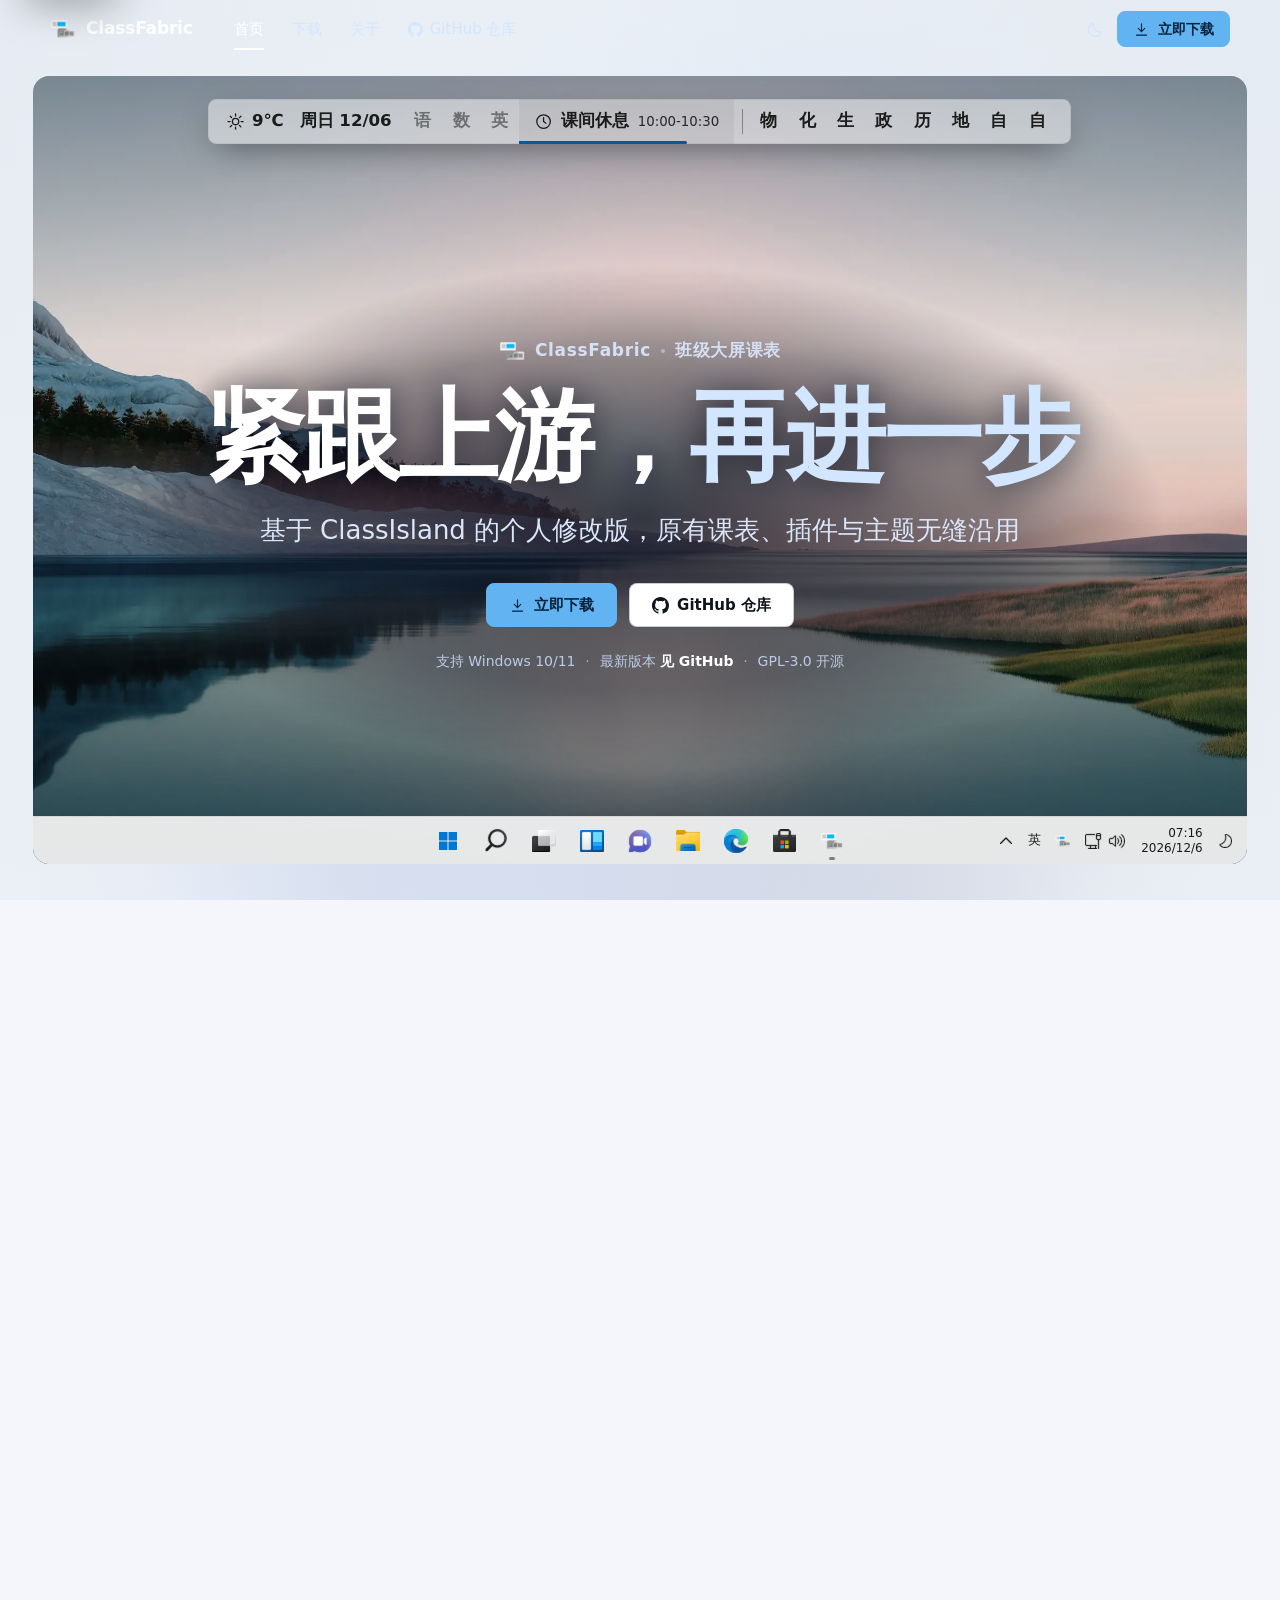
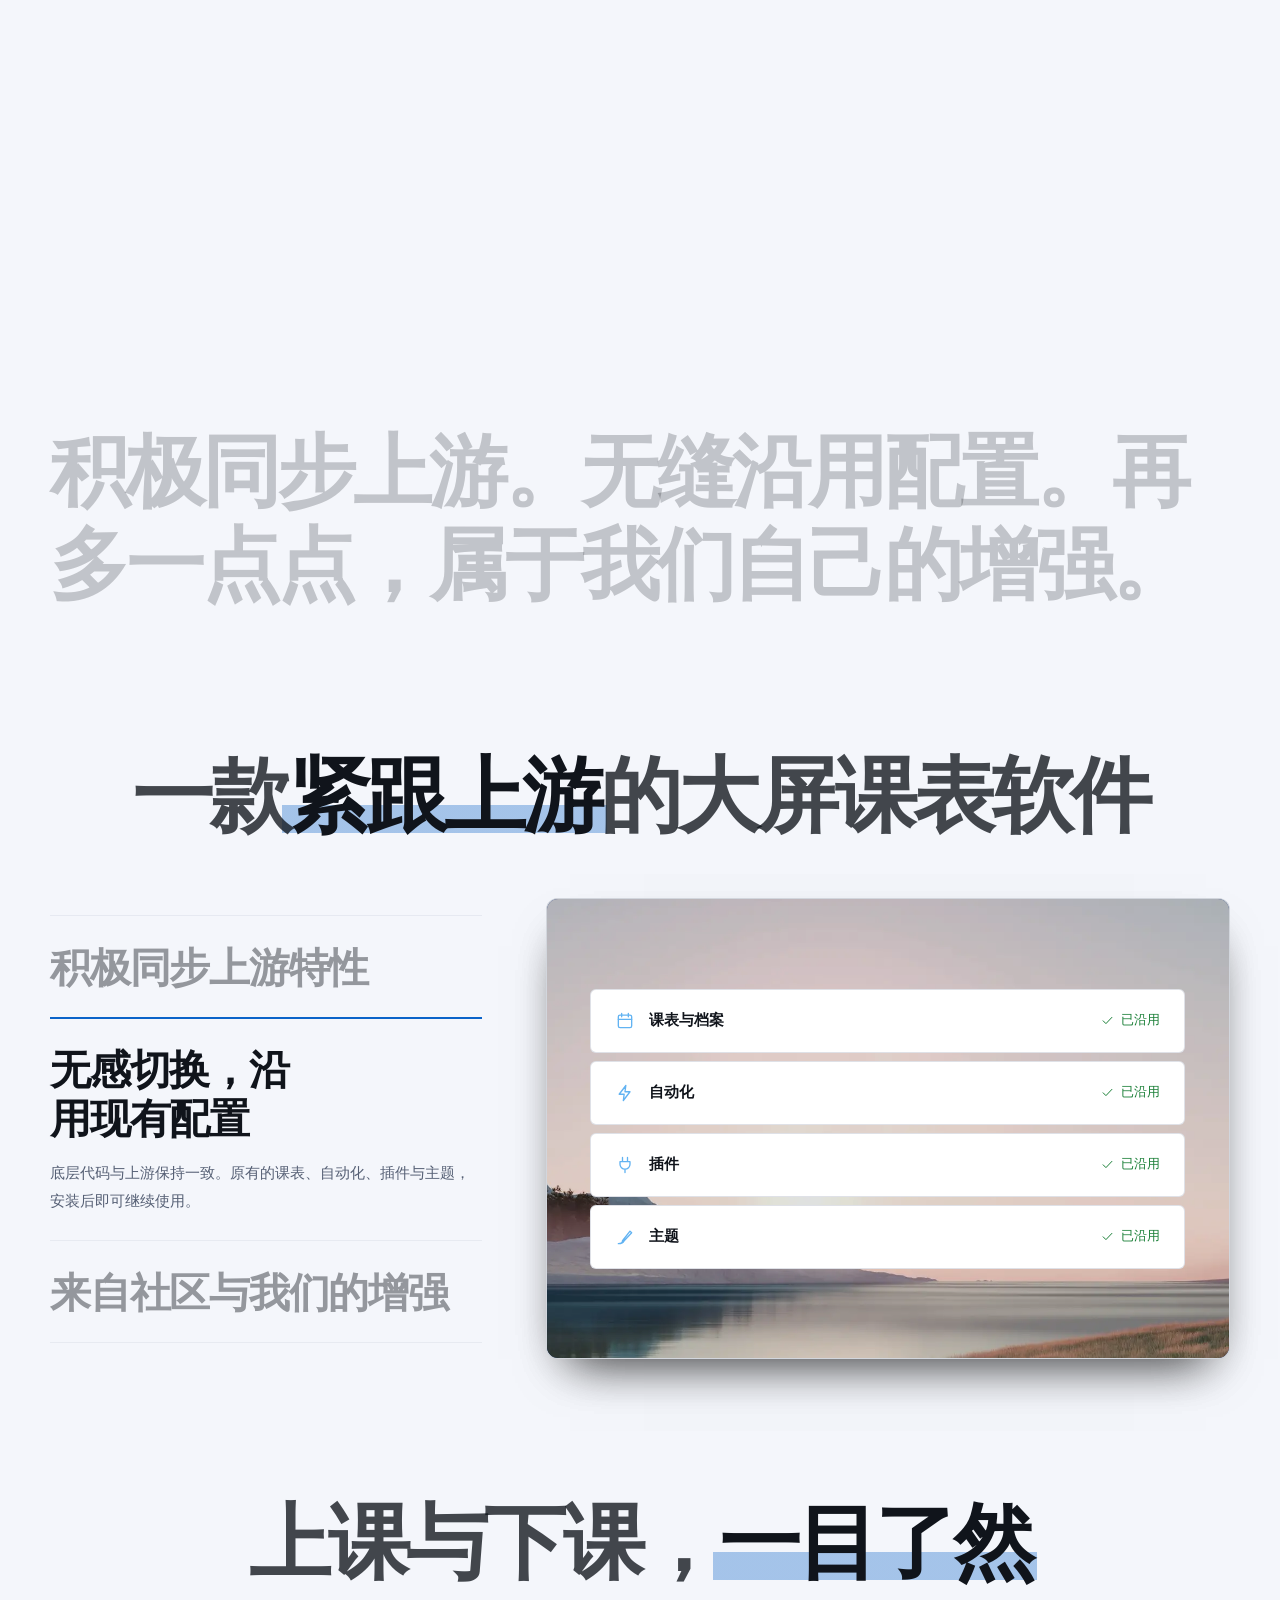
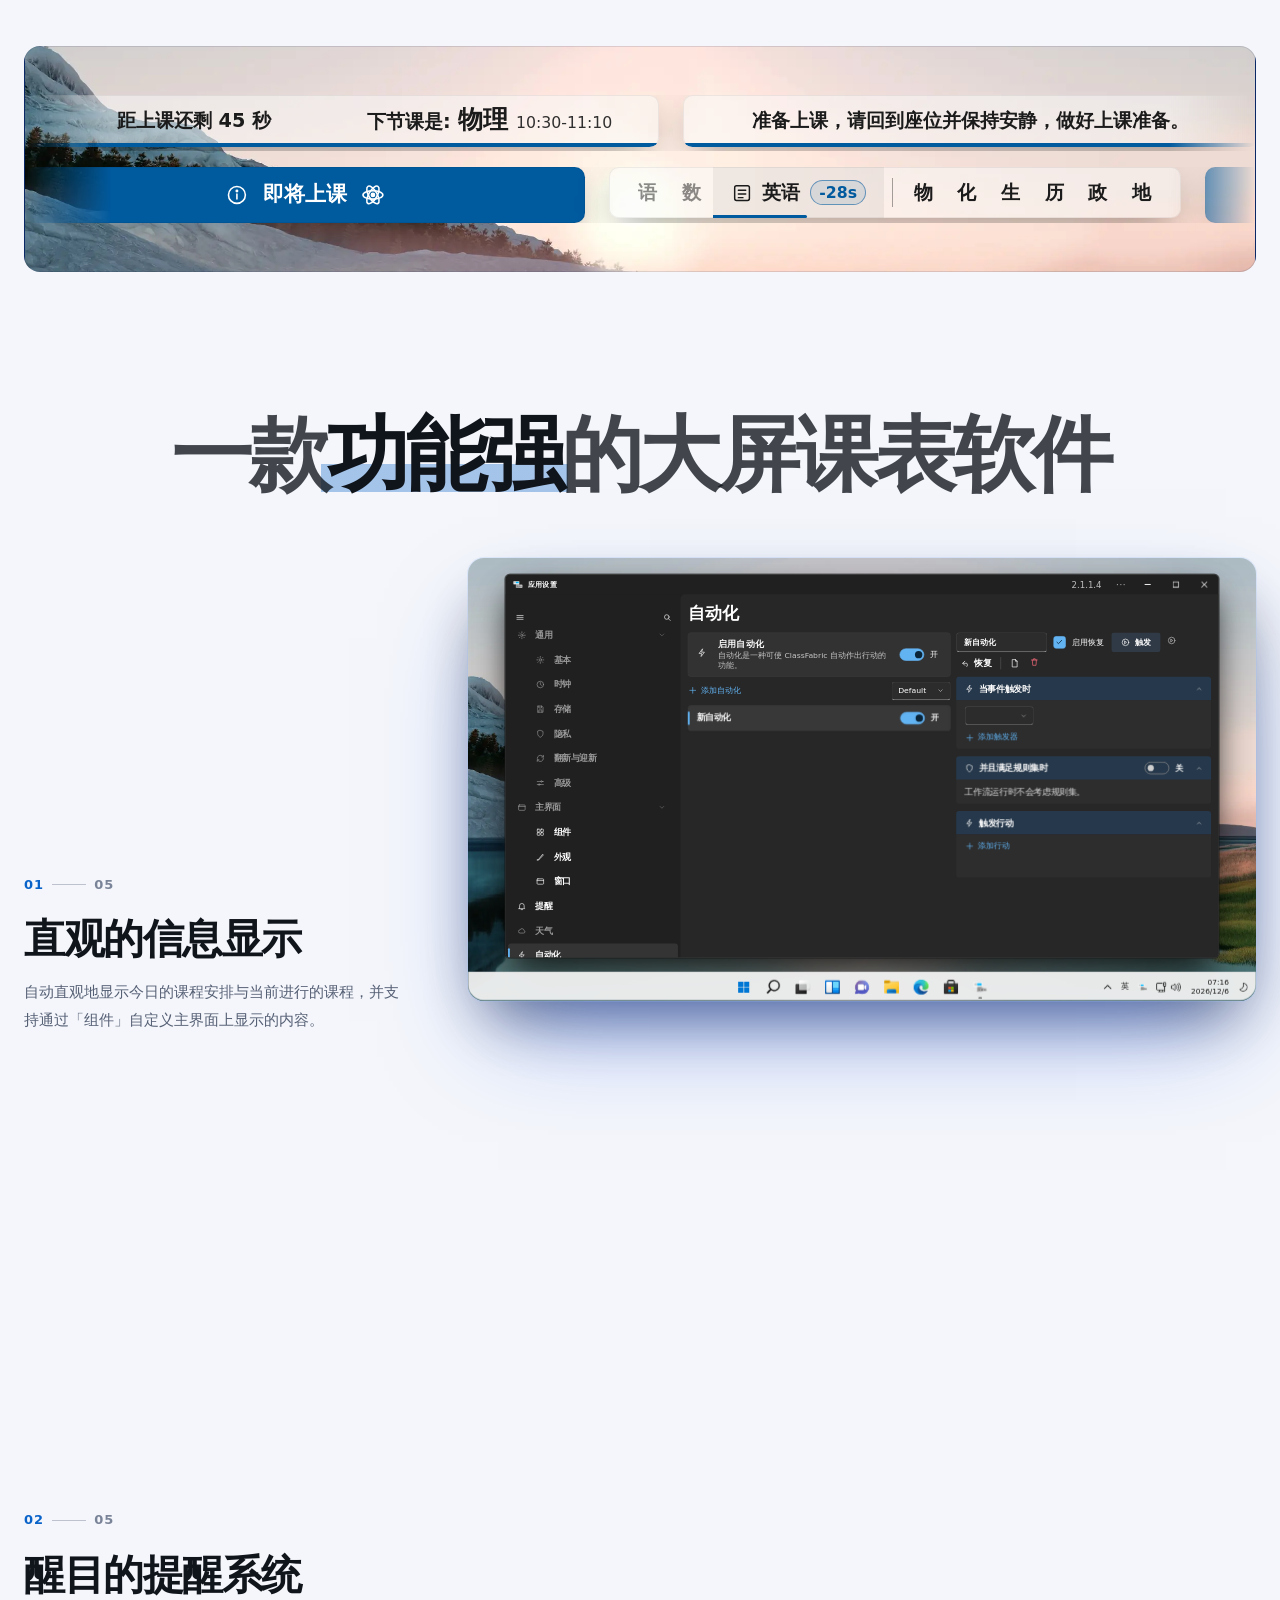
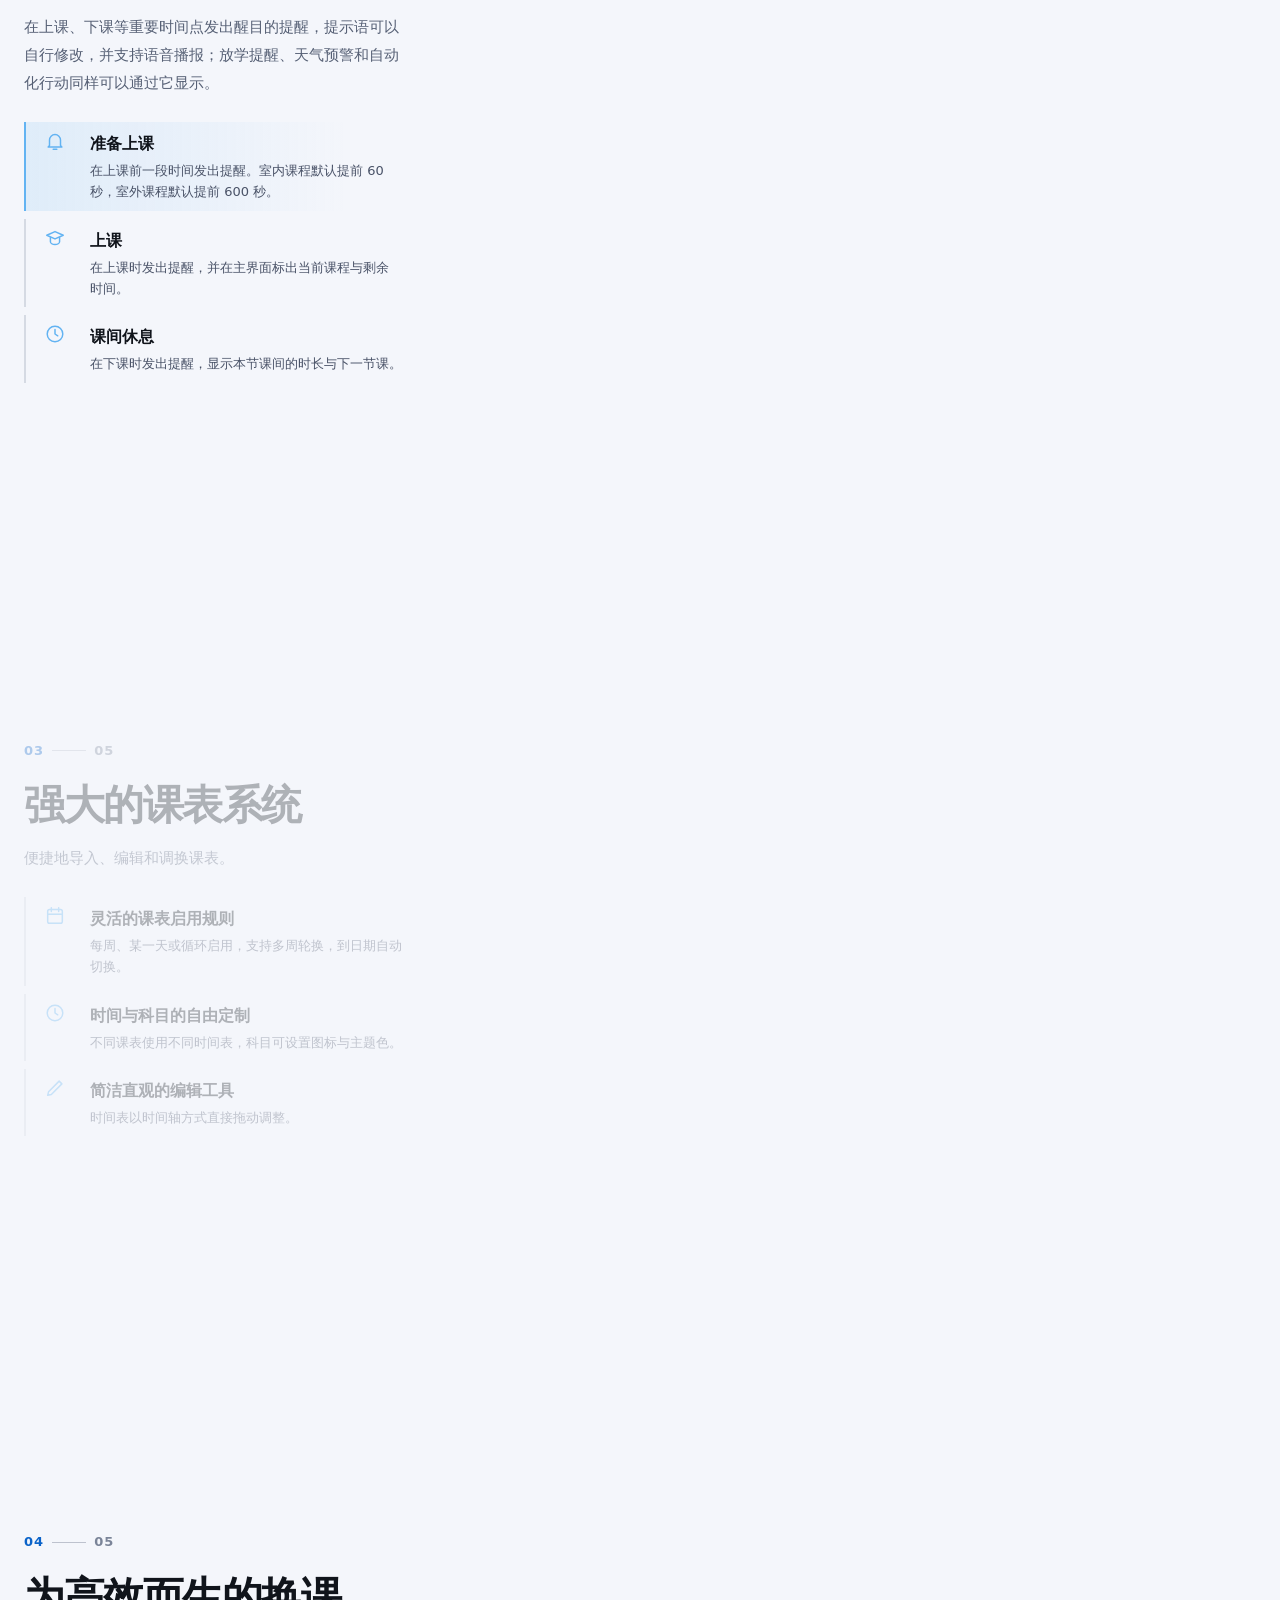
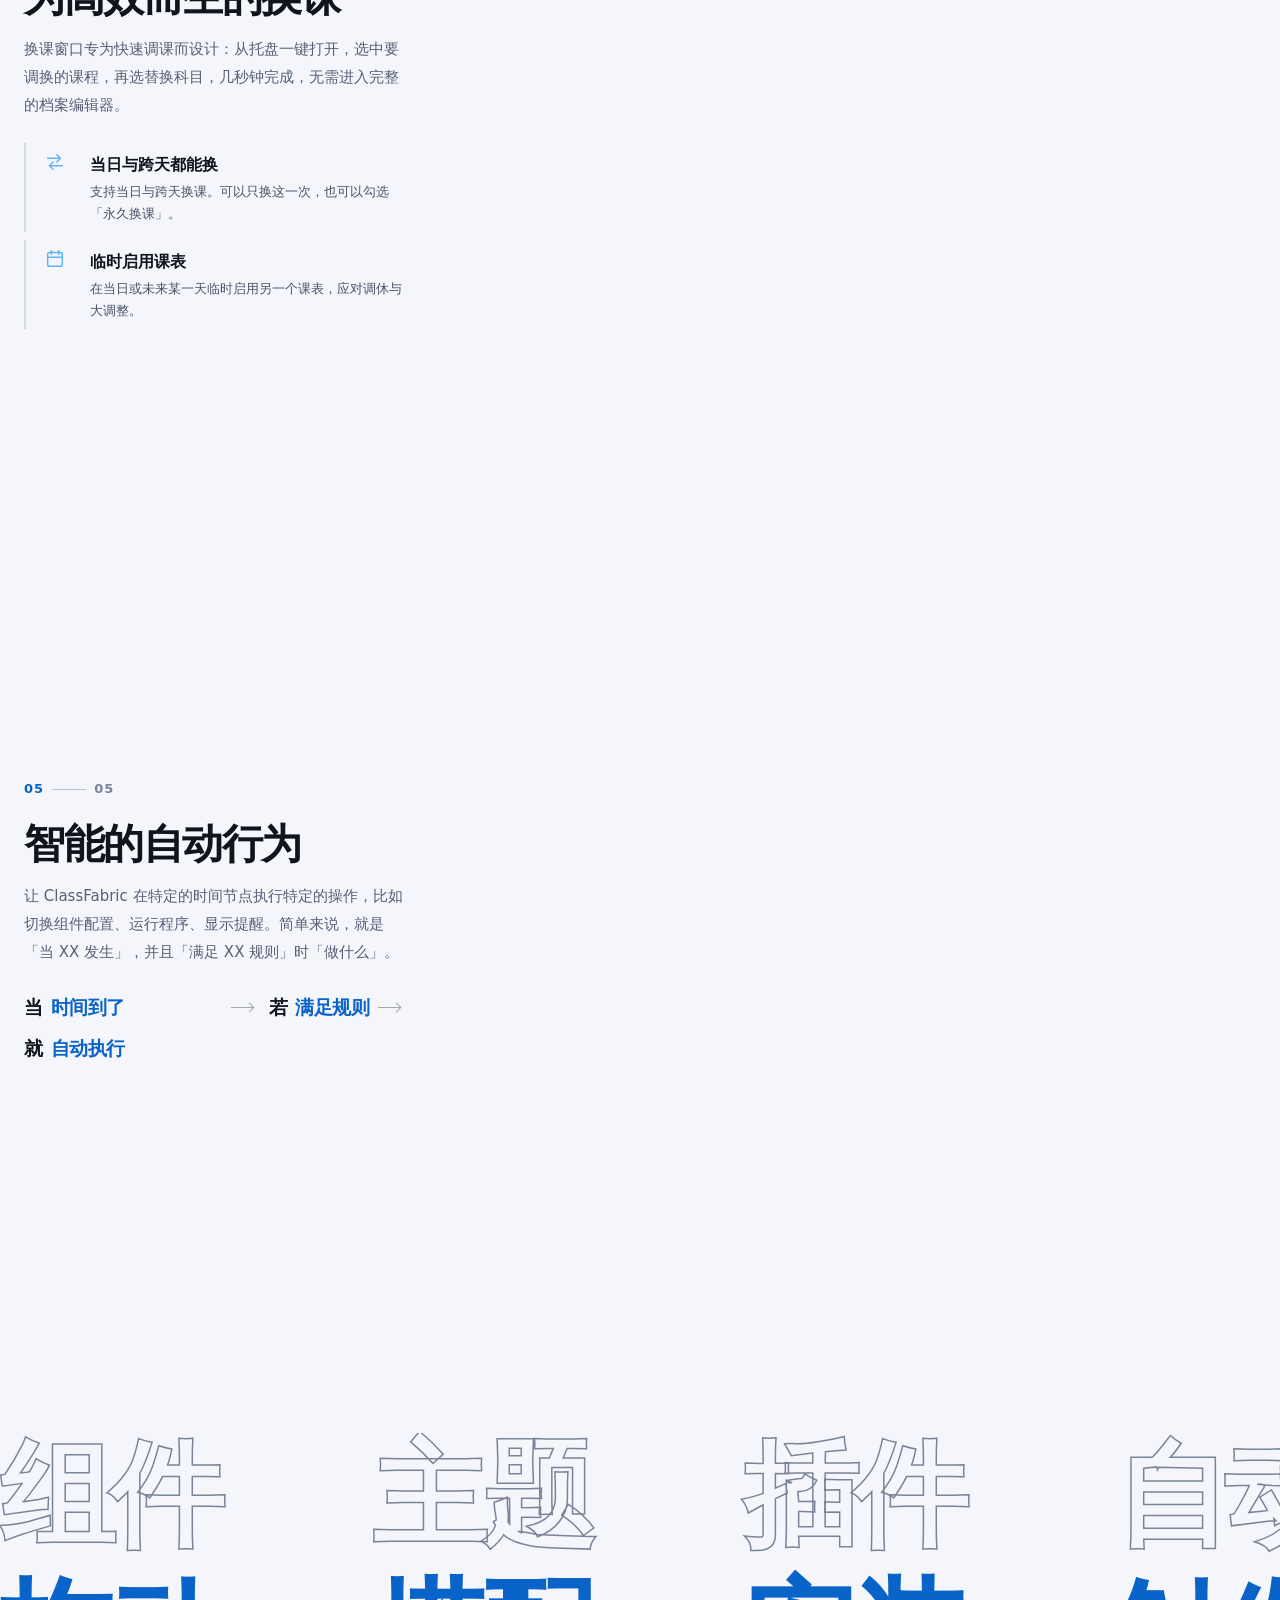
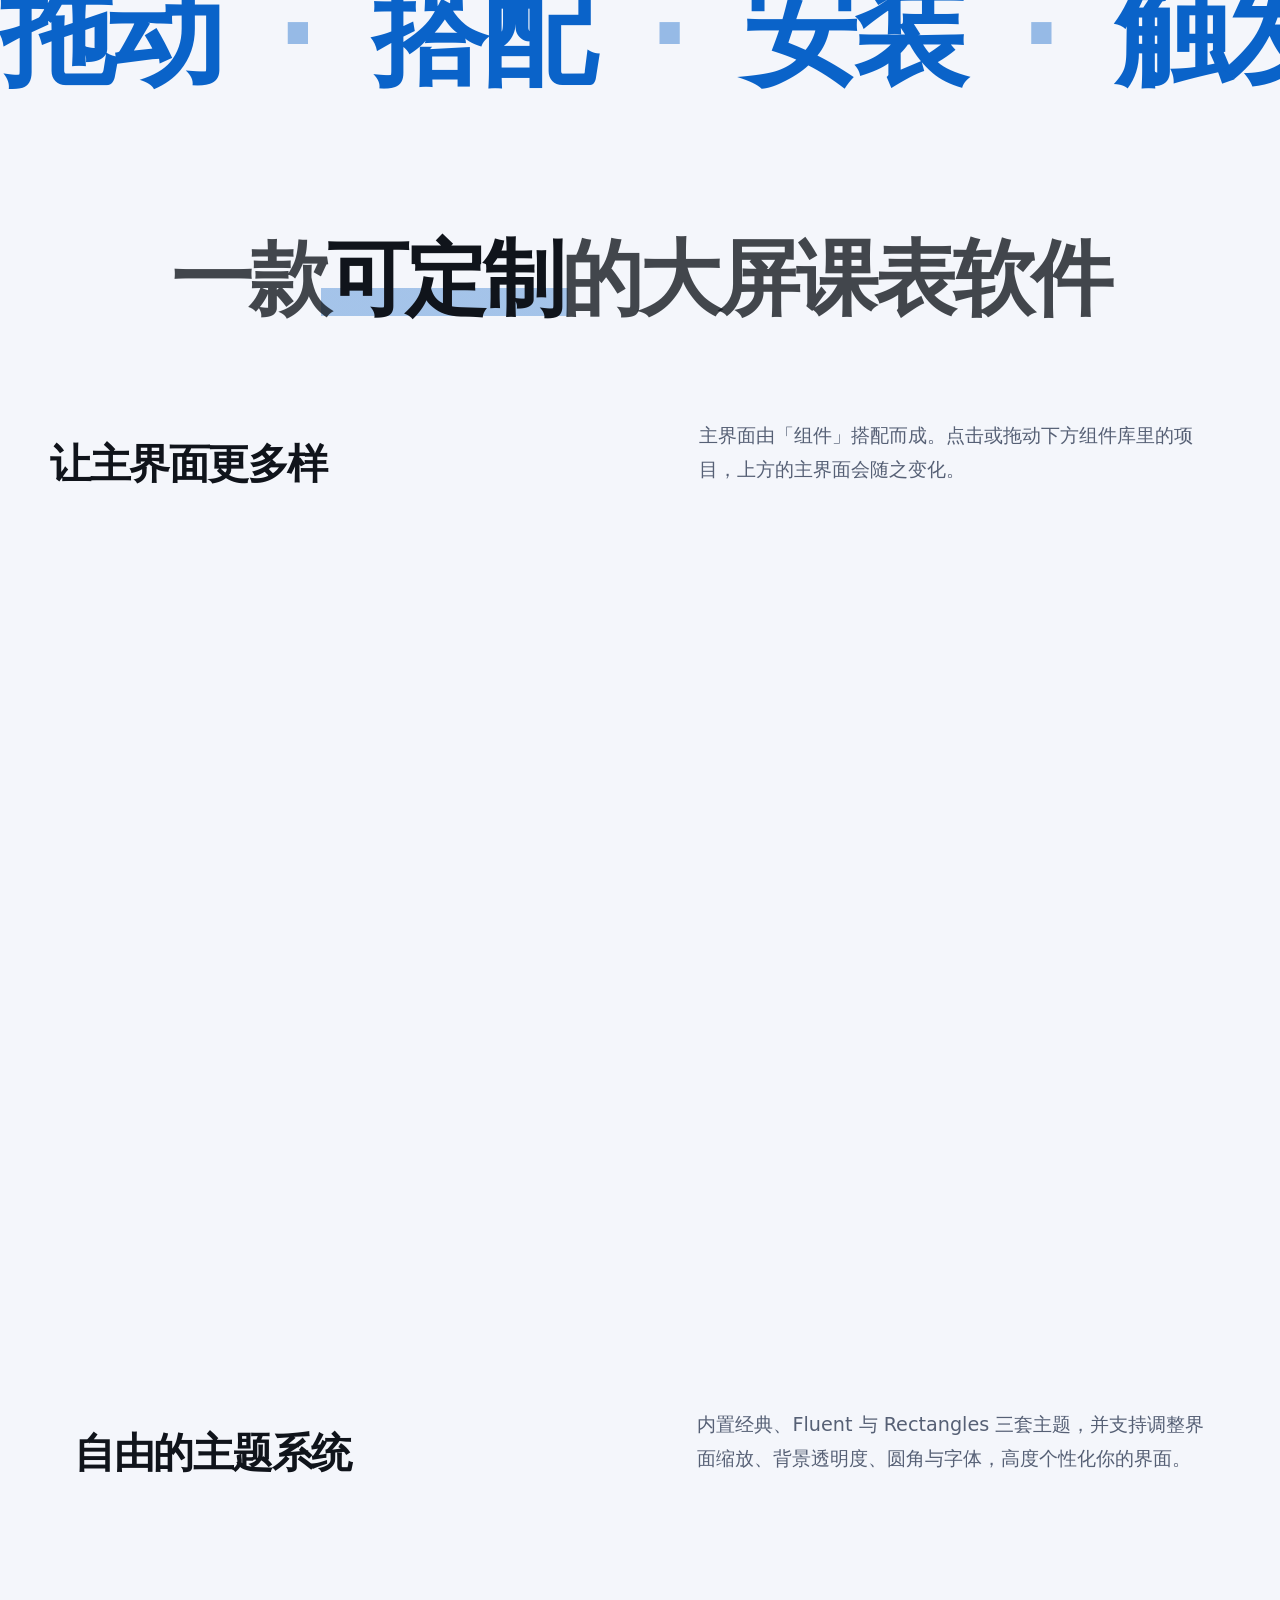
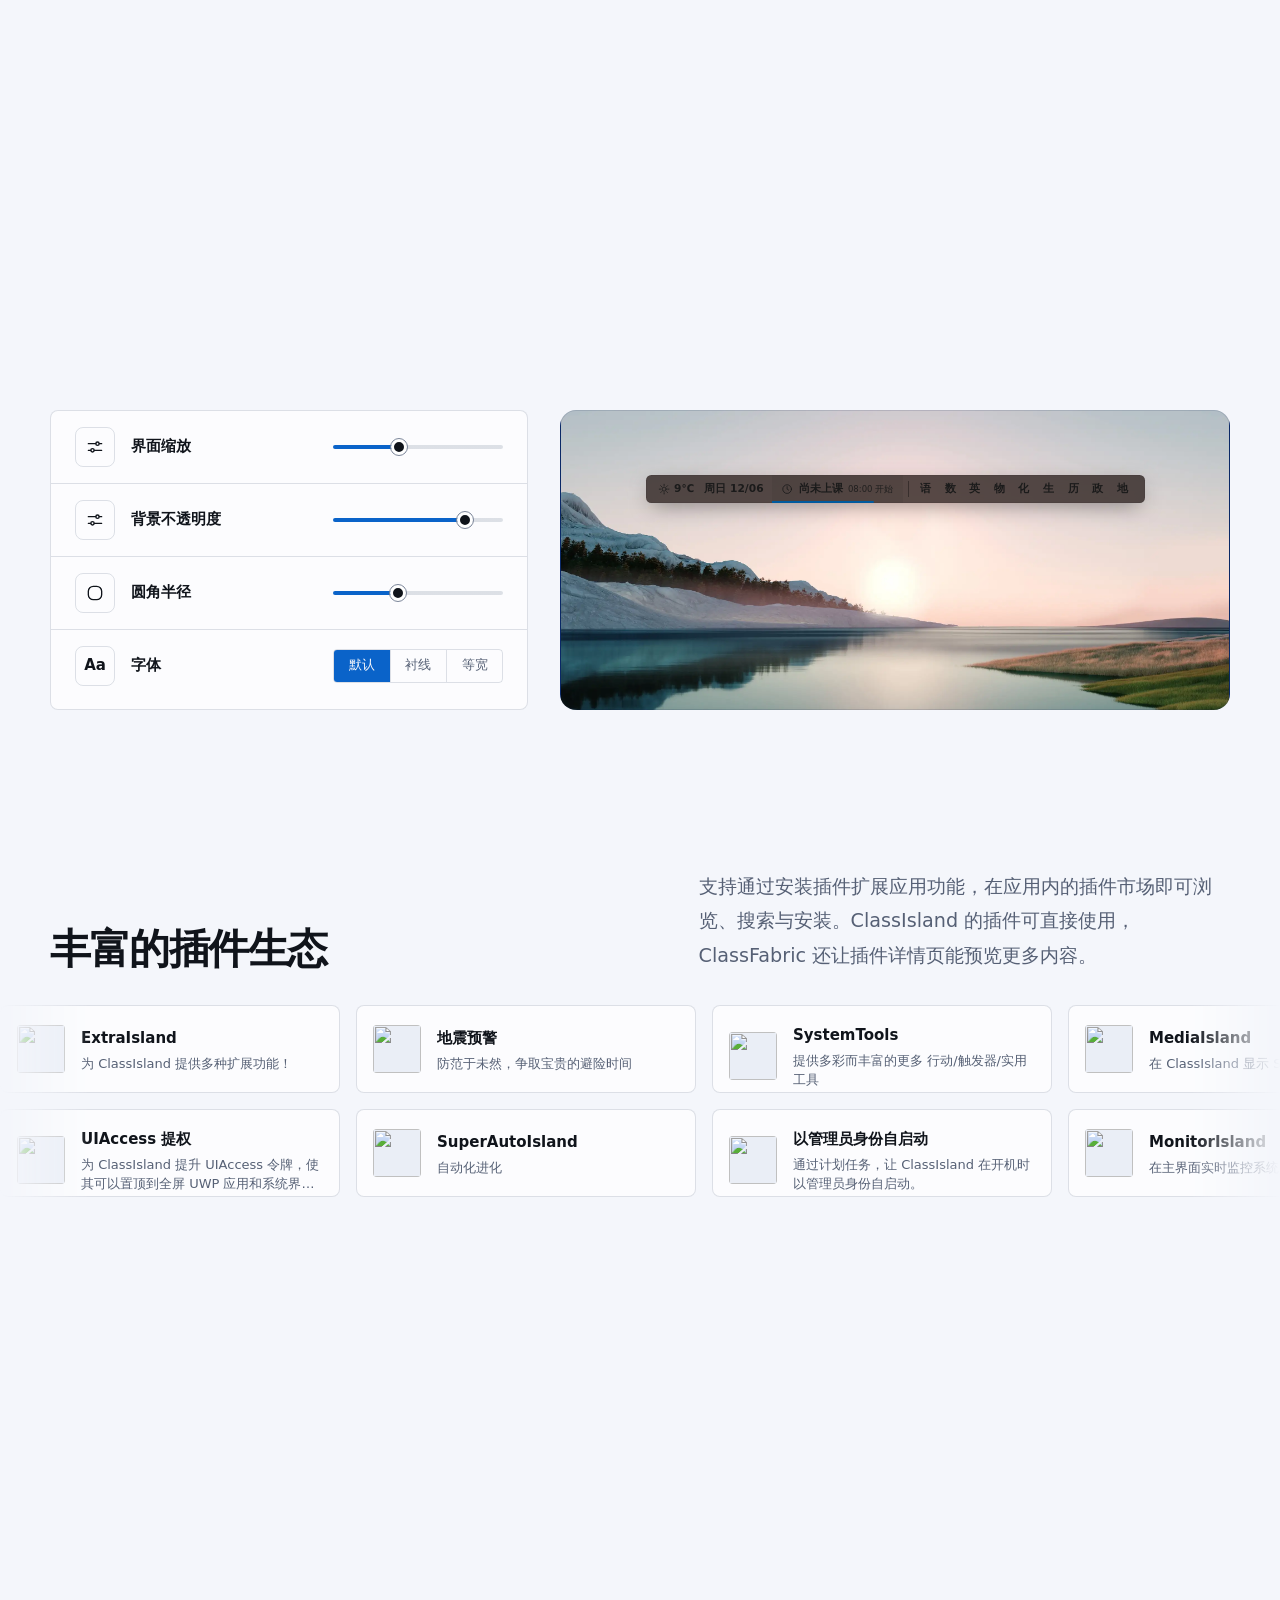
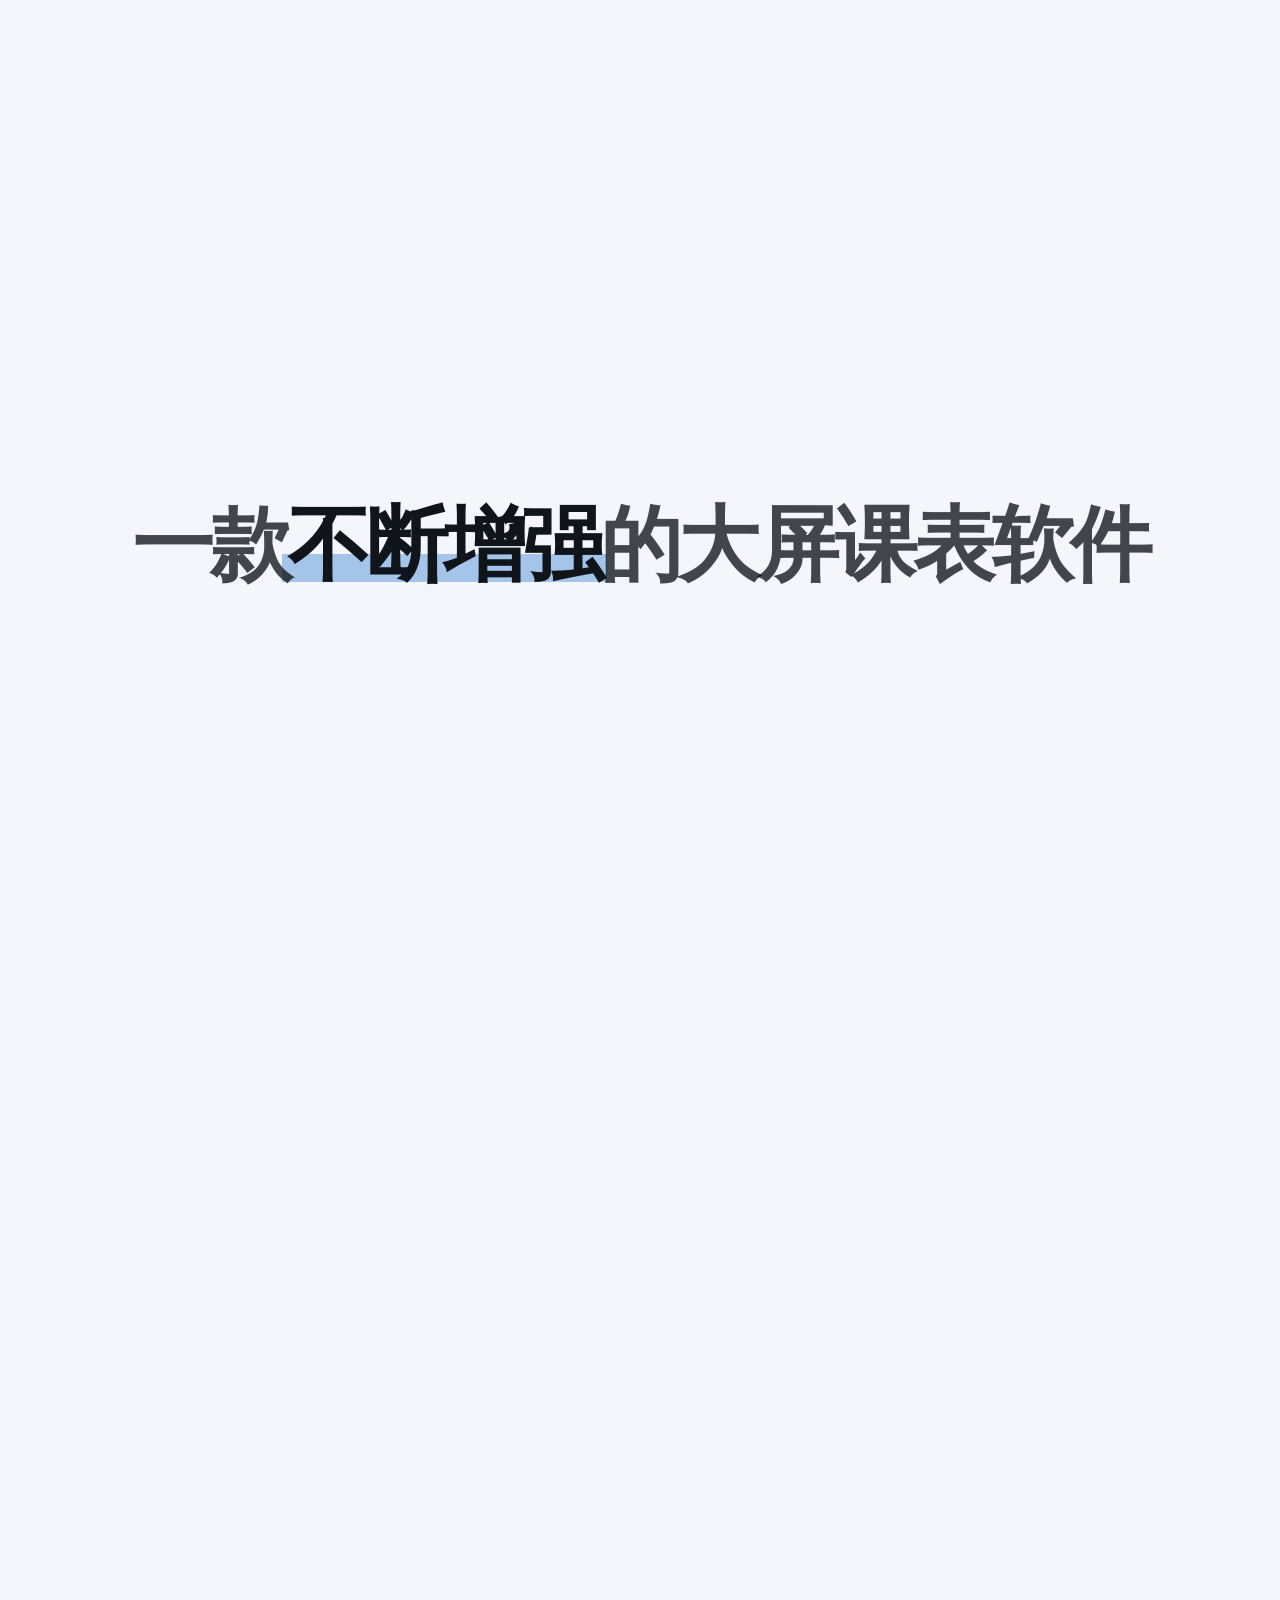
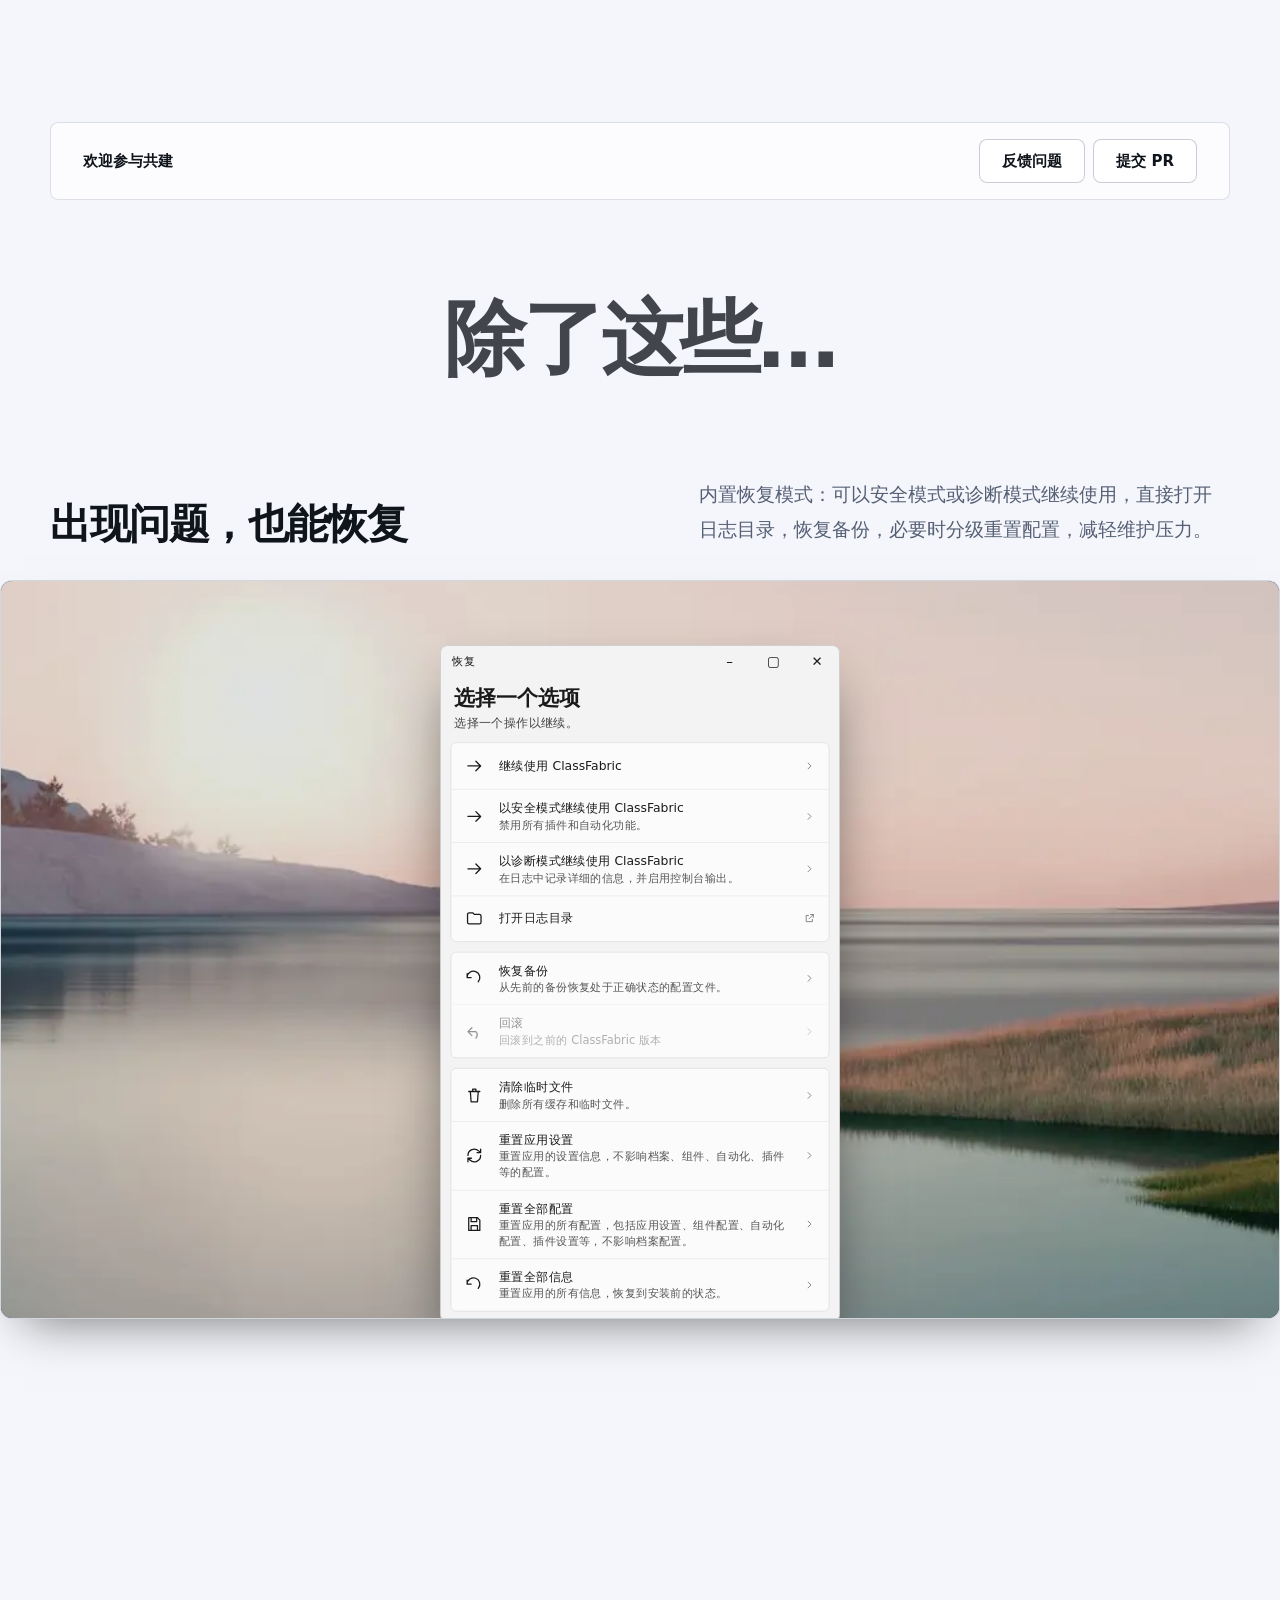
==== m/index.html @ 5f7679f7 "PC 端滚动专项：首屏收缩改合成器 transform、取消桌面逐卡淡入与视差、滚动监听改 IO，新增滚动规范与回归测试 首屏 clip-path 动画（主线程整屏重绘）改为 transform 擦洗" ====
<!doctype html>
<html lang="zh-CN">
<head>
<meta charset="utf-8">
<script>(function(){try{var u=navigator.userAgent,s=location.search,k="cf_view";if(/[?&]view=pc\b/.test(s))localStorage.setItem(k,"pc");else if(/[?&]view=m\b/.test(s))localStorage.setItem(k,"m");var v=localStorage.getItem(k),ph=/iPhone|iPod|Android.+Mobile|Windows Phone|IEMobile|BlackBerry|Opera Mini|Mobile.+Firefox/i.test(u);if(v==="pc"||(!ph&&v!=="m"&&Math.min(screen.width,innerWidth)>820)){location.replace("/"+location.hash)}}catch(e){}})()</script>
<meta name="viewport" content="width=device-width,initial-scale=1,viewport-fit=cover">
<title>ClassFabric — 紧跟上游的 ClassIsland 班级大屏课表</title>
<meta name="description" content="ClassFabric 是基于 ClassIsland 的个人修改版班级大屏课表：积极同步上游特性，原有课表、自动化、插件与主题无缝沿用，并加入更多天气源、多语言等改进。">
<meta name="robots" content="index,follow,max-image-preview:large,max-snippet:-1,max-video-preview:-1">
<link rel="canonical" href="https://cf.ansoukin.top/">
<link rel="alternate" hreflang="zh-CN" href="https://cf.ansoukin.top/">
<link rel="alternate" hreflang="x-default" href="https://cf.ansoukin.top/">
<meta name="application-name" content="ClassFabric">
<meta name="theme-color" content="#f4f6fb" media="(prefers-color-scheme: light)">
<meta name="theme-color" content="#141312" media="(prefers-color-scheme: dark)">
<link rel="icon" href="/favicon.ico" sizes="any">
<link rel="icon" type="image/png" sizes="192x192" href="/assets/img/icon-192.png">
<link rel="apple-touch-icon" href="/assets/img/icon-180.png">
<meta property="og:type" content="website">
<meta property="og:locale" content="zh_CN">
<meta property="og:site_name" content="ClassFabric">
<meta property="og:title" content="ClassFabric — 紧跟上游的 ClassIsland 班级大屏课表">
<meta property="og:description" content="ClassFabric 是基于 ClassIsland 的个人修改版班级大屏课表：积极同步上游特性，原有课表、自动化、插件与主题无缝沿用，并加入更多天气源、多语言等改进。">
<meta property="og:url" content="https://cf.ansoukin.top/">
<meta property="og:image" content="https://cf.ansoukin.top/assets/img/og.jpg">
<meta property="og:image:width" content="1200">
<meta property="og:image:height" content="630">
<meta property="og:image:alt" content="ClassFabric 班级大屏课表">
<meta name="twitter:card" content="summary_large_image">
<meta name="twitter:title" content="ClassFabric — 紧跟上游的 ClassIsland 班级大屏课表">
<meta name="twitter:description" content="ClassFabric 是基于 ClassIsland 的个人修改版班级大屏课表：积极同步上游特性，原有课表、自动化、插件与主题无缝沿用，并加入更多天气源、多语言等改进。">
<meta name="twitter:image" content="https://cf.ansoukin.top/assets/img/og.jpg">
<meta name="color-scheme" content="dark light">
<script>document.documentElement.classList.add("js");try{var t=localStorage.getItem("cf_theme");if(t!=="light"&&t!=="dark")t=matchMedia("(prefers-color-scheme: light)").matches?"light":"dark";document.documentElement.dataset.theme=t}catch(e){}</script>
<script>window.cfWpS=1;window.cfWpPre=1;(function () { var W = { lake: 'd', pine: 'dt', dune: 'd', dawn: 't', ember: 'tn', bloom: 'n' }; var L = { lake: 1, pine: 1, dawn: 1, dune: 1 }; var d = document.documentElement, h = new Date().getHours(); var ph = h >= 7 && h < 17 ? 'd' : (h >= 5 && h < 7) || (h >= 17 && h < 19) ? 't' : 'n'; var last = ''; try { last = localStorage.getItem('cf_wp') || ''; } catch (e) { } var mode = Math.random() < .5 ? 'time' : 'random'; var pool = Object.keys(W).filter(function (x) { return mode === 'random' || W[x].indexOf(ph) > -1; }); var q = pool.filter(function (x) { return x !== last; }); if (!q.length) q = pool; var k = q[Math.floor(Math.random() * q.length)]; try { localStorage.setItem('cf_wp', k); } catch (e) { } var big = '/assets/img/wp/' + k + (window.cfWpS ? '' : '-l') + '.webp'; d.style.setProperty('--wp', 'url(/assets/img/wp/' + k + '.webp)'); d.style.setProperty('--wpl', 'url(' + big + ')'); d.dataset.wp = k; d.dataset.wpi = L[k] ? 'light' : 'dark'; d.dataset.wpm = mode; d.dataset.wpt = ph; window.cfWp = { key: k, mode: mode, phase: ph }; if (window.cfWpPre) { var l = document.createElement('link'); l.rel = 'preload'; l.as = 'image'; l.type = 'image/webp'; l.href = window.cfWpPre === 2 ? '/assets/img/wp/' + k + '.webp' : big; l.setAttribute('fetchpriority', 'high'); document.head.appendChild(l); } })();</script>
<link rel="stylesheet" href="/assets/css/site.css?v=76b7afa">
<link rel="stylesheet" href="/assets/css/m.css?v=76b7afa">
<link rel="stylesheet" href="/assets/css/tokens.css?v=76b7afa">
<link rel="stylesheet" href="/assets/css/materials.css?v=76b7afa">
<link rel="stylesheet" href="/assets/css/nav.css?v=76b7afa">
<script type="application/ld+json">{"@context":"https://schema.org","@graph":[{"@type":"Organization","@id":"https://cf.ansoukin.top/#org","name":"ClassFabric","url":"https://cf.ansoukin.top/","logo":{"@type":"ImageObject","url":"https://cf.ansoukin.top/assets/img/icon-192.png","width":192,"height":192},"sameAs":["https://github.com/Ansoukin/ClassFabric"]},{"@type":"WebSite","@id":"https://cf.ansoukin.top/#website","url":"https://cf.ansoukin.top/","name":"ClassFabric","alternateName":["ClassFabric 官网","ClassIsland 个人修改版"],"inLanguage":"zh-CN","publisher":{"@id":"https://cf.ansoukin.top/#org"}},{"@type":"SoftwareApplication","@id":"https://cf.ansoukin.top/#app","name":"ClassFabric","alternateName":"ClassIsland 个人修改版","applicationCategory":"EducationalApplication","operatingSystem":"Windows 10, Windows 11","description":"ClassIsland 的个人修改版班级大屏课表，紧跟上游更新，原有课表、插件与主题可直接沿用。","url":"https://cf.ansoukin.top/","downloadUrl":"https://cf.ansoukin.top/download.html","installUrl":"https://cf.ansoukin.top/download.html","license":"https://www.gnu.org/licenses/gpl-3.0.html","isBasedOn":{"@type":"SoftwareApplication","name":"ClassIsland","url":"https://classisland.tech"},"image":"https://cf.ansoukin.top/assets/img/og.jpg","featureList":["课表编辑与调课","自动化行为","插件生态","主题与主界面自定义","更多天气源","多语言（实验中）"],"offers":{"@type":"Offer","price":"0","priceCurrency":"CNY"},"publisher":{"@id":"https://cf.ansoukin.top/#org"}},{"@type":"SiteNavigationElement","@id":"https://cf.ansoukin.top/#nav-0","name":"首页","description":"ClassFabric 首页：紧跟上游的 ClassIsland 班级大屏课表","url":"https://cf.ansoukin.top/"},{"@type":"SiteNavigationElement","@id":"https://cf.ansoukin.top/#nav-1","name":"下载","description":"下载 ClassFabric Windows 版","url":"https://cf.ansoukin.top/download.html"},{"@type":"SiteNavigationElement","@id":"https://cf.ansoukin.top/#nav-2","name":"关于","description":"了解 ClassFabric 与 ClassIsland 的关系、已完成与计划中的功能","url":"https://cf.ansoukin.top/about.html"},{"@type":"WebPage","@id":"https://cf.ansoukin.top/#page","url":"https://cf.ansoukin.top/","name":"ClassFabric — 紧跟上游的 ClassIsland 班级大屏课表","description":"ClassFabric 是基于 ClassIsland 的个人修改版班级大屏课表：积极同步上游特性，原有课表、自动化、插件与主题无缝沿用，并加入更多天气源、多语言等改进。","inLanguage":"zh-CN","isPartOf":{"@id":"https://cf.ansoukin.top/#website"},"primaryImageOfPage":{"@type":"ImageObject","url":"https://cf.ansoukin.top/assets/img/og.jpg","width":1200,"height":630},"about":{"@id":"https://cf.ansoukin.top/#app"}}]}</script>
<link rel="preconnect" href="https://api.github.com" crossorigin>
<link rel="stylesheet" href="/assets/css/bento.css?v=76b7afa">
<link rel="stylesheet" href="/assets/css/display.css?v=76b7afa">
</head>
<body>
<a class="skip" href="#main">跳到正文</a>
<header class="nav" id="nav"><div class="wrap"><a class="brand" href="/"><img src="/assets/img/icon-64.png" width="26" height="26" alt="">ClassFabric</a><nav class="links" id="links" aria-label="主导航"><a href="/" aria-current="page">首页</a><a href="/download.html">下载</a><a href="/about.html">关于</a><a class="ghl" href="https://github.com/Ansoukin/ClassFabric" rel="noopener"><svg class="ghi" viewBox="0 0 16 16" fill="currentColor" stroke="none"><path d="M8 0C3.58 0 0 3.58 0 8c0 3.54 2.29 6.53 5.47 7.59.4.07.55-.17.55-.38 0-.19-.01-.82-.01-1.49-2.01.37-2.53-.49-2.69-.94-.09-.23-.48-.94-.82-1.13-.28-.15-.68-.52-.01-.53.63-.01 1.08.58 1.23.82.72 1.21 1.87.87 2.33.66.07-.52.28-.87.51-1.07-1.78-.2-3.64-.89-3.64-3.95 0-.87.31-1.59.82-2.15-.08-.2-.36-1.02.08-2.12 0 0 .67-.21 2.2.82.64-.18 1.32-.27 2-.27.68 0 1.36.09 2 .27 1.53-1.04 2.2-.82 2.2-.82.44 1.1.16 1.92.08 2.12.51.56.82 1.27.82 2.15 0 3.07-1.87 3.75-3.65 3.95.29.25.54.73.54 1.48 0 1.07-.01 1.93-.01 2.2 0 .21.15.46.55.38A8.013 8.013 0 0016 8c0-4.42-3.58-8-8-8z"/></svg>GitHub 仓库</a><a class="btn blue nav-cta" href="/download.html"><svg viewBox="0 0 24 24" aria-hidden="true"><path d="M12 4v11m0 0l-4.5-4.5M12 15l4.5-4.5M5 20h14"/></svg>立即下载</a></nav><nav class="slinks" aria-label="页面章节"><a href="#features">功能</a><a href="#custom">定制</a><a href="#grow">增强</a><a href="#start">开始使用</a><a href="#faqs">常见问题</a></nav><div class="tools"><button type="button" class="ibtn" id="theme" aria-label="切换主题"><svg class="i-moon" viewBox="0 0 24 24" aria-hidden="true"><path d="M20 14.5A8.5 8.5 0 019.5 4 8.5 8.5 0 1020 14.5z"/></svg><svg class="i-sun" viewBox="0 0 24 24" aria-hidden="true"><circle cx="12" cy="12" r="4"/><path d="M12 2v2M12 20v2M2 12h2M20 12h2M4.9 4.9l1.4 1.4M17.7 17.7l1.4 1.4M4.9 19.1l1.4-1.4M17.7 6.3l1.4-1.4"/></svg></button><a class="btn blue sm" href="/download.html"><svg viewBox="0 0 24 24" aria-hidden="true"><path d="M12 4v11m0 0l-4.5-4.5M12 15l4.5-4.5M5 20h14"/></svg>立即下载</a><button type="button" class="ibtn menu-btn" id="menu" aria-label="打开菜单" aria-expanded="false" aria-controls="links"><svg class="i-open" viewBox="0 0 24 24" aria-hidden="true"><path d="M4 7h16M4 12h16M4 17h16"/></svg><svg class="i-close" viewBox="0 0 24 24" aria-hidden="true"><path d="M6 6l12 12M18 6L6 18"/></svg></button></div></div></header>
<main id="main" tabindex="-1">
<section class="hero hz" id="top"><div class="hz-pin"><div class="hz-isl" aria-hidden="true"><div class="isl-stack"><div class="isl static on" data-ms="3000" style="--dur:3.0s;--p0:56%;--p1:78%;--r0:0.7179"><span class="wx"><svg viewBox="0 0 24 24" aria-hidden="true"><circle cx="12" cy="12" r="4"/><path d="M12 2.5v2.5M12 19v2.5M2.5 12H5M19 12h2.5M5.3 5.3l1.8 1.8M16.9 16.9l1.8 1.8M5.3 18.7l1.8-1.8M16.9 7.1l1.8-1.8"/></svg>9℃</span><span class="idt">周四 10/29</span><span class="s p">语</span><span class="s p">数</span><span class="s p">英</span><span class="cur"><svg viewBox="0 0 24 24" aria-hidden="true"><circle cx="12" cy="12" r="8.5"/><path d="M12 7v5l3 2"/></svg><span>课间休息</span><small>10:00-10:30</small></span><span class="sep"></span><span class="s">物</span><span class="s">化</span><span class="s">生</span><span class="s">政</span><span class="s">历</span><span class="s">地</span><span class="s">自</span><span class="s">自</span></div></div></div><div class="hz-txt wrap"><p class="eyebrow rv d1"><img src="/assets/img/logo.png" width="26" height="26" alt="">ClassFabric<i></i>班级大屏课表</p><h1 class="rv d1"><span class="seo-only">ClassFabric：</span><span class="nw">紧跟上游，</span><span class="g nw">再进一步</span></h1><p class="sub rv d2">基于 ClassIsland 的个人修改版，原有课表、插件与主题无缝沿用</p><div class="cta rv d2"><a class="btn blue" href="https://github.com/Ansoukin/ClassFabric/releases/latest" data-dl data-releaselink rel="noopener"><svg viewBox="0 0 24 24" aria-hidden="true"><path d="M12 4v11m0 0l-4.5-4.5M12 15l4.5-4.5M5 20h14"/></svg>立即下载</a><a class="btn glass" href="https://github.com/Ansoukin/ClassFabric" rel="noopener"><svg viewBox="0 0 16 16" fill="currentColor" stroke="none"><path d="M8 0C3.58 0 0 3.58 0 8c0 3.54 2.29 6.53 5.47 7.59.4.07.55-.17.55-.38 0-.19-.01-.82-.01-1.49-2.01.37-2.53-.49-2.69-.94-.09-.23-.48-.94-.82-1.13-.28-.15-.68-.52-.01-.53.63-.01 1.08.58 1.23.82.72 1.21 1.87.87 2.33.66.07-.52.28-.87.51-1.07-1.78-.2-3.64-.89-3.64-3.95 0-.87.31-1.59.82-2.15-.08-.2-.36-1.02.08-2.12 0 0 .67-.21 2.2.82.64-.18 1.32-.27 2-.27.68 0 1.36.09 2 .27 1.53-1.04 2.2-.82 2.2-.82.44 1.1.16 1.92.08 2.12.51.56.82 1.27.82 2.15 0 3.07-1.87 3.75-3.65 3.95.29.25.54.73.54 1.48 0 1.07-.01 1.93-.01 2.2 0 .21.15.46.55.38A8.013 8.013 0 0016 8c0-4.42-3.58-8-8-8z"/></svg>GitHub 仓库</a></div><p class="note rv d3"><span>支持 Windows 10/11</span><span>最新版本 <b data-ver class="sk"></b></span><span>GPL-3.0 开源</span></p></div></div></section>
<section class="axstrip"><div class="wrap"><div class="axgrid four"><div class="axc rv d0"><div><b>紧跟上游</b></div></div><div class="axc rv d1"><div><b>无缝沿用</b></div></div><div class="axc rv d2"><div><b>社区增强</b></div></div><div class="axc rv d3"><div><b>开源免费</b></div></div></div></div></section>
<section class="mani"><div class="wrap"><p class="mtxt" id="mtxt"><span class="mw">积</span><span class="mw">极</span><span class="mw">同</span><span class="mw">步</span><span class="mw">上</span><span class="mw">游</span><span class="mw">。</span><span class="mw">无</span><span class="mw">缝</span><span class="mw">沿</span><span class="mw">用</span><span class="mw">配</span><span class="mw">置</span><span class="mw">。</span><span class="mw">再</span><span class="mw">多</span><span class="mw">一</span><span class="mw">点</span><span class="mw">点</span><span class="mw">，</span><span class="mw">属</span><span class="mw">于</span><span class="mw">我</span><span class="mw">们</span><span class="mw">自</span><span class="mw">己</span><span class="mw">的</span><span class="mw">增</span><span class="mw">强</span><span class="mw">。</span></p></div></section>
<section class="sec" id="features"><div class="wrap"><h2 class="claim rv">一款<span class="g">紧跟上游</span>的大屏课表软件</h2><div class="grid3"><div class="copy rv"><h3>积极同步上游特性</h3><p>ClassIsland 的新功能与修复，会尽快同步到 ClassFabric。</p><div class="fstack"><div class="fcard"><svg viewBox="0 0 24 24" aria-hidden="true"><path d="M4 12a8 8 0 0113.5-5.8L20 8.5M20 4v4.5h-4.5M20 12a8 8 0 01-13.5 5.8L4 15.5M4 20v-4.5h4.5"/></svg><div class="tx"><b>新功能</b></div><span class="ok"><svg viewBox="0 0 24 24" aria-hidden="true"><path d="M5 12.5l4.5 4.5L19 7"/></svg>已同步</span></div><div class="fcard"><svg viewBox="0 0 24 24" aria-hidden="true"><path d="M13 3L5 13.5h6L10 21l8-10.5h-6z"/></svg><div class="tx"><b>问题修复</b></div><span class="ok"><svg viewBox="0 0 24 24" aria-hidden="true"><path d="M5 12.5l4.5 4.5L19 7"/></svg>已同步</span></div><div class="fcard"><svg viewBox="0 0 24 24" aria-hidden="true"><circle cx="12" cy="12" r="8.5"/><path d="M12 11v5"/><circle cx="12" cy="8" r=".7" fill="currentColor"/></svg><div class="tx"><b>上游版本</b></div><span class="ok"><svg viewBox="0 0 24 24" aria-hidden="true"><path d="M5 12.5l4.5 4.5L19 7"/></svg>已同步</span></div></div></div><div class="copy rv d1"><h3>无感切换，沿用现有配置</h3><p>底层代码与上游保持一致。原有的课表、自动化、插件与主题，安装后即可继续使用。</p><div class="fstack"><div class="fcard"><svg viewBox="0 0 24 24" aria-hidden="true"><rect x="4" y="5" width="16" height="15" rx="2"/><path d="M4 10h16M8 3v4M16 3v4"/></svg><div class="tx"><b>课表与档案</b></div><span class="ok"><svg viewBox="0 0 24 24" aria-hidden="true"><path d="M5 12.5l4.5 4.5L19 7"/></svg>已沿用</span></div><div class="fcard"><svg viewBox="0 0 24 24" aria-hidden="true"><path d="M13 3L5 13.5h6L10 21l8-10.5h-6z"/></svg><div class="tx"><b>自动化</b></div><span class="ok"><svg viewBox="0 0 24 24" aria-hidden="true"><path d="M5 12.5l4.5 4.5L19 7"/></svg>已沿用</span></div><div class="fcard"><svg viewBox="0 0 24 24" aria-hidden="true"><path d="M9 3v5M15 3v5M6 8h12v3a6 6 0 01-12 0zM12 17v4"/></svg><div class="tx"><b>插件</b></div><span class="ok"><svg viewBox="0 0 24 24" aria-hidden="true"><path d="M5 12.5l4.5 4.5L19 7"/></svg>已沿用</span></div><div class="fcard"><svg viewBox="0 0 24 24" aria-hidden="true"><path d="M4 20c3 0 5-1 5-3.5L18 5l2 2-9 9.5C10 19 8 20 4 20z"/></svg><div class="tx"><b>主题</b></div><span class="ok"><svg viewBox="0 0 24 24" aria-hidden="true"><path d="M5 12.5l4.5 4.5L19 7"/></svg>已沿用</span></div></div></div><div class="copy rv d2"><h3>来自社区与我们的增强</h3><p>在上游之上加入更多天气源、多语言支持（实验中）与更好的插件预览，并将持续扩充。</p><div class="fstack"><div class="fcard"><svg viewBox="0 0 24 24" aria-hidden="true"><path d="M7 18a4 4 0 010-8 5.5 5.5 0 0110.6 1.5A3.3 3.3 0 0117 18z"/></svg><div class="tx"><b>更多天气源</b><span>小米天气 · OpenWeather · 和风天气</span></div><span class="tg on"><i></i></span></div><div class="fcard"><svg viewBox="0 0 24 24" aria-hidden="true"><rect x="4" y="4" width="16" height="16" rx="2"/><path d="M8 9h8M8 13h8M8 17h5"/></svg><div class="tx"><b>多语言</b><span>实验中</span></div><span class="tg on"><i></i></span></div><div class="fcard"><svg viewBox="0 0 24 24" aria-hidden="true"><path d="M9 3v5M15 3v5M6 8h12v3a6 6 0 01-12 0zM12 17v4"/></svg><div class="tx"><b>更好的插件预览</b></div><span class="tg on"><i></i></span></div><div class="fcard"><svg viewBox="0 0 24 24" aria-hidden="true"><path d="M4 12a8 8 0 0113.5-5.8L20 8.5M20 4v4.5h-4.5M20 12a8 8 0 01-13.5 5.8L4 15.5M4 20v-4.5h4.5"/></svg><div class="tx"><b>持续同步上游</b></div><span class="tg on"><i></i></span></div></div></div></div></div></section>
<section class="sec show"><div class="wrap"><h2 class="claim rv">上课与下课，<span class="g">一目了然</span></h2></div><div class="marq rv" aria-label="灵动岛的各种状态"><div class="row"><div class="trk"><div class="mq-i"><div class="isl-stack"><div class="isl static on bar two"><span>距上课还剩 <b data-cd2="48">48</b> 秒</span><span class="nx">下节课是: <em>物理</em><small>10:30-11:10</small></span></div></div></div><div class="mq-i"><div class="isl-stack"><div class="isl static on bar">准备上课，请回到座位并保持安静，做好上课准备。</div></div></div><div class="mq-i"><div class="isl-stack"><div class="isl static on mask"><svg viewBox="0 0 24 24" aria-hidden="true"><circle cx="12" cy="12" r="8.5"/><path d="M12 11v5"/><circle cx="12" cy="8" r=".7" fill="currentColor"/></svg><span>上课</span><svg viewBox="0 0 24 24" aria-hidden="true"><circle cx="12" cy="12" r="1.6" fill="currentColor"/><ellipse cx="12" cy="12" rx="10" ry="4.2"/><ellipse cx="12" cy="12" rx="10" ry="4.2" transform="rotate(60 12 12)"/><ellipse cx="12" cy="12" rx="10" ry="4.2" transform="rotate(120 12 12)"/></svg></div></div></div><div class="mq-i"><div class="isl-stack"><div class="isl static on"><span class="pa"><span class="s p">语</span><span class="s p">数</span><span class="s p">英</span></span><span class="cur"><svg viewBox="0 0 24 24" aria-hidden="true"><circle cx="12" cy="12" r="8.5"/><path d="M12 7v5l3 2"/></svg><span>课间休息</span><small>10:20-10:30</small></span><span class="sep"></span><span class="fu"><span class="s">物</span><span class="s">化</span><span class="s">生</span><span class="s">历</span><span class="s">政</span><span class="s">地</span></span></div></div></div><div class="mq-i"><div class="isl-stack"><div class="isl static on bar two"><span>距上课还剩 <b data-cd2="48">48</b> 秒</span><span class="nx">下节课是: <em>物理</em><small>10:30-11:10</small></span></div></div></div><div class="mq-i"><div class="isl-stack"><div class="isl static on bar">准备上课，请回到座位并保持安静，做好上课准备。</div></div></div><div class="mq-i"><div class="isl-stack"><div class="isl static on mask"><svg viewBox="0 0 24 24" aria-hidden="true"><circle cx="12" cy="12" r="8.5"/><path d="M12 11v5"/><circle cx="12" cy="8" r=".7" fill="currentColor"/></svg><span>上课</span><svg viewBox="0 0 24 24" aria-hidden="true"><circle cx="12" cy="12" r="1.6" fill="currentColor"/><ellipse cx="12" cy="12" rx="10" ry="4.2"/><ellipse cx="12" cy="12" rx="10" ry="4.2" transform="rotate(60 12 12)"/><ellipse cx="12" cy="12" rx="10" ry="4.2" transform="rotate(120 12 12)"/></svg></div></div></div><div class="mq-i"><div class="isl-stack"><div class="isl static on"><span class="pa"><span class="s p">语</span><span class="s p">数</span><span class="s p">英</span></span><span class="cur"><svg viewBox="0 0 24 24" aria-hidden="true"><circle cx="12" cy="12" r="8.5"/><path d="M12 7v5l3 2"/></svg><span>课间休息</span><small>10:20-10:30</small></span><span class="sep"></span><span class="fu"><span class="s">物</span><span class="s">化</span><span class="s">生</span><span class="s">历</span><span class="s">政</span><span class="s">地</span></span></div></div></div></div></div><div class="row rev"><div class="trk"><div class="mq-i"><div class="isl-stack"><div class="isl static on mask"><svg viewBox="0 0 24 24" aria-hidden="true"><circle cx="12" cy="12" r="8.5"/><path d="M12 11v5"/><circle cx="12" cy="8" r=".7" fill="currentColor"/></svg><span>即将上课</span><svg viewBox="0 0 24 24" aria-hidden="true"><circle cx="12" cy="12" r="1.6" fill="currentColor"/><ellipse cx="12" cy="12" rx="10" ry="4.2"/><ellipse cx="12" cy="12" rx="10" ry="4.2" transform="rotate(60 12 12)"/><ellipse cx="12" cy="12" rx="10" ry="4.2" transform="rotate(120 12 12)"/></svg></div></div></div><div class="mq-i"><div class="isl-stack"><div class="isl static on"><span class="pa"><span class="s p">语</span><span class="s p">数</span></span><span class="cur"><svg viewBox="0 0 24 24" aria-hidden="true"><rect x="4" y="4" width="16" height="16" rx="2"/><path d="M8 9h8M8 13h8M8 17h5"/></svg><span>英语</span><span class="pill" data-cd2="31" data-fmt="-{n}s">-31s</span></span><span class="sep"></span><span class="fu"><span class="s">物</span><span class="s">化</span><span class="s">生</span><span class="s">历</span><span class="s">政</span><span class="s">地</span></span></div></div></div><div class="mq-i"><div class="isl-stack"><div class="isl static on mask"><svg viewBox="0 0 24 24" aria-hidden="true"><circle cx="12" cy="12" r="8.5"/><path d="M12 11v5"/><circle cx="12" cy="8" r=".7" fill="currentColor"/></svg><span>课间休息</span><svg viewBox="0 0 24 24" aria-hidden="true"><circle cx="12" cy="12" r="8.5"/><path d="M12 7v5l3 2"/></svg></div></div></div><div class="mq-i"><div class="isl-stack"><div class="isl static on bar two"><span>本节课间休息长 <b>10</b> 分钟</span><span class="nx">下节课是: <em>物理</em><small>10:30-11:10</small></span></div></div></div><div class="mq-i"><div class="isl-stack"><div class="isl static on mask"><svg viewBox="0 0 24 24" aria-hidden="true"><circle cx="12" cy="12" r="8.5"/><path d="M12 11v5"/><circle cx="12" cy="8" r=".7" fill="currentColor"/></svg><span>即将上课</span><svg viewBox="0 0 24 24" aria-hidden="true"><circle cx="12" cy="12" r="1.6" fill="currentColor"/><ellipse cx="12" cy="12" rx="10" ry="4.2"/><ellipse cx="12" cy="12" rx="10" ry="4.2" transform="rotate(60 12 12)"/><ellipse cx="12" cy="12" rx="10" ry="4.2" transform="rotate(120 12 12)"/></svg></div></div></div><div class="mq-i"><div class="isl-stack"><div class="isl static on"><span class="pa"><span class="s p">语</span><span class="s p">数</span></span><span class="cur"><svg viewBox="0 0 24 24" aria-hidden="true"><rect x="4" y="4" width="16" height="16" rx="2"/><path d="M8 9h8M8 13h8M8 17h5"/></svg><span>英语</span><span class="pill" data-cd2="31" data-fmt="-{n}s">-31s</span></span><span class="sep"></span><span class="fu"><span class="s">物</span><span class="s">化</span><span class="s">生</span><span class="s">历</span><span class="s">政</span><span class="s">地</span></span></div></div></div><div class="mq-i"><div class="isl-stack"><div class="isl static on mask"><svg viewBox="0 0 24 24" aria-hidden="true"><circle cx="12" cy="12" r="8.5"/><path d="M12 11v5"/><circle cx="12" cy="8" r=".7" fill="currentColor"/></svg><span>课间休息</span><svg viewBox="0 0 24 24" aria-hidden="true"><circle cx="12" cy="12" r="8.5"/><path d="M12 7v5l3 2"/></svg></div></div></div><div class="mq-i"><div class="isl-stack"><div class="isl static on bar two"><span>本节课间休息长 <b>10</b> 分钟</span><span class="nx">下节课是: <em>物理</em><small>10:30-11:10</small></span></div></div></div></div></div></div></section>
<section class="sec light"><div class="wrap"><h2 class="claim rv">一款<span class="g">功能强</span>的大屏课表软件</h2><div class="blk full rv"><div class="copy"><h3>直观的信息显示</h3><p>自动直观地显示今日的课程安排与当前进行的课程，并支持通过「组件」自定义主界面上显示的内容。</p></div><figure class="shotf wide" data-zoom data-zw="720" tabindex="0" role="button" aria-label="放大查看：主界面：灵动岛显示今日课程与当前进度，下方为时钟、天气与倒计时组件"><img class="sk-i" src="/assets/img/m/main.webp" width="342" height="191" alt="主界面：灵动岛显示今日课程与当前进度，下方为时钟、天气与倒计时组件" loading="lazy" decoding="async"><b class="zi" aria-hidden="true"><svg viewBox="0 0 24 24" aria-hidden="true"><circle cx="11" cy="11" r="6"/><path d="M20 20l-4.5-4.5"/></svg>点按放大</b></figure></div><div class="blk full ctr rv"><div class="copy"><h3>醒目的提醒系统</h3><p>在上课、下课等重要时间点发出醒目的提醒，提示语可以自行修改，并支持语音播报；放学提醒、天气预警和自动化行动同样可以通过它显示。</p><div class="subs" id="remTabs"><button class="sub-i on" data-g="0" style="text-align:left;cursor:pointer;color:inherit"><svg viewBox="0 0 24 24" aria-hidden="true"><path d="M6 17v-6a6 6 0 1112 0v6l1.5 1.5h-15z"/><path d="M10 21h4"/></svg><div><h4>准备上课</h4><p>在上课前一段时间发出提醒，提示做好上课准备。室内课程默认提前 60 秒，室外课程默认提前 600 秒。</p></div></button><button class="sub-i" data-g="1" style="text-align:left;cursor:pointer;color:inherit"><svg viewBox="0 0 24 24" aria-hidden="true"><path d="M3 9l9-4 9 4-9 4zM7 11.5V16c0 1.5 2.2 3 5 3s5-1.5 5-3v-4.5"/></svg><div><h4>上课</h4><p>在上课时发出提醒，提示已经上课，并在主界面标出当前课程与剩余时间。</p></div></button><button class="sub-i" data-g="2" style="text-align:left;cursor:pointer;color:inherit"><svg viewBox="0 0 24 24" aria-hidden="true"><circle cx="12" cy="12" r="8.5"/><path d="M12 7v5l3 2"/></svg><div><h4>课间休息</h4><p>在下课时发出提醒，并显示本节课间的时长与下一节课。</p></div></button></div></div><div class="mrem"><div class="mrf on" data-g="0"><figure class="shotf wide" data-zoom data-zw="720" tabindex="0" role="button" aria-label="放大查看：准备上课阶段的提醒样式"><img class="sk-i" src="/assets/img/m/rem-g0.webp" width="358" height="181" alt="准备上课阶段的提醒样式" loading="lazy" decoding="async"></figure></div><div class="mrf" data-g="1"><figure class="shotf wide" data-zoom data-zw="720" tabindex="0" role="button" aria-label="放大查看：上课阶段的提醒样式"><img class="sk-i" src="/assets/img/m/rem-g1.webp" width="358" height="155" alt="上课阶段的提醒样式" loading="lazy" decoding="async"></figure></div><div class="mrf" data-g="2"><figure class="shotf wide" data-zoom data-zw="720" tabindex="0" role="button" aria-label="放大查看：课间休息阶段的提醒样式"><img class="sk-i" src="/assets/img/m/rem-g2.webp" width="358" height="178" alt="课间休息阶段的提醒样式" loading="lazy" decoding="async"></figure></div></div></div><div class="blk full rv"><div class="copy"><h3>强大的课表系统</h3><p>便捷地导入、编辑和调换课表。点击窗口上方的标签页，试试看。</p><div class="subs"><div class="sub-i"><svg viewBox="0 0 24 24" aria-hidden="true"><rect x="4" y="5" width="16" height="15" rx="2"/><path d="M4 10h16M8 3v4M16 3v4"/></svg><div><h4>灵活的课表启用规则</h4><p>可为课表设置每周、某一天或循环启用的规则，支持多周轮换，到日期自动切换。</p></div></div><div class="sub-i"><svg viewBox="0 0 24 24" aria-hidden="true"><circle cx="12" cy="12" r="8.5"/><path d="M12 7v5l3 2"/></svg><div><h4>时间与科目的自由定制</h4><p>不同课表可使用不同的时间表，并支持自定义科目，设置科目图标与主题色。</p></div></div><div class="sub-i"><svg viewBox="0 0 24 24" aria-hidden="true"><path d="M4 20l1-4L16.5 4.5l3 3L8 19z"/></svg><div><h4>简洁直观的编辑工具</h4><p>课表、时间表、科目分页编辑，时间表以时间轴方式直接拖动调整。</p></div></div></div></div><figure class="shotf win" data-zoom data-zw="760" tabindex="0" role="button" aria-label="放大查看：档案编辑窗口：一周课表与科目面板"><img class="sk-i" src="/assets/img/m/editor.webp" width="342" height="729" alt="档案编辑窗口：一周课表与科目面板" loading="lazy" decoding="async"><b class="zi" aria-hidden="true"><svg viewBox="0 0 24 24" aria-hidden="true"><circle cx="11" cy="11" r="6"/><path d="M20 20l-4.5-4.5"/></svg>点按放大</b></figure></div><div class="blk full rv"><div class="copy"><h3>为高效而生的换课</h3><p>换课窗口专为快速调课而设计：从托盘一键打开，选中要调换的课程，再选替换科目，几秒钟完成。</p><div class="subs"><div class="sub-i"><svg viewBox="0 0 24 24" aria-hidden="true"><path d="M4 8h14M14 4l4 4-4 4M20 16H6M10 12l-4 4 4 4"/></svg><div><h4>当日与跨天都能换</h4><p>可以只换这一次，也可以勾选「永久换课」。</p></div></div><div class="sub-i"><svg viewBox="0 0 24 24" aria-hidden="true"><rect x="4" y="5" width="16" height="15" rx="2"/><path d="M4 10h16M8 3v4M16 3v4"/></svg><div><h4>临时启用课表</h4><p>在当日或未来某一天临时启用另一个课表，应对调休。</p></div></div></div></div><figure class="shotf win" data-zoom data-zw="760" tabindex="0" role="button" aria-label="放大查看：换课窗口：选择要调换的课程与替换科目"><img class="sk-i" src="/assets/img/m/swap.webp" width="340" height="338" alt="换课窗口：选择要调换的课程与替换科目" loading="lazy" decoding="async"><b class="zi" aria-hidden="true"><svg viewBox="0 0 24 24" aria-hidden="true"><circle cx="11" cy="11" r="6"/><path d="M20 20l-4.5-4.5"/></svg>点按放大</b></figure></div><div class="flow rv"><span>当 <b class="f1" data-tw>时间到了</b></span><i>→</i><span>若 <b class="f2">满足规则</b></span><i>→</i><span>就 <b class="f3">自动执行</b></span></div>
<div class="blk full rv"><div class="copy"><h3>智能的自动行为</h3><p>让 ClassFabric 在特定的时间节点执行特定的操作，比如切换组件配置、运行程序、显示提醒。简单来说，就是「当 XX 发生」，并且「满足 XX 规则」时「做什么」。</p></div><figure class="shotf win" data-zoom data-zw="1100" tabindex="0" role="button" aria-label="放大查看：自动化设置页面"><img class="sk-i" src="/assets/img/m/auto.webp" width="1100" height="691" alt="自动化设置页面" loading="lazy" decoding="async"><b class="zi" aria-hidden="true"><svg viewBox="0 0 24 24" aria-hidden="true"><circle cx="11" cy="11" r="6"/><path d="M20 20l-4.5-4.5"/></svg>点按放大</b></figure></div></div></section>
<div class="bigmq" aria-hidden="true"><div class="r1"><div class="t"><span>组件</span><i>·</i><span>主题</span><i>·</i><span>插件</span><i>·</i><span>自动化</span><i>·</i><span>外观</span><i>·</i><span>组件</span><i>·</i><span>主题</span><i>·</i><span>插件</span><i>·</i><span>自动化</span><i>·</i><span>外观</span><i>·</i><span>组件</span><i>·</i><span>主题</span><i>·</i><span>插件</span><i>·</i><span>自动化</span><i>·</i><span>外观</span><i>·</i></div></div><div class="r2"><div class="t"><span>拖动</span><i>·</i><span>搭配</span><i>·</i><span>安装</span><i>·</i><span>触发</span><i>·</i><span>个性化</span><i>·</i><span>拖动</span><i>·</i><span>搭配</span><i>·</i><span>安装</span><i>·</i><span>触发</span><i>·</i><span>个性化</span><i>·</i><span>拖动</span><i>·</i><span>搭配</span><i>·</i><span>安装</span><i>·</i><span>触发</span><i>·</i><span>个性化</span><i>·</i></div></div></div>
<section class="sec" id="custom"><div class="wrap"><h2 class="claim rv">一款<span class="g">可定制</span>的大屏课表软件</h2><div class="blk full crop rv"><div class="copy"><h3>使用组件搭配你的主界面</h3><p>通过「组件」自由定制主界面上显示的内容，并支持轮播、滚动、分组与堆叠容器。除了课表，还可以显示日期、时钟、天气与倒计时。</p><p>进入「编辑模式」，可以直接在主界面上拖动调整组件。</p></div><figure class="shotf win" data-zoom data-zw="1000" tabindex="0" role="button" aria-label="放大查看：组件设置页面"><img class="sk-i" src="/assets/img/m/widgets.webp" width="1092" height="551" alt="组件设置页面" loading="lazy" decoding="async"><b class="zi" aria-hidden="true"><svg viewBox="0 0 24 24" aria-hidden="true"><circle cx="11" cy="11" r="6"/><path d="M20 20l-4.5-4.5"/></svg>点按放大</b></figure></div><div class="thx"><div class="thx-head rv"><div class="copy"><h3>自由的主题系统</h3><p>内置经典、Fluent 与 Rectangles 三套主题，并支持调整界面缩放、背景透明度、圆角与字体，高度个性化你的界面。</p></div></div><div class="thx-reel rv" role="img" aria-label="三套主题的岛条效果"><div class="rw"><div class="trk"><img class="sk-i" src="/assets/img/theme-classic-bar.webp" alt="" width="656" height="119" loading="lazy" decoding="async"><img class="sk-i" src="/assets/img/theme-fluent-bar.webp" alt="" width="656" height="119" loading="lazy" decoding="async"><img class="sk-i" src="/assets/img/theme-rect-bar.webp" alt="" width="656" height="119" loading="lazy" decoding="async"><img class="sk-i" src="/assets/img/theme-classic-bar.webp" alt="" width="656" height="119" loading="lazy" decoding="async"><img class="sk-i" src="/assets/img/theme-fluent-bar.webp" alt="" width="656" height="119" loading="lazy" decoding="async"><img class="sk-i" src="/assets/img/theme-rect-bar.webp" alt="" width="656" height="119" loading="lazy" decoding="async"></div></div><div class="rw rev"><div class="trk"><img class="sk-i" src="/assets/img/theme-rect-bar.webp" alt="" width="656" height="119" loading="lazy" decoding="async"><img class="sk-i" src="/assets/img/theme-classic-bar.webp" alt="" width="656" height="119" loading="lazy" decoding="async"><img class="sk-i" src="/assets/img/theme-fluent-bar.webp" alt="" width="656" height="119" loading="lazy" decoding="async"><img class="sk-i" src="/assets/img/theme-rect-bar.webp" alt="" width="656" height="119" loading="lazy" decoding="async"><img class="sk-i" src="/assets/img/theme-classic-bar.webp" alt="" width="656" height="119" loading="lazy" decoding="async"><img class="sk-i" src="/assets/img/theme-fluent-bar.webp" alt="" width="656" height="119" loading="lazy" decoding="async"></div></div></div><div class="thx-grid"><article class="thx-t rv d0" style="--ac:#d9ab6e"><div class="thx-pic"><img class="sk-i" src="/assets/img/theme-classic.webp" alt="经典 主题预览" width="322" height="144" loading="lazy" decoding="async"></div><div class="thx-tx"><div class="thx-n"><h4>经典</h4><span class="bdg blue sm"><i class="dot"></i>内置</span></div><p>单行岛条，天气、日期、课程与倒计时同排显示。</p></div></article><article class="thx-t rv d1" style="--ac:#4aa3ff"><div class="thx-pic"><img class="sk-i" src="/assets/img/theme-fluent.webp" alt="Fluent 主题预览" width="322" height="144" loading="lazy" decoding="async"></div><div class="thx-tx"><div class="thx-n"><h4>Fluent</h4><span class="bdg blue sm"><i class="dot"></i>内置</span></div><p>分体主界面，日期、时间与倒计时另起一行。</p></div></article><article class="thx-t rv d2" style="--ac:#e0489f"><div class="thx-pic"><img class="sk-i" src="/assets/img/theme-rect.webp" alt="Rectangles 主题预览" width="322" height="144" loading="lazy" decoding="async"></div><div class="thx-tx"><div class="thx-n"><h4>Rectangles</h4><span class="bdg blue sm"><i class="dot"></i>内置</span></div><p>方块背景之上的醒目岛条。</p></div></article></div><ul class="thx-tune"><li class="tu rv d0"><span class="tv tv-s"><i></i></span><div><b>界面缩放</b><small>主界面的缩放大小</small></div></li><li class="tu rv d1"><span class="tv tv-o"><i></i></span><div><b>背景不透明度</b><small>主界面背景的不透明度</small></div></li><li class="tu rv d2"><span class="tv tv-r"><i></i></span><div><b>圆角半径</b><small>调至最大时，左右边缘为半圆</small></div></li><li class="tu rv d3"><span class="tv tv-f">Aa</span><div><b>字体</b><small>更换主界面使用的字体</small></div></li></ul></div><div class="pmq rv" aria-label="社区插件"><div class="t"><a class="pc" href="https://github.com/LiPolymer/ExtraIsland" target="_blank" rel="noopener"><img src="https://cdn.jsdelivr.net/gh/LiPolymer/ExtraIsland@master/ExtraIsland/icon.png" alt="" loading="lazy" width="48" height="48"><div><b>ExtraIsland</b><small>为 ClassIsland 提供多种扩展功能！</small></div></a><a class="pc" href="https://github.com/denglihong2007/EarthquakeWarningForClassIsLand" target="_blank" rel="noopener"><img src="https://cdn.jsdelivr.net/gh/denglihong2007/EarthquakeWarningForClassIsLand@master/EarthquakeWarning/icon.png" alt="" loading="lazy" width="48" height="48"><div><b>地震预警</b><small>防范于未然，争取宝贵的避险时间</small></div></a><a class="pc" href="https://github.com/Programmer-MrWang/SystemTools" target="_blank" rel="noopener"><img src="https://cdn.jsdelivr.net/gh/Programmer-MrWang/SystemTools@main/icon.png" alt="" loading="lazy" width="48" height="48"><div><b>SystemTools</b><small>提供多彩而丰富的更多 行动/触发器/实用工具</small></div></a><a class="pc" href="https://github.com/bywhite0/MediaIsland" target="_blank" rel="noopener"><img src="https://cdn.jsdelivr.net/gh/bywhite0/MediaIsland@master/MediaIsland/icon.png" alt="" loading="lazy" width="48" height="48"><div><b>MediaIsland</b><small>在 ClassIsland 显示 SMTC 媒体信息。</small></div></a><a class="pc" href="https://github.com/lrsgzs/DutyIsland" target="_blank" rel="noopener"><img src="https://cdn.jsdelivr.net/gh/lrsgzs/DutyIsland@master/DutyIsland/icon.png" alt="" loading="lazy" width="48" height="48"><div><b>DutyIsland</b><small>给 ClassIsland 加上值日表。</small></div></a><a class="pc" href="https://github.com/LiuYan-xwx/MonitorIsland" target="_blank" rel="noopener"><img src="https://cdn.jsdelivr.net/gh/LiuYan-xwx/MonitorIsland@master/MonitorIsland/icon.png" alt="" loading="lazy" width="48" height="48"><div><b>MonitorIsland</b><small>在主界面实时监控系统硬件资源使用状态</small></div></a><a class="pc" href="https://github.com/ClassIsland/StartUpAsAdmin" target="_blank" rel="noopener"><img src="https://cdn.jsdelivr.net/gh/ClassIsland/StartUpAsAdmin@master/icon.ico" alt="" loading="lazy" width="48" height="48"><div><b>以管理员身份自启动</b><small>通过计划任务，让 ClassIsland 在开机时以管理员身份自启动。</small></div></a><a class="pc" href="https://github.com/lrsgzs/SuperAutoIsland" target="_blank" rel="noopener"><img src="https://cdn.jsdelivr.net/gh/lrsgzs/SuperAutoIsland@master/SuperAutoIsland/icon.png" alt="" loading="lazy" width="48" height="48"><div><b>SuperAutoIsland</b><small>自动化进化</small></div></a><a class="pc" href="https://github.com/HelloWRC/GrantUiAccess" target="_blank" rel="noopener"><img src="https://cdn.jsdelivr.net/gh/HelloWRC/GrantUiAccess@master/GrantUiAccess/icon.png" alt="" loading="lazy" width="48" height="48"><div><b>UIAccess 提权</b><small>为 ClassIsland 提升 UIAccess 令牌，使其可以置顶到全屏 UWP 应用和系统界面上。</small></div></a><a class="pc" href="https://github.com/LiPolymer/ExtraIsland" target="_blank" rel="noopener"><img src="https://cdn.jsdelivr.net/gh/LiPolymer/ExtraIsland@master/ExtraIsland/icon.png" alt="" loading="lazy" width="48" height="48"><div><b>ExtraIsland</b><small>为 ClassIsland 提供多种扩展功能！</small></div></a><a class="pc" href="https://github.com/denglihong2007/EarthquakeWarningForClassIsLand" target="_blank" rel="noopener"><img src="https://cdn.jsdelivr.net/gh/denglihong2007/EarthquakeWarningForClassIsLand@master/EarthquakeWarning/icon.png" alt="" loading="lazy" width="48" height="48"><div><b>地震预警</b><small>防范于未然，争取宝贵的避险时间</small></div></a><a class="pc" href="https://github.com/Programmer-MrWang/SystemTools" target="_blank" rel="noopener"><img src="https://cdn.jsdelivr.net/gh/Programmer-MrWang/SystemTools@main/icon.png" alt="" loading="lazy" width="48" height="48"><div><b>SystemTools</b><small>提供多彩而丰富的更多 行动/触发器/实用工具</small></div></a><a class="pc" href="https://github.com/bywhite0/MediaIsland" target="_blank" rel="noopener"><img src="https://cdn.jsdelivr.net/gh/bywhite0/MediaIsland@master/MediaIsland/icon.png" alt="" loading="lazy" width="48" height="48"><div><b>MediaIsland</b><small>在 ClassIsland 显示 SMTC 媒体信息。</small></div></a><a class="pc" href="https://github.com/lrsgzs/DutyIsland" target="_blank" rel="noopener"><img src="https://cdn.jsdelivr.net/gh/lrsgzs/DutyIsland@master/DutyIsland/icon.png" alt="" loading="lazy" width="48" height="48"><div><b>DutyIsland</b><small>给 ClassIsland 加上值日表。</small></div></a><a class="pc" href="https://github.com/LiuYan-xwx/MonitorIsland" target="_blank" rel="noopener"><img src="https://cdn.jsdelivr.net/gh/LiuYan-xwx/MonitorIsland@master/MonitorIsland/icon.png" alt="" loading="lazy" width="48" height="48"><div><b>MonitorIsland</b><small>在主界面实时监控系统硬件资源使用状态</small></div></a><a class="pc" href="https://github.com/ClassIsland/StartUpAsAdmin" target="_blank" rel="noopener"><img src="https://cdn.jsdelivr.net/gh/ClassIsland/StartUpAsAdmin@master/icon.ico" alt="" loading="lazy" width="48" height="48"><div><b>以管理员身份自启动</b><small>通过计划任务，让 ClassIsland 在开机时以管理员身份自启动。</small></div></a><a class="pc" href="https://github.com/lrsgzs/SuperAutoIsland" target="_blank" rel="noopener"><img src="https://cdn.jsdelivr.net/gh/lrsgzs/SuperAutoIsland@master/SuperAutoIsland/icon.png" alt="" loading="lazy" width="48" height="48"><div><b>SuperAutoIsland</b><small>自动化进化</small></div></a><a class="pc" href="https://github.com/HelloWRC/GrantUiAccess" target="_blank" rel="noopener"><img src="https://cdn.jsdelivr.net/gh/HelloWRC/GrantUiAccess@master/GrantUiAccess/icon.png" alt="" loading="lazy" width="48" height="48"><div><b>UIAccess 提权</b><small>为 ClassIsland 提升 UIAccess 令牌，使其可以置顶到全屏 UWP 应用和系统界面上。</small></div></a></div></div>
<div class="blk full crop rv"><div class="copy"><h3>丰富的插件生态</h3><p>支持通过安装插件扩展应用功能，在应用内的插件市场即可浏览、搜索与安装。ClassIsland 的插件可直接使用，ClassFabric 还让插件详情页能预览更多内容。</p></div><figure class="shotf win" data-zoom data-zw="1000" tabindex="0" role="button" aria-label="放大查看：插件市场页面"><img class="sk-i" src="/assets/img/m/plugins.webp" width="1092" height="511" alt="插件市场页面" loading="lazy" decoding="async"><b class="zi" aria-hidden="true"><svg viewBox="0 0 24 24" aria-hidden="true"><circle cx="11" cy="11" r="6"/><path d="M20 20l-4.5-4.5"/></svg>点按放大</b></figure></div></div></section>
<div class="bigmq" aria-hidden="true"><div class="r1"><div class="t"><span>更多天气源</span><i>·</i><span>托盘菜单</span><i>·</i><span>恢复模式</span><i>·</i><span>持续同步</span><i>·</i><span>更多天气源</span><i>·</i><span>托盘菜单</span><i>·</i><span>恢复模式</span><i>·</i><span>持续同步</span><i>·</i><span>更多天气源</span><i>·</i><span>托盘菜单</span><i>·</i><span>恢复模式</span><i>·</i><span>持续同步</span><i>·</i></div></div><div class="r2"><div class="t"><span>OpenWeather</span><i>·</i><span>和风天气</span><i>·</i><span>SFTP 备份</span><i>·</i><span>云端同步</span><i>·</i><span>OpenWeather</span><i>·</i><span>和风天气</span><i>·</i><span>SFTP 备份</span><i>·</i><span>云端同步</span><i>·</i><span>OpenWeather</span><i>·</i><span>和风天气</span><i>·</i><span>SFTP 备份</span><i>·</i><span>云端同步</span><i>·</i></div></div></div>
<section class="sec n5-grow" id="grow"><div class="wrap"><h2 class="claim rv">一款<span class="g">不断增强</span>的大屏课表软件</h2><div class="n5-bento"><article class="n5-t w5 rv"><h4 role="heading" aria-level="3">让界面说你的语言</h4><p>界面文字正在由写死改为可翻译的形式，目前支持简体中文、繁體中文与 English。翻译由 Crowdin 协作完成。</p><div class="n5-tv"><div class="chips-row"><span class="chip on">简体中文</span><span class="chip">繁體中文</span><span class="chip">English</span></div><a class="n5-ln" href="https://zh.crowdin.com/project/classfabric" rel="noopener">在 Crowdin 参与翻译<svg viewBox="0 0 24 24" aria-hidden="true"><path d="M7 17L17 7M9 7h8v8"/></svg></a></div></article><article class="n5-t w7 rv d1"><h4 role="heading" aria-level="3">三个天气源，自己选</h4><p>除内置的小米天气外，新增 OpenWeather 与和风天气（QWeather）。所选来源不可用时，可自动回退到小米天气，并可限制 API 用量。</p><div class="n5-tv"><div class="n5-shot"><img src="/assets/img/grow-weather.webp" alt="设置页中的天气数据源：选择和风天气后出现 API Key 等选项" width="1020" height="235" loading="lazy"></div></div></article><article class="n5-t w7 rv"><h4 role="heading" aria-level="3">插件说明，清爽统一</h4><p>用 Markdig 清洗各插件各不相同的 README，以统一、美观的方式展示，并单独处理图片与 SVG。</p><div class="n5-tv"><div class="n5-cmp" style="--p:50%"><img src="/assets/img/grow-cmp-ours.webp" alt="ClassFabric 中的 SystemTools 插件详情" width="808" height="374" loading="lazy"><img class="o" src="/assets/img/grow-cmp-orig.webp" alt="原版中的同一插件详情" width="808" height="374" loading="lazy"><span class="n5-cmpl a">原版</span><span class="n5-cmpl b">ClassFabric</span><i class="n5-cmph" aria-hidden="true"></i><input type="range" min="0" max="100" value="50" aria-label="对比原版与 ClassFabric 的插件详情"></div></div></article><article class="n5-t n5-stmt w5 rv d1"><h4 role="heading" aria-level="3">更多行动与触发器</h4><p>实现参考了 SystemTools 插件的能力。</p><div class="n5-tv"><div class="n5-stat"><div class="n5-big" role="img" aria-label="75+ 项"><span class="n5-n" data-count="75" aria-hidden="true">75</span><em aria-hidden="true">+</em><small aria-hidden="true">项</small></div><ul class="n5-eq" aria-label="触发器、规则集与动作合计"><li>触发器</li><li>规则集</li><li>动作</li></ul></div><a class="n5-ln" href="https://github.com/Programmer-MrWang/SystemTools" rel="noopener">查看 SystemTools<svg viewBox="0 0 24 24" aria-hidden="true"><path d="M7 17L17 7M9 7h8v8"/></svg></a></div></article><article class="n5-t w5 rv"><h4 role="heading" aria-level="3">多通道下载与更新</h4><p>除官方 PDCC 外，可从 GitHub 与 Gitee 下载更新。保留 PDCC 是为方便恢复原版，之后将提供自建 PDCC。</p><div class="n5-tv"><div class="n5-src"><span><svg viewBox="0 0 24 24" aria-hidden="true"><path d="M7 18a4 4 0 010-8 5.5 5.5 0 0110.6 1.5A3.3 3.3 0 0117 18z"/></svg>PDCC<small>官方 · 恢复原版</small></span><span><svg viewBox="0 0 16 16" fill="currentColor" stroke="none"><path d="M8 0C3.58 0 0 3.58 0 8c0 3.54 2.29 6.53 5.47 7.59.4.07.55-.17.55-.38 0-.19-.01-.82-.01-1.49-2.01.37-2.53-.49-2.69-.94-.09-.23-.48-.94-.82-1.13-.28-.15-.68-.52-.01-.53.63-.01 1.08.58 1.23.82.72 1.21 1.87.87 2.33.66.07-.52.28-.87.51-1.07-1.78-.2-3.64-.89-3.64-3.95 0-.87.31-1.59.82-2.15-.08-.2-.36-1.02.08-2.12 0 0 .67-.21 2.2.82.64-.18 1.32-.27 2-.27.68 0 1.36.09 2 .27 1.53-1.04 2.2-.82 2.2-.82.44 1.1.16 1.92.08 2.12.51.56.82 1.27.82 2.15 0 3.07-1.87 3.75-3.65 3.95.29.25.54.73.54 1.48 0 1.07-.01 1.93-.01 2.2 0 .21.15.46.55.38A8.013 8.013 0 0016 8c0-4.42-3.58-8-8-8z"/></svg>GitHub</span><span><svg viewBox="0 0 1024 1024" aria-hidden="true"><path fill="#C71D23" d="M512 1024C229.222 1024 0 794.778 0 512S229.222 0 512 0s512 229.222 512 512-229.222 512-512 512zm259.149-568.883h-290.74a25.293 25.293 0 0 0-25.292 25.293l-.026 63.206c0 13.952 11.315 25.293 25.267 25.293h177.024c13.978 0 25.293 11.315 25.293 25.267v12.646a75.853 75.853 0 0 1-75.853 75.853h-240.23a25.293 25.293 0 0 1-25.267-25.293V417.203a75.853 75.853 0 0 1 75.827-75.853h353.946a25.293 25.293 0 0 0 25.267-25.292l.077-63.207a25.293 25.293 0 0 0-25.268-25.293H417.152a189.62 189.62 0 0 0-189.62 189.645V771.15c0 13.977 11.316 25.293 25.294 25.293h372.94a170.65 170.65 0 0 0 170.65-170.65V480.384a25.293 25.293 0 0 0-25.293-25.267z"/></svg>Gitee</span></div></div></article><article class="n5-t w7 rv d1 n5-fix"><h4 role="heading" aria-level="3">大量修复与优化</h4><p>听从社区意见，修复并优化了许多问题。</p><ol class="n5-fflow"><li style="--i:0"><i class="n5-fnd"><svg viewBox="0 0 24 24" aria-hidden="true"><circle cx="12" cy="12" r="8.5"/><path d="M12 11v5"/><circle cx="12" cy="8" r=".7" fill="currentColor"/></svg></i><div><b>社区反馈</b><ul class="n5-iss"><li><a href="https://github.com/ClassIsland/ClassIsland/issues/2032" rel="noopener"><code>#2032</code><span>系统切换为深色模式后，天气简报的温度置空</span><svg viewBox="0 0 24 24" aria-hidden="true"><path d="M5 12.5l4.5 4.5L19 7"/></svg></a></li><li><a href="https://github.com/ClassIsland/ClassIsland/issues/2039" rel="noopener"><code>#2039</code><span>更改时间偏移后，以 cron 为触发器的自动化会执行两次</span><svg viewBox="0 0 24 24" aria-hidden="true"><path d="M5 12.5l4.5 4.5L19 7"/></svg></a></li></ul></div></li><li style="--i:1"><i class="n5-fnd"><svg viewBox="0 0 24 24" aria-hidden="true"><path d="M13 3L5 13.5h6L10 21l8-10.5h-6z"/></svg></i><div><b>修复与优化</b></div></li><li style="--i:2"><i class="n5-fnd"><svg viewBox="0 0 24 24" aria-hidden="true"><path d="M4 12a8 8 0 0113.5-5.8L20 8.5M20 4v4.5h-4.5M20 12a8 8 0 01-13.5 5.8L4 15.5M4 20v-4.5h4.5"/></svg></i><div><b>随更新送达</b></div></li></ol><a class="n5-ln" href="https://github.com/Ansoukin/ClassFabric/releases" rel="noopener">查看全部更新日志<svg viewBox="0 0 24 24" aria-hidden="true"><path d="M7 17L17 7M9 7h8v8"/></svg></a></article></div><div class="n5-join rv"><div><b>欢迎参与共建</b></div><div class="n5-btns"><a class="btn glass" href="https://github.com/Ansoukin/ClassFabric/issues" rel="noopener">反馈问题</a><a class="btn glass" href="https://github.com/Ansoukin/ClassFabric/pulls" rel="noopener">提交 PR</a></div></div></div></section>
<section class="sec"><div class="wrap"><h2 class="claim rv">除了这些…</h2><div class="blk rv"><div class="copy"><h3>出现问题，也能恢复</h3><p>内置恢复模式：可以安全模式或诊断模式继续使用，直接打开日志目录，恢复备份，必要时分级重置配置，减轻维护压力。</p></div><div class="panel " style="--wx:70%;--wy:70%;--ws:240%"><div class="wp"></div><div style="position:relative"><div style="padding:22px 14px 0"><div class="fitbox " data-dw="420" style="position:relative;width:100%;margin-bottom:-4px"><div class="fit" style="width:420px"><div class="rcv" style="--dw:420px"><div class="t">恢复<span class="ctl"><i>–</i><i>▢</i><i>✕</i></span></div><h5 role="presentation">选择一个选项</h5><p class="s">选择一个操作以继续。</p><div class="g1"><div class="o"><svg viewBox="0 0 24 24" aria-hidden="true"><path d="M4 12h16M14 6l6 6-6 6"/></svg><div><b>继续使用 ClassFabric</b></div><svg viewBox="0 0 24 24" class="go" aria-hidden="true"><path d="M9 6l6 6-6 6"/></svg></div><div class="o"><svg viewBox="0 0 24 24" aria-hidden="true"><path d="M4 12h16M14 6l6 6-6 6"/></svg><div><b>以安全模式继续使用 ClassFabric</b><small>禁用所有插件和自动化功能。</small></div><svg viewBox="0 0 24 24" class="go" aria-hidden="true"><path d="M9 6l6 6-6 6"/></svg></div><div class="o"><svg viewBox="0 0 24 24" aria-hidden="true"><path d="M4 12h16M14 6l6 6-6 6"/></svg><div><b>以诊断模式继续使用 ClassFabric</b><small>在日志中记录详细的信息，并启用控制台输出。</small></div><svg viewBox="0 0 24 24" class="go" aria-hidden="true"><path d="M9 6l6 6-6 6"/></svg></div><div class="o"><svg viewBox="0 0 24 24" aria-hidden="true"><path d="M3.5 7a2 2 0 012-2H10l2 2h6.5a2 2 0 012 2v8a2 2 0 01-2 2h-13a2 2 0 01-2-2z"/></svg><div><b>打开日志目录</b></div><svg viewBox="0 0 24 24" class="go" aria-hidden="true"><path d="M14 4h6v6M20 4l-9 9M18 14v5H5V6h5"/></svg></div></div><div class="g1"><div class="o"><svg viewBox="0 0 24 24" aria-hidden="true"><path d="M3 11a8 8 0 1114 5.3M3 6v5h5"/></svg><div><b>恢复备份</b><small>从先前的备份恢复处于正确状态的配置文件。</small></div><svg viewBox="0 0 24 24" class="go" aria-hidden="true"><path d="M9 6l6 6-6 6"/></svg></div><div class="o dis"><svg viewBox="0 0 24 24" aria-hidden="true"><path d="M9 7L4 12l5 5M4 12h10a6 6 0 010 8"/></svg><div><b>回滚</b><small>回滚到之前的 ClassFabric 版本</small></div><svg viewBox="0 0 24 24" class="go" aria-hidden="true"><path d="M9 6l6 6-6 6"/></svg></div></div><div class="g1"><div class="o"><svg viewBox="0 0 24 24" aria-hidden="true"><path d="M5 7h14M10 7V4h4v3M7 7l1 13h8l1-13"/></svg><div><b>清除临时文件</b><small>删除所有缓存和临时文件。</small></div><svg viewBox="0 0 24 24" class="go" aria-hidden="true"><path d="M9 6l6 6-6 6"/></svg></div><div class="o"><svg viewBox="0 0 24 24" aria-hidden="true"><path d="M4 12a8 8 0 0113.5-5.8L20 8.5M20 4v4.5h-4.5M20 12a8 8 0 01-13.5 5.8L4 15.5M4 20v-4.5h4.5"/></svg><div><b>重置应用设置</b><small>重置应用的设置信息，不影响档案、组件、自动化、插件等的配置。</small></div><svg viewBox="0 0 24 24" class="go" aria-hidden="true"><path d="M9 6l6 6-6 6"/></svg></div><div class="o"><svg viewBox="0 0 24 24" aria-hidden="true"><path d="M5 4h11l3 3v13H5z"/><path d="M8 4v5h7V4M8 20v-6h8v6"/></svg><div><b>重置全部配置</b><small>重置应用的所有配置，包括应用设置、组件配置、自动化配置、插件设置等，不影响档案配置。</small></div><svg viewBox="0 0 24 24" class="go" aria-hidden="true"><path d="M9 6l6 6-6 6"/></svg></div><div class="o"><svg viewBox="0 0 24 24" aria-hidden="true"><path d="M3 11a8 8 0 1114 5.3M3 6v5h5"/></svg><div><b>重置全部信息</b><small>重置应用的所有信息，恢复到安装前的状态。</small></div><svg viewBox="0 0 24 24" class="go" aria-hidden="true"><path d="M9 6l6 6-6 6"/></svg></div></div></div></div></div></div></div></div></div></div></section>
<section class="sec" id="start"><div class="wrap"><h2 class="claim rv">三步，<span class="g">开始使用</span></h2><ol class="stp4"><li class="rv d0"><div class="top"><span class="no">01</span></div><h4 role="heading" aria-level="3">下载</h4><p>前往下载页，获取适用于 Windows 的最新版本。</p><span class="ch">安装程序 · 免安装压缩包</span></li><li class="rv d1"><div class="top"><span class="no">02</span></div><h4 role="heading" aria-level="3">运行</h4><p>按文件类型安装或解压后启动，主界面会出现在屏幕上方。</p><span class="ch">右键托盘图标，打开设置</span></li><li class="rv d2"><div class="top"><span class="no">03</span></div><h4 role="heading" aria-level="3">接着用</h4><p>如果之前使用过 ClassIsland，原有的课表、自动化、插件与主题可直接沿用。</p></li></ol></div></section>
<section class="sec"><div class="wrap"><h2 class="claim rv">与 ClassIsland 的关系</h2><div class="axmap rv"><div class="axn up"><small>上游</small><b>ClassIsland</b><span>作者 HelloWRC</span></div><div class="axl"><div class="axa to"><span>同步新功能与修复</span><i></i></div><div class="axa back"><i></i><span>择期回馈有价值的改动</span></div></div><div class="axn me"><small>本站</small><b>ClassFabric</b><span>个人修改版</span></div></div><div class="axkeep rv"><span>你的配置</span><b>课表</b><b>自动化</b><b>插件</b><b>主题</b></div><div class="rel"><div class="copy rv"><p>ClassFabric 是在 ClassIsland 基础上二次开发的个人修改版。我们在保持同步上游最新特性的同时，融入来自个人与社区的修改。</p><p>名字里的 Fabric，取自 Minecraft 社区知名的模组加载器 Fabric，寓意将社区与个人的功能连接起来；正如 ClassIsland 的 Island，来自 iOS 的灵动岛。</p><a class="btn glass" href="/about.html">了解更多</a></div><div class="fit2 rv d1"><div><h4 role="heading" aria-level="3">适合你，如果……</h4><p>你想在 ClassIsland 生态上保持现有内容，又希望及时体验上游的新功能；或者想要开箱即用，装完就能用上上游、社区与我们开发的各类新功能。</p></div><div class="no"><h4 role="heading" aria-level="3">可能不适合，如果……</h4><p>你希望环境长期保持不变，或所在场合对稳定性有极高要求。ClassFabric 会积极同步上游的更改。</p></div></div></div></div></section>
<section class="sec" id="faqs"><div class="wrap"><h2 class="claim rv">常见问题</h2><div class="faq faqhome rv"><div class="acc" data-acc><div class="acc-i"><h3><button type="button" id="fqb0" aria-expanded="false" aria-controls="fqp0"><span>原来的课表、插件和主题还能用吗？</span><svg viewBox="0 0 24 24" aria-hidden="true"><path d="M6 9l6 6 6-6"/></svg></button></h3><div class="acc-p" id="fqp0" role="region" aria-labelledby="fqb0"><div><p>可以。ClassFabric 的底层代码与上游保持一致，安装后原有的课表、自动化、插件与主题可直接沿用。</p></div></div></div><div class="acc-i"><h3><button type="button" id="fqb1" aria-expanded="false" aria-controls="fqp1"><span>支持 Linux 和 macOS 吗？</span><svg viewBox="0 0 24 24" aria-hidden="true"><path d="M6 9l6 6 6-6"/></svg></button></h3><div class="acc-p" id="fqp1" role="region" aria-labelledby="fqb1"><div><p>目前仅提供 Windows 版本。代码中保留了相关支持，但我们暂无测试环境与精力维护，因此暂不提供官方构建。</p></div></div></div><div class="acc-i"><h3><button type="button" id="fqb2" aria-expanded="false" aria-controls="fqp2"><span>有交流群吗？</span><svg viewBox="0 0 24 24" aria-hidden="true"><path d="M6 9l6 6 6-6"/></svg></button></h3><div class="acc-p" id="fqp2" role="region" aria-labelledby="fqb2"><div><p>暂时没有。ClassIsland 现有的 QQ 频道与群属于上游项目，ClassFabric 的问题请直接在 GitHub 提交 Issue。</p></div></div></div><div class="acc-i"><h3><button type="button" id="fqb3" aria-expanded="false" aria-controls="fqp3"><span>软件出现问题怎么办？</span><svg viewBox="0 0 24 24" aria-hidden="true"><path d="M6 9l6 6 6-6"/></svg></button></h3><div class="acc-p" id="fqp3" role="region" aria-labelledby="fqb3"><div><p>可以先尝试内置的恢复模式：以安全模式启动、查看日志、恢复备份，必要时重置配置。仍无法解决，请在 GitHub 提交 Issue 并附上诊断信息。</p></div></div></div><div class="acc-i"><h3><button type="button" id="fqb4" aria-expanded="false" aria-controls="fqp4"><span>和 ClassIsland 是什么关系？</span><svg viewBox="0 0 24 24" aria-hidden="true"><path d="M6 9l6 6 6-6"/></svg></button></h3><div class="acc-p" id="fqp4" role="region" aria-labelledby="fqb4"><div><p>ClassFabric 建立在 ClassIsland 之上，并持续同步上游，没有上游就没有它。可以把它看作一个「更早体验新功能，并带有额外改进」的选择。</p></div></div></div><div class="acc-i"><h3><button type="button" id="fqb5" aria-expanded="false" aria-controls="fqp5"><span>开源协议是什么？</span><svg viewBox="0 0 24 24" aria-hidden="true"><path d="M6 9l6 6 6-6"/></svg></button></h3><div class="acc-p" id="fqp5" role="region" aria-labelledby="fqb5"><div><p>GPL-3.0，与上游一致。ClassIsland 的版权归 HelloWRC，ClassFabric 的改动版权归各自贡献者。</p></div></div></div></div></div></div></section>
<section class="final3"><div class="wrap"><h2 class="rv">立即体验<br><span class="g">ClassFabric</span></h2><p class="rv d1">更多功能留给您自行探索！</p><div class="cta rv d2"><a class="btn blue" href="/download.html"><svg viewBox="0 0 24 24" aria-hidden="true"><path d="M12 4v11m0 0l-4.5-4.5M12 15l4.5-4.5M5 20h14"/></svg>立即下载</a><a class="btn glass" href="/about.html">了解更多</a></div></div></section>
</main>
<footer class="foot"><div class="wrap"><div class="cols"><div><a class="brand" href="/"><img src="/assets/img/icon-64.png" width="26" height="26" alt="">ClassFabric</a><p class="about">ClassIsland 的个人修改版班级大屏课表。紧跟上游，并加入来自社区与我们的改进。</p></div><div><h2 class="fh">产品</h2><ul><li><a href="/download.html">下载</a></li><li><a href="https://github.com/Ansoukin/ClassFabric/releases" rel="noopener">版本发布</a></li><li><a href="/about.html#planned">计划中的功能</a></li></ul></div><div><h2 class="fh">项目</h2><ul><li><a href="https://github.com/Ansoukin/ClassFabric" rel="noopener">GitHub 仓库</a></li><li><a href="https://github.com/Ansoukin/ClassFabric/issues" rel="noopener">反馈问题</a></li><li><a href="/about.html#join">参与贡献</a></li></ul></div><div><h2 class="fh">了解更多</h2><ul><li><a href="/about.html">关于 ClassFabric</a></li><li><a href="/about.html#faq">常见问题</a></li><li><a href="https://classisland.tech" rel="noopener">ClassIsland 官网</a></li></ul></div></div><div class="legal">© 2026 ClassFabric　基于 HelloWRC 的 ClassIsland（© 2023–2026 HelloWRC）二次开发，以 GPL-3.0 协议开源。<br>ClassFabric 是个人修改版，并非 ClassIsland 官方项目；ClassIsland 的名称与原有功能归其原作者所有。</div><p class="pcl"><a href="/?view=pc">查看电脑版网页</a></p><div class="bld" title="V1.0.8 发布于 2026-11-16"><span class="dot"></span><span>站点版本 v1.0.8</span><i></i><span>Build 20261116</span><i></i><code>76b7afa</code></div></div><div class="foot-mark" aria-hidden="true">ClassFabric</div></footer>
<script src="/assets/js/site.js?v=76b7afa" defer></script>
<script src="/assets/js/m.js?v=76b7afa" defer></script>
<script src="/assets/js/dl.js?v=76b7afa" defer></script>
<script src="/assets/js/fx.js?v=76b7afa" defer></script>
<script src="/assets/js/bento.js?v=76b7afa" defer></script>
</body>
</html>
---- assets/css/site.css ----
svg[viewBox="0 0 24 24"]:not([fill="currentColor"]){fill:none;stroke:currentColor;stroke-width:1.6;stroke-linecap:round;stroke-linejoin:round}

:root{
  --bg:#141312;--bg2:#1b1a18;--bg3:#232120;--fg:#f4f0e9;--muted:#aaa49a;--faint:#7d786f;
  --line:rgba(255,255,255,.1);--line2:rgba(255,255,255,.06);
  --g1:#9bd6ff;--g2:#62b3f2;--g3:#3b82f6;
  --grad:linear-gradient(95deg,var(--g1),var(--g2) 55%,var(--g3));
  --blue:#62b3f2;
  --font:"HarmonyOS Sans SC","MiSans","PingFang SC","Noto Sans SC","Noto Sans CJK SC","Source Han Sans SC","Microsoft YaHei UI","Microsoft YaHei",system-ui,-apple-system,"Segoe UI",sans-serif;
  --ui:"Segoe UI Variable Text","Segoe UI","HarmonyOS Sans SC","Microsoft YaHei UI","Noto Sans CJK SC","Noto Sans SC",system-ui,sans-serif;
  --mono:ui-monospace,"Cascadia Code","SF Mono",Consolas,monospace;
  color-scheme:dark;
}
*{box-sizing:border-box}
html{scroll-behavior:smooth;-webkit-text-size-adjust:100%}
body{margin:0;background:var(--bg);color:var(--fg);font:400 16px/1.75 var(--font);-webkit-font-smoothing:antialiased;overflow-x:hidden}
img{max-width:100%;height:auto;display:block}
a{color:inherit;text-decoration:none}
button{font:inherit;color:inherit}
:focus-visible{outline:2px solid var(--g1);outline-offset:3px;border-radius:6px}
.wrap{width:min(1180px,100% - 48px);margin-inline:auto}
.g{color:var(--accent)}







.btn{display:inline-flex;align-items:center;gap:8px;height:44px;padding:0 22px;border-radius:9px;font-weight:600;font-size:15px;border:1px solid transparent;cursor:pointer;transition:transform .15s,background .15s,opacity .15s;white-space:nowrap}
.btn svg{width:17px;height:17px}
.btn.blue{background:var(--blue);color:#06233b}
.btn.blue:hover{background:#7cc2f8}


.btn.glass{background:rgba(255,255,255,.08);border-color:rgba(255,255,255,.18);color:#fff}
.btn.glass:hover{background:rgba(255,255,255,.14)}
.btn.sm{height:36px;padding:0 15px;font-size:14px;border-radius:8px}
.btn:active{transform:scale(.98)}

.hero{position:relative;padding:clamp(104px,13vw,150px) 0 0;overflow:hidden;background:
  radial-gradient(900px 480px at 50% 108%,rgba(255,111,80,.34),transparent 70%),
  radial-gradient(700px 400px at 12% 0%,rgba(180,140,255,.18),transparent 70%),
  radial-gradient(700px 400px at 90% 6%,rgba(255,177,92,.16),transparent 70%),var(--bg)}
.hero::before{content:"";position:absolute;inset:0;background:
  repeating-linear-gradient(45deg,rgba(255,255,255,.028) 0 1px,transparent 1px 11px),
  repeating-linear-gradient(-45deg,rgba(255,255,255,.028) 0 1px,transparent 1px 11px);
  -webkit-mask-image:radial-gradient(70% 70% at 50% 30%,#000,transparent);mask-image:radial-gradient(70% 70% at 50% 30%,#000,transparent);pointer-events:none}
.hero .wrap{position:relative;text-align:center}



h1{font-size:clamp(42px,8vw,96px);line-height:1.06;letter-spacing:-.035em;margin:0 0 20px;font-weight:800}
.sub{font-size:clamp(18px,2.2vw,26px);color:#d9d3c9;margin:0 0 30px;font-weight:500}
.cta{display:flex;flex-wrap:wrap;gap:12px;justify-content:center;align-items:center}
.note{font-size:13.5px;color:var(--faint);margin:18px 0 0}
.note b{color:var(--muted);font-weight:500}

.desk{position:relative;border-radius:18px 18px 0 0;overflow:hidden;aspect-ratio:1200/640;background:#b4542a var(--wpl,url(../img/wall.webp)) 50% 38%/cover no-repeat;box-shadow:0 -2px 0 rgba(255,255,255,.1) inset,0 60px 120px -30px rgba(255,100,50,.4),0 40px 80px -20px rgba(0,0,0,.6);margin-top:clamp(36px,5vw,60px);isolation:isolate;text-align:left}
.desk::after{content:"";position:absolute;inset:0;background:linear-gradient(180deg,rgba(0,0,0,.14),transparent 25%);pointer-events:none;z-index:0}
.desk>*{z-index:1}









.fit{position:absolute;transform-origin:0 0;left:0;top:0}
.fitbox{position:absolute}
.cursor{position:absolute;left:0;top:0;width:24px;height:24px;z-index:30;pointer-events:none;transition:transform .9s cubic-bezier(.45,.05,.25,1),opacity .3s;filter:drop-shadow(0 2px 3px rgba(0,0,0,.5));opacity:0;will-change:transform}
.cursor.on{opacity:1}
.cursor::after{content:"";position:absolute;left:-10px;top:-10px;width:20px;height:20px;border-radius:50%;border:2px solid rgba(255,255,255,.9);opacity:0;transform:scale(.3)}
.cursor.click::after{animation:ripple .5s ease-out}
@keyframes ripple{0%{opacity:.95;transform:scale(.3)}100%{opacity:0;transform:scale(1.5)}}


.isl-stack{position:relative;display:grid;justify-items:center;font-size:18px}
.isl-stack>.isl{grid-area:1/1;opacity:0;transform:translateY(-8px) scale(.97);transition:opacity .45s,transform .45s;pointer-events:none}
.isl-stack>.isl.on{opacity:1;transform:none}
.isl{position:relative;display:flex;align-items:center;height:2.7em;padding:0 .9em;border-radius:.5em;background:var(--rep-isl-bg);-webkit-backdrop-filter:blur(14px) saturate(1.3);backdrop-filter:blur(14px) saturate(1.3);color:var(--rep-isl-fg);font-weight:600;white-space:nowrap;box-shadow:0 .6em 2em -.6em rgba(0,0,0,.5),inset 0 0 0 1px var(--rep-isl-edge);overflow:hidden;line-height:1}
.isl svg{width:1.15em;height:1.15em;flex:none}
.isl .sep{width:1px;height:1.5em;background:var(--rep-isl-sep);margin:0 .45em}
.isl .wx{display:flex;align-items:center;gap:.4em;padding:0 .75em 0 .2em}
.isl .dt{padding:0 .75em 0 .2em}
.isl .s{padding:0 .62em;letter-spacing:.04em}
.isl .s.p{color:var(--rep-isl-dim)}
.isl .cur{position:relative;display:flex;align-items:center;gap:.5em;height:100%;padding:0 .9em;background:var(--rep-isl-cur)}
.isl .cur small{font-size:.8em;font-weight:500;opacity:.92}
.isl .cur::after{content:"";position:absolute;left:0;bottom:0;height:.2em;width:var(--p1,40%);transform-origin:0 50%;background:var(--rep-isl-line);border-radius:0 .1em .1em 0}
.isl.on .cur::after{animation:cur var(--dur,4s) linear forwards}
@keyframes cur{from{transform:scaleX(var(--r0,.75))}to{transform:scaleX(1)}}
.isl .pill{font-weight:600;font-size:.82em;padding:.28em .6em;border-radius:999px;background:var(--rep-pill-bg);box-shadow:inset 0 0 0 1px var(--rep-pill-ring);color:var(--rep-pill-fg)}
.isl.mask{background:var(--rep-mask-bg);color:var(--rep-mask-fg);justify-content:center;gap:.7em;min-width:27em;font-size:1.08em}
.isl.bar{justify-content:center;min-width:30em;padding:0 1.6em}
.isl.bar.two{display:grid;grid-template-columns:1fr 1fr;justify-items:center;gap:1em;min-width:33em}
.isl.bar .nx{display:flex;align-items:baseline;gap:.4em}
.isl.bar .nx em{font-style:normal;font-size:1.3em;font-weight:700}
.isl.bar .nx small{font-size:.82em;font-weight:500;opacity:.9}
.isl.bar::after{content:"";position:absolute;left:0;bottom:0;height:.2em;width:var(--w,0%);background:var(--rep-isl-line);border-radius:0 .1em .1em 0}
.isl.bar.on::after{width:100%;transform-origin:0 50%;animation:fill var(--dur,3s) linear forwards}
@keyframes fill{from{transform:scaleX(0)}to{transform:scaleX(1)}}
.isl.static{opacity:1;transform:none}
.isl.drop{animation:drop .7s cubic-bezier(.2,.9,.2,1) both}
@keyframes drop{from{opacity:0;transform:translateY(-30px)}to{opacity:1;transform:none}}

.sec{padding:var(--s-8) 0 0}

.blk{display:grid;grid-template-columns:minmax(0,1fr) minmax(0,1.5fr);gap:clamp(28px,4vw,64px);align-items:center;margin-bottom:clamp(70px,9vw,130px)}
.blk.rev{grid-template-columns:minmax(0,1.5fr) minmax(0,1fr)}
.blk.rev .copy{order:2}
.blk.full{grid-template-columns:1fr}
.copy h3{font-size:clamp(26px,3vw,38px);line-height:1.2;letter-spacing:-.02em;margin:0 0 14px;font-weight:750}
.copy p{margin:0 0 18px;color:#bdb7ad;font-size:16.5px;line-height:1.85}
.subs{display:grid;gap:10px;margin-top:20px}
.sub-i{display:grid;grid-template-columns:36px 1fr;gap:14px;padding:16px 18px;border:1px solid var(--line);border-radius:12px;background:rgba(255,255,255,.03)}
.sub-i svg{width:26px;height:26px;color:var(--blue)}
.sub-i h4{margin:0 0 2px;font-size:16px}
.sub-i p{margin:0;font-size:14.5px;color:var(--muted);line-height:1.7}
.grid3{display:grid;grid-template-columns:repeat(3,1fr);gap:clamp(24px,3vw,44px)}
.grid3 .copy h3{font-size:clamp(22px,2.2vw,28px)}
.grid3 .copy p{font-size:15.5px}
.panel{position:relative;border-radius:16px;border:1px solid var(--line);background:var(--bg2);overflow:hidden}
.panel.pad{padding:clamp(14px,2vw,28px)}
.panel .wp{position:absolute;inset:0;background:#b4542a var(--wpl,url(../img/wall.webp)) var(--wx,50%) var(--wy,50%)/var(--ws,180%) no-repeat}
.panel .wp::after{content:"";position:absolute;inset:0;background:rgba(10,6,4,.18)}



.w{width:var(--dw,960px);background:#202020;color:#fff;border:1px solid #3b3b3b;border-radius:8px;font:400 14px/1.35 var(--ui);overflow:hidden;position:relative;box-shadow:0 30px 70px -14px rgba(0,0,0,.65),0 0 0 1px rgba(0,0,0,.4);user-select:none;-webkit-user-select:none;text-align:left}
.w *{box-sizing:border-box}
.w svg{width:16px;height:16px;flex:none;fill:none;stroke:currentColor;stroke-width:1.5;stroke-linecap:round;stroke-linejoin:round}
.wt{height:32px;display:flex;align-items:center;padding:0 0 0 12px;font-size:12px;font-weight:600;color:#fff;position:relative;z-index:2}
.wt .ico{width:16px;height:16px;margin-right:8px}
.wt .ver{margin-left:auto;margin-right:20px;color:#bdbdbd;font-weight:400}
.wt .ctl{display:flex;height:100%}
.wt .ctl i{width:46px;display:grid;place-items:center;color:#fff;font-style:normal}
.wt .ctl i svg{width:10px;height:10px}
.wt .ctl i.x:hover{background:#c42b1c}

.wb{display:flex;height:calc(var(--dh,540px) - 32px)}


.nv{width:284px;flex:none;padding:0 4px 8px;overflow:hidden;background:#202020;display:flex;flex-direction:column;gap:2px}
.nvtop{height:42px;display:flex;align-items:center;justify-content:space-between;padding:0 10px 0 12px}
.nvtop svg{width:15px;height:15px}
.nv .it{height:38px;display:flex;align-items:center;gap:14px;padding:0 14px 0 14px;border-radius:5px;color:#fff;font-size:14px;font-weight:500;position:relative}
.nv .it.sb{padding-left:44px;font-weight:600}
.nv .it svg{width:15px;height:15px}
.nv .it.on{background:rgba(255,255,255,.09)}
.nv .it.on::before{content:"";position:absolute;left:0;top:8px;bottom:8px;width:3px;border-radius:2px;background:var(--blue)}
.nv .it .chev{margin-left:auto;width:12px;height:12px;opacity:.8;margin-right:6px}
.nv hr{border:0;border-top:1px solid #383838;margin:3px 0}
.pg{flex:1;min-width:0;background:#272727;border-top-left-radius:8px;padding:14px 12px;overflow:hidden;position:relative}
.pg h2{margin:0 0 14px;font-size:28px;font-weight:600;line-height:1.2;color:#fff}
.sc{display:flex;align-items:center;gap:14px;min-height:50px;padding:8px 14px;background:#323232;border:1px solid #3a3a3a;border-radius:5px;margin-bottom:3px}
.sc .tx{flex:1;min-width:0}
.sc .tx b{display:block;font-weight:600;font-size:13.5px}
.sc .tx span{display:block;font-size:12px;color:#c6c6c6;margin-top:1px}
.sc.flat{background:transparent;border-color:transparent}
.tg{display:flex;align-items:center;gap:10px;font-size:12.5px}
.tg i{width:40px;height:20px;border-radius:10px;border:1px solid #9a9a9a;position:relative;flex:none}
.tg i::after{content:"";position:absolute;left:4px;top:4px;width:10px;height:10px;border-radius:50%;background:#cfcfcf;transition:.15s}
.tg.on i{background:var(--blue);border-color:var(--blue)}
.tg.on i::after{left:24px;background:#0a2438;width:12px;height:12px;top:3px}
.tg span{min-width:1.4em}
.num{display:flex;align-items:center;height:32px;min-width:110px;border:1px solid #4a4a4a;border-bottom-color:#9a9a9a;background:#2c2c2c;border-radius:5px;padding-left:12px;font-size:13px}
.num em{font-style:normal;margin-left:auto;display:flex;gap:2px;padding-right:6px;color:#ccc}
.num em svg{width:12px;height:12px}
.inp{height:32px;display:flex;align-items:center;padding:0 12px;border:1px solid #4a4a4a;border-bottom-color:#9a9a9a;background:#2c2c2c;border-radius:5px;font-size:13px;white-space:nowrap;overflow:hidden;text-overflow:ellipsis;width:100%}
.fld{margin:8px 0 2px}
.fld label{display:block;font-size:12.5px;margin-bottom:6px;color:#fff}
.tabs{display:flex;gap:18px;font-size:13px;color:#bdbdbd;margin:6px 0 10px;border-bottom:0}
.tabs span{padding-bottom:3px;position:relative}
.tabs span.on{color:#fff;border-bottom:2px solid var(--blue)}
.cb{display:flex;align-items:center;gap:10px;font-size:13px}
.cb i{width:20px;height:20px;border-radius:4px;border:1px solid #9a9a9a;display:grid;place-items:center;flex:none}
.cb.on i{background:var(--blue);border-color:var(--blue);color:#0a2438}
.cb.on i svg{width:13px;height:13px;stroke-width:2.4}
.btnw{display:inline-flex;align-items:center;gap:8px;height:32px;padding:0 14px;border-radius:5px;background:#343434;border:1px solid #444;font-size:13px;white-space:nowrap}
.btnw.acc{background:var(--blue);border-color:var(--blue);color:#06233b;font-weight:600}
.btnw.ghost{background:transparent;border-color:transparent;color:var(--blue)}
.ibar{display:flex;align-items:center;gap:10px;background:#2f2f2f;border:1px solid #3a3a3a;border-radius:5px;padding:9px 12px;font-size:12.5px;margin-top:10px}
.ibar .dot{width:16px;height:16px;border-radius:50%;background:var(--blue);display:grid;place-items:center;color:#06233b;font-size:11px;font-weight:700;flex:none}

.fly{position:absolute;background:#2c2c2c;border:1px solid #454545;border-radius:7px;padding:4px;box-shadow:0 12px 32px rgba(0,0,0,.55);font-size:13px;z-index:8;min-width:150px;opacity:0;transform:translateY(-4px);pointer-events:none;transition:opacity .15s,transform .15s}
.fly.open{opacity:1;transform:none;pointer-events:auto}
.fly .mi{height:32px;display:flex;align-items:center;gap:10px;padding:0 10px;border-radius:4px;white-space:nowrap}
.fly .mi:hover,.fly .mi.mon{background:rgba(255,255,255,.1)}
.fly .mi svg{width:14px;height:14px;opacity:.85}
.fly .mi .chev{margin-left:auto;width:9px;height:9px;opacity:.7}
.fly hr{border:0;border-top:1px solid #444;margin:3px 2px}

.lib{display:grid;grid-template-columns:repeat(4,1fr);gap:4px 12px;margin-top:6px}
.lib div{display:flex;gap:12px;padding:10px;border-radius:5px;align-items:flex-start}
.lib div:hover{background:rgba(255,255,255,.06)}
.lib svg{width:26px;height:26px;margin-top:2px;stroke-width:1.3}
.lib b{display:block;font-weight:600;font-size:13px}
.lib span{display:block;font-size:12px;color:#c6c6c6;line-height:1.4;margin-top:1px}
.placed{display:flex;align-items:center;gap:6px;margin:6px 0 10px;border-bottom:1px solid #3a3a3a;padding-bottom:10px}
.placed .pc{display:flex;align-items:center;gap:8px;padding:4px 10px;background:#323232;border-left:3px solid var(--blue);border-radius:4px;font-size:12.5px}

.mk{display:flex;flex:1;gap:16px;min-height:0}
.mk .ls{width:48%;display:flex;flex-direction:column;gap:2px;min-width:0}
.mk .row{display:flex;gap:12px;padding:10px 10px;border-radius:5px;align-items:flex-start}
.mk .row.on{background:rgba(255,255,255,.08)}
.mk .ic{width:38px;height:38px;border-radius:8px;flex:none;display:grid;place-items:center;font-weight:800;font-size:16px;color:#fff}
.mk .row b{font-size:13.5px;font-weight:600;display:flex;justify-content:space-between;gap:8px}
.mk .row b small{font-weight:400;font-size:11px;color:#c6c6c6;white-space:nowrap}
.mk .row span{display:block;font-size:12px;color:#c0c0c0;line-height:1.45;margin-top:2px;display:-webkit-box;-webkit-line-clamp:2;-webkit-box-orient:vertical;overflow:hidden}
.mk .dt{flex:1;min-width:0;border-left:1px solid #383838;padding-left:16px}
.mk .dt h3{margin:0;font-size:19px;font-weight:600;display:flex;align-items:center;gap:12px}
.mk .dt .meta{font-size:12px;color:#c6c6c6;margin:6px 0 10px}
.mk .dt p{font-size:12.5px;color:#e3e3e3;line-height:1.6;margin:10px 0 0}
.mk .dt .shot{margin-top:10px;height:62px;border-radius:5px;background:linear-gradient(90deg,#0d1b2e,#14304f 40%,#0e2038);border:1px solid #333;position:relative;overflow:hidden}
.mk .dt .shot::after{content:"";position:absolute;left:12%;right:12%;top:46%;height:6px;border-radius:3px;background:rgba(98,179,242,.6)}

.thm{display:flex;gap:10px;margin-top:6px}
.thm .tc{width:208px;border-radius:6px;overflow:hidden;position:relative;border:1px solid #3a3a3a;background:#111}
.thm .tc img{width:100%;height:auto;aspect-ratio:322/144;object-fit:cover}
.thm .tc .nm{position:absolute;left:8px;bottom:6px;font-size:12.5px;font-weight:600;line-height:1.2;text-shadow:0 1px 3px #000}
.thm .tc .nm small{display:block;font-weight:400;font-size:10.5px;color:#ddd}
.thm .tc .tg{position:absolute;right:8px;bottom:8px}
.thm .tc .tg i{width:34px;height:17px}
.thm .tc .tg i::after{width:8px;height:8px;top:3.5px;left:4px}
.thm .tc .tg.on i::after{left:20px;width:10px;height:10px;top:2.5px}

.auto{display:flex;flex:1;gap:14px;min-width:0}
.auto .lft{width:40%}
.auto .rgt{flex:1;min-width:0}
.hdr{display:flex;align-items:center;gap:8px;height:38px;padding:0 14px;background:#2a3846;border-radius:5px 5px 0 0;font-size:13px;font-weight:600}
.hdr svg{width:14px;height:14px}
.hdr .chev{margin-left:auto;width:11px;height:11px}
.hdr .tg{margin-left:auto}
.hdr .tg+.chev{margin-left:8px}
.bd{background:#2e2e2e;padding:10px 14px;margin-bottom:8px;border-radius:0 0 5px 5px;font-size:12.5px;color:#ddd}
.sel{display:inline-flex;align-items:center;height:30px;min-width:100px;padding:0 10px;border:1px solid #4a4a4a;border-bottom-color:#9a9a9a;background:#2c2c2c;border-radius:5px;justify-content:space-between;gap:12px;font-size:12.5px}
.sel svg{width:11px;height:11px}
.arow{display:flex;align-items:center;gap:8px;padding:6px 10px;border-radius:5px;font-size:13px}
.arow.on{background:#383838;border-left:3px solid var(--blue)}

.ed{flex:1;display:flex;flex-direction:column;min-width:0;background:#272727}
.ed .tabs2{display:flex;align-items:flex-end;gap:22px;padding:2px 14px 0;height:44px;font-size:21px;font-weight:600;color:#7e7e7e}
.ed .tabs2 span{padding-bottom:4px;cursor:pointer;position:relative}
.ed .tabs2 span.on{color:#fff}
.ed .tabs2 span.on::after{content:"";position:absolute;left:0;right:0;bottom:-1px;height:2px;border-radius:2px;background:var(--blue)}
.ed .tabs2 span:hover{color:#fff}
.ed .tabs2 .r{margin-left:auto;display:flex;gap:16px;font-size:11px;font-weight:400;color:#ddd;align-items:center;padding-bottom:8px}
.ed .tabs2 .r span{display:flex;gap:6px;align-items:center;color:#ddd;cursor:default;padding:0}
.ed .tabs2 .r span::after{display:none}
.ed .tool{display:flex;align-items:center;gap:6px;height:38px;padding:0 10px;font-size:11px;color:#eee;border-bottom:1px solid #353535;background:#232323}
.ed .tool span{display:flex;gap:6px;align-items:center;padding:4px 7px;border-radius:4px}
.ed .tool span.dim{color:#7d7d7d}
.ed .tool b{width:1px;height:18px;background:#3e3e3e;margin:0 4px}
.view{display:none;flex:1;min-height:0}
.view.on{display:flex}
.grid{flex:1;min-width:0;display:flex;flex-direction:column}
.gh{display:flex;align-items:center;gap:10px;padding:8px 10px;font-size:12px}
.gh .dp{border:1px solid #444;background:#2c2c2c;border-radius:4px;padding:5px 10px;display:flex;gap:18px;align-items:center}
table.tt{border-collapse:collapse;width:100%;font-size:12px;table-layout:fixed}
.tt th,.tt td{border:1px solid #363636;height:26px;padding:0 6px;text-align:left;font-weight:400;overflow:hidden;white-space:nowrap}
.tt th{background:#2f2f2f;height:50px;vertical-align:top;padding:6px}
.tt th small{float:right;color:#bbb}
.tt th .nb{display:block;margin-top:6px;text-align:center;background:#3a3a3a;border-radius:4px;padding:4px 0;font-size:11px}
.tt td.t{width:92px;font-weight:600;background:#232323}
.tt td.c{font-weight:600;font-size:12px;transition:background .2s}
.tt td.c.sel{background:#4c7396}
.tt td.c.pop{animation:pop .35s ease-out}
@keyframes pop{0%{background:#6aa0cf}100%{background:transparent}}
.side{width:268px;flex:none;border-left:1px solid #353535;padding:12px 14px;font-size:12px}
.side .tb{display:flex;gap:16px;color:#bbb;font-size:13px;margin-bottom:12px}
.side .tb .on{color:#fff;border-bottom:2px solid var(--blue);padding-bottom:3px}
.chips{display:grid;grid-template-columns:repeat(7,1fr);gap:4px;font-size:15px;font-weight:600;text-align:center}
.chips span{padding:6px 0;border-radius:5px;cursor:default}
.chips span.on{background:#3e3e3e}

.tl{flex:1;display:flex;min-width:0}
.tl .lst{width:150px;border-right:1px solid #353535;padding:8px;font-size:12px}
.tl .lst div{padding:8px 10px;border-radius:4px;background:rgba(255,255,255,.07);position:relative}
.tl .lst div::before{content:"";position:absolute;left:0;top:8px;bottom:8px;width:3px;border-radius:2px;background:var(--blue)}
.tl .cv{flex:1;position:relative;overflow:hidden;background:#242424}
.tl .hr{position:absolute;left:0;right:0;border-top:1px solid #444;font-size:10.5px;color:#cfcfcf}
.tl .hr span{position:absolute;left:6px;top:-7px;background:#242424;padding:0 3px}
.tl .blk2{position:absolute;left:62px;right:12px;border-radius:2px;font-size:11px;padding:2px 6px;display:flex;gap:6px;align-items:flex-start}
.tl .blk2.k{background:#446a8a;border:1px solid #6ea0cc;color:#e8f3ff}
.tl .blk2.b{background:#8a8a8a;color:#fff;align-items:center;padding:0 6px}
.tl .side{width:220px}

.sj{flex:1;overflow:hidden;font-size:12px}
.sj .r{display:grid;grid-template-columns:34px 52px 1fr 80px 70px;align-items:center;height:30px;border-bottom:1px solid #333;padding:0 8px}
.sj .r.h{color:#bbb;height:28px;background:#2a2a2a}
.sj .r.on{background:#4c7396}
.sj .sw{width:22px;height:16px;border-radius:3px}
.sj .cbx{width:16px;height:16px;border:1px solid #888;border-radius:3px;display:grid;place-items:center}
.sj .cbx.on{background:#3a3a3a}

.swp{width:var(--dw,640px)}
.swp .wb{display:block;height:auto}
.swp .top{padding:10px 18px 0}
.swp h4{margin:0;display:flex;align-items:baseline;gap:14px;font-size:24px;font-weight:700}
.swp h4 span{font-size:12px;font-weight:600;display:flex;gap:6px;align-items:center}
.swp h4 em{font-style:normal;font-size:12px;font-weight:400;color:#ddd}
.swp .mid{height:86px;display:flex;align-items:center;justify-content:center;gap:6px;padding:0 18px;font-size:18px;font-weight:700}
.swp .mid .pick{padding:6px 12px;border-radius:5px;cursor:pointer;transition:background .15s}
.swp .mid .pick:hover{background:rgba(255,255,255,.12)}
.swp .mid .sl{display:flex;align-items:baseline;gap:8px;border-bottom:1px solid #777;padding:0 6px 6px;font-size:16px}
.swp .mid .sl small{font-size:11px;font-weight:400}

.swp .bot{height:50px;background:#2a2a2a;border-top:1px solid #1a1a1a;display:flex;align-items:center;gap:10px;padding:0 12px;font-size:12px}
.swp .bot .sp{flex:1}
.swp .done{height:136px;display:none;align-items:center;justify-content:center;font-size:17px;font-weight:600;gap:10px;color:#bfe6ff}

.tmenu{width:180px;box-sizing:border-box;background:var(--rep-menu-bg);border:1px solid var(--rep-menu-bd);border-radius:8px;padding:3px 0 0;font:400 14px/1 var(--ui);color:var(--rep-menu-fg);box-shadow:0 12px 34px var(--rep-menu-sh)}
.tmenu *{box-sizing:border-box}
.tmenu svg{width:16px;height:16px;fill:none;stroke:currentColor;stroke-width:1.5;stroke-linecap:round;stroke-linejoin:round;flex:none}
.tmenu .mi{display:flex;align-items:center;gap:10px;height:32px;margin:0 4px 1px;padding:0 12px;border-radius:4px}
.tmenu .mi.hl{background:var(--rep-menu-hl)}
.tmenu hr{border:0;border-top:1px solid var(--rep-menu-bd);margin:2px 0 1px}

.rcv{width:var(--dw,420px);background:#f3f3f3;color:#1a1a1a;border:1px solid #cfcfcf;border-radius:8px;font:400 13px/1.35 var(--ui);overflow:hidden;box-shadow:0 30px 60px -16px rgba(0,0,0,.6)}
.rcv *{box-sizing:border-box}
.rcv svg{width:20px;height:20px;fill:none;stroke:currentColor;stroke-width:1.4;stroke-linecap:round;stroke-linejoin:round;flex:none}
.rcv .t{display:flex;align-items:center;height:32px;padding:0 0 0 12px;font-size:12px}
.rcv .t .ctl{margin-left:auto;display:flex}.rcv .t .ctl i{width:46px;text-align:center;font-style:normal;font-size:14px}
.rcv h5{margin:8px 14px 2px;font-size:22px;font-weight:700}
.rcv p.s{margin:0 14px 12px;color:#444;font-size:13px}
.rcv .g1{margin:0 10px 10px;background:#fbfbfb;border:1px solid #e3e3e3;border-radius:6px;overflow:hidden}
.rcv .o{display:flex;align-items:center;gap:16px;padding:10px 14px;border-top:1px solid #ececec;min-height:48px}
.rcv .o:first-child{border-top:0}
.rcv .o b{display:block;font-weight:500;font-size:13px}
.rcv .o small{display:block;color:#555;font-size:12px;margin-top:1px}
.rcv .o .go{margin-left:auto;color:#666;width:12px;height:12px}
.rcv .o.dis{opacity:.45}


.cd{border:1px solid var(--line);background:var(--bg2);border-radius:18px;padding:26px 26px 0;overflow:hidden;display:flex;flex-direction:column;min-height:340px}
.cd.s2{grid-column:span 2}.cd.s3{grid-column:span 3}
.cd h4{margin:0 0 8px;font-size:21px;font-weight:700;letter-spacing:-.01em}
.cd p{margin:0;color:var(--muted);font-size:15px;line-height:1.8}
.cd .vis{margin-top:auto;padding:24px 0 26px}
.chip{display:inline-flex;align-items:center;gap:8px;padding:8px 14px;border-radius:999px;border:1px solid var(--line);font-size:14px;background:rgba(255,255,255,.04)}
.chip.on{background:rgba(98,179,242,.16);border-color:rgba(98,179,242,.55);color:#cfe8fb}
.chips-row{display:flex;flex-wrap:wrap;gap:8px}
.bar40{height:8px;border-radius:5px;background:rgba(255,255,255,.1);overflow:hidden;margin-top:14px}
.bar40 i{display:block;height:100%;width:0;border-radius:5px;background:var(--grad);transition:width 1.4s cubic-bezier(.2,.8,.2,1)}
.in .bar40 i,.bar40.in i{width:40%}


@keyframes dash{to{stroke-dashoffset:-26}}
.mig{display:grid;gap:8px}
.mig div{display:flex;align-items:center;gap:12px;padding:10px 14px;border:1px solid var(--line);border-radius:10px;font-size:14px;background:rgba(255,255,255,.03)}
.mig div em{margin-left:auto;font-style:normal;font-size:12.5px;color:#7be0a8;opacity:0;transform:translateX(-6px);transition:.5s}
.mig.in div em{opacity:1;transform:none}
.mig.in div:nth-child(2) em{transition-delay:.25s}.mig.in div:nth-child(3) em{transition-delay:.5s}.mig.in div:nth-child(4) em{transition-delay:.75s}
.mig svg{width:18px;height:18px;color:var(--blue)}

.rel{display:grid;grid-template-columns:minmax(0,1fr) minmax(0,1fr);gap:clamp(30px,5vw,80px);align-items:start}
.rel .copy p{font-size:17px}
.fit2{display:grid;gap:14px}
.fit2 div{padding:24px 26px;border:1px solid var(--line);border-radius:16px;background:rgba(255,255,255,.03)}
.fit2 h4{margin:0 0 8px;font-size:17px}
.fit2 p{margin:0;font-size:15px;color:var(--muted);line-height:1.85}
.fit2 .no{background:transparent}

.final{position:relative;margin-top:clamp(80px,11vw,150px);padding:clamp(90px,13vw,190px) 0;text-align:center;overflow:hidden;background:#b4542a var(--wpl,url(../img/wall.webp)) 50% 30%/cover no-repeat}
.final::before{content:"";position:absolute;inset:0;background:linear-gradient(180deg,var(--bg),rgba(20,19,18,.55) 22%,rgba(20,19,18,.72) 70%,var(--bg))}
.final .wrap{position:relative}
.final h2{font-size:clamp(38px,7vw,88px);letter-spacing:-.035em;line-height:1.08;margin:0 0 14px;font-weight:800}
.final p{margin:0 0 34px;font-size:clamp(16px,2vw,21px);color:#e6dfd4}

.foot{border-top:1px solid var(--line);padding:52px 0 34px;font-size:14px;color:var(--muted)}
.foot .cols{display:grid;grid-template-columns:2fr 1fr 1fr 1fr;gap:32px;margin-bottom:40px}
.foot .fh{margin:0 0 12px;font-size:13px;line-height:inherit;letter-spacing:normal;color:var(--fg);font-weight:650}
.foot ul{list-style:none;margin:0;padding:0;display:grid;gap:8px}
.foot a:hover{color:#fff}
@media(pointer:coarse){.foot li a{display:flex;align-items:center;min-height:44px}.foot ul{gap:0}}
.foot .brand{margin-bottom:12px;color:var(--fg)}
.foot .about{max-width:22em;line-height:1.8;margin:0}
.foot .legal{border-top:1px solid var(--line);padding-top:22px;font-size:12.5px;color:var(--faint);line-height:1.9}










.ver2{display:flex;flex-wrap:wrap;gap:8px 20px;margin:0 0 22px;font-size:14px;color:var(--muted)}
.ver2 code{font-family:var(--mono);background:rgba(255,255,255,.08);padding:2px 8px;border-radius:6px;color:var(--fg);font-size:13.5px}
.assets{margin-top:24px;border-top:1px solid var(--line)}
.assets a{display:flex;justify-content:space-between;gap:12px;padding:12px 2px;border-bottom:1px solid var(--line);font-size:14.5px;color:var(--muted)}
.assets a:hover{color:#fff}
.assets a span:last-child{font-family:var(--mono);font-size:12.5px;color:var(--faint)}
.assets .none{padding:12px 2px;color:var(--faint);font-size:14px}



.steps{counter-reset:s;list-style:none;margin:26px 0 0;padding:0;border-top:1px solid var(--line)}
.steps li{counter-increment:s;display:grid;grid-template-columns:34px 1fr;gap:12px;padding:15px 0;border-bottom:1px solid var(--line);color:var(--muted);font-size:15px}
.steps li::before{content:counter(s);width:26px;height:26px;border-radius:50%;background:var(--blue);color:#06233b;display:grid;place-items:center;font-size:13px;font-weight:700}
.steps b{color:var(--fg)}
.ab{display:grid;grid-template-columns:200px minmax(0,1fr);gap:clamp(30px,6vw,90px);padding-block:clamp(36px,5vw,64px) clamp(70px,9vw,120px)}
.toc{position:sticky;top:90px;align-self:start;display:grid;gap:2px;font-size:14px}
.toc a{padding:6px 0 6px 14px;border-left:2px solid var(--line);color:var(--muted)}
.toc a:hover,.toc a.on{color:#fff;border-left-color:var(--g1)}
.prose{max-width:46em}
.prose section{padding-block:6px 40px;scroll-margin-top:84px}
.prose h2{font-size:clamp(24px,2.6vw,32px);letter-spacing:-.02em;margin:0 0 14px;line-height:1.3}
.prose p,.prose ul{color:#bdb7ad;margin:0 0 14px;font-size:16.5px;line-height:1.95}
.prose ul{padding-left:1.2em}
.prose strong{color:var(--fg)}
.prose a:not(.btn){color:var(--g1);font-weight:600}
.prose a:not(.btn):hover{text-decoration:underline;text-underline-offset:3px}

.faq details{border-bottom:1px solid var(--line);padding:16px 0}
.faq summary{cursor:pointer;font-weight:600;font-size:16.5px;list-style:none;display:flex;justify-content:space-between;gap:16px;color:var(--fg)}
.faq summary::-webkit-details-marker{display:none}
.faq summary::after{content:"+";color:var(--faint);font-size:20px;line-height:1;transition:transform .2s}
.faq details[open] summary::after{transform:rotate(45deg)}
.faq details p{margin:12px 0 0}





.js .rv{opacity:0;transform:translateY(24px);transition:opacity .8s cubic-bezier(.2,.7,.2,1),transform .8s cubic-bezier(.2,.7,.2,1)}
.js .rv.in{opacity:1;transform:none}
.js .rv.d1{transition-delay:.1s}.js .rv.d2{transition-delay:.2s}

@media (max-width:980px){
  .blk,.blk.rev,.rel,.grid3{grid-template-columns:1fr}
  .blk.rev .copy{order:0}
  
  .cd.s2,.cd.s3{grid-column:span 2}
  .ab{grid-template-columns:1fr}
  .toc{position:static;display:flex;flex-wrap:wrap;gap:6px 14px}
  .toc a{border-left:0;padding:10px 2px}
  .foot .cols{grid-template-columns:1fr 1fr}
}
@media (max-width:760px){
  .desk{aspect-ratio:4/3.5;border-radius:14px 14px 0 0}
  
  .cd.s2,.cd.s3{grid-column:auto}
  .cd{min-height:0}
  .foot .cols{grid-template-columns:1fr}
}
@media (prefers-reduced-motion:reduce){
  html{scroll-behavior:auto}
  .js .rv{opacity:1;transform:none;transition:none}
  .isl.on .cur::after,.isl.bar.on::after{animation:none}
  .isl.on .cur::after{transform:none}
  .isl.bar.on::after{width:var(--w,0%);transform:none}
}

.blk.full{display:block}
.blk.full>.copy{max-width:none;margin-bottom:30px}
.blk.full>.copy>h3,.blk.full>.copy>p{max-width:760px}
.blk.full .subs{display:grid;grid-template-columns:repeat(3,1fr);gap:14px;margin-top:22px}
.blk.full>.panel{width:100%}
@media(max-width:760px){.blk.full .subs{grid-template-columns:1fr}}

:root{--bg:#070a12;--bg2:#0e1422;--bg3:#151c2e;--fg:#f5f7fb;--muted:#98a4ba;--faint:#6f7b92;--line:rgba(160,190,255,.14);--line2:rgba(160,190,255,.07);
  --g1:#9bd6ff;--g2:#62b3f2;--g3:#3b82f6;--grad:linear-gradient(96deg,var(--g1),var(--g2) 50%,var(--g3));--blue:#62b3f2}
body{background:var(--bg)}

.hero{background:radial-gradient(900px 520px at 50% -8%,rgba(58,120,255,.38),transparent 70%),radial-gradient(700px 420px at 88% 30%,rgba(130,90,255,.22),transparent 70%),var(--bg)}
.hero::before{background:radial-gradient(60% 40% at 50% 100%,rgba(40,100,255,.25),transparent 70%);opacity:1}
h1{font-size:clamp(46px,9.4vw,118px);letter-spacing:-.045em;line-height:1.02;font-weight:800}
.hero .sub{font-size:clamp(18px,2.3vw,26px);color:#c6d2ea}

.desk{background:#0a2a6b var(--wpl,url(../img/wall.webp)) 50% 40%/cover no-repeat;box-shadow:0 0 0 1px rgba(150,190,255,.22),0 70px 140px -30px rgba(40,100,255,.55),0 40px 80px -20px rgba(0,0,0,.7);transform-origin:50% 0;will-change:transform}
.panel .wp{background:#0a2a6b var(--wpl,url(../img/wall.webp)) var(--wx,50%) var(--wy,50%)/var(--ws,180%) no-repeat}
.panel .wp::after{background:rgba(2,8,24,.12)}
.panel{border-color:rgba(150,190,255,.18);box-shadow:0 40px 80px -30px rgba(0,0,0,.6)}
.sec{padding-top:var(--s-8)}

.copy h3{font-size:clamp(28px,3.6vw,48px);letter-spacing:-.035em;line-height:1.12}
.copy p{color:#b4c0d8;font-size:clamp(16px,1.5vw,18.5px)}
.sub-i{background:rgba(150,190,255,.05);border-color:var(--line)}
.sub-i.on{background:rgba(98,179,242,.14);border-color:rgba(98,179,242,.5)}
.final{background:#0a2a6b var(--wpl,url(../img/wall.webp)) 50% 40%/cover no-repeat}
.final::before{background:linear-gradient(180deg,var(--bg),rgba(7,10,18,.35) 24%,rgba(7,10,18,.55) 70%,var(--bg))}
.final h2{font-size:clamp(42px,8.6vw,108px)}
.final p{color:#d5e0f5}
.btn.blue{background:linear-gradient(180deg,#74c0ff,#4a9cf0);color:#04223d;box-shadow:0 8px 28px -8px rgba(74,156,240,.8),inset 0 1px 0 rgba(255,255,255,.45)}
.btn{transition:transform .2s,box-shadow .2s,background .2s}.btn:hover{transform:translateY(-2px)}
.btn.glass{background:rgba(160,190,255,.1);border:1px solid var(--line);backdrop-filter:blur(10px)}

.sec.light{--accent:#0a63c9;background:#f5f6fa;color:#14181f;--fg:#14181f;--muted:#586178;--faint:#7b8499;--line:rgba(10,30,70,.12);--bg2:#fff;--g1:#0a84ff;--g2:#0a63c9;--g3:#0a4fc4;margin-top:clamp(80px,10vw,150px);padding-bottom:clamp(40px,6vw,90px);position:relative}
.sec.light .copy p,.sec.light .sub-i p{color:#4a5368}
.sec.light .sub-i{background:#fff;border-color:rgba(10,30,70,.1);box-shadow:0 1px 2px rgba(10,30,70,.04)}
.sec.light .sub-i.on{background:#eaf3ff;border-color:#4a9cf0}
.sec.light .sub-i h4{color:#10151f}
.sec.light .panel{border-color:rgba(10,30,70,.14);box-shadow:0 40px 80px -30px rgba(20,50,120,.45)}

.sec.light .blk:last-child{margin-bottom:0}

.sec.show{overflow:hidden}
.marq{margin-top:10px;display:grid;gap:18px;-webkit-mask-image:linear-gradient(90deg,transparent,#000 12%,#000 88%,transparent);mask-image:linear-gradient(90deg,transparent,#000 12%,#000 88%,transparent)}
.marq .row{overflow:hidden}
.marq .trk{display:flex;gap:22px;width:max-content;animation:mq 70s linear infinite}
.marq .rev .trk{animation-direction:reverse;animation-duration:85s}
.marq:hover .trk{animation-play-state:paused}
.marq img{height:68px;width:auto;border-radius:14px;box-shadow:0 14px 34px -10px rgba(0,0,0,.7);flex:none}
@keyframes mq{to{transform:translateX(-50%)}}
.vid{margin:clamp(44px,6vw,80px) auto 0;max-width:980px;border-radius:22px;overflow:hidden;border:1px solid var(--line);background:#0a0f1c}
.vid video{display:block;width:100%;height:auto;background:#050a14;min-height:200px}
.vid figcaption{padding:14px 20px;font-size:14px;color:var(--muted);border-top:1px solid var(--line)}
.vid figcaption b{color:var(--g1)}

.gal{max-width:1080px;margin:0 auto}
.gtabs{display:flex;gap:6px;justify-content:center;flex-wrap:wrap;margin-bottom:22px}
.gtabs button{border:1px solid var(--line);background:rgba(150,190,255,.06);padding:9px 20px;border-radius:999px;cursor:pointer;font-size:15px;color:var(--muted);transition:.2s}
.gtabs button:hover{color:#fff}
.gtabs button.on{background:#fff;color:#0a1a33;border-color:#fff;font-weight:600}
.gframe{position:relative;aspect-ratio:1920/1040;border-radius:18px;overflow:hidden;border:1px solid var(--line);box-shadow:0 60px 120px -30px rgba(40,100,255,.45),0 0 0 1px rgba(0,0,0,.5);cursor:zoom-in;background:#202020}


.gcap{text-align:center;color:var(--muted);margin:18px 0 0;font-size:15.5px}
.lb{position:fixed;inset:0;z-index:100;background:rgba(3,6,14,.92);display:grid;place-items:center;padding:24px;cursor:zoom-out;opacity:0;pointer-events:none;transition:opacity .25s}
.lb.on{opacity:1;pointer-events:auto}
.lb img{max-width:96vw;max-height:92vh;border-radius:10px;box-shadow:0 40px 120px rgba(0,0,0,.7)}

.cd{background:linear-gradient(160deg,rgba(150,190,255,.09),rgba(150,190,255,.02) 60%),var(--bg2);border-radius:26px;border-color:var(--line);transition:transform .35s,border-color .35s}
.cd:hover{transform:translateY(-5px);border-color:rgba(150,190,255,.34)}
.cd h4{font-size:clamp(20px,2vw,26px);letter-spacing:-.02em}


@media(max-width:900px){.cd.s2,.cd.s3{grid-column:span 1}}
@media(max-width:640px){.marq img{height:52px}}
@media(prefers-reduced-motion:reduce){.marq .trk{animation:none}}

.marq img{height:46px;max-width:none;border-radius:12px}
.marq .trk{gap:26px}
@media(max-width:640px){.marq img{height:36px}}
h1 .g{white-space:nowrap}
.hwin{opacity:0}



.btn{border-radius:8px;box-shadow:none;font-weight:600}
.btn:hover{transform:none}
.btn.blue{background:#62b3f2;color:#06233b;box-shadow:none;border:1px solid #62b3f2}
.btn.blue:hover{background:#7cc0f5;border-color:#7cc0f5}
.btn.glass{background:#161d2e;border:1px solid rgba(160,190,255,.22);backdrop-filter:none;color:#f5f7fb}
.btn.glass:hover{background:#1d2740}

.sec.light .btn.glass{background:#fff;border-color:rgba(10,30,70,.2);color:#14181f}
.cd{background:var(--bg2);border-radius:14px}
.cd:hover{transform:none;border-color:rgba(160,190,255,.4)}
.panel{border-radius:12px;box-shadow:0 24px 48px -24px rgba(0,0,0,.55)}
.sec.light .panel{box-shadow:0 24px 48px -24px rgba(20,50,120,.35)}
.desk{border-radius:14px 14px 0 0;box-shadow:0 0 0 1px rgba(160,190,255,.22),0 40px 80px -30px rgba(0,0,0,.7)}
.vid{border-radius:14px;box-shadow:0 30px 60px -30px rgba(0,0,0,.7)}
.gframe{border-radius:12px;box-shadow:0 30px 60px -30px rgba(0,0,0,.7)}
.gtabs button{background:#101728;border-radius:8px;padding:9px 20px}
.gtabs button.on{background:#62b3f2;border-color:#62b3f2;color:#06233b}
.marq img{border-radius:10px;box-shadow:none}
.hero{background:radial-gradient(900px 480px at 50% -10%,rgba(40,100,255,.22),transparent 70%),var(--bg)}
.hero::before{display:none}
.sub-i{background:var(--bg2);border-radius:10px}
.sub-i.on{background:#10213a}
.chip{border-radius:8px}
.final::before{background:linear-gradient(180deg,var(--bg),rgba(7,10,18,.45) 24%,rgba(7,10,18,.6) 70%,var(--bg))}




.steps3{display:grid;grid-template-columns:repeat(3,1fr);gap:16px}
.st{background:var(--bg2);border:1px solid var(--line);border-radius:14px;padding:30px 28px 34px}
.st i{display:grid;place-items:center;width:44px;height:44px;border-radius:10px;background:#62b3f2;color:#06233b;font:800 22px/1 var(--font);font-style:normal;margin-bottom:22px}
.st h4{margin:0 0 8px;font-size:24px;letter-spacing:-.02em}
.st p{margin:0;color:var(--muted);font-size:15.5px;line-height:1.8}
@media(max-width:760px){.steps3{grid-template-columns:1fr}}

.final2{position:relative;margin-top:clamp(80px,10vw,140px);padding:clamp(40px,5vw,64px) 0 0;background:#9fbfe0 var(--wpl,url(../img/wall.webp)) 50% 42%/cover no-repeat;display:flex;flex-direction:column;align-items:center;overflow:hidden}

.dlg{width:min(680px,100% - 32px);margin:clamp(40px,6vw,76px) auto 0;background:#202020;border:1px solid #3d3d3d;border-radius:8px;box-shadow:0 24px 64px rgba(8,24,60,.45),0 4px 12px rgba(8,24,60,.3);text-align:left;overflow:hidden}
.dt{height:34px;display:flex;align-items:center;gap:9px;padding-left:12px;font-size:12px;font-weight:600;background:#202020;color:#fff}
.dt .ctl{margin-left:auto;display:flex;height:100%}
.dt .ctl i{width:46px;display:grid;place-items:center;font-style:normal;font-size:12px;color:#fff}














.final3{margin-top:clamp(90px,12vw,170px);padding:clamp(100px,14vw,200px) 0;text-align:center;border-top:1px solid var(--line)}
.final3 h2{margin:0 0 18px}
.final3 p{margin:0 0 40px;font-size:clamp(17px,2vw,22px);color:var(--muted)}
.final3 .btn{padding:14px 28px;font-size:16px}
.final3{padding-bottom:clamp(80px,10vw,130px)}

.w{font-weight:500}
.w b{font-weight:700}
.lib b{font-size:14px;font-weight:700}
.lib span{font-size:12.5px;font-weight:500}
.lib div{padding:10px 12px;gap:10px}
.lib svg{width:28px;height:28px}
.sc .tx b{font-size:14.5px}
.sc .tx span{font-size:12.5px}
.nv .it{font-weight:600}

.pl-pg{display:flex;flex-direction:column}
.plw{display:flex;gap:12px;flex:1;min-height:0}
.pll{width:466px;flex:none;display:flex;flex-direction:column;min-width:0}
.srch{height:36px;background:#323232;border:1px solid #3f3f3f;border-bottom-color:#8a8a8a;gap:8px;font-size:14px;color:#ddd;margin-bottom:8px}
.ptabs{display:flex;gap:18px;font-size:14px;color:#c8c8c8;align-items:center;height:30px;padding:0 8px}
.ptabs .on{color:#fff;border-bottom:2px solid var(--blue);padding-bottom:3px}
.ptabs .rf{margin-left:auto;display:flex;gap:6px;align-items:center}
.ptabs.sm{height:34px;margin-top:6px}
.lst{flex:1;overflow:hidden}
.lst .row{display:flex;gap:12px;align-items:center;padding:8px 10px;border-radius:5px;height:84px;position:relative}
.lst .row.on{background:#323232}
.lst .row.on::before{content:"";position:absolute;left:0;top:26px;bottom:26px;width:3px;border-radius:2px;background:var(--blue)}
.pi{width:48px;height:48px;flex:none;position:relative;display:block}
.pi i{position:absolute;border-radius:2px;display:block}
.pi.big{width:60px;height:60px;border-radius:12px}.pi.big svg{width:38px;height:38px;margin:11px}
.rt{flex:1;min-width:0}
.rt b{display:flex;justify-content:space-between;font-size:16px;font-weight:600}
.rt b small{font-size:13px;font-weight:500;display:flex;gap:4px;align-items:center;color:#fff}
.rt b small svg{width:13px;height:13px}
.rt span{display:-webkit-box;-webkit-line-clamp:3;-webkit-box-orient:vertical;overflow:hidden;font-size:12.5px;line-height:1.35;color:#e3e3e3;margin-top:1px}
.plr{flex:1;min-width:0;min-height:0;display:flex;flex-direction:column;border-left:1px solid #343434;padding-left:12px;overflow:hidden}
.plr>.ph,.plr>.ptabs{flex:none}
.plr>.md,.plr>.deps:not([hidden]){flex:1 1 0;min-height:0;overflow-y:auto;overflow-x:hidden;padding-right:8px;scrollbar-width:thin;scrollbar-color:#6a6a6a transparent;overscroll-behavior:auto;-webkit-overflow-scrolling:touch}
.ph{display:flex;gap:14px;align-items:flex-start}
.ph h3{margin:0;font-size:24px;font-weight:600}
.pm{font-size:14px;margin:6px 0 8px;display:flex;gap:7px;align-items:center;flex-wrap:wrap}.pm u{text-decoration:none;opacity:.7}.pm a{color:#62b3f2;text-decoration:underline}.pm svg{width:14px;height:14px}
.inst{display:inline-flex;align-items:center;gap:8px;height:30px;padding:0 20px;background:#62b3f2;color:#06233b;border-radius:5px;font-size:14px;font-weight:600}
.md{font-size:16px;line-height:1.35}
.md h1{font-size:28px;margin:10px 0 8px;font-weight:600}
.md blockquote{margin:0 0 14px;padding-left:10px;border-left:3px solid #5a5a5a;font-size:17px}
.md p{margin:0 0 12px;font-size:16px}


.nv .it{flex:none}
.auto{gap:9px}
.auto .lft{width:50.2%;flex:none}
.auto .sc{min-height:66px}
.auto .sc .tx b{font-size:14.5px}
.auto .arow{height:42px;font-size:14px;font-weight:600;padding:0 14px}
.auto .arow.on{border-left:0;position:relative}
.auto .arow.on::before{content:"";position:absolute;left:0;top:10px;bottom:10px;width:3px;border-radius:2px;background:var(--blue)}
.hdr{height:38px;font-size:14px;background:#26384b}
.hdr svg{width:15px;height:15px}
.bd{background:#2d2d2d;font-size:14px;font-weight:500;margin-bottom:12px}
.fly{background:#2b2b2b;border-color:#3c3c3c;padding:6px}
.fly .mi{height:32px;font-size:14px;font-weight:600;gap:10px}
.fly .mi svg{width:15px;height:15px;opacity:1}
.nvtop{height:56px;padding-top:30px;align-items:center}
.hdr .chev{transform:rotate(180deg)}


.wt .ver{font-size:14px;margin-right:12px;font-weight:500}
.wt .ver::after{content:"  ···";margin-left:18px;letter-spacing:1px}
.blk.full>.panel{width:min(1520px,100vw - 32px);position:relative;left:50%;transform:translateX(-50%)}

.fstack{display:grid;gap:6px;margin-top:24px}
.fcard{display:flex;align-items:center;gap:14px;min-height:58px;padding:10px 16px;background:#2b2b2b;border:1px solid #3a3a3a;border-radius:6px;color:#fff;font-family:var(--ui)}
.fcard>svg{width:20px;height:20px;color:var(--blue);flex:none}
.fcard .tx{flex:1;min-width:0}
.fcard b{display:block;font-size:14.5px;font-weight:600;line-height:1.35}
.fcard .tx span{display:block;font-size:12.5px;color:var(--muted);line-height:1.4}
.fcard .ok{display:flex;align-items:center;gap:6px;font-size:13px;color:#6ccb5f;flex:none}
.fcard .ok svg{width:15px;height:15px}
.fcard .tg{flex:none}

.marq .mq-i{flex:none}
.marq .isl-stack{font-size:16px}
.marq .isl.mask{min-width:23em}
.marq .isl.bar{min-width:27em}
.marq .isl.bar.two{min-width:30em}
.marq .isl .cur::after{animation:none;width:55%}
:root[data-theme=light]{--bg:#f4f6fb;--bg2:#fff;--bg3:#eaeef6;--fg:#10141b;--muted:#566075;--faint:#7a8498;--line:rgba(10,30,70,.13);--line2:rgba(10,30,70,.07);--g1:#0a84ff;--g2:#0a63c9;--g3:#0a4fc4;color-scheme:light}
:root[data-theme=light] 
:root[data-theme=light] .hero{background:radial-gradient(900px 480px at 50% -10%,rgba(0,110,255,.14),transparent 70%),var(--bg)}
:root[data-theme=light] .hero .sub{color:#3a4458}

:root[data-theme=light] .copy p,:root[data-theme=light] .sub-i p,:root[data-theme=light] .st p{color:#4a5368}
:root[data-theme=light] .btn.glass{background:#fff;border-color:rgba(10,30,70,.22);color:#10141b}
:root[data-theme=light] .btn.glass:hover{background:#eaeef6}
:root[data-theme=light] .sec.light{background:#e7ecf6;--bg2:#fff}
:root[data-theme=light] .cd,:root[data-theme=light] .st,:root[data-theme=light] .sub-i{background:#fff}
:root[data-theme=light] .sub-i.on{background:#eaf3ff}
:root[data-theme=light] .fcard{background:#fff;border-color:var(--line);color:#10141b}
:root[data-theme=light] .gtabs button{background:#fff;color:#4a5368}
:root[data-theme=light] .gtabs button.on{background:#62b3f2;color:#06233b}

:root[data-theme=light] .vid{background:#fff}
:root[data-theme=light] .foot{background:var(--bg3)}
:root[data-theme=light] .panel{border-color:rgba(10,30,70,.18)}
:root[data-theme=light] .sec.light .copy p,:root[data-theme=light] .sec.light .sub-i p{color:#4a5368}
@media(prefers-color-scheme:light){
:root:not([data-theme=dark]){--bg:#f4f6fb;--bg2:#fff;--bg3:#eaeef6;--fg:#10141b;--muted:#566075;--faint:#7a8498;--line:rgba(10,30,70,.13);--line2:rgba(10,30,70,.07);--g1:#0a84ff;--g2:#0a63c9;--g3:#0a4fc4;color-scheme:light}
:root:not([data-theme=dark]) 
:root:not([data-theme=dark]) .hero{background:radial-gradient(900px 480px at 50% -10%,rgba(0,110,255,.14),transparent 70%),var(--bg)}
:root:not([data-theme=dark]) .hero .sub{color:#3a4458}

:root:not([data-theme=dark]) .copy p,:root:not([data-theme=dark]) .sub-i p,:root:not([data-theme=dark]) .st p{color:#4a5368}
:root:not([data-theme=dark]) .btn.glass{background:#fff;border-color:rgba(10,30,70,.22);color:#10141b}
:root:not([data-theme=dark]) .btn.glass:hover{background:#eaeef6}
:root:not([data-theme=dark]) .sec.light{background:#e7ecf6;--bg2:#fff}
:root:not([data-theme=dark]) .cd,:root:not([data-theme=dark]) .st,:root:not([data-theme=dark]) .sub-i{background:#fff}
:root:not([data-theme=dark]) .sub-i.on{background:#eaf3ff}
:root:not([data-theme=dark]) .fcard{background:#fff;border-color:var(--line);color:#10141b}
:root:not([data-theme=dark]) .gtabs button{background:#fff;color:#4a5368}
:root:not([data-theme=dark]) .gtabs button.on{background:#62b3f2;color:#06233b}

:root:not([data-theme=dark]) .vid{background:#fff}
:root:not([data-theme=dark]) .foot{background:var(--bg3)}
:root:not([data-theme=dark]) .panel{border-color:rgba(10,30,70,.18)}
:root:not([data-theme=dark]) .sec.light .copy p,:root:not([data-theme=dark]) .sec.light .sub-i p{color:#4a5368}
}
:root[data-theme=light] .fcard .ok{color:#1a7f37}@media(prefers-color-scheme:light){:root:not([data-theme=dark]) .fcard .ok{color:#1a7f37}}
.marq .trk{animation-duration:60s}


.sw2{width:100%;max-width:760px;background:#1f1f1f;border:1px solid #3b3b3b;border-radius:8px;box-shadow:0 24px 60px rgba(0,0,0,.5);color:#fff;font:500 14px/1.35 var(--ui);overflow:visible;position:relative;user-select:none;-webkit-user-select:none;text-align:left}
.sw2 *{box-sizing:border-box}
.sw2 svg{width:16px;height:16px;fill:none;stroke:currentColor;stroke-width:1.5;stroke-linecap:round;stroke-linejoin:round;flex:none}
.sw2 .wt{height:32px;display:flex;align-items:center;padding:0 0 0 12px;font-size:12px;font-weight:600}
.sw2 .wt .ctl{margin-left:auto;display:flex;height:100%}
.sw2 .wt .ctl i{width:44px;display:grid;place-items:center;font-style:normal}
.sw2 .wt .ctl svg{width:10px;height:10px}
.sbody{padding:2px 18px 0;min-height:128px}
.sw2 .top{display:flex;align-items:center;gap:14px;flex-wrap:wrap}
.sw2 h2{margin:0;font-size:28px;font-weight:700;letter-spacing:0}
.sw2 .day{display:flex;align-items:center;gap:6px;font-size:13px}
.sw2 .day svg{color:#f5c04a}
.sw2 .hint{display:flex;align-items:center;gap:6px;font-size:13.5px;font-weight:600}
.sw2 .mid{display:flex;align-items:center;justify-content:center;min-height:86px;padding:8px 0 12px;flex-wrap:wrap;gap:2px}
.sw2 .ls{display:inline-flex;align-items:center;justify-content:center;min-width:40px;height:44px;padding:0 12px;border-radius:5px;font-size:18px;font-weight:700;cursor:pointer;transition:background .12s;letter-spacing:.02em}
.sw2 .ls:hover{background:rgba(255,255,255,.09)}
.sw2 .ls.gone{opacity:.45}
.sw2 .ls.sel2{flex-direction:row;align-items:baseline;gap:8px;background:#303030;min-width:0;padding:0 14px}
.sw2 .ls.sel2 b{font-size:17px}
.sw2 .ls.sel2 small{font-size:13px;font-weight:500}
.sw2 .mid.two{justify-content:flex-start;align-items:flex-start;gap:12px;flex-wrap:nowrap;position:relative;padding-top:12px}
.sw2 .first{border-bottom:1px solid #8a8a8a;padding:2px 24px 8px 6px;display:flex;align-items:baseline;gap:8px;flex:none}
.sw2 .first b{font-size:20px;font-weight:700}
.sw2 .first small{font-size:13px;font-weight:500}
.sw2 .seg{display:flex;align-items:stretch;height:34px;background:#2b2b2b;border:1px solid #3d3d3d;border-radius:5px;margin-top:2px;flex:none}
.sw2 .seg span{display:flex;align-items:center;gap:6px;padding:0 11px;cursor:pointer;position:relative;font-weight:700;font-size:13px}
.sw2 .seg span.on{background:#333}
.sw2 .seg span.on::after{content:"";position:absolute;left:30%;right:30%;bottom:3px;height:2px;border-radius:2px;background:#62b3f2}
.sw2 .seg em{font-style:normal}
.sw2 .chs{display:flex;flex-wrap:wrap;align-items:center;flex:1;min-width:0;gap:2px}
.sw2 .to{display:grid;gap:4px}
.sw2 .to label{font-size:13px;font-weight:600}
.sw2 .combo{display:flex;align-items:center;justify-content:space-between;gap:14px;min-width:100px;height:34px;padding:0 10px;background:#2b2b2b;border:1px solid #3d3d3d;border-radius:5px;cursor:pointer;font-weight:600}
.sw2 .combo svg{width:11px;height:11px}
.sw2 .to{position:relative}.sw2 .fly.sl{left:0;top:62px;position:absolute;min-width:130px;max-height:290px;overflow:auto;z-index:20;opacity:1;transform:none;pointer-events:auto}.sw2 .fly .mi.on{background:rgba(255,255,255,.1)}
.sw2 .bar{height:52px;display:flex;align-items:center;gap:10px;padding:0 12px;background:#292929;border-top:1px solid #171717;border-radius:0 0 8px 8px}
.sw2 .btn2{display:inline-flex;align-items:center;gap:8px;height:32px;padding:0 14px;border-radius:5px;background:#323232;border:1px solid #444;font-size:13px;font-weight:600;cursor:pointer}
.sw2 .btn2:hover{background:#3a3a3a}
.sw2 .btn2.acc{background:#62b3f2;border-color:#62b3f2;color:#06233b}
.sw2 .btn2.acc:hover{background:#7cc0f5}
.sw2 .lnk{color:#62b3f2;text-decoration:underline;font-size:13px;font-weight:600;padding:0 6px}
.sw2 .sp{flex:1}
.sw2 .cbx{display:flex;align-items:center;gap:10px;font-size:13px;font-weight:600;cursor:pointer;margin-right:6px}
.sw2 .cbx input{position:absolute;opacity:0}
.sw2 .cbx i{width:20px;height:20px;border-radius:4px;border:1px solid #9a9a9a;display:grid;place-items:center;color:transparent}
.sw2 .cbx input:checked+i{background:#62b3f2;border-color:#62b3f2;color:#06233b}
.sw2 .cbx i svg{width:13px;height:13px;stroke-width:2.4}
.sw2 .mid.done{gap:10px;font-size:18px;font-weight:700;color:#bfe6ff}
@media(max-width:560px){.sw2 h2{font-size:22px}.sw2 .ls{min-width:32px;padding:0 8px;font-size:16px}.sw2 .mid.two{flex-wrap:wrap}}

.app{container-type:inline-size;width:100%;margin-inline:auto}
.w.sapp{width:100%;--dh:640px}
.sapp .wb{height:var(--h,660px)}
.sapp .nv{width:284px;transition:width .2s}
.sapp .nv .it{cursor:default;gap:14px}
.sapp .nv .it[data-go]{cursor:pointer}
.sapp .nv .it[data-go]:hover{background:rgba(255,255,255,.06)}
.sapp .nv .it.on{background:rgba(255,255,255,.09)}
.sapp .nv .it .ni{display:grid;place-items:center;width:16px}
.sapp .nv .it.off{opacity:.55}
.sapp .pgs{flex:1;min-width:0;display:flex;background:#272727;border-top-left-radius:8px;overflow:hidden}
.sapp .pgx{display:none;flex:1;min-width:0}
.sapp .pgx.on{display:flex}
.sapp .pg{overflow:auto;scrollbar-width:thin;scrollbar-color:#555 transparent;border-radius:0}
.sapp .pgs .pg{background:transparent}
.sapp .pg.pgc{padding:14px max(14px,calc((100% - 960px)/2))}
.sapp h2{font-size:28px}
.sapp .tg{cursor:pointer}.sapp .cb{cursor:pointer}.sapp .sel{cursor:pointer}
.sapp .sel .v{flex:1}
.sapp .sel:hover,.sapp .num:hover{background:#323232}
.sapp .sel:focus-within,.sapp .num:focus-within{border-bottom-color:var(--blue)}
.sapp .num span[data-edit]{outline:0;min-width:2ch;flex:1;user-select:text;-webkit-user-select:text}
.sapp .num em i{display:grid;place-items:center;width:22px;height:22px;border-radius:4px;cursor:pointer;font-style:normal}
.sapp .num em i:hover{background:rgba(255,255,255,.1)}
.sapp .inp{outline:0;user-select:text;-webkit-user-select:text;cursor:text;white-space:nowrap}
.sapp .inp:focus{border-bottom:2px solid var(--blue)}
.sapp .fld2{margin:8px 0}.sapp .fld2 label{display:block;font-size:12.5px;margin-bottom:6px;font-weight:500}
.sapp .sc svg{width:16px;height:16px}

.sapp .two{display:flex;flex:1;min-width:0;height:100%;padding:14px 0 0 12px}
.sapp .two h2{margin:0 0 12px}
.sapp .rcol{width:46%;flex:none;min-width:0;overflow:auto;padding-right:12px;scrollbar-width:thin;scrollbar-color:#555 transparent}
.sapp .rcol.rr{flex:1;width:auto;border-left:1px solid #383838;padding:0 14px}
.sapp .rcol.rr h3{font-size:20px;font-weight:600;margin:2px 0 6px}
.sapp .scr{overflow:auto;max-height:calc(var(--h,660px) - 140px);scrollbar-width:thin}
.sapp .tabs2x{display:flex;gap:22px;font-size:14px;color:#bdbdbd;margin:10px 0 12px;font-weight:500}
.sapp .tabs2x span{padding:2px 0 5px;position:relative;cursor:pointer;display:flex;align-items:center;gap:6px}
.sapp .tabs2x span:hover{color:#fff}
.sapp .tabs2x span.on{color:#fff}
.sapp .tabs2x span.on::after{content:"";position:absolute;left:0;right:0;bottom:0;height:2px;border-radius:2px;background:var(--blue)}
.sapp .tabs2x .pill svg{width:13px;height:13px;color:#e8c56a}
.sapp .tabs2x .ring{width:12px;height:12px;border-radius:50%;border:2px solid #e8c56a}
.sapp .prov{display:flex;align-items:center;gap:14px;min-height:52px;padding:6px 14px;border-radius:5px;cursor:pointer;position:relative}
.sapp .prov:hover{background:rgba(255,255,255,.05)}
.sapp .prov.on{background:rgba(255,255,255,.09)}
.sapp .prov.on::before{content:"";position:absolute;left:0;top:14px;bottom:14px;width:3px;border-radius:2px;background:var(--blue)}
.sapp .prov .tx b{display:block;font-weight:600;font-size:14px}.sapp .prov .tx span{display:block;font-size:12.5px;color:#c6c6c6;margin-top:1px}
.sapp .prov svg{width:16px;height:16px}
.sapp .chan{margin:2px 0 4px 0}
.sapp .ch-h{display:flex;align-items:center;justify-content:space-between;height:34px;padding:0 14px;background:#323232;border:1px solid #3a3a3a;border-radius:5px;font-size:13px;cursor:pointer}
.sapp .car svg{width:12px;height:12px;transition:transform .2s}
.sapp .chan.shut .ch-h .car svg,.sapp .exp:not(.open) .car svg{transform:rotate(-90deg)}
.sapp .chan.shut .ch-b{display:none}
.sapp .ci{display:flex;align-items:center;gap:10px;min-height:46px;padding:4px 14px 4px 28px;border-radius:5px;cursor:pointer;position:relative}
.sapp .ci:hover{background:rgba(255,255,255,.05)}
.sapp .ci.on{background:rgba(255,255,255,.09)}
.sapp .ci.on::before{content:"";position:absolute;left:12px;top:12px;bottom:12px;width:3px;border-radius:2px;background:var(--blue)}
.sapp .ci svg{display:none}
.sapp .ci .tx b{display:block;font-weight:600;font-size:13.5px}.sapp .ci .tx span{display:block;font-size:12px;color:#c6c6c6}
.sapp .info{display:flex;align-items:center;gap:10px;background:#2f2f2f;border:1px solid #3a3a3a;border-radius:5px;padding:8px 12px;font-size:12.5px;margin-bottom:8px}
.sapp .info svg{color:var(--blue)}.sapp .info .btnw{margin-left:auto;height:28px}
.sapp .exp{background:#323232;border:1px solid #3a3a3a;border-radius:5px;margin-bottom:4px}
.sapp .eh{display:flex;align-items:center;gap:14px;min-height:56px;padding:8px 14px;cursor:pointer}
.sapp .eh .tx{flex:1;min-width:0}.sapp .eh .tx b{display:block;font-weight:600;font-size:14px}.sapp .eh .tx span{display:block;font-size:12.5px;color:#c6c6c6;margin-top:1px}
.sapp .eb{display:none;border-top:1px solid #3a3a3a;padding:8px 14px 12px;background:#2c2c2c}
.sapp .exp.open .eb{display:block}
.sapp .eb .sc{background:transparent;border:0;padding-left:0;padding-right:0}
.sapp .row1{padding:6px 0}
.sapp .row2{display:flex;align-items:center;gap:14px;min-height:56px}
.sapp .row2 .tx{flex:1;min-width:0}.sapp .row2 .tx b{display:block;font-weight:600;font-size:13.5px}.sapp .row2 .tx span{display:block;font-size:12px;color:#c6c6c6}
.sapp .row2 .u{font-style:normal;font-size:12.5px;width:1.5em}
.sapp .dis{opacity:.45;pointer-events:none;margin-top:4px}
.sapp .dis.live{opacity:1;pointer-events:auto}
.sapp .empty{display:flex;flex-direction:column;align-items:center;justify-content:center;gap:14px;height:100%;min-height:220px;color:#c6c6c6}
.sapp .empty svg{width:56px;height:56px;stroke-width:1.2;color:#8a8a8a}
.sapp .empty b{font-size:14px;font-weight:500;color:#cfcfcf}
.sapp .rempty{height:100%}

.sapp .wtop{display:flex;align-items:flex-start;justify-content:space-between;gap:16px;flex-wrap:wrap}
.sapp .wtop h2{margin:0 0 4px}.sapp .sub2{margin:0 0 12px;font-size:13px;color:#c6c6c6}
.sapp .cfg label{display:block;font-size:12.5px;margin-bottom:4px}
.sapp .cfgr{display:flex;gap:6px;align-items:center}
.sapp .ib{width:32px;height:32px;display:grid;place-items:center;border-radius:5px;background:#343434;border:1px solid #444;flex:none;cursor:pointer}
.sapp .ib:hover{background:#3d3d3d}.sapp .ib.acc{color:var(--blue)}.sapp .ib.red{color:#ff99a4}

.sapp .chips2{display:flex;gap:8px;flex:1;flex-wrap:wrap;align-items:center;min-height:40px}




.sapp .grp{font-size:13px;color:#c6c6c6;margin:8px 0 6px;font-weight:600}
.sapp .lib2{display:grid;grid-template-columns:repeat(auto-fill,minmax(240px,1fr));gap:6px}
.sapp .li{display:flex;align-items:center;gap:14px;padding:10px 14px;min-height:60px;background:#323232;border:1px solid #3a3a3a;border-radius:5px;cursor:pointer;user-select:none;-webkit-user-select:none;-webkit-touch-callout:none}
.sapp .li:hover{background:#3a3a3a}
.sapp .li .tx b{display:block;font-size:13.5px;font-weight:600}.sapp .li .tx span{display:block;font-size:12px;color:#c6c6c6;margin-top:1px}
.sapp .li svg{width:18px;height:18px}
.sapp .pgc .ibar{position:sticky;bottom:0;background:#303030}
.sapp .ibar .x{margin-left:auto;width:24px;height:24px;display:grid;place-items:center;cursor:pointer}
.sapp .ibar .x svg{width:12px;height:12px}

.sapp .sech{display:flex;align-items:center;gap:10px;margin:14px 0 8px;font-size:14px;font-weight:600}
.sapp .sech:first-of-type{margin-top:6px}
.sapp .sld{position:relative;width:min(240px,34cqw);height:20px;flex:none;cursor:pointer;touch-action:none}
.sapp .sld::before{content:"";position:absolute;left:0;right:0;top:8px;height:4px;border-radius:2px;background:#8a8a8a}
.sapp .sld i{position:absolute;left:0;top:8px;height:4px;border-radius:2px;background:var(--blue)}
.sapp .sld b{position:absolute;top:0;width:20px;height:20px;margin-left:-10px;border-radius:50%;background:#323232;border:1px solid #666;box-shadow:inset 0 0 0 5px var(--blue)}
.sapp .car2 svg{width:12px;height:12px;transform:rotate(-90deg)}
.sapp .dockrow{display:flex;gap:22px;flex-wrap:wrap;margin:6px 0 10px}
.sapp .scr2{position:relative;width:260px;height:150px;border:1px solid #555;border-radius:6px;background:#1c1c1c;flex:none;overflow:hidden}
.sapp .scr2 .tb{position:absolute;left:0;right:0;bottom:0;height:12px;background:#2d2d2d;border-top:1px solid #444}
.sapp .dock{position:absolute;width:20px;height:20px;border-radius:50%;border:2px solid #9a9a9a;cursor:pointer;background:#272727}
.sapp .dock:hover{border-color:#fff}
.sapp .dock.on{border-color:var(--blue);background:var(--blue);box-shadow:inset 0 0 0 4px #272727}
.sapp .dockf{flex:1;min-width:220px;max-width:420px}
.sapp .dockf label{display:block;font-size:12.5px;margin:8px 0 4px}
.sapp .two2{display:flex;gap:10px}.sapp .two2>div{flex:1}
.sapp .sel.wide{display:flex;width:100%}
.sapp .rf{display:flex;align-items:center;gap:8px;color:var(--blue);font-size:12.5px;margin:8px 0;cursor:pointer}
.sapp .ds{font-size:12px;color:#c6c6c6;margin:6px 0}
.sapp .eh .up{display:flex;align-items:center;gap:10px;font-size:12.5px}

@container (max-width:900px){
 .sapp .nv{width:52px;padding:0 4px 8px}
 .sapp .nv .nt,.sapp .nv .chev,.sapp .nvtop svg:last-child{display:none}
 .sapp .nv .it,.sapp .nv .it.sb{padding:0;justify-content:center;gap:0}
 .sapp .nvtop{padding:30px 0 0;justify-content:center;height:56px}
 .sapp .nv .it .ni svg{width:16px;height:16px}
 .sapp .wt .ver{display:none}
}
@container (max-width:720px){
 .sapp .two{flex-direction:column;overflow:auto;padding:12px}
 .sapp .rcol,.sapp .rcol.rr{width:100%;border:0;padding:0;overflow:visible}
 .sapp .rcol.rr{margin-top:10px;padding-top:10px;border-top:1px solid #383838}
 .sapp .scr{max-height:none}
 
}
:root[data-theme=light] .app,html:not([data-theme=dark]) .app{--keep:1}

.ed2{width:100%;display:flex;flex-direction:column;height:calc(var(--h,620px) + 32px)}
.ed2 svg{width:16px;height:16px}
.e2tabs{display:flex;align-items:flex-end;gap:26px;padding:6px 20px 0;height:52px;font-size:24px;font-weight:600;color:#8a8a8a;background:#272727;flex:none}
.e2tabs>span{padding-bottom:6px;cursor:pointer;position:relative;white-space:nowrap}
.e2tabs>span:hover{color:#fff}.e2tabs>span.on{color:#fff}
.e2tabs>span.on::after{content:"";position:absolute;left:0;right:0;bottom:-1px;height:3px;border-radius:2px;background:var(--blue)}
.e2act{margin-left:auto;display:flex;gap:18px;font-size:13px;font-weight:500;color:#e0e0e0;padding-bottom:10px;align-items:center}
.e2act span{display:flex;align-items:center;gap:8px;white-space:nowrap}.e2act em{font-style:normal}
.e2body{flex:1;min-height:0;display:flex;flex-direction:column;background:#272727;position:relative}
.e2tool{display:flex;align-items:center;gap:4px;height:44px;padding:0 12px;background:#232323;border-bottom:1px solid #353535;font-size:13px;flex:none;overflow-x:auto;scrollbar-width:none}
.e2tool span{display:flex;align-items:center;gap:8px;padding:6px 10px;border-radius:5px;cursor:pointer;white-space:nowrap}
.e2tool span:hover{background:rgba(255,255,255,.08)}.e2tool span.dim{color:#7d7d7d;cursor:default}
.e2tool em{font-style:normal}.e2tool b{width:1px;height:20px;background:#3e3e3e;margin:0 6px;flex:none}
.e2v{flex:1;min-height:0;display:flex}
.side2{width:290px;flex:none;border-left:1px solid #353535;padding:14px 16px;font-size:13px;overflow:auto;background:#262626}
.side2 h5{margin:0 0 10px;font-size:20px;font-weight:600}
.side2 label{display:block;margin:12px 0 5px;color:#ddd;font-size:12.5px}
.in2{width:100%;height:34px;padding:0 10px;border:1px solid #4a4a4a;border-bottom-color:#9a9a9a;background:#2c2c2c;color:#fff;border-radius:5px;font:inherit;font-size:13.5px;outline:0;color-scheme:dark}
.in2:focus{border-bottom:2px solid var(--blue)}
select.in2{appearance:auto}
.seg2{display:flex;gap:4px}.seg2 span{padding:6px 14px;border-radius:5px;background:#323232;border:1px solid #444;cursor:pointer;font-size:13px}
.seg2 span.on{background:var(--blue);border-color:var(--blue);color:#06233b;font-weight:600}
.cbx2{display:flex;align-items:center;gap:10px;margin-top:14px;font-size:13px;cursor:pointer}
.cbx2 i{width:20px;height:20px;border:1px solid #9a9a9a;border-radius:4px;display:grid;place-items:center;flex:none}
.cbx2 i svg{width:13px;height:13px;stroke-width:2.4;opacity:0}
.cbx2.on i{background:var(--blue);border-color:var(--blue);color:#06233b}.cbx2.on i svg{opacity:1}
.mo{display:flex;align-items:center;justify-content:space-between;min-height:40px;padding:4px 12px;background:#323232;border:1px solid #3a3a3a;border-radius:5px;margin-bottom:3px;font-size:13px}
.b2{display:inline-flex;align-items:center;height:32px;padding:0 16px;border-radius:5px;background:#3a3a3a;border:1px solid #484848;cursor:pointer;font-size:13px;white-space:nowrap}
.b2:hover{background:#444}.b2.acc{background:var(--blue);border-color:var(--blue);color:#06233b;font-weight:600}

.grid .gmain,.e2v .gmain{flex:1;min-width:0;display:flex;flex-direction:column}
.gh2{display:flex;align-items:center;gap:10px;padding:10px 12px;font-size:13px;flex:none}
.gh2 .dp{display:flex;gap:26px;align-items:center;border:1px solid #444;background:#2c2c2c;border-radius:5px;padding:7px 12px}
.gh2 .ar{width:32px;height:32px;display:grid;place-items:center;border-radius:5px;background:#323232;border:1px solid #444}
.gscroll{flex:1;overflow:auto;padding:0 12px 12px;scrollbar-width:thin}
.tt2{border-collapse:collapse;width:100%;min-width:640px;table-layout:fixed;font-size:13.5px}
.tt2 th,.tt2 td{border:1px solid #3a3a3a;height:42px;padding:0 10px;text-align:left;font-weight:500;white-space:nowrap;overflow:hidden}
.tt2 th{background:#2f2f2f;height:66px;vertical-align:top;padding:8px 10px;font-weight:600}
.tt2 th.today{background:#363636}.tt2 th.t0{width:118px;color:#cfcfcf;font-weight:500}
.tt2 th small{float:right;color:#bbb;font-weight:400}
.tt2 .nb{display:block;margin-top:8px;text-align:center;background:#3a3a3a;border-radius:5px;padding:5px 0;font-size:12px;cursor:pointer;font-weight:500}
.tt2 .nb:hover{background:#464646}
.tt2 td.t{background:#232323;font-weight:600;font-size:13px}
.tt2 td.c{font-weight:600;cursor:pointer}.tt2 td.c.no{color:#777;font-weight:400}
.tt2 td.c:hover{background:#303030}.tt2 td.c.sel{background:#4c7396;color:#fff}
.tb2{display:flex;gap:18px;color:#bbb;font-size:14px;margin-bottom:12px}.tb2 .on{color:#fff;border-bottom:2px solid var(--blue);padding-bottom:3px}
.chips3{display:grid;grid-template-columns:repeat(auto-fill,minmax(52px,1fr));gap:6px}
.chips3 span{padding:9px 0;border-radius:5px;background:#323232;border:1px solid #3a3a3a;text-align:center;font-size:16px;font-weight:600;cursor:pointer}
.chips3 span:hover{background:#444}
.mask2{position:absolute;inset:0;background:rgba(0,0,0,.45);display:grid;place-items:center;z-index:5;padding:12px}
.pop2{width:min(420px,100%);background:#2d2d2d;border:1px solid #444;border-radius:8px;padding:18px 20px;box-shadow:0 20px 50px rgba(0,0,0,.6);max-height:100%;overflow:auto}
.pop2 h4{margin:0 0 4px;font-size:20px}.pop2 label{display:block;margin:12px 0 5px;font-size:12.5px;color:#ddd}
.sel2{display:flex;justify-content:space-between;align-items:center;height:34px;padding:0 10px;border:1px solid #4a4a4a;border-bottom-color:#9a9a9a;background:#2c2c2c;border-radius:5px;font-size:13.5px}
.pills{display:flex;gap:6px}.pills span{width:36px;height:32px;display:grid;place-items:center;border-radius:5px;background:#323232;border:1px solid #444;cursor:pointer}
.pills span.on{background:var(--blue);border-color:var(--blue);color:#06233b;font-weight:700}


.llist{width:170px;flex:none;border-right:1px solid #353535;padding:10px;font-size:13px}
.li2{padding:9px 12px;border-radius:5px;background:rgba(255,255,255,.07);position:relative}
.li2.on::before{content:"";position:absolute;left:0;top:9px;bottom:9px;width:3px;border-radius:2px;background:var(--blue)}
.cvs{flex:1;min-width:0;position:relative;overflow:auto;background:#242424;scrollbar-width:thin}
.cvin{position:relative;margin:10px 0}
.hl{position:absolute;left:0;right:0;border-top:1px solid #444;font-size:12px;color:#cfcfcf}
.hl span{position:absolute;left:8px;top:-8px;background:#242424;padding:0 4px}
.tb3{position:absolute;left:78px;right:24px;border-radius:3px;font-size:12.5px;padding:3px 10px;display:flex;justify-content:space-between;align-items:flex-start;cursor:pointer;user-select:none;-webkit-user-select:none}
.tb3.k{background:#446a8a;border:1px solid #6ea0cc;color:#e8f3ff}
.tb3.b{background:#7c7c7c;color:#fff;align-items:center;justify-content:flex-start;gap:8px;padding:0 10px}
.tb3.b svg{width:13px;height:13px}
.tb3.sel{outline:2px solid #fff;outline-offset:1px;z-index:3}
.tb3 .hd{position:absolute;left:50%;width:44px;height:8px;margin-left:-22px;border-radius:4px;background:#fff;cursor:ns-resize;touch-action:none;box-shadow:0 0 0 1px rgba(0,0,0,.5)}
.tb3 .hd::after{content:"";position:absolute;left:-12px;right:-12px;top:-10px;bottom:-10px}
.tb3 .hd.t{top:-5px}.tb3 .hd.b{bottom:-5px}
.addbar{position:sticky;bottom:14px;left:0;width:max-content;margin:0 auto;display:flex;align-items:center;gap:8px;padding:6px 8px 6px 14px;background:#323232;border:1px solid #484848;border-radius:8px;box-shadow:0 8px 24px rgba(0,0,0,.5);font-size:13px;z-index:4}

.sjl{flex:1;min-width:0;overflow:auto;font-size:13.5px}
.sr{display:grid;grid-template-columns:44px 64px 1fr 90px 100px;align-items:center;min-height:42px;border-bottom:1px solid #333;padding:0 12px;cursor:pointer}
.sr.h{background:#2a2a2a;color:#bbb;min-height:36px;cursor:default;position:sticky;top:0}
.sr.on{background:#4c7396}.sr:not(.h):not(.on):hover{background:#303030}
.sw3{width:28px;height:18px;border-radius:4px}
.cb3{width:20px;height:20px;border:1px solid #888;border-radius:4px;display:grid;place-items:center}.cb3.on{background:var(--blue);border-color:var(--blue);color:#06233b}.cb3 svg{width:13px;height:13px;stroke-width:2.4}

.swv{align-items:center;justify-content:center;padding:18px;overflow:auto}

@container (max-width:900px){
 .e2act em{display:none}.e2act{gap:12px}.e2tabs{font-size:20px;gap:18px}
 .side2{width:230px}.llist{width:120px}
}
@container (max-width:680px){
 .e2v{flex-direction:column;overflow:auto}
 .side2{width:auto;border-left:0;border-top:1px solid #353535}
 .llist{width:auto;border:0;border-bottom:1px solid #353535}
 .cvs{min-height:360px;flex:none}
 .e2act{display:none}
 
}

.e2act b{width:1px;height:22px;background:#3e3e3e}
.e2act span{gap:10px}
.e2tool{height:48px;gap:2px;padding:0 14px;background:#272727;border-bottom:0;font-weight:500}
.e2tool span{padding:7px 12px;border-radius:5px;gap:10px}
.e2tool span.dim{opacity:.4}
.e2tool b{background:#3c3c3c;height:24px;margin:0 8px}
.e2tool svg{width:16px;height:16px}
.e2tool span:last-child{margin-left:0}
.tlv{background:#272727}
.tlv .llist{width:250px;padding:0;border-right:0;display:flex;flex-direction:column}
.tlv .ltool{display:flex;gap:6px;height:48px;align-items:center;padding:0 8px;font-weight:500;font-size:13px}
.tlv .ltool span{display:flex;gap:10px;align-items:center;padding:7px 10px;border-radius:5px;cursor:pointer}
.tlv .ltool span:hover{background:rgba(255,255,255,.07)}.tlv .ltool em{font-style:normal}
.tlv .li2{margin:2px 4px;padding:11px 14px;border-radius:5px;background:rgba(255,255,255,.08);font-weight:500;font-size:13.5px}
.tlv .li2.on::before{left:0;top:10px;bottom:10px;width:3px}
.tlv .lbot{margin:auto 4px 4px;display:flex;justify-content:space-between;align-items:center;height:48px;padding:0 16px;background:#323232;border:1px solid #3a3a3a;border-radius:5px;font-weight:600;font-size:13.5px}
.cvw{flex:1;min-width:0;display:flex;flex-direction:column;position:relative;background:#272727}
.cvw .cvs{background:#272727;flex:1}
.cvs::-webkit-scrollbar{width:8px}.cvs::-webkit-scrollbar-thumb{background:#6a6a6a;border-radius:4px}
.cvin{margin:0;padding:0}
.hl{left:46px;right:14px;border-top:2px solid #666}
.hl.mn{border-top:1px solid #3d3d3d}
.hl span{left:-46px;top:-9px;background:transparent;padding:0;font-weight:700;font-size:13px;color:#fff;width:40px;text-align:center}
.tb3{left:50px;right:14px;padding:0;border-radius:0;display:block;border:0}
.tb3.k{background:#476680;color:#8cc8ff;border:0}
.tb3.b{background:#8a8a8a;color:#fff;display:flex;align-items:center}
.tb3.k::before{content:"";position:absolute;left:0;top:0;bottom:0;width:3px;background:#6cb2ee}
.tb3 .l1{display:flex;align-items:center;gap:6px;font-size:15px;padding:2px 6px;font-weight:500;line-height:1.2}
.tb3 .l2{display:flex;align-items:center;gap:8px;font-size:15px;padding:2px 6px 0 22px;font-weight:500}
.tb3 svg{width:14px;height:14px;stroke-width:1.6}
.tb3.b .l1{color:#fff}
.tb3.sel{outline:0;box-shadow:0 0 0 1px #000,0 0 0 2px #fff;z-index:3}
.tb3 .del{position:absolute;right:8px;top:50%;margin-top:-16px;width:40px;height:32px;display:grid;place-items:center;background:#1f1f1f;border-radius:5px;color:#ff6a6a;cursor:pointer}
.tb3.b .del{width:36px;height:26px;margin-top:-13px}
.tb3 .hd{left:50%;width:16px;height:16px;margin-left:-8px;border-radius:50%;background:#fff;border:3px solid #6cb2ee;box-shadow:none;cursor:ns-resize}
.tb3 .hd::after{left:-14px;right:-14px;top:-14px;bottom:-14px}
.tb3 .hd.t{top:-8px}.tb3 .hd.b{bottom:-8px}
.addbar{position:absolute;bottom:auto;margin:0;left:calc(50% + 24px);transform:translateX(-50%);width:max-content;display:flex;align-items:center;gap:2px;padding:4px;background:rgba(36,36,36,.92);border:0;border-radius:6px;box-shadow:none;z-index:4;font-size:13.5px;font-weight:500}
.addbar>span{display:flex;align-items:center;gap:8px;padding:8px 12px;border-radius:5px;cursor:pointer}
.addbar .ab0{color:#cfcfcf;cursor:default;gap:6px}.addbar .ab0 svg{width:12px;height:12px}
.addbar .ab:hover{background:rgba(98,179,242,.14)}
.addbar svg{width:15px;height:15px}
.zbar{height:44px;display:flex;align-items:center;gap:6px;padding:0 14px;flex:none;background:#272727;font-size:13px;font-weight:500}
.zbar .sp{flex:1}.zbar em{font-style:normal;min-width:44px;text-align:center}
.zbar .zi{width:30px;height:30px;display:grid;place-items:center;border-radius:5px;cursor:pointer}
.zbar .zi:hover{background:rgba(255,255,255,.08)}
.zbar .zb{width:38px;height:30px;display:grid;place-items:center;background:var(--blue);color:#06233b;border-radius:5px}
.sd3{width:380px;background:#272727;border-left:0;padding:8px 14px 16px 16px}
.sd3 h5{font-size:22px;margin:6px 0 6px}
.sd3 label{font-weight:500;margin:10px 0 4px}
.tri{display:grid;grid-template-columns:repeat(3,1fr);gap:1px;background:#454545;border-radius:5px;overflow:hidden;border-bottom:1px solid #9a9a9a}
.tri input{height:30px;text-align:center;border:0;background:#323232;color:#fff;font:inherit;font-size:13.5px;outline:0;min-width:0}
.tri input:focus{background:#3a3a3a;box-shadow:inset 0 -2px var(--blue)}
.pl2{display:flex;gap:6px}
.pl2 span{display:flex;align-items:center;gap:8px;height:30px;padding:0 14px;border-radius:999px;background:#2f2f2f;border:1px solid #444;cursor:pointer;font-size:13px;font-weight:500}
.pl2 span.on{background:#62b3f2;border-color:#62b3f2;color:#06233b}
.pl2 svg{width:14px;height:14px}
.sd3 .hint{margin:8px 0 10px;font-size:12.5px;color:#cfcfcf;line-height:1.5}
.sd3 hr{border:0;border-top:1px solid #3a3a3a;margin:12px 0}
.sd3 .sh{display:flex;align-items:center;gap:10px;font-weight:600;font-size:13.5px;margin:4px 0 8px}
.sd3 .selw .in2{height:34px}
.sd3 .ov{display:flex;align-items:center;gap:10px;padding:10px 14px;margin-top:6px;font-weight:500;cursor:pointer;border-radius:5px}
.sd3 .ov:hover{background:rgba(255,255,255,.06)}
.mo2{display:flex;align-items:center;gap:12px;min-height:48px;padding:4px 14px;background:#323232;border:1px solid #3a3a3a;border-radius:5px;margin-bottom:3px;font-weight:600;font-size:13.5px}
.mo2>span:first-of-type{flex:1}.mo2 .lay{opacity:.8}.mo2 .tg{cursor:pointer}.mo2 em{display:grid;place-items:center;font-style:normal}
.mo2 em svg{width:12px;height:12px}
@container (max-width:900px){.tlv .llist{width:150px}.sd3{width:300px}}
@container (max-width:680px){.tlv .llist{width:auto}.sd3{width:auto}.e2act{display:none}}

.chips3{grid-template-columns:repeat(7,1fr);gap:2px 0}
.chips3 span{background:transparent;border:0;padding:8px 0;border-radius:4px;font-size:16px;font-weight:600}
.chips3 span:hover{background:rgba(255,255,255,.1)}
.chips3 span:active{background:rgba(255,255,255,.16)}
.tb2 span{padding-bottom:3px}

html,body{overflow-x:clip}

.blk.scene-over{display:block;position:relative}
.scene-over .panel{min-height:clamp(420px,46vw,620px);border-radius:24px}
.scene-over .panel::after{content:"";position:absolute;inset:0;background:linear-gradient(180deg,transparent 35%,rgba(4,10,24,.82));pointer-events:none;z-index:1}
.scene-over .copy{position:absolute;z-index:3;left:clamp(20px,4vw,56px);bottom:clamp(20px,4vw,52px);max-width:min(560px,calc(100% - 40px))}
.scene-over .copy h3{font-size:clamp(30px,4.6vw,64px);color:#fff!important;letter-spacing:-.04em}
.scene-over .copy p{color:rgba(255,255,255,.86)!important}

.blk.ctr>.copy{text-align:center;margin-inline:auto}
.blk.ctr>.copy>h3,.blk.ctr>.copy>p{margin-inline:auto;max-width:720px}
.blk.ctr>.copy h3{font-size:clamp(34px,5vw,68px)}
.blk.ctr .subs{display:flex!important;justify-content:center;gap:10px;flex-wrap:wrap;margin-top:26px}
.blk.ctr .sub-i{display:flex;align-items:center;gap:10px;padding:10px 20px;border-radius:999px;width:auto}
.blk.ctr .sub-i p{display:none}
.blk.ctr .sub-i h4{margin:0;font-size:15px}












.flow{display:flex;gap:clamp(10px,2.4vw,34px);align-items:center;justify-content:center;flex-wrap:wrap;font-size:clamp(26px,5vw,72px);font-weight:800;letter-spacing:-.05em;line-height:1.1;margin:0 0 clamp(40px,6vw,90px);text-align:center}
.flow i{font-style:normal;opacity:.35;font-weight:300}
.flow b{color:var(--accent)}


.blk.crop>.panel{max-height:clamp(400px,48vw,560px)}
.blk.crop>.panel>div:last-child{padding-bottom:0}

.themes3{display:grid;grid-template-columns:repeat(3,1fr);gap:clamp(12px,2vw,28px);margin:0 0 clamp(40px,5vw,70px)}
.themes3 figure{margin:0;border-radius:20px;overflow:hidden;border:1px solid var(--line);background:var(--bg2);transition:transform .4s cubic-bezier(.2,.8,.2,1)}
.themes3 figure:hover{transform:translateY(-6px) scale(1.01)}
.themes3 img{display:block;width:100%;aspect-ratio:16/9;object-fit:cover}
.themes3 figcaption{padding:14px 18px;font-weight:700;font-size:17px}
@media(max-width:720px){
 .themes3{grid-template-columns:1fr;gap:12px}
 .flow i{display:none}
 .scene-over .panel{min-height:480px}
 
 
 
 
}


.mani{padding:var(--s-8) 0 0}
.mtxt{margin:0;font-size:clamp(30px,6.2vw,82px);line-height:1.18;font-weight:800;letter-spacing:-.04em;max-width:15em;text-wrap:balance}
.mtxt .mw{opacity:.22;transition:opacity .35s,color .35s}
.mtxt .mw.on{opacity:1}
.mtxt .mw.on.mhl{color:var(--accent)}

.bigmq{overflow:hidden;margin:clamp(60px,9vw,130px) 0 0;display:grid;gap:clamp(4px,1vw,14px);user-select:none}
.bigmq .t{display:flex;width:max-content;gap:.5em;align-items:center;font-size:clamp(44px,9vw,128px);font-weight:800;letter-spacing:-.05em;line-height:1.08;white-space:nowrap}
.bigmq .r1 .t{animation:bmq 60s linear infinite;color:transparent;-webkit-text-stroke:1.5px var(--faint,#7b8499)}
.bigmq .r2 .t{animation:bmq 70s linear infinite reverse;color:var(--accent)}
.bigmq i{font-style:normal;opacity:.4;-webkit-text-stroke:0}
@keyframes bmq{to{transform:translateX(-33.3333%)}}

.pmq{overflow:hidden;width:100vw;margin-left:calc(50% - 50vw);margin-bottom:clamp(40px,6vw,80px);-webkit-mask:linear-gradient(90deg,transparent,#000 8%,#000 92%,transparent);mask:linear-gradient(90deg,transparent,#000 8%,#000 92%,transparent)}
.pmq .t{display:flex;gap:14px;width:max-content;animation:bmq 50s linear infinite}
.pmq:hover .t{animation-play-state:paused}
.pc{display:flex;align-items:center;gap:14px;padding:14px 22px 14px 14px;border:1px solid var(--line);background:var(--bg2);border-radius:14px;min-width:260px}
.pc .av{width:46px;height:46px;border-radius:10px;display:grid;place-items:center;color:#fff;font-weight:800;font-size:19px;flex:none}
.pc b{display:block;font-size:16px}.pc small{color:var(--muted);font-size:13px}

.cd,.sub-i,.themes3 figure,.step,.pc{position:relative;--mx:50%;--my:50%}
.cd::before,.sub-i::before,.themes3 figure::before,.pc::before{content:"";position:absolute;inset:0;border-radius:inherit;pointer-events:none;opacity:0;transition:opacity .3s;background:radial-gradient(360px circle at var(--mx) var(--my),rgba(120,170,255,.16),transparent 60%);z-index:1}
.cd:hover::before,.sub-i:hover::before,.themes3 figure:hover::before,.pc:hover::before{opacity:1}
@media(hover:none){.cd::before,.sub-i::before{display:none}}
@media(prefers-reduced-motion:reduce){.bigmq .t,.pmq .t{animation:none}.mtxt .mw{opacity:1}}

@media(max-width:720px){
 body{font-size:16.5px}
 .copy p{font-size:16.5px;line-height:1.75}
 .sub-i p,.cd p{font-size:15px;line-height:1.7}
 .fcard b{font-size:16px}.fcard .tx span{font-size:13.5px}
 
 .blk .subs:not(.ctr .subs){display:flex!important;overflow-x:auto;scroll-snap-type:x mandatory;gap:12px;margin-inline:-24px;padding:4px 24px 12px;scrollbar-width:none}
 .blk .subs:not(.ctr .subs)::-webkit-scrollbar{display:none}
 .blk .subs:not(.ctr .subs) .sub-i{flex:0 0 82%;scroll-snap-align:center}
 .steps3,.themes3{display:flex!important;overflow-x:auto;scroll-snap-type:x mandatory;gap:12px;margin-inline:-24px;padding:4px 24px 12px;scrollbar-width:none}
 .steps3>*,.themes3>*{flex:0 0 80%;scroll-snap-align:center}
 .mtxt{font-size:clamp(30px,9vw,44px)}
 .bigmq .t{font-size:clamp(40px,13vw,64px)}
 .e2tabs{padding-inline:12px}
}

.ed2 [hidden]{display:none!important}
.emp2{display:flex;flex-direction:column;align-items:center;justify-content:center;gap:14px;text-align:center;color:#9b9b9b;padding:56px 24px;font-size:14px;line-height:1.6}
.emp2 svg{width:44px;height:44px;fill:none;stroke:#6b6b6b;stroke-width:2;stroke-linecap:round}
.emp2 p{margin:0;max-width:30em}
.emp2.big{min-height:100%;height:100%;font-size:15px}
.gscroll .emp2{min-height:240px}
.e2v.grid{flex-direction:row}
@container (max-width:720px){.e2v.grid{flex-direction:column}}
.tt2 th{position:relative}
@container (max-width:720px){.tt2 th .nb{font-size:11px;padding:4px 0}.tt2 th small{position:static;display:block;margin:0}}
@container (max-width:720px){.tt2 th small{position:static!important;display:block!important;margin:2px 0 6px!important;float:none!important}.tt2{min-width:600px}.tt2 th .nb{white-space:nowrap}.gscroll{overflow-x:auto}}

.nfly{position:absolute;z-index:6;top:176px;width:0}
.nfly .pop2{width:288px;max-width:calc(100vw - 32px);padding:14px 16px 14px;border-radius:8px;background:#2b2b2b;border:1px solid #3d3d3d;box-shadow:0 12px 32px rgba(0,0,0,.55);max-height:none;overflow:visible;font-size:13px}
.nfly .pop2 h4{font-size:13.5px;font-weight:600;margin:0 0 10px}
.nfly .pop2 label{margin:10px 0 5px;font-weight:600;font-size:13px;color:#eee}
.nfly .pop2 hr{border:0;border-top:1px solid #3a3a3a;margin:12px 0}
.nfly .sh2{display:flex;align-items:center;gap:7px;font-weight:600;font-size:13px}
.nfly .sh2 svg,.seg3 svg{width:13px;height:13px;fill:none;stroke:currentColor;stroke-width:1.3;stroke-linecap:round;stroke-linejoin:round}
.nfly .hint2{margin:4px 0 8px;color:#cfcfcf;font-size:12.5px}
.seg3{display:flex;background:#222;border:1px solid #3a3a3a;border-radius:6px;padding:2px}
.seg3 span{flex:1;display:flex;gap:6px;align-items:center;justify-content:center;height:30px;border-radius:5px;cursor:pointer;position:relative}
.seg3 span.on{background:#343434}.seg3 span.on::after{content:"";position:absolute;bottom:2px;left:50%;width:14px;height:3px;margin-left:-7px;border-radius:2px;background:var(--blue)}
.evr{display:flex;align-items:center;gap:8px;margin:12px 0 4px;color:#cfcfcf}
.evr .sel2.sm{height:30px;flex:1;padding:0 8px;font-size:12.5px;background:#323232;border-color:#3c3c3c}
.nfly .sel2{background:#323232;border-color:#3d3d3d;height:32px}
.nfly .sel2 svg{width:10px;height:10px;opacity:.8}
.nfly .pills{gap:4px}.nfly .pills span{width:34px;height:30px;border-radius:15px;background:#303030;border-color:#3b3b3b}
.nfly .pills span.on{border-radius:15px}
.nfly .cr{width:70px;gap:6px;justify-content:center;height:30px;padding:0}.nfly .cr svg{width:12px;height:12px}
.nfly .pop2{max-height:calc(100% - 12px);overflow:auto}
.nfly{bottom:6px}.nfly .pop2{max-height:100%}
.nfly .pop2 label{margin:8px 0 4px}.nfly .pop2 hr{margin:9px 0}.nfly .evr{margin:9px 0 2px}.nfly .pop2 h4{margin-bottom:6px}
.nfly .pills span.on{background:var(--blue);border-color:var(--blue);color:#06233b}
.nfly .pop2::-webkit-scrollbar{width:6px}.nfly .pop2::-webkit-scrollbar-thumb{background:#555;border-radius:3px}
.rcv{text-align:left}.rcv .o>div{flex:1;min-width:0;text-align:left}.rcv .o .go{flex:none}
.rcv .o:has(.go[viewBox]) .go{margin-left:auto}


.sapp .chips2{flex:none;justify-content:center;min-height:44px;gap:4px}



.dt{flex:1;min-width:140px}.dt h2{margin:0;font-size:22px}.dt span{color:var(--muted);font-size:14px}


.vd{color:var(--muted);font-size:14px}


.stp3{display:grid;grid-template-columns:repeat(3,1fr);gap:12px;margin-top:16px}
.stp3>div{background:var(--bg2);border:1px solid var(--line);border-radius:8px;padding:18px 20px;display:grid;gap:4px}
.stp3 i{width:24px;height:24px;border-radius:50%;background:var(--blue);color:#06233b;font-style:normal;font-weight:700;font-size:13px;display:grid;place-items:center;margin-bottom:6px}
.stp3 p{margin:0;color:var(--muted);font-size:14px;line-height:1.65}
@media(max-width:900px){.stp3{grid-template-columns:1fr}}
.stp3>div{align-content:start}

.sjv .sjl{flex:1;min-width:0;overflow:auto;font-size:13px}
.sjr{display:grid;grid-template-columns:34px 56px 72px 90px 70px 100px minmax(110px,1fr) minmax(110px,1fr);align-items:center;min-height:33px;border-bottom:1px solid #333;padding:0;cursor:pointer;min-width:640px}
.sjr>span{padding:0 10px;display:flex;align-items:center;min-height:33px;border-right:1px solid #333;overflow:hidden;white-space:nowrap}
.sjr>span:first-child{border-right:0;padding:0 6px}
.sjr.h{background:#2b2b2b;color:#bbb;min-height:32px;cursor:default;position:sticky;top:0;z-index:2;font-size:12px}
.sjr.on{background:#4f7da3}.sjr:not(.h):not(.on):hover{background:#2f2f2f}
.sjr .grip{width:16px;height:16px;fill:none;stroke:#9a9a9a;stroke-linecap:round}
.sjr .ico{justify-content:center}.sjr .ico svg{width:18px;height:18px;fill:none;stroke:currentColor;stroke-width:1.5;stroke-linecap:round;stroke-linejoin:round}
.sjr .sw3{width:24px;height:22px;border-radius:4px;display:block}
.sjr .cb3{width:20px;height:20px}
.sd4{width:340px;overflow:auto;background:#262626}.sd4 h5{font-size:20px;font-weight:600;margin:0 0 10px}
.r4{display:grid;grid-template-columns:52px 1fr 1fr 56px;gap:6px}.r4 label{margin:0 0 4px}
.cbo.ic{height:34px;padding:0 8px;gap:4px;justify-content:space-between}.cbo.ic svg:first-child{width:18px;height:18px;fill:none;stroke:currentColor;stroke-width:1.5}
.cbo.clr{height:34px;padding:0 8px}.cbo.clr i{width:26px;height:22px;border-radius:4px;display:block}
.exq{margin-bottom:6px;border-radius:6px;background:#2d2d2d;border:1px solid #363636}
.exh{display:flex;align-items:center;gap:8px;min-height:36px;padding:0 10px;cursor:pointer;font-size:13px}
.exh>svg{width:15px;height:15px;fill:none;stroke:currentColor;stroke-width:1.6}.exh b{flex:1;font-weight:600}
.exh .lay{opacity:.7}.exh .lay svg{width:13px;height:13px;fill:none;stroke:currentColor;stroke-width:1.6}
.exh em{display:grid;place-items:center;font-style:normal}.exh em svg{width:12px;height:12px;fill:none;stroke:currentColor;stroke-width:2}
.exq:not(.open) .exh em{transform:rotate(180deg)}
.exb{padding:4px 12px 12px;opacity:.85}.exb label{font-weight:600;margin:10px 0 4px}
.mini{display:flex;gap:18px;color:#8a8a8a;margin:4px 0 8px;font-size:12.5px;padding-left:4px}.mini .on{color:#fff;border-bottom:2px solid var(--blue);padding-bottom:3px}
.numq{display:flex;justify-content:space-between;align-items:center;height:34px;padding:0 10px;border:1px solid #3c3c3c;border-radius:5px;background:#2a2a2a;color:#9a9a9a}.numq svg{width:12px;height:12px;fill:none;stroke:currentColor;stroke-width:2}
.dimc{opacity:.7;margin:8px 0}

.sapp .auto-head *{white-space:nowrap}

.ab p,.ab li{color:#3c4659;font-size:17px;line-height:1.95}
:root[data-theme=dark] .ab p,:root[data-theme=dark] .ab li{color:#b6c0d4}
@media(prefers-color-scheme:dark){:root:not([data-theme=light]) .ab p,:root:not([data-theme=light]) .ab li{color:#b6c0d4}}
.ab strong{color:var(--fg)}
.ab section{padding-top:clamp(28px,4vw,48px);margin-top:clamp(20px,3vw,36px);border-top:1px solid var(--line)}
.ab section:first-of-type{border-top:0;margin-top:0}
.ab h2{font-size:clamp(28px,3.2vw,40px);letter-spacing:-.02em;margin:0 0 16px}
.toc a{font-size:14.5px}

.isl .idt{padding:0 .75em 0 .2em}
.eyebrow{display:inline-flex;align-items:center;gap:10px;margin:0 0 18px;font-size:clamp(15px,1.5vw,17px);font-weight:600;letter-spacing:.04em;color:var(--muted)}
.eyebrow img{width:26px;height:auto}
.eyebrow i{width:4px;height:4px;border-radius:50%;background:currentColor;opacity:.5}

.toc a:hover,.toc a.on{color:var(--fg)}

:root[data-theme=light] .chip.on{color:#0a5ca8;background:#e3f0fd;border-color:#9cc9f3}
:root[data-theme=light] .eyebrow{color:#4a5368}
:root[data-theme=light] .toc a.on,:root[data-theme=light] .toc a:hover{color:#0a6fd1}
:root[data-theme=light] .faq .acc button{color:#10141b}
@media(prefers-color-scheme:light){
:root:not([data-theme=dark]) .chip.on{color:#0a5ca8;background:#e3f0fd;border-color:#9cc9f3}
:root:not([data-theme=dark]) .eyebrow{color:#4a5368}
:root:not([data-theme=dark]) .toc a.on,:root:not([data-theme=dark]) .toc a:hover{color:#0a6fd1}
:root:not([data-theme=dark]) .faq .acc button{color:#10141b}
}

.foot .bld{display:flex;align-items:center;flex-wrap:wrap;gap:10px;margin-top:22px;padding-top:18px;border-top:1px solid var(--line);font-size:12.5px;color:var(--faint);font-variant-numeric:tabular-nums}
.foot .bld .dot{width:7px;height:7px;border-radius:50%;background:#3fb97a;box-shadow:0 0 0 3px rgba(63,185,122,.18)}
.foot .bld i{width:3px;height:3px;border-radius:50%;background:currentColor;opacity:.5}
.foot .bld code{font:inherit;font-family:ui-monospace,SFMono-Regular,Consolas,monospace;padding:2px 7px;border-radius:5px;background:rgba(127,127,127,.14);color:var(--muted)}

.foot .bld{border-top:0;margin-top:8px;padding-top:0}
.sapp{position:relative}
.sapp .pg.wxpg{display:flex;flex-direction:column;padding:14px 0 0;overflow:hidden}
.wxpg .wtop{padding-inline:max(14px,calc((100% - 960px)/2))}
.wxrows{display:grid;gap:4px;margin-top:2px}
.wxrow{position:relative;min-height:40px;background:#343434;display:flex;align-items:center}
.wxrow.drop{box-shadow:inset 0 0 0 2px var(--blue)}
.wxbar{position:absolute;left:2px;top:12px;width:3px;height:16px;border-radius:2px;background:var(--blue);display:none}
.wxrow.act .wxbar{display:block}
.wxgrip{display:flex;gap:3px;margin-left:16px;flex:none}
.wxgrip i{width:2px;height:16px;border-radius:1px;background:#9a9a9a}
.wxgrip i+i{background:#b085e0}
.wxchips{flex:1;min-width:0;display:flex;justify-content:center;flex-wrap:wrap;gap:4px;padding:2px 14px}
.wxrow.act .wxchips{padding-right:150px;padding-left:36px}
.wxc{position:relative;display:flex;align-items:center;gap:6px;height:36px;padding:0 12px;border-radius:5px;font-weight:600;font-size:14px;cursor:pointer;white-space:nowrap}
.wxc:hover,.wxc.hv{background:#404040}
.wxc.on{background:#3d3d3d}
.wxc.on::before{content:"";position:absolute;left:0;top:10px;width:3px;height:16px;border-radius:2px;background:var(--blue)}
.wxc svg{width:14px;height:14px;fill:none;stroke:currentColor;stroke-width:1.7;stroke-linecap:round;stroke-linejoin:round}
.wxci{display:grid;place-items:center}
.wxk{font-weight:400;color:#bdbdbd;font-size:12.5px;padding-left:4px;border-left:1px solid #555;margin-left:2px}
.wxm,.wxd{display:grid;place-items:center;width:0;height:26px;margin:0 0 0 -6px;overflow:hidden;opacity:0;pointer-events:none;border-radius:4px;transition:width .16s var(--ease-out),margin .16s var(--ease-out),opacity .12s}
.wxm:hover,.wxd:hover,.wxd.hv{background:#4a4a4a}
.wxd{color:#ff99a4}
.wxc.on:hover .wxm,.wxc.on:hover .wxd,.wxc.on.hv .wxm,.wxc.on.hv .wxd,.wxc.mo .wxm,.wxc.mo .wxd{width:26px;margin:0 -6px 0 0;opacity:1;pointer-events:auto}
@media(hover:none){.wxc.on .wxm,.wxc.on .wxd{width:26px;margin:0 -6px 0 0;opacity:1;pointer-events:auto}}
@media(prefers-reduced-motion:reduce){.wxm,.wxd{transition:none}}
.wxtools{position:absolute;right:6px;top:50%;transform:translateY(-50%);display:flex;gap:2px;padding:3px;background:#1c1c1c;border-radius:6px;box-shadow:0 2px 10px rgba(0,0,0,.5);z-index:2}
.wxtools span{width:30px;height:30px;display:grid;place-items:center;border-radius:5px;cursor:pointer}
.wxtools span:hover{background:#333}
.wxtools .acc{background:var(--blue);color:#06233b}
.wxtools .red{color:#ff99a4}
.wxtools svg{width:15px;height:15px;fill:none;stroke:currentColor;stroke-width:1.7;stroke-linecap:round;stroke-linejoin:round}
.wxsplit{height:3px;background:#3d3d3d;margin:22px 0 0;flex:none}
.wxlow{flex:1;min-height:0;display:flex;flex-direction:column;padding-inline:max(14px,calc((100% - 960px)/2))}
.wxtabs{display:flex;justify-content:space-between;align-items:center;gap:12px;padding-top:8px;flex:none;flex-wrap:wrap}
.wxtl{display:flex;gap:22px;font-size:14px;color:#bdbdbd;font-weight:500}
.wxtl span{padding:6px 0 7px;position:relative;cursor:pointer}
.wxtl span:hover,.wxtl span.on{color:#fff}
.wxtl span.on::after{content:"";position:absolute;left:0;right:0;bottom:0;height:2px;border-radius:2px;background:var(--blue)}
.wxhide{display:flex;align-items:center;gap:10px;font-size:13.5px;font-weight:600}
.wxhide>svg{width:16px;height:16px;fill:none;stroke:#bdbdbd;stroke-width:1.6;stroke-linejoin:round}
.wxcb i svg{display:none}
.wxcb.on i svg{display:block}
.wxpane{flex:1;min-height:0;overflow:auto;padding:8px 8px 14px 0;scrollbar-width:thin;scrollbar-color:#555 transparent}
.wxpane .lib2{display:grid;grid-template-columns:repeat(auto-fill,minmax(228px,1fr));gap:6px 4px}
.wxpane .li{position:relative;display:flex;align-items:center;gap:14px;min-height:62px;padding:8px 12px;background:transparent;border:0;border-radius:4px;cursor:grab}
.wxpane .li:hover{background:#333}
.wxpane .li:hover::before{content:"";position:absolute;left:0;top:20px;width:3px;height:20px;border-radius:2px;background:var(--blue)}
.wxpane .li svg{width:28px;height:28px;flex:none;fill:none;stroke:currentColor;stroke-width:1.4;stroke-linecap:round;stroke-linejoin:round}
.wxpane .li .tx b{display:block;font-size:14px;font-weight:600}
.wxpane .li .tx span{display:block;font-size:12.5px;color:#c6c6c6;margin-top:1px;line-height:1.4}
.wxpane .li.wxsrc{opacity:.4}
.wxghost{position:fixed;z-index:9999;pointer-events:none;opacity:.8;display:flex;align-items:center;gap:14px;padding:8px 12px;background:#383838;border:1px solid #4d4d4d;border-radius:6px;box-shadow:0 10px 30px rgba(0,0,0,.5);color:#fff;font-size:13.5px;font-family:inherit}
.wxghost svg{width:28px;height:28px;flex:none;fill:none;stroke:currentColor;stroke-width:1.4;stroke-linecap:round;stroke-linejoin:round}
.wxghost .tx b{display:block;font-size:14px}
.wxghost .tx span{display:block;font-size:12.5px;color:#c6c6c6}
.wxs{min-height:60px}
.wxi{width:40px;display:grid;place-items:center;flex:none}
.wxi svg{width:18px;height:18px;fill:none;stroke:currentColor;stroke-width:1.5;stroke-linecap:round;stroke-linejoin:round}
.wxh{display:flex;align-items:center;gap:8px;padding:14px 4px 8px;margin-top:8px;border-top:1px solid #333;font-weight:600;font-size:14px}
.wxh svg{width:16px;height:16px;fill:none;stroke:currentColor;stroke-width:1.6}
.wxclr{display:flex;align-items:center;gap:8px;height:34px;padding:3px 8px 3px 3px;border:1px solid #4a4a4a;border-radius:5px;background:#333;margin-right:12px}
.wxclr i{width:30px;height:26px;border-radius:3px;background:#fff}
.wxclr svg{width:11px;height:11px;fill:none;stroke:currentColor;stroke-width:2}
.wxin{display:block;min-width:min(220px,40cqw);height:32px;line-height:20px;padding:5px 10px;background:#2c2c2c;border:1px solid #4a4a4a;border-bottom-color:#8a8a8a;border-radius:5px;white-space:nowrap;overflow:hidden}
.wxal{display:flex;gap:4px}
.wxal span{position:relative;width:46px;height:34px;display:grid;place-items:center;border-radius:5px;cursor:pointer}
.wxal span:hover{background:#363636}
.wxal span.on{background:#3a3a3a}
.wxal span.on::before{content:"";position:absolute;left:0;top:9px;width:3px;height:16px;border-radius:2px;background:var(--blue)}
.wxal svg{width:17px;height:17px;fill:none;stroke:currentColor;stroke-width:1.6;stroke-linecap:round;stroke-linejoin:round}
.wxsub2{display:flex;align-items:center;gap:14px;padding:9px 14px 9px 54px;border-top:1px solid #333;font-weight:600;font-size:14px}
.wxid{display:flex;align-items:center;gap:8px;padding:12px 4px 4px;color:#bdbdbd;font-size:13px;font-family:ui-monospace,Consolas,monospace}
.wxid svg{width:14px;height:14px;fill:none;stroke:currentColor;stroke-width:1.6}
.wxnone{padding:16px 14px;color:#a8a8a8;font-size:13.5px}
.wxe .eh .tx{flex:1;min-width:0}
.wxmenu{position:absolute;z-index:8;min-width:232px;padding:4px;background:#2b2b2b;border:1px solid #454545;border-radius:8px;box-shadow:0 12px 32px rgba(0,0,0,.55)}
.wxsub{min-width:136px}
.wxmi{display:flex;align-items:center;gap:12px;height:34px;padding:0 12px;border-radius:5px;font-size:14px;cursor:pointer;white-space:nowrap}
.wxmi svg{width:16px;height:16px;flex:none;fill:none;stroke:currentColor;stroke-width:1.6;stroke-linecap:round;stroke-linejoin:round}
.wxmi em{margin-left:auto;display:grid;font-style:normal}
.wxmi em svg{width:12px;height:12px}
.wxmi:hover,.wxmi.wxon{background:#3a3a3a}
.wxmi.dis{opacity:.4;pointer-events:none}
.wxmi.dis+.wxmi{margin-top:5px;position:relative}
.wxmi.dis+.wxmi::before{content:"";position:absolute;left:0;right:0;top:-3px;border-top:1px solid #444}
.wxtoast{position:absolute;right:14px;bottom:14px;z-index:20;display:none;align-items:center;gap:12px;padding:12px 14px;background:#2d2d2d;border:1px solid #454545;border-radius:8px;box-shadow:0 10px 30px rgba(0,0,0,.5);font-size:14px}
.wxtoast.on{display:flex}
.wxtoast .ti{color:var(--blue);display:grid}
.wxtoast svg{width:16px;height:16px;fill:none;stroke:currentColor;stroke-width:1.7;stroke-linecap:round}
.wxtoast .tx{cursor:pointer;display:grid;margin-left:6px;opacity:.8}
.wxtoast .tx svg{width:12px;height:12px}
@container (max-width:720px){.wxrow.act .wxchips{padding-right:140px;padding-left:34px;justify-content:flex-start}.wxpane .lib2{grid-template-columns:1fr 1fr}.wxpane .li .tx span{font-size:12px}}
@container (max-width:520px){.wxpane .lib2{grid-template-columns:1fr}}
.wxs .tx{flex:1;min-width:0}
.wxin{flex:none;width:min(210px,42cqw);min-width:0}
.sapp .act-row{display:flex;align-items:center;gap:10px;padding:8px 12px;margin:0 0 8px;background:#303030;border-radius:5px;font-size:13px}
.sapp .act-row svg{width:15px;height:15px;fill:none;stroke:currentColor;stroke-width:1.6}


.tmenu .mi{cursor:pointer}
.tmenu .mi:hover{background:var(--rep-menu-hl)}
.pmq .t{gap:14px}
.pc{width:360px;min-width:0;color:inherit;text-decoration:none;align-items:center}
.pc img{width:48px;height:48px;border-radius:10px;object-fit:contain;flex:none;background:rgba(127,127,127,.12)}
.pc .av{width:48px;height:48px;border-radius:10px;display:grid;place-items:center;flex:none;background:rgba(127,127,127,.2);color:var(--fg);font-weight:700;font-size:20px}
.pc>div{min-width:0}
.pc small{display:-webkit-box;-webkit-line-clamp:2;-webkit-box-orient:vertical;overflow:hidden;line-height:1.5;margin-top:2px}
.thm4{display:grid;gap:22px;max-width:880px;margin:0 auto clamp(40px,6vw,80px)}
.thm4 figure{margin:0}
.thm4 img{display:block;width:100%;height:auto;border-radius:10px;border:1px solid var(--line);box-shadow:0 18px 40px -22px rgba(0,0,0,.55)}
.thm4 figcaption{display:flex;align-items:baseline;gap:14px;flex-wrap:wrap;padding:12px 4px 0}
.thm4 figcaption b{font-size:16px}
.thm4 figcaption span{color:var(--muted);font-size:14.5px}
.blk.full>.copy{text-align:center;margin-inline:auto;max-width:820px}
.blk.full>.copy h3,.blk.full>.copy p{text-align:center;margin-inline:auto}
.flow{display:grid;grid-template-columns:auto auto auto auto auto;justify-content:center;align-items:center;gap:clamp(12px,2.6vw,40px);font-size:clamp(26px,4.3vw,62px);white-space:nowrap}
.flow i{display:block;width:clamp(28px,4vw,56px);height:2px;position:relative;background:currentColor;opacity:.35}
.flow i::after{content:"";position:absolute;right:0;top:-5px;width:11px;height:11px;border:solid currentColor;border-width:2px 2px 0 0;transform:rotate(45deg)}
.flow i{font-size:0}
@media(max-width:860px){.flow{grid-template-columns:auto;gap:12px}.flow i{display:block;width:2px;height:28px;margin:0 auto}.flow i::after{right:-5px;top:auto;bottom:0;transform:rotate(135deg)}}
.acc{display:grid;gap:8px}
.acc-i{border:1px solid var(--line);border-radius:8px;background:var(--bg2);overflow:hidden;transition:border-color .2s,box-shadow .2s}
.acc-i h3{margin:0;font-size:inherit}
.acc-i button{display:flex;align-items:center;justify-content:space-between;gap:16px;width:100%;padding:16px 18px;border:0;background:none;color:var(--fg);font:inherit;font-weight:600;font-size:16.5px;text-align:left;cursor:pointer}
.acc-i button:hover{background:rgba(127,127,127,.07)}
.acc-i button:focus-visible{outline:2px solid var(--blue);outline-offset:-2px}
.acc-i button svg{width:18px;height:18px;flex:none;fill:none;stroke:currentColor;stroke-width:2;stroke-linecap:round;stroke-linejoin:round;color:var(--muted);transition:transform .25s}
.acc-i.open{box-shadow:inset 3px 0 0 var(--blue)}
.acc-i.open button svg{transform:rotate(180deg)}
.acc-p{display:grid;grid-template-rows:0fr;transition:grid-template-rows .28s ease}
.acc-i.open .acc-p{grid-template-rows:1fr}
.acc-p>div{overflow:hidden}
.acc-p p{margin:0;padding:0 18px 18px}
@media(prefers-reduced-motion:reduce){.acc-p,.acc-i button svg{transition:none}}

.dctl{display:flex;align-items:center;justify-content:center;gap:14px;flex-wrap:wrap;margin:30px auto 18px;min-height:40px}







.dreplay{display:inline-flex;align-items:center;gap:7px;height:36px;padding:0 16px;border-radius:999px;border:1px solid var(--line);background:rgba(255,255,255,.07);color:var(--text);font:600 13.5px var(--ui);cursor:pointer;transition:background .2s}
.dreplay:hover{background:rgba(255,255,255,.14)}
.dreplay[hidden]{display:none}
.dreplay svg{width:15px;height:15px;fill:none;stroke:currentColor;stroke-width:1.8;stroke-linecap:round;stroke-linejoin:round}
.desk .hwin{opacity:0;will-change:opacity,transform}
.desk .hwin{z-index:3;filter:drop-shadow(0 24px 40px rgba(0,0,0,.45))}


.desk{touch-action:manipulation}









:root[data-theme=light] .dreplay{background:#fff;color:#1b2333}
:root[data-theme=light] .dreplay:hover{background:#eef2f9}
@media(prefers-color-scheme:light){:root:not([data-theme=dark]) .dreplay{background:#fff;color:#1b2333}:root:not([data-theme=dark]) .dreplay:hover{background:#eef2f9}}
@media(max-width:760px){
  .dctl{margin:22px auto 14px}
  
  .desk{aspect-ratio:1/.95}
  
}

.tmenu .mi.mon{background:var(--rep-menu-hl)}



.none a{color:#0b63b5;text-decoration:underline;text-underline-offset:3px}
:root:not([data-theme=light]) .none a{color:#8fcbff}
@media(prefers-color-scheme:light){:root:not([data-theme=dark]) .none a{color:#0b63b5}}

.app,.w,.sapp,.sw2,.tmenu{color-scheme:dark;scrollbar-width:thin;scrollbar-color:rgba(255,255,255,.28) transparent}
.app *,.w *,.sapp *,.sw2 *{scrollbar-width:thin;scrollbar-color:rgba(255,255,255,.28) transparent}
.app ::-webkit-scrollbar,.w ::-webkit-scrollbar,.sapp ::-webkit-scrollbar{width:8px;height:8px;background:transparent}
.app ::-webkit-scrollbar-thumb,.w ::-webkit-scrollbar-thumb,.sapp ::-webkit-scrollbar-thumb{background:rgba(255,255,255,.28);border-radius:4px;border:2px solid transparent;background-clip:padding-box}
.app ::-webkit-scrollbar-thumb:hover,.w ::-webkit-scrollbar-thumb:hover,.sapp ::-webkit-scrollbar-thumb:hover{background:rgba(255,255,255,.46);background-clip:padding-box;border:2px solid transparent}
.app ::-webkit-scrollbar-corner,.w ::-webkit-scrollbar-corner,.sapp ::-webkit-scrollbar-corner{background:transparent}
.tmenu img.ti{width:16px;height:16px;flex:none;border-radius:3px}
.tmenu img.ic{width:16px;height:16px;flex:none;filter:var(--rep-menu-icf)}

.vdk{position:relative;width:100%;overflow:hidden;border-radius:14px;background:#0b3a8a var(--wpl,url(../img/wall.webp)) 50% 40%/cover no-repeat;box-shadow:0 0 0 1px rgba(150,190,255,.22),0 50px 100px -30px rgba(30,90,240,.5),0 30px 60px -20px rgba(0,0,0,.6);isolation:isolate;touch-action:manipulation}
.vdks{position:absolute;left:0;top:0;width:calc(var(--dw,1280)*1px);height:calc(var(--dh,720)*1px);transform-origin:0 0}
.vdks>*{position:absolute}
.vwin{z-index:3;filter:drop-shadow(0 22px 36px rgba(0,0,0,.45))}
.vwin>.app,.vwin>.app>.w.ed2{height:100%}
.vwin>.app>.w.ed2{border-radius:8px}
.vdk .ed2{height:100%}
.visl{left:50%;top:16px;width:1180px;margin-left:-590px;z-index:2;display:flex;justify-content:center;font-size:19px}
.vtray-menu{z-index:6;width:190px;right:18px;bottom:58px}
.vdk .vwin,.vdk .vtray-menu,.vdk .visl{will-change:opacity,transform}
.vtask{left:0;right:0;bottom:0;height:48px;z-index:7;background:rgba(30,30,32,.8);backdrop-filter:blur(26px);-webkit-backdrop-filter:blur(26px);border-top:1px solid rgba(255,255,255,.09);display:flex;align-items:center;justify-content:center;gap:4px}
.vtask .tb{position:relative;width:40px;height:40px;border-radius:6px;display:grid;place-items:center;flex:none}
.vtask .tb:hover{background:rgba(255,255,255,.08)}
.vtask .tb svg{width:24px;height:24px}
.vtask .tb img{width:26px;height:26px}
.vtask .tb.on::after{content:"";position:absolute;bottom:2px;left:50%;width:14px;height:3px;margin-left:-7px;border-radius:2px;background:#76c4ff}
.vtask .tb.run::after{content:"";position:absolute;bottom:2px;left:50%;width:5px;height:3px;margin-left:-2.5px;border-radius:2px;background:rgba(255,255,255,.5)}
.vtray{position:absolute;right:8px;top:0;bottom:0;display:flex;align-items:center;gap:2px;color:#fff;font:12px/1.3 var(--ui)}
.vtray .tg2{height:32px;min-width:26px;padding:0 6px;border-radius:5px;display:grid;place-items:center}
.vtray .tg2:hover{background:rgba(255,255,255,.09)}
.vtray .tg2 svg{width:15px;height:15px;fill:none;stroke:#fff;stroke-width:1.6;stroke-linecap:round;stroke-linejoin:round}
.vtray .tg2 img{width:16px;height:16px}
.vtray .ctray{cursor:pointer}
.vtray .sys{display:flex;gap:10px;padding:0 8px;height:32px;align-items:center;border-radius:5px}
.vtray .sys:hover{background:rgba(255,255,255,.09)}
.vtray .clk{text-align:right;padding:0 8px;height:34px;display:flex;align-items:center;white-space:nowrap;font-size:12px;line-height:1.3}
.vdk.m .visl{transform:scale(.5);transform-origin:50% 0}
.vdk.m .vtask{height:42px}.vdk.m .vtask .tb{width:34px;height:34px}.vdk.m .vtask .tb svg{width:20px;height:20px}
.vdk.m .vtray .sys,.vdk.m .vtray .tg2.hide{display:none}



.vdk-bare .vwin{left:36px;top:30px;width:1208px;height:660px}
.vdk-bare.m .vwin{left:10px;top:24px;width:660px;height:680px}
.vdk-swap .vwin{left:50%;top:104px;width:640px;margin-left:-320px}
.vdk-swap .vwin .sw2{max-width:none;width:100%}
.vdk-swap .vtray-menu{bottom:56px}
.vdk-swap.m .vwin{left:50%;top:70px}

.vdk-bare .e2tabs{height:54px;padding:6px 22px 0}
.ed2 .e2tool{height:48px}
.tt2{min-width:0;table-layout:fixed}
.tt2 th,.tt2 td{height:33px;padding:0 9px;font-size:13px}
.tt2 th{height:auto;padding:0;vertical-align:top;background:#2e2e2e}
.tt2 th.today{background:#383838}
.tt2 th .h1{display:flex;justify-content:space-between;align-items:baseline;padding:8px 9px 0;font-size:12.5px;font-weight:600;color:#a9c9e6}
.tt2 th .h1 small{float:none;color:#cfcfcf;font-weight:500;font-size:12.5px}
.tt2 th .h2{display:flex;justify-content:space-between;align-items:center;padding:3px 9px 8px;color:#fff}
.tt2 th .h2 b{font-size:14px}.tt2 th .h2 i{display:grid;place-items:center;color:#9aa}
.tt2 th .h2 svg{width:13px;height:13px}
.tt2 th .nb{display:flex;align-items:center;justify-content:center;gap:7px;margin:6px 8px 8px;height:30px;padding:0;background:#3c3c3c;border-radius:5px;font-size:12.5px;white-space:nowrap}
.tt2 th .nb svg{width:14px;height:14px}
.tt2 th.t0{width:98px;vertical-align:middle;padding:0 10px;color:#cfcfcf}
.tt2 td.t{white-space:nowrap;padding:0 9px}
.tt2 td.c.no{font-style:italic;color:#777}
.gscroll{padding:0 14px 6px}
.gh2{padding:8px 14px 10px}
.gh2 .dp{padding:6px 12px;gap:34px}.gh2 .wk{margin-left:2px;font-size:13px}
.e2v.grid .gmain,.e2v.swv .gmain{position:relative}
.vsw{display:flex;gap:2px;padding:4px 14px 8px;flex:none}
.vsw span{width:34px;height:28px;display:grid;place-items:center;border-radius:5px;position:relative;color:#bbb;cursor:pointer}
.vsw span:hover{background:rgba(255,255,255,.08)}
.vsw span.on{color:#fff}
.vsw span.on::after{content:"";position:absolute;left:9px;right:9px;bottom:0;height:2px;border-radius:2px;background:var(--blue)}
.vsw svg{width:15px;height:15px}
.side2{display:flex;flex-direction:column;width:300px}
.side2 .tb2{display:flex;gap:16px;margin-bottom:12px;font-size:13px;font-weight:600;color:#9a9a9a}
.side2 .tb2 .on{color:#fff;position:relative}
.side2 .tb2 .on::after{content:"";position:absolute;left:0;right:0;bottom:-5px;height:2px;border-radius:2px;background:var(--blue)}
.side2 .cbx2{margin-top:auto}
.swv .swl{width:250px;flex:none;background:#1e1e1e}
.swv .swsp{width:6px;flex:none;background:#3a3a3a}
@container (max-width:720px){.swv .swl{width:0}.swv .swsp{display:none}}
.gmain.cal{display:flex;flex-direction:column;min-width:0}
.chd{display:flex;align-items:center;gap:6px;padding:14px 16px 10px;font-size:14px}
.chd b{font-weight:600}.chd .sp{flex:1}
.chd .mv{width:30px;height:24px;display:grid;place-items:center;color:#c8c8c8;border-radius:4px;cursor:pointer}
.chd .mv:hover{background:rgba(255,255,255,.1)}.chd .mv svg{width:10px;height:10px}
.wkh{display:grid;grid-template-columns:repeat(7,1fr);border-top:1px solid #3a3a3a;border-bottom:1px solid #3a3a3a;background:#2a2a2a;font-size:12.5px;font-weight:600;flex:none}
.wkh span{padding:9px 10px;border-left:1px solid #3a3a3a}.wkh span:first-child{border-left:0}
.cgrid{flex:1;min-height:0;display:grid;grid-template-columns:repeat(7,1fr);grid-template-rows:repeat(6,minmax(64px,1fr));overflow:auto}
.cc{position:relative;border-left:1px solid #343434;border-bottom:1px solid #343434;padding:8px 10px;min-width:0}
.cc:nth-child(7n+1){border-left:0}
.cc .cl{position:absolute;left:10px;top:9px;font-size:12.5px;font-weight:600}
.cc .cn{position:absolute;right:10px;top:7px;font-size:13px;font-weight:500}
.cc .cn i{font-style:normal;display:grid;place-items:center;min-width:28px;height:28px;border-radius:50%}
.cc.today .cn i{background:#6cb2ea;color:#0a1f33;font-weight:700;box-shadow:0 0 0 2px #272727,0 0 0 3px #8cc3f0}
.cc .ci{position:absolute;left:8px;bottom:8px;width:32px;height:28px;display:grid;place-items:center;border-radius:5px;color:#e8e8e8;cursor:pointer}
.cc .ci:hover{background:rgba(255,255,255,.1)}
.cc .ci.on{color:var(--blue)}
.cc .ci svg{width:15px;height:15px}
.cc .ct{position:absolute;left:44px;bottom:12px;right:8px;font-size:12px;color:var(--blue);white-space:nowrap;overflow:hidden;text-overflow:ellipsis}
[data-tip]{position:relative}
[data-tip]::after{content:attr(data-tip);position:absolute;left:0;top:calc(100% + 4px);z-index:20;padding:6px 10px;border-radius:6px;background:#2c2c2c;border:1px solid #444;color:#fff;font-size:12px;font-weight:500;white-space:nowrap;box-shadow:0 6px 18px rgba(0,0,0,.5);opacity:0;pointer-events:none;transform:translateY(-3px);transition:opacity .15s .25s,transform .15s .25s}
[data-tip]:hover::after{opacity:1;transform:none}
.tpop{position:absolute;z-index:10;width:332px;padding:14px 16px 12px;background:#2b2b2b;border:1px solid #444;border-radius:10px;box-shadow:0 14px 40px rgba(0,0,0,.6);font-size:13px}
.tpop .th1{display:flex;align-items:center;justify-content:space-between;margin-bottom:10px}
.tpop .th1 b{font-size:13.5px}.tpop .th1 span{width:26px;height:26px;display:grid;place-items:center;border-radius:5px;cursor:pointer}
.tpop .th1 span:hover{background:rgba(255,255,255,.1)}
.tpop .tr1{display:flex;align-items:center;gap:12px;height:38px;padding:0 10px;border-radius:6px;cursor:pointer;position:relative}
.tpop .tr1:hover{background:rgba(255,255,255,.06)}
.tpop .tr1.on{background:rgba(255,255,255,.09)}
.tpop .tr1.on::before{content:"";position:absolute;left:-4px;top:9px;bottom:9px;width:3px;border-radius:2px;background:var(--blue)}
.tpop .cb3{width:20px;height:20px;border:1px solid #8a8a8a;border-radius:4px;display:grid;place-items:center;flex:none}
.tpop .cb3.on{background:var(--blue);border-color:var(--blue);color:#06233b}
.tpop .cb3 svg{width:13px;height:13px;stroke-width:2.4}
.tpop .tact{display:flex;gap:22px;margin-top:8px;padding:4px 4px 0}
.tpop .tact span{display:flex;align-items:center;gap:7px;height:32px;padding:0 8px;border-radius:5px;cursor:pointer}
.tpop .tact span:hover{background:rgba(255,255,255,.08)}
.swov{position:absolute;inset:0;z-index:12;background:rgba(0,0,0,.5);display:grid;place-items:center;padding:20px;backdrop-filter:blur(2px)}
.swov .sw2{max-width:620px;width:100%}

.hero .dctl{margin:26px auto 22px}
.hero .vdk{margin-top:0}

.vdk .hwin{opacity:0}
.vdk .hwin{pointer-events:none}
.vtray-menu{opacity:0;pointer-events:none;transform:translateY(8px);transition:opacity .2s,transform .2s}
.vtray-menu.open{opacity:1;pointer-events:auto;transform:none}

.vwin.shut{opacity:0;pointer-events:none;transform:translateY(10px) scale(.98)}
.vwin{transition:opacity .3s,transform .3s}
.vdks .tmenu{box-shadow:0 14px 40px rgba(0,0,0,.6)}
.edpanel{width:100%;min-width:0}
.vcap{margin:12px 4px 0;font-size:14px;color:var(--muted);text-align:center}
.gal .gtabs{display:flex;gap:8px;justify-content:center;flex-wrap:wrap;margin:0 0 22px}
.gal .gtabs button{height:40px;padding:0 22px;border-radius:999px;border:1px solid var(--line);background:rgba(127,127,127,.1);font-weight:600;font-size:15px;cursor:pointer;color:var(--fg)}
.gal .gtabs button.on{background:var(--blue);border-color:var(--blue);color:#06233b}


.vtask[hidden]{display:none}

.acc-p{display:block;height:0;overflow:hidden;transition:none}
.acc-i.open .acc-p{height:auto}
.acc-p>div{padding:0 18px 18px}
.acc-p p{margin:0}
.acc-i{transition:border-color .25s,box-shadow .25s,background .25s,transform .45s cubic-bezier(.34,1.56,.64,1)}
.acc-i:hover{border-color:rgba(98,179,242,.55)}
.acc-i.open{transform:scale(1.008)}
.acc-i button svg{transition:transform .55s cubic-bezier(.34,1.56,.64,1)}
.acc-i.open button svg{color:var(--blue)}

.stp4{list-style:none;margin:0;padding:0;display:grid;grid-template-columns:repeat(3,1fr);gap:18px;position:relative}
.stp4::before{content:"";position:absolute;left:calc(16.66% + 6px);right:calc(16.66% + 6px);top:38px;height:0;border-top:2px dashed var(--line);z-index:0}
.stp4 li{position:relative;z-index:1;display:flex;flex-direction:column;align-items:flex-start;gap:0;padding:26px 26px 26px;background:var(--bg2);border:1px solid var(--line);border-radius:18px}
.stp4 .top{display:flex;align-items:center;justify-content:space-between;width:100%;margin-bottom:22px}


.stp4 .no{font:800 44px/1 var(--font);letter-spacing:-.04em;color:rgba(127,127,127,.22)}
.stp4 h4{margin:0 0 8px;font-size:23px;letter-spacing:-.02em}
.stp4 p{margin:0 0 18px;color:var(--muted);font-size:15.5px;line-height:1.8;flex:1}
.stp4 .ch{display:inline-flex;align-items:center;height:30px;padding:0 14px;border-radius:999px;font-size:13px;font-weight:600;background:rgba(98,179,242,.14);color:var(--blue);border:1px solid rgba(98,179,242,.3)}
:root[data-theme=light] .stp4 li{background:#fff}
:root[data-theme=light] .stp4 .ch{color:#0b63b5}
@media(prefers-color-scheme:light){:root:not([data-theme=dark]) .stp4 li{background:#fff}:root:not([data-theme=dark]) .stp4 .ch{color:#0b63b5}}
@media(max-width:860px){.stp4{grid-template-columns:1fr}.stp4::before{display:none}}


.pvh{display:flex;align-items:center;gap:14px;padding:16px 16px 12px}
.pvh>div{flex:1;min-width:0}
.pvh b{display:block;font-size:16px}.pvh small{display:block;color:var(--muted);font-size:12.5px;margin-top:2px}
.pva{width:46px;height:46px;border-radius:11px;background:#303030;display:grid;place-items:center;overflow:hidden;flex:none;font-weight:800;font-size:20px;color:#fff}
.pva img{width:100%;height:100%;object-fit:cover}
.pva .av{display:grid;place-items:center;width:100%;height:100%}











.vdk-bare .e2v.swv .swsp{background:#3d3d3d}
.vdk-bare .e2v.swv .swl{background:#202020}


















.vdk-swap.m .vwin{top:90px}

.axgrid{display:grid;grid-template-columns:repeat(auto-fit,minmax(230px,1fr));gap:14px;margin:22px 0 4px}
.axgrid.two{grid-template-columns:repeat(2,minmax(0,1fr))}
.axgrid.four{grid-template-columns:repeat(4,minmax(0,1fr))}
.axc{display:flex;gap:14px;align-items:flex-start;padding:18px 20px;border:1px solid var(--line);border-radius:16px;background:var(--bg2);transition:transform .3s,border-color .3s,box-shadow .3s}
.axc:hover{transform:translateY(-3px);border-color:rgba(98,179,242,.5);box-shadow:0 14px 34px -18px rgba(10,132,255,.45)}
.axc b{display:block;font-size:16px;color:var(--fg);line-height:1.4}
.ab .axc p,.axc p{margin:4px 0 0;font-size:14px;line-height:1.7;color:var(--muted)}


.axstrip{padding:clamp(34px,5vw,64px) 0 0}


.axmap{display:grid;grid-template-columns:minmax(0,1fr) minmax(120px,.8fr) minmax(0,1fr);gap:clamp(14px,3vw,34px);align-items:center;margin:26px 0 0}
.axn{padding:24px 18px;border:1px solid var(--line);border-radius:20px;background:var(--bg2);text-align:center}
.axn small{display:block;font-size:12px;letter-spacing:.14em;color:var(--faint);margin-bottom:6px}
.axn b{display:block;font-size:clamp(20px,3.4vw,30px);font-weight:800;letter-spacing:-.02em;color:var(--fg)}
.axn span{display:block;margin-top:6px;font-size:14px;color:var(--muted)}
.axn.me{border-color:color-mix(in srgb,var(--accent) 72%,transparent)}
.axl{display:grid;gap:18px}
.axa{display:flex;flex-direction:column;align-items:center;gap:7px;font-size:13px;color:var(--muted);text-align:center}
.axa i{display:block;position:relative;width:100%;height:2px;background:linear-gradient(90deg,var(--g1),var(--g3));border-radius:2px}
.axa i::after{content:"";position:absolute;top:-4px;width:9px;height:9px;border:solid var(--g3);border-width:2px 2px 0 0}
.axa.to i::after{right:0;transform:rotate(45deg)}
.axa.back{flex-direction:column-reverse}
.axa.back i{background:linear-gradient(270deg,var(--g1),var(--g3))}
.axa.back i::after{left:0;transform:rotate(-135deg)}
.axkeep{display:flex;flex-wrap:wrap;justify-content:center;align-items:center;gap:8px;margin-top:18px;padding:14px 18px;border:1px dashed var(--line);border-radius:16px;color:var(--muted);font-size:14px}
.axkeep>span{font-weight:700;color:var(--fg);margin-right:4px}
.axkeep b{padding:4px 12px;border-radius:99px;background:var(--bg3);color:var(--fg);font-size:13px;font-weight:600}
.axkeep em{font-style:normal;flex-basis:100%;text-align:center;font-size:13px;color:var(--faint)}









































.faqhome{max-width:860px;margin:30px auto 0}
.final3{position:relative;overflow:hidden}
.final3::before{content:"";position:absolute;left:50%;top:50%;width:min(1000px,120vw);height:min(560px,80vw);transform:translate(-50%,-50%);background:radial-gradient(closest-side,rgba(180,140,255,.26),rgba(255,111,125,.12) 55%,transparent);filter:blur(30px);pointer-events:none}
.final3 .wrap{position:relative}
@media(max-width:900px){.axgrid.four{grid-template-columns:repeat(2,minmax(0,1fr))}}
@media(max-width:700px){
.axgrid.two{grid-template-columns:1fr}
.axmap{grid-template-columns:1fr}
.axl{grid-template-columns:1fr 1fr;justify-items:center}
.axa{flex-direction:column}
.axa i{width:2px;height:34px;background:linear-gradient(180deg,var(--g1),var(--g3))}
.axa.back{flex-direction:column-reverse}
.axa.back i{background:linear-gradient(0deg,var(--g1),var(--g3))}
.axa.to i::after{right:auto;left:-4px;top:auto;bottom:0;transform:rotate(135deg)}
.axa.back i::after{left:-4px;top:0;transform:rotate(-45deg)}



}
@media(max-width:480px){.axgrid.four{grid-template-columns:1fr}}
.axkeep+.rel{margin-top:clamp(36px,5vw,64px)}



.axgrid{gap:0 clamp(22px,3vw,44px)}
.axgrid.two{row-gap:6px}
.axgrid.four{column-gap:clamp(20px,2.6vw,40px)}
.axc{position:relative;display:block;padding:20px 0 18px;border:0;border-top:1px solid var(--line);border-radius:0;background:none;box-shadow:none;transition:border-color .35s}
.axc::before{content:"";position:absolute;left:0;top:-1px;width:28px;height:1px;background:var(--grad);transition:width .45s cubic-bezier(.2,.8,.2,1)}
.axc:hover{transform:none;box-shadow:none;border-color:var(--line)}
.axc:hover::before{width:100%}
.axc>div{display:block}
.axc b{font-size:16px;letter-spacing:.01em}

.axstrip .axc{padding-top:22px}
.axn{background:transparent;border-radius:var(--r-l)}
.axn.me{background:var(--card);box-shadow:var(--sh-edge),var(--sh-lift)}
.axkeep{border-style:solid;border-color:var(--line2);background:transparent}
.axkeep b{background:transparent;border:1px solid var(--line);font-weight:500}














@media(max-width:900px){.axgrid.four{grid-template-columns:repeat(2,minmax(0,1fr))}}
@media(max-width:700px){.axgrid.two,.axgrid.four{grid-template-columns:1fr}}

.sub-i,:root[data-theme] .sub-i,:root:not([data-theme=dark]) .sub-i,.sec.light .sub-i{background:none;border:0;border-left:2px solid var(--line);border-radius:0;box-shadow:none;padding:8px 0 8px 18px;transition:border-color .3s,background .3s}
.sub-i:hover{border-left-color:var(--blue)}
.sub-i.on,:root[data-theme] .sub-i.on,:root:not([data-theme=dark]) .sub-i.on,.sec.light .sub-i.on{background:linear-gradient(90deg,rgba(98,179,242,.14),transparent 85%);border-left-color:var(--blue)}
.sec.light .sub-i.on,:root[data-theme] .sec.light .sub-i.on{background:linear-gradient(90deg,rgba(10,132,255,.12),transparent 85%);border-left-color:#0a84ff}
.blk.ctr .sub-i,:root[data-theme] .blk.ctr .sub-i,:root:not([data-theme=dark]) .blk.ctr .sub-i{border:1px solid var(--line);border-radius:999px;padding:10px 20px;background:none}
.blk.ctr .sub-i.on,:root[data-theme] .blk.ctr .sub-i.on,:root:not([data-theme=dark]) .blk.ctr .sub-i.on{border-color:var(--blue);background:rgba(98,179,242,.12)}
.blk .subs:not(.ctr .subs) .sub-i{border-left-width:2px}
.cd,:root[data-theme] .cd,:root:not([data-theme=dark]) .cd{background:none;border:0;border-top:1px solid var(--line);border-radius:0;padding:28px 0 0;min-height:0;overflow:visible}
.cd::after{content:"";position:absolute;left:0;top:-1px;width:34px;height:1px;background:var(--grad);transition:width .5s cubic-bezier(.2,.8,.2,1)}
.cd:hover::after{width:100%}
.cd::before{display:none}
.cd .vis{padding:22px 0 8px}
.cd h4{font-size:clamp(19px,1.8vw,23px)}
.stp4::before{display:none}
.stp4 li,:root[data-theme=light] .stp4 li,:root:not([data-theme=dark]) .stp4 li{background:none;border:0;border-top:1px solid var(--line);border-radius:0;padding:24px 0 0;position:relative}
.stp4 li::before{content:"";position:absolute;left:0;top:-1px;width:34px;height:1px;background:var(--grad)}

.stp4 .no{color:var(--accent);opacity:.55;font-weight:700}
.stp4 .ch{background:none}
.fit2{gap:22px}
.fit2 div,.fit2 .no{padding:2px 0 2px 22px;border:0;border-left:1px solid var(--line);border-radius:0;background:none}
.fit2 div:first-child{border-image:linear-gradient(#34c759,transparent) 1}
.fit2 .no{border-image:linear-gradient(#ff9f0a,transparent) 1}



.seo-only{position:absolute;width:1px;height:1px;margin:-1px;padding:0;overflow:hidden;clip:rect(0 0 0 0);white-space:nowrap;border:0}

.nfly .pop2{overflow-y:auto;overflow-x:hidden;scrollbar-width:thin;scrollbar-color:#555 transparent;padding:12px 14px}
.nfly .pop2 label{margin:8px 0 4px}
.nfly .pop2 hr{margin:9px 0}
.nfly .sel2{height:30px}
.nfly .hint2{margin:3px 0 6px}
.evr{margin:9px 0 2px}
.vdk-swap .vwin{top:66px}
.vdk-swap.m .vwin{top:60px}

:root{--sk1:#1d2027;--sk2:#2b303a;--hx1:#62b3f2;--hx2:#3b82f6}
:root[data-theme=light]{--sk1:#e2e7f0;--sk2:#f1f4fa;--hx1:#1f7ae0;--hx2:#0a4fc4}
@media(prefers-color-scheme:light){:root:not([data-theme=dark]){--sk1:#e2e7f0;--sk2:#f1f4fa;--hx1:#1f7ae0;--hx2:#0a4fc4}}
@view-transition{navigation:auto}
::view-transition-old(root){animation:vtout .2s ease both}
::view-transition-new(root){animation:vtin .42s cubic-bezier(.2,.7,.2,1) both}
@keyframes vtout{to{opacity:0;transform:translateY(-6px)}}
@keyframes vtin{from{opacity:0;transform:translateY(10px)}}
@keyframes skm{from{background-position:100% 0}to{background-position:-100% 0}}
.sk,.sk-i:not(.ok){background:linear-gradient(100deg,var(--sk1) 35%,var(--sk2) 50%,var(--sk1) 65%) 100% 0/300% 100%;animation:skm 1.5s linear infinite}
html.tt *,html.tt *::before,html.tt *::after{transition:background-color .4s,color .4s,border-color .4s,fill .4s,stroke .4s!important}

#topbar{position:fixed;left:0;top:0;right:0;height:2px;z-index:120;pointer-events:none;opacity:0;background:linear-gradient(90deg,var(--hx1),var(--hx2));transform-origin:0 50%;transform:scaleX(0)}
#topbar.run{opacity:1;animation:tbr 1.6s cubic-bezier(.3,.1,.2,1) forwards}
#topbar.done{opacity:1;transform:scaleX(1);transition:transform .25s ease-out,opacity .45s .25s}
#topbar.done{opacity:0}
@keyframes tbr{0%{transform:scaleX(0)}60%{transform:scaleX(.7)}100%{transform:scaleX(.92)}}

.rvl{position:relative}
.rfx{position:absolute;inset:0;border-radius:inherit;pointer-events:none;opacity:0;transition:opacity .3s;background:radial-gradient(220px circle at var(--mx,50%) var(--my,50%),rgba(110,180,255,.07),transparent 70%)}
.rfx::before{content:"";position:absolute;inset:0;border-radius:inherit;padding:1px;background:radial-gradient(150px circle at var(--mx,50%) var(--my,50%),rgba(130,195,255,.85),transparent 65%);-webkit-mask:linear-gradient(#000 0 0) content-box,linear-gradient(#000 0 0);-webkit-mask-composite:xor;mask:linear-gradient(#000 0 0) content-box exclude,linear-gradient(#000 0 0)}
.rvl:hover>.rfx{opacity:1}
:root[data-theme=light] .rfx{background:radial-gradient(220px circle at var(--mx,50%) var(--my,50%),rgba(20,110,230,.06),transparent 70%)}
:root[data-theme=light] .rfx::before{background:radial-gradient(150px circle at var(--mx,50%) var(--my,50%),rgba(20,110,230,.7),transparent 65%)}
@media(prefers-color-scheme:light){:root:not([data-theme=dark]) .rfx{background:radial-gradient(220px circle at var(--mx,50%) var(--my,50%),rgba(20,110,230,.06),transparent 70%)}:root:not([data-theme=dark]) .rfx::before{background:radial-gradient(150px circle at var(--mx,50%) var(--my,50%),rgba(20,110,230,.7),transparent 65%)}}
.btn:active{transform:scale(.97)}
.btn svg{transition:transform .25s cubic-bezier(.2,.7,.2,1)}
.btn:hover svg{transform:translateY(1px)}



.bdg{display:inline-flex;align-items:center;gap:6px;height:26px;padding:0 11px;border-radius:99px;border:1px solid var(--bc,var(--line));background:var(--bb,transparent);color:var(--bt,var(--muted));font:600 12.5px/1 var(--ui);font-style:normal;letter-spacing:0;white-space:nowrap}
.bdg svg{width:13px;height:13px;flex:none}
.bdg .dot{width:6px;height:6px;border-radius:50%;background:currentColor;flex:none}
.bdg b{font-weight:inherit}
.bdg.sm{height:20px;padding:0 8px;font-size:var(--fs-1);gap:5px}
.bdg.blue{--bc:rgba(98,179,242,.4);--bb:rgba(98,179,242,.1);--bt:#7cc0f5}



:root[data-theme=light] .bdg{--bt:#4a5368}
:root[data-theme=light] .bdg.blue{--bt:#0b63b5;--bc:rgba(11,99,181,.35);--bb:rgba(11,99,181,.08)}



@media(prefers-color-scheme:light){:root:not([data-theme=dark]) .bdg{--bt:#4a5368}:root:not([data-theme=dark]) .bdg.blue{--bt:#0b63b5;--bc:rgba(11,99,181,.35);--bb:rgba(11,99,181,.08)}}
.fcard .tx b{display:flex;align-items:center;gap:8px;flex-wrap:wrap}


.thx{display:grid;gap:clamp(30px,4.4vw,52px);padding-top:clamp(40px,6vw,80px)}
.thx-head{display:grid;grid-template-columns:minmax(0,1.5fr) auto;gap:clamp(24px,5vw,72px);align-items:end}
.thx-head h3{font-size:clamp(32px,4.6vw,56px);margin:2px 0 14px;letter-spacing:-.025em;line-height:1.15}
.thx-head p{margin:0;color:var(--muted);font-size:clamp(16px,1.5vw,18px);line-height:1.85;max-width:34em}



.thx-reel{display:grid;gap:14px;margin-inline:calc(50% - 50vw);overflow:hidden;-webkit-mask-image:linear-gradient(90deg,transparent,#000 9%,#000 91%,transparent);mask-image:linear-gradient(90deg,transparent,#000 9%,#000 91%,transparent)}
.thx-reel .rw{overflow:hidden}
.thx-reel .trk{display:flex;gap:16px;width:max-content;animation:thxm 70s linear infinite}
.thx-reel .rev .trk{animation-direction:reverse;animation-duration:84s}
.thx-reel img{flex:none;width:auto;height:clamp(56px,8vw,112px);border-radius:12px;border:1px solid var(--line)}
@keyframes thxm{to{transform:translateX(-50%)}}
.thx-grid{display:grid;grid-template-columns:repeat(3,1fr);gap:clamp(14px,1.8vw,22px)}
.thx-t{position:relative;display:flex;flex-direction:column;border:1px solid var(--line);border-radius:16px;overflow:hidden;background:var(--bg2);transition:transform .4s cubic-bezier(.2,.7,.2,1),border-color .25s}
.thx-t::before{content:"";position:absolute;left:0;top:0;height:2px;width:44px;background:var(--ac);z-index:3;transition:width .5s cubic-bezier(.2,.7,.2,1)}
.thx-t:hover{transform:translateY(-4px);border-color:color-mix(in srgb,var(--ac) 50%,var(--line))}
.thx-t:hover::before{width:100%}
.thx-pic{aspect-ratio:322/144;overflow:hidden;background:#101216}
.thx-pic img{width:100%;height:100%;object-fit:cover;transition:transform .7s cubic-bezier(.2,.7,.2,1)}
.thx-t:hover .thx-pic img{transform:scale(1.05)}
.thx-tx{padding:18px 22px 24px}
.thx-n{display:flex;align-items:center;gap:10px}
.thx-n h4{margin:0;font-size:22px;letter-spacing:-.01em}
.thx-tx p{margin:8px 0 0;color:var(--muted);font-size:14.5px;line-height:1.75}
.thx-tune{list-style:none;margin:0;padding:0;display:grid;grid-template-columns:repeat(4,1fr);border-top:1px solid var(--line);border-bottom:1px solid var(--line)}
.tu{position:relative;display:grid;grid-template-columns:auto 1fr;gap:16px;align-items:center;padding:22px 22px}
.tu+.tu{border-left:1px solid var(--line)}
.tu::before{content:"";position:absolute;left:22px;top:-1px;width:26px;height:2px;background:linear-gradient(90deg,var(--hx1),var(--hx2));transition:width .5s cubic-bezier(.2,.7,.2,1)}
.tu:hover::before{width:calc(100% - 44px)}
.tu b{display:block;font-size:16px}
.tu small{display:block;margin-top:2px;font-size:13px;color:var(--muted);line-height:1.6}
.tv{position:relative;width:58px;height:58px;border-radius:12px;border:1px solid var(--line);background:var(--bg2);display:grid;place-items:center;overflow:hidden;color:var(--blue)}
.tv-s i,.tv-o i{position:absolute;left:10px;right:10px;top:50%;height:3px;margin-top:-1.5px;border-radius:2px;background:var(--line)}
.tv-s i::before,.tv-o i::before{content:"";position:absolute;left:0;top:0;bottom:0;width:100%;transform-origin:0 50%;border-radius:2px;background:var(--blue);animation:tvf 3.6s ease-in-out infinite alternate}
.tv-s i::after,.tv-o i::after{content:"";position:absolute;left:0;top:50%;width:12px;height:12px;margin:-6px 0 0 -6px;border-radius:50%;background:var(--bg);border:2px solid var(--blue);animation:tvt 3.6s ease-in-out infinite alternate}
.tv-o i,.tv-o i::before,.tv-o i::after{animation-delay:-1.6s}
.tv-o i{background:repeating-linear-gradient(90deg,var(--line) 0 4px,transparent 4px 8px)}
.tv-r i{width:28px;height:28px;border:2px solid var(--blue);animation:tvr 3.2s ease-in-out infinite alternate}
.tv-f{font:700 24px/1 var(--font);color:var(--fg);animation:tvfn 7s steps(1) infinite}
@keyframes tvf{from{transform:scaleX(.22)}to{transform:scaleX(.86)}}
@keyframes tvt{from{transform:translateX(8.4px)}to{transform:translateX(32.7px)}}
@keyframes tvr{from{border-radius:3px}to{border-radius:50%}}
@keyframes tvfn{0%{font-family:var(--font)}34%{font-family:Georgia,"Noto Serif SC","Songti SC",serif}67%{font-family:var(--mono)}}
.thx-app{margin-top:8px}









@media(max-width:900px){
  .thx-head{grid-template-columns:1fr;gap:20px}
  
  .thx-grid{grid-template-columns:1fr}
  .thx-tune{grid-template-columns:1fr 1fr}
  .tu:nth-child(3){border-left:0}
  .tu:nth-child(n+3){border-top:1px solid var(--line)}
}
@media(max-width:720px){
  .thx-tune{grid-template-columns:1fr}
  .tu+.tu{border-left:0;border-top:1px solid var(--line)}
  .tu:nth-child(3){border-top:1px solid var(--line)}
  .thx-reel{gap:10px}
  .thx-reel .trk{gap:10px}
  .thx-reel img{height:54px;border-radius:9px}
}
@media(prefers-reduced-motion:reduce){
  .g,.thx-reel .trk,.tv i,.tv i::before,.tv i::after,.tv-f,.sk,.sk-i{animation:none!important}
}
.bdg[hidden],[hidden].bdg{display:none!important}

.hz{position:relative;min-height:min(94svh,880px);display:flex;align-items:center;padding:clamp(118px,13vw,160px) 0 clamp(70px,9vw,120px);overflow:hidden;color:#fff;background:linear-gradient(180deg,rgba(7,10,18,.38),rgba(7,10,18,.76) 55%,rgba(7,10,18,.8)),#0a2a6b var(--wpl,url(../img/wall.webp)) 50% 28%/cover no-repeat!important}
.hz .wrap{position:relative;text-align:center}
.hz-isl{display:flex;justify-content:center;margin-bottom:clamp(26px,4vw,46px)}
.hz-isl .isl-stack{font-size:clamp(10.5px,1.45vw,18px)}
.hz .eyebrow{color:#d5e0f5}
.hz h1{font-size:clamp(44px,8.4vw,100px);line-height:1.06;letter-spacing:-.03em;margin:0 0 18px;font-weight:800;text-shadow:0 2px 24px rgba(0,0,0,.45)}
.hz .sub{color:#dbe6fa;margin:0 auto 30px;max-width:30em}
.hz .note{display:flex;flex-wrap:wrap;justify-content:center;gap:4px 0;margin:22px 0 0;font-size:14px;color:#bccbe8}
.hz .note>span{white-space:nowrap}
.hz .note>span+span::before{content:"·";margin:0 .7em;opacity:.7}
.hz h1 .nw{white-space:nowrap}
@media(max-width:560px){.hz .note{column-gap:1.2em}.hz .note>span+span::before{display:none}}
.hz .note b{font-weight:700;color:#fff}
.hz .note b.sk{display:inline-block;width:4.4em;height:1em;vertical-align:-2px;border-radius:4px}
.hz .btn.glass{background:#161d2e;border-color:rgba(160,190,255,.26);color:#f5f7fb}

@media(max-width:720px){.hz-isl .isl .wx,.hz-isl .isl .idt{display:none}.hz-isl .isl .sep~.s:nth-last-child(-n+5){display:none}.hz-isl .isl-stack{font-size:13px}.hz{min-height:0;display:block;padding:104px 0 56px}.hz h1{font-size:clamp(42px,13vw,64px)}}
.hero.hz .eyebrow{color:#d5e0f5!important}
.hero.hz h1{color:#fff!important}
.hero.hz h1 .g{color:var(--on-wall-soft)!important}
.hero.hz .sub{color:#dbe6fa!important}
.hero.hz .note{color:#bccbe8!important}
.hero.hz .note b{color:#fff!important}
.hero.hz .eyebrow img{filter:none!important}

:root{--ease-out:cubic-bezier(.16,1,.3,1);--ease-in:cubic-bezier(.7,0,.84,0);--ease-io:cubic-bezier(.65,0,.35,1);--t-fast:.12s;--t-base:.22s;--t-slow:.45s}
h1,h2,h3,h4,.claim,.mtxt{text-wrap:balance}
/* 正文段落避免末行只剩一两个字；只作用于站点文案，软件界面复刻（.fitbox）里的排版保持原样 */
:where(.copy,.n5-t,.n5-tx,.sub-i,.thx-tx,.ab-in,.ab-copy,.dl-copy,.acc-p,.fcard) p:not(.fitbox *){text-wrap:pretty}
p,li{text-wrap:pretty}
::selection{background:color-mix(in srgb,var(--accent) 34%,transparent);color:inherit}
:focus-visible{outline:2px solid var(--g1,#0a84ff);outline-offset:2px;box-shadow:0 0 0 5px color-mix(in srgb,var(--g1,#0a84ff) 24%,transparent)}
.btn,.ibtn,.links a{transition:transform var(--t-fast) var(--ease-out),background var(--t-base) var(--ease-out),border-color var(--t-base) var(--ease-out),color var(--t-base) var(--ease-out),opacity var(--t-base) var(--ease-out)}
.btn:active{transform:scale(.97)}
.sub-i,.cd,.thx-t,.pc,.acc-i,.axc,.fcard{transition-timing-function:var(--ease-out)}
.js .rv{transition-timing-function:var(--ease-out);transition-duration:.7s}
/* 桌面端滚动时不再让卡片逐个淡入上移：滚动只推动少数“主角时刻”（首屏收缩、粘性面板、宣言逐字），其余内容始终在位；.in 仍照常添加，供区块内的演示动画触发 */
@media(min-width:900px){.js .rv{opacity:1;transform:none;transition:none}}
[id]{scroll-margin-top:112px}





.vtask{background:rgba(243,243,243,.94);border-top:1px solid rgba(0,0,0,.08)}
.vtask .tb{width:44px;height:40px;border-radius:5px}
.vtask .tb:hover{background:rgba(0,0,0,.05)}
.vtask .tb svg,.vtask .tb img{transition:transform .12s var(--ease-out)}
.vtask .tb:active svg,.vtask .tb:active img{transform:scale(.88)}
.vtask .tb.run::after{width:6px;height:3px;margin-left:-3px;bottom:1px;background:rgba(0,0,0,.45)}
.vtask .tb.on::after{width:16px;margin-left:-8px;bottom:1px;background:#0067c0}
.vtask .vtray{color:#1b1b1b}
.vtask .vtray .tg2 svg,.vtask .vtray .sys svg{width:16px;height:16px;fill:none;stroke:#1b1b1b;stroke-width:1.5;stroke-linecap:round;stroke-linejoin:round}
.vtask .vtray .tg2:hover,.vtask .vtray .sys:hover{background:rgba(0,0,0,.05)}
.vtray .ime{font-size:12.5px}
.vtray .clk{font-size:12px;line-height:1.25;font-family:"Segoe UI Variable","Segoe UI",var(--ui),sans-serif}

.vtask .tb img{height:auto;max-width:none}
.vtask .vtray .tg2 img{height:auto;width:auto}
.vtask .vtray .tg2.ctray img{width:16px;height:16px}
.vtask .vtray .sys{padding:0 6px}

/* ===== 导航：单条顶栏；首页滚过首屏后切换为章节导航（Acrylic 材质） ===== */
@media(max-width:640px){.sec{padding-top:var(--s-7)}}

/* 任务栏：图标组居中，空间不足时让位给托盘（与 Win11 行为一致） */
.vtask{display:grid;grid-template-columns:minmax(0,1fr) auto minmax(max-content,1fr);justify-content:normal;gap:0}
.vtask .vtb{grid-column:2;display:flex;align-items:center;gap:4px;justify-self:center}
.vtask .vtray{position:static;grid-column:3;justify-self:end;padding-right:8px;height:100%}

/* 组件页自动演示光标与高级设置控件行 */
.n5-mix{position:relative}
.wxcur{position:absolute;left:0;top:0;z-index:30;will-change:transform;width:20px;height:24px;margin:-2px 0 0 -3px;pointer-events:none;opacity:0;transition:transform .7s cubic-bezier(.22,.8,.3,1),opacity .3s}
.wxcur.on{opacity:1}
.wxcur svg{display:block;fill:#fff;stroke:#111;stroke-width:1.2;stroke-linejoin:round;filter:drop-shadow(0 2px 3px rgba(0,0,0,.45));transition:transform .12s}
.wxcur.dn svg{transform:scale(.86)}
.wxcur.dn::after{content:"";position:absolute;left:-7px;top:-8px;width:28px;height:28px;border-radius:50%;background:rgba(255,255,255,.35);animation:wxp .35s ease-out}
@keyframes wxp{from{transform:scale(.3);opacity:1}to{transform:scale(1.2);opacity:0}}
.wxctl{padding-left:14px}
.wxctl b{flex:1}
.wxctl .sld{flex:none}

/* 插件详情：Markdown 渲染（Alert 块、二级标题、列表）与依赖项表格 */
.md h2{font-size:21px;margin:18px 0 8px;font-weight:600}
.md ul,.md ol{margin:0 0 12px;padding-left:24px;font-size:16px}
.md li{margin:2px 0}
.md .al{margin:0 0 14px;padding:8px 14px;border-left:3px solid #e5576b;background:#2b2b2b;border-radius:0 5px 5px 0}
.md .al b{display:block;font-size:14px;color:#e5576b}
.md .al p{margin:2px 0 4px}
.md .al ul{margin:0 0 4px}
.md .al.sm{margin:6px 0;border-left-color:#62b3f2}
.md .al.sm b{color:#62b3f2}
.deps .dh{display:grid;grid-template-columns:minmax(0,1fr) 96px;margin-top:6px;background:#2b2b2b;border:1px solid #343434;color:#e0e0e0;font-weight:600;font-size:14px}
.deps .dh span{padding:9px 12px}
.deps .dh span+span{border-left:1px solid #343434}

.av0,.av0 *,.av0::before,.av0::after,.av0 *::before,.av0 *::after{animation-play-state:paused!important}

/* ===== 页脚字标：超大 ClassFabric，底部被裁切，仅作收尾的版式元素 ===== */
.foot{position:relative;overflow:hidden}
.foot-mark{margin:var(--s-6) 0 -.17em;text-align:center;white-space:nowrap;user-select:none;pointer-events:none;font-weight:var(--fw-display);font-size:clamp(56px,15.7vw,260px);line-height:.8;letter-spacing:var(--tr-display-key);color:color-mix(in srgb,var(--fg) 7%,transparent)}
---- assets/css/m.css ----
.shotf{position:relative;margin:0;border:1px solid var(--line);border-radius:var(--r-m);overflow:hidden;background:var(--bg2);cursor:zoom-in;-webkit-tap-highlight-color:transparent;transition:border-color .25s,transform .25s}
.shotf:active{transform:scale(.99)}
.shotf:not(.ok){background:linear-gradient(100deg,var(--sk1) 35%,var(--sk2) 50%,var(--sk1) 65%) 100% 0/300% 100%;animation:skm 1.5s linear infinite}
.shotf img{width:100%;height:auto;display:block}
.shotf .sk-i:not(.ok){animation:none;background:none}
.shotf.win{box-shadow:var(--sh-win)}
.shotf:has(.zi){display:flex;flex-direction:column}
.zi{align-self:flex-end;display:inline-flex;align-items:center;gap:5px;margin:0 var(--s-3);height:30px;font:500 12px/1 var(--ui);color:var(--muted)}
.zi svg{width:13px;height:13px}
.mrem{display:grid;margin-top:20px}
.mrf{grid-area:1/1;opacity:0;visibility:hidden;transform:translateY(10px);transition:opacity .4s,transform .4s,visibility 0s .4s}
.mrf.on{opacity:1;visibility:visible;transform:none;transition:opacity .4s,transform .4s}
.mcap{margin:12px 2px 0;text-align:left}
.pcl{margin:10px 0 0;font-size:var(--fs-1)}
.pcl a{color:var(--accent);font-weight:600}
.lb{position:fixed;inset:0;z-index:200;display:flex;flex-direction:column;background:var(--scrim);opacity:0;transition:opacity .28s}
.lb.on{opacity:1}
.lbs{flex:1;display:flex;overflow:auto;padding:64px 16px 56px;-webkit-overflow-scrolling:touch}
.lbs img{flex:none;margin:auto;max-width:none;height:auto;border-radius:var(--r-m);border:1px solid var(--on-wall-line)}
.lbx{position:absolute;right:12px;top:12px;z-index:2;width:44px;height:44px;border-radius:50%;border:1px solid var(--on-wall-line);background:var(--on-wall-bg);color:var(--on-wall);display:grid;place-items:center;cursor:pointer}
.lbx svg{width:20px;height:20px}
.lbh{position:absolute;left:0;right:0;bottom:16px;margin:0;text-align:center;font-size:var(--fs-1);color:var(--on-wall-soft);pointer-events:none}
html.lbo{overflow:hidden}
.dots{display:flex;justify-content:center;gap:var(--s-2);margin-top:var(--s-1)}
.dots i{width:6px;height:6px;border-radius:var(--r-s);background:var(--faint);opacity:.5;transition:width var(--t-base,.25s) var(--ease-out,ease),opacity var(--t-base,.25s),background var(--t-base,.25s)}
.dots i.on{width:18px;opacity:1;background:var(--accent)}
.axstrip .axgrid.four{grid-template-columns:repeat(2,minmax(0,1fr));gap:0 var(--s-5)}
/* 页脚：品牌占满一行，三组链接并排，省掉约 350px 的纵向空滚 */
.foot .cols{grid-template-columns:repeat(3,auto);justify-content:space-between;gap:var(--s-5) var(--s-3)}
.foot .cols>div:first-child{grid-column:1/-1}
.foot ul{gap:0}
.foot li a{display:block;padding:var(--s-3) 0;line-height:1.4}
.foot-mark{font-size:16.8vw}

/* 手机首页很长（≈17000px）：首屏之后的区块离屏时跳过样式/布局/绘制，滚到附近才渲染。
   auto 会记住渲染后的真实高度；初值取窄屏实测，避免滚动跳动。 */
main>.sec~.sec{content-visibility:auto;contain-intrinsic-size:auto none auto 1300px}
#custom{contain-intrinsic-size:auto none auto 2950px}
.n5-grow+.sec{contain-intrinsic-size:auto none auto 930px}
#start{contain-intrinsic-size:auto none auto 850px}
#faqs{contain-intrinsic-size:auto none auto 1290px}
#faqs+.sec{contain-intrinsic-size:auto none auto 680px}
main>.sec.show{contain-intrinsic-size:auto none auto 290px}
main>.sec.light{contain-intrinsic-size:auto none auto 3800px}
main>.sec.n5-grow{contain-intrinsic-size:auto none auto 2500px}
main>.sec~.bigmq{content-visibility:auto;contain-intrinsic-size:auto none auto 120px}
/* content-visibility 会让区块成为独立格式化上下文，末尾 70px 的外边距不再与下一块的 60px 合并（原为取较大者 70px）；这里抵消，保证与原版间距一致 */
main>.sec:not(.light)+.bigmq{margin-top:0}
main>.final3{content-visibility:auto;contain-intrinsic-size:auto none auto 410px}
.pcl a{display:inline-flex;align-items:center;min-height:44px}
---- assets/css/tokens.css ----
/* ClassFabric 站点设计 token：唯一来源，规则见仓库根目录 AGENTS.md */
:root{
  --accent:var(--blue);
  --cta-bg:#165aa8;--cta-fg:#fff;
  --on-accent:#06233b;                      /* 强调色按钮上的文字：暗色下强调色是浅蓝，用深蓝字；浅色下强调色较深，用白字 */          /* 终章 CTA 色块：深一档的强调蓝 + 白字（暗色下不刺眼） */

  --r-s:4px;
  --r-m:8px;
  --r-l:16px;

  --s-1:4px;
  --s-2:8px;
  --s-3:16px;
  --s-4:24px;
  --s-5:32px;
  --s-6:48px;
  --s-7:64px;
  --s-8:96px;

  --fs-brand:17px;
  --fs-1:13px;
  --fs-2:15px;
  --fs-3:clamp(17px,1.5vw,21px);
  --fs-4:clamp(26px,3.2vw,44px);
  --fs-5:clamp(40px,7vw,96px);
  --fs-isl:clamp(11px,1.3vw,18px);

  /* 大字排版：章节主张句的字号、字重、字距与章节节奏，统一在此调节 */
  --fs-claim:clamp(34px,6.4vw,84px);
  --marker-mix:34%;                      /* 关键词荧光笔底纹的不透明度 */
  --fs-final:clamp(40px,5.4vw,76px);
  --lh-display:1.06;
  --tr-display:-.045em;
  --tr-display-key:-.05em;
  --fw-display:800;
  --fw-display-soft:600;
  --sec-y:clamp(72px,11vw,152px);
  --claim-gap:clamp(32px,4.6vw,64px);

  --ok:#34c759;                        /* 成功/最新：深色底用亮绿，浅色底换深绿以保证对比度 */
  --fs-stat:clamp(72px,8.4vw,120px);
  --fs-step:clamp(56px,6vw,88px);                            /* 步骤序号 */
  --sh-1:0 1px 2px rgba(0,0,0,.18);
  --sh-edge:inset 0 1px 0 rgba(255,255,255,.07);          /* 卡片顶沿高光：Win11 卡片的细微立体感 */
  --sh-lift:0 18px 36px -18px rgba(0,0,0,.55);              /* 悬停抬升的投影 */
  --sh-win:0 24px 44px -10px rgba(0,0,0,.55);

  --wall-base:#0a2a6b;
  --scrim:#04091a;
  --on-wall:#fff;
  --on-wall-soft:#d2e6ff;
  --on-wall-bg:rgba(8,12,24,.72);
  --on-wall-line:rgba(255,255,255,.22);
  --ring-wall:0 0 0 4px rgba(255,255,255,.22);


  /* —— Win11 材质 token（数值取自 WinUI 主题资源 / Microsoft Learn） ——
     Mica：不透明基底层，全站只用一次（materials.css 的 html::before）；其上叠 Layer / Card。
     Acrylic：只用于瞬时浮层与叠在滚动内容上的导航，不得叠放、不得铺大面积。
     Smoke：模态之下的压暗层。 */
  --layer:rgba(58,58,58,.3);            /* LayerFillColorDefault */
  --card:rgba(255,255,255,.051);        /* CardBackgroundFillColorDefault */
  --card-2:rgba(255,255,255,.031);      /* CardBackgroundFillColorSecondary */
  --stroke:rgba(255,255,255,.07);       /* ControlStrokeColorDefault */
  --stroke-flyout:rgba(0,0,0,.2);       /* SurfaceStrokeColorFlyout */
  --divider:rgba(255,255,255,.082);     /* DividerStrokeColorDefault */
  --smoke:rgba(0,0,0,.3);               /* SmokeFillColorDefault */
  --mica-base:#202020;                  /* SolidBackgroundFillColorBase（Mica 回退色） */
  --mica-tint:.9;                       /* Mica 之上本站底色的覆盖度，越大壁纸色越淡 */
  --acrylic:rgba(44,44,44,.86);         /* Acrylic：TintColor #2C2C2C */
  --acrylic-blur:blur(30px) saturate(1.25);
  --acrylic-solid:#2c2c2c;              /* Acrylic 回退色（关闭透明效果时） */
  --noise:url("data:image/svg+xml,%3Csvg xmlns='http://www.w3.org/2000/svg' width='96' height='96'%3E%3Cfilter id='n'%3E%3CfeTurbulence type='fractalNoise' baseFrequency='.85' numOctaves='2' stitchTiles='stitch'/%3E%3CfeColorMatrix values='0 0 0 0 1 0 0 0 0 1 0 0 0 0 1 .035 0 0 0 0'/%3E%3C/filter%3E%3Crect width='96' height='96' filter='url(%23n)'/%3E%3C/svg%3E");
  --rep-isl:#2e2220;
  --tick:2s;
}
:root[data-theme=light]{--accent:#0a63c9;--on-accent:#fff;--cta-bg:#0a63c9;--sh-edge:inset 0 1px 0 rgba(255,255,255,.9);--ok:#1a7f37;--sh-lift:0 18px 36px -20px rgba(20,40,90,.28);--layer:rgba(255,255,255,.5);--card:rgba(255,255,255,.7);--card-2:rgba(246,246,246,.5);--stroke:rgba(0,0,0,.06);--stroke-flyout:rgba(0,0,0,.06);--divider:rgba(0,0,0,.06);--mica-base:#f3f3f3;--mica-tint:.86;--acrylic:rgba(252,252,252,.86);--acrylic-solid:#fcfcfc;--acrylic-solid:#f9f9f9}
@media(prefers-color-scheme:light){:root:not([data-theme=dark]){--accent:#0a63c9;--on-accent:#fff;--cta-bg:#0a63c9;--sh-edge:inset 0 1px 0 rgba(255,255,255,.9);--ok:#1a7f37;--sh-lift:0 18px 36px -20px rgba(20,40,90,.28);--layer:rgba(255,255,255,.5);--card:rgba(255,255,255,.7);--card-2:rgba(246,246,246,.5);--stroke:rgba(0,0,0,.06);--stroke-flyout:rgba(0,0,0,.06);--divider:rgba(0,0,0,.06);--mica-base:#f3f3f3;--mica-tint:.86;--acrylic:rgba(252,252,252,.86);--acrylic-solid:#fcfcfc;--acrylic-solid:#f9f9f9}}
@media(max-width:640px){:root{--fs-claim:clamp(30px,9.4vw,46px);--sec-y:var(--s-7);--claim-gap:var(--s-5)}}

/* —— 软件界面复刻色（仅用于 .isl / .tmenu 这类对真实软件的复刻；站点自身 UI 不得使用）——
   默认深色；窗口内的岛保持深色。壁纸偏亮时由 wp.js 写入 data-wpi=light，切到真实软件的浅色皮肤（取自实机截图）。 */
:root,.app,.w,.sapp,.sw2{
  --rep-isl-bg:rgba(46,34,32,.8);--rep-isl-fg:#fff;--rep-isl-dim:rgba(255,255,255,.5);--rep-isl-sep:rgba(255,255,255,.5);
  --rep-isl-cur:rgba(255,255,255,.07);--rep-isl-edge:rgba(255,255,255,.07);--rep-isl-line:#80b6ef;
  --rep-pill-bg:rgba(255,255,255,.12);--rep-pill-ring:rgba(125,180,238,.7);--rep-pill-fg:#d6e8fb;
  --rep-mask-bg:#78bbf0;--rep-mask-fg:#0b1e30;
}
:root{--rep-menu-bg:rgba(44,44,46,.96);--rep-menu-bd:rgba(255,255,255,.12);--rep-menu-fg:#fff;--rep-menu-hl:rgba(255,255,255,.13);--rep-menu-sh:rgba(0,0,0,.55);--rep-menu-icf:invert(1)}
:root[data-wpi=light]{
  --rep-isl-bg:rgba(249,249,249,.5);--rep-isl-fg:#1b1b1b;--rep-isl-dim:rgba(0,0,0,.45);--rep-isl-sep:rgba(0,0,0,.35);
  --rep-isl-cur:rgba(0,0,0,.05);--rep-isl-edge:rgba(0,0,0,.06);--rep-isl-line:#005a9e;
  --rep-pill-bg:rgba(0,90,158,.1);--rep-pill-ring:rgba(0,90,158,.55);--rep-pill-fg:#005a9e;
  --rep-mask-bg:#005a9e;--rep-mask-fg:#fff;
  --rep-menu-bg:#f9f9f9;--rep-menu-bd:rgba(0,0,0,.06);--rep-menu-fg:#1b1b1b;--rep-menu-hl:rgba(0,0,0,.06);--rep-menu-sh:rgba(0,0,0,.22);--rep-menu-icf:none
}
---- assets/css/materials.css ----
/* Win11 材质层。规则见 AGENTS.md「材质」。只使用 tokens.css 中的 token。 */

/* Mica：基底层。壁纸只采样一次（mica.webp 为预先重度模糊的壁纸），不对页面内容做实时模糊；全站仅此一处。 */
html::before{content:"";position:fixed;inset:0;z-index:-1;pointer-events:none;background:linear-gradient(color-mix(in srgb,var(--bg) calc(var(--mica-tint) * 100%),transparent),color-mix(in srgb,var(--bg) calc(var(--mica-tint) * 100%),transparent)),url(../img/mica.webp) 50% 0/cover no-repeat,var(--mica-base)}

/* Acrylic（应用内）：叠在滚动内容之上的导航。仅在已滚动、真正与内容重叠时启用。 */
.nav.solid{background:var(--noise),var(--acrylic);-webkit-backdrop-filter:var(--acrylic-blur);backdrop-filter:var(--acrylic-blur);border-bottom:1px solid var(--stroke-flyout)}
/* 关于页吸顶目录条：吸顶后才与内容重叠，同样使用应用内 Acrylic（见 about.css） */

/* Acrylic（瞬时浮层）：语言菜单、标注提示。手机端展开的菜单是纯色面板（见 nav.css）。 */
.langmenu{background:var(--noise),var(--acrylic);-webkit-backdrop-filter:var(--acrylic-blur);backdrop-filter:var(--acrylic-blur);border:1px solid var(--stroke-flyout)}

/* 与系统一致：关闭透明效果 / 不支持模糊时，Acrylic 退回纯色，Mica 退回基底色 */
@media(prefers-reduced-transparency:reduce){
  html::before{background:var(--mica-base)}
  .nav.solid,.langmenu,.ab-bar.stuck{background:var(--acrylic-solid);-webkit-backdrop-filter:none;backdrop-filter:none}
}
@supports not ((backdrop-filter:blur(1px)) or (-webkit-backdrop-filter:blur(1px))){
  .nav.solid,.langmenu,.ab-bar.stuck{background:var(--acrylic-solid)}
}

/* ===== 页面质感：细滚动条 ===== */
html{scrollbar-width:thin;scrollbar-color:color-mix(in srgb,var(--fg) 30%,transparent) transparent}
---- assets/css/nav.css ----
/* 顶部导航：单一组件。颜色只来自 tokens.css，状态只有三种——
   默认（透明，叠在壁纸 hero 上，用 on-wall 色）→ .solid（滚动后，Acrylic）→ .open（手机端展开，纯色面板）。
   明暗主题由 html[data-theme] 决定（页面头部脚本保证它一定被设置），这里不再为主题写第二套规则。 */
.nav{--nav-fg:var(--muted);--nav-fg-hi:var(--fg);--nav-hover:var(--card);--nav-mark:var(--accent);
  position:fixed;inset:0 0 auto 0;z-index:60;border-bottom:1px solid transparent;
  transition:background var(--t-base) var(--ease-out),border-color var(--t-base) var(--ease-out)}
body:has(.hz,.nf) .nav:not(.solid):not(.open){--nav-fg:var(--on-wall-soft);--nav-fg-hi:var(--on-wall);--nav-hover:color-mix(in srgb,var(--on-wall) 14%,transparent);--nav-mark:var(--on-wall)}
.nav.open{background:var(--acrylic-solid);border-bottom-color:var(--stroke-flyout)}
.nav .wrap{display:flex;align-items:center;height:58px;gap:var(--s-1)}

.brand{display:flex;align-items:center;gap:10px;margin-right:var(--s-4);font-size:var(--fs-brand);font-weight:700;letter-spacing:-.01em;color:var(--nav-fg-hi)}
.brand img{width:26px;height:26px}
:root[data-theme=light] .nav.solid .brand img,:root[data-theme=light] .nav.open .brand img{filter:drop-shadow(0 0 .6px color-mix(in srgb,var(--scrim) 75%,transparent)) drop-shadow(0 1px 1.5px color-mix(in srgb,var(--scrim) 28%,transparent))}

/* 链接（桌面横排） */
.links{display:flex;gap:2px;flex:1}
.links a{position:relative;display:inline-flex;align-items:center;gap:7px;padding:6px 13px;border-radius:var(--r-m);font-size:var(--fs-2);color:var(--nav-fg);transition:color var(--t-base) var(--ease-out),background var(--t-base) var(--ease-out)}
.links a:hover{color:var(--nav-fg-hi);background:var(--nav-hover)}
.links a[aria-current="page"]{color:var(--nav-fg-hi)}
.links a[aria-current="page"]::after{content:"";position:absolute;left:13px;right:13px;bottom:-2px;height:2px;border-radius:var(--r-s);background:var(--nav-mark)}
.links .ghi{width:15px;height:15px;flex:none;fill:currentColor;stroke:none}
.links .nav-cta{display:none}

/* 首页：滚过首屏后，页内章节导航替换站点链接 */
.nav .slinks{display:none;flex:1;gap:var(--s-1);align-items:center}
.nav .slinks a{position:relative;padding:6px 12px;border-radius:var(--r-s);font-size:var(--fs-1);color:var(--nav-fg);transition:color var(--t-base) var(--ease-out)}
.nav .slinks a:hover,.nav .slinks a.on{color:var(--nav-fg-hi)}
.nav .slinks a.on::after{content:"";position:absolute;left:12px;right:12px;bottom:-2px;height:2px;border-radius:999px;background:var(--accent)}

/* 右侧工具：主题、下载、菜单 */
.tools{display:flex;align-items:center;gap:var(--s-1)}
.ibtn{width:36px;height:36px;display:grid;place-items:center;border:0;border-radius:var(--r-m);background:transparent;color:var(--nav-fg);cursor:pointer;transition:color var(--t-base) var(--ease-out),background var(--t-base) var(--ease-out)}
.ibtn:hover{color:var(--nav-fg-hi);background:var(--nav-hover)}
.ibtn svg{width:19px;height:19px}
:root[data-theme=dark] .i-moon,:root[data-theme=light] .i-sun,.menu-btn[aria-expanded=true] .i-open,.menu-btn[aria-expanded=false] .i-close{display:none}
.menu-btn{display:none}
/* 触屏：品牌与图标按钮的点击区 ≥44px（视觉尺寸不变） */
@media(pointer:coarse){.brand{min-height:44px}.ibtn{width:44px;height:44px}}

@media(min-width:901px){.nav.past .links{display:none}.nav.past .slinks{display:flex}}

/* 手机/窄屏：链接收进下拉面板，面板与导航条同为纯色（Acrylic 不能嵌套），含下载按钮 */
@media(max-width:900px){
  .menu-btn{display:grid;width:44px;height:44px}
  .tools{margin-left:auto}
  .tools>.btn{display:none}
  .links{position:absolute;top:100%;left:0;right:0;flex:none;flex-direction:column;gap:0;padding:var(--s-1) var(--s-4) var(--s-4);background:var(--acrylic-solid);border-bottom:1px solid var(--stroke-flyout);
    visibility:hidden;opacity:0;transform:translateY(calc(var(--s-2) * -1));pointer-events:none;transition:opacity var(--t-base) var(--ease-out),transform var(--t-base) var(--ease-out),visibility 0s var(--t-base)}
  .nav.open .links{visibility:visible;opacity:1;transform:none;pointer-events:auto;transition:opacity var(--t-base) var(--ease-out),transform var(--t-base) var(--ease-out)}
  .links a{min-height:48px;padding:0 var(--s-1);border-radius:0;border-bottom:1px solid var(--divider);font-size:var(--fs-3);color:var(--fg)}
  .links a:hover{background:none}
  .links a[aria-current="page"]{color:var(--accent)}
  .links a[aria-current="page"]::after{display:none}
  .links .nav-cta{display:flex;justify-content:center;margin-top:var(--s-3);border:0;color:var(--on-wall)}
  .nav .slinks{display:none!important}
}
@media(prefers-reduced-motion:reduce){.links{transition:none!important}}

/* ===== 页面切换：原生 View Transitions（跨文档）=====
   导航栏单独成层且不做形变，内容区交叉淡入；与 speculationrules 预取配合几乎无等待。 */
@view-transition{navigation:auto}
.nav{view-transition-name:cf-nav}
::view-transition-group(cf-nav){animation:none}
::view-transition-old(root),::view-transition-new(root){animation-duration:var(--t-slow);animation-timing-function:var(--ease-out)}
@media(prefers-reduced-motion:reduce){@view-transition{navigation:none}}

/* 跳到正文：键盘用户的第一个 Tab 停靠点，聚焦时才出现（WCAG 2.4.1 绕过块） */
.skip{position:fixed;left:var(--s-3);top:var(--s-3);z-index:70;display:inline-flex;align-items:center;min-height:44px;padding:0 var(--s-4);border-radius:var(--r-m);border:1px solid var(--stroke);background:var(--card);color:var(--fg);font-size:var(--fs-2);font-weight:600;box-shadow:var(--sh-win);transform:translateY(calc(-100% - var(--s-5)))}
.skip:focus-visible{transform:none}
main:focus{outline:none}
---- assets/css/bento.css ----
/* 「不断增强」区块：桌面页与手机页共用。只使用 tokens.css 中的 token，见 AGENTS.md */
.n5-bento{display:grid;grid-template-columns:repeat(12,minmax(0,1fr));gap:var(--s-3);margin-top:var(--s-6)}
.n5-t{grid-column:span 4;display:flex;flex-direction:column;min-height:0;padding:var(--s-4) var(--s-5);border:1px solid var(--line);border-radius:var(--r-m);background:var(--card);box-shadow:var(--sh-edge);overflow:hidden;transition:border-color var(--t-base) var(--ease-out),box-shadow var(--t-base) var(--ease-out),transform var(--t-base) var(--ease-out)}
.n5-t:hover{border-color:var(--faint);box-shadow:var(--sh-edge),var(--sh-lift);transform:translateY(calc(var(--s-1) * -.5))}
.n5-t.w7{grid-column:span 7}
.n5-t.w5{grid-column:span 5}
.n5-t.w6{grid-column:span 6}
.n5-t h4{margin:0 0 var(--s-2);font-size:var(--fs-3);font-weight:760;letter-spacing:-.015em;line-height:1.3}
.n5-t>p{margin:0;color:var(--muted);font-size:var(--fs-2);line-height:1.75}
.n5-tv{margin-top:auto;padding-top:var(--s-3)}
.n5-cap{margin-top:var(--s-1);font-size:var(--fs-1);color:var(--faint)}
.n5-t .chip{border-radius:var(--r-s);font-size:var(--fs-1)}
.n5-ln{display:inline-flex;align-items:center;gap:var(--s-1);margin-top:var(--s-3);font-size:var(--fs-1);font-weight:600;color:var(--accent)}
.n5-ln svg{width:14px;height:14px;fill:none;stroke:currentColor;stroke-width:2;stroke-linecap:round;stroke-linejoin:round;transition:transform var(--t-base) var(--ease-out)}
.n5-ln:hover svg{transform:translate(2px,-2px)}
@media(pointer:coarse){.n5-ln{min-height:44px;margin-top:var(--s-1)}}
.n5-shot{max-height:96px;overflow:hidden;border:1px solid var(--line);border-radius:var(--r-m)}
.n5-shot img{display:block;width:100%;height:auto}
.n5-big{font-size:var(--fs-4);font-weight:800;line-height:1.1;letter-spacing:-.04em}
/* 声明卡：强调色淡染的表面 + 超大数字，在整齐的网格里留一处不同，但不抢眼 */
.n5-stmt{background:color-mix(in srgb,var(--accent) 11%,var(--card));border-color:color-mix(in srgb,var(--accent) 26%,var(--line))}
.n5-stmt:hover{border-color:color-mix(in srgb,var(--accent) 45%,var(--line))}
.n5-stmt .n5-tv{display:flex;flex-direction:column;flex:1;padding-top:var(--s-4)}
.n5-stat{margin-top:auto;padding-bottom:var(--s-3)}
.n5-stmt .n5-big{display:flex;align-items:baseline;margin:0 0 var(--s-3) -.06em;font-size:var(--fs-stat);font-weight:800;letter-spacing:-.05em;line-height:.95}
.n5-big small{margin-left:var(--s-2);font-size:var(--fs-3);font-weight:600;letter-spacing:0;color:var(--muted)}
/* 构成：三项以“+”相连，读作 75+ = 触发器 + 规则集 + 动作；顶部一条细线与数字分隔 */
.n5-eq{display:flex;flex-wrap:wrap;gap:var(--s-1) var(--s-3);margin:0;padding:var(--s-3) 0 0;list-style:none;border-top:1px solid color-mix(in srgb,var(--accent) 26%,var(--line));font-size:var(--fs-2);font-weight:600}
.n5-eq li+li::before{content:"+";margin-right:var(--s-3);color:var(--accent);font-weight:700}
.n5-stmt .n5-ln{margin-top:0}
.n5-big em{font-style:normal;color:var(--accent);display:inline-block;transform-origin:50% 70%}
/* 计数：数字右对齐并按最终位数预留宽度、等宽数字，计数过程中“+”不位移、整块不抖动 */
.n5-n{display:inline-block;min-width:2ch;text-align:right;font-variant-numeric:tabular-nums}
.n5-big.counting em{opacity:.35}
.n5-big.counted em{animation:n5-pop var(--t-slow) var(--ease-out)}
@keyframes n5-pop{from{opacity:.35;transform:scale(.7)}60%{transform:scale(1.18)}to{opacity:1;transform:none}}
.n5-cmp{position:relative;height:220px;overflow:hidden;border:1px solid var(--line);border-radius:var(--r-m);background:var(--bg3);touch-action:pan-y;user-select:none}
.n5-cmp img{position:absolute;left:0;top:0;width:100%;height:100%;object-fit:cover;object-position:left top;pointer-events:none}
.n5-cmp img.o{clip-path:inset(0 calc(100% - var(--p)) 0 0)}
.n5-cmph{position:absolute;top:0;bottom:0;left:var(--p);width:2px;margin-left:-1px;background:var(--on-wall);box-shadow:var(--sh-1);pointer-events:none}
.n5-cmph::after,.n5-cmph::before{content:"";position:absolute;left:50%;top:50%;width:var(--s-5);height:var(--s-5);margin:calc(var(--s-5) * -.5) 0 0 calc(var(--s-5) * -.5);border-radius:50%}
.n5-cmph::after{background:var(--on-wall);box-shadow:var(--ring-wall),var(--sh-win);transition:transform var(--t-base) var(--ease-out)}
.n5-cmph::before{z-index:1;background:var(--scrim);-webkit-mask:url("data:image/svg+xml,%3Csvg xmlns='http://www.w3.org/2000/svg' viewBox='0 0 32 32'%3E%3Cpath d='M13 11l-5 5 5 5M19 11l5 5-5 5' fill='none' stroke='black' stroke-width='2.4' stroke-linecap='round' stroke-linejoin='round'/%3E%3C/svg%3E") center/100% no-repeat;mask:url("data:image/svg+xml,%3Csvg xmlns='http://www.w3.org/2000/svg' viewBox='0 0 32 32'%3E%3Cpath d='M13 11l-5 5 5 5M19 11l5 5-5 5' fill='none' stroke='black' stroke-width='2.4' stroke-linecap='round' stroke-linejoin='round'/%3E%3C/svg%3E") center/100% no-repeat}
.n5-cmp.drag .n5-cmph::after{transform:scale(1.12)}
.n5-cmp:has(input:focus-visible){outline:2px solid var(--accent);outline-offset:2px}
.n5-cmpl{position:absolute;top:var(--s-2);padding:var(--s-1) var(--s-2);border:1px solid var(--on-wall-line);border-radius:var(--r-s);background:var(--acrylic-solid);color:var(--fg);font-size:var(--fs-1);font-weight:600;pointer-events:none;transition:opacity var(--t-base) var(--ease-out)}
.n5-cmpl.gone{opacity:0}
.n5-cmpl.a{left:var(--s-2)}
.n5-cmpl.b{right:var(--s-2)}
.n5-cmp input{position:absolute;inset:0;width:100%;height:100%;margin:0;opacity:0;cursor:ew-resize}
.n5-src{display:grid;grid-template-columns:1fr;gap:var(--s-2)}
.n5-src span{display:flex;align-items:center;gap:var(--s-3);padding:var(--s-2) var(--s-3);border:1px solid var(--line);border-radius:var(--r-m);background:var(--bg3);font-size:var(--fs-2);font-weight:600}
.n5-src svg{flex:none;width:22px;height:22px;fill:currentColor}
.n5-src small{margin-left:auto;font-size:var(--fs-1);font-weight:400;color:var(--muted)}
.n5-iss{list-style:none;margin:0;padding:0;display:grid;gap:var(--s-2)}
.n5-iss a{display:flex;align-items:center;gap:var(--s-3);padding:var(--s-2) var(--s-3);border:1px solid var(--line);border-radius:var(--r-m);background:var(--bg3);font-size:var(--fs-1);line-height:1.5}
.n5-iss code{flex:none;color:var(--accent);font-weight:600}
.n5-iss span{flex:1;min-width:0}
.n5-iss svg{flex:none;width:16px;height:16px;fill:none;stroke:var(--accent);stroke-width:2.2;stroke-linecap:round;stroke-linejoin:round}
.n5-iss a:hover{border-color:var(--faint)}
.n5-join{display:flex;align-items:center;justify-content:space-between;gap:var(--s-4);margin-top:var(--s-3);padding:var(--s-3) var(--s-5);border:1px solid var(--line);border-radius:var(--r-m);background:var(--card)}
.n5-join b{display:block;font-size:var(--fs-2)}
.n5-join span{font-size:var(--fs-1);color:var(--muted)}
.n5-btns{display:flex;flex-wrap:wrap;gap:var(--s-2)}
@media(max-width:1000px){.n5-bento{grid-template-columns:repeat(2,minmax(0,1fr))}.n5-t,.n5-t.w7,.n5-t.w5,.n5-t.w6{grid-column:auto}.n5-join{flex-direction:column;align-items:flex-start}}
@media(max-width:640px){.n5-bento{grid-template-columns:1fr}}
.n5-t .chips-row .chip{transition:background .35s,color .35s,border-color .35s}
.n5-bento{content-visibility:auto;contain-intrinsic-size:auto 1065px}
@media(max-width:640px){.n5-bento{contain-intrinsic-size:auto 2157px}}

/* ===== 大量修复与优化：反馈 → 修复 → 送达 ===== */
.n5-fflow{list-style:none;margin:var(--s-4) 0 0;padding:0;display:grid;gap:var(--s-4)}
.n5-fflow>li{position:relative;display:grid;grid-template-columns:32px minmax(0,1fr);gap:var(--s-3)}
.n5-fflow>li:not(:last-child)::after{content:"";position:absolute;left:15px;top:36px;bottom:calc(var(--s-4) * -1 + 4px);width:2px;border-radius:var(--r-s);background:var(--accent);opacity:.5;transform-origin:top}
.n5-fnd{display:grid;place-items:center;width:32px;height:32px;border:1px solid var(--accent);border-radius:50%;background:var(--bg3);color:var(--accent)}
.n5-fnd svg{width:16px;height:16px;fill:none;stroke:currentColor;stroke-width:1.8;stroke-linecap:round;stroke-linejoin:round}
.n5-fflow b{display:block;font-size:var(--fs-2);line-height:32px}
.n5-fflow p{margin:0;font-size:var(--fs-1);line-height:1.7;color:var(--muted)}
.n5-fflow .n5-iss{margin-top:var(--s-2)}
.n5-fix.arm .n5-fflow>li{opacity:0;transform:translateY(var(--s-2))}
.n5-fix.arm .n5-fflow>li::after{transform:scaleY(0)}
.n5-fix.arm.on .n5-fflow>li{opacity:1;transform:none;transition:opacity var(--t-slow) var(--ease-out),transform var(--t-slow) var(--ease-out);transition-delay:calc(var(--i) * 300ms)}
.n5-fix.arm.on .n5-fflow>li::after{transform:scaleY(1);transition:transform var(--t-slow) var(--ease-out);transition-delay:calc(var(--i) * 300ms + 160ms)}
@media(prefers-reduced-motion:reduce){.n5-fix.arm .n5-fflow>li,.n5-fix.arm .n5-fflow>li::after{opacity:1;transform:none;transition:none}}

/* ===== 打字机：自动化「当 ___」循环改写为各类触发器 ===== */
[data-tw]{display:inline-block;white-space:nowrap;max-width:100%;text-align:left}
[data-tw].tw-on::after{content:"";display:inline-block;width:2px;height:1em;margin-left:2px;vertical-align:-.12em;background:currentColor;animation:n5-caret 1s steps(1) infinite}
@keyframes n5-caret{50%{opacity:0}}
@media(prefers-reduced-motion:reduce){[data-tw].tw-on::after{animation:none}}
---- assets/css/display.css ----
/* 大字排版系统：章节主张句（.claim）与章节节奏。数值全部来自 tokens.css。
   主张句里的关键词放大、加重并带渐变，其余字退为中等字重与次级明度，形成字号与字重的对比张力。 */
.n4-sw,.n5-show,.n5-stg,.n5-cus,.n5-grow{padding-top:var(--sec-y)}
.claim{margin:0 0 var(--claim-gap);text-align:center;font-size:var(--fs-claim);font-weight:var(--fw-display-soft);line-height:var(--lh-display);letter-spacing:var(--tr-display);color:color-mix(in srgb,var(--fg) 78%,transparent)}
.final3 h2{font-size:var(--fs-final);font-weight:var(--fw-display-soft);line-height:var(--lh-display);letter-spacing:var(--tr-display)}
/* 关键词：保持正文色，仅加粗并垫一道荧光笔式底纹——不用渐变文字 */
.claim .g,.n5-fl h2 .g,.final3 h2 .g{color:var(--fg);font-weight:var(--fw-display);letter-spacing:var(--tr-display-key);padding-inline:.08em;margin-inline:-.08em;background:linear-gradient(transparent 60%,color-mix(in srgb,var(--accent) var(--marker-mix),transparent) 60% 90%,transparent 90%);-webkit-box-decoration-break:clone;box-decoration-break:clone}

/* ===== 逐字入场（fx.js 拆字后生效）=====
   .cx 是裁切窗口（clip-path 不改变基线，上/左/右放宽以免裁到字形），内层 span 从窗口下沿升起。
   整句不再整体淡入，运动只发生在字上。 */
.js .cxd.rv{opacity:1;transform:none;transition:none}
.js .cx{display:inline-block;clip-path:inset(-.2em -.1em 0 -.1em)}
.js .cx>span{display:inline-block;transform:translateY(108%);transition:transform .95s var(--ease-out) calc(min(var(--i),24) * 32ms)}
.js .in .cx>span{transform:none}
/* 首屏入场用纯 CSS 关键帧：不等 JS、不影响 LCP，首帧即开始（不再走 IO 触发的 .rv）。
   顺序：眉标 → 标题 → 副标 → 按钮 → 元信息 */
@keyframes hzin{from{opacity:0;transform:translateY(.4em)}}
.js .hz .rv{opacity:1;transform:none;transition:none;animation:hzin .9s var(--ease-out) both}
.js .hz h1.rv{animation-duration:1.1s}.js .hz .rv.d1{animation-delay:.04s}.js .hz .rv.d2{animation-delay:.3s}.js .hz .rv.d3{animation-delay:.42s}.js .hz .rv.d4{animation-delay:.54s}
@media(prefers-reduced-motion:reduce){.js .hz .rv{animation:none}}
/* 关键词底纹：文字升起之后再从左向右划出 */
.js .cxd .g{background-repeat:no-repeat;background-position:left center;background-size:0 100%;transition:background-size .9s var(--ease-out) .4s}
.js .in .cxd .g,.js .cxd.in .g{background-size:100% 100%}

/* 终章色块（手机首页、关于页）：整幅强调蓝，与桌面终章卡片同一组 --cta-* 令牌；去掉旧的紫色光晕 */
section.final3{margin-top:var(--sec-y);padding:var(--s-8) 0;border-top:0;background:var(--cta-bg);color:var(--cta-fg)}
section.final3::before{content:none}
section.final3 h2,section.final3 h2 .g{color:var(--cta-fg)}
section.final3 h2 .g{background-image:linear-gradient(transparent 62%,color-mix(in srgb,var(--cta-fg) 22%,transparent) 62%,color-mix(in srgb,var(--cta-fg) 22%,transparent) 92%,transparent 92%)}
section.final3 p{color:color-mix(in srgb,var(--cta-fg) 88%,transparent)}
:root section.final3 .btn.blue{background:var(--cta-fg);color:var(--cta-bg);border-color:transparent}
:root section.final3 .btn.glass{background:transparent;color:var(--cta-fg);border-color:color-mix(in srgb,var(--cta-fg) 45%,transparent)}
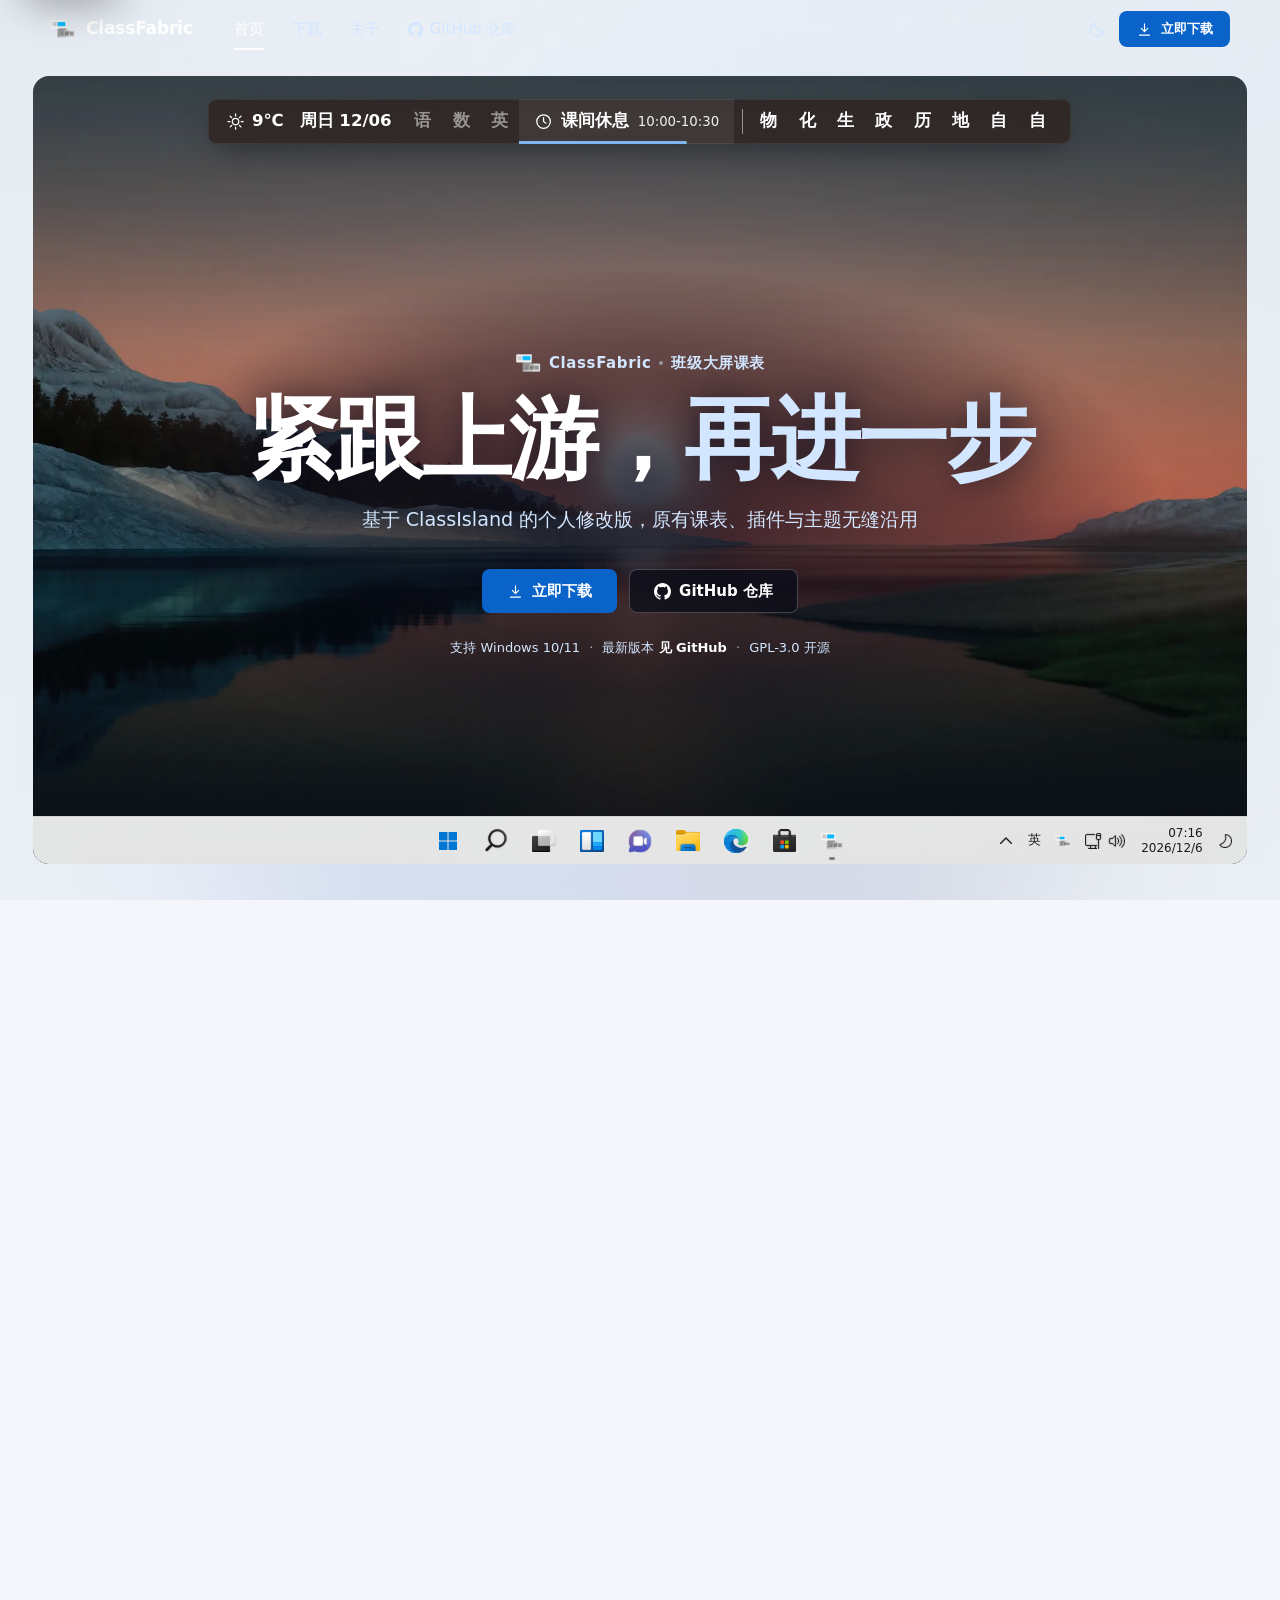
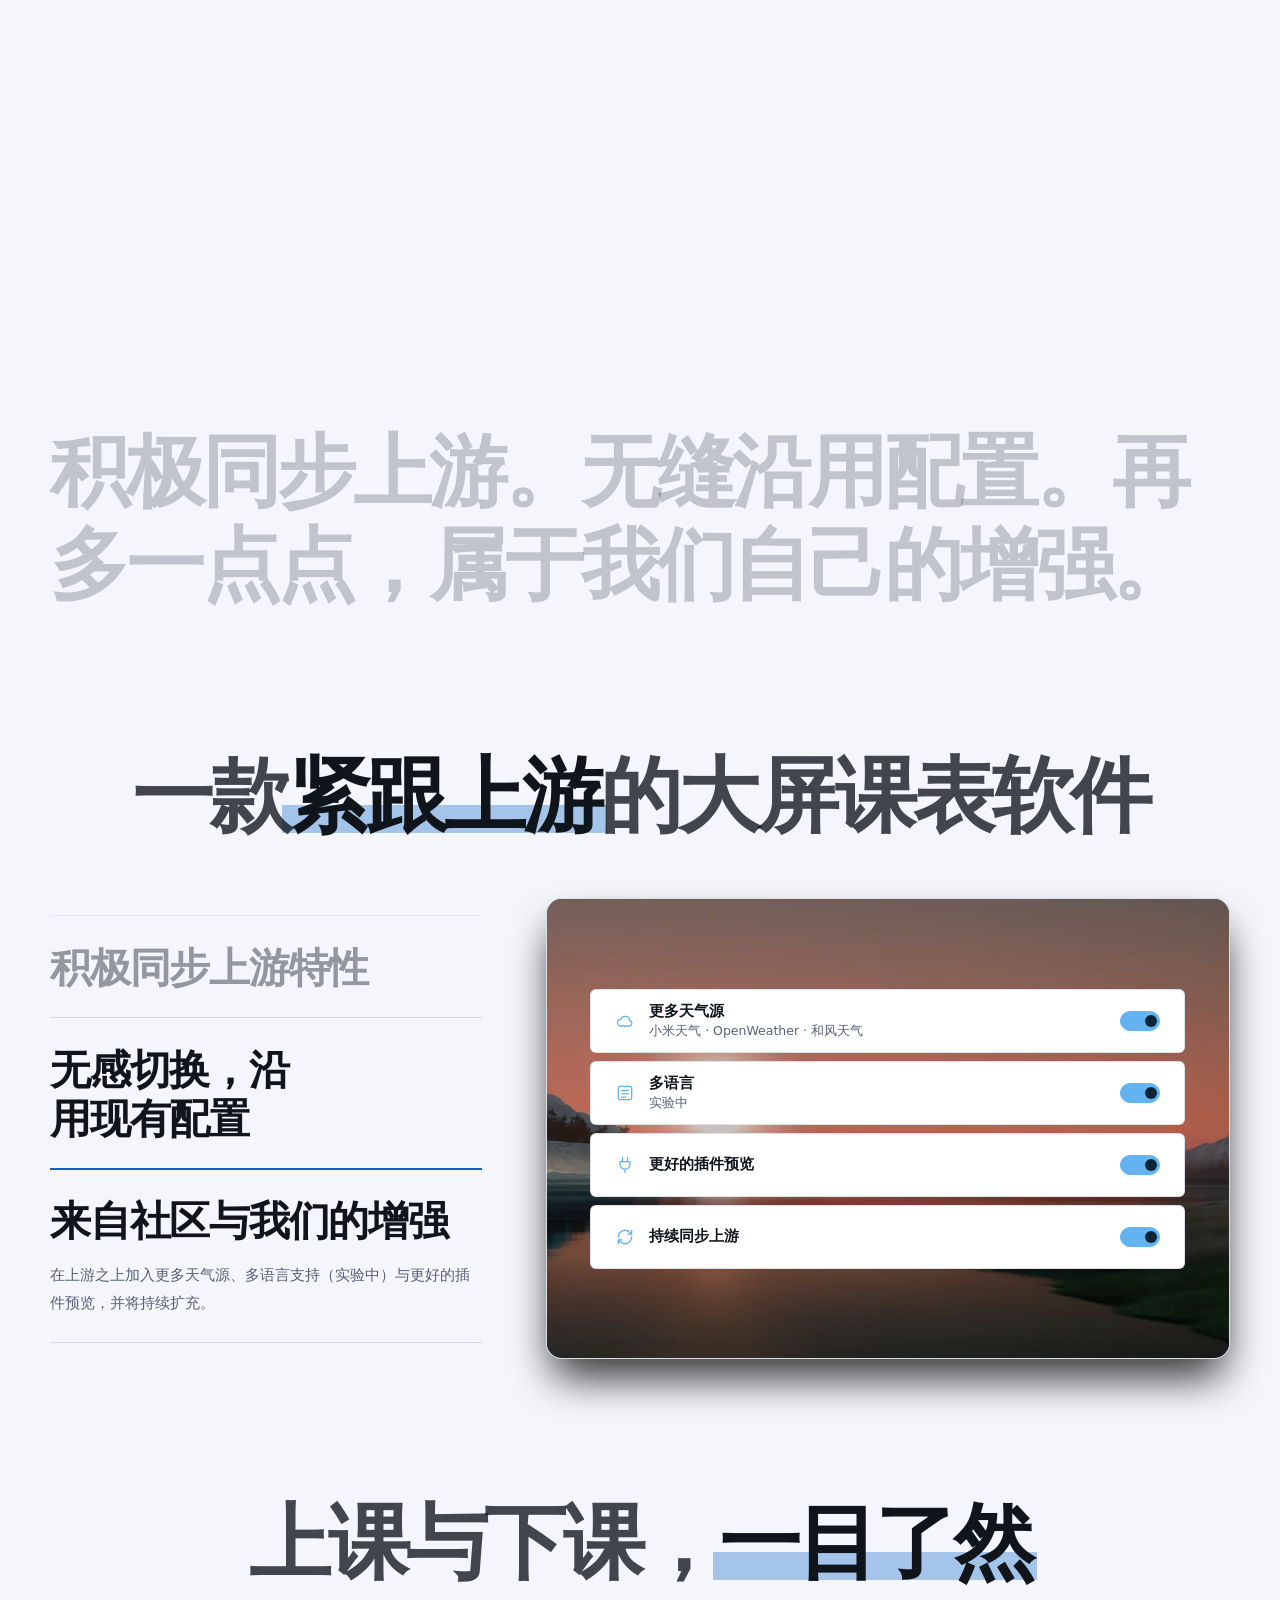
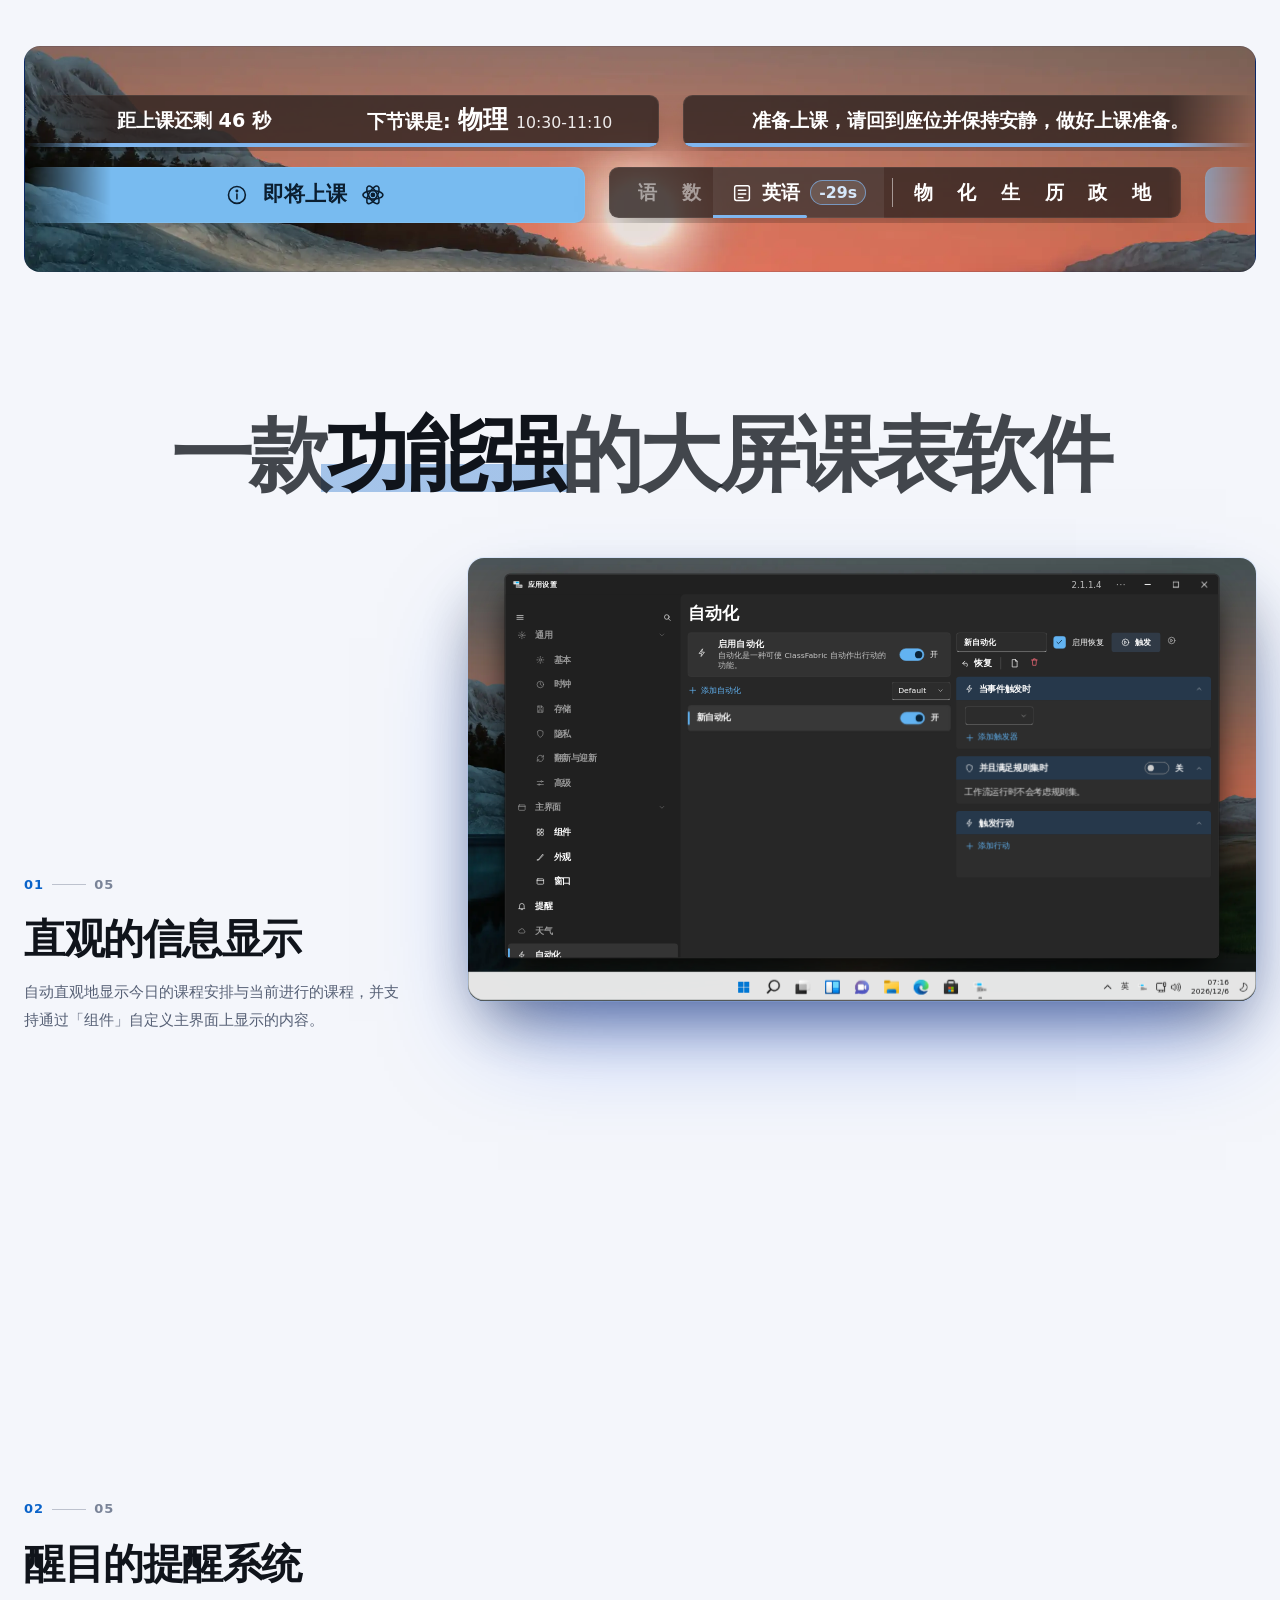
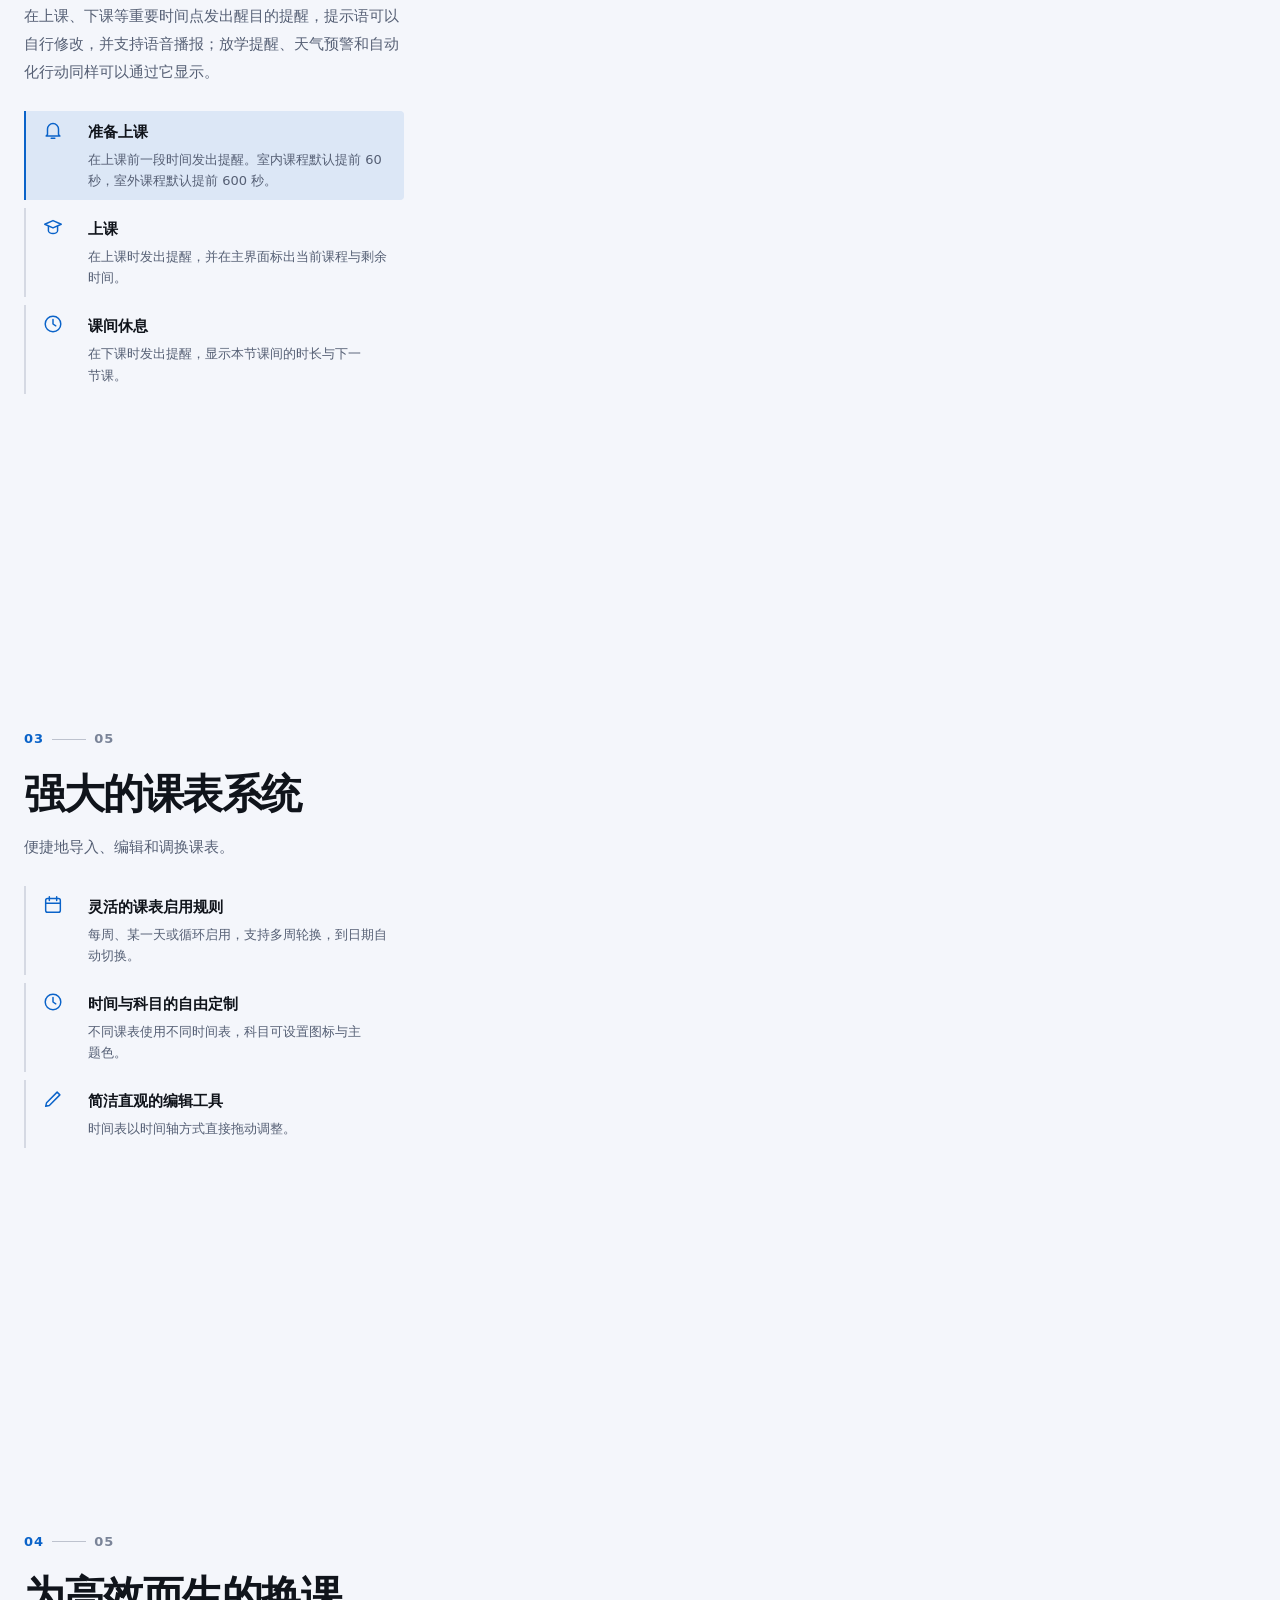
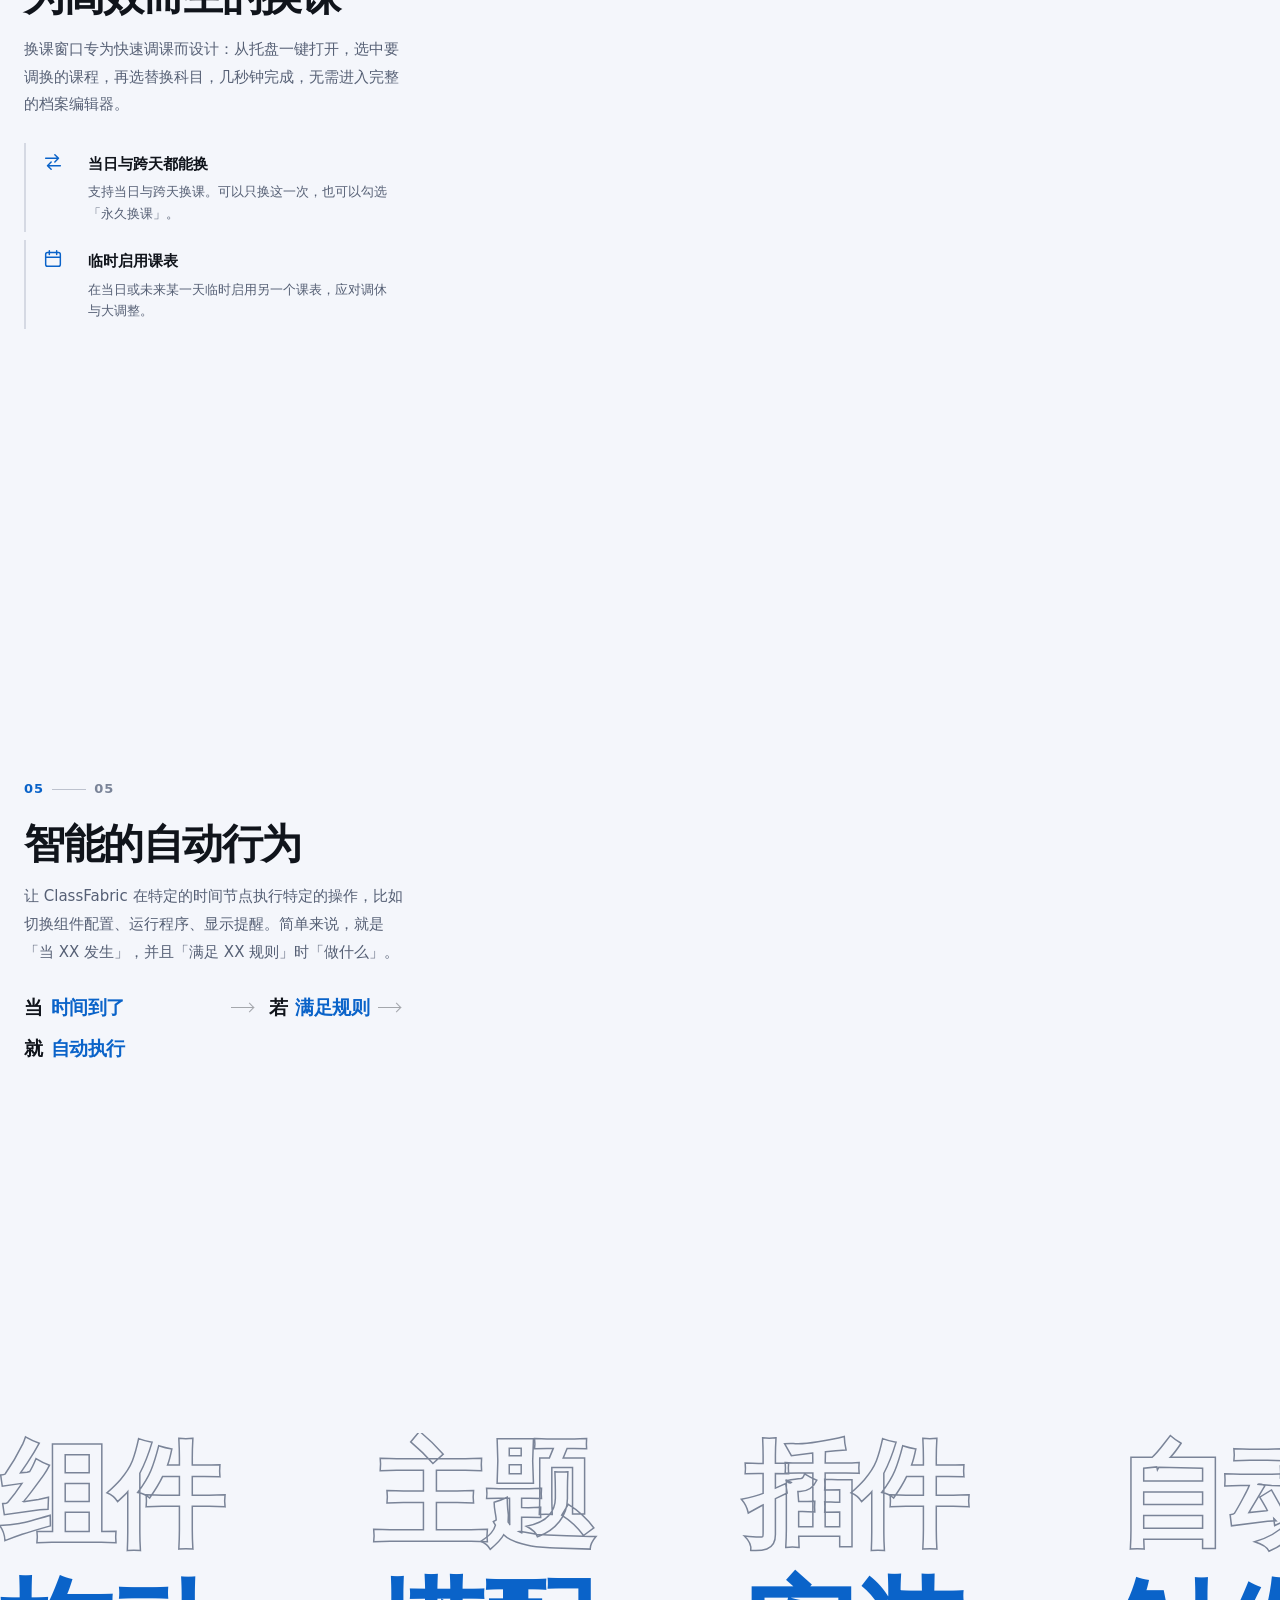
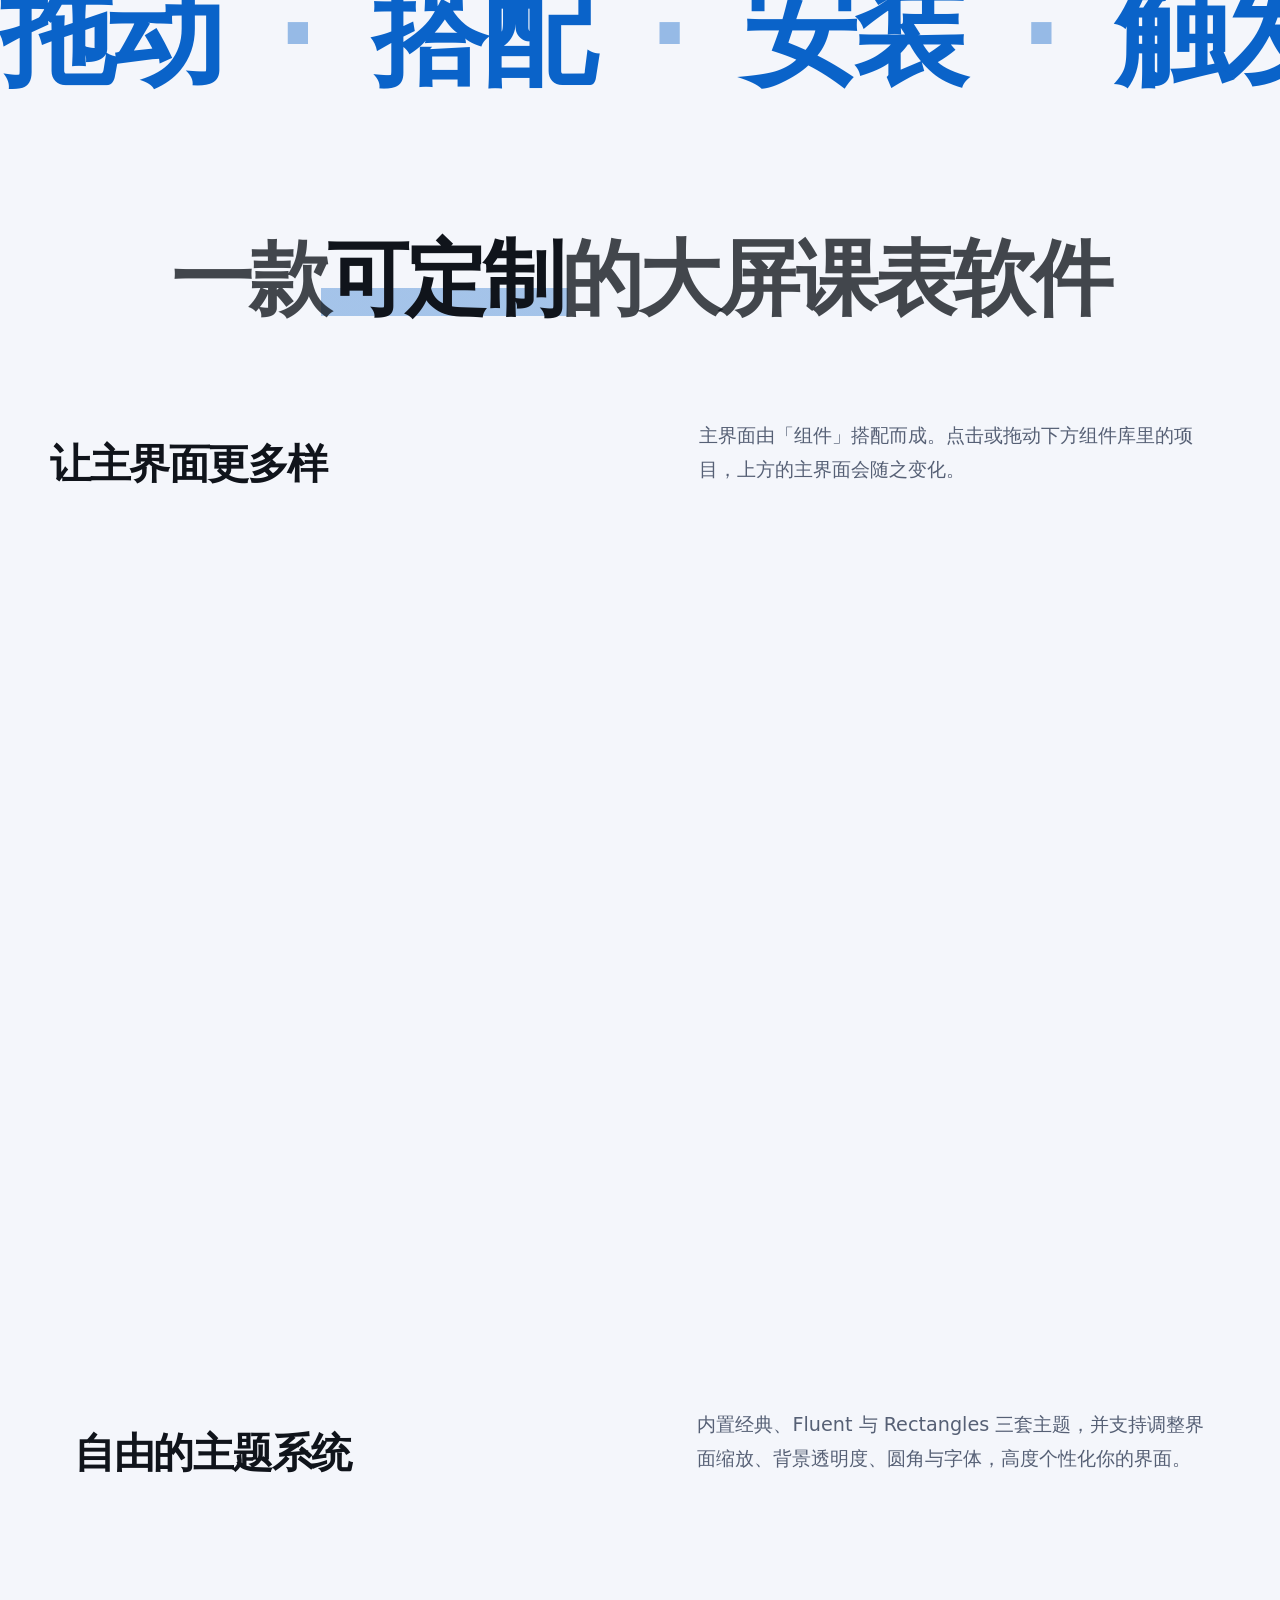
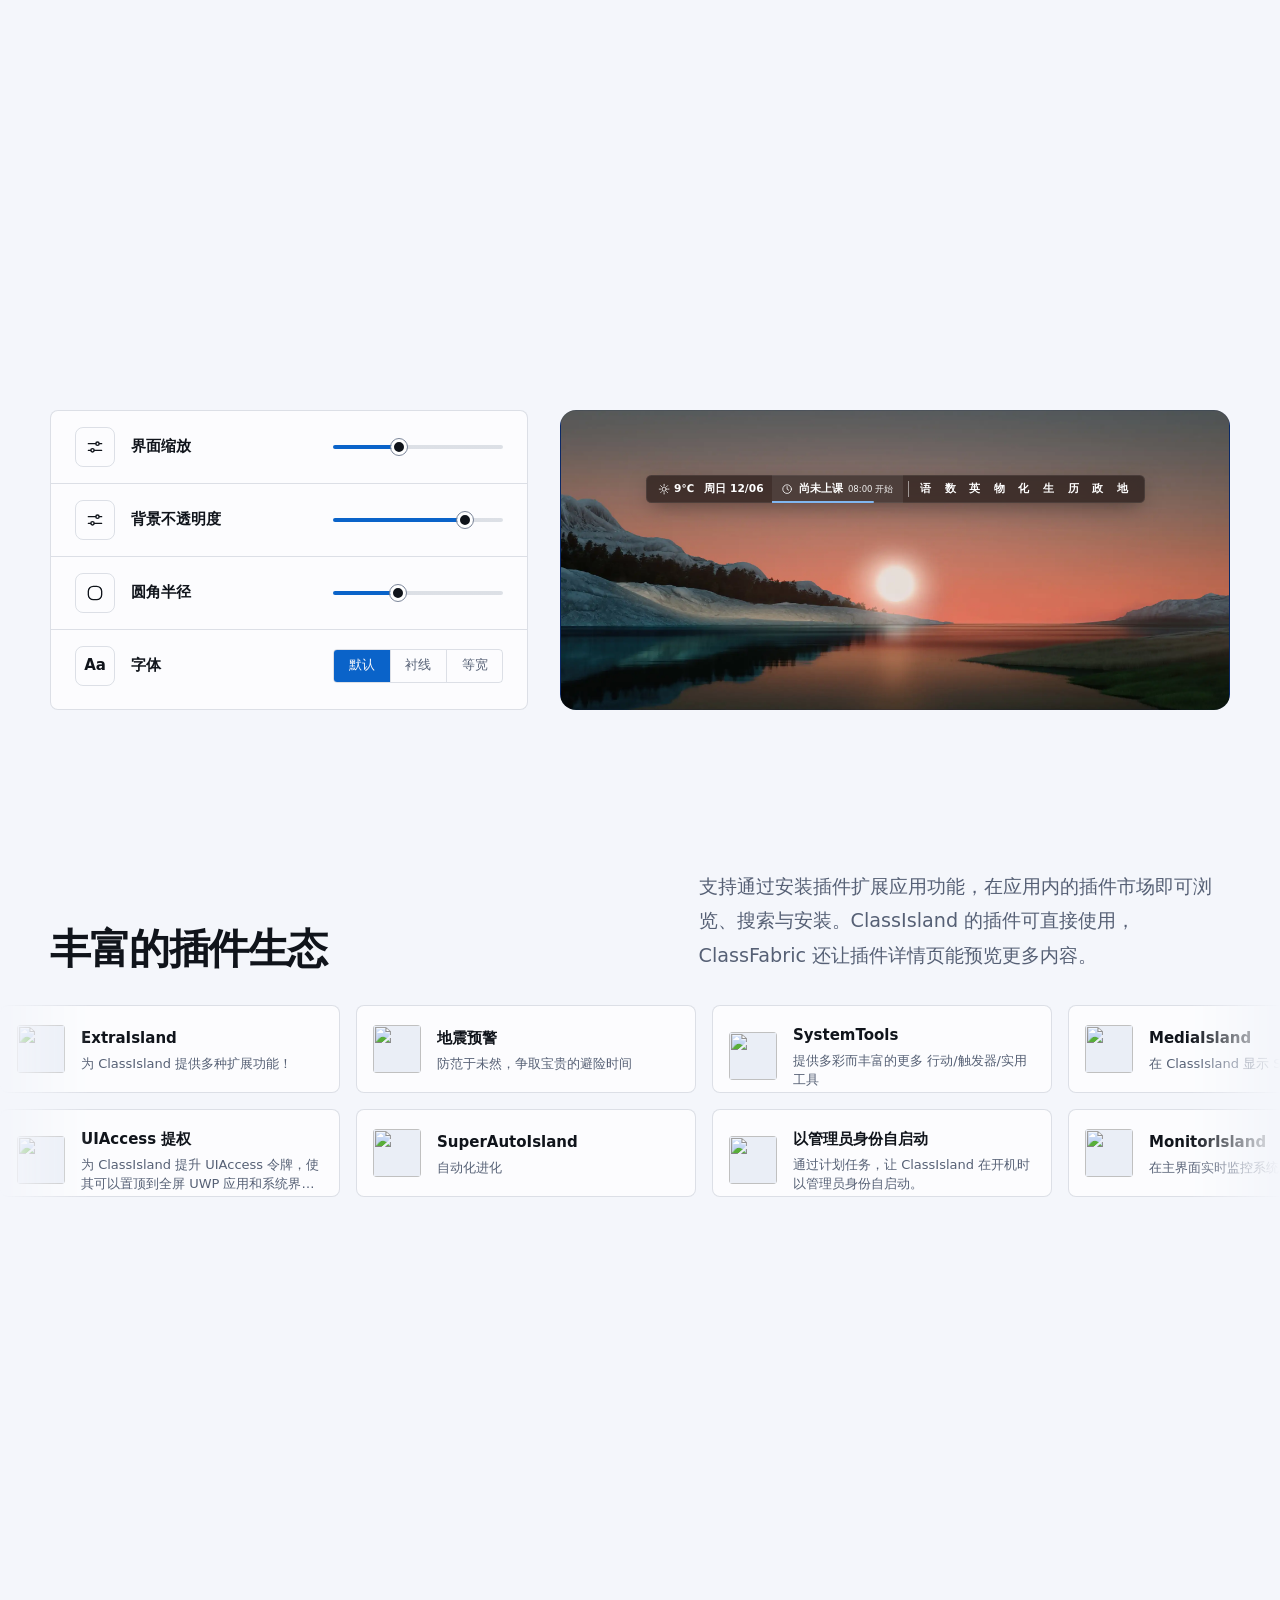
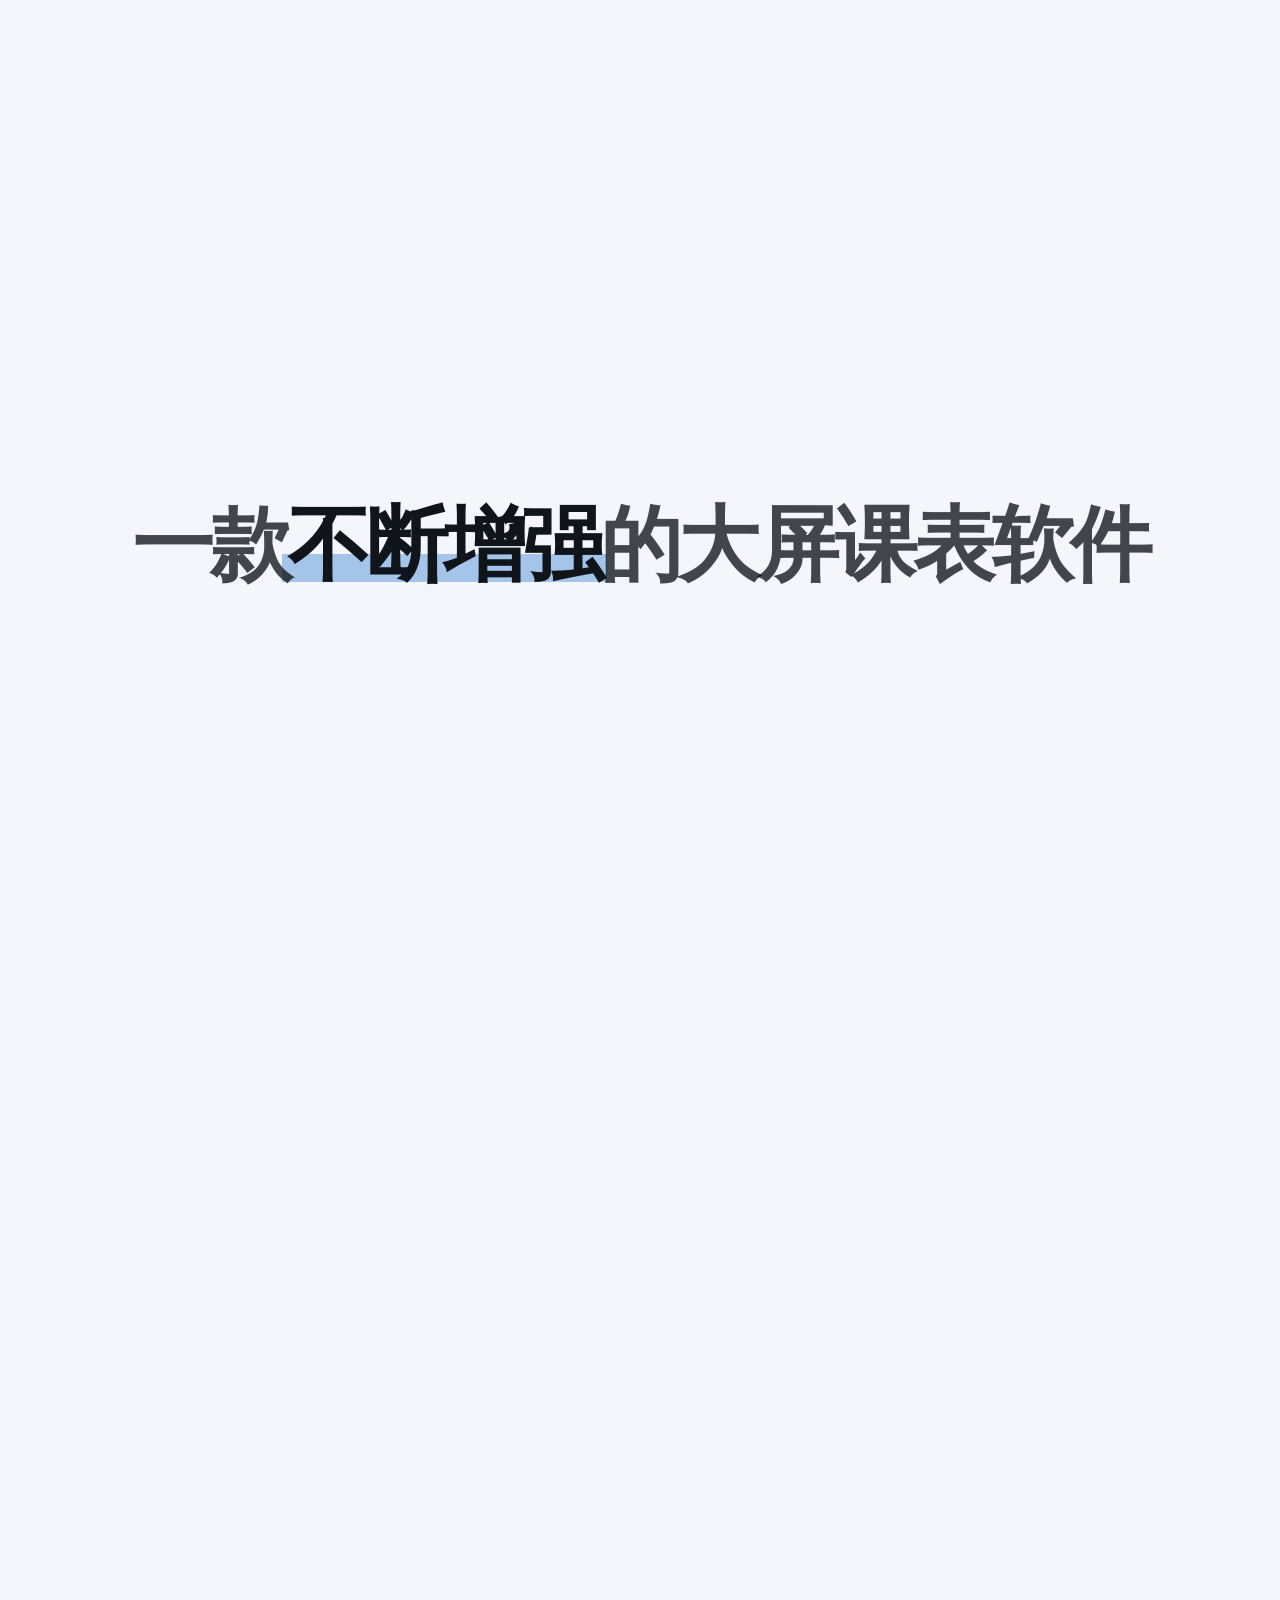
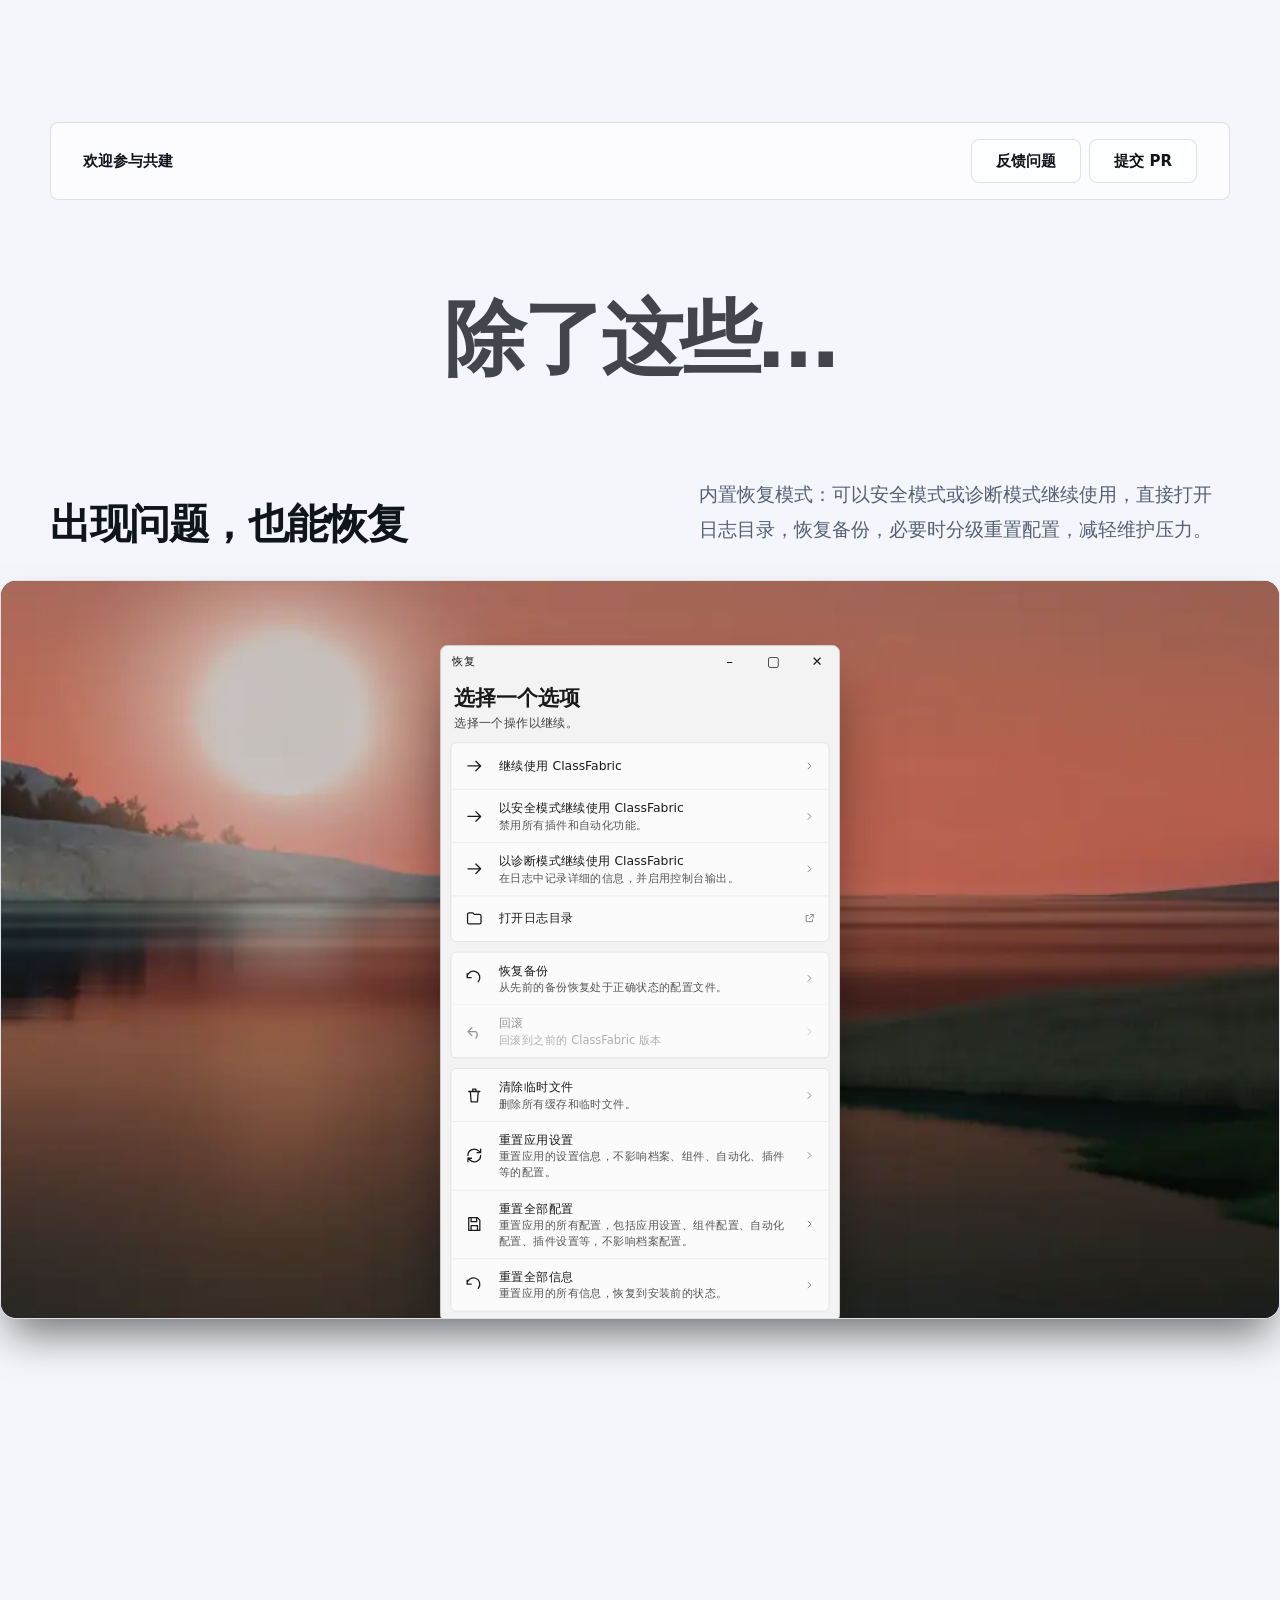
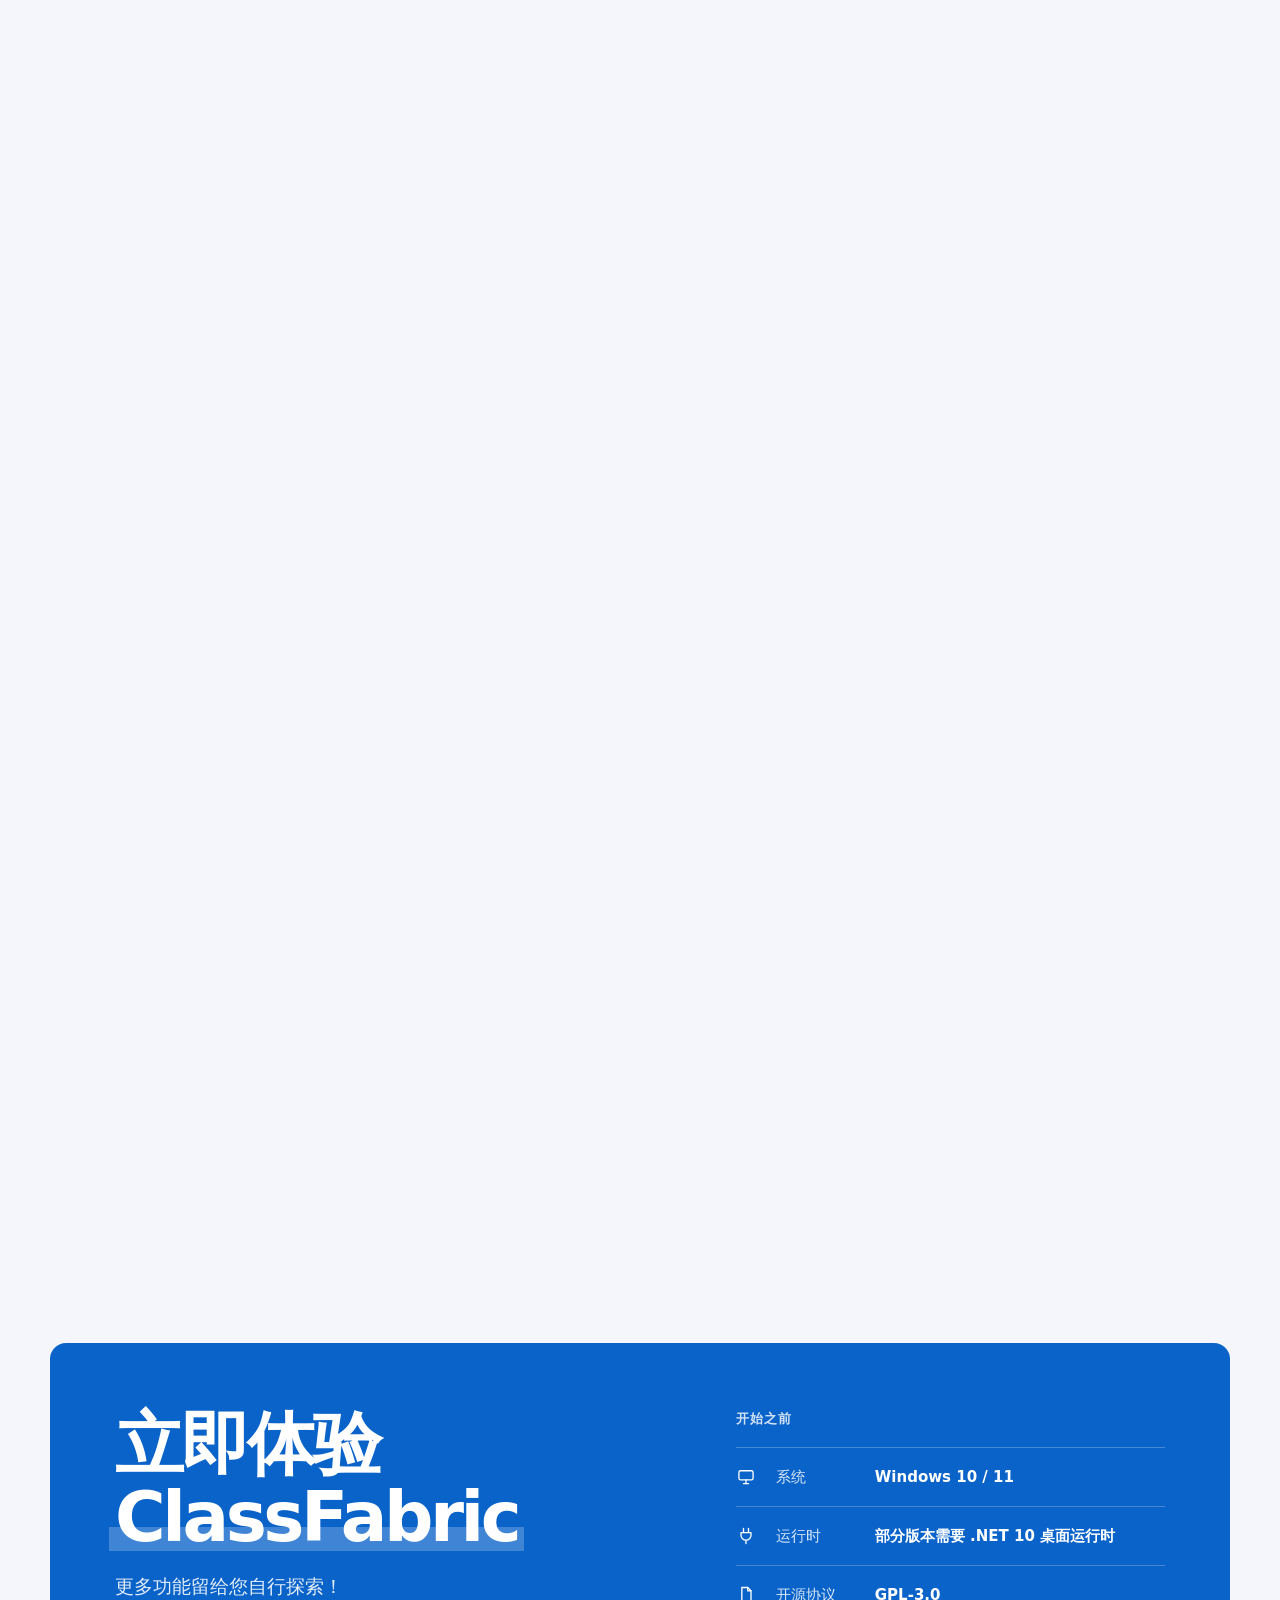
==== commit d409a2b7: "旧 site.css 设计迁移：桌面按钮/徽标/折叠面板/页脚/首屏/标签页/chip 全部改为 token 版 base.css，删除被取代的旧规则与光标光斑、悬停自动展开，首页后段步骤与关系区重写" ====
--- a/m/index.html
+++ b/m/index.html
@@ -33,15 +33,16 @@
 <meta name="color-scheme" content="dark light">
 <script>document.documentElement.classList.add("js");try{var t=localStorage.getItem("cf_theme");if(t!=="light"&&t!=="dark")t=matchMedia("(prefers-color-scheme: light)").matches?"light":"dark";document.documentElement.dataset.theme=t}catch(e){}</script>
 <script>window.cfWpS=1;window.cfWpPre=1;(function () { var W = { lake: 'd', pine: 'dt', dune: 'd', dawn: 't', ember: 'tn', bloom: 'n' }; var L = { lake: 1, pine: 1, dawn: 1, dune: 1 }; var d = document.documentElement, h = new Date().getHours(); var ph = h >= 7 && h < 17 ? 'd' : (h >= 5 && h < 7) || (h >= 17 && h < 19) ? 't' : 'n'; var last = ''; try { last = localStorage.getItem('cf_wp') || ''; } catch (e) { } var mode = Math.random() < .5 ? 'time' : 'random'; var pool = Object.keys(W).filter(function (x) { return mode === 'random' || W[x].indexOf(ph) > -1; }); var q = pool.filter(function (x) { return x !== last; }); if (!q.length) q = pool; var k = q[Math.floor(Math.random() * q.length)]; try { localStorage.setItem('cf_wp', k); } catch (e) { } var big = '/assets/img/wp/' + k + (window.cfWpS ? '' : '-l') + '.webp'; d.style.setProperty('--wp', 'url(/assets/img/wp/' + k + '.webp)'); d.style.setProperty('--wpl', 'url(' + big + ')'); d.dataset.wp = k; d.dataset.wpi = L[k] ? 'light' : 'dark'; d.dataset.wpm = mode; d.dataset.wpt = ph; window.cfWp = { key: k, mode: mode, phase: ph }; if (window.cfWpPre) { var l = document.createElement('link'); l.rel = 'preload'; l.as = 'image'; l.type = 'image/webp'; l.href = window.cfWpPre === 2 ? '/assets/img/wp/' + k + '.webp' : big; l.setAttribute('fetchpriority', 'high'); document.head.appendChild(l); } })();</script>
-<link rel="stylesheet" href="/assets/css/site.css?v=76b7afa">
-<link rel="stylesheet" href="/assets/css/m.css?v=76b7afa">
-<link rel="stylesheet" href="/assets/css/tokens.css?v=76b7afa">
-<link rel="stylesheet" href="/assets/css/materials.css?v=76b7afa">
-<link rel="stylesheet" href="/assets/css/nav.css?v=76b7afa">
+<link rel="stylesheet" href="/assets/css/site.css?v=9c0062e">
+<link rel="stylesheet" href="/assets/css/tokens.css?v=9c0062e">
+<link rel="stylesheet" href="/assets/css/materials.css?v=9c0062e">
+<link rel="stylesheet" href="/assets/css/nav.css?v=9c0062e">
+<link rel="stylesheet" href="/assets/css/base.css?v=9c0062e">
+<link rel="stylesheet" href="/assets/css/m.css?v=9c0062e">
 <script type="application/ld+json">{"@context":"https://schema.org","@graph":[{"@type":"Organization","@id":"https://cf.ansoukin.top/#org","name":"ClassFabric","url":"https://cf.ansoukin.top/","logo":{"@type":"ImageObject","url":"https://cf.ansoukin.top/assets/img/icon-192.png","width":192,"height":192},"sameAs":["https://github.com/Ansoukin/ClassFabric"]},{"@type":"WebSite","@id":"https://cf.ansoukin.top/#website","url":"https://cf.ansoukin.top/","name":"ClassFabric","alternateName":["ClassFabric 官网","ClassIsland 个人修改版"],"inLanguage":"zh-CN","publisher":{"@id":"https://cf.ansoukin.top/#org"}},{"@type":"SoftwareApplication","@id":"https://cf.ansoukin.top/#app","name":"ClassFabric","alternateName":"ClassIsland 个人修改版","applicationCategory":"EducationalApplication","operatingSystem":"Windows 10, Windows 11","description":"ClassIsland 的个人修改版班级大屏课表，紧跟上游更新，原有课表、插件与主题可直接沿用。","url":"https://cf.ansoukin.top/","downloadUrl":"https://cf.ansoukin.top/download.html","installUrl":"https://cf.ansoukin.top/download.html","license":"https://www.gnu.org/licenses/gpl-3.0.html","isBasedOn":{"@type":"SoftwareApplication","name":"ClassIsland","url":"https://classisland.tech"},"image":"https://cf.ansoukin.top/assets/img/og.jpg","featureList":["课表编辑与调课","自动化行为","插件生态","主题与主界面自定义","更多天气源","多语言（实验中）"],"offers":{"@type":"Offer","price":"0","priceCurrency":"CNY"},"publisher":{"@id":"https://cf.ansoukin.top/#org"}},{"@type":"SiteNavigationElement","@id":"https://cf.ansoukin.top/#nav-0","name":"首页","description":"ClassFabric 首页：紧跟上游的 ClassIsland 班级大屏课表","url":"https://cf.ansoukin.top/"},{"@type":"SiteNavigationElement","@id":"https://cf.ansoukin.top/#nav-1","name":"下载","description":"下载 ClassFabric Windows 版","url":"https://cf.ansoukin.top/download.html"},{"@type":"SiteNavigationElement","@id":"https://cf.ansoukin.top/#nav-2","name":"关于","description":"了解 ClassFabric 与 ClassIsland 的关系、已完成与计划中的功能","url":"https://cf.ansoukin.top/about.html"},{"@type":"WebPage","@id":"https://cf.ansoukin.top/#page","url":"https://cf.ansoukin.top/","name":"ClassFabric — 紧跟上游的 ClassIsland 班级大屏课表","description":"ClassFabric 是基于 ClassIsland 的个人修改版班级大屏课表：积极同步上游特性，原有课表、自动化、插件与主题无缝沿用，并加入更多天气源、多语言等改进。","inLanguage":"zh-CN","isPartOf":{"@id":"https://cf.ansoukin.top/#website"},"primaryImageOfPage":{"@type":"ImageObject","url":"https://cf.ansoukin.top/assets/img/og.jpg","width":1200,"height":630},"about":{"@id":"https://cf.ansoukin.top/#app"}}]}</script>
 <link rel="preconnect" href="https://api.github.com" crossorigin>
-<link rel="stylesheet" href="/assets/css/bento.css?v=76b7afa">
-<link rel="stylesheet" href="/assets/css/display.css?v=76b7afa">
+<link rel="stylesheet" href="/assets/css/bento.css?v=9c0062e">
+<link rel="stylesheet" href="/assets/css/display.css?v=9c0062e">
 </head>
 <body>
 <a class="skip" href="#main">跳到正文</a>
@@ -65,11 +66,11 @@
 <section class="sec" id="faqs"><div class="wrap"><h2 class="claim rv">常见问题</h2><div class="faq faqhome rv"><div class="acc" data-acc><div class="acc-i"><h3><button type="button" id="fqb0" aria-expanded="false" aria-controls="fqp0"><span>原来的课表、插件和主题还能用吗？</span><svg viewBox="0 0 24 24" aria-hidden="true"><path d="M6 9l6 6 6-6"/></svg></button></h3><div class="acc-p" id="fqp0" role="region" aria-labelledby="fqb0"><div><p>可以。ClassFabric 的底层代码与上游保持一致，安装后原有的课表、自动化、插件与主题可直接沿用。</p></div></div></div><div class="acc-i"><h3><button type="button" id="fqb1" aria-expanded="false" aria-controls="fqp1"><span>支持 Linux 和 macOS 吗？</span><svg viewBox="0 0 24 24" aria-hidden="true"><path d="M6 9l6 6 6-6"/></svg></button></h3><div class="acc-p" id="fqp1" role="region" aria-labelledby="fqb1"><div><p>目前仅提供 Windows 版本。代码中保留了相关支持，但我们暂无测试环境与精力维护，因此暂不提供官方构建。</p></div></div></div><div class="acc-i"><h3><button type="button" id="fqb2" aria-expanded="false" aria-controls="fqp2"><span>有交流群吗？</span><svg viewBox="0 0 24 24" aria-hidden="true"><path d="M6 9l6 6 6-6"/></svg></button></h3><div class="acc-p" id="fqp2" role="region" aria-labelledby="fqb2"><div><p>暂时没有。ClassIsland 现有的 QQ 频道与群属于上游项目，ClassFabric 的问题请直接在 GitHub 提交 Issue。</p></div></div></div><div class="acc-i"><h3><button type="button" id="fqb3" aria-expanded="false" aria-controls="fqp3"><span>软件出现问题怎么办？</span><svg viewBox="0 0 24 24" aria-hidden="true"><path d="M6 9l6 6 6-6"/></svg></button></h3><div class="acc-p" id="fqp3" role="region" aria-labelledby="fqb3"><div><p>可以先尝试内置的恢复模式：以安全模式启动、查看日志、恢复备份，必要时重置配置。仍无法解决，请在 GitHub 提交 Issue 并附上诊断信息。</p></div></div></div><div class="acc-i"><h3><button type="button" id="fqb4" aria-expanded="false" aria-controls="fqp4"><span>和 ClassIsland 是什么关系？</span><svg viewBox="0 0 24 24" aria-hidden="true"><path d="M6 9l6 6 6-6"/></svg></button></h3><div class="acc-p" id="fqp4" role="region" aria-labelledby="fqb4"><div><p>ClassFabric 建立在 ClassIsland 之上，并持续同步上游，没有上游就没有它。可以把它看作一个「更早体验新功能，并带有额外改进」的选择。</p></div></div></div><div class="acc-i"><h3><button type="button" id="fqb5" aria-expanded="false" aria-controls="fqp5"><span>开源协议是什么？</span><svg viewBox="0 0 24 24" aria-hidden="true"><path d="M6 9l6 6 6-6"/></svg></button></h3><div class="acc-p" id="fqp5" role="region" aria-labelledby="fqb5"><div><p>GPL-3.0，与上游一致。ClassIsland 的版权归 HelloWRC，ClassFabric 的改动版权归各自贡献者。</p></div></div></div></div></div></div></section>
 <section class="final3"><div class="wrap"><h2 class="rv">立即体验<br><span class="g">ClassFabric</span></h2><p class="rv d1">更多功能留给您自行探索！</p><div class="cta rv d2"><a class="btn blue" href="/download.html"><svg viewBox="0 0 24 24" aria-hidden="true"><path d="M12 4v11m0 0l-4.5-4.5M12 15l4.5-4.5M5 20h14"/></svg>立即下载</a><a class="btn glass" href="/about.html">了解更多</a></div></div></section>
 </main>
-<footer class="foot"><div class="wrap"><div class="cols"><div><a class="brand" href="/"><img src="/assets/img/icon-64.png" width="26" height="26" alt="">ClassFabric</a><p class="about">ClassIsland 的个人修改版班级大屏课表。紧跟上游，并加入来自社区与我们的改进。</p></div><div><h2 class="fh">产品</h2><ul><li><a href="/download.html">下载</a></li><li><a href="https://github.com/Ansoukin/ClassFabric/releases" rel="noopener">版本发布</a></li><li><a href="/about.html#planned">计划中的功能</a></li></ul></div><div><h2 class="fh">项目</h2><ul><li><a href="https://github.com/Ansoukin/ClassFabric" rel="noopener">GitHub 仓库</a></li><li><a href="https://github.com/Ansoukin/ClassFabric/issues" rel="noopener">反馈问题</a></li><li><a href="/about.html#join">参与贡献</a></li></ul></div><div><h2 class="fh">了解更多</h2><ul><li><a href="/about.html">关于 ClassFabric</a></li><li><a href="/about.html#faq">常见问题</a></li><li><a href="https://classisland.tech" rel="noopener">ClassIsland 官网</a></li></ul></div></div><div class="legal">© 2026 ClassFabric　基于 HelloWRC 的 ClassIsland（© 2023–2026 HelloWRC）二次开发，以 GPL-3.0 协议开源。<br>ClassFabric 是个人修改版，并非 ClassIsland 官方项目；ClassIsland 的名称与原有功能归其原作者所有。</div><p class="pcl"><a href="/?view=pc">查看电脑版网页</a></p><div class="bld" title="V1.0.8 发布于 2026-11-16"><span class="dot"></span><span>站点版本 v1.0.8</span><i></i><span>Build 20261116</span><i></i><code>76b7afa</code></div></div><div class="foot-mark" aria-hidden="true">ClassFabric</div></footer>
-<script src="/assets/js/site.js?v=76b7afa" defer></script>
-<script src="/assets/js/m.js?v=76b7afa" defer></script>
-<script src="/assets/js/dl.js?v=76b7afa" defer></script>
-<script src="/assets/js/fx.js?v=76b7afa" defer></script>
-<script src="/assets/js/bento.js?v=76b7afa" defer></script>
+<footer class="foot"><div class="wrap"><div class="cols"><div><a class="brand" href="/"><img src="/assets/img/icon-64.png" width="26" height="26" alt="">ClassFabric</a><p class="about">ClassIsland 的个人修改版班级大屏课表。紧跟上游，并加入来自社区与我们的改进。</p></div><div><h2 class="fh">产品</h2><ul><li><a href="/download.html">下载</a></li><li><a href="https://github.com/Ansoukin/ClassFabric/releases" rel="noopener">版本发布</a></li><li><a href="/about.html#planned">计划中的功能</a></li></ul></div><div><h2 class="fh">项目</h2><ul><li><a href="https://github.com/Ansoukin/ClassFabric" rel="noopener">GitHub 仓库</a></li><li><a href="https://github.com/Ansoukin/ClassFabric/issues" rel="noopener">反馈问题</a></li><li><a href="/about.html#join">参与贡献</a></li></ul></div><div><h2 class="fh">了解更多</h2><ul><li><a href="/about.html">关于 ClassFabric</a></li><li><a href="/about.html#faq">常见问题</a></li><li><a href="https://classisland.tech" rel="noopener">ClassIsland 官网</a></li></ul></div></div><div class="legal">© 2026 ClassFabric　基于 HelloWRC 的 ClassIsland（© 2023–2026 HelloWRC）二次开发，以 GPL-3.0 协议开源。<br>ClassFabric 是个人修改版，并非 ClassIsland 官方项目；ClassIsland 的名称与原有功能归其原作者所有。</div><p class="pcl"><a href="/?view=pc">查看电脑版网页</a></p><div class="bld" title="V1.0.8 发布于 2026-11-16"><span class="dot"></span><span>站点版本 v1.0.8</span><i></i><span>Build 20261116</span><i></i><code>9c0062e</code></div></div><div class="foot-mark" aria-hidden="true">ClassFabric</div></footer>
+<script src="/assets/js/site.js?v=9c0062e" defer></script>
+<script src="/assets/js/m.js?v=9c0062e" defer></script>
+<script src="/assets/js/dl.js?v=9c0062e" defer></script>
+<script src="/assets/js/fx.js?v=9c0062e" defer></script>
+<script src="/assets/js/bento.js?v=9c0062e" defer></script>
 </body>
 </html>
--- a/assets/css/site.css
+++ b/assets/css/site.css
@@ -1,16 +1,5 @@
 svg[viewBox="0 0 24 24"]:not([fill="currentColor"]){fill:none;stroke:currentColor;stroke-width:1.6;stroke-linecap:round;stroke-linejoin:round}
 
-:root{
-  --bg:#141312;--bg2:#1b1a18;--bg3:#232120;--fg:#f4f0e9;--muted:#aaa49a;--faint:#7d786f;
-  --line:rgba(255,255,255,.1);--line2:rgba(255,255,255,.06);
-  --g1:#9bd6ff;--g2:#62b3f2;--g3:#3b82f6;
-  --grad:linear-gradient(95deg,var(--g1),var(--g2) 55%,var(--g3));
-  --blue:#62b3f2;
-  --font:"HarmonyOS Sans SC","MiSans","PingFang SC","Noto Sans SC","Noto Sans CJK SC","Source Han Sans SC","Microsoft YaHei UI","Microsoft YaHei",system-ui,-apple-system,"Segoe UI",sans-serif;
-  --ui:"Segoe UI Variable Text","Segoe UI","HarmonyOS Sans SC","Microsoft YaHei UI","Noto Sans CJK SC","Noto Sans SC",system-ui,sans-serif;
-  --mono:ui-monospace,"Cascadia Code","SF Mono",Consolas,monospace;
-  color-scheme:dark;
-}
 *{box-sizing:border-box}
 html{scroll-behavior:smooth;-webkit-text-size-adjust:100%}
 body{margin:0;background:var(--bg);color:var(--fg);font:400 16px/1.75 var(--font);-webkit-font-smoothing:antialiased;overflow-x:hidden}
@@ -27,26 +16,17 @@
 
 
 
-.btn{display:inline-flex;align-items:center;gap:8px;height:44px;padding:0 22px;border-radius:9px;font-weight:600;font-size:15px;border:1px solid transparent;cursor:pointer;transition:transform .15s,background .15s,opacity .15s;white-space:nowrap}
-.btn svg{width:17px;height:17px}
-.btn.blue{background:var(--blue);color:#06233b}
-.btn.blue:hover{background:#7cc2f8}
-
-
-.btn.glass{background:rgba(255,255,255,.08);border-color:rgba(255,255,255,.18);color:#fff}
-.btn.glass:hover{background:rgba(255,255,255,.14)}
-.btn.sm{height:36px;padding:0 15px;font-size:14px;border-radius:8px}
-.btn:active{transform:scale(.98)}
-
-.hero{position:relative;padding:clamp(104px,13vw,150px) 0 0;overflow:hidden;background:
-  radial-gradient(900px 480px at 50% 108%,rgba(255,111,80,.34),transparent 70%),
-  radial-gradient(700px 400px at 12% 0%,rgba(180,140,255,.18),transparent 70%),
-  radial-gradient(700px 400px at 90% 6%,rgba(255,177,92,.16),transparent 70%),var(--bg)}
-.hero::before{content:"";position:absolute;inset:0;background:
-  repeating-linear-gradient(45deg,rgba(255,255,255,.028) 0 1px,transparent 1px 11px),
-  repeating-linear-gradient(-45deg,rgba(255,255,255,.028) 0 1px,transparent 1px 11px);
-  -webkit-mask-image:radial-gradient(70% 70% at 50% 30%,#000,transparent);mask-image:radial-gradient(70% 70% at 50% 30%,#000,transparent);pointer-events:none}
-.hero .wrap{position:relative;text-align:center}
+
+
+
+
+
+
+
+
+
+
+
 
 
 
@@ -122,10 +102,10 @@
 .grid3{display:grid;grid-template-columns:repeat(3,1fr);gap:clamp(24px,3vw,44px)}
 .grid3 .copy h3{font-size:clamp(22px,2.2vw,28px)}
 .grid3 .copy p{font-size:15.5px}
-.panel{position:relative;border-radius:16px;border:1px solid var(--line);background:var(--bg2);overflow:hidden}
-.panel.pad{padding:clamp(14px,2vw,28px)}
-.panel .wp{position:absolute;inset:0;background:#b4542a var(--wpl,url(../img/wall.webp)) var(--wx,50%) var(--wy,50%)/var(--ws,180%) no-repeat}
-.panel .wp::after{content:"";position:absolute;inset:0;background:rgba(10,6,4,.18)}
+
+
+
+
 
 
 
@@ -161,7 +141,7 @@
 .sc .tx span{display:block;font-size:12px;color:#c6c6c6;margin-top:1px}
 .sc.flat{background:transparent;border-color:transparent}
 .tg{display:flex;align-items:center;gap:10px;font-size:12.5px}
-.tg i{width:40px;height:20px;border-radius:10px;border:1px solid #9a9a9a;position:relative;flex:none}
+.tg i{width:40px;height:20px;border-radius:999px;border:1px solid #9a9a9a;position:relative;flex:none}
 .tg i::after{content:"";position:absolute;left:4px;top:4px;width:10px;height:10px;border-radius:50%;background:#cfcfcf;transition:.15s}
 .tg.on i{background:var(--blue);border-color:var(--blue)}
 .tg.on i::after{left:24px;background:#0a2438;width:12px;height:12px;top:3px}
@@ -370,15 +350,15 @@
 .final h2{font-size:clamp(38px,7vw,88px);letter-spacing:-.035em;line-height:1.08;margin:0 0 14px;font-weight:800}
 .final p{margin:0 0 34px;font-size:clamp(16px,2vw,21px);color:#e6dfd4}
 
-.foot{border-top:1px solid var(--line);padding:52px 0 34px;font-size:14px;color:var(--muted)}
-.foot .cols{display:grid;grid-template-columns:2fr 1fr 1fr 1fr;gap:32px;margin-bottom:40px}
-.foot .fh{margin:0 0 12px;font-size:13px;line-height:inherit;letter-spacing:normal;color:var(--fg);font-weight:650}
-.foot ul{list-style:none;margin:0;padding:0;display:grid;gap:8px}
-.foot a:hover{color:#fff}
-@media(pointer:coarse){.foot li a{display:flex;align-items:center;min-height:44px}.foot ul{gap:0}}
-.foot .brand{margin-bottom:12px;color:var(--fg)}
-.foot .about{max-width:22em;line-height:1.8;margin:0}
-.foot .legal{border-top:1px solid var(--line);padding-top:22px;font-size:12.5px;color:var(--faint);line-height:1.9}
+
+
+
+
+
+@media(pointer:coarse){}
+
+
+
 
 
 
@@ -416,12 +396,12 @@
 .prose a:not(.btn){color:var(--g1);font-weight:600}
 .prose a:not(.btn):hover{text-decoration:underline;text-underline-offset:3px}
 
-.faq details{border-bottom:1px solid var(--line);padding:16px 0}
-.faq summary{cursor:pointer;font-weight:600;font-size:16.5px;list-style:none;display:flex;justify-content:space-between;gap:16px;color:var(--fg)}
-.faq summary::-webkit-details-marker{display:none}
-.faq summary::after{content:"+";color:var(--faint);font-size:20px;line-height:1;transition:transform .2s}
-.faq details[open] summary::after{transform:rotate(45deg)}
-.faq details p{margin:12px 0 0}
+
+
+
+
+
+
 
 
 
@@ -439,14 +419,14 @@
   .ab{grid-template-columns:1fr}
   .toc{position:static;display:flex;flex-wrap:wrap;gap:6px 14px}
   .toc a{border-left:0;padding:10px 2px}
-  .foot .cols{grid-template-columns:1fr 1fr}
+  
 }
 @media (max-width:760px){
   .desk{aspect-ratio:4/3.5;border-radius:14px 14px 0 0}
   
   .cd.s2,.cd.s3{grid-column:auto}
   .cd{min-height:0}
-  .foot .cols{grid-template-columns:1fr}
+  
 }
 @media (prefers-reduced-motion:reduce){
   html{scroll-behavior:auto}
@@ -463,19 +443,14 @@
 .blk.full>.panel{width:100%}
 @media(max-width:760px){.blk.full .subs{grid-template-columns:1fr}}
 
-:root{--bg:#070a12;--bg2:#0e1422;--bg3:#151c2e;--fg:#f5f7fb;--muted:#98a4ba;--faint:#6f7b92;--line:rgba(160,190,255,.14);--line2:rgba(160,190,255,.07);
-  --g1:#9bd6ff;--g2:#62b3f2;--g3:#3b82f6;--grad:linear-gradient(96deg,var(--g1),var(--g2) 50%,var(--g3));--blue:#62b3f2}
 body{background:var(--bg)}
 
-.hero{background:radial-gradient(900px 520px at 50% -8%,rgba(58,120,255,.38),transparent 70%),radial-gradient(700px 420px at 88% 30%,rgba(130,90,255,.22),transparent 70%),var(--bg)}
-.hero::before{background:radial-gradient(60% 40% at 50% 100%,rgba(40,100,255,.25),transparent 70%);opacity:1}
 h1{font-size:clamp(46px,9.4vw,118px);letter-spacing:-.045em;line-height:1.02;font-weight:800}
-.hero .sub{font-size:clamp(18px,2.3vw,26px);color:#c6d2ea}
 
 .desk{background:#0a2a6b var(--wpl,url(../img/wall.webp)) 50% 40%/cover no-repeat;box-shadow:0 0 0 1px rgba(150,190,255,.22),0 70px 140px -30px rgba(40,100,255,.55),0 40px 80px -20px rgba(0,0,0,.7);transform-origin:50% 0;will-change:transform}
-.panel .wp{background:#0a2a6b var(--wpl,url(../img/wall.webp)) var(--wx,50%) var(--wy,50%)/var(--ws,180%) no-repeat}
-.panel .wp::after{background:rgba(2,8,24,.12)}
-.panel{border-color:rgba(150,190,255,.18);box-shadow:0 40px 80px -30px rgba(0,0,0,.6)}
+
+
+
 .sec{padding-top:var(--s-8)}
 
 .copy h3{font-size:clamp(28px,3.6vw,48px);letter-spacing:-.035em;line-height:1.12}
@@ -486,16 +461,16 @@
 .final::before{background:linear-gradient(180deg,var(--bg),rgba(7,10,18,.35) 24%,rgba(7,10,18,.55) 70%,var(--bg))}
 .final h2{font-size:clamp(42px,8.6vw,108px)}
 .final p{color:#d5e0f5}
-.btn.blue{background:linear-gradient(180deg,#74c0ff,#4a9cf0);color:#04223d;box-shadow:0 8px 28px -8px rgba(74,156,240,.8),inset 0 1px 0 rgba(255,255,255,.45)}
-.btn{transition:transform .2s,box-shadow .2s,background .2s}.btn:hover{transform:translateY(-2px)}
-.btn.glass{background:rgba(160,190,255,.1);border:1px solid var(--line);backdrop-filter:blur(10px)}
+
+
+
 
 .sec.light{--accent:#0a63c9;background:#f5f6fa;color:#14181f;--fg:#14181f;--muted:#586178;--faint:#7b8499;--line:rgba(10,30,70,.12);--bg2:#fff;--g1:#0a84ff;--g2:#0a63c9;--g3:#0a4fc4;margin-top:clamp(80px,10vw,150px);padding-bottom:clamp(40px,6vw,90px);position:relative}
 .sec.light .copy p,.sec.light .sub-i p{color:#4a5368}
 .sec.light .sub-i{background:#fff;border-color:rgba(10,30,70,.1);box-shadow:0 1px 2px rgba(10,30,70,.04)}
 .sec.light .sub-i.on{background:#eaf3ff;border-color:#4a9cf0}
 .sec.light .sub-i h4{color:#10151f}
-.sec.light .panel{border-color:rgba(10,30,70,.14);box-shadow:0 40px 80px -30px rgba(20,50,120,.45)}
+
 
 .sec.light .blk:last-child{margin-bottom:0}
 
@@ -542,26 +517,24 @@
 
 
 
-.btn{border-radius:8px;box-shadow:none;font-weight:600}
-.btn:hover{transform:none}
-.btn.blue{background:#62b3f2;color:#06233b;box-shadow:none;border:1px solid #62b3f2}
-.btn.blue:hover{background:#7cc0f5;border-color:#7cc0f5}
-.btn.glass{background:#161d2e;border:1px solid rgba(160,190,255,.22);backdrop-filter:none;color:#f5f7fb}
-.btn.glass:hover{background:#1d2740}
-
-.sec.light .btn.glass{background:#fff;border-color:rgba(10,30,70,.2);color:#14181f}
+
+
+
+
+
+
+
+
 .cd{background:var(--bg2);border-radius:14px}
 .cd:hover{transform:none;border-color:rgba(160,190,255,.4)}
-.panel{border-radius:12px;box-shadow:0 24px 48px -24px rgba(0,0,0,.55)}
-.sec.light .panel{box-shadow:0 24px 48px -24px rgba(20,50,120,.35)}
+
+
 .desk{border-radius:14px 14px 0 0;box-shadow:0 0 0 1px rgba(160,190,255,.22),0 40px 80px -30px rgba(0,0,0,.7)}
 .vid{border-radius:14px;box-shadow:0 30px 60px -30px rgba(0,0,0,.7)}
 .gframe{border-radius:12px;box-shadow:0 30px 60px -30px rgba(0,0,0,.7)}
 .gtabs button{background:#101728;border-radius:8px;padding:9px 20px}
 .gtabs button.on{background:#62b3f2;border-color:#62b3f2;color:#06233b}
 .marq img{border-radius:10px;box-shadow:none}
-.hero{background:radial-gradient(900px 480px at 50% -10%,rgba(40,100,255,.22),transparent 70%),var(--bg)}
-.hero::before{display:none}
 .sub-i{background:var(--bg2);border-radius:10px}
 .sub-i.on{background:#10213a}
 .chip{border-radius:8px}
@@ -600,7 +573,7 @@
 .final3{margin-top:clamp(90px,12vw,170px);padding:clamp(100px,14vw,200px) 0;text-align:center;border-top:1px solid var(--line)}
 .final3 h2{margin:0 0 18px}
 .final3 p{margin:0 0 40px;font-size:clamp(17px,2vw,22px);color:var(--muted)}
-.final3 .btn{padding:14px 28px;font-size:16px}
+
 .final3{padding-bottom:clamp(80px,10vw,130px)}
 
 .w{font-weight:500}
@@ -684,14 +657,11 @@
 .marq .isl.bar{min-width:27em}
 .marq .isl.bar.two{min-width:30em}
 .marq .isl .cur::after{animation:none;width:55%}
-:root[data-theme=light]{--bg:#f4f6fb;--bg2:#fff;--bg3:#eaeef6;--fg:#10141b;--muted:#566075;--faint:#7a8498;--line:rgba(10,30,70,.13);--line2:rgba(10,30,70,.07);--g1:#0a84ff;--g2:#0a63c9;--g3:#0a4fc4;color-scheme:light}
 :root[data-theme=light] 
-:root[data-theme=light] .hero{background:radial-gradient(900px 480px at 50% -10%,rgba(0,110,255,.14),transparent 70%),var(--bg)}
-:root[data-theme=light] .hero .sub{color:#3a4458}
 
 :root[data-theme=light] .copy p,:root[data-theme=light] .sub-i p,:root[data-theme=light] .st p{color:#4a5368}
-:root[data-theme=light] .btn.glass{background:#fff;border-color:rgba(10,30,70,.22);color:#10141b}
-:root[data-theme=light] .btn.glass:hover{background:#eaeef6}
+
+
 :root[data-theme=light] .sec.light{background:#e7ecf6;--bg2:#fff}
 :root[data-theme=light] .cd,:root[data-theme=light] .st,:root[data-theme=light] .sub-i{background:#fff}
 :root[data-theme=light] .sub-i.on{background:#eaf3ff}
@@ -700,18 +670,15 @@
 :root[data-theme=light] .gtabs button.on{background:#62b3f2;color:#06233b}
 
 :root[data-theme=light] .vid{background:#fff}
-:root[data-theme=light] .foot{background:var(--bg3)}
-:root[data-theme=light] .panel{border-color:rgba(10,30,70,.18)}
+
+
 :root[data-theme=light] .sec.light .copy p,:root[data-theme=light] .sec.light .sub-i p{color:#4a5368}
 @media(prefers-color-scheme:light){
-:root:not([data-theme=dark]){--bg:#f4f6fb;--bg2:#fff;--bg3:#eaeef6;--fg:#10141b;--muted:#566075;--faint:#7a8498;--line:rgba(10,30,70,.13);--line2:rgba(10,30,70,.07);--g1:#0a84ff;--g2:#0a63c9;--g3:#0a4fc4;color-scheme:light}
 :root:not([data-theme=dark]) 
-:root:not([data-theme=dark]) .hero{background:radial-gradient(900px 480px at 50% -10%,rgba(0,110,255,.14),transparent 70%),var(--bg)}
-:root:not([data-theme=dark]) .hero .sub{color:#3a4458}
 
 :root:not([data-theme=dark]) .copy p,:root:not([data-theme=dark]) .sub-i p,:root:not([data-theme=dark]) .st p{color:#4a5368}
-:root:not([data-theme=dark]) .btn.glass{background:#fff;border-color:rgba(10,30,70,.22);color:#10141b}
-:root:not([data-theme=dark]) .btn.glass:hover{background:#eaeef6}
+
+
 :root:not([data-theme=dark]) .sec.light{background:#e7ecf6;--bg2:#fff}
 :root:not([data-theme=dark]) .cd,:root:not([data-theme=dark]) .st,:root:not([data-theme=dark]) .sub-i{background:#fff}
 :root:not([data-theme=dark]) .sub-i.on{background:#eaf3ff}
@@ -720,8 +687,8 @@
 :root:not([data-theme=dark]) .gtabs button.on{background:#62b3f2;color:#06233b}
 
 :root:not([data-theme=dark]) .vid{background:#fff}
-:root:not([data-theme=dark]) .foot{background:var(--bg3)}
-:root:not([data-theme=dark]) .panel{border-color:rgba(10,30,70,.18)}
+
+
 :root:not([data-theme=dark]) .sec.light .copy p,:root:not([data-theme=dark]) .sec.light .sub-i p{color:#4a5368}
 }
 :root[data-theme=light] .fcard .ok{color:#1a7f37}@media(prefers-color-scheme:light){:root:not([data-theme=dark]) .fcard .ok{color:#1a7f37}}
@@ -1159,10 +1126,10 @@
 .pc .av{width:46px;height:46px;border-radius:10px;display:grid;place-items:center;color:#fff;font-weight:800;font-size:19px;flex:none}
 .pc b{display:block;font-size:16px}.pc small{color:var(--muted);font-size:13px}
 
-.cd,.sub-i,.themes3 figure,.step,.pc{position:relative;--mx:50%;--my:50%}
-.cd::before,.sub-i::before,.themes3 figure::before,.pc::before{content:"";position:absolute;inset:0;border-radius:inherit;pointer-events:none;opacity:0;transition:opacity .3s;background:radial-gradient(360px circle at var(--mx) var(--my),rgba(120,170,255,.16),transparent 60%);z-index:1}
-.cd:hover::before,.sub-i:hover::before,.themes3 figure:hover::before,.pc:hover::before{opacity:1}
-@media(hover:none){.cd::before,.sub-i::before{display:none}}
+.cd,.sub-i,.themes3 figure,.step,.pc{position:relative}
+
+
+@media(hover:none){}
 @media(prefers-reduced-motion:reduce){.bigmq .t,.pmq .t{animation:none}.mtxt .mw{opacity:1}}
 
 @media(max-width:720px){
@@ -1281,22 +1248,20 @@
 .toc a:hover,.toc a.on{color:var(--fg)}
 
 :root[data-theme=light] .chip.on{color:#0a5ca8;background:#e3f0fd;border-color:#9cc9f3}
-:root[data-theme=light] .eyebrow{color:#4a5368}
 :root[data-theme=light] .toc a.on,:root[data-theme=light] .toc a:hover{color:#0a6fd1}
-:root[data-theme=light] .faq .acc button{color:#10141b}
+
 @media(prefers-color-scheme:light){
 :root:not([data-theme=dark]) .chip.on{color:#0a5ca8;background:#e3f0fd;border-color:#9cc9f3}
-:root:not([data-theme=dark]) .eyebrow{color:#4a5368}
 :root:not([data-theme=dark]) .toc a.on,:root:not([data-theme=dark]) .toc a:hover{color:#0a6fd1}
-:root:not([data-theme=dark]) .faq .acc button{color:#10141b}
+
 }
 
-.foot .bld{display:flex;align-items:center;flex-wrap:wrap;gap:10px;margin-top:22px;padding-top:18px;border-top:1px solid var(--line);font-size:12.5px;color:var(--faint);font-variant-numeric:tabular-nums}
-.foot .bld .dot{width:7px;height:7px;border-radius:50%;background:#3fb97a;box-shadow:0 0 0 3px rgba(63,185,122,.18)}
-.foot .bld i{width:3px;height:3px;border-radius:50%;background:currentColor;opacity:.5}
-.foot .bld code{font:inherit;font-family:ui-monospace,SFMono-Regular,Consolas,monospace;padding:2px 7px;border-radius:5px;background:rgba(127,127,127,.14);color:var(--muted)}
-
-.foot .bld{border-top:0;margin-top:8px;padding-top:0}
+
+
+
+
+
+
 .sapp{position:relative}
 .sapp .pg.wxpg{display:flex;flex-direction:column;padding:14px 0 0;overflow:hidden}
 .wxpg .wtop{padding-inline:max(14px,calc((100% - 960px)/2))}
@@ -1418,20 +1383,20 @@
 .flow i::after{content:"";position:absolute;right:0;top:-5px;width:11px;height:11px;border:solid currentColor;border-width:2px 2px 0 0;transform:rotate(45deg)}
 .flow i{font-size:0}
 @media(max-width:860px){.flow{grid-template-columns:auto;gap:12px}.flow i{display:block;width:2px;height:28px;margin:0 auto}.flow i::after{right:-5px;top:auto;bottom:0;transform:rotate(135deg)}}
-.acc{display:grid;gap:8px}
-.acc-i{border:1px solid var(--line);border-radius:8px;background:var(--bg2);overflow:hidden;transition:border-color .2s,box-shadow .2s}
-.acc-i h3{margin:0;font-size:inherit}
-.acc-i button{display:flex;align-items:center;justify-content:space-between;gap:16px;width:100%;padding:16px 18px;border:0;background:none;color:var(--fg);font:inherit;font-weight:600;font-size:16.5px;text-align:left;cursor:pointer}
-.acc-i button:hover{background:rgba(127,127,127,.07)}
-.acc-i button:focus-visible{outline:2px solid var(--blue);outline-offset:-2px}
-.acc-i button svg{width:18px;height:18px;flex:none;fill:none;stroke:currentColor;stroke-width:2;stroke-linecap:round;stroke-linejoin:round;color:var(--muted);transition:transform .25s}
-.acc-i.open{box-shadow:inset 3px 0 0 var(--blue)}
-.acc-i.open button svg{transform:rotate(180deg)}
-.acc-p{display:grid;grid-template-rows:0fr;transition:grid-template-rows .28s ease}
-.acc-i.open .acc-p{grid-template-rows:1fr}
-.acc-p>div{overflow:hidden}
-.acc-p p{margin:0;padding:0 18px 18px}
-@media(prefers-reduced-motion:reduce){.acc-p,.acc-i button svg{transition:none}}
+
+
+
+
+
+
+
+
+
+
+
+
+
+@media(prefers-reduced-motion:reduce){}
 
 .dctl{display:flex;align-items:center;justify-content:center;gap:14px;flex-wrap:wrap;margin:30px auto 18px;min-height:40px}
 
@@ -1598,8 +1563,6 @@
 .swov{position:absolute;inset:0;z-index:12;background:rgba(0,0,0,.5);display:grid;place-items:center;padding:20px;backdrop-filter:blur(2px)}
 .swov .sw2{max-width:620px;width:100%}
 
-.hero .dctl{margin:26px auto 22px}
-.hero .vdk{margin-top:0}
 
 .vdk .hwin{opacity:0}
 .vdk .hwin{pointer-events:none}
@@ -1618,15 +1581,15 @@
 
 .vtask[hidden]{display:none}
 
-.acc-p{display:block;height:0;overflow:hidden;transition:none}
-.acc-i.open .acc-p{height:auto}
-.acc-p>div{padding:0 18px 18px}
-.acc-p p{margin:0}
-.acc-i{transition:border-color .25s,box-shadow .25s,background .25s,transform .45s cubic-bezier(.34,1.56,.64,1)}
-.acc-i:hover{border-color:rgba(98,179,242,.55)}
-.acc-i.open{transform:scale(1.008)}
-.acc-i button svg{transition:transform .55s cubic-bezier(.34,1.56,.64,1)}
-.acc-i.open button svg{color:var(--blue)}
+
+
+
+
+
+
+
+
+
 
 .stp4{list-style:none;margin:0;padding:0;display:grid;grid-template-columns:repeat(3,1fr);gap:18px;position:relative}
 .stp4::before{content:"";position:absolute;left:calc(16.66% + 6px);right:calc(16.66% + 6px);top:38px;height:0;border-top:2px dashed var(--line);z-index:0}
@@ -1754,7 +1717,7 @@
 
 
 
-.faqhome{max-width:860px;margin:30px auto 0}
+
 .final3{position:relative;overflow:hidden}
 .final3::before{content:"";position:absolute;left:50%;top:50%;width:min(1000px,120vw);height:min(560px,80vw);transform:translate(-50%,-50%);background:radial-gradient(closest-side,rgba(180,140,255,.26),rgba(255,111,125,.12) 55%,transparent);filter:blur(30px);pointer-events:none}
 .final3 .wrap{position:relative}
@@ -1820,7 +1783,7 @@
 .cd,:root[data-theme] .cd,:root:not([data-theme=dark]) .cd{background:none;border:0;border-top:1px solid var(--line);border-radius:0;padding:28px 0 0;min-height:0;overflow:visible}
 .cd::after{content:"";position:absolute;left:0;top:-1px;width:34px;height:1px;background:var(--grad);transition:width .5s cubic-bezier(.2,.8,.2,1)}
 .cd:hover::after{width:100%}
-.cd::before{display:none}
+
 .cd .vis{padding:22px 0 8px}
 .cd h4{font-size:clamp(19px,1.8vw,23px)}
 .stp4::before{display:none}
@@ -1847,9 +1810,6 @@
 .vdk-swap .vwin{top:66px}
 .vdk-swap.m .vwin{top:60px}
 
-:root{--sk1:#1d2027;--sk2:#2b303a;--hx1:#62b3f2;--hx2:#3b82f6}
-:root[data-theme=light]{--sk1:#e2e7f0;--sk2:#f1f4fa;--hx1:#1f7ae0;--hx2:#0a4fc4}
-@media(prefers-color-scheme:light){:root:not([data-theme=dark]){--sk1:#e2e7f0;--sk2:#f1f4fa;--hx1:#1f7ae0;--hx2:#0a4fc4}}
 @view-transition{navigation:auto}
 ::view-transition-old(root){animation:vtout .2s ease both}
 ::view-transition-new(root){animation:vtin .42s cubic-bezier(.2,.7,.2,1) both}
@@ -1865,34 +1825,34 @@
 #topbar.done{opacity:0}
 @keyframes tbr{0%{transform:scaleX(0)}60%{transform:scaleX(.7)}100%{transform:scaleX(.92)}}
 
-.rvl{position:relative}
-.rfx{position:absolute;inset:0;border-radius:inherit;pointer-events:none;opacity:0;transition:opacity .3s;background:radial-gradient(220px circle at var(--mx,50%) var(--my,50%),rgba(110,180,255,.07),transparent 70%)}
-.rfx::before{content:"";position:absolute;inset:0;border-radius:inherit;padding:1px;background:radial-gradient(150px circle at var(--mx,50%) var(--my,50%),rgba(130,195,255,.85),transparent 65%);-webkit-mask:linear-gradient(#000 0 0) content-box,linear-gradient(#000 0 0);-webkit-mask-composite:xor;mask:linear-gradient(#000 0 0) content-box exclude,linear-gradient(#000 0 0)}
-.rvl:hover>.rfx{opacity:1}
-:root[data-theme=light] .rfx{background:radial-gradient(220px circle at var(--mx,50%) var(--my,50%),rgba(20,110,230,.06),transparent 70%)}
-:root[data-theme=light] .rfx::before{background:radial-gradient(150px circle at var(--mx,50%) var(--my,50%),rgba(20,110,230,.7),transparent 65%)}
-@media(prefers-color-scheme:light){:root:not([data-theme=dark]) .rfx{background:radial-gradient(220px circle at var(--mx,50%) var(--my,50%),rgba(20,110,230,.06),transparent 70%)}:root:not([data-theme=dark]) .rfx::before{background:radial-gradient(150px circle at var(--mx,50%) var(--my,50%),rgba(20,110,230,.7),transparent 65%)}}
-.btn:active{transform:scale(.97)}
-.btn svg{transition:transform .25s cubic-bezier(.2,.7,.2,1)}
-.btn:hover svg{transform:translateY(1px)}
-
-
-
-.bdg{display:inline-flex;align-items:center;gap:6px;height:26px;padding:0 11px;border-radius:99px;border:1px solid var(--bc,var(--line));background:var(--bb,transparent);color:var(--bt,var(--muted));font:600 12.5px/1 var(--ui);font-style:normal;letter-spacing:0;white-space:nowrap}
-.bdg svg{width:13px;height:13px;flex:none}
-.bdg .dot{width:6px;height:6px;border-radius:50%;background:currentColor;flex:none}
-.bdg b{font-weight:inherit}
-.bdg.sm{height:20px;padding:0 8px;font-size:var(--fs-1);gap:5px}
-.bdg.blue{--bc:rgba(98,179,242,.4);--bb:rgba(98,179,242,.1);--bt:#7cc0f5}
-
-
-
-:root[data-theme=light] .bdg{--bt:#4a5368}
-:root[data-theme=light] .bdg.blue{--bt:#0b63b5;--bc:rgba(11,99,181,.35);--bb:rgba(11,99,181,.08)}
-
-
-
-@media(prefers-color-scheme:light){:root:not([data-theme=dark]) .bdg{--bt:#4a5368}:root:not([data-theme=dark]) .bdg.blue{--bt:#0b63b5;--bc:rgba(11,99,181,.35);--bb:rgba(11,99,181,.08)}}
+
+
+
+
+
+
+@media(prefers-color-scheme:light){}
+
+
+
+
+
+
+
+
+
+
+
+
+
+
+
+
+
+
+
+
+@media(prefers-color-scheme:light){}
 .fcard .tx b{display:flex;align-items:center;gap:8px;flex-wrap:wrap}
 
 
@@ -1969,43 +1929,20 @@
 @media(prefers-reduced-motion:reduce){
   .g,.thx-reel .trk,.tv i,.tv i::before,.tv i::after,.tv-f,.sk,.sk-i{animation:none!important}
 }
-.bdg[hidden],[hidden].bdg{display:none!important}
-
-.hz{position:relative;min-height:min(94svh,880px);display:flex;align-items:center;padding:clamp(118px,13vw,160px) 0 clamp(70px,9vw,120px);overflow:hidden;color:#fff;background:linear-gradient(180deg,rgba(7,10,18,.38),rgba(7,10,18,.76) 55%,rgba(7,10,18,.8)),#0a2a6b var(--wpl,url(../img/wall.webp)) 50% 28%/cover no-repeat!important}
-.hz .wrap{position:relative;text-align:center}
-.hz-isl{display:flex;justify-content:center;margin-bottom:clamp(26px,4vw,46px)}
-.hz-isl .isl-stack{font-size:clamp(10.5px,1.45vw,18px)}
-.hz .eyebrow{color:#d5e0f5}
-.hz h1{font-size:clamp(44px,8.4vw,100px);line-height:1.06;letter-spacing:-.03em;margin:0 0 18px;font-weight:800;text-shadow:0 2px 24px rgba(0,0,0,.45)}
-.hz .sub{color:#dbe6fa;margin:0 auto 30px;max-width:30em}
-.hz .note{display:flex;flex-wrap:wrap;justify-content:center;gap:4px 0;margin:22px 0 0;font-size:14px;color:#bccbe8}
-.hz .note>span{white-space:nowrap}
-.hz .note>span+span::before{content:"·";margin:0 .7em;opacity:.7}
-.hz h1 .nw{white-space:nowrap}
-@media(max-width:560px){.hz .note{column-gap:1.2em}.hz .note>span+span::before{display:none}}
-.hz .note b{font-weight:700;color:#fff}
-.hz .note b.sk{display:inline-block;width:4.4em;height:1em;vertical-align:-2px;border-radius:4px}
-.hz .btn.glass{background:#161d2e;border-color:rgba(160,190,255,.26);color:#f5f7fb}
-
-@media(max-width:720px){.hz-isl .isl .wx,.hz-isl .isl .idt{display:none}.hz-isl .isl .sep~.s:nth-last-child(-n+5){display:none}.hz-isl .isl-stack{font-size:13px}.hz{min-height:0;display:block;padding:104px 0 56px}.hz h1{font-size:clamp(42px,13vw,64px)}}
-.hero.hz .eyebrow{color:#d5e0f5!important}
-.hero.hz h1{color:#fff!important}
-.hero.hz h1 .g{color:var(--on-wall-soft)!important}
-.hero.hz .sub{color:#dbe6fa!important}
-.hero.hz .note{color:#bccbe8!important}
-.hero.hz .note b{color:#fff!important}
-.hero.hz .eyebrow img{filter:none!important}
-
-:root{--ease-out:cubic-bezier(.16,1,.3,1);--ease-in:cubic-bezier(.7,0,.84,0);--ease-io:cubic-bezier(.65,0,.35,1);--t-fast:.12s;--t-base:.22s;--t-slow:.45s}
+
+
+
+
+
 h1,h2,h3,h4,.claim,.mtxt{text-wrap:balance}
 /* 正文段落避免末行只剩一两个字；只作用于站点文案，软件界面复刻（.fitbox）里的排版保持原样 */
 :where(.copy,.n5-t,.n5-tx,.sub-i,.thx-tx,.ab-in,.ab-copy,.dl-copy,.acc-p,.fcard) p:not(.fitbox *){text-wrap:pretty}
 p,li{text-wrap:pretty}
 ::selection{background:color-mix(in srgb,var(--accent) 34%,transparent);color:inherit}
 :focus-visible{outline:2px solid var(--g1,#0a84ff);outline-offset:2px;box-shadow:0 0 0 5px color-mix(in srgb,var(--g1,#0a84ff) 24%,transparent)}
-.btn,.ibtn,.links a{transition:transform var(--t-fast) var(--ease-out),background var(--t-base) var(--ease-out),border-color var(--t-base) var(--ease-out),color var(--t-base) var(--ease-out),opacity var(--t-base) var(--ease-out)}
-.btn:active{transform:scale(.97)}
-.sub-i,.cd,.thx-t,.pc,.acc-i,.axc,.fcard{transition-timing-function:var(--ease-out)}
+.ibtn,.links a {transition:transform var(--t-fast) var(--ease-out),background var(--t-base) var(--ease-out),border-color var(--t-base) var(--ease-out),color var(--t-base) var(--ease-out),opacity var(--t-base) var(--ease-out)}
+
+.sub-i,.cd,.thx-t,.pc,.axc,.fcard {transition-timing-function:var(--ease-out)}
 .js .rv{transition-timing-function:var(--ease-out);transition-duration:.7s}
 /* 桌面端滚动时不再让卡片逐个淡入上移：滚动只推动少数“主角时刻”（首屏收缩、粘性面板、宣言逐字），其余内容始终在位；.in 仍照常添加，供区块内的演示动画触发 */
 @media(min-width:900px){.js .rv{opacity:1;transform:none;transition:none}}
@@ -2070,5 +2007,5 @@
 .av0,.av0 *,.av0::before,.av0::after,.av0 *::before,.av0 *::after{animation-play-state:paused!important}
 
 /* ===== 页脚字标：超大 ClassFabric，底部被裁切，仅作收尾的版式元素 ===== */
-.foot{position:relative;overflow:hidden}
-.foot-mark{margin:var(--s-6) 0 -.17em;text-align:center;white-space:nowrap;user-select:none;pointer-events:none;font-weight:var(--fw-display);font-size:clamp(56px,15.7vw,260px);line-height:.8;letter-spacing:var(--tr-display-key);color:color-mix(in srgb,var(--fg) 7%,transparent)}
+
+
--- a/assets/css/tokens.css
+++ b/assets/css/tokens.css
@@ -94,3 +94,19 @@
   --rep-mask-bg:#005a9e;--rep-mask-fg:#fff;
   --rep-menu-bg:#f9f9f9;--rep-menu-bd:rgba(0,0,0,.06);--rep-menu-fg:#1b1b1b;--rep-menu-hl:rgba(0,0,0,.06);--rep-menu-sh:rgba(0,0,0,.22);--rep-menu-icf:none
 }
+
+/* ===== 基础色与字体族（原先分散在 site.css 的多层覆盖里，这里合并为最终值；深色默认，浅色两套选择器与上文材质 token 一致） ===== */
+:root{
+  --bg:#070a12;--bg2:#0e1422;--bg3:#151c2e;--fg:#f5f7fb;--muted:#98a4ba;--faint:#6f7b92;
+  --line:rgba(160,190,255,.14);--line2:rgba(160,190,255,.07);
+  --g1:#9bd6ff;--g2:#62b3f2;--g3:#3b82f6;--blue:#62b3f2;
+  --grad:linear-gradient(96deg,var(--g1),var(--g2) 50%,var(--g3));
+  --sk1:#1d2027;--sk2:#2b303a;--hx1:#62b3f2;--hx2:#3b82f6;
+  --font:"HarmonyOS Sans SC","MiSans","PingFang SC","Noto Sans SC","Noto Sans CJK SC","Source Han Sans SC","Microsoft YaHei UI","Microsoft YaHei",system-ui,-apple-system,"Segoe UI",sans-serif;
+  --ui:"Segoe UI Variable Text","Segoe UI","HarmonyOS Sans SC","Microsoft YaHei UI","Noto Sans CJK SC","Noto Sans SC",system-ui,sans-serif;
+  --mono:ui-monospace,"Cascadia Code","SF Mono",Consolas,monospace;
+  color-scheme:dark;
+}
+:root[data-theme=light]{--bg:#f4f6fb;--bg2:#fff;--bg3:#eaeef6;--fg:#10141b;--muted:#566075;--faint:#7a8498;--line:rgba(10,30,70,.13);--line2:rgba(10,30,70,.07);--g1:#0a84ff;--g2:#0a63c9;--g3:#0a4fc4;--sk1:#e2e7f0;--sk2:#f1f4fa;--hx1:#1f7ae0;--hx2:#0a4fc4;color-scheme:light}
+@media(prefers-color-scheme:light){:root:not([data-theme=dark]){--bg:#f4f6fb;--bg2:#fff;--bg3:#eaeef6;--fg:#10141b;--muted:#566075;--faint:#7a8498;--line:rgba(10,30,70,.13);--line2:rgba(10,30,70,.07);--g1:#0a84ff;--g2:#0a63c9;--g3:#0a4fc4;--sk1:#e2e7f0;--sk2:#f1f4fa;--hx1:#1f7ae0;--hx2:#0a4fc4;color-scheme:light}}
+:root{--ease-out:cubic-bezier(.16,1,.3,1);--ease-in:cubic-bezier(.7,0,.84,0);--ease-io:cubic-bezier(.65,0,.35,1);--t-fast:.12s;--t-base:.22s;--t-slow:.45s}
--- a/assets/css/base.css
+++ b/assets/css/base.css
@@ -0,0 +1,90 @@
+/* 全站共用的基础部件：按钮、徽标、页脚、折叠面板（FAQ）。只使用 tokens.css 中的 token，见 AGENTS.md。
+   取代 site.css 里原先层层覆盖的旧规则（旧规则已删除）。 */
+
+/* ===== 按钮：Fluent 的“强调色按钮”与“标准按钮” ===== */
+.btn{display:inline-flex;align-items:center;justify-content:center;gap:var(--s-2);height:44px;padding:0 var(--s-4);border:1px solid transparent;border-radius:var(--r-m);font-size:var(--fs-2);font-weight:600;white-space:nowrap;cursor:pointer;
+  transition:transform var(--t-fast) var(--ease-out),background var(--t-base) var(--ease-out),border-color var(--t-base) var(--ease-out),color var(--t-base) var(--ease-out),opacity var(--t-base) var(--ease-out)}
+.btn svg{width:17px;height:17px;flex:none}
+.btn:active{transform:scale(.97)}
+.btn.sm{height:36px;padding:0 var(--s-3);font-size:var(--fs-1)}
+.btn.blue{background:var(--accent);color:var(--on-accent)}
+.btn.blue:hover{background:color-mix(in srgb,var(--accent),var(--fg) 14%)}
+.btn.glass{background:var(--card);border-color:var(--line);color:var(--fg)}
+.btn.glass:hover{background:color-mix(in srgb,var(--fg) 9%,transparent)}
+.sec.light .btn.glass{background:var(--bg2)}
+.hz .btn.glass{background:var(--on-wall-bg);border-color:var(--on-wall-line);color:var(--on-wall)}
+.hz .btn.glass:hover{background:color-mix(in srgb,var(--on-wall-bg) 80%,var(--on-wall))}
+@media(prefers-reduced-motion:no-preference){.btn svg{transition:transform var(--t-base) var(--ease-out)}.btn:hover svg{transform:translateY(1px)}}
+
+/* ===== 徽标 ===== */
+.bdg{display:inline-flex;align-items:center;gap:var(--s-1);height:28px;padding:0 var(--s-2);border:1px solid var(--bc,var(--line));border-radius:999px;background:var(--bb,transparent);color:var(--bt,var(--muted));font:600 var(--fs-1)/1 var(--ui);white-space:nowrap}
+.bdg svg{width:13px;height:13px;flex:none}
+.bdg .dot{width:6px;height:6px;border-radius:50%;background:currentColor;flex:none}
+.bdg b{font-weight:inherit}
+.bdg.sm{height:20px;padding:0 var(--s-2);gap:var(--s-1)}
+.bdg.blue{--bc:color-mix(in srgb,var(--accent) 40%,transparent);--bb:color-mix(in srgb,var(--accent) 10%,transparent);--bt:var(--accent)}
+.bdg[hidden],[hidden].bdg{display:none!important}
+
+/* ===== 折叠面板（Fluent Expander）：整组 FAQ 共用 ===== */
+.acc{display:grid;gap:var(--s-2)}
+.acc-i{position:relative;overflow:hidden;border:1px solid var(--line);border-radius:var(--r-m);background:var(--card);transition:border-color var(--t-base) var(--ease-out),background var(--t-base) var(--ease-out)}
+.acc-i:hover{border-color:color-mix(in srgb,var(--accent) 45%,var(--line))}
+.acc-i::before{content:"";position:absolute;left:0;top:var(--s-3);bottom:var(--s-3);width:3px;border-radius:999px;background:var(--accent);transform:scaleY(0);transition:transform var(--t-base) var(--ease-out)}
+.acc-i.open::before{transform:scaleY(1)}
+.acc-i h3{margin:0;font-size:inherit}
+.acc-i button{display:flex;align-items:center;justify-content:space-between;gap:var(--s-3);width:100%;padding:var(--s-3) var(--s-4);border:0;background:none;color:var(--fg);font:inherit;font-size:var(--fs-2);font-weight:600;text-align:left;cursor:pointer;transition:background var(--t-base) var(--ease-out)}
+.acc-i button:hover{background:color-mix(in srgb,var(--fg) 5%,transparent)}
+.acc-i button:focus-visible{outline:2px solid var(--accent);outline-offset:-2px}
+.acc-i button svg{width:18px;height:18px;flex:none;fill:none;stroke:currentColor;stroke-width:2;stroke-linecap:round;stroke-linejoin:round;color:var(--muted);transition:transform var(--t-base) var(--ease-out),color var(--t-base) var(--ease-out)}
+.acc-i.open button svg{transform:rotate(180deg);color:var(--accent)}
+.acc-p{display:block;height:0;overflow:hidden}
+.acc-i.open .acc-p{height:auto}
+.acc-p>div{padding:0 var(--s-4) var(--s-3)}
+.acc-p p{margin:0;color:var(--muted);font-size:var(--fs-2);line-height:1.75}
+
+/* ===== 页脚 ===== */
+.foot{position:relative;overflow:hidden;padding:var(--s-6) 0 var(--s-5);border-top:1px solid var(--line);color:var(--muted);font-size:var(--fs-1)}
+:root[data-theme=light] .foot{background:var(--bg3)}
+@media(prefers-color-scheme:light){:root:not([data-theme=dark]) .foot{background:var(--bg3)}}
+.foot .cols{display:grid;grid-template-columns:2fr 1fr 1fr 1fr;gap:var(--s-5);margin-bottom:var(--s-6)}
+.foot .fh{margin:0 0 var(--s-3);color:var(--fg);font-size:var(--fs-1);font-weight:650;line-height:inherit;letter-spacing:normal}
+.foot ul{display:grid;gap:var(--s-2);margin:0;padding:0;list-style:none}
+.foot a{transition:color var(--t-base) var(--ease-out)}
+.foot a:hover{color:var(--fg)}
+.foot .brand{margin-bottom:var(--s-3);color:var(--fg)}
+.foot .about{max-width:22em;margin:0;line-height:1.8}
+.foot .legal{padding-top:var(--s-4);border-top:1px solid var(--line);color:var(--faint);font-size:var(--fs-1);line-height:1.9}
+.foot .bld{display:flex;align-items:center;flex-wrap:wrap;gap:var(--s-2);margin-top:var(--s-2);color:var(--faint);font-size:var(--fs-1);font-variant-numeric:tabular-nums}
+.foot .bld .dot{width:6px;height:6px;border-radius:50%;background:var(--ok)}
+.foot .bld i{width:3px;height:3px;border-radius:50%;background:currentColor;opacity:.5}
+.foot .bld code{padding:2px var(--s-2);border-radius:var(--r-s);background:var(--card);color:var(--muted);font:inherit;font-family:var(--mono)}
+.foot-mark{margin:var(--s-6) 0 -.17em;text-align:center;white-space:nowrap;user-select:none;pointer-events:none;font-weight:var(--fw-display);font-size:min(15.7vw,calc(var(--fs-5) * 2.7));line-height:.8;letter-spacing:var(--tr-display-key);color:color-mix(in srgb,var(--fg) 7%,transparent)}
+@media(max-width:980px){.foot .cols{grid-template-columns:1fr 1fr}}
+@media(max-width:600px){.foot .cols{grid-template-columns:1fr}}
+@media(pointer:coarse){.foot li a{display:flex;align-items:center;min-height:44px}.foot ul{gap:0}}
+
+/* ===== 面板：承托软件窗口的壁纸舞台（Fluent：大容器 --r-l，投影只用 --sh-win） ===== */
+.panel{position:relative;overflow:hidden;border:1px solid var(--line);border-radius:var(--r-l);background:var(--bg2);box-shadow:var(--sh-win)}
+.panel.pad{padding:clamp(var(--s-3),2vw,var(--s-5))}
+.panel .wp{position:absolute;inset:0;background:var(--wall-base) var(--wpl,url(../img/wall.webp)) var(--wx,50%) var(--wy,50%)/var(--ws,180%) no-repeat}
+.panel .wp::after{content:"";position:absolute;inset:0;background:color-mix(in srgb,var(--scrim) 14%,transparent)}
+
+/* ===== 首页首屏（.hz）：壁纸 + 灵动岛 + 主标题。文字色只用 --on-wall 系；遮罩用 --scrim 混合 ===== */
+.hz{position:relative;min-height:min(94svh,880px);display:flex;align-items:center;padding:clamp(118px,13vw,160px) 0 clamp(70px,9vw,120px);overflow:hidden;color:var(--on-wall);
+  background:linear-gradient(180deg,color-mix(in srgb,var(--scrim) 38%,transparent),color-mix(in srgb,var(--scrim) 76%,transparent) 55%,color-mix(in srgb,var(--scrim) 80%,transparent)),var(--wall-base) var(--wpl,url(../img/wall.webp)) 50% 28%/cover no-repeat}
+.hz .wrap{position:relative;text-align:center}
+.hz-isl{display:flex;justify-content:center;margin-bottom:clamp(var(--s-4),4vw,var(--s-6))}
+.hz-isl .isl-stack{font-size:var(--fs-isl)}
+.hz .eyebrow{display:inline-flex;align-items:center;gap:var(--s-2);margin:0 0 var(--s-3);font-size:var(--fs-2);font-weight:600;letter-spacing:.04em;color:var(--on-wall-soft)}
+.hz .eyebrow img{width:26px;height:auto}
+.hz h1{font-size:var(--fs-5);line-height:var(--lh-display);letter-spacing:-.03em;margin:0 0 var(--s-3);font-weight:var(--fw-display);color:var(--on-wall);text-shadow:0 2px 24px color-mix(in srgb,var(--scrim) 45%,transparent)}
+.hz h1 .g{color:var(--on-wall-soft)}
+.hz h1 .nw{white-space:nowrap}
+.hz .sub{font-size:var(--fs-3);font-weight:500;color:var(--on-wall-soft);margin:0 auto var(--s-5);max-width:30em}
+.hz .note{display:flex;flex-wrap:wrap;justify-content:center;gap:var(--s-1) 0;margin:var(--s-4) 0 0;font-size:var(--fs-1);color:var(--on-wall-soft)}
+.hz .note>span{white-space:nowrap}
+.hz .note>span+span::before{content:"·";margin:0 .7em;opacity:.7}
+.hz .note b{font-weight:700;color:var(--on-wall)}
+.hz .note b.sk{display:inline-block;width:4.4em;height:1em;vertical-align:-2px;border-radius:var(--r-s)}
+@media(max-width:560px){.hz .note{column-gap:1.2em}.hz .note>span+span::before{display:none}}
+@media(max-width:720px){.hz-isl .isl .wx,.hz-isl .isl .idt{display:none}.hz-isl .isl .sep~.s:nth-last-child(-n+5){display:none}.hz-isl .isl-stack{font-size:var(--fs-1)}.hz{min-height:0;display:block;padding:calc(var(--s-8) + var(--s-2)) 0 calc(var(--s-6) + var(--s-2))}.hz h1{font-size:min(13vw,calc(var(--fs-5) * 1.6))}}
--- a/assets/css/bento.css
+++ b/assets/css/bento.css
@@ -9,7 +9,7 @@
 .n5-t>p{margin:0;color:var(--muted);font-size:var(--fs-2);line-height:1.75}
 .n5-tv{margin-top:auto;padding-top:var(--s-3)}
 .n5-cap{margin-top:var(--s-1);font-size:var(--fs-1);color:var(--faint)}
-.n5-t .chip{border-radius:var(--r-s);font-size:var(--fs-1)}
+
 .n5-ln{display:inline-flex;align-items:center;gap:var(--s-1);margin-top:var(--s-3);font-size:var(--fs-1);font-weight:600;color:var(--accent)}
 .n5-ln svg{width:14px;height:14px;fill:none;stroke:currentColor;stroke-width:2;stroke-linecap:round;stroke-linejoin:round;transition:transform var(--t-base) var(--ease-out)}
 .n5-ln:hover svg{transform:translate(2px,-2px)}
--- a/assets/css/display.css
+++ b/assets/css/display.css
@@ -28,6 +28,6 @@
 section.final3::before{content:none}
 section.final3 h2,section.final3 h2 .g{color:var(--cta-fg)}
 section.final3 h2 .g{background-image:linear-gradient(transparent 62%,color-mix(in srgb,var(--cta-fg) 22%,transparent) 62%,color-mix(in srgb,var(--cta-fg) 22%,transparent) 92%,transparent 92%)}
-section.final3 p{color:color-mix(in srgb,var(--cta-fg) 88%,transparent)}
+section.final3 p{font-size:var(--fs-3);color:color-mix(in srgb,var(--cta-fg) 88%,transparent)}
 :root section.final3 .btn.blue{background:var(--cta-fg);color:var(--cta-bg);border-color:transparent}
 :root section.final3 .btn.glass{background:transparent;color:var(--cta-fg);border-color:color-mix(in srgb,var(--cta-fg) 45%,transparent)}
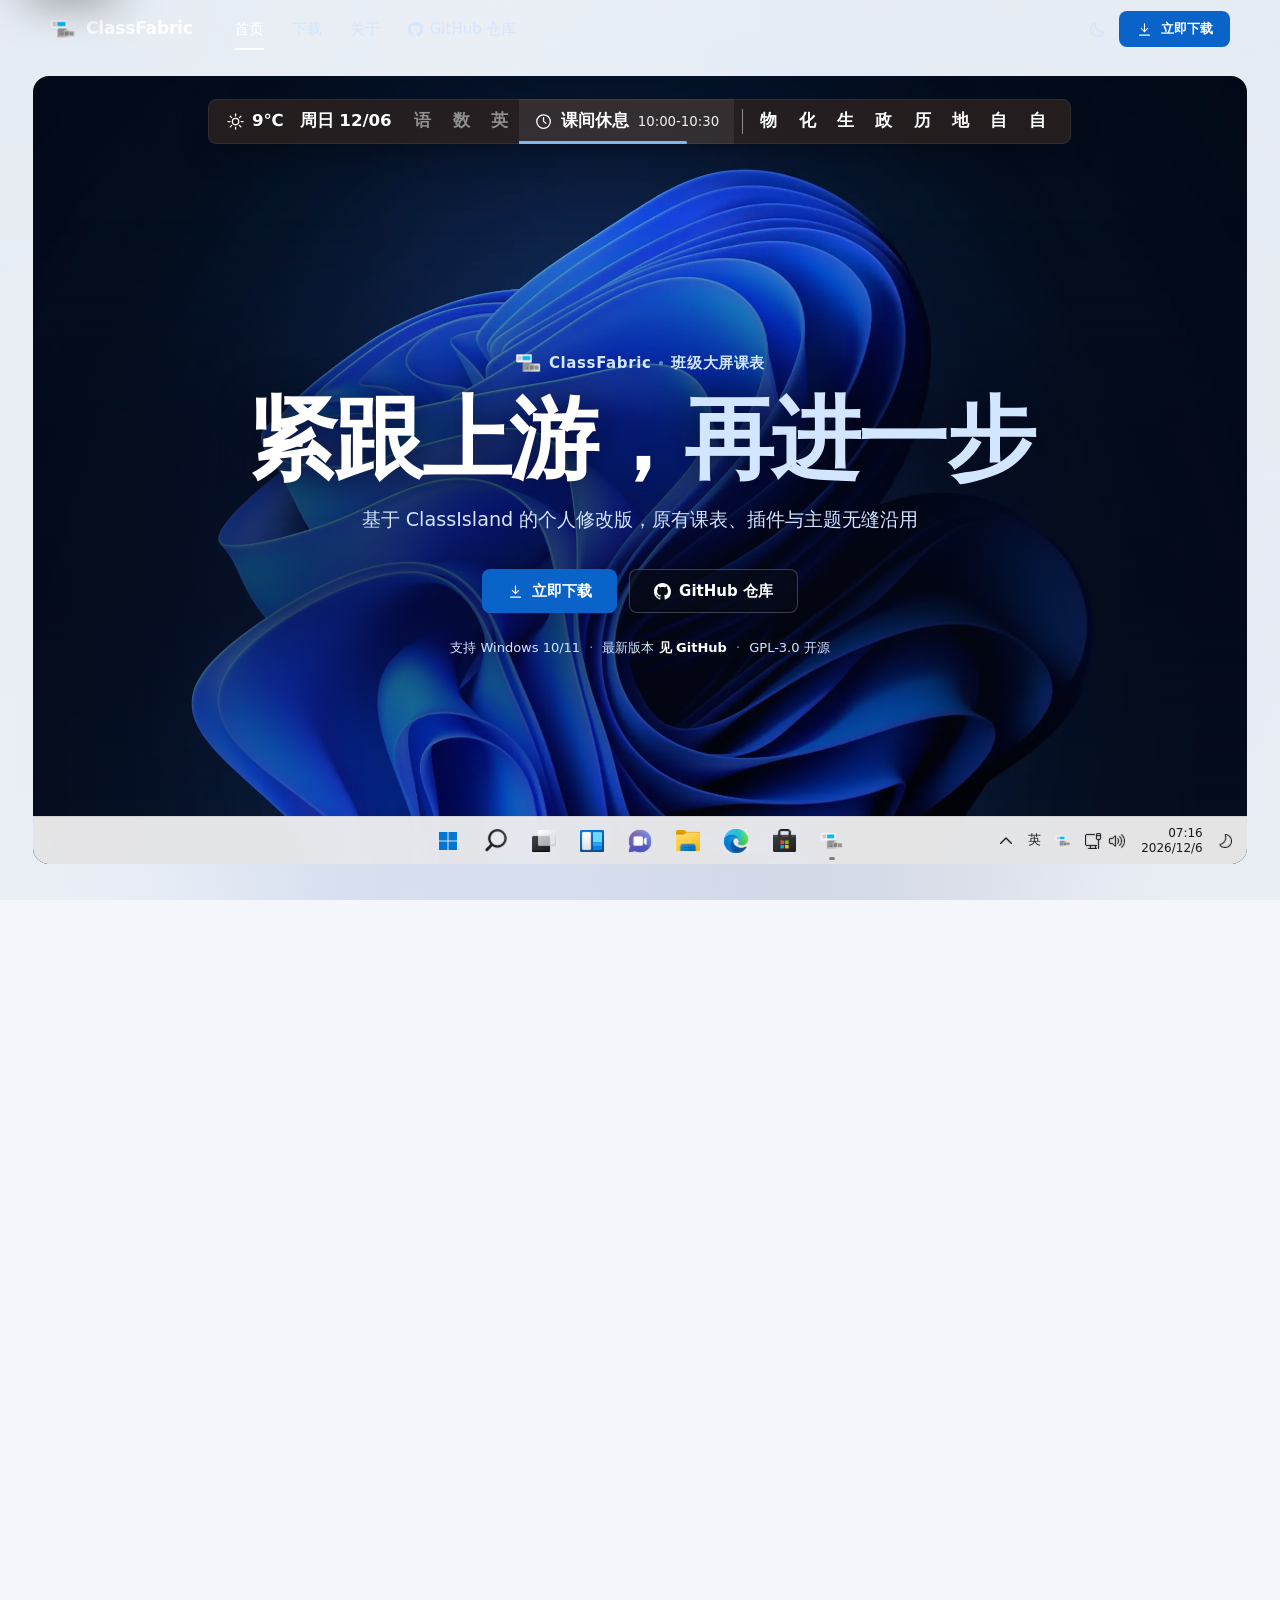
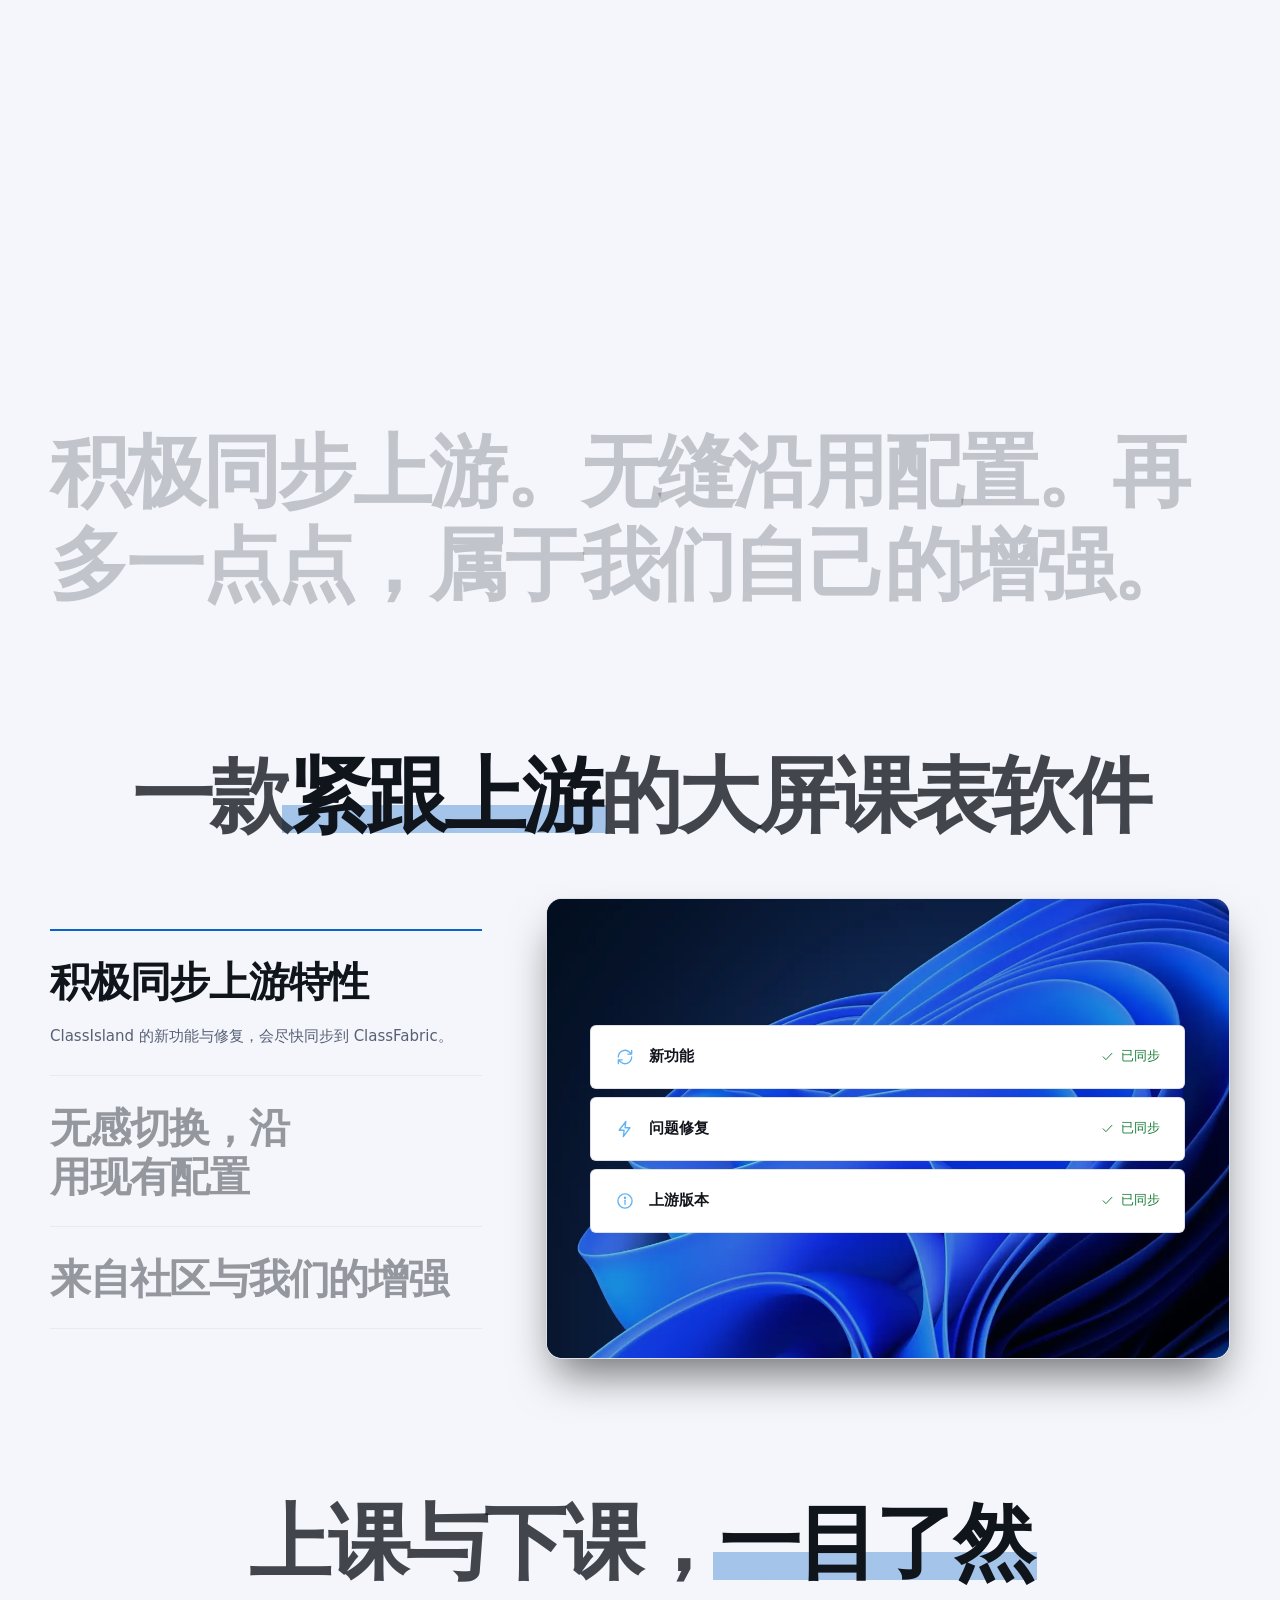
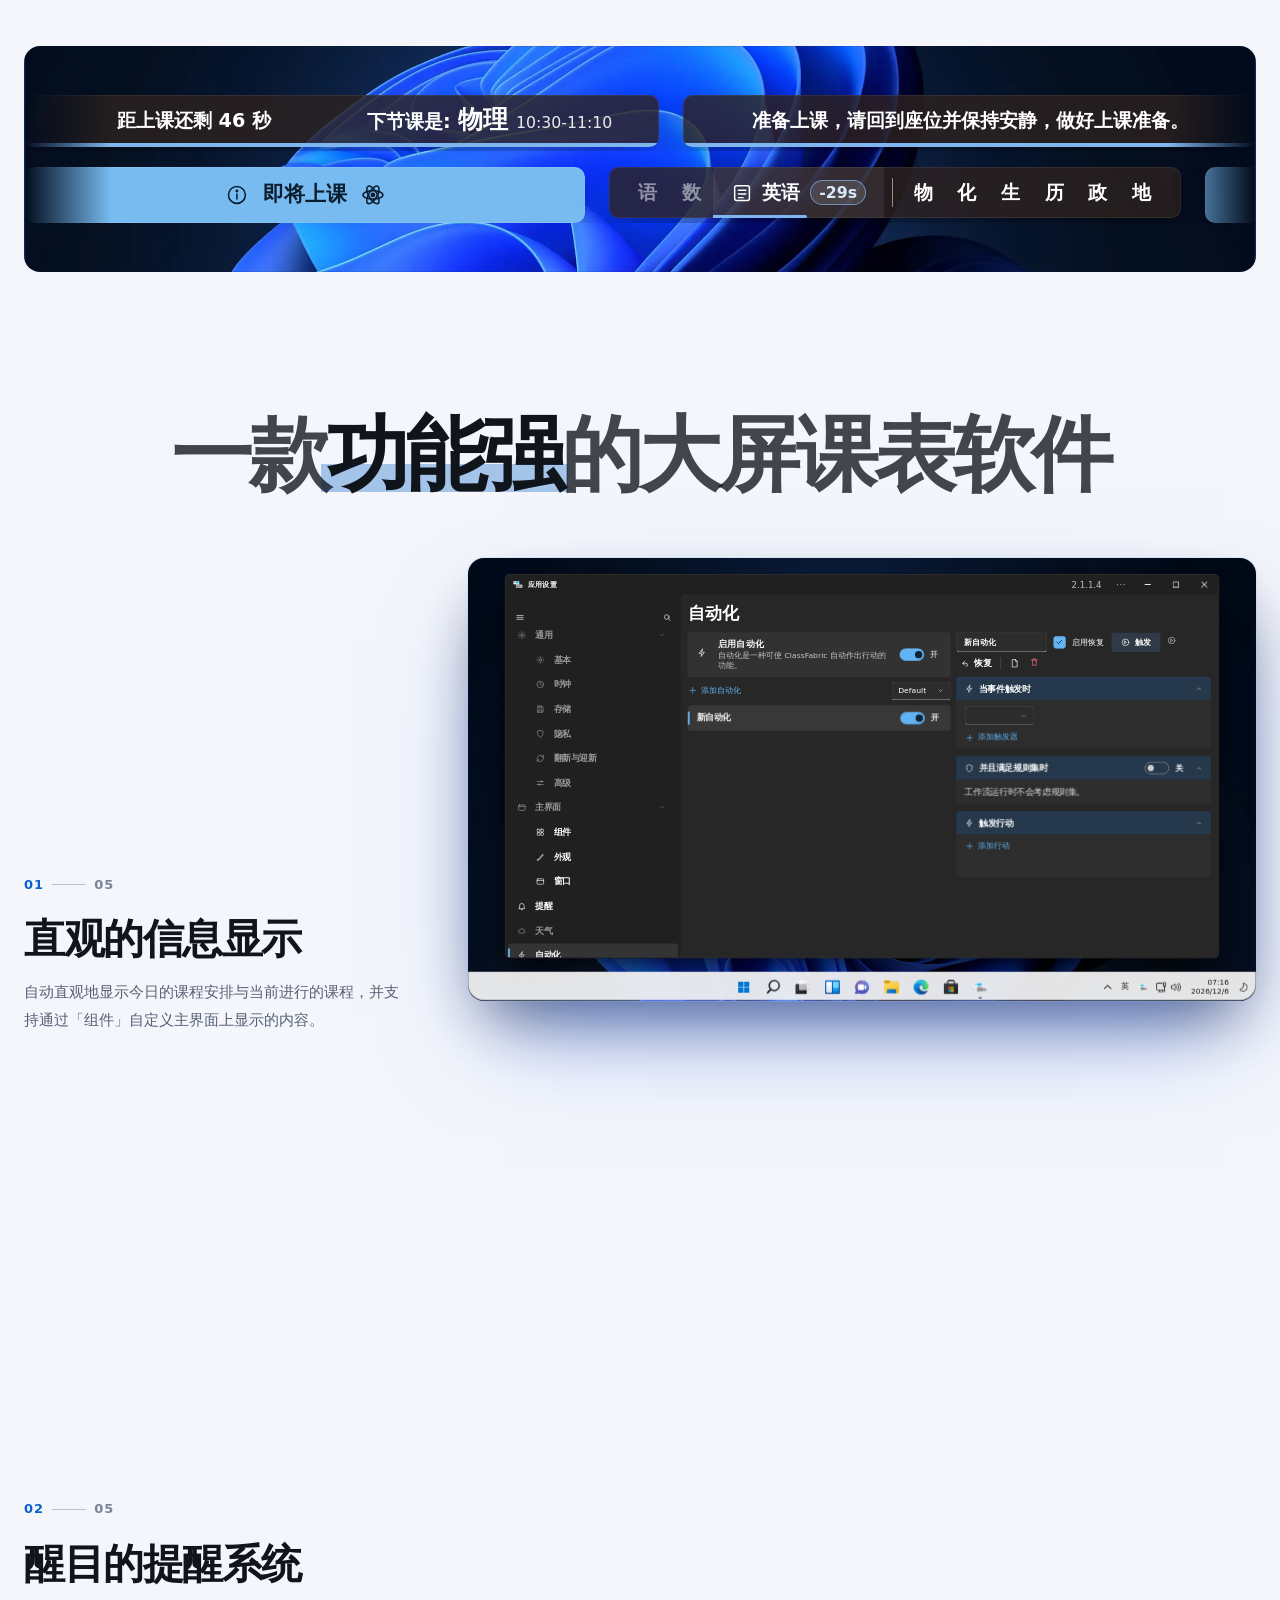
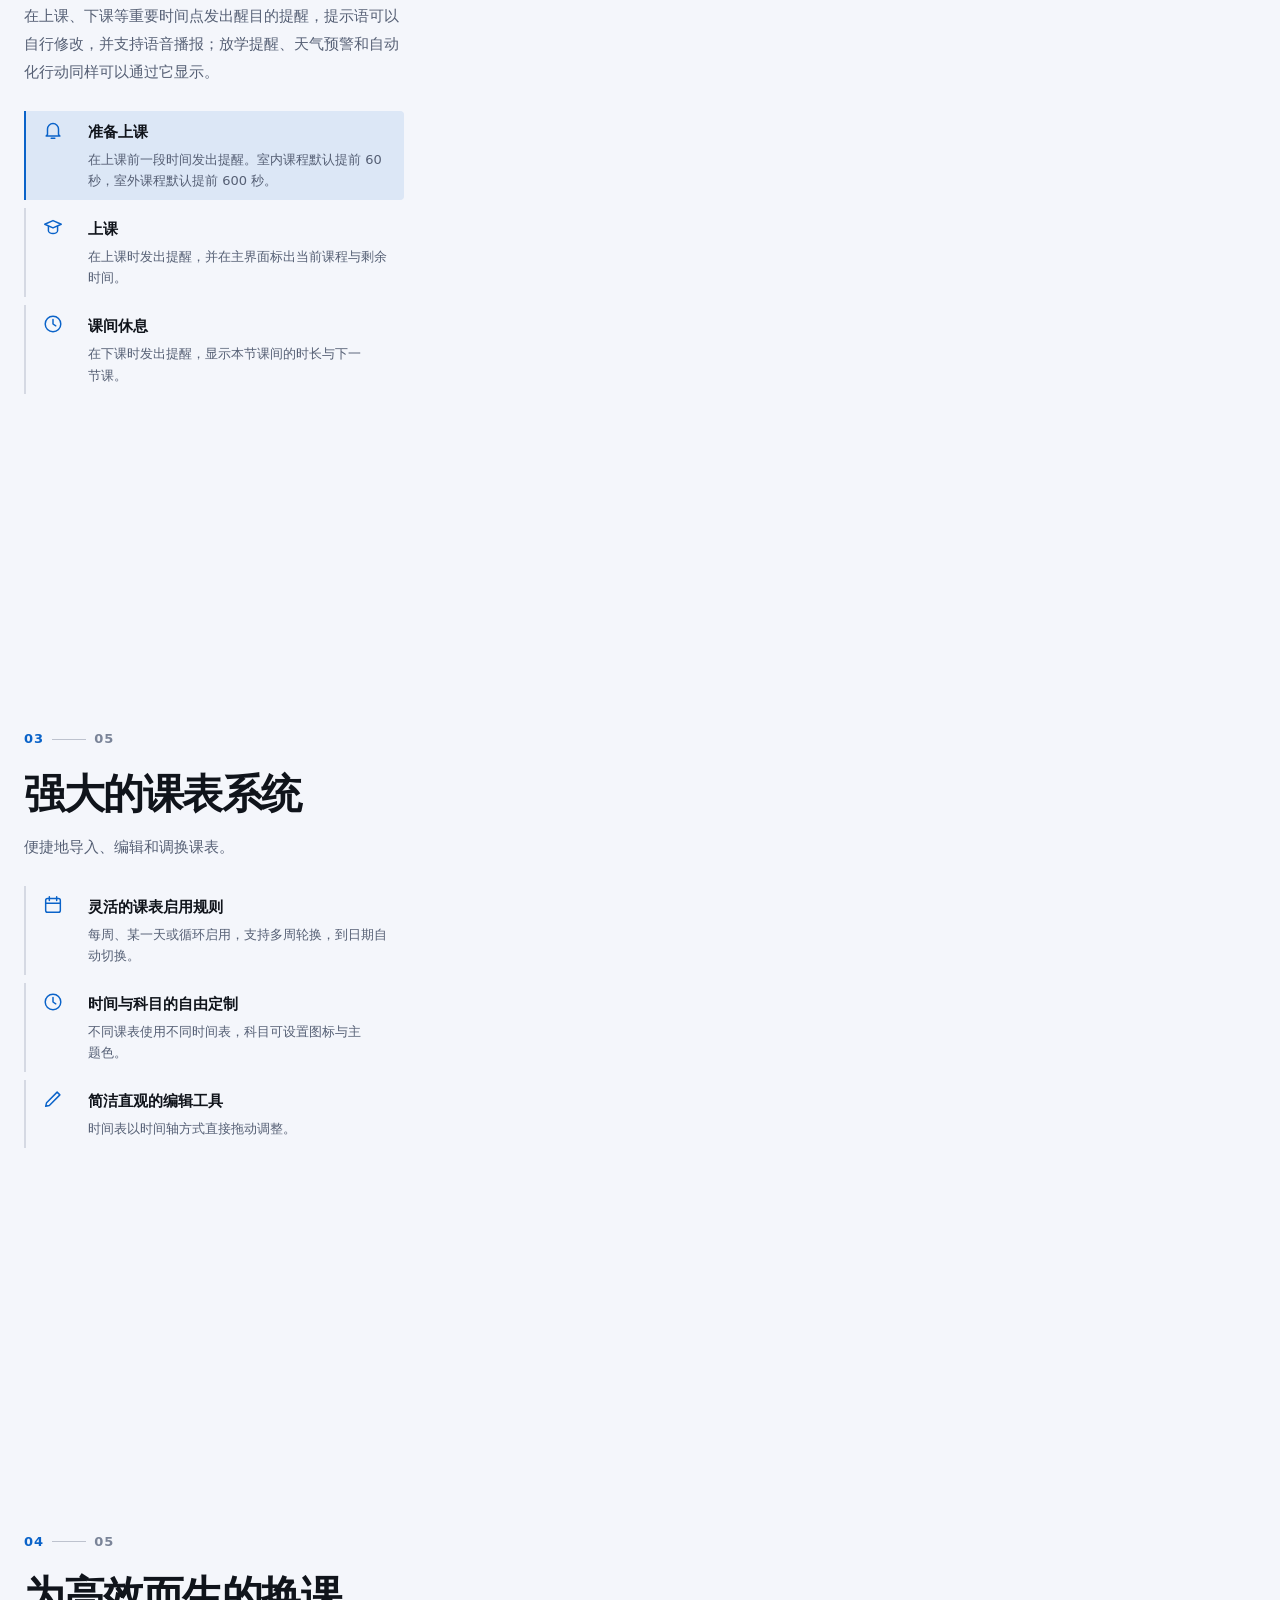
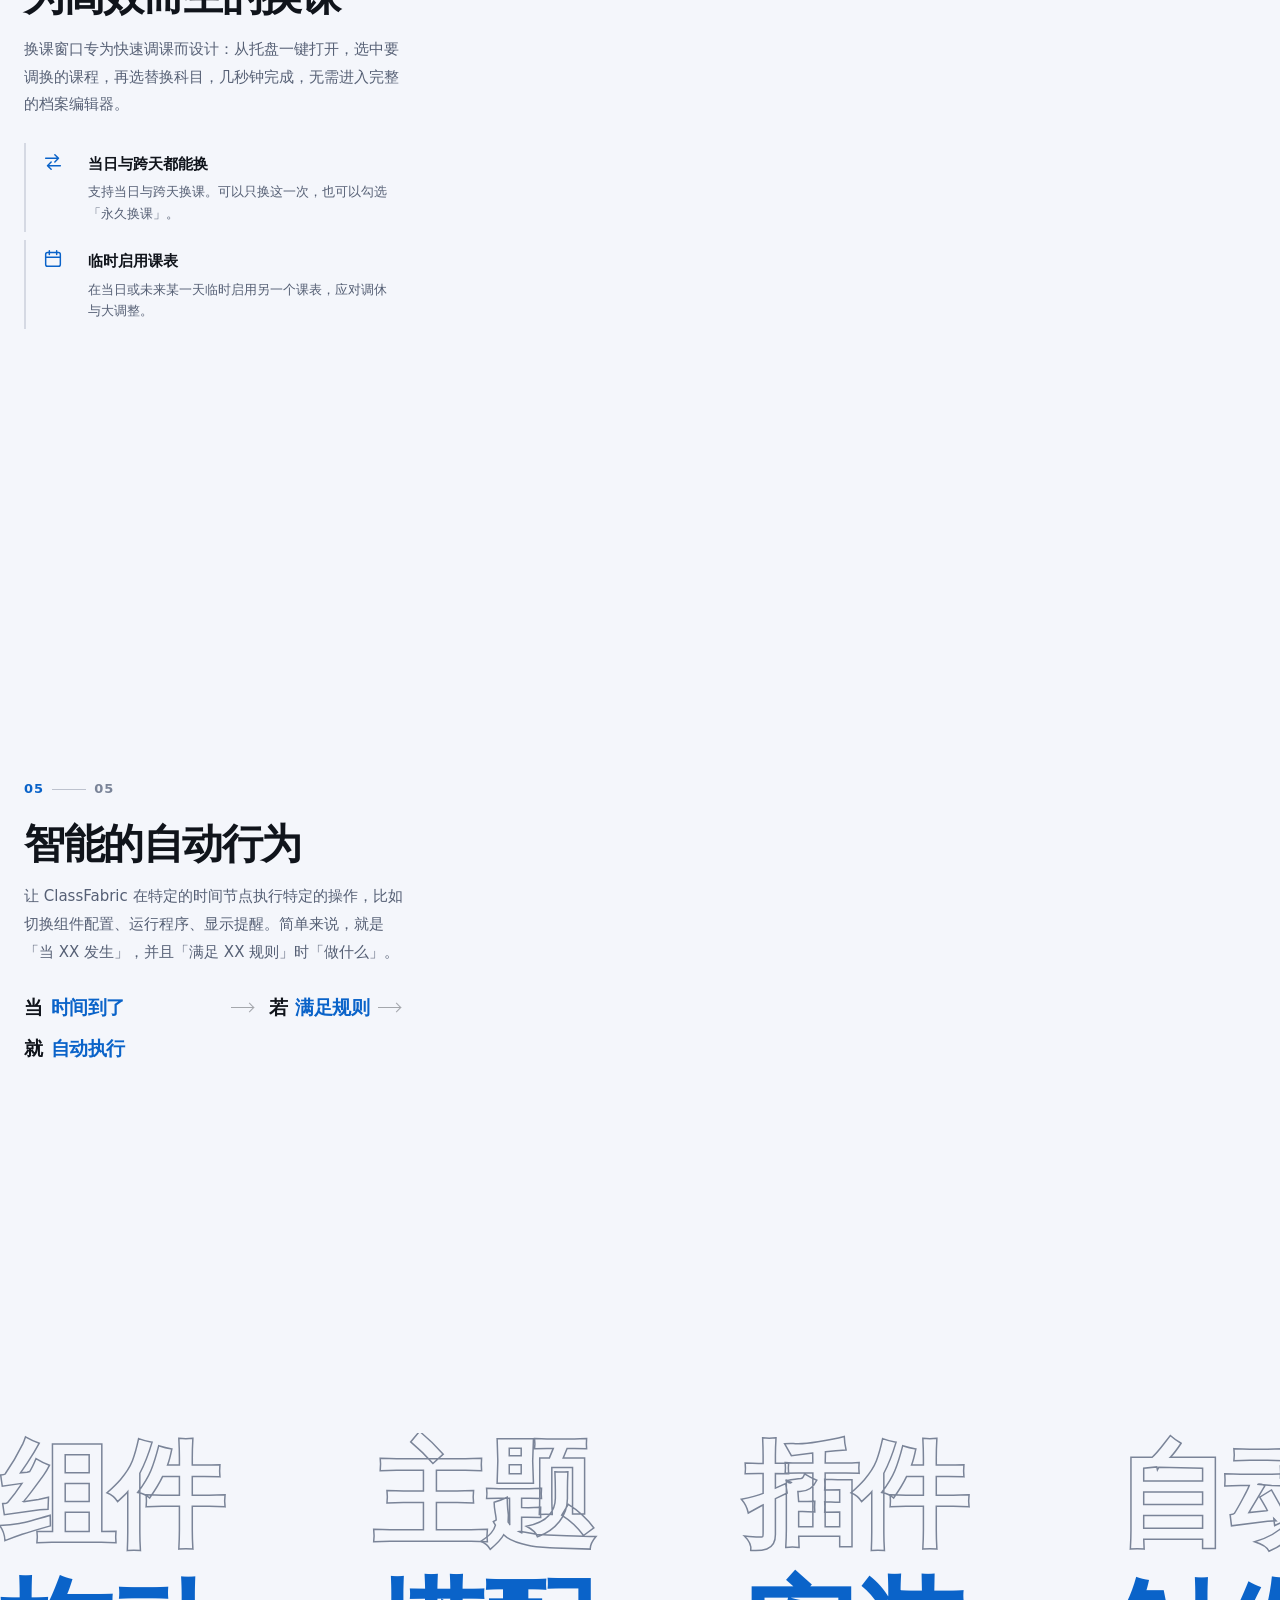
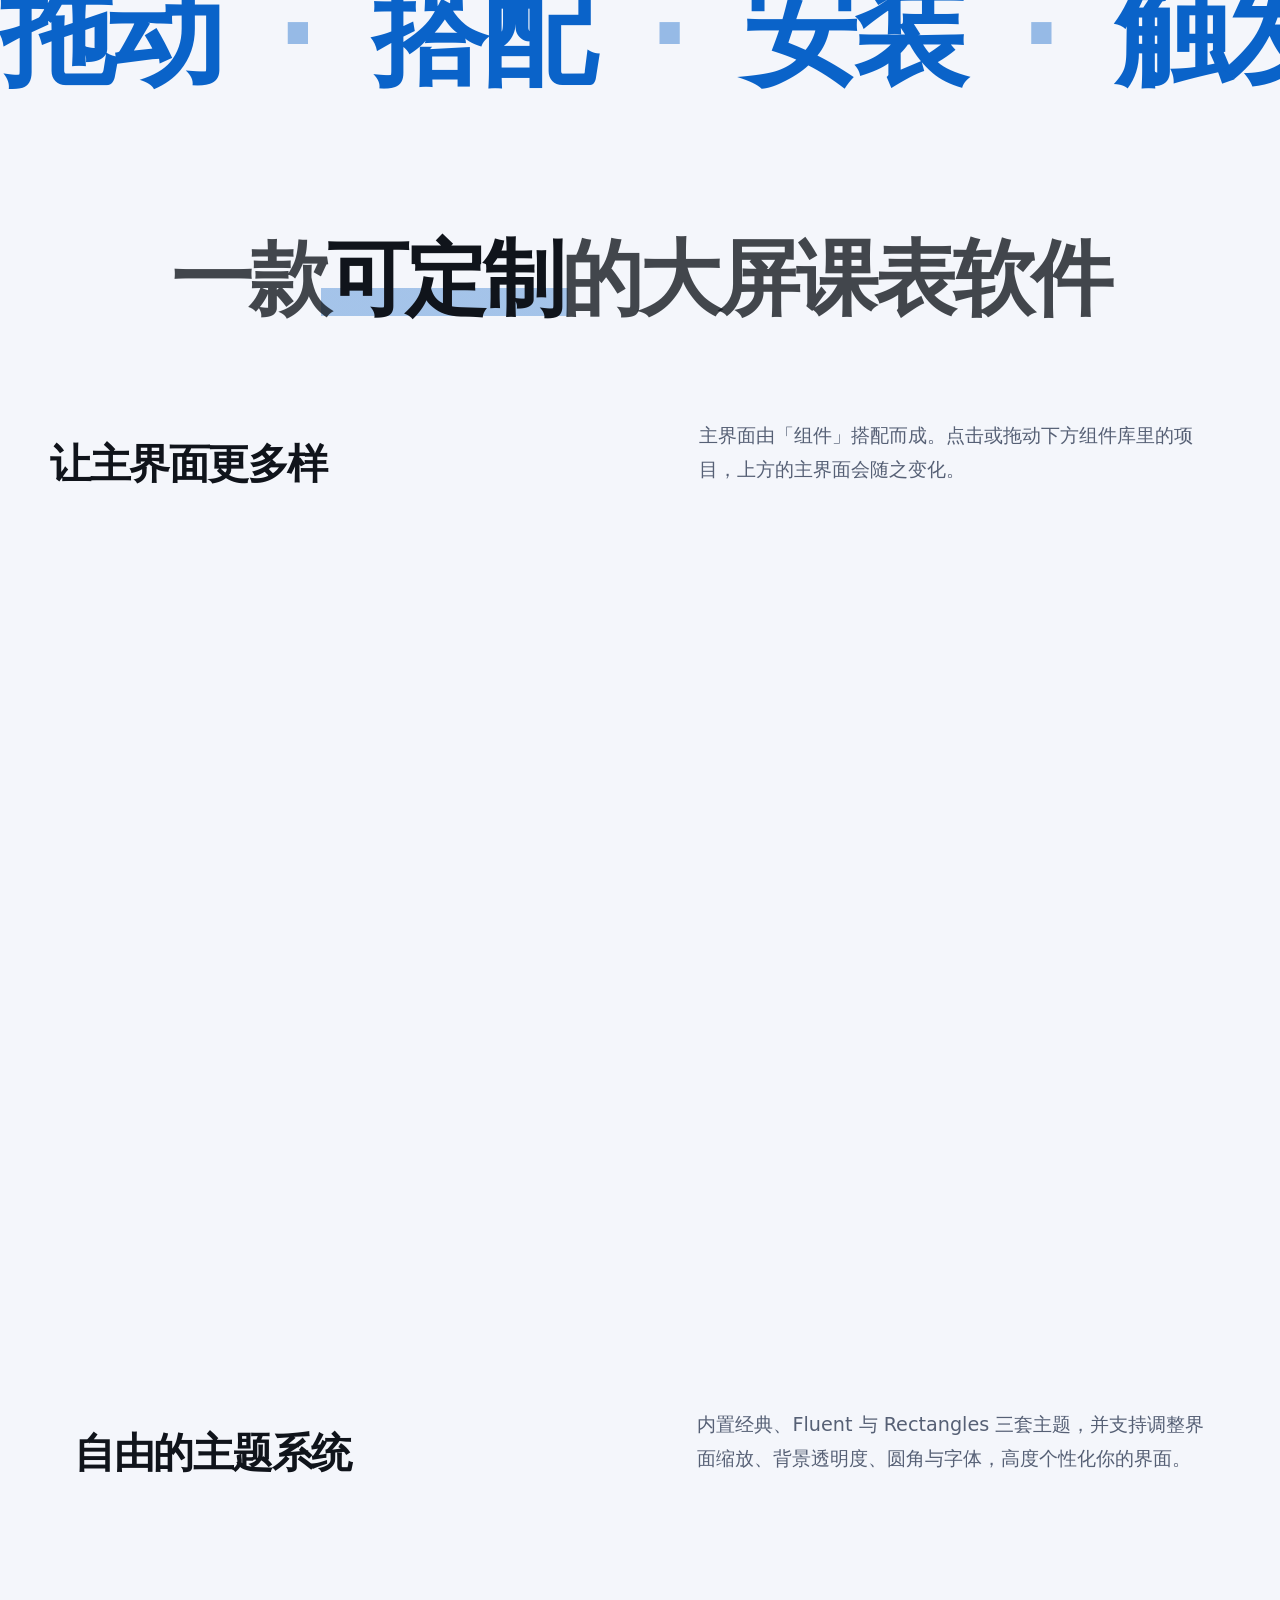
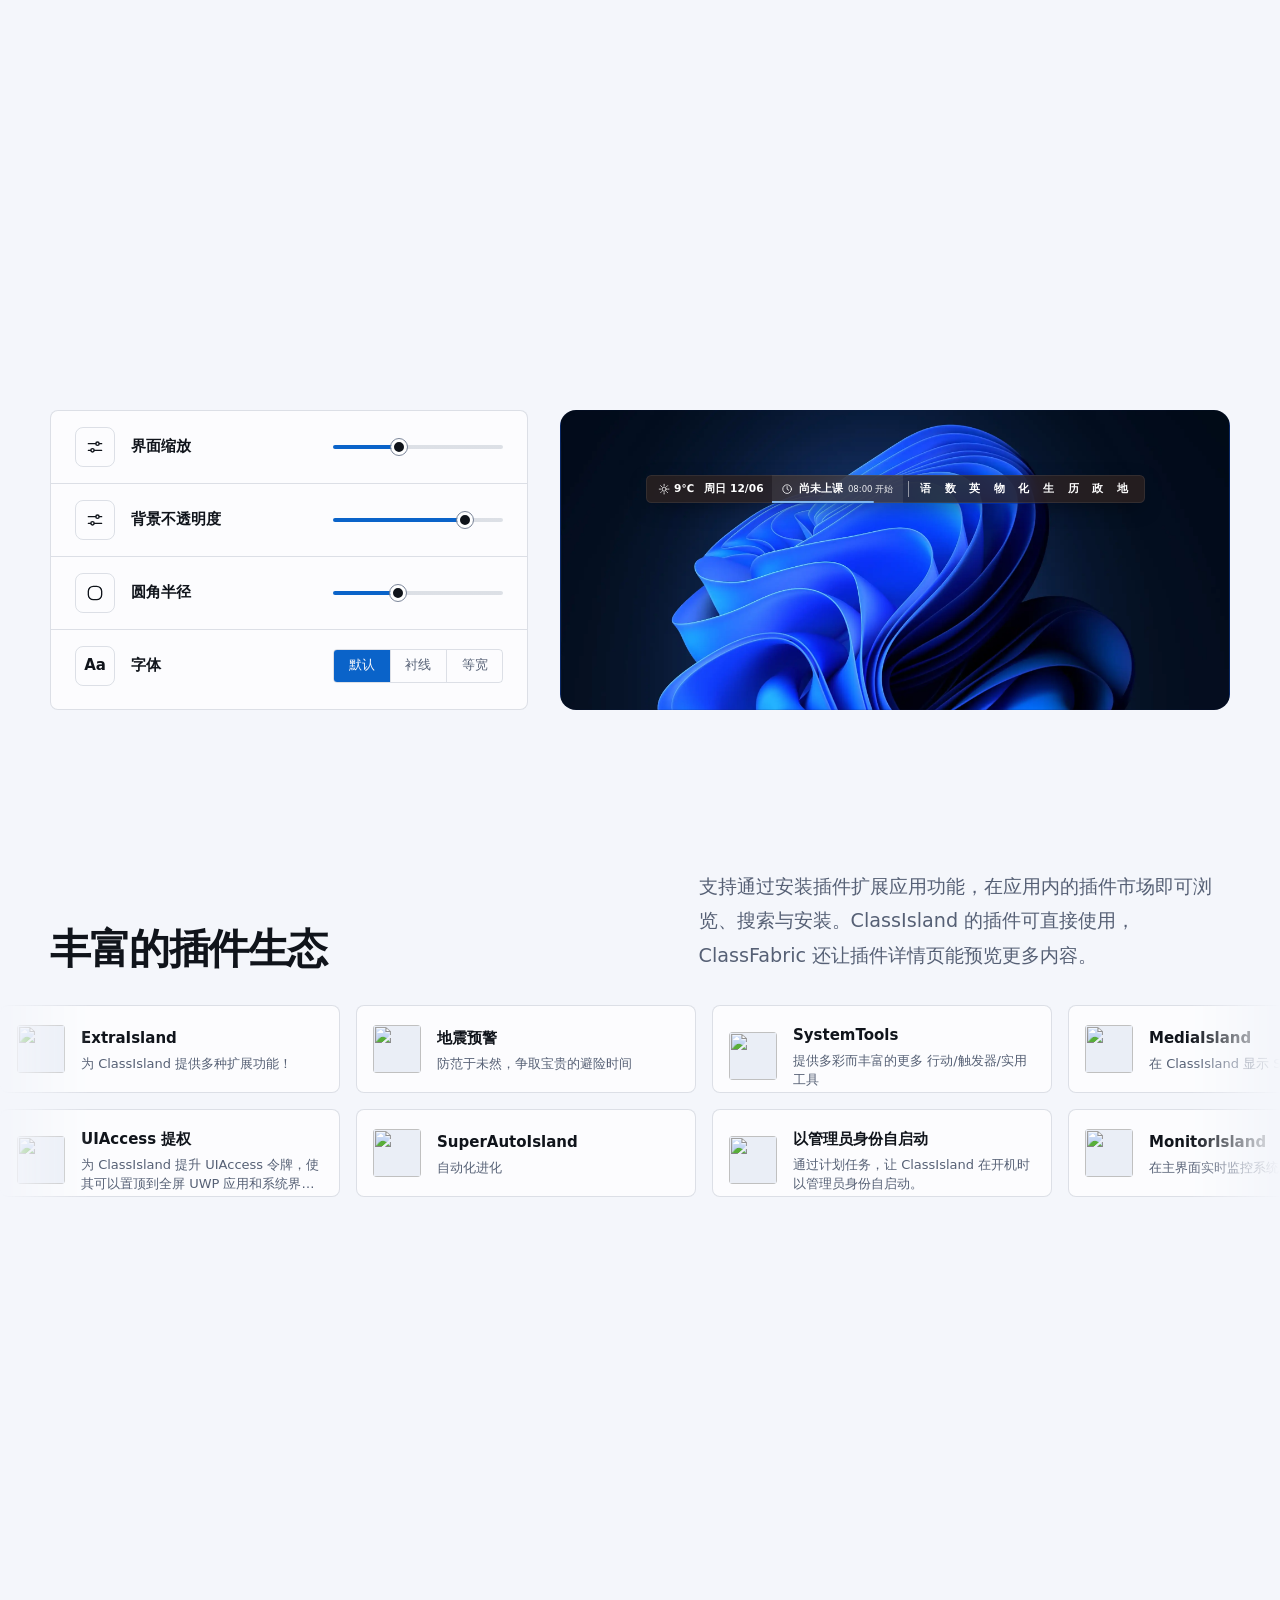
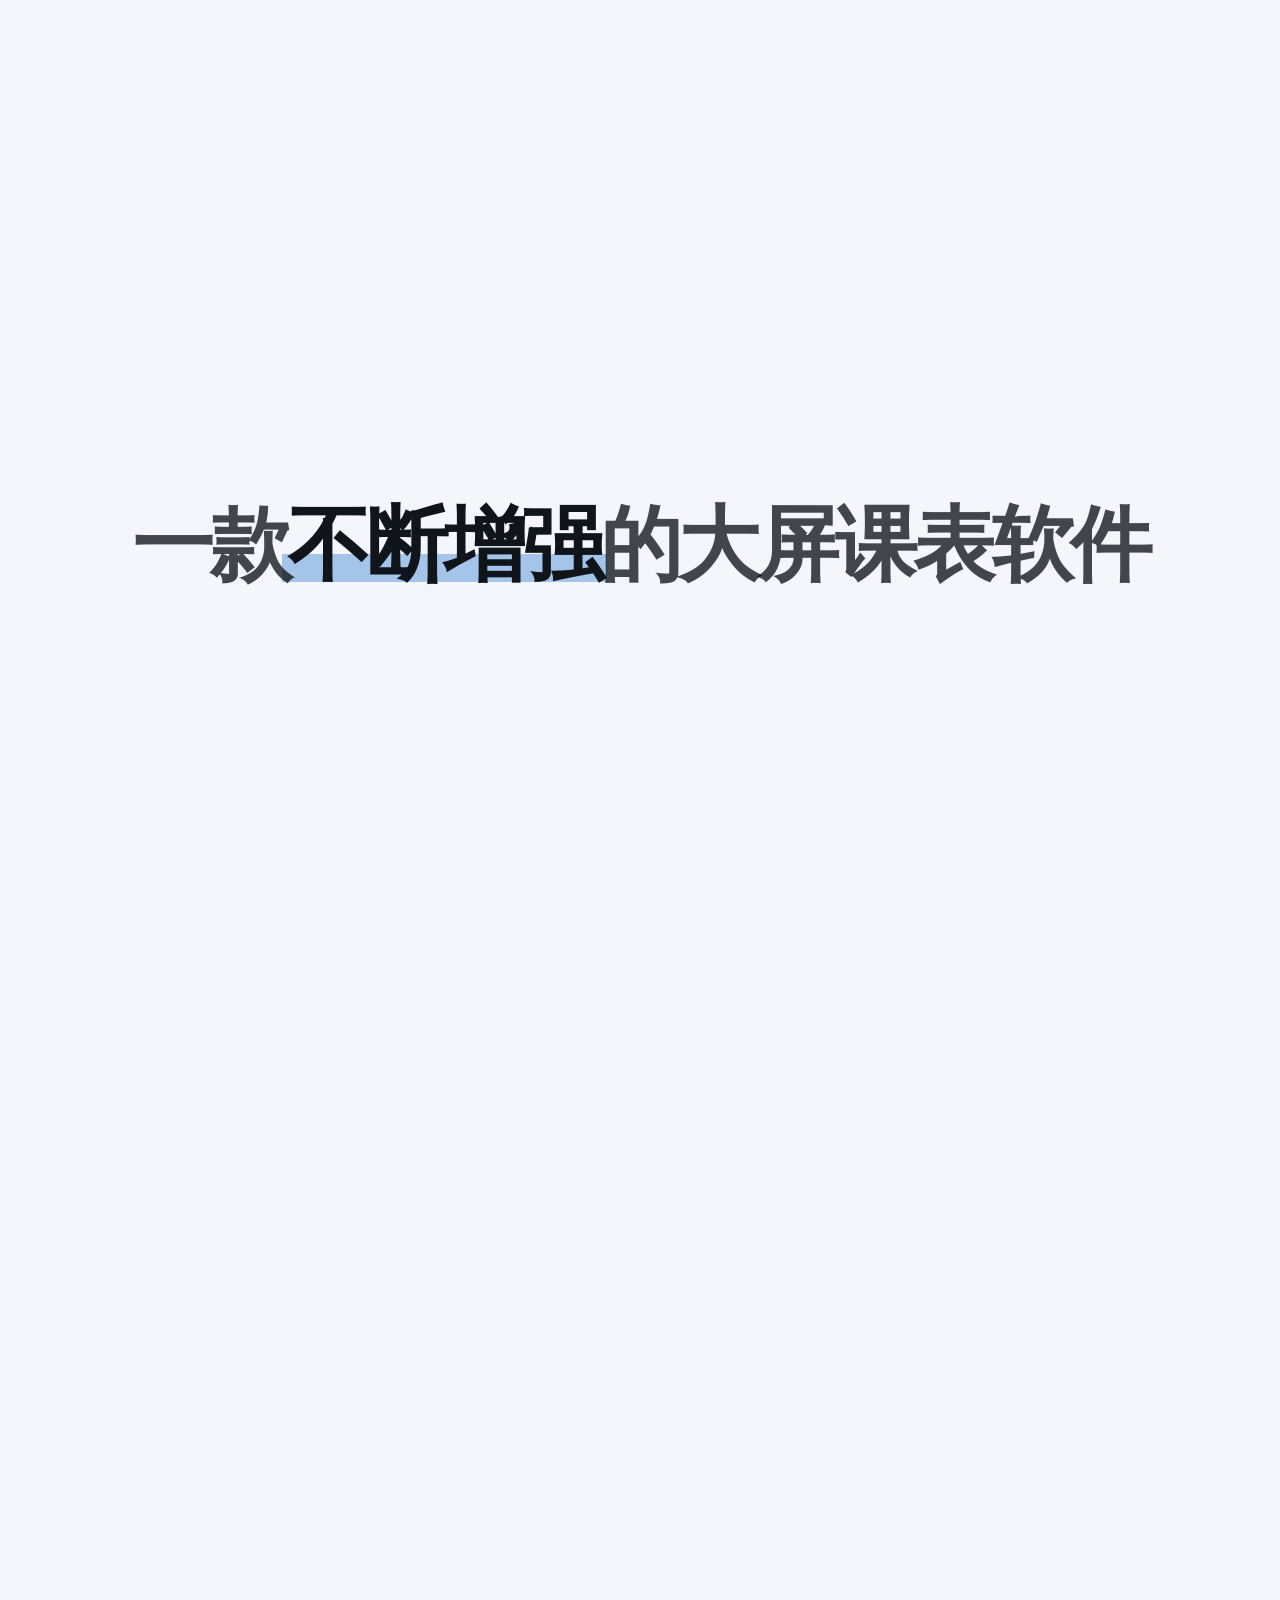
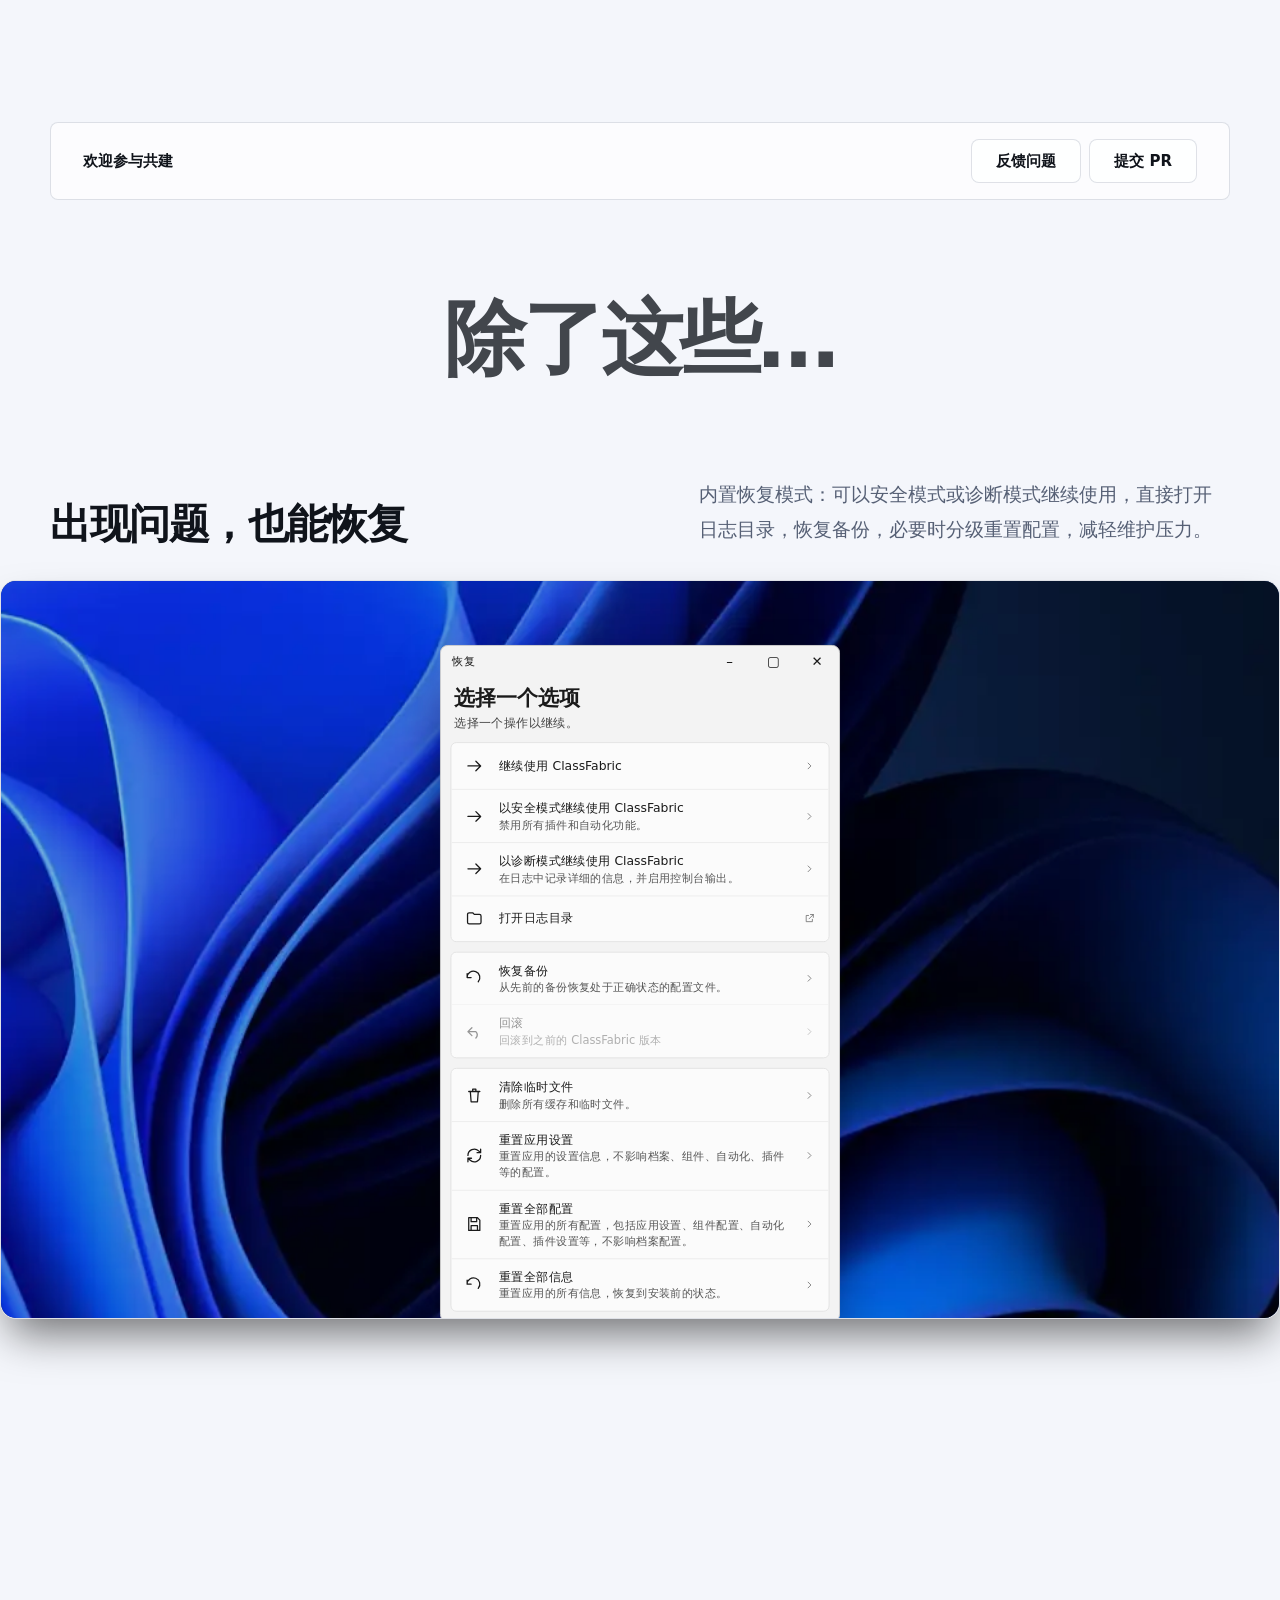
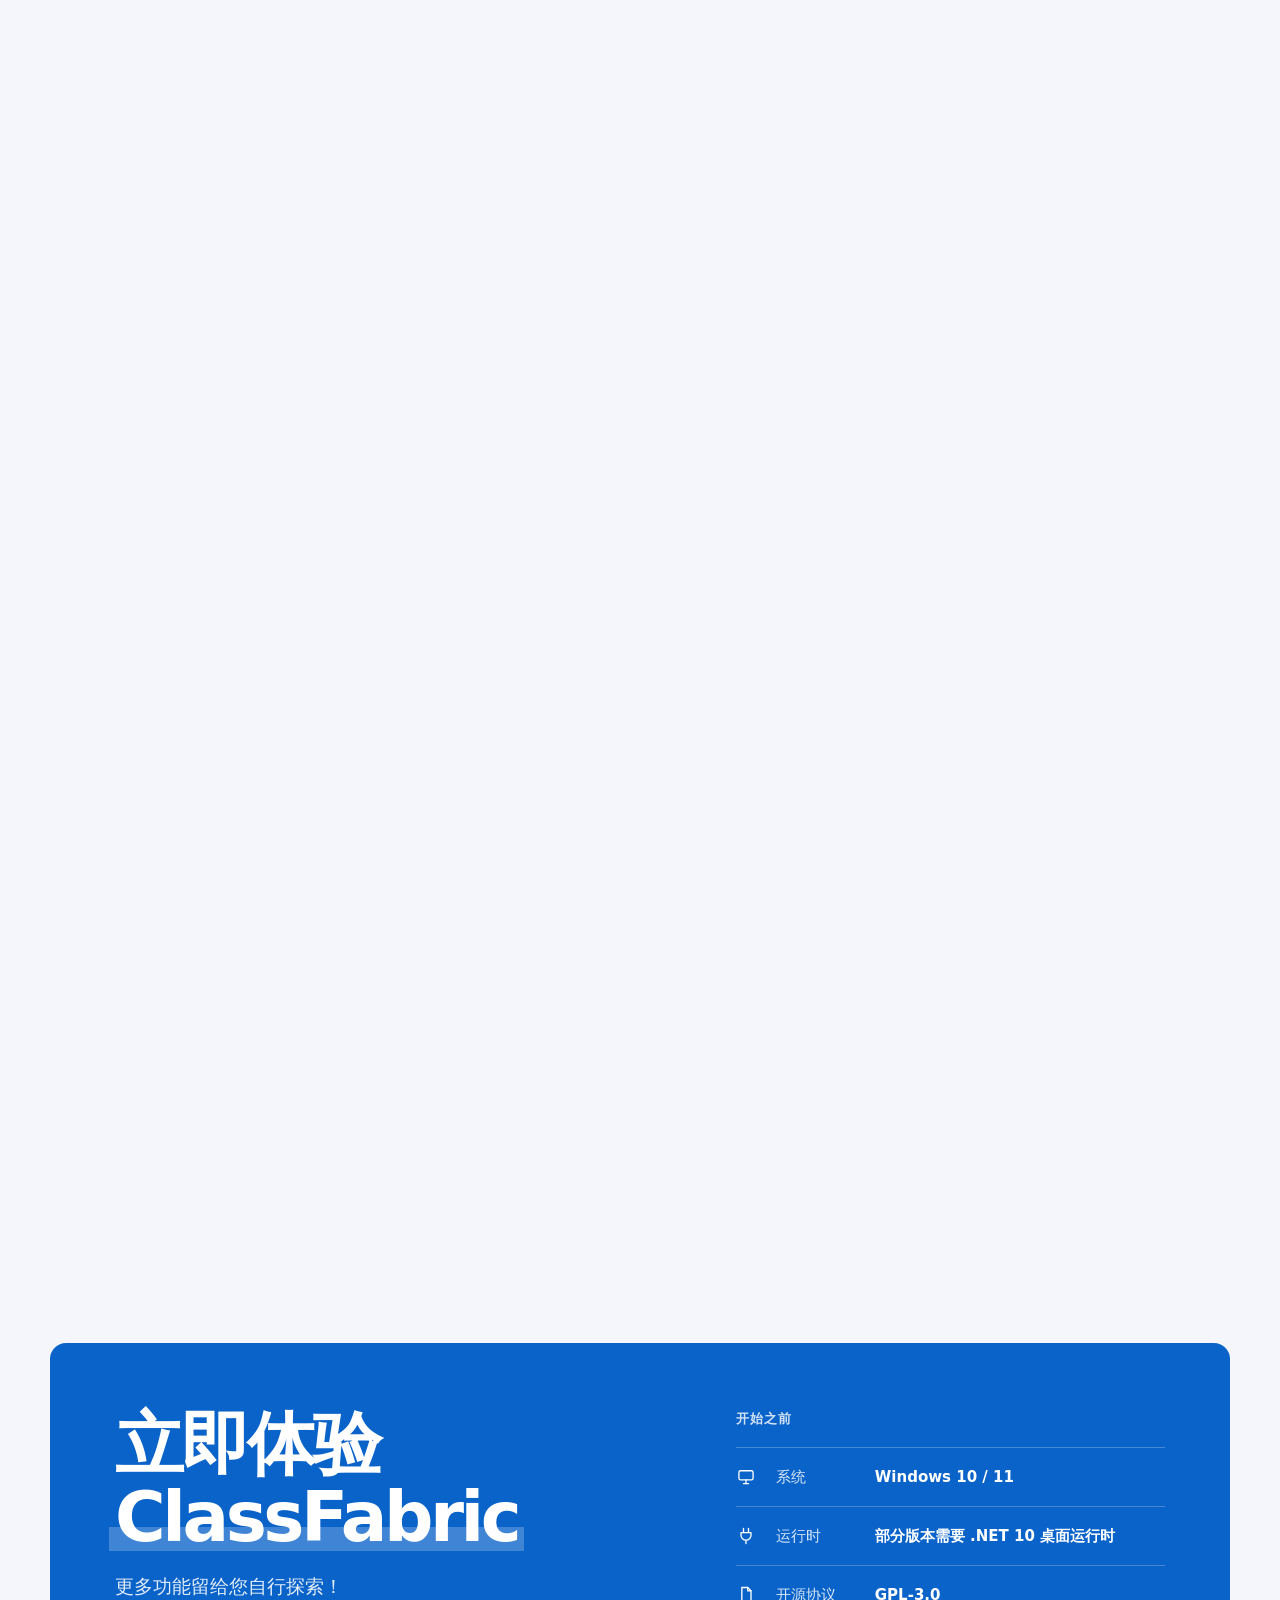
==== commit 2d6dae12: "首屏标题遮罩改为随标题淡出的纵向色带，去掉壁纸上滚动后残留的灰斑与弧形光晕 Co-Authored-By: Claude Sonnet 5.5 <noreply@anthropic.com> Clau" ====
--- a/m/index.html
+++ b/m/index.html
@@ -33,16 +33,16 @@
 <meta name="color-scheme" content="dark light">
 <script>document.documentElement.classList.add("js");try{var t=localStorage.getItem("cf_theme");if(t!=="light"&&t!=="dark")t=matchMedia("(prefers-color-scheme: light)").matches?"light":"dark";document.documentElement.dataset.theme=t}catch(e){}</script>
 <script>window.cfWpS=1;window.cfWpPre=1;(function () { var W = { lake: 'd', pine: 'dt', dune: 'd', dawn: 't', ember: 'tn', bloom: 'n' }; var L = { lake: 1, pine: 1, dawn: 1, dune: 1 }; var d = document.documentElement, h = new Date().getHours(); var ph = h >= 7 && h < 17 ? 'd' : (h >= 5 && h < 7) || (h >= 17 && h < 19) ? 't' : 'n'; var last = ''; try { last = localStorage.getItem('cf_wp') || ''; } catch (e) { } var mode = Math.random() < .5 ? 'time' : 'random'; var pool = Object.keys(W).filter(function (x) { return mode === 'random' || W[x].indexOf(ph) > -1; }); var q = pool.filter(function (x) { return x !== last; }); if (!q.length) q = pool; var k = q[Math.floor(Math.random() * q.length)]; try { localStorage.setItem('cf_wp', k); } catch (e) { } var big = '/assets/img/wp/' + k + (window.cfWpS ? '' : '-l') + '.webp'; d.style.setProperty('--wp', 'url(/assets/img/wp/' + k + '.webp)'); d.style.setProperty('--wpl', 'url(' + big + ')'); d.dataset.wp = k; d.dataset.wpi = L[k] ? 'light' : 'dark'; d.dataset.wpm = mode; d.dataset.wpt = ph; window.cfWp = { key: k, mode: mode, phase: ph }; if (window.cfWpPre) { var l = document.createElement('link'); l.rel = 'preload'; l.as = 'image'; l.type = 'image/webp'; l.href = window.cfWpPre === 2 ? '/assets/img/wp/' + k + '.webp' : big; l.setAttribute('fetchpriority', 'high'); document.head.appendChild(l); } })();</script>
-<link rel="stylesheet" href="/assets/css/site.css?v=9c0062e">
-<link rel="stylesheet" href="/assets/css/tokens.css?v=9c0062e">
-<link rel="stylesheet" href="/assets/css/materials.css?v=9c0062e">
-<link rel="stylesheet" href="/assets/css/nav.css?v=9c0062e">
-<link rel="stylesheet" href="/assets/css/base.css?v=9c0062e">
-<link rel="stylesheet" href="/assets/css/m.css?v=9c0062e">
+<link rel="stylesheet" href="/assets/css/site.css?v=5656296">
+<link rel="stylesheet" href="/assets/css/tokens.css?v=5656296">
+<link rel="stylesheet" href="/assets/css/materials.css?v=5656296">
+<link rel="stylesheet" href="/assets/css/nav.css?v=5656296">
+<link rel="stylesheet" href="/assets/css/base.css?v=5656296">
+<link rel="stylesheet" href="/assets/css/m.css?v=5656296">
 <script type="application/ld+json">{"@context":"https://schema.org","@graph":[{"@type":"Organization","@id":"https://cf.ansoukin.top/#org","name":"ClassFabric","url":"https://cf.ansoukin.top/","logo":{"@type":"ImageObject","url":"https://cf.ansoukin.top/assets/img/icon-192.png","width":192,"height":192},"sameAs":["https://github.com/Ansoukin/ClassFabric"]},{"@type":"WebSite","@id":"https://cf.ansoukin.top/#website","url":"https://cf.ansoukin.top/","name":"ClassFabric","alternateName":["ClassFabric 官网","ClassIsland 个人修改版"],"inLanguage":"zh-CN","publisher":{"@id":"https://cf.ansoukin.top/#org"}},{"@type":"SoftwareApplication","@id":"https://cf.ansoukin.top/#app","name":"ClassFabric","alternateName":"ClassIsland 个人修改版","applicationCategory":"EducationalApplication","operatingSystem":"Windows 10, Windows 11","description":"ClassIsland 的个人修改版班级大屏课表，紧跟上游更新，原有课表、插件与主题可直接沿用。","url":"https://cf.ansoukin.top/","downloadUrl":"https://cf.ansoukin.top/download.html","installUrl":"https://cf.ansoukin.top/download.html","license":"https://www.gnu.org/licenses/gpl-3.0.html","isBasedOn":{"@type":"SoftwareApplication","name":"ClassIsland","url":"https://classisland.tech"},"image":"https://cf.ansoukin.top/assets/img/og.jpg","featureList":["课表编辑与调课","自动化行为","插件生态","主题与主界面自定义","更多天气源","多语言（实验中）"],"offers":{"@type":"Offer","price":"0","priceCurrency":"CNY"},"publisher":{"@id":"https://cf.ansoukin.top/#org"}},{"@type":"SiteNavigationElement","@id":"https://cf.ansoukin.top/#nav-0","name":"首页","description":"ClassFabric 首页：紧跟上游的 ClassIsland 班级大屏课表","url":"https://cf.ansoukin.top/"},{"@type":"SiteNavigationElement","@id":"https://cf.ansoukin.top/#nav-1","name":"下载","description":"下载 ClassFabric Windows 版","url":"https://cf.ansoukin.top/download.html"},{"@type":"SiteNavigationElement","@id":"https://cf.ansoukin.top/#nav-2","name":"关于","description":"了解 ClassFabric 与 ClassIsland 的关系、已完成与计划中的功能","url":"https://cf.ansoukin.top/about.html"},{"@type":"WebPage","@id":"https://cf.ansoukin.top/#page","url":"https://cf.ansoukin.top/","name":"ClassFabric — 紧跟上游的 ClassIsland 班级大屏课表","description":"ClassFabric 是基于 ClassIsland 的个人修改版班级大屏课表：积极同步上游特性，原有课表、自动化、插件与主题无缝沿用，并加入更多天气源、多语言等改进。","inLanguage":"zh-CN","isPartOf":{"@id":"https://cf.ansoukin.top/#website"},"primaryImageOfPage":{"@type":"ImageObject","url":"https://cf.ansoukin.top/assets/img/og.jpg","width":1200,"height":630},"about":{"@id":"https://cf.ansoukin.top/#app"}}]}</script>
 <link rel="preconnect" href="https://api.github.com" crossorigin>
-<link rel="stylesheet" href="/assets/css/bento.css?v=9c0062e">
-<link rel="stylesheet" href="/assets/css/display.css?v=9c0062e">
+<link rel="stylesheet" href="/assets/css/bento.css?v=5656296">
+<link rel="stylesheet" href="/assets/css/display.css?v=5656296">
 </head>
 <body>
 <a class="skip" href="#main">跳到正文</a>
@@ -66,11 +66,11 @@
 <section class="sec" id="faqs"><div class="wrap"><h2 class="claim rv">常见问题</h2><div class="faq faqhome rv"><div class="acc" data-acc><div class="acc-i"><h3><button type="button" id="fqb0" aria-expanded="false" aria-controls="fqp0"><span>原来的课表、插件和主题还能用吗？</span><svg viewBox="0 0 24 24" aria-hidden="true"><path d="M6 9l6 6 6-6"/></svg></button></h3><div class="acc-p" id="fqp0" role="region" aria-labelledby="fqb0"><div><p>可以。ClassFabric 的底层代码与上游保持一致，安装后原有的课表、自动化、插件与主题可直接沿用。</p></div></div></div><div class="acc-i"><h3><button type="button" id="fqb1" aria-expanded="false" aria-controls="fqp1"><span>支持 Linux 和 macOS 吗？</span><svg viewBox="0 0 24 24" aria-hidden="true"><path d="M6 9l6 6 6-6"/></svg></button></h3><div class="acc-p" id="fqp1" role="region" aria-labelledby="fqb1"><div><p>目前仅提供 Windows 版本。代码中保留了相关支持，但我们暂无测试环境与精力维护，因此暂不提供官方构建。</p></div></div></div><div class="acc-i"><h3><button type="button" id="fqb2" aria-expanded="false" aria-controls="fqp2"><span>有交流群吗？</span><svg viewBox="0 0 24 24" aria-hidden="true"><path d="M6 9l6 6 6-6"/></svg></button></h3><div class="acc-p" id="fqp2" role="region" aria-labelledby="fqb2"><div><p>暂时没有。ClassIsland 现有的 QQ 频道与群属于上游项目，ClassFabric 的问题请直接在 GitHub 提交 Issue。</p></div></div></div><div class="acc-i"><h3><button type="button" id="fqb3" aria-expanded="false" aria-controls="fqp3"><span>软件出现问题怎么办？</span><svg viewBox="0 0 24 24" aria-hidden="true"><path d="M6 9l6 6 6-6"/></svg></button></h3><div class="acc-p" id="fqp3" role="region" aria-labelledby="fqb3"><div><p>可以先尝试内置的恢复模式：以安全模式启动、查看日志、恢复备份，必要时重置配置。仍无法解决，请在 GitHub 提交 Issue 并附上诊断信息。</p></div></div></div><div class="acc-i"><h3><button type="button" id="fqb4" aria-expanded="false" aria-controls="fqp4"><span>和 ClassIsland 是什么关系？</span><svg viewBox="0 0 24 24" aria-hidden="true"><path d="M6 9l6 6 6-6"/></svg></button></h3><div class="acc-p" id="fqp4" role="region" aria-labelledby="fqb4"><div><p>ClassFabric 建立在 ClassIsland 之上，并持续同步上游，没有上游就没有它。可以把它看作一个「更早体验新功能，并带有额外改进」的选择。</p></div></div></div><div class="acc-i"><h3><button type="button" id="fqb5" aria-expanded="false" aria-controls="fqp5"><span>开源协议是什么？</span><svg viewBox="0 0 24 24" aria-hidden="true"><path d="M6 9l6 6 6-6"/></svg></button></h3><div class="acc-p" id="fqp5" role="region" aria-labelledby="fqb5"><div><p>GPL-3.0，与上游一致。ClassIsland 的版权归 HelloWRC，ClassFabric 的改动版权归各自贡献者。</p></div></div></div></div></div></div></section>
 <section class="final3"><div class="wrap"><h2 class="rv">立即体验<br><span class="g">ClassFabric</span></h2><p class="rv d1">更多功能留给您自行探索！</p><div class="cta rv d2"><a class="btn blue" href="/download.html"><svg viewBox="0 0 24 24" aria-hidden="true"><path d="M12 4v11m0 0l-4.5-4.5M12 15l4.5-4.5M5 20h14"/></svg>立即下载</a><a class="btn glass" href="/about.html">了解更多</a></div></div></section>
 </main>
-<footer class="foot"><div class="wrap"><div class="cols"><div><a class="brand" href="/"><img src="/assets/img/icon-64.png" width="26" height="26" alt="">ClassFabric</a><p class="about">ClassIsland 的个人修改版班级大屏课表。紧跟上游，并加入来自社区与我们的改进。</p></div><div><h2 class="fh">产品</h2><ul><li><a href="/download.html">下载</a></li><li><a href="https://github.com/Ansoukin/ClassFabric/releases" rel="noopener">版本发布</a></li><li><a href="/about.html#planned">计划中的功能</a></li></ul></div><div><h2 class="fh">项目</h2><ul><li><a href="https://github.com/Ansoukin/ClassFabric" rel="noopener">GitHub 仓库</a></li><li><a href="https://github.com/Ansoukin/ClassFabric/issues" rel="noopener">反馈问题</a></li><li><a href="/about.html#join">参与贡献</a></li></ul></div><div><h2 class="fh">了解更多</h2><ul><li><a href="/about.html">关于 ClassFabric</a></li><li><a href="/about.html#faq">常见问题</a></li><li><a href="https://classisland.tech" rel="noopener">ClassIsland 官网</a></li></ul></div></div><div class="legal">© 2026 ClassFabric　基于 HelloWRC 的 ClassIsland（© 2023–2026 HelloWRC）二次开发，以 GPL-3.0 协议开源。<br>ClassFabric 是个人修改版，并非 ClassIsland 官方项目；ClassIsland 的名称与原有功能归其原作者所有。</div><p class="pcl"><a href="/?view=pc">查看电脑版网页</a></p><div class="bld" title="V1.0.8 发布于 2026-11-16"><span class="dot"></span><span>站点版本 v1.0.8</span><i></i><span>Build 20261116</span><i></i><code>9c0062e</code></div></div><div class="foot-mark" aria-hidden="true">ClassFabric</div></footer>
-<script src="/assets/js/site.js?v=9c0062e" defer></script>
-<script src="/assets/js/m.js?v=9c0062e" defer></script>
-<script src="/assets/js/dl.js?v=9c0062e" defer></script>
-<script src="/assets/js/fx.js?v=9c0062e" defer></script>
-<script src="/assets/js/bento.js?v=9c0062e" defer></script>
+<footer class="foot"><div class="wrap"><div class="cols"><div><a class="brand" href="/"><img src="/assets/img/icon-64.png" width="26" height="26" alt="">ClassFabric</a><p class="about">ClassIsland 的个人修改版班级大屏课表。紧跟上游，并加入来自社区与我们的改进。</p></div><div><h2 class="fh">产品</h2><ul><li><a href="/download.html">下载</a></li><li><a href="https://github.com/Ansoukin/ClassFabric/releases" rel="noopener">版本发布</a></li><li><a href="/about.html#planned">计划中的功能</a></li></ul></div><div><h2 class="fh">项目</h2><ul><li><a href="https://github.com/Ansoukin/ClassFabric" rel="noopener">GitHub 仓库</a></li><li><a href="https://github.com/Ansoukin/ClassFabric/issues" rel="noopener">反馈问题</a></li><li><a href="/about.html#join">参与贡献</a></li></ul></div><div><h2 class="fh">了解更多</h2><ul><li><a href="/about.html">关于 ClassFabric</a></li><li><a href="/about.html#faq">常见问题</a></li><li><a href="https://classisland.tech" rel="noopener">ClassIsland 官网</a></li></ul></div></div><div class="legal">© 2026 ClassFabric　基于 HelloWRC 的 ClassIsland（© 2023–2026 HelloWRC）二次开发，以 GPL-3.0 协议开源。<br>ClassFabric 是个人修改版，并非 ClassIsland 官方项目；ClassIsland 的名称与原有功能归其原作者所有。</div><p class="pcl"><a href="/?view=pc">查看电脑版网页</a></p><div class="bld" title="V1.0.8 发布于 2026-11-16"><span class="dot"></span><span>站点版本 v1.0.8</span><i></i><span>Build 20261116</span><i></i><code>5656296</code></div></div><div class="foot-mark" aria-hidden="true">ClassFabric</div></footer>
+<script src="/assets/js/site.js?v=5656296" defer></script>
+<script src="/assets/js/m.js?v=5656296" defer></script>
+<script src="/assets/js/dl.js?v=5656296" defer></script>
+<script src="/assets/js/fx.js?v=5656296" defer></script>
+<script src="/assets/js/bento.js?v=5656296" defer></script>
 </body>
 </html>
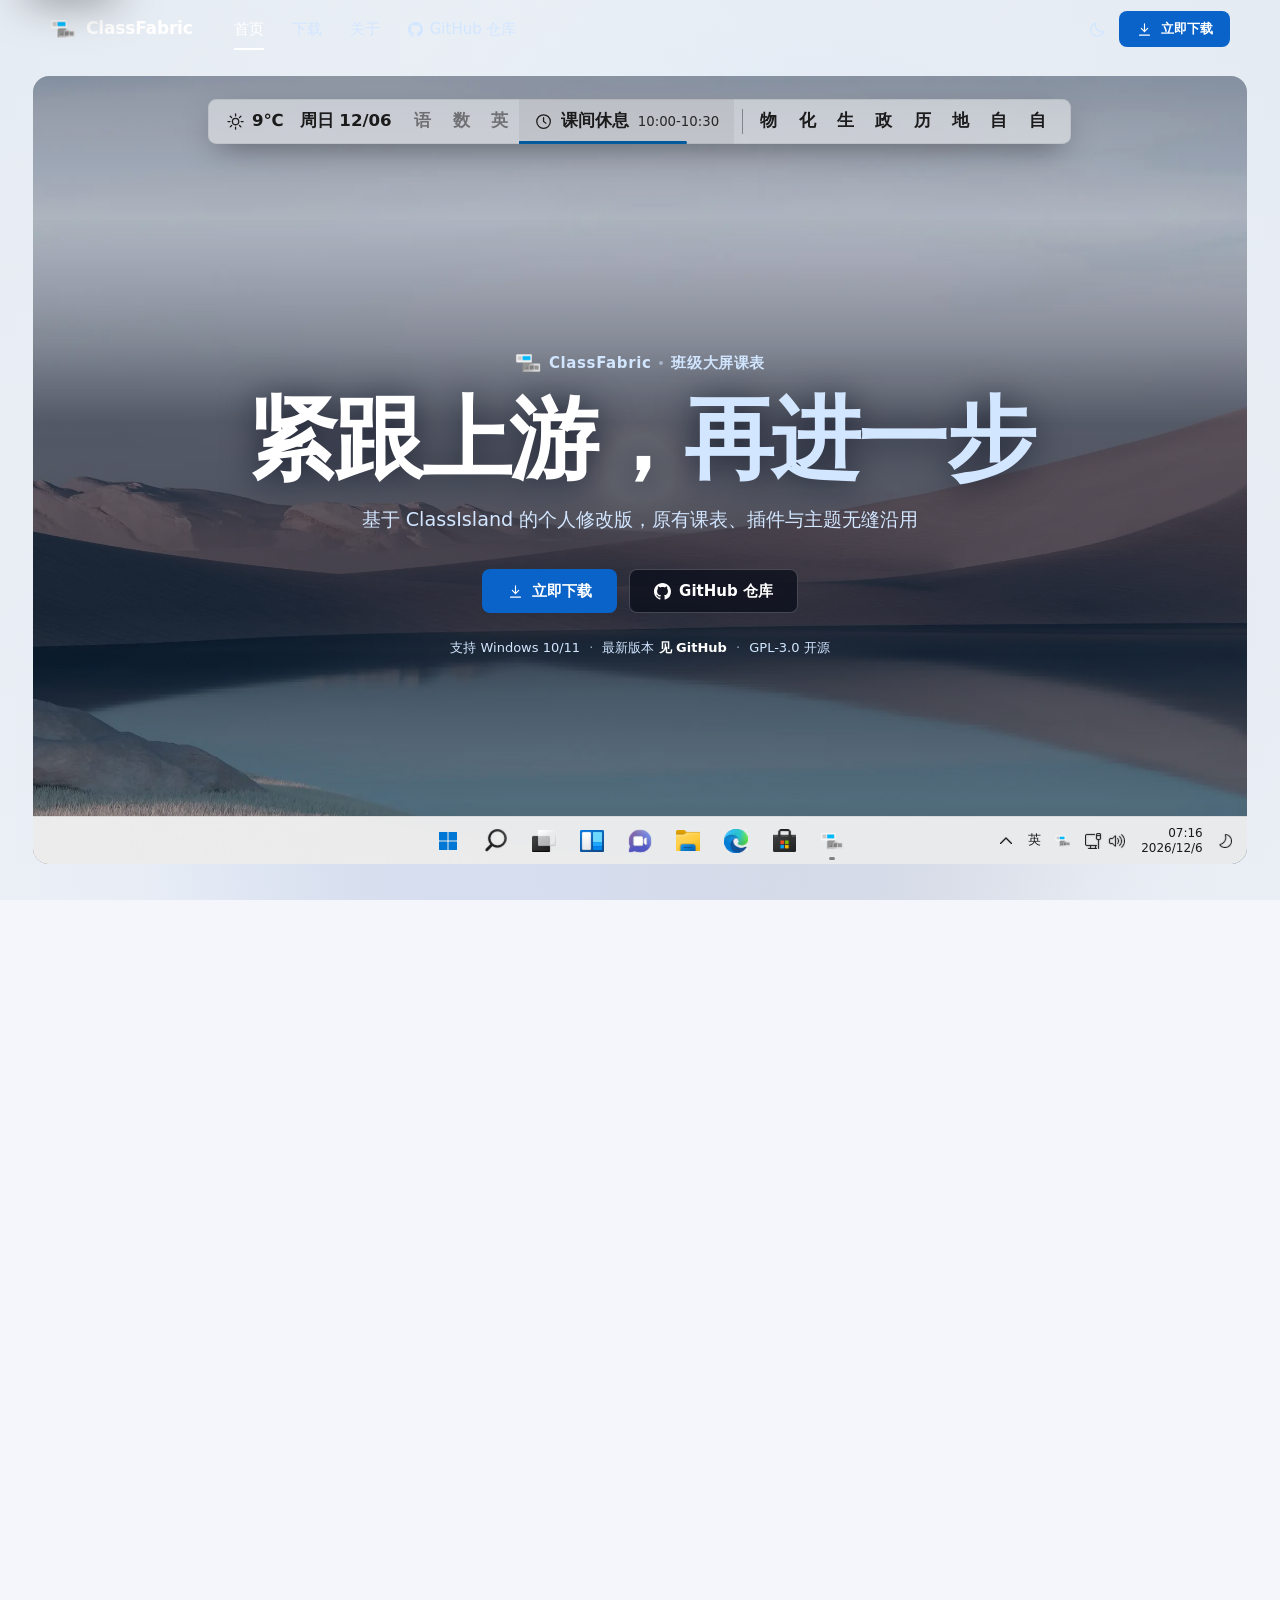
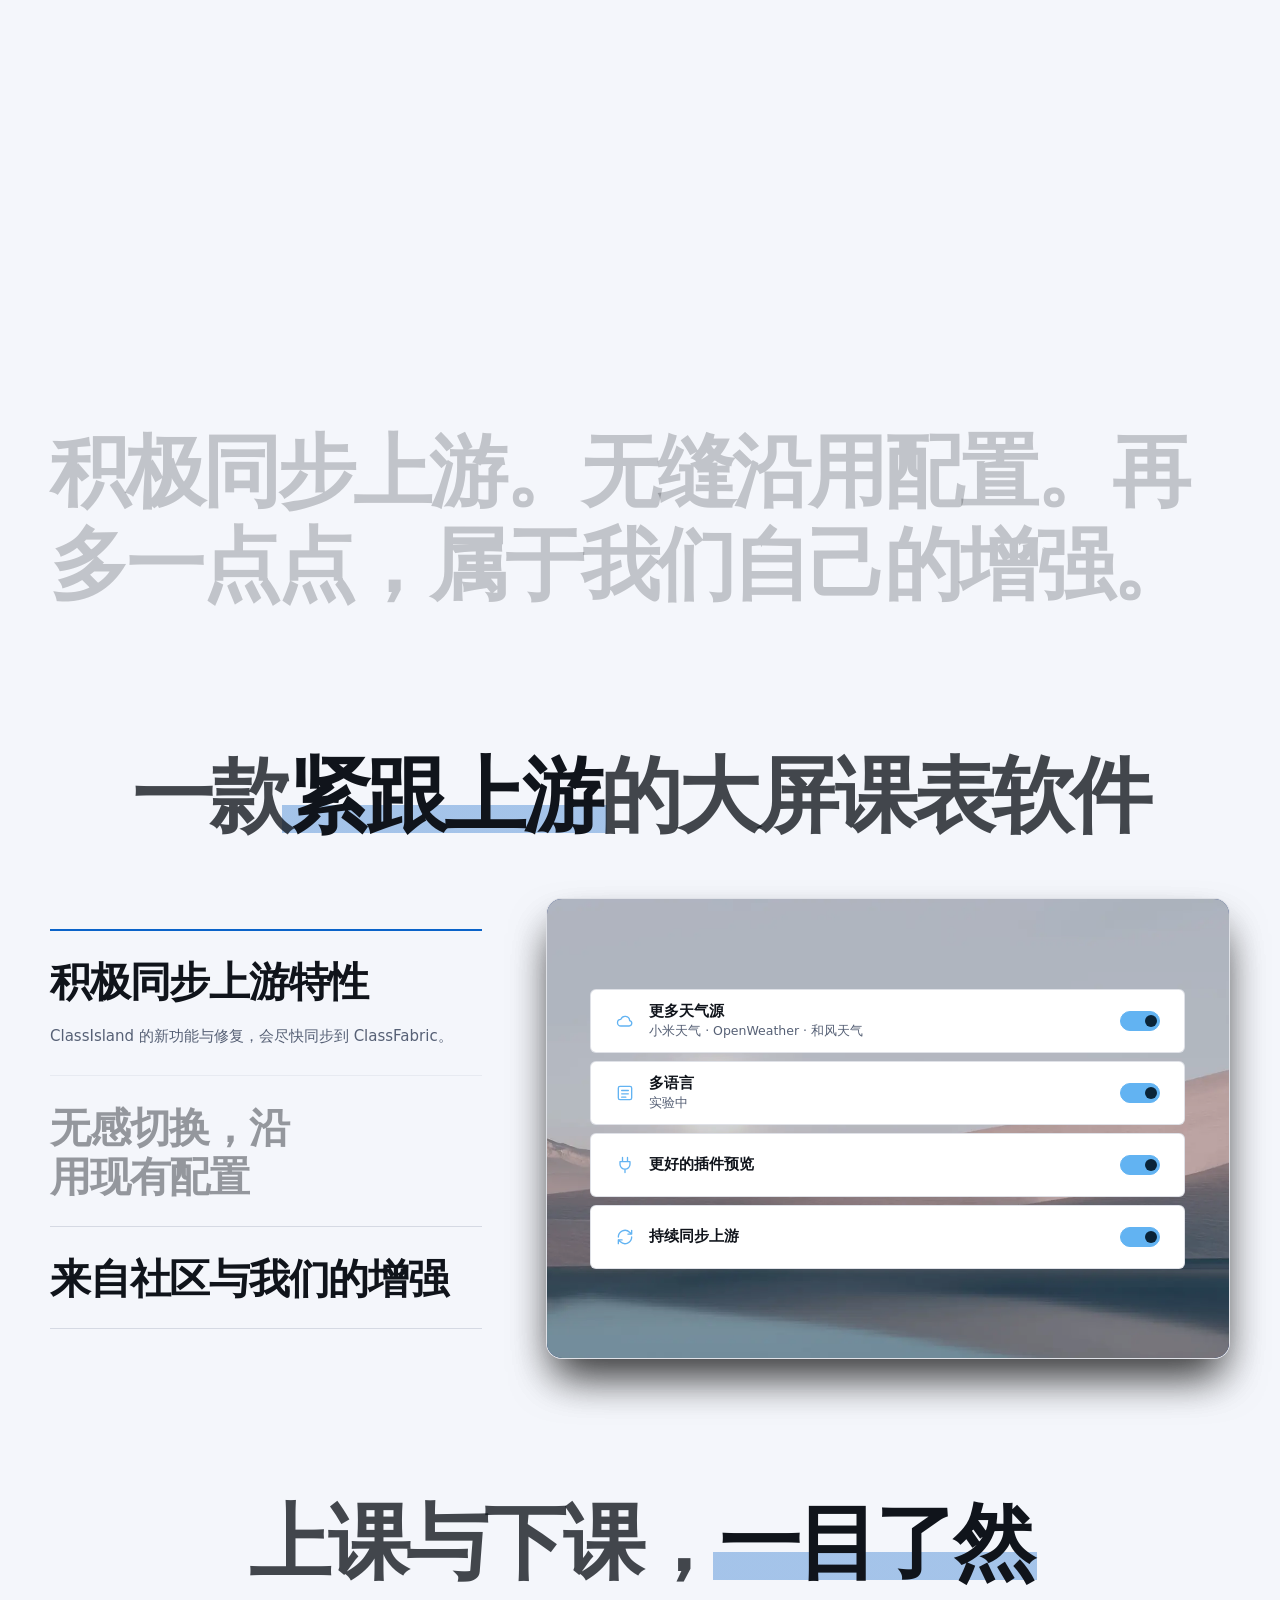
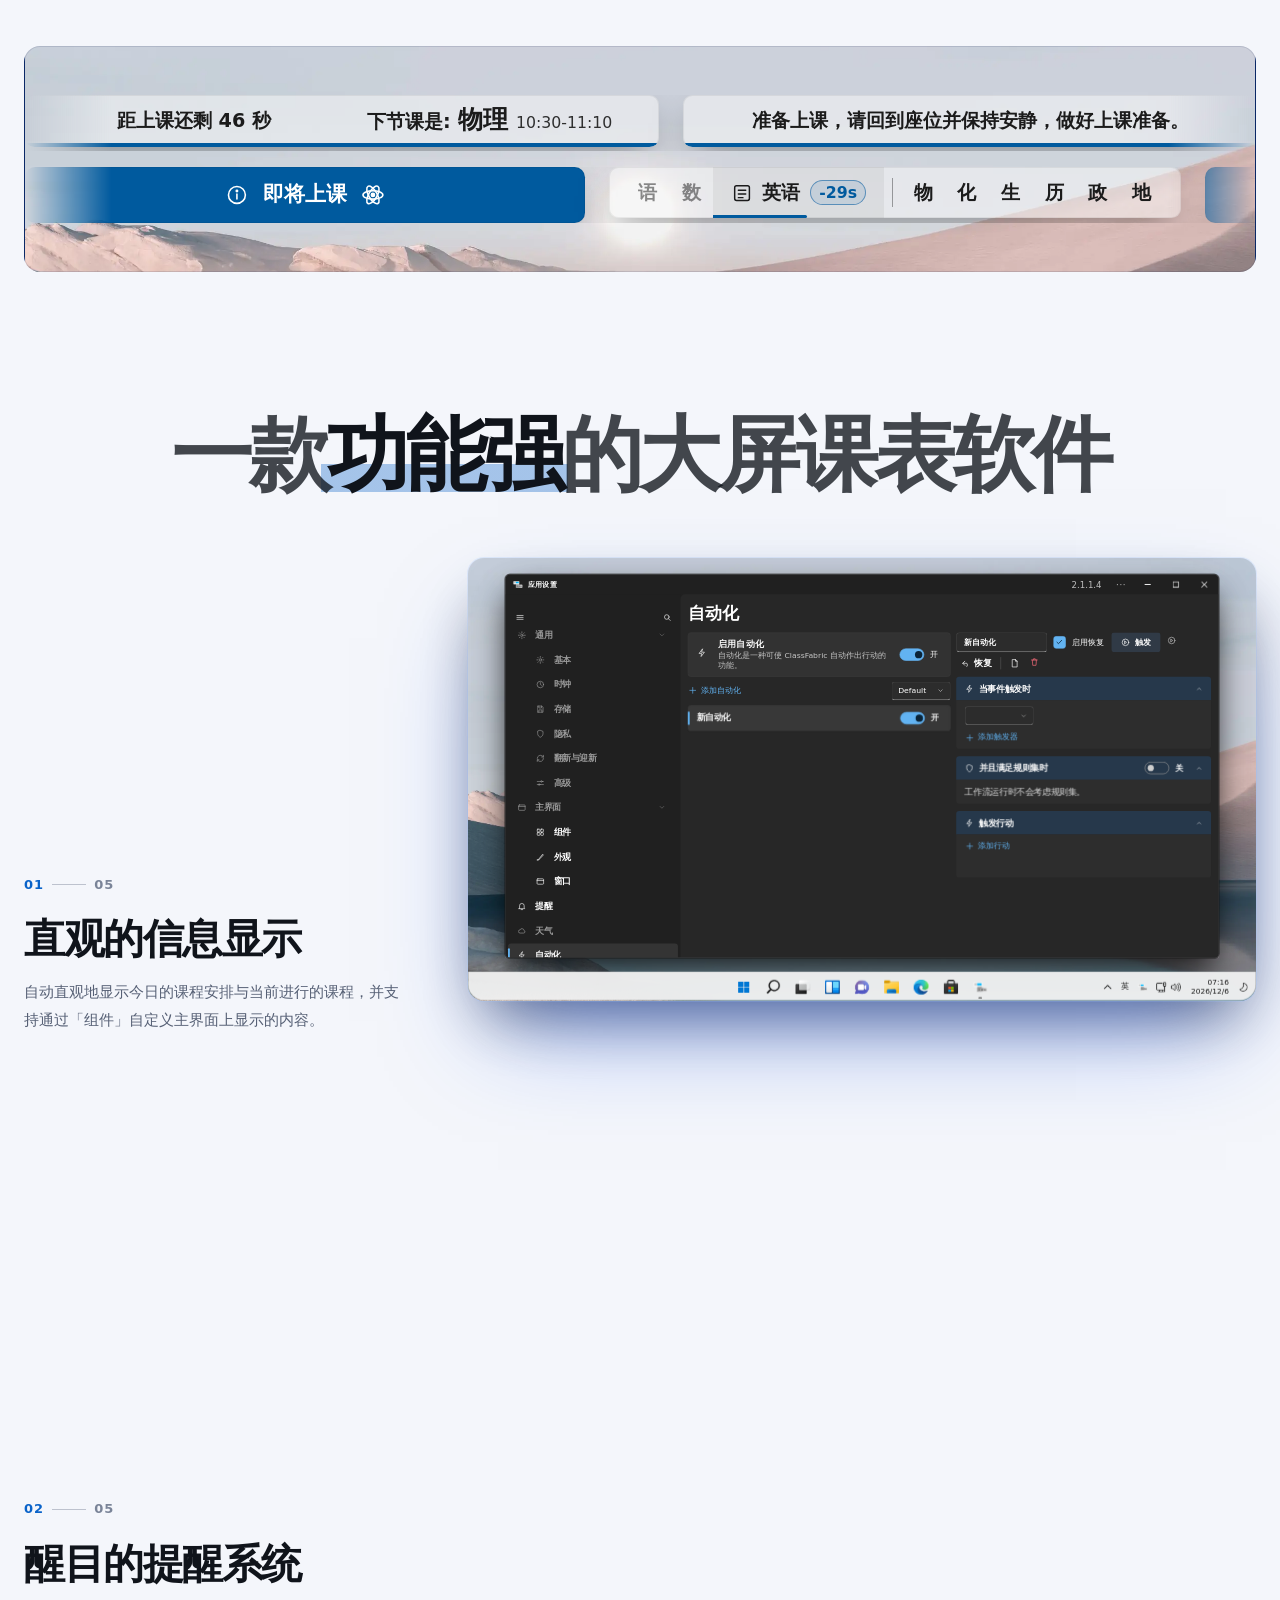
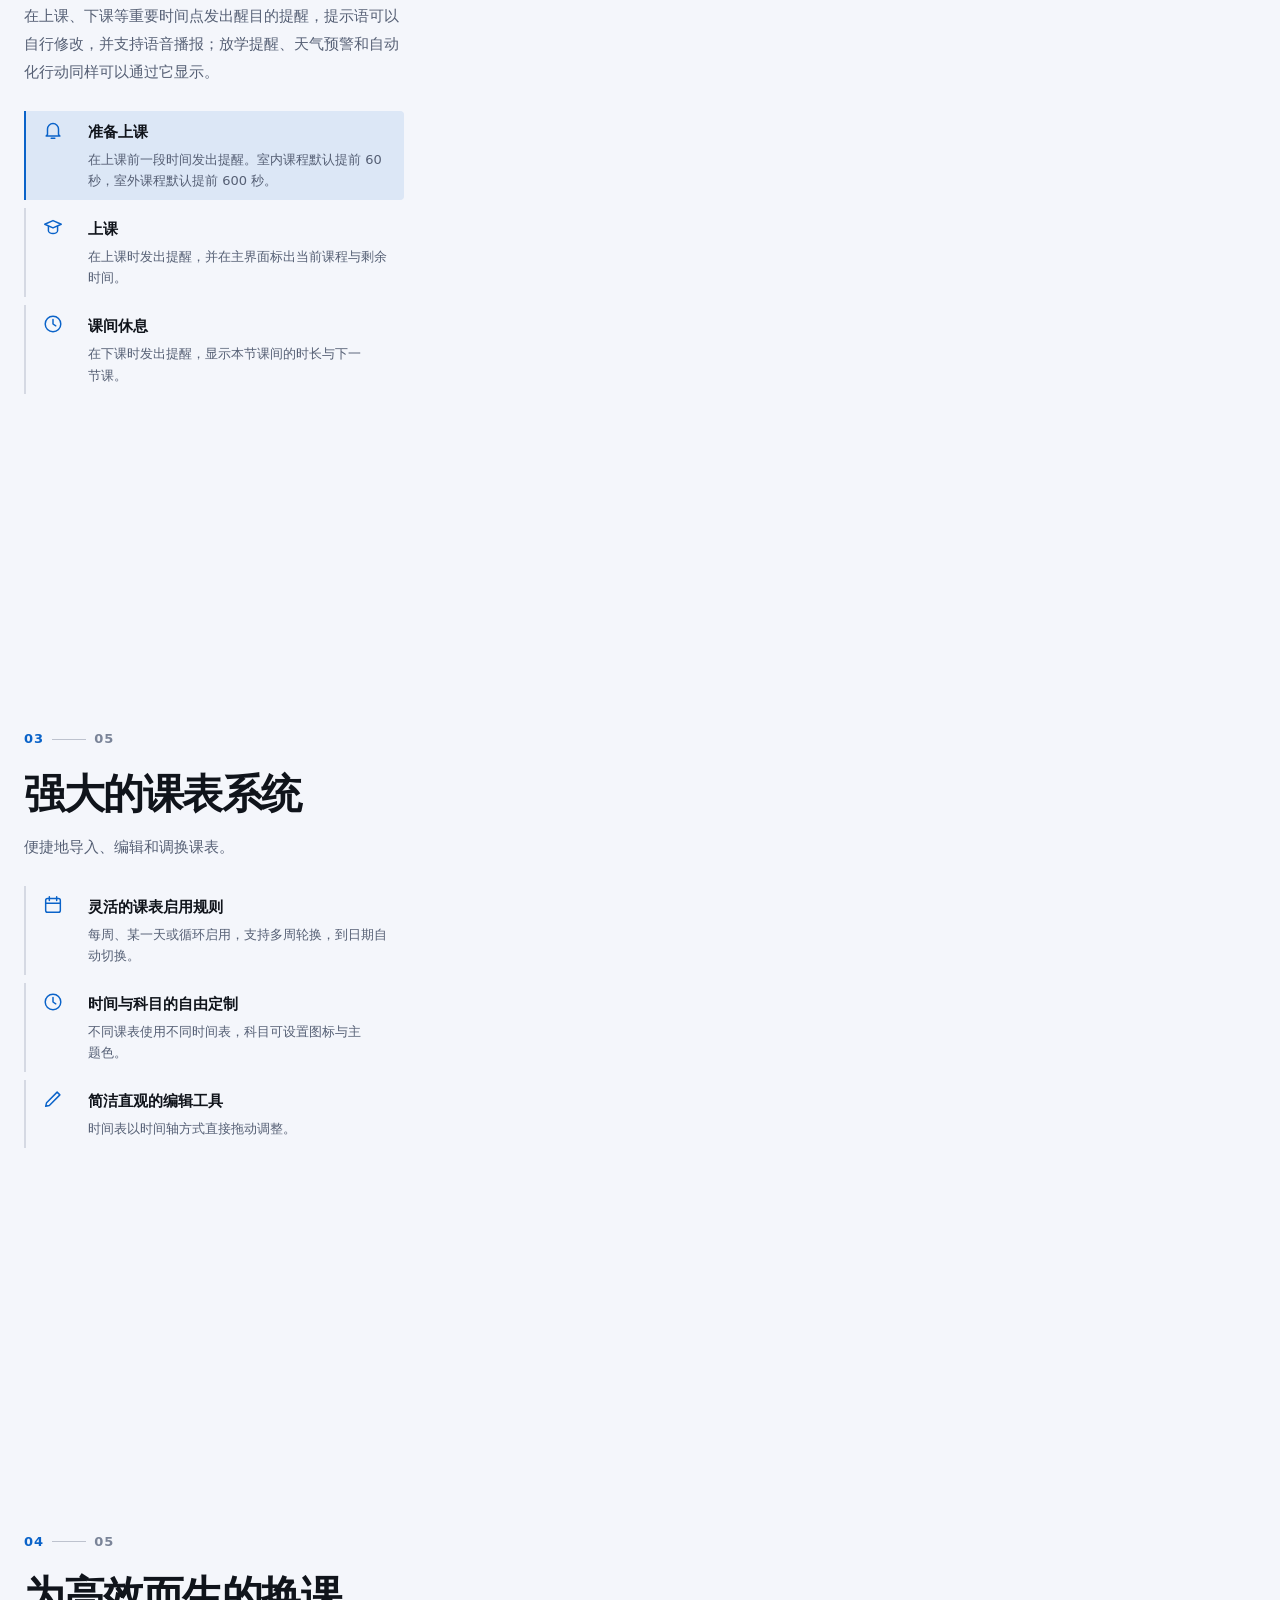
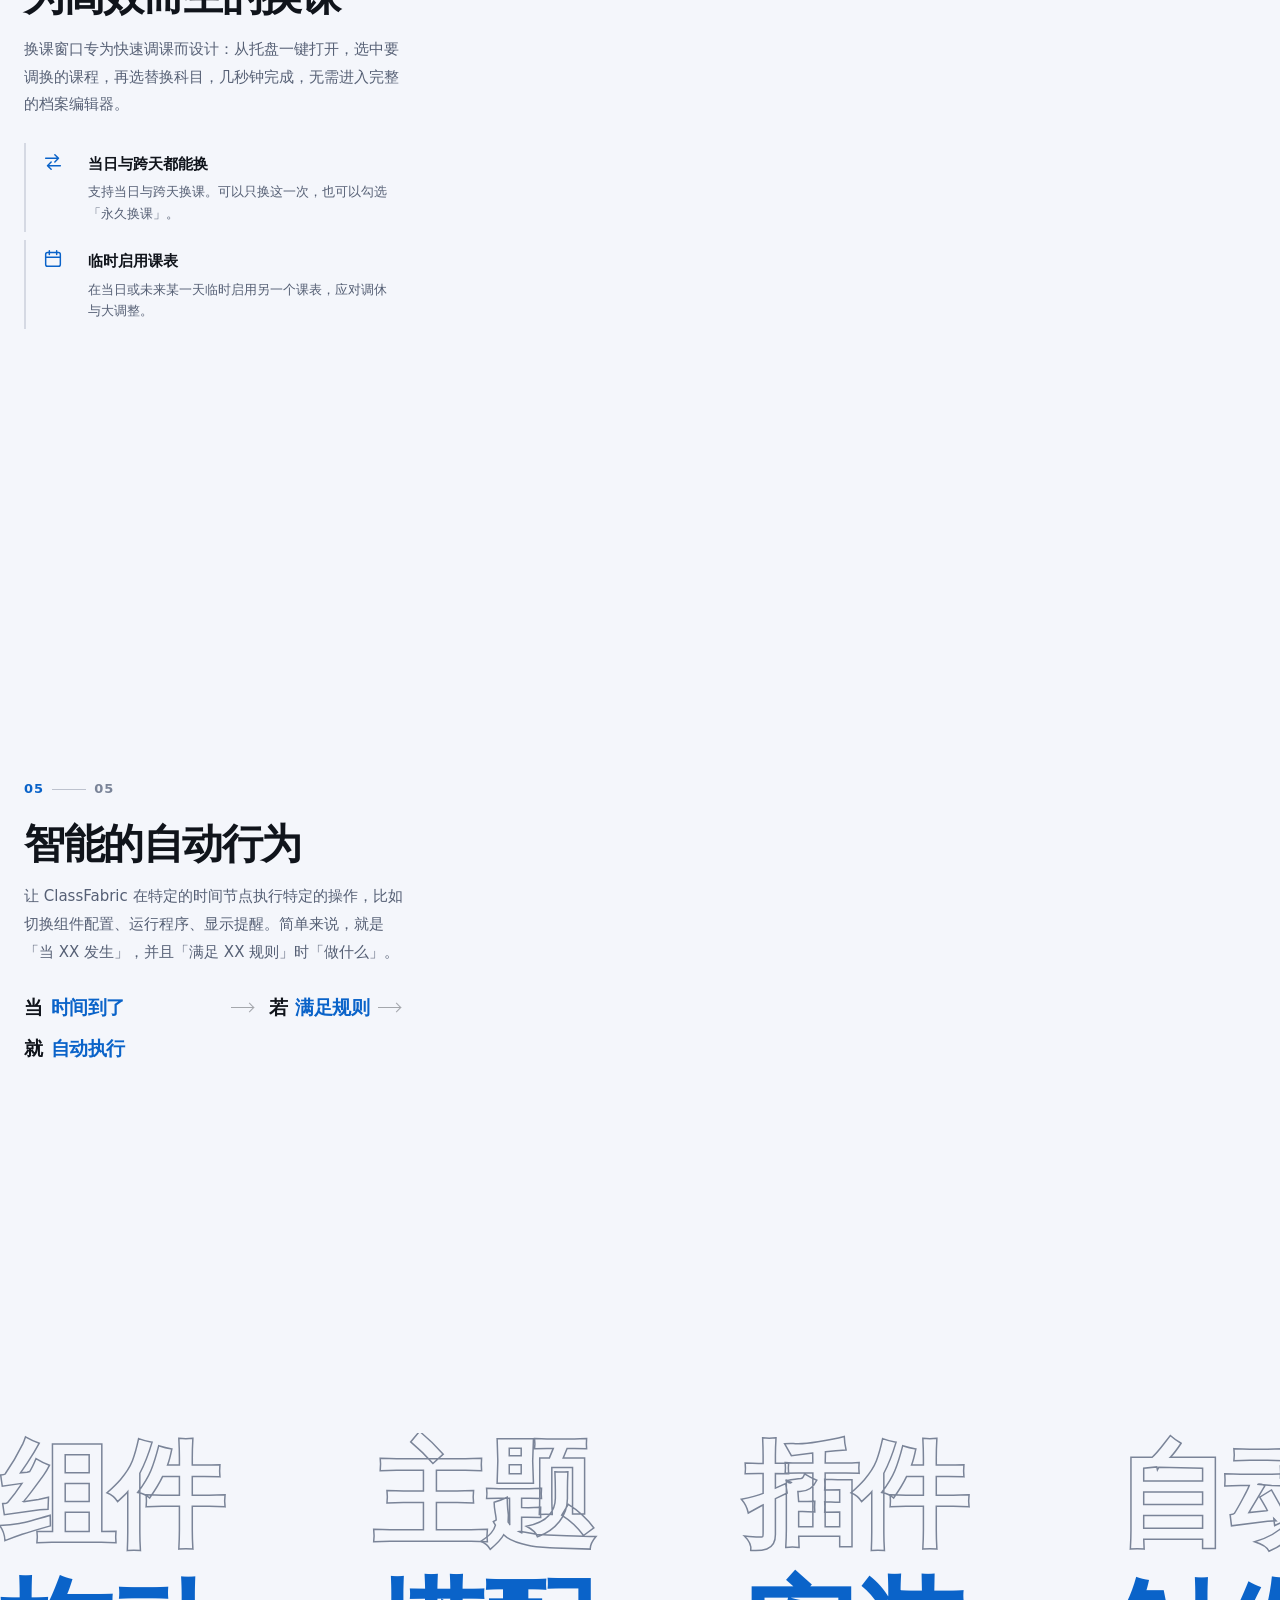
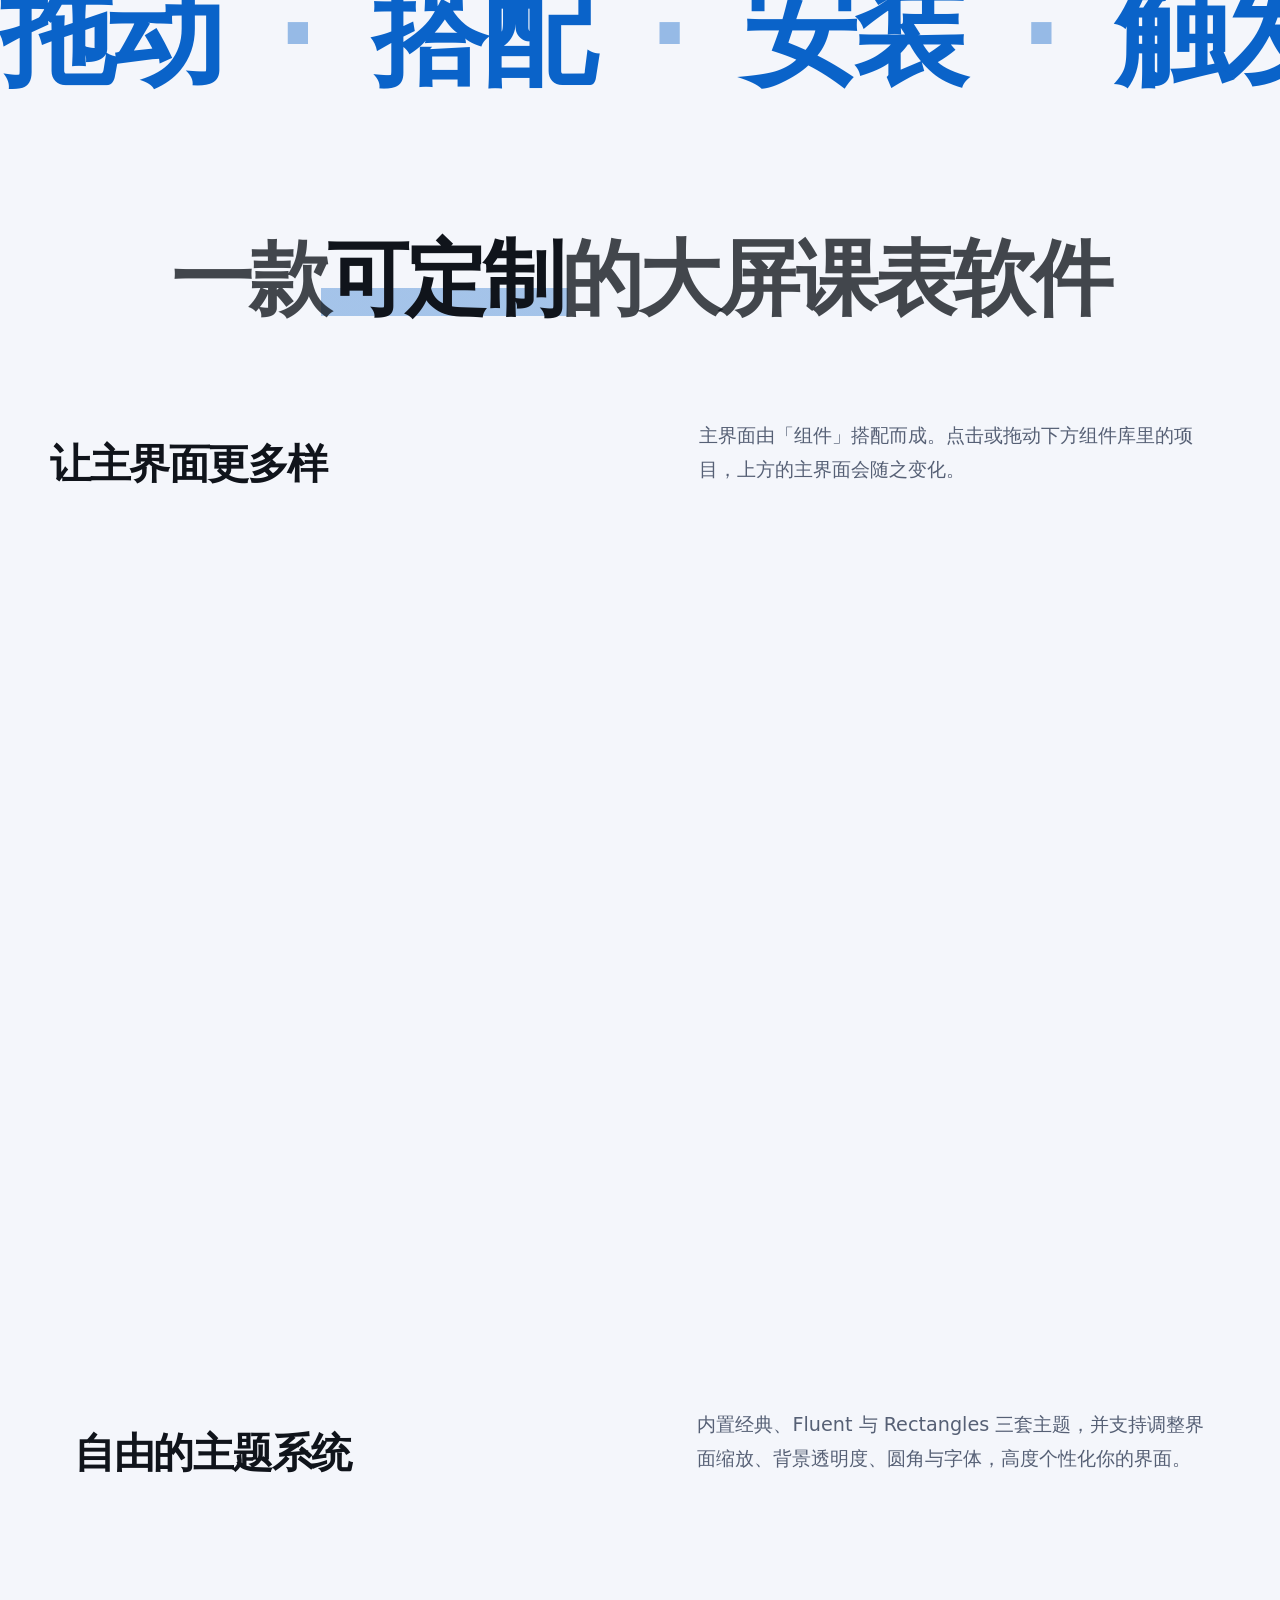
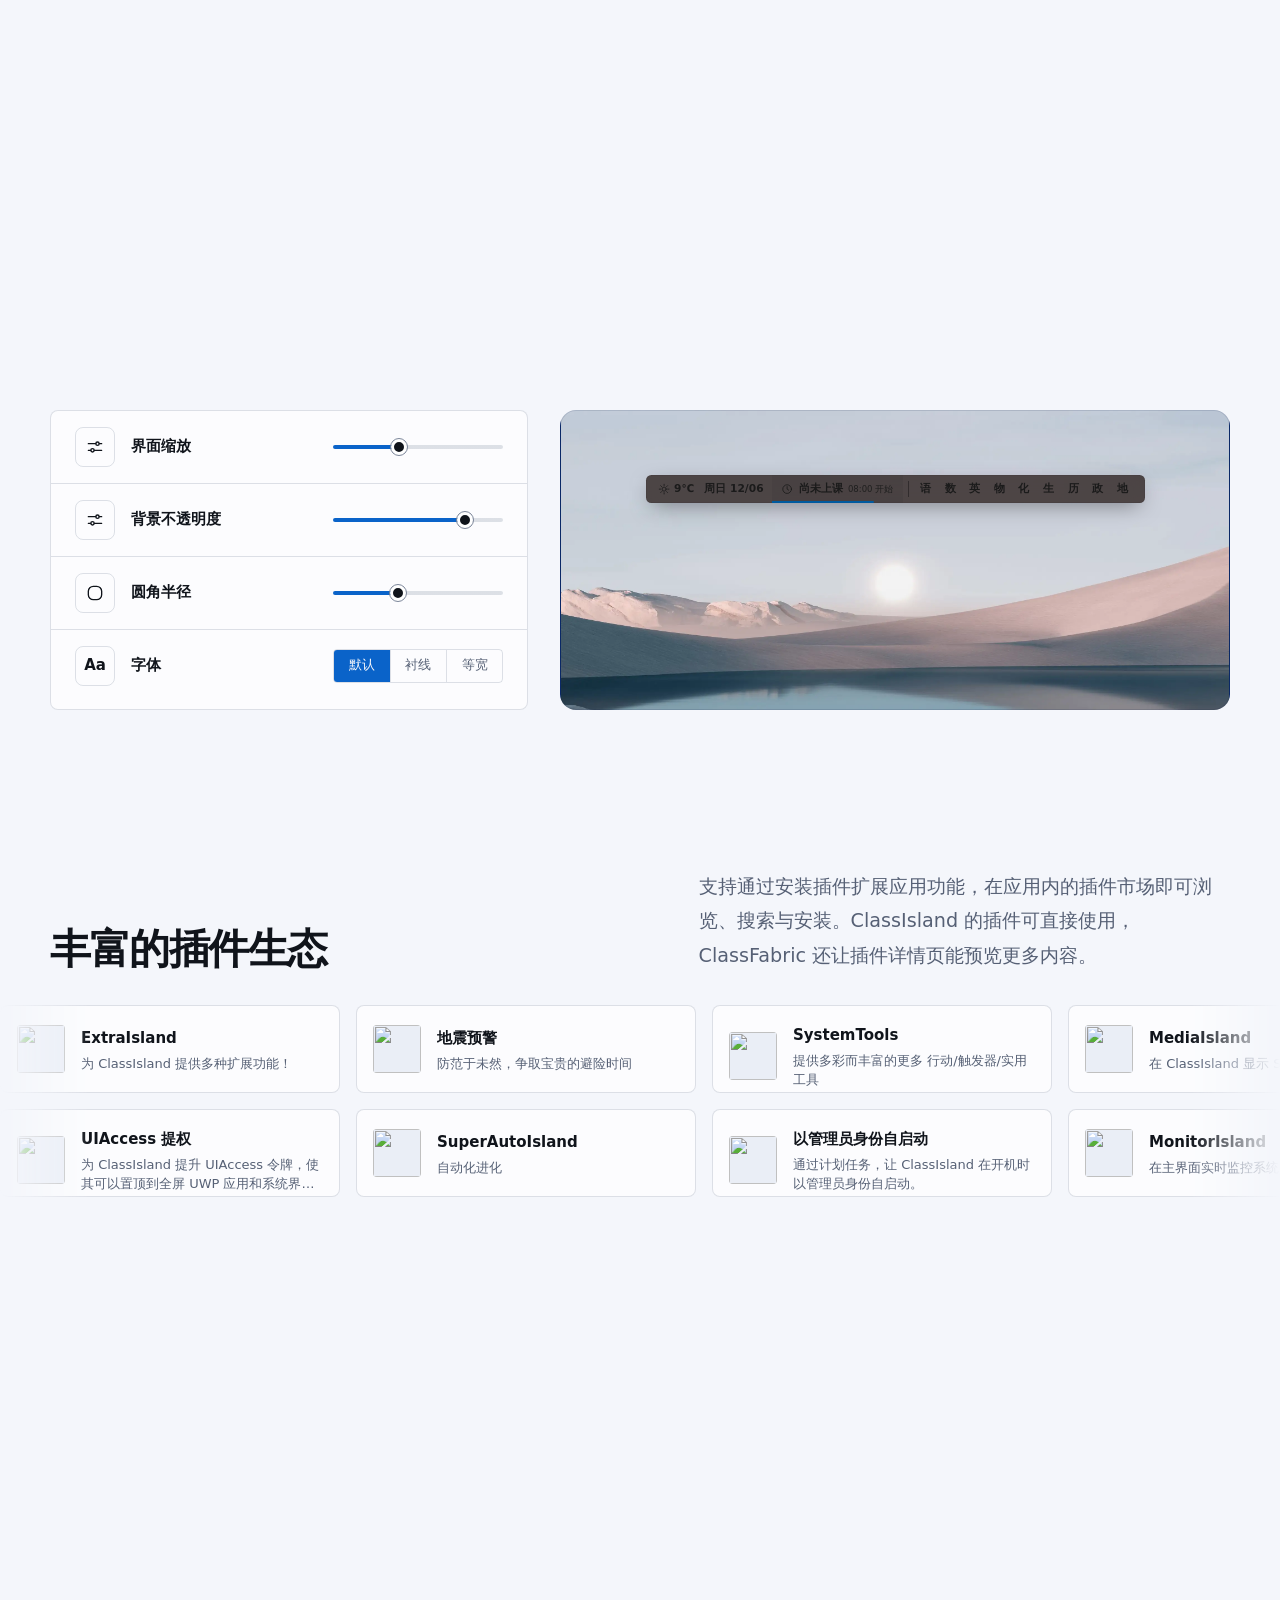
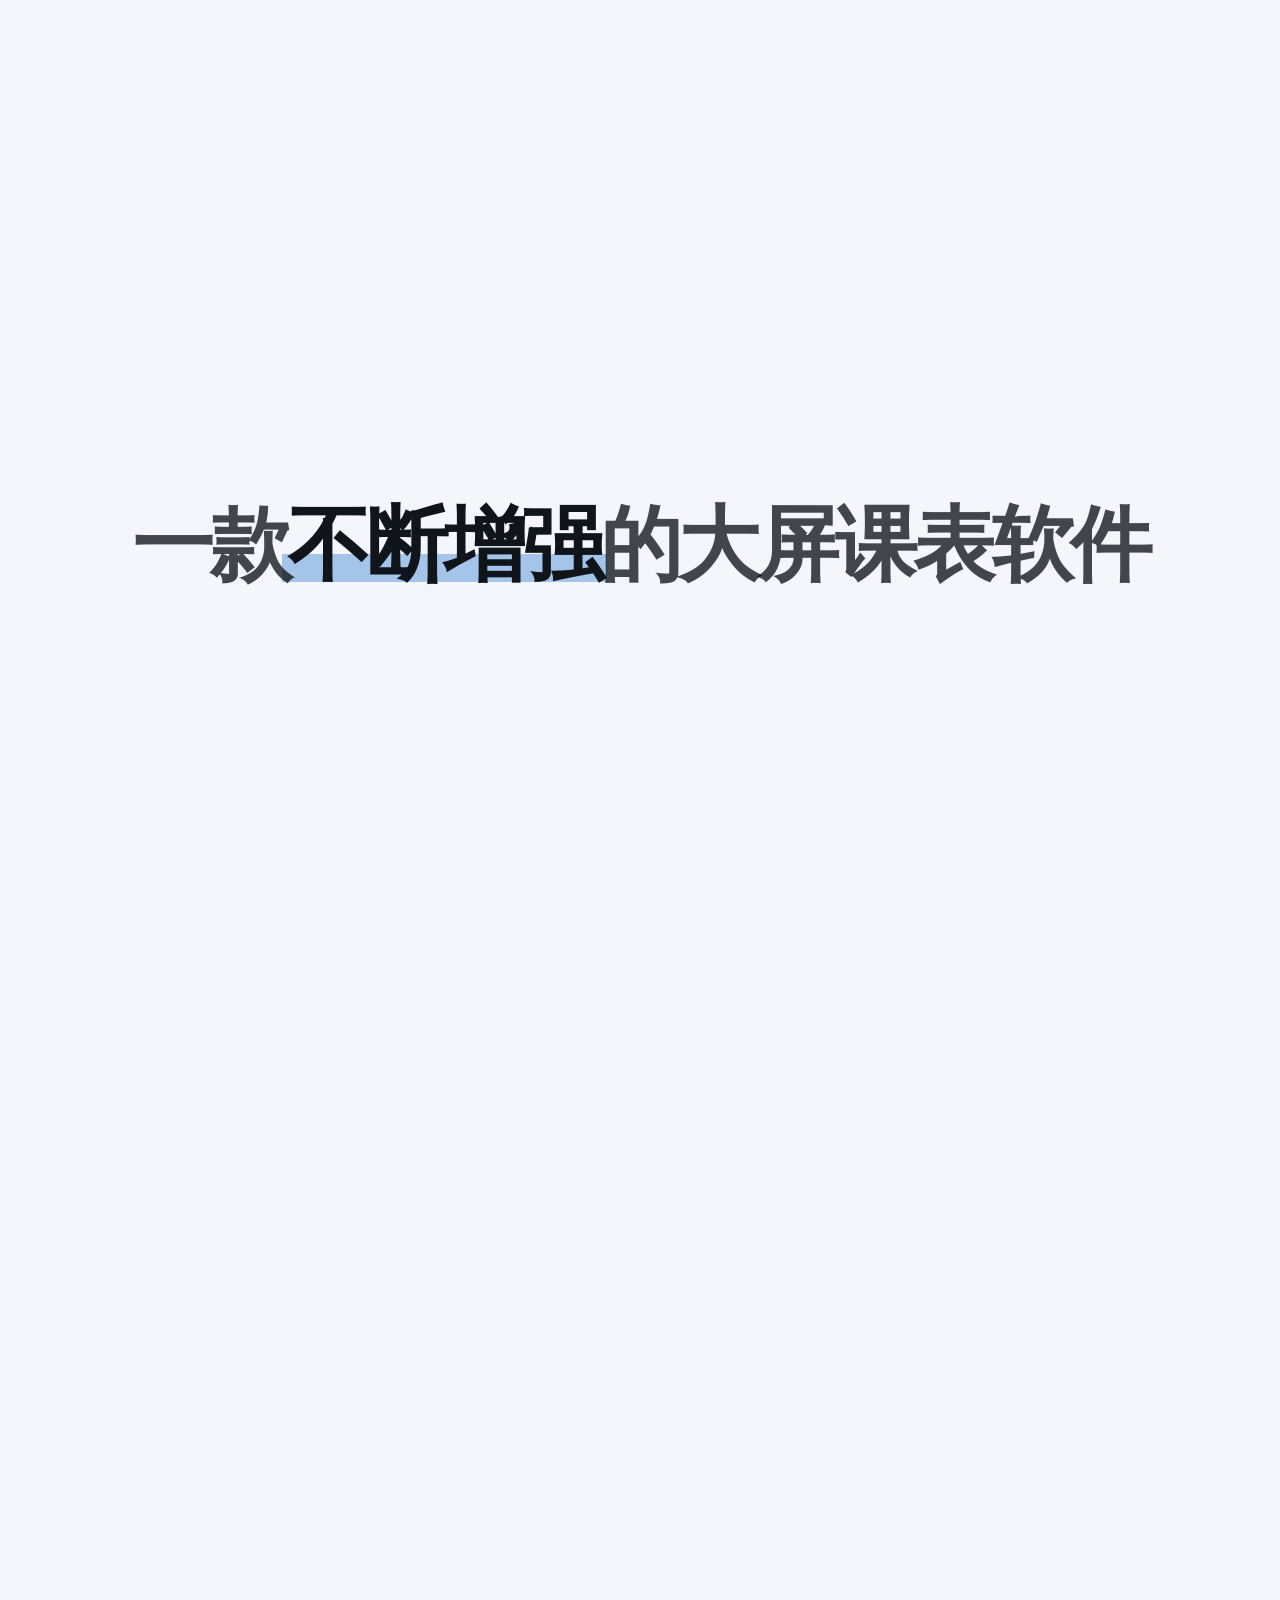
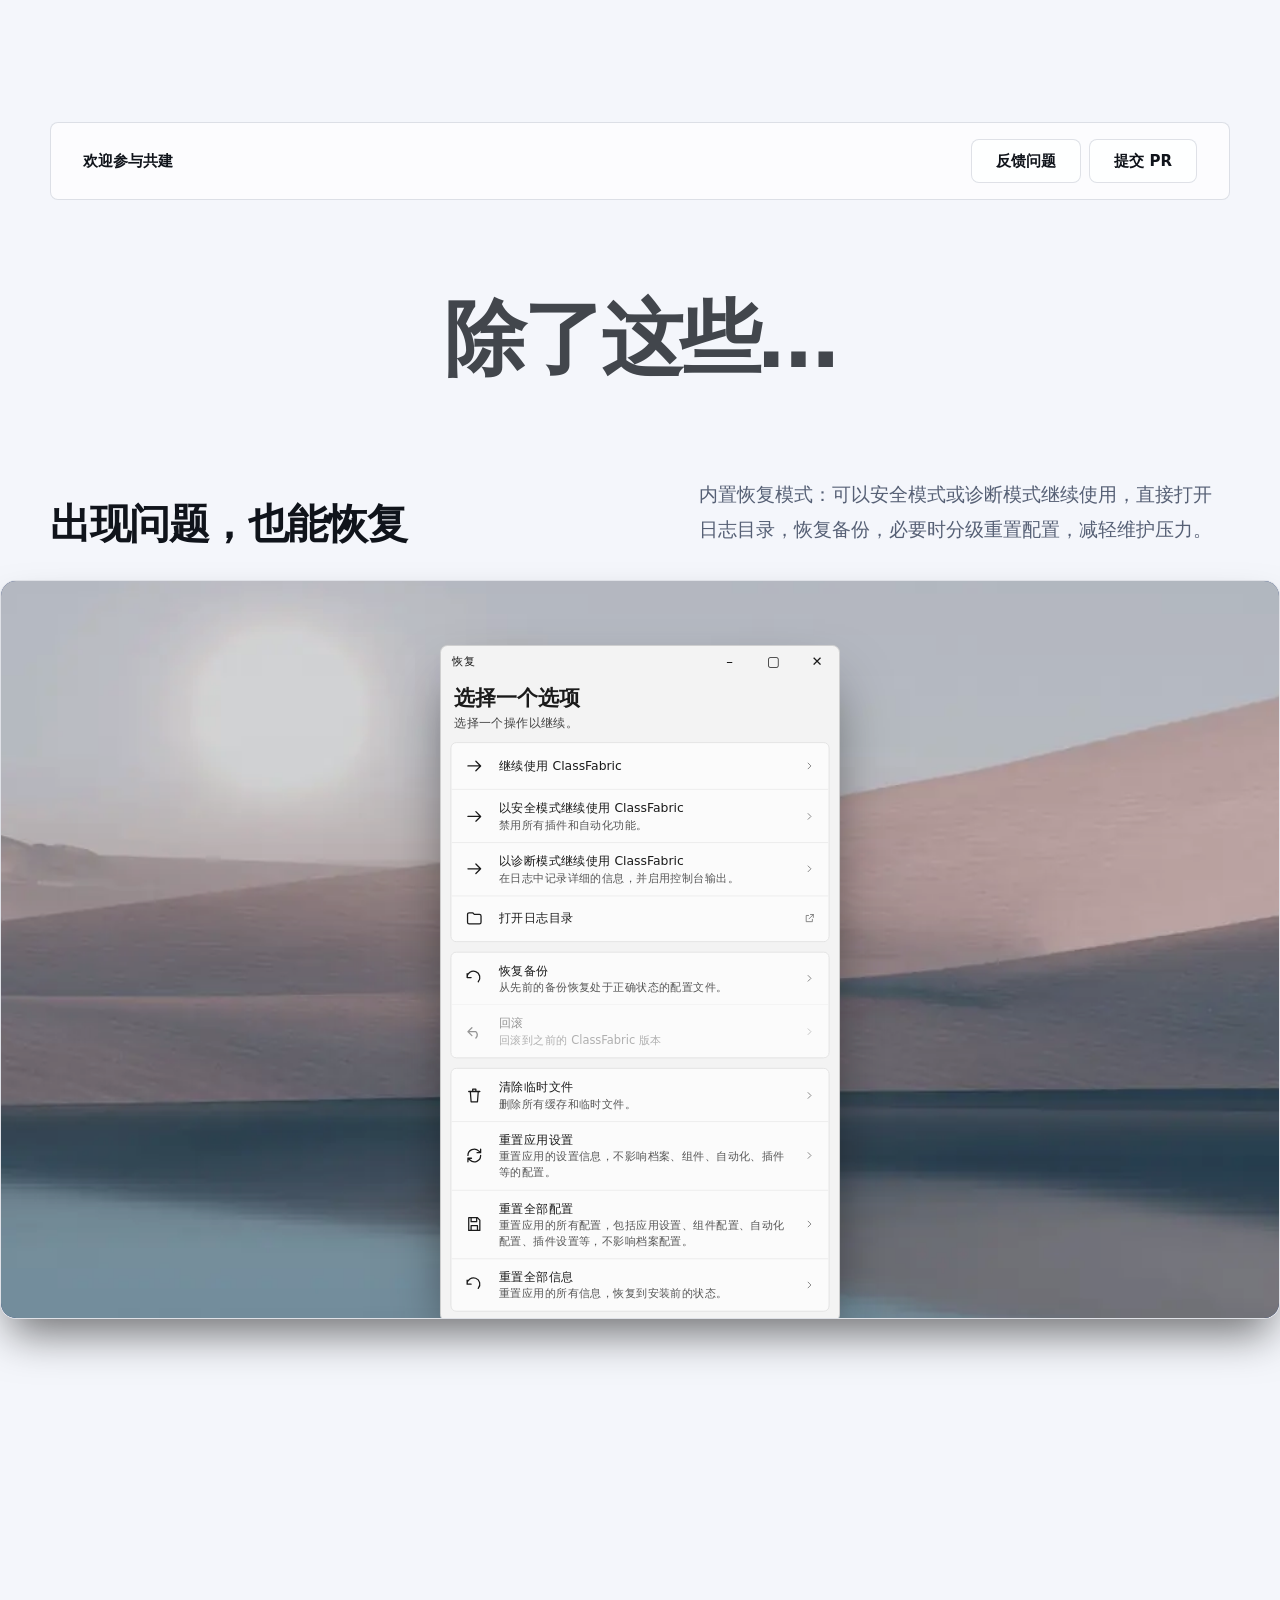
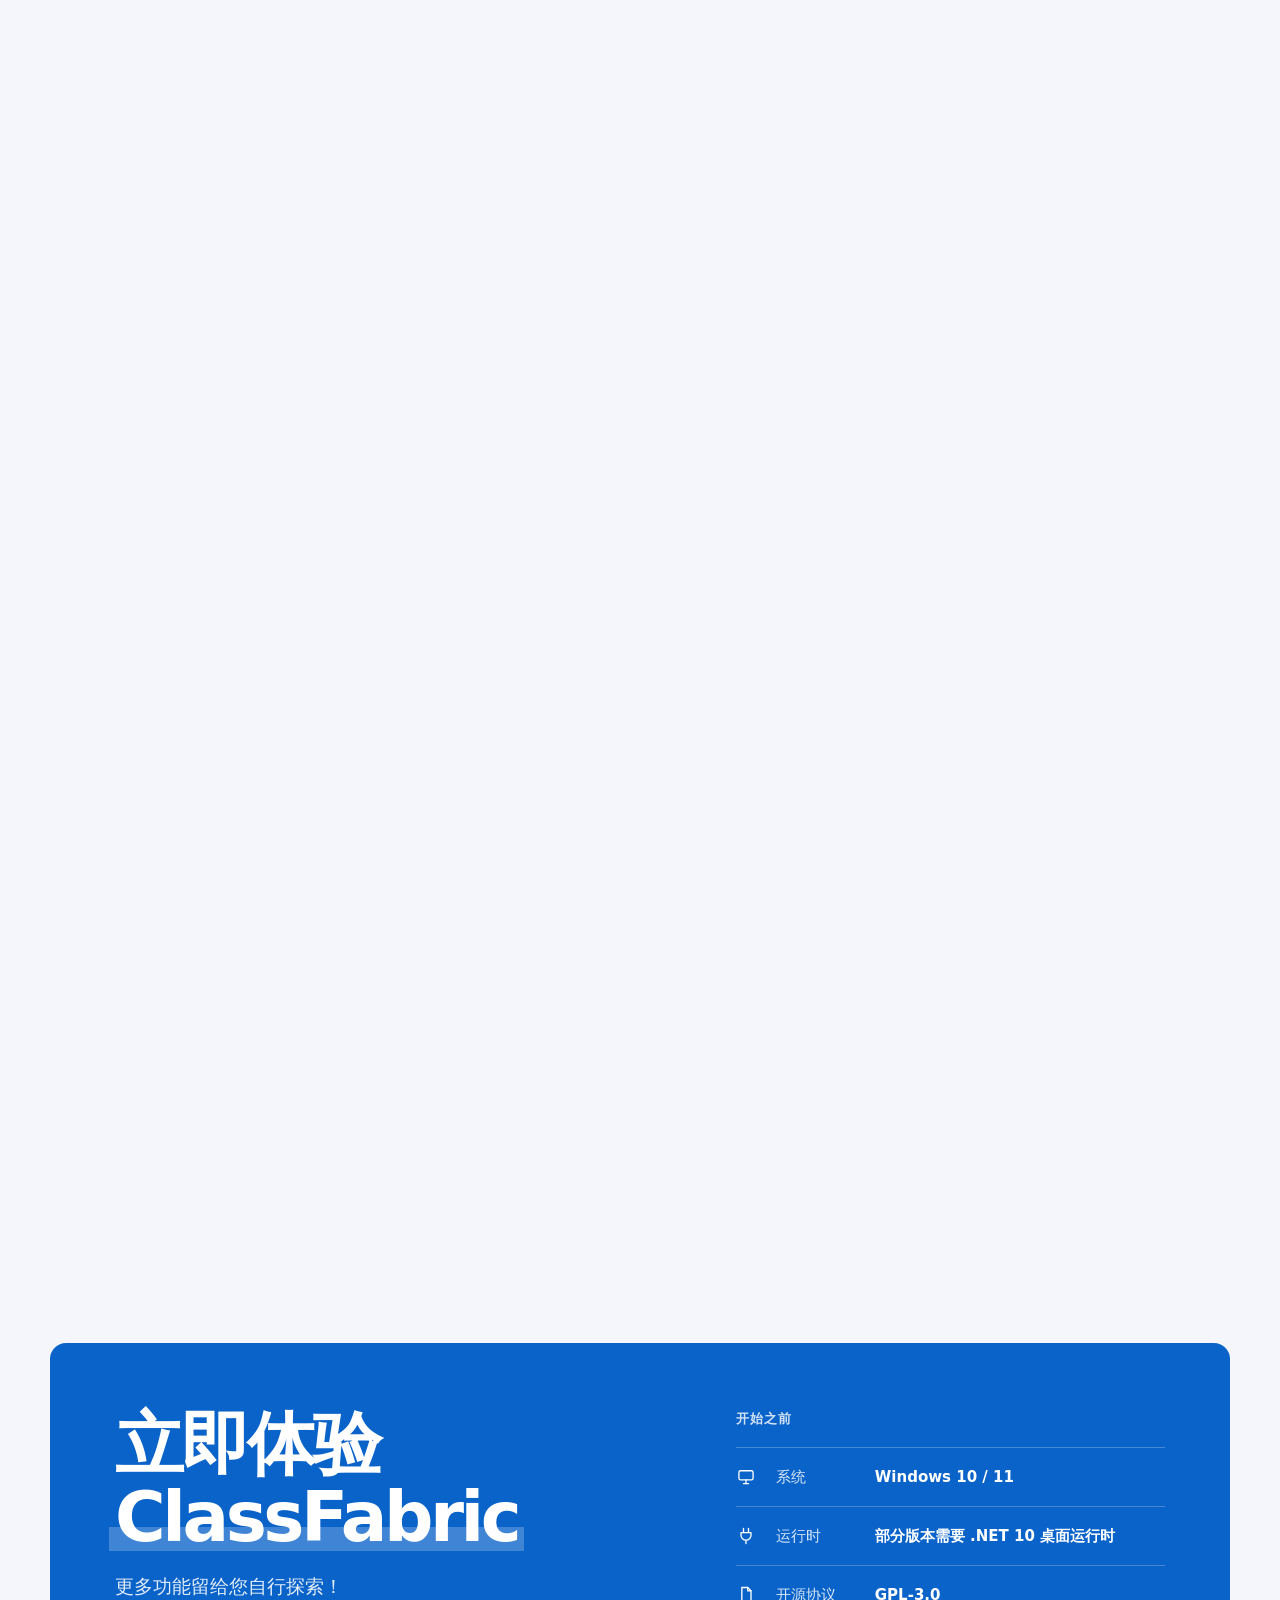
==== commit 5da37157: "切页残影、关于页桌面单导航、404 署名与新诗、壁纸作者来源；手机版三步/关系区改文字版式并清理死规则 - 视图过渡：旧页立即撤下、新页仅淡入，导航栏快照不做交叉淡化；各页加 link rel=exp" ====
--- a/m/index.html
+++ b/m/index.html
@@ -33,16 +33,17 @@
 <meta name="color-scheme" content="dark light">
 <script>document.documentElement.classList.add("js");try{var t=localStorage.getItem("cf_theme");if(t!=="light"&&t!=="dark")t=matchMedia("(prefers-color-scheme: light)").matches?"light":"dark";document.documentElement.dataset.theme=t}catch(e){}</script>
 <script>window.cfWpS=1;window.cfWpPre=1;(function () { var W = { lake: 'd', pine: 'dt', dune: 'd', dawn: 't', ember: 'tn', bloom: 'n' }; var L = { lake: 1, pine: 1, dawn: 1, dune: 1 }; var d = document.documentElement, h = new Date().getHours(); var ph = h >= 7 && h < 17 ? 'd' : (h >= 5 && h < 7) || (h >= 17 && h < 19) ? 't' : 'n'; var last = ''; try { last = localStorage.getItem('cf_wp') || ''; } catch (e) { } var mode = Math.random() < .5 ? 'time' : 'random'; var pool = Object.keys(W).filter(function (x) { return mode === 'random' || W[x].indexOf(ph) > -1; }); var q = pool.filter(function (x) { return x !== last; }); if (!q.length) q = pool; var k = q[Math.floor(Math.random() * q.length)]; try { localStorage.setItem('cf_wp', k); } catch (e) { } var big = '/assets/img/wp/' + k + (window.cfWpS ? '' : '-l') + '.webp'; d.style.setProperty('--wp', 'url(/assets/img/wp/' + k + '.webp)'); d.style.setProperty('--wpl', 'url(' + big + ')'); d.dataset.wp = k; d.dataset.wpi = L[k] ? 'light' : 'dark'; d.dataset.wpm = mode; d.dataset.wpt = ph; window.cfWp = { key: k, mode: mode, phase: ph }; if (window.cfWpPre) { var l = document.createElement('link'); l.rel = 'preload'; l.as = 'image'; l.type = 'image/webp'; l.href = window.cfWpPre === 2 ? '/assets/img/wp/' + k + '.webp' : big; l.setAttribute('fetchpriority', 'high'); document.head.appendChild(l); } })();</script>
-<link rel="stylesheet" href="/assets/css/site.css?v=5656296">
-<link rel="stylesheet" href="/assets/css/tokens.css?v=5656296">
-<link rel="stylesheet" href="/assets/css/materials.css?v=5656296">
-<link rel="stylesheet" href="/assets/css/nav.css?v=5656296">
-<link rel="stylesheet" href="/assets/css/base.css?v=5656296">
-<link rel="stylesheet" href="/assets/css/m.css?v=5656296">
+<link rel="stylesheet" href="/assets/css/site.css?v=9e819ae">
+<link rel="stylesheet" href="/assets/css/tokens.css?v=9e819ae">
+<link rel="stylesheet" href="/assets/css/materials.css?v=9e819ae">
+<link rel="stylesheet" href="/assets/css/nav.css?v=9e819ae">
+<link rel="stylesheet" href="/assets/css/base.css?v=9e819ae">
+<link rel="stylesheet" href="/assets/css/m.css?v=9e819ae">
 <script type="application/ld+json">{"@context":"https://schema.org","@graph":[{"@type":"Organization","@id":"https://cf.ansoukin.top/#org","name":"ClassFabric","url":"https://cf.ansoukin.top/","logo":{"@type":"ImageObject","url":"https://cf.ansoukin.top/assets/img/icon-192.png","width":192,"height":192},"sameAs":["https://github.com/Ansoukin/ClassFabric"]},{"@type":"WebSite","@id":"https://cf.ansoukin.top/#website","url":"https://cf.ansoukin.top/","name":"ClassFabric","alternateName":["ClassFabric 官网","ClassIsland 个人修改版"],"inLanguage":"zh-CN","publisher":{"@id":"https://cf.ansoukin.top/#org"}},{"@type":"SoftwareApplication","@id":"https://cf.ansoukin.top/#app","name":"ClassFabric","alternateName":"ClassIsland 个人修改版","applicationCategory":"EducationalApplication","operatingSystem":"Windows 10, Windows 11","description":"ClassIsland 的个人修改版班级大屏课表，紧跟上游更新，原有课表、插件与主题可直接沿用。","url":"https://cf.ansoukin.top/","downloadUrl":"https://cf.ansoukin.top/download.html","installUrl":"https://cf.ansoukin.top/download.html","license":"https://www.gnu.org/licenses/gpl-3.0.html","isBasedOn":{"@type":"SoftwareApplication","name":"ClassIsland","url":"https://classisland.tech"},"image":"https://cf.ansoukin.top/assets/img/og.jpg","featureList":["课表编辑与调课","自动化行为","插件生态","主题与主界面自定义","更多天气源","多语言（实验中）"],"offers":{"@type":"Offer","price":"0","priceCurrency":"CNY"},"publisher":{"@id":"https://cf.ansoukin.top/#org"}},{"@type":"SiteNavigationElement","@id":"https://cf.ansoukin.top/#nav-0","name":"首页","description":"ClassFabric 首页：紧跟上游的 ClassIsland 班级大屏课表","url":"https://cf.ansoukin.top/"},{"@type":"SiteNavigationElement","@id":"https://cf.ansoukin.top/#nav-1","name":"下载","description":"下载 ClassFabric Windows 版","url":"https://cf.ansoukin.top/download.html"},{"@type":"SiteNavigationElement","@id":"https://cf.ansoukin.top/#nav-2","name":"关于","description":"了解 ClassFabric 与 ClassIsland 的关系、已完成与计划中的功能","url":"https://cf.ansoukin.top/about.html"},{"@type":"WebPage","@id":"https://cf.ansoukin.top/#page","url":"https://cf.ansoukin.top/","name":"ClassFabric — 紧跟上游的 ClassIsland 班级大屏课表","description":"ClassFabric 是基于 ClassIsland 的个人修改版班级大屏课表：积极同步上游特性，原有课表、自动化、插件与主题无缝沿用，并加入更多天气源、多语言等改进。","inLanguage":"zh-CN","isPartOf":{"@id":"https://cf.ansoukin.top/#website"},"primaryImageOfPage":{"@type":"ImageObject","url":"https://cf.ansoukin.top/assets/img/og.jpg","width":1200,"height":630},"about":{"@id":"https://cf.ansoukin.top/#app"}}]}</script>
 <link rel="preconnect" href="https://api.github.com" crossorigin>
-<link rel="stylesheet" href="/assets/css/bento.css?v=5656296">
-<link rel="stylesheet" href="/assets/css/display.css?v=5656296">
+<link rel="stylesheet" href="/assets/css/bento.css?v=9e819ae">
+<link rel="stylesheet" href="/assets/css/display.css?v=9e819ae">
+<link rel="expect" href="#top" blocking="render">
 </head>
 <body>
 <a class="skip" href="#main">跳到正文</a>
@@ -61,16 +62,16 @@
 <div class="bigmq" aria-hidden="true"><div class="r1"><div class="t"><span>更多天气源</span><i>·</i><span>托盘菜单</span><i>·</i><span>恢复模式</span><i>·</i><span>持续同步</span><i>·</i><span>更多天气源</span><i>·</i><span>托盘菜单</span><i>·</i><span>恢复模式</span><i>·</i><span>持续同步</span><i>·</i><span>更多天气源</span><i>·</i><span>托盘菜单</span><i>·</i><span>恢复模式</span><i>·</i><span>持续同步</span><i>·</i></div></div><div class="r2"><div class="t"><span>OpenWeather</span><i>·</i><span>和风天气</span><i>·</i><span>SFTP 备份</span><i>·</i><span>云端同步</span><i>·</i><span>OpenWeather</span><i>·</i><span>和风天气</span><i>·</i><span>SFTP 备份</span><i>·</i><span>云端同步</span><i>·</i><span>OpenWeather</span><i>·</i><span>和风天气</span><i>·</i><span>SFTP 备份</span><i>·</i><span>云端同步</span><i>·</i></div></div></div>
 <section class="sec n5-grow" id="grow"><div class="wrap"><h2 class="claim rv">一款<span class="g">不断增强</span>的大屏课表软件</h2><div class="n5-bento"><article class="n5-t w5 rv"><h4 role="heading" aria-level="3">让界面说你的语言</h4><p>界面文字正在由写死改为可翻译的形式，目前支持简体中文、繁體中文与 English。翻译由 Crowdin 协作完成。</p><div class="n5-tv"><div class="chips-row"><span class="chip on">简体中文</span><span class="chip">繁體中文</span><span class="chip">English</span></div><a class="n5-ln" href="https://zh.crowdin.com/project/classfabric" rel="noopener">在 Crowdin 参与翻译<svg viewBox="0 0 24 24" aria-hidden="true"><path d="M7 17L17 7M9 7h8v8"/></svg></a></div></article><article class="n5-t w7 rv d1"><h4 role="heading" aria-level="3">三个天气源，自己选</h4><p>除内置的小米天气外，新增 OpenWeather 与和风天气（QWeather）。所选来源不可用时，可自动回退到小米天气，并可限制 API 用量。</p><div class="n5-tv"><div class="n5-shot"><img src="/assets/img/grow-weather.webp" alt="设置页中的天气数据源：选择和风天气后出现 API Key 等选项" width="1020" height="235" loading="lazy"></div></div></article><article class="n5-t w7 rv"><h4 role="heading" aria-level="3">插件说明，清爽统一</h4><p>用 Markdig 清洗各插件各不相同的 README，以统一、美观的方式展示，并单独处理图片与 SVG。</p><div class="n5-tv"><div class="n5-cmp" style="--p:50%"><img src="/assets/img/grow-cmp-ours.webp" alt="ClassFabric 中的 SystemTools 插件详情" width="808" height="374" loading="lazy"><img class="o" src="/assets/img/grow-cmp-orig.webp" alt="原版中的同一插件详情" width="808" height="374" loading="lazy"><span class="n5-cmpl a">原版</span><span class="n5-cmpl b">ClassFabric</span><i class="n5-cmph" aria-hidden="true"></i><input type="range" min="0" max="100" value="50" aria-label="对比原版与 ClassFabric 的插件详情"></div></div></article><article class="n5-t n5-stmt w5 rv d1"><h4 role="heading" aria-level="3">更多行动与触发器</h4><p>实现参考了 SystemTools 插件的能力。</p><div class="n5-tv"><div class="n5-stat"><div class="n5-big" role="img" aria-label="75+ 项"><span class="n5-n" data-count="75" aria-hidden="true">75</span><em aria-hidden="true">+</em><small aria-hidden="true">项</small></div><ul class="n5-eq" aria-label="触发器、规则集与动作合计"><li>触发器</li><li>规则集</li><li>动作</li></ul></div><a class="n5-ln" href="https://github.com/Programmer-MrWang/SystemTools" rel="noopener">查看 SystemTools<svg viewBox="0 0 24 24" aria-hidden="true"><path d="M7 17L17 7M9 7h8v8"/></svg></a></div></article><article class="n5-t w5 rv"><h4 role="heading" aria-level="3">多通道下载与更新</h4><p>除官方 PDCC 外，可从 GitHub 与 Gitee 下载更新。保留 PDCC 是为方便恢复原版，之后将提供自建 PDCC。</p><div class="n5-tv"><div class="n5-src"><span><svg viewBox="0 0 24 24" aria-hidden="true"><path d="M7 18a4 4 0 010-8 5.5 5.5 0 0110.6 1.5A3.3 3.3 0 0117 18z"/></svg>PDCC<small>官方 · 恢复原版</small></span><span><svg viewBox="0 0 16 16" fill="currentColor" stroke="none"><path d="M8 0C3.58 0 0 3.58 0 8c0 3.54 2.29 6.53 5.47 7.59.4.07.55-.17.55-.38 0-.19-.01-.82-.01-1.49-2.01.37-2.53-.49-2.69-.94-.09-.23-.48-.94-.82-1.13-.28-.15-.68-.52-.01-.53.63-.01 1.08.58 1.23.82.72 1.21 1.87.87 2.33.66.07-.52.28-.87.51-1.07-1.78-.2-3.64-.89-3.64-3.95 0-.87.31-1.59.82-2.15-.08-.2-.36-1.02.08-2.12 0 0 .67-.21 2.2.82.64-.18 1.32-.27 2-.27.68 0 1.36.09 2 .27 1.53-1.04 2.2-.82 2.2-.82.44 1.1.16 1.92.08 2.12.51.56.82 1.27.82 2.15 0 3.07-1.87 3.75-3.65 3.95.29.25.54.73.54 1.48 0 1.07-.01 1.93-.01 2.2 0 .21.15.46.55.38A8.013 8.013 0 0016 8c0-4.42-3.58-8-8-8z"/></svg>GitHub</span><span><svg viewBox="0 0 1024 1024" aria-hidden="true"><path fill="#C71D23" d="M512 1024C229.222 1024 0 794.778 0 512S229.222 0 512 0s512 229.222 512 512-229.222 512-512 512zm259.149-568.883h-290.74a25.293 25.293 0 0 0-25.292 25.293l-.026 63.206c0 13.952 11.315 25.293 25.267 25.293h177.024c13.978 0 25.293 11.315 25.293 25.267v12.646a75.853 75.853 0 0 1-75.853 75.853h-240.23a25.293 25.293 0 0 1-25.267-25.293V417.203a75.853 75.853 0 0 1 75.827-75.853h353.946a25.293 25.293 0 0 0 25.267-25.292l.077-63.207a25.293 25.293 0 0 0-25.268-25.293H417.152a189.62 189.62 0 0 0-189.62 189.645V771.15c0 13.977 11.316 25.293 25.294 25.293h372.94a170.65 170.65 0 0 0 170.65-170.65V480.384a25.293 25.293 0 0 0-25.293-25.267z"/></svg>Gitee</span></div></div></article><article class="n5-t w7 rv d1 n5-fix"><h4 role="heading" aria-level="3">大量修复与优化</h4><p>听从社区意见，修复并优化了许多问题。</p><ol class="n5-fflow"><li style="--i:0"><i class="n5-fnd"><svg viewBox="0 0 24 24" aria-hidden="true"><circle cx="12" cy="12" r="8.5"/><path d="M12 11v5"/><circle cx="12" cy="8" r=".7" fill="currentColor"/></svg></i><div><b>社区反馈</b><ul class="n5-iss"><li><a href="https://github.com/ClassIsland/ClassIsland/issues/2032" rel="noopener"><code>#2032</code><span>系统切换为深色模式后，天气简报的温度置空</span><svg viewBox="0 0 24 24" aria-hidden="true"><path d="M5 12.5l4.5 4.5L19 7"/></svg></a></li><li><a href="https://github.com/ClassIsland/ClassIsland/issues/2039" rel="noopener"><code>#2039</code><span>更改时间偏移后，以 cron 为触发器的自动化会执行两次</span><svg viewBox="0 0 24 24" aria-hidden="true"><path d="M5 12.5l4.5 4.5L19 7"/></svg></a></li></ul></div></li><li style="--i:1"><i class="n5-fnd"><svg viewBox="0 0 24 24" aria-hidden="true"><path d="M13 3L5 13.5h6L10 21l8-10.5h-6z"/></svg></i><div><b>修复与优化</b></div></li><li style="--i:2"><i class="n5-fnd"><svg viewBox="0 0 24 24" aria-hidden="true"><path d="M4 12a8 8 0 0113.5-5.8L20 8.5M20 4v4.5h-4.5M20 12a8 8 0 01-13.5 5.8L4 15.5M4 20v-4.5h4.5"/></svg></i><div><b>随更新送达</b></div></li></ol><a class="n5-ln" href="https://github.com/Ansoukin/ClassFabric/releases" rel="noopener">查看全部更新日志<svg viewBox="0 0 24 24" aria-hidden="true"><path d="M7 17L17 7M9 7h8v8"/></svg></a></article></div><div class="n5-join rv"><div><b>欢迎参与共建</b></div><div class="n5-btns"><a class="btn glass" href="https://github.com/Ansoukin/ClassFabric/issues" rel="noopener">反馈问题</a><a class="btn glass" href="https://github.com/Ansoukin/ClassFabric/pulls" rel="noopener">提交 PR</a></div></div></div></section>
 <section class="sec"><div class="wrap"><h2 class="claim rv">除了这些…</h2><div class="blk rv"><div class="copy"><h3>出现问题，也能恢复</h3><p>内置恢复模式：可以安全模式或诊断模式继续使用，直接打开日志目录，恢复备份，必要时分级重置配置，减轻维护压力。</p></div><div class="panel " style="--wx:70%;--wy:70%;--ws:240%"><div class="wp"></div><div style="position:relative"><div style="padding:22px 14px 0"><div class="fitbox " data-dw="420" style="position:relative;width:100%;margin-bottom:-4px"><div class="fit" style="width:420px"><div class="rcv" style="--dw:420px"><div class="t">恢复<span class="ctl"><i>–</i><i>▢</i><i>✕</i></span></div><h5 role="presentation">选择一个选项</h5><p class="s">选择一个操作以继续。</p><div class="g1"><div class="o"><svg viewBox="0 0 24 24" aria-hidden="true"><path d="M4 12h16M14 6l6 6-6 6"/></svg><div><b>继续使用 ClassFabric</b></div><svg viewBox="0 0 24 24" class="go" aria-hidden="true"><path d="M9 6l6 6-6 6"/></svg></div><div class="o"><svg viewBox="0 0 24 24" aria-hidden="true"><path d="M4 12h16M14 6l6 6-6 6"/></svg><div><b>以安全模式继续使用 ClassFabric</b><small>禁用所有插件和自动化功能。</small></div><svg viewBox="0 0 24 24" class="go" aria-hidden="true"><path d="M9 6l6 6-6 6"/></svg></div><div class="o"><svg viewBox="0 0 24 24" aria-hidden="true"><path d="M4 12h16M14 6l6 6-6 6"/></svg><div><b>以诊断模式继续使用 ClassFabric</b><small>在日志中记录详细的信息，并启用控制台输出。</small></div><svg viewBox="0 0 24 24" class="go" aria-hidden="true"><path d="M9 6l6 6-6 6"/></svg></div><div class="o"><svg viewBox="0 0 24 24" aria-hidden="true"><path d="M3.5 7a2 2 0 012-2H10l2 2h6.5a2 2 0 012 2v8a2 2 0 01-2 2h-13a2 2 0 01-2-2z"/></svg><div><b>打开日志目录</b></div><svg viewBox="0 0 24 24" class="go" aria-hidden="true"><path d="M14 4h6v6M20 4l-9 9M18 14v5H5V6h5"/></svg></div></div><div class="g1"><div class="o"><svg viewBox="0 0 24 24" aria-hidden="true"><path d="M3 11a8 8 0 1114 5.3M3 6v5h5"/></svg><div><b>恢复备份</b><small>从先前的备份恢复处于正确状态的配置文件。</small></div><svg viewBox="0 0 24 24" class="go" aria-hidden="true"><path d="M9 6l6 6-6 6"/></svg></div><div class="o dis"><svg viewBox="0 0 24 24" aria-hidden="true"><path d="M9 7L4 12l5 5M4 12h10a6 6 0 010 8"/></svg><div><b>回滚</b><small>回滚到之前的 ClassFabric 版本</small></div><svg viewBox="0 0 24 24" class="go" aria-hidden="true"><path d="M9 6l6 6-6 6"/></svg></div></div><div class="g1"><div class="o"><svg viewBox="0 0 24 24" aria-hidden="true"><path d="M5 7h14M10 7V4h4v3M7 7l1 13h8l1-13"/></svg><div><b>清除临时文件</b><small>删除所有缓存和临时文件。</small></div><svg viewBox="0 0 24 24" class="go" aria-hidden="true"><path d="M9 6l6 6-6 6"/></svg></div><div class="o"><svg viewBox="0 0 24 24" aria-hidden="true"><path d="M4 12a8 8 0 0113.5-5.8L20 8.5M20 4v4.5h-4.5M20 12a8 8 0 01-13.5 5.8L4 15.5M4 20v-4.5h4.5"/></svg><div><b>重置应用设置</b><small>重置应用的设置信息，不影响档案、组件、自动化、插件等的配置。</small></div><svg viewBox="0 0 24 24" class="go" aria-hidden="true"><path d="M9 6l6 6-6 6"/></svg></div><div class="o"><svg viewBox="0 0 24 24" aria-hidden="true"><path d="M5 4h11l3 3v13H5z"/><path d="M8 4v5h7V4M8 20v-6h8v6"/></svg><div><b>重置全部配置</b><small>重置应用的所有配置，包括应用设置、组件配置、自动化配置、插件设置等，不影响档案配置。</small></div><svg viewBox="0 0 24 24" class="go" aria-hidden="true"><path d="M9 6l6 6-6 6"/></svg></div><div class="o"><svg viewBox="0 0 24 24" aria-hidden="true"><path d="M3 11a8 8 0 1114 5.3M3 6v5h5"/></svg><div><b>重置全部信息</b><small>重置应用的所有信息，恢复到安装前的状态。</small></div><svg viewBox="0 0 24 24" class="go" aria-hidden="true"><path d="M9 6l6 6-6 6"/></svg></div></div></div></div></div></div></div></div></div></div></section>
-<section class="sec" id="start"><div class="wrap"><h2 class="claim rv">三步，<span class="g">开始使用</span></h2><ol class="stp4"><li class="rv d0"><div class="top"><span class="no">01</span></div><h4 role="heading" aria-level="3">下载</h4><p>前往下载页，获取适用于 Windows 的最新版本。</p><span class="ch">安装程序 · 免安装压缩包</span></li><li class="rv d1"><div class="top"><span class="no">02</span></div><h4 role="heading" aria-level="3">运行</h4><p>按文件类型安装或解压后启动，主界面会出现在屏幕上方。</p><span class="ch">右键托盘图标，打开设置</span></li><li class="rv d2"><div class="top"><span class="no">03</span></div><h4 role="heading" aria-level="3">接着用</h4><p>如果之前使用过 ClassIsland，原有的课表、自动化、插件与主题可直接沿用。</p></li></ol></div></section>
-<section class="sec"><div class="wrap"><h2 class="claim rv">与 ClassIsland 的关系</h2><div class="axmap rv"><div class="axn up"><small>上游</small><b>ClassIsland</b><span>作者 HelloWRC</span></div><div class="axl"><div class="axa to"><span>同步新功能与修复</span><i></i></div><div class="axa back"><i></i><span>择期回馈有价值的改动</span></div></div><div class="axn me"><small>本站</small><b>ClassFabric</b><span>个人修改版</span></div></div><div class="axkeep rv"><span>你的配置</span><b>课表</b><b>自动化</b><b>插件</b><b>主题</b></div><div class="rel"><div class="copy rv"><p>ClassFabric 是在 ClassIsland 基础上二次开发的个人修改版。我们在保持同步上游最新特性的同时，融入来自个人与社区的修改。</p><p>名字里的 Fabric，取自 Minecraft 社区知名的模组加载器 Fabric，寓意将社区与个人的功能连接起来；正如 ClassIsland 的 Island，来自 iOS 的灵动岛。</p><a class="btn glass" href="/about.html">了解更多</a></div><div class="fit2 rv d1"><div><h4 role="heading" aria-level="3">适合你，如果……</h4><p>你想在 ClassIsland 生态上保持现有内容，又希望及时体验上游的新功能；或者想要开箱即用，装完就能用上上游、社区与我们开发的各类新功能。</p></div><div class="no"><h4 role="heading" aria-level="3">可能不适合，如果……</h4><p>你希望环境长期保持不变，或所在场合对稳定性有极高要求。ClassFabric 会积极同步上游的更改。</p></div></div></div></div></section>
+<section class="sec" id="start"><div class="wrap"><h2 class="claim rv">三步，<span class="g">开始使用</span></h2><ol class="n5-st"><li><span class="n5-sn">第 1 步</span><h4 role="heading" aria-level="3">下载</h4><p>前往下载页，获取适用于 Windows 的最新版本。</p><span class="n5-sc">安装程序 · 免安装压缩包</span></li><li><span class="n5-sn">第 2 步</span><h4 role="heading" aria-level="3">运行</h4><p>按文件类型安装或解压后启动，主界面会出现在屏幕上方。</p><span class="n5-sc">右键托盘图标，打开设置</span></li><li><span class="n5-sn">第 3 步</span><h4 role="heading" aria-level="3">接着用</h4><p>如果之前使用过 ClassIsland，原有的课表、自动化、插件与主题可直接沿用。</p></li></ol></div></section>
+<section class="sec"><div class="wrap"><h2 class="claim rv">与 ClassIsland 的关系</h2><div class="n5-rel"><div class="n5-rl"><p>ClassFabric 是在 ClassIsland 基础上二次开发的个人修改版。我们在保持同步上游最新特性的同时，融入来自个人与社区的修改。</p><p>名字里的 Fabric，取自 Minecraft 社区知名的模组加载器 Fabric，寓意将社区与个人的功能连接起来；正如 ClassIsland 的 Island，来自 iOS 的灵动岛。</p><a class="n5-ln" href="/about.html">了解更多<svg viewBox="0 0 24 24" aria-hidden="true"><path d="M5 12h14M13 6l6 6-6 6"/></svg></a></div><dl class="n5-fit"><div><dt>适合你，如果……</dt><dd>你想在 ClassIsland 生态上保持现有内容，又希望及时体验上游的新功能；或者想要开箱即用，装完就能用上上游、社区与我们开发的各类新功能。</dd></div><div><dt>可能不适合，如果……</dt><dd>你希望环境长期保持不变，或所在场合对稳定性有极高要求。ClassFabric 会积极同步上游的更改。</dd></div></dl></div></div></section>
 <section class="sec" id="faqs"><div class="wrap"><h2 class="claim rv">常见问题</h2><div class="faq faqhome rv"><div class="acc" data-acc><div class="acc-i"><h3><button type="button" id="fqb0" aria-expanded="false" aria-controls="fqp0"><span>原来的课表、插件和主题还能用吗？</span><svg viewBox="0 0 24 24" aria-hidden="true"><path d="M6 9l6 6 6-6"/></svg></button></h3><div class="acc-p" id="fqp0" role="region" aria-labelledby="fqb0"><div><p>可以。ClassFabric 的底层代码与上游保持一致，安装后原有的课表、自动化、插件与主题可直接沿用。</p></div></div></div><div class="acc-i"><h3><button type="button" id="fqb1" aria-expanded="false" aria-controls="fqp1"><span>支持 Linux 和 macOS 吗？</span><svg viewBox="0 0 24 24" aria-hidden="true"><path d="M6 9l6 6 6-6"/></svg></button></h3><div class="acc-p" id="fqp1" role="region" aria-labelledby="fqb1"><div><p>目前仅提供 Windows 版本。代码中保留了相关支持，但我们暂无测试环境与精力维护，因此暂不提供官方构建。</p></div></div></div><div class="acc-i"><h3><button type="button" id="fqb2" aria-expanded="false" aria-controls="fqp2"><span>有交流群吗？</span><svg viewBox="0 0 24 24" aria-hidden="true"><path d="M6 9l6 6 6-6"/></svg></button></h3><div class="acc-p" id="fqp2" role="region" aria-labelledby="fqb2"><div><p>暂时没有。ClassIsland 现有的 QQ 频道与群属于上游项目，ClassFabric 的问题请直接在 GitHub 提交 Issue。</p></div></div></div><div class="acc-i"><h3><button type="button" id="fqb3" aria-expanded="false" aria-controls="fqp3"><span>软件出现问题怎么办？</span><svg viewBox="0 0 24 24" aria-hidden="true"><path d="M6 9l6 6 6-6"/></svg></button></h3><div class="acc-p" id="fqp3" role="region" aria-labelledby="fqb3"><div><p>可以先尝试内置的恢复模式：以安全模式启动、查看日志、恢复备份，必要时重置配置。仍无法解决，请在 GitHub 提交 Issue 并附上诊断信息。</p></div></div></div><div class="acc-i"><h3><button type="button" id="fqb4" aria-expanded="false" aria-controls="fqp4"><span>和 ClassIsland 是什么关系？</span><svg viewBox="0 0 24 24" aria-hidden="true"><path d="M6 9l6 6 6-6"/></svg></button></h3><div class="acc-p" id="fqp4" role="region" aria-labelledby="fqb4"><div><p>ClassFabric 建立在 ClassIsland 之上，并持续同步上游，没有上游就没有它。可以把它看作一个「更早体验新功能，并带有额外改进」的选择。</p></div></div></div><div class="acc-i"><h3><button type="button" id="fqb5" aria-expanded="false" aria-controls="fqp5"><span>开源协议是什么？</span><svg viewBox="0 0 24 24" aria-hidden="true"><path d="M6 9l6 6 6-6"/></svg></button></h3><div class="acc-p" id="fqp5" role="region" aria-labelledby="fqb5"><div><p>GPL-3.0，与上游一致。ClassIsland 的版权归 HelloWRC，ClassFabric 的改动版权归各自贡献者。</p></div></div></div></div></div></div></section>
 <section class="final3"><div class="wrap"><h2 class="rv">立即体验<br><span class="g">ClassFabric</span></h2><p class="rv d1">更多功能留给您自行探索！</p><div class="cta rv d2"><a class="btn blue" href="/download.html"><svg viewBox="0 0 24 24" aria-hidden="true"><path d="M12 4v11m0 0l-4.5-4.5M12 15l4.5-4.5M5 20h14"/></svg>立即下载</a><a class="btn glass" href="/about.html">了解更多</a></div></div></section>
 </main>
-<footer class="foot"><div class="wrap"><div class="cols"><div><a class="brand" href="/"><img src="/assets/img/icon-64.png" width="26" height="26" alt="">ClassFabric</a><p class="about">ClassIsland 的个人修改版班级大屏课表。紧跟上游，并加入来自社区与我们的改进。</p></div><div><h2 class="fh">产品</h2><ul><li><a href="/download.html">下载</a></li><li><a href="https://github.com/Ansoukin/ClassFabric/releases" rel="noopener">版本发布</a></li><li><a href="/about.html#planned">计划中的功能</a></li></ul></div><div><h2 class="fh">项目</h2><ul><li><a href="https://github.com/Ansoukin/ClassFabric" rel="noopener">GitHub 仓库</a></li><li><a href="https://github.com/Ansoukin/ClassFabric/issues" rel="noopener">反馈问题</a></li><li><a href="/about.html#join">参与贡献</a></li></ul></div><div><h2 class="fh">了解更多</h2><ul><li><a href="/about.html">关于 ClassFabric</a></li><li><a href="/about.html#faq">常见问题</a></li><li><a href="https://classisland.tech" rel="noopener">ClassIsland 官网</a></li></ul></div></div><div class="legal">© 2026 ClassFabric　基于 HelloWRC 的 ClassIsland（© 2023–2026 HelloWRC）二次开发，以 GPL-3.0 协议开源。<br>ClassFabric 是个人修改版，并非 ClassIsland 官方项目；ClassIsland 的名称与原有功能归其原作者所有。</div><p class="pcl"><a href="/?view=pc">查看电脑版网页</a></p><div class="bld" title="V1.0.8 发布于 2026-11-16"><span class="dot"></span><span>站点版本 v1.0.8</span><i></i><span>Build 20261116</span><i></i><code>5656296</code></div></div><div class="foot-mark" aria-hidden="true">ClassFabric</div></footer>
-<script src="/assets/js/site.js?v=5656296" defer></script>
-<script src="/assets/js/m.js?v=5656296" defer></script>
-<script src="/assets/js/dl.js?v=5656296" defer></script>
-<script src="/assets/js/fx.js?v=5656296" defer></script>
-<script src="/assets/js/bento.js?v=5656296" defer></script>
+<footer class="foot"><div class="wrap"><div class="cols"><div><a class="brand" href="/"><img src="/assets/img/icon-64.png" width="26" height="26" alt="">ClassFabric</a><p class="about">ClassIsland 的个人修改版班级大屏课表。紧跟上游，并加入来自社区与我们的改进。</p></div><div><h2 class="fh">产品</h2><ul><li><a href="/download.html">下载</a></li><li><a href="https://github.com/Ansoukin/ClassFabric/releases" rel="noopener">版本发布</a></li><li><a href="/about.html#planned">计划中的功能</a></li></ul></div><div><h2 class="fh">项目</h2><ul><li><a href="https://github.com/Ansoukin/ClassFabric" rel="noopener">GitHub 仓库</a></li><li><a href="https://github.com/Ansoukin/ClassFabric/issues" rel="noopener">反馈问题</a></li><li><a href="/about.html#join">参与贡献</a></li></ul></div><div><h2 class="fh">了解更多</h2><ul><li><a href="/about.html">关于 ClassFabric</a></li><li><a href="/about.html#faq">常见问题</a></li><li><a href="https://classisland.tech" rel="noopener">ClassIsland 官网</a></li></ul></div></div><div class="legal">© 2026 ClassFabric　基于 HelloWRC 的 ClassIsland（© 2023–2026 HelloWRC）二次开发，以 GPL-3.0 协议开源。<br>ClassFabric 是个人修改版，并非 ClassIsland 官方项目；ClassIsland 的名称与原有功能归其原作者所有。</div><p class="pcl"><a href="/?view=pc">查看电脑版网页</a></p><div class="bld" title="V1.0.8 发布于 2026-11-16"><span class="dot"></span><span>站点版本 v1.0.8</span><i></i><span>Build 20261116</span><i></i><code>9e819ae</code></div></div><div class="foot-mark" aria-hidden="true">ClassFabric</div></footer>
+<script src="/assets/js/site.js?v=9e819ae" defer></script>
+<script src="/assets/js/m.js?v=9e819ae" defer></script>
+<script src="/assets/js/dl.js?v=9e819ae" defer></script>
+<script src="/assets/js/fx.js?v=9e819ae" defer></script>
+<script src="/assets/js/bento.js?v=9e819ae" defer></script>
 </body>
 </html>
--- a/assets/css/site.css
+++ b/assets/css/site.css
@@ -336,13 +336,6 @@
 .mig.in div:nth-child(2) em{transition-delay:.25s}.mig.in div:nth-child(3) em{transition-delay:.5s}.mig.in div:nth-child(4) em{transition-delay:.75s}
 .mig svg{width:18px;height:18px;color:var(--blue)}
 
-.rel{display:grid;grid-template-columns:minmax(0,1fr) minmax(0,1fr);gap:clamp(30px,5vw,80px);align-items:start}
-.rel .copy p{font-size:17px}
-.fit2{display:grid;gap:14px}
-.fit2 div{padding:24px 26px;border:1px solid var(--line);border-radius:16px;background:rgba(255,255,255,.03)}
-.fit2 h4{margin:0 0 8px;font-size:17px}
-.fit2 p{margin:0;font-size:15px;color:var(--muted);line-height:1.85}
-.fit2 .no{background:transparent}
 
 .final{position:relative;margin-top:clamp(80px,11vw,150px);padding:clamp(90px,13vw,190px) 0;text-align:center;overflow:hidden;background:#b4542a var(--wpl,url(../img/wall.webp)) 50% 30%/cover no-repeat}
 .final::before{content:"";position:absolute;inset:0;background:linear-gradient(180deg,var(--bg),rgba(20,19,18,.55) 22%,rgba(20,19,18,.72) 70%,var(--bg))}
@@ -1591,20 +1584,8 @@
 
 
 
-.stp4{list-style:none;margin:0;padding:0;display:grid;grid-template-columns:repeat(3,1fr);gap:18px;position:relative}
-.stp4::before{content:"";position:absolute;left:calc(16.66% + 6px);right:calc(16.66% + 6px);top:38px;height:0;border-top:2px dashed var(--line);z-index:0}
-.stp4 li{position:relative;z-index:1;display:flex;flex-direction:column;align-items:flex-start;gap:0;padding:26px 26px 26px;background:var(--bg2);border:1px solid var(--line);border-radius:18px}
-.stp4 .top{display:flex;align-items:center;justify-content:space-between;width:100%;margin-bottom:22px}
-
-
-.stp4 .no{font:800 44px/1 var(--font);letter-spacing:-.04em;color:rgba(127,127,127,.22)}
-.stp4 h4{margin:0 0 8px;font-size:23px;letter-spacing:-.02em}
-.stp4 p{margin:0 0 18px;color:var(--muted);font-size:15.5px;line-height:1.8;flex:1}
-.stp4 .ch{display:inline-flex;align-items:center;height:30px;padding:0 14px;border-radius:999px;font-size:13px;font-weight:600;background:rgba(98,179,242,.14);color:var(--blue);border:1px solid rgba(98,179,242,.3)}
-:root[data-theme=light] .stp4 li{background:#fff}
-:root[data-theme=light] .stp4 .ch{color:#0b63b5}
-@media(prefers-color-scheme:light){:root:not([data-theme=dark]) .stp4 li{background:#fff}:root:not([data-theme=dark]) .stp4 .ch{color:#0b63b5}}
-@media(max-width:860px){.stp4{grid-template-columns:1fr}.stp4::before{display:none}}
+
+
 
 
 .pvh{display:flex;align-items:center;gap:14px;padding:16px 16px 12px}
@@ -1658,24 +1639,6 @@
 .axstrip{padding:clamp(34px,5vw,64px) 0 0}
 
 
-.axmap{display:grid;grid-template-columns:minmax(0,1fr) minmax(120px,.8fr) minmax(0,1fr);gap:clamp(14px,3vw,34px);align-items:center;margin:26px 0 0}
-.axn{padding:24px 18px;border:1px solid var(--line);border-radius:20px;background:var(--bg2);text-align:center}
-.axn small{display:block;font-size:12px;letter-spacing:.14em;color:var(--faint);margin-bottom:6px}
-.axn b{display:block;font-size:clamp(20px,3.4vw,30px);font-weight:800;letter-spacing:-.02em;color:var(--fg)}
-.axn span{display:block;margin-top:6px;font-size:14px;color:var(--muted)}
-.axn.me{border-color:color-mix(in srgb,var(--accent) 72%,transparent)}
-.axl{display:grid;gap:18px}
-.axa{display:flex;flex-direction:column;align-items:center;gap:7px;font-size:13px;color:var(--muted);text-align:center}
-.axa i{display:block;position:relative;width:100%;height:2px;background:linear-gradient(90deg,var(--g1),var(--g3));border-radius:2px}
-.axa i::after{content:"";position:absolute;top:-4px;width:9px;height:9px;border:solid var(--g3);border-width:2px 2px 0 0}
-.axa.to i::after{right:0;transform:rotate(45deg)}
-.axa.back{flex-direction:column-reverse}
-.axa.back i{background:linear-gradient(270deg,var(--g1),var(--g3))}
-.axa.back i::after{left:0;transform:rotate(-135deg)}
-.axkeep{display:flex;flex-wrap:wrap;justify-content:center;align-items:center;gap:8px;margin-top:18px;padding:14px 18px;border:1px dashed var(--line);border-radius:16px;color:var(--muted);font-size:14px}
-.axkeep>span{font-weight:700;color:var(--fg);margin-right:4px}
-.axkeep b{padding:4px 12px;border-radius:99px;background:var(--bg3);color:var(--fg);font-size:13px;font-weight:600}
-.axkeep em{font-style:normal;flex-basis:100%;text-align:center;font-size:13px;color:var(--faint)}
 
 
 
@@ -1724,20 +1687,11 @@
 @media(max-width:900px){.axgrid.four{grid-template-columns:repeat(2,minmax(0,1fr))}}
 @media(max-width:700px){
 .axgrid.two{grid-template-columns:1fr}
-.axmap{grid-template-columns:1fr}
-.axl{grid-template-columns:1fr 1fr;justify-items:center}
-.axa{flex-direction:column}
-.axa i{width:2px;height:34px;background:linear-gradient(180deg,var(--g1),var(--g3))}
-.axa.back{flex-direction:column-reverse}
-.axa.back i{background:linear-gradient(0deg,var(--g1),var(--g3))}
-.axa.to i::after{right:auto;left:-4px;top:auto;bottom:0;transform:rotate(135deg)}
-.axa.back i::after{left:-4px;top:0;transform:rotate(-45deg)}
 
 
 
 }
 @media(max-width:480px){.axgrid.four{grid-template-columns:1fr}}
-.axkeep+.rel{margin-top:clamp(36px,5vw,64px)}
 
 
 
@@ -1752,10 +1706,6 @@
 .axc b{font-size:16px;letter-spacing:.01em}
 
 .axstrip .axc{padding-top:22px}
-.axn{background:transparent;border-radius:var(--r-l)}
-.axn.me{background:var(--card);box-shadow:var(--sh-edge),var(--sh-lift)}
-.axkeep{border-style:solid;border-color:var(--line2);background:transparent}
-.axkeep b{background:transparent;border:1px solid var(--line);font-weight:500}
 
 
 
@@ -1786,16 +1736,7 @@
 
 .cd .vis{padding:22px 0 8px}
 .cd h4{font-size:clamp(19px,1.8vw,23px)}
-.stp4::before{display:none}
-.stp4 li,:root[data-theme=light] .stp4 li,:root:not([data-theme=dark]) .stp4 li{background:none;border:0;border-top:1px solid var(--line);border-radius:0;padding:24px 0 0;position:relative}
-.stp4 li::before{content:"";position:absolute;left:0;top:-1px;width:34px;height:1px;background:var(--grad)}
-
-.stp4 .no{color:var(--accent);opacity:.55;font-weight:700}
-.stp4 .ch{background:none}
-.fit2{gap:22px}
-.fit2 div,.fit2 .no{padding:2px 0 2px 22px;border:0;border-left:1px solid var(--line);border-radius:0;background:none}
-.fit2 div:first-child{border-image:linear-gradient(#34c759,transparent) 1}
-.fit2 .no{border-image:linear-gradient(#ff9f0a,transparent) 1}
+
 
 
 
@@ -1810,11 +1751,6 @@
 .vdk-swap .vwin{top:66px}
 .vdk-swap.m .vwin{top:60px}
 
-@view-transition{navigation:auto}
-::view-transition-old(root){animation:vtout .2s ease both}
-::view-transition-new(root){animation:vtin .42s cubic-bezier(.2,.7,.2,1) both}
-@keyframes vtout{to{opacity:0;transform:translateY(-6px)}}
-@keyframes vtin{from{opacity:0;transform:translateY(10px)}}
 @keyframes skm{from{background-position:100% 0}to{background-position:-100% 0}}
 .sk,.sk-i:not(.ok){background:linear-gradient(100deg,var(--sk1) 35%,var(--sk2) 50%,var(--sk1) 65%) 100% 0/300% 100%;animation:skm 1.5s linear infinite}
 html.tt *,html.tt *::before,html.tt *::after{transition:background-color .4s,color .4s,border-color .4s,fill .4s,stroke .4s!important}
--- a/assets/css/nav.css
+++ b/assets/css/nav.css
@@ -61,7 +61,11 @@
 @view-transition{navigation:auto}
 .nav{view-transition-name:cf-nav}
 ::view-transition-group(cf-nav){animation:none}
-::view-transition-old(root),::view-transition-new(root){animation-duration:var(--t-slow);animation-timing-function:var(--ease-out)}
+/* 旧页立即撤下、新页只做淡入：新旧叠加才会出现“残影”；导航栏新旧快照也不做交叉淡化 */
+::view-transition-old(root),::view-transition-old(cf-nav){animation:none;opacity:0}
+::view-transition-new(cf-nav){animation:none}
+::view-transition-new(root){animation:cf-vtin var(--t-base) var(--ease-out) both}
+@keyframes cf-vtin{from{opacity:0}}
 @media(prefers-reduced-motion:reduce){@view-transition{navigation:none}}
 
 /* 跳到正文：键盘用户的第一个 Tab 停靠点，聚焦时才出现（WCAG 2.4.1 绕过块） */
--- a/assets/css/base.css
+++ b/assets/css/base.css
@@ -88,3 +88,22 @@
 .hz .note b.sk{display:inline-block;width:4.4em;height:1em;vertical-align:-2px;border-radius:var(--r-s)}
 @media(max-width:560px){.hz .note{column-gap:1.2em}.hz .note>span+span::before{display:none}}
 @media(max-width:720px){.hz-isl .isl .wx,.hz-isl .isl .idt{display:none}.hz-isl .isl .sep~.s:nth-last-child(-n+5){display:none}.hz-isl .isl-stack{font-size:var(--fs-1)}.hz{min-height:0;display:block;padding:calc(var(--s-8) + var(--s-2)) 0 calc(var(--s-6) + var(--s-2))}.hz h1{font-size:min(13vw,calc(var(--fs-5) * 1.6))}}
+
+/* ===== 首页「三步」「与 ClassIsland 的关系」：文字版式，桌面与手机共用（不做方框箭头关系图） ===== */
+.n5-st{display:grid;grid-template-columns:repeat(3,minmax(0,1fr));gap:var(--s-5);margin:0;padding:0;list-style:none}
+.n5-st li{display:flex;flex-direction:column;gap:var(--s-2);padding-top:var(--s-4);border-top:1px solid var(--line)}
+.n5-sn{color:var(--accent);font-size:var(--fs-1);font-weight:600}
+.n5-st h4{margin:0;font-size:var(--fs-3);font-weight:760;letter-spacing:-.015em;line-height:1.3}
+.n5-st p{margin:0;flex:1;color:var(--muted);font-size:var(--fs-2);line-height:1.75;text-wrap:pretty}
+.n5-sc{margin-top:var(--s-2);color:var(--faint);font-size:var(--fs-1)}
+.n5-rel{display:grid;grid-template-columns:minmax(0,7fr) minmax(0,5fr);gap:var(--s-7);align-items:start}
+.n5-rl p{margin:0 0 var(--s-3);font-size:var(--fs-3);line-height:1.75;text-wrap:pretty}
+.n5-rl p+p{color:var(--muted)}
+.n5-rl .n5-ln{margin-top:var(--s-2)}
+.n5-fit{display:grid;margin:0;border-top:1px solid var(--line)}
+.n5-fit>div{padding:var(--s-4) 0;border-bottom:1px solid var(--line)}
+.n5-fit dt{font-size:var(--fs-2);font-weight:700}
+.n5-fit dd{margin:var(--s-2) 0 0;color:var(--muted);font-size:var(--fs-2);line-height:1.75;text-wrap:pretty}
+@media(max-width:900px){.n5-st{grid-template-columns:1fr}.n5-rel{grid-template-columns:1fr;gap:var(--s-5)}}
+.sec:has(.n5-st) .claim,.sec:has(.n5-rel) .claim{text-align:left}
+.n5-ln{display:inline-flex;align-items:center;gap:var(--s-1);margin-top:var(--s-3);font-size:var(--fs-1);font-weight:600;color:var(--accent)}
--- a/assets/css/bento.css
+++ b/assets/css/bento.css
@@ -10,7 +10,6 @@
 .n5-tv{margin-top:auto;padding-top:var(--s-3)}
 .n5-cap{margin-top:var(--s-1);font-size:var(--fs-1);color:var(--faint)}
 
-.n5-ln{display:inline-flex;align-items:center;gap:var(--s-1);margin-top:var(--s-3);font-size:var(--fs-1);font-weight:600;color:var(--accent)}
 .n5-ln svg{width:14px;height:14px;fill:none;stroke:currentColor;stroke-width:2;stroke-linecap:round;stroke-linejoin:round;transition:transform var(--t-base) var(--ease-out)}
 .n5-ln:hover svg{transform:translate(2px,-2px)}
 @media(pointer:coarse){.n5-ln{min-height:44px;margin-top:var(--s-1)}}
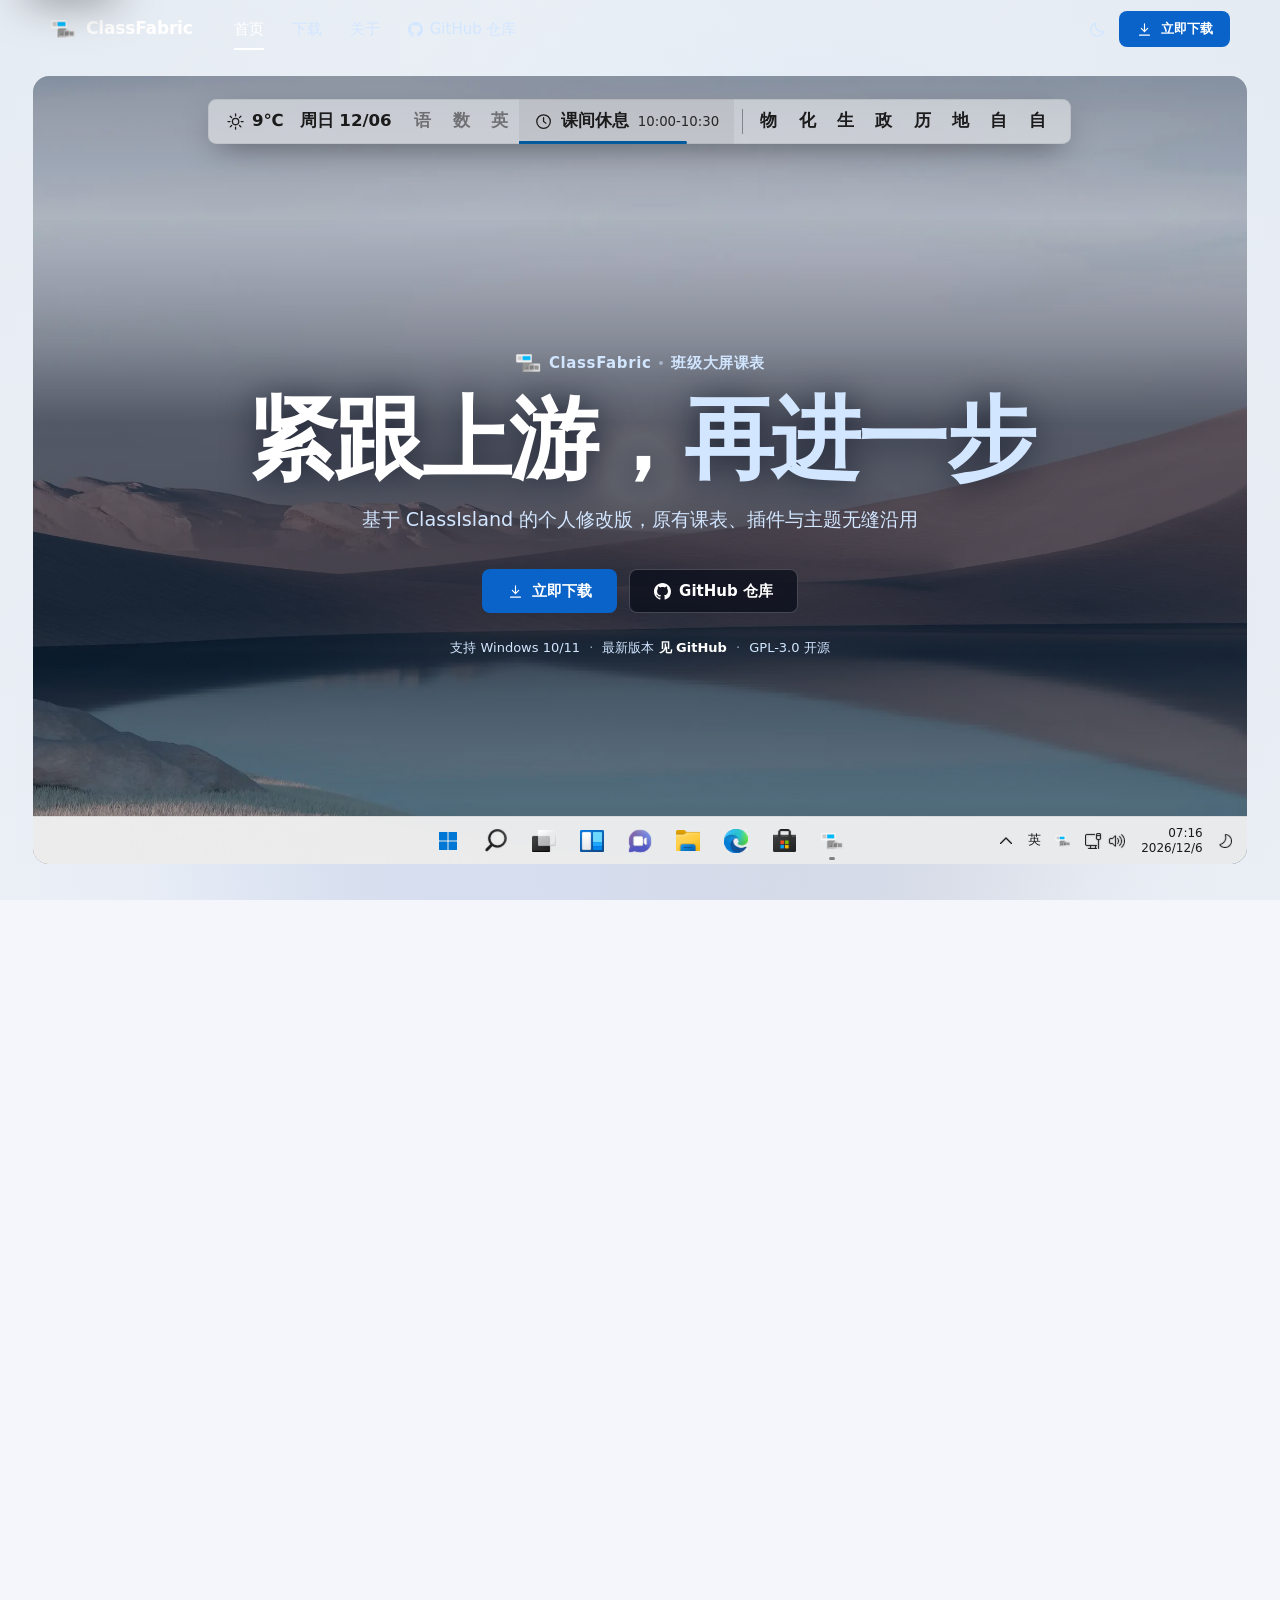
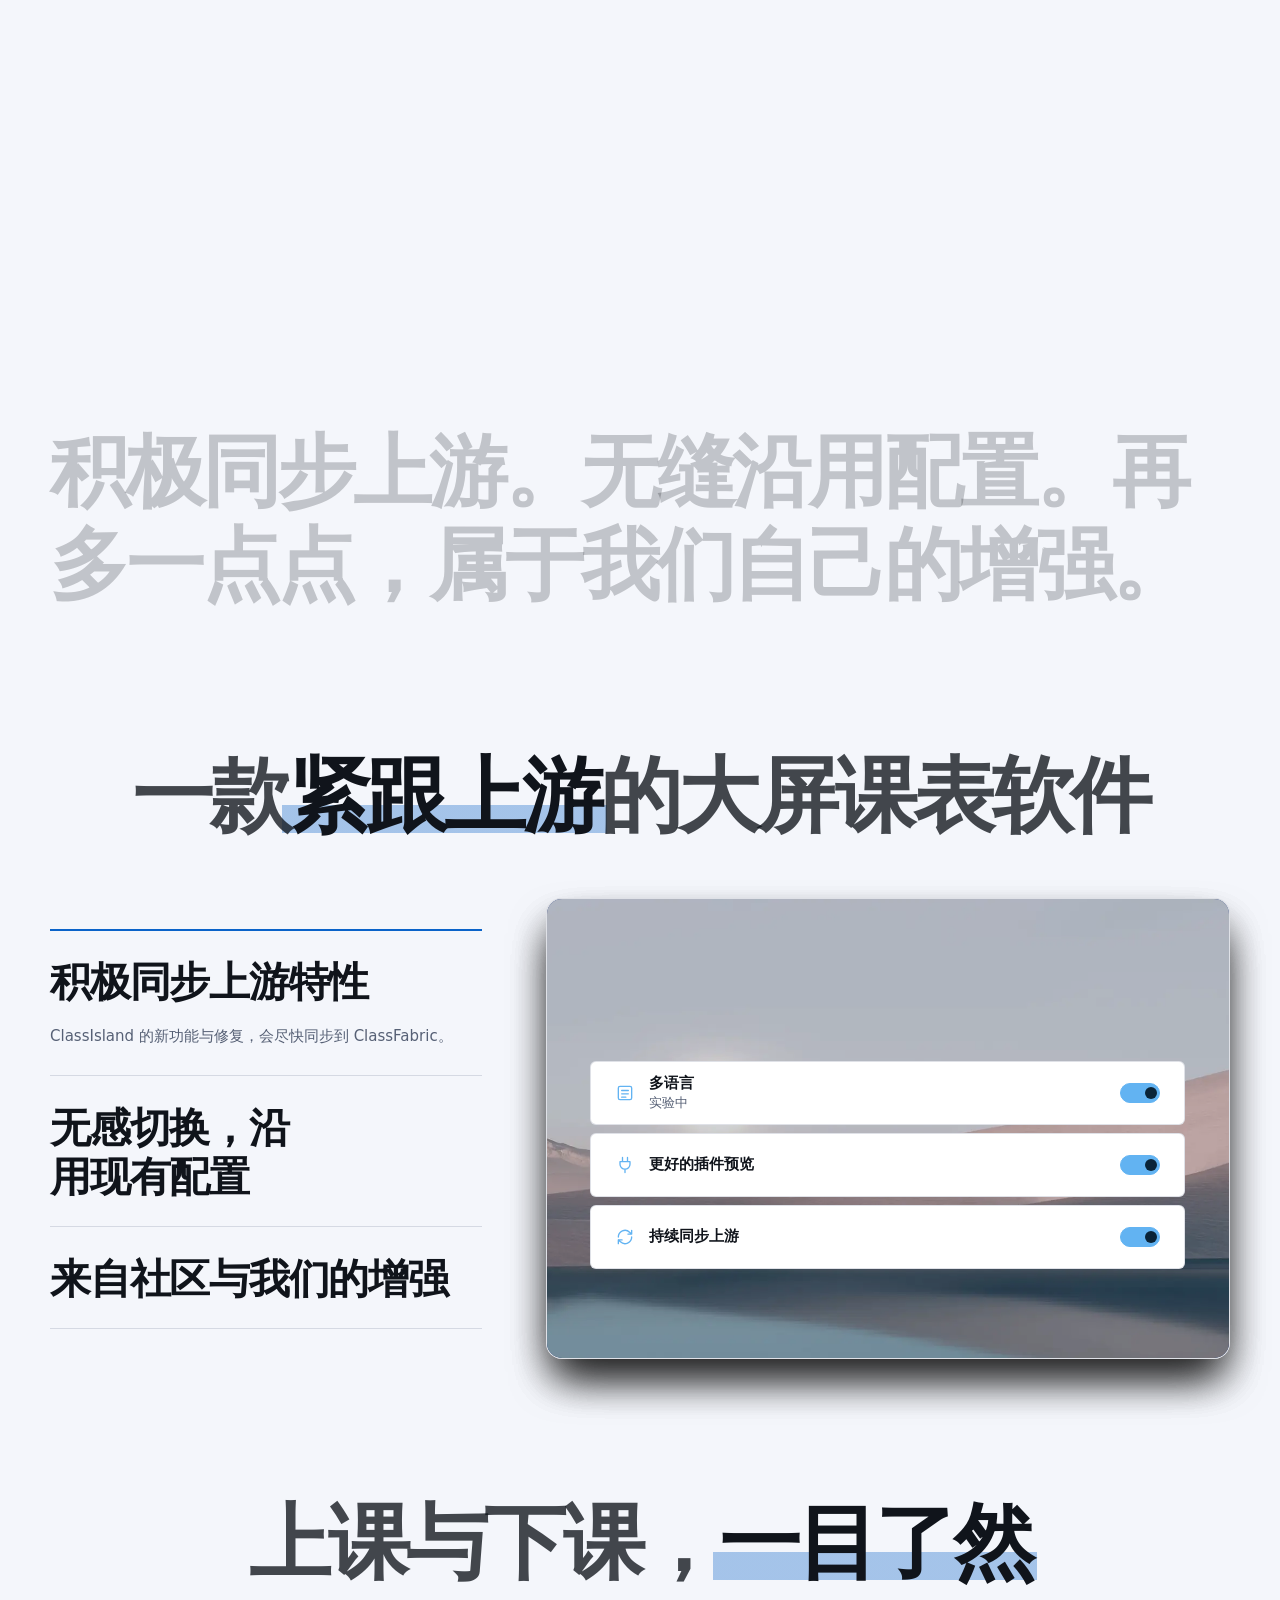
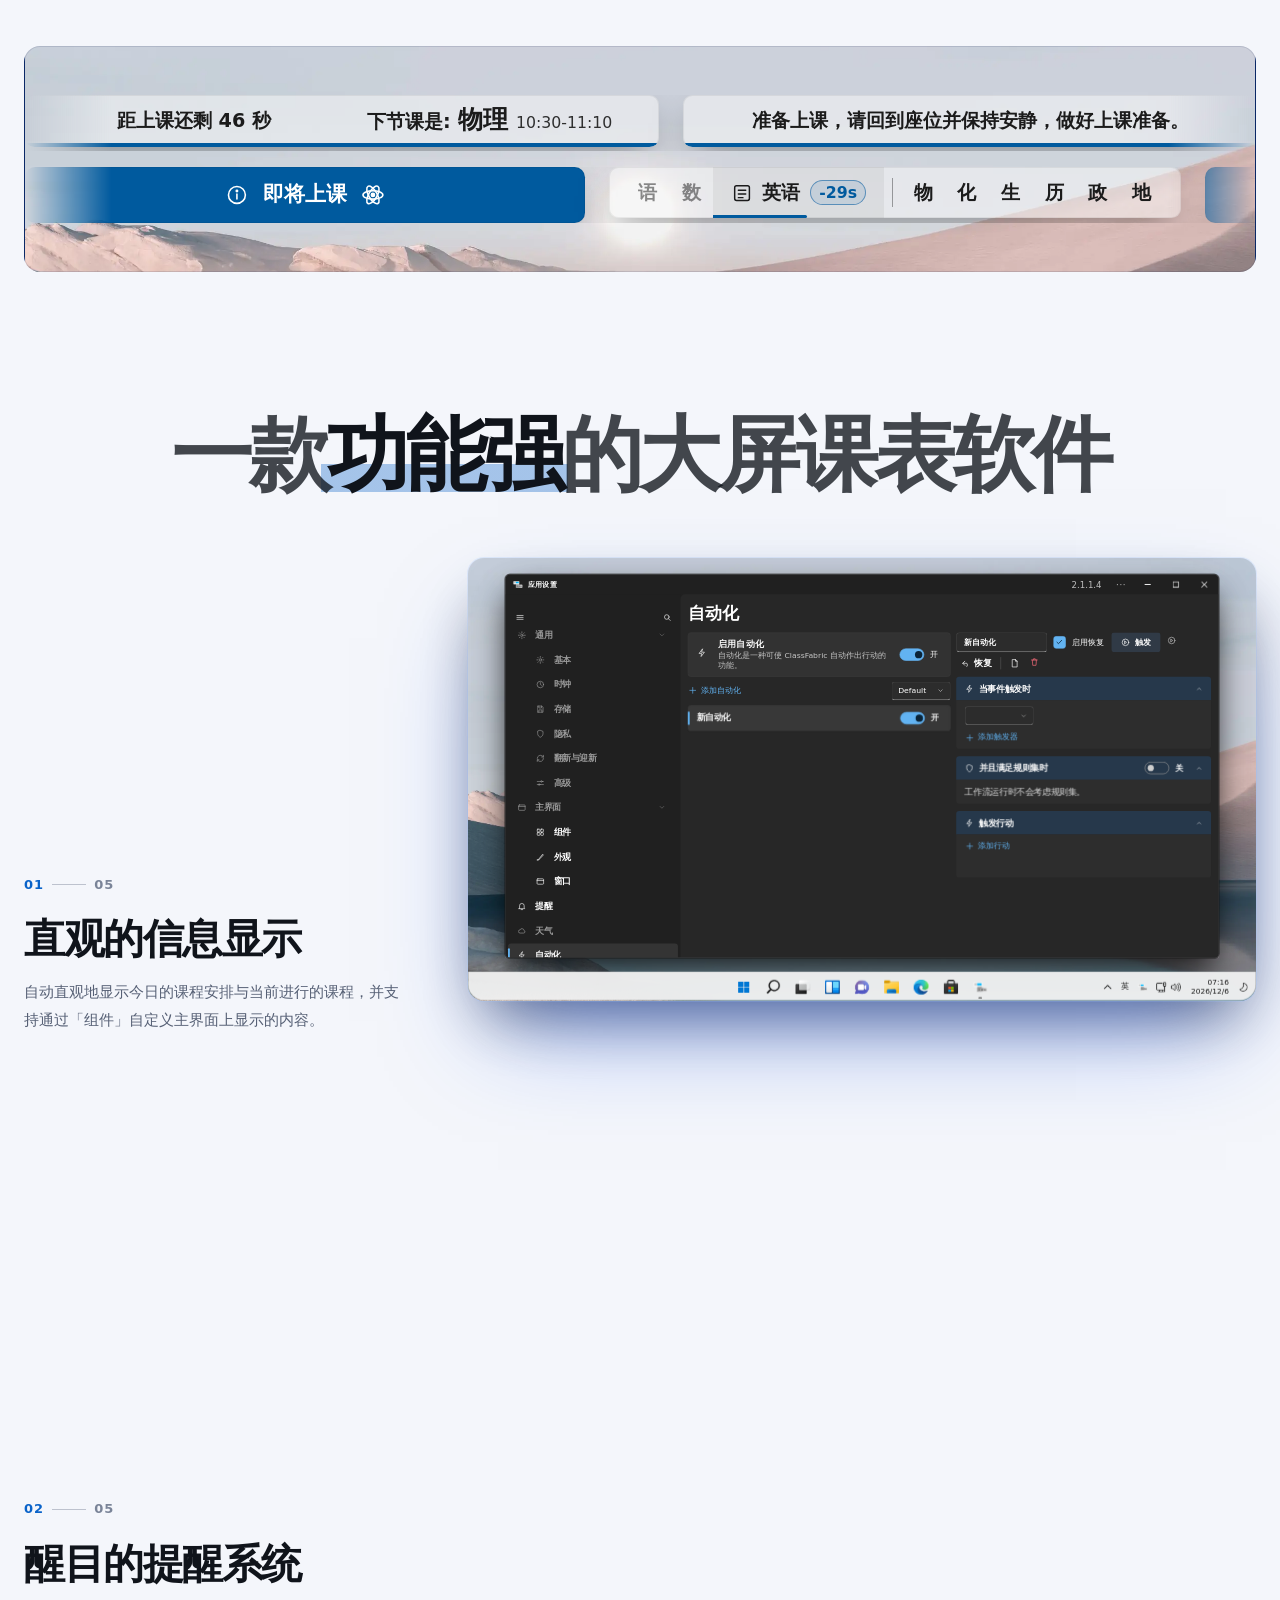
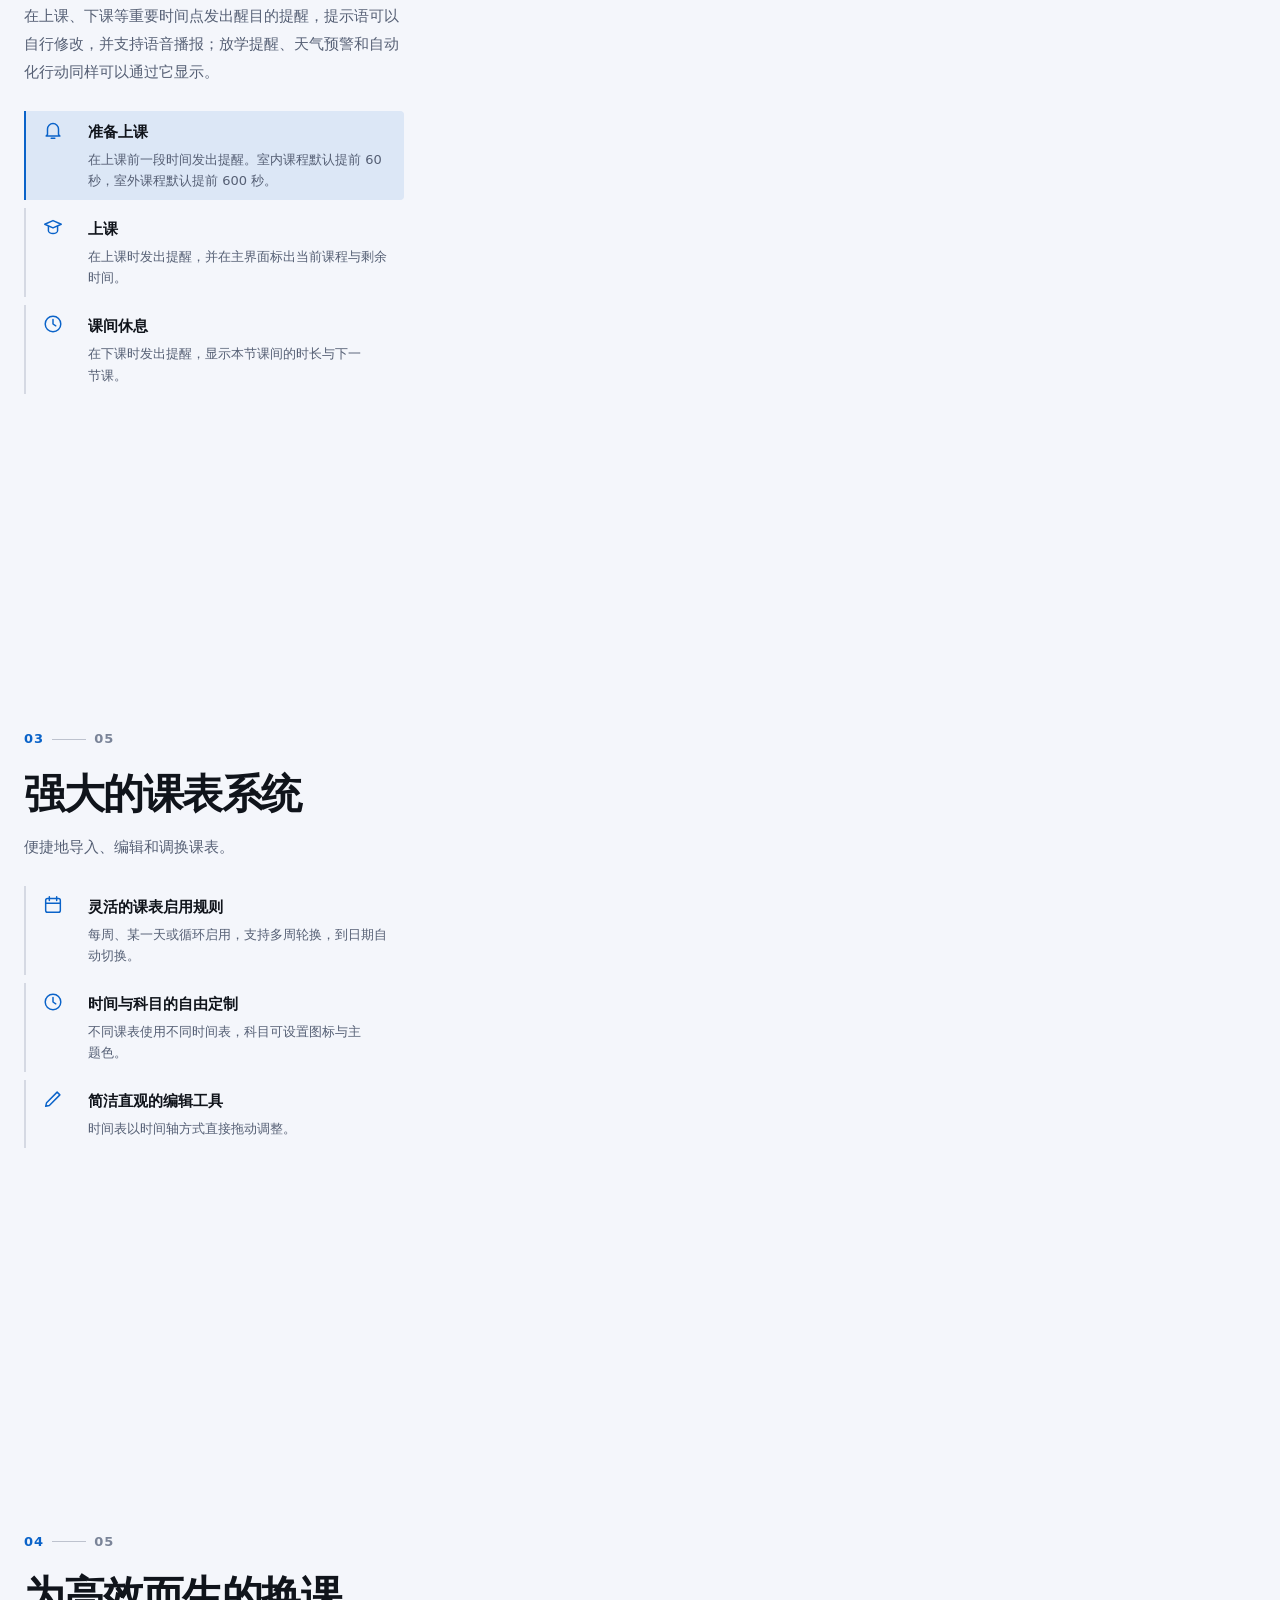
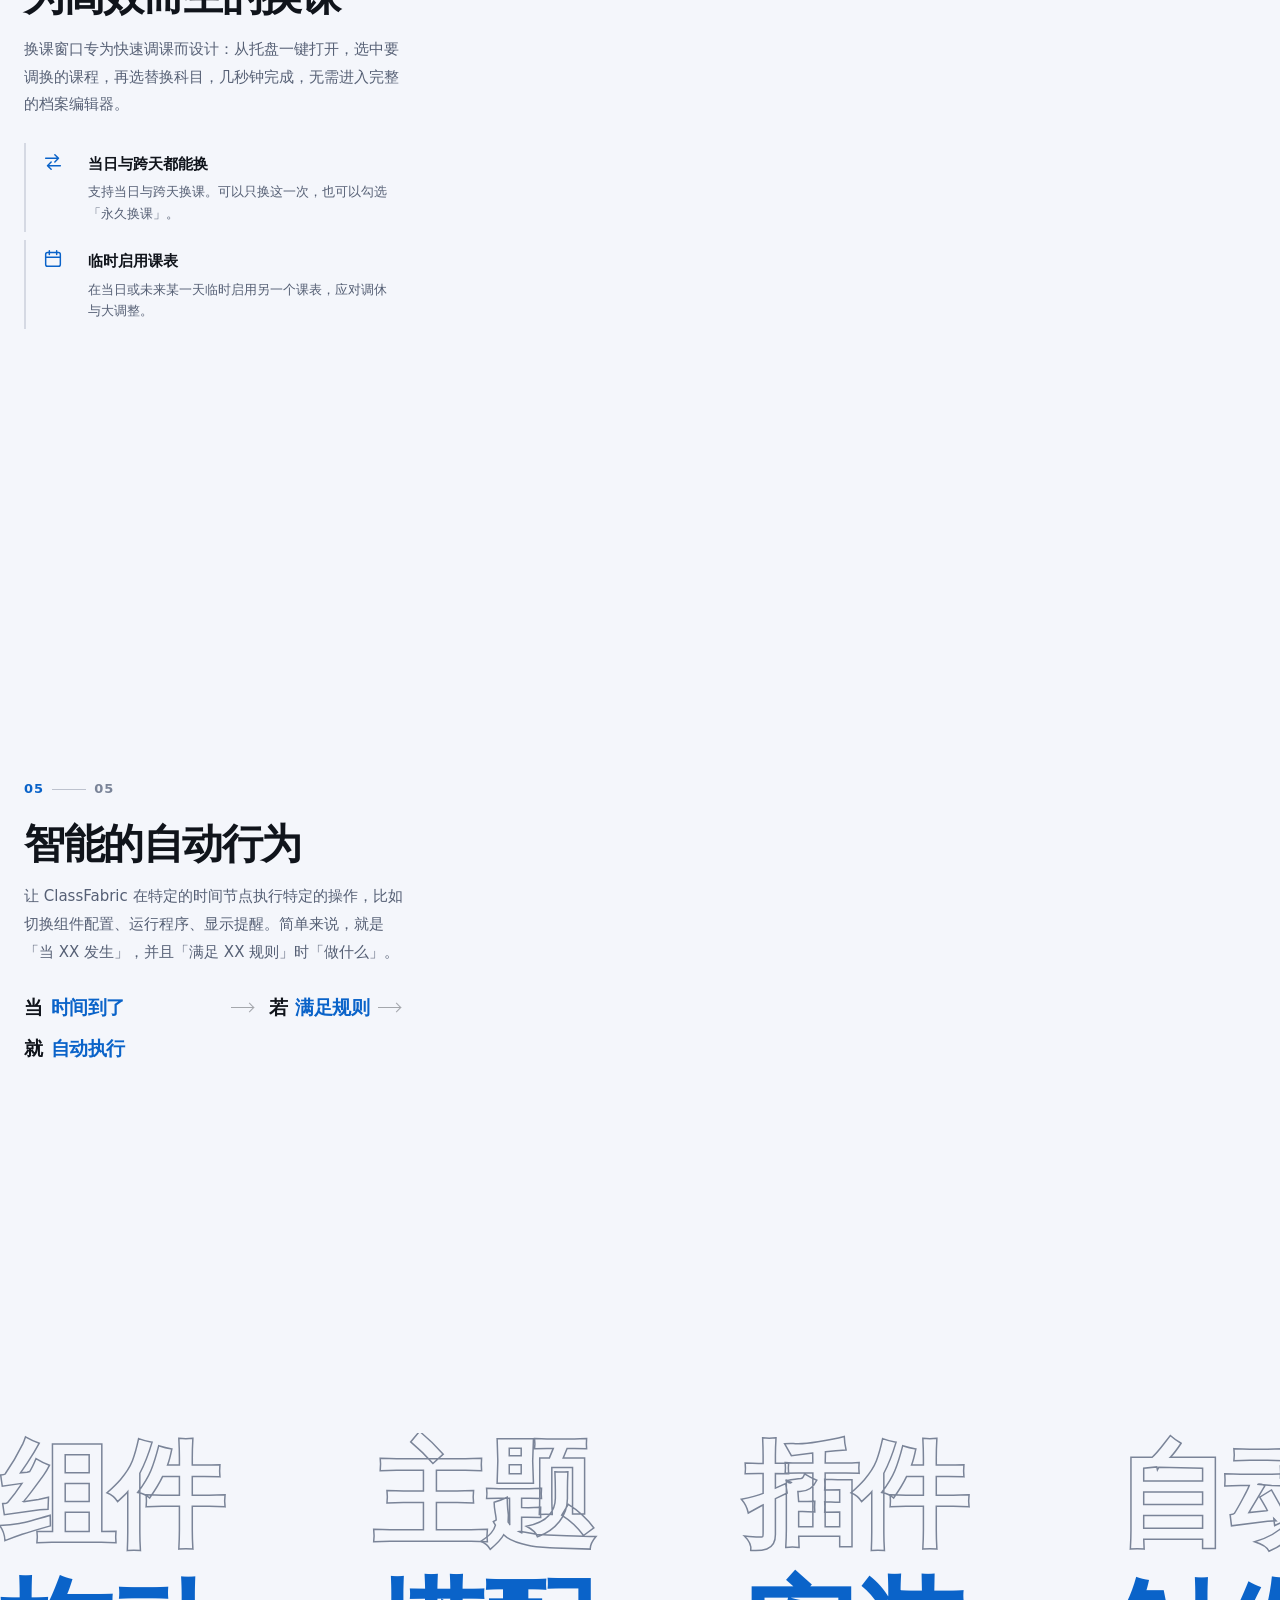
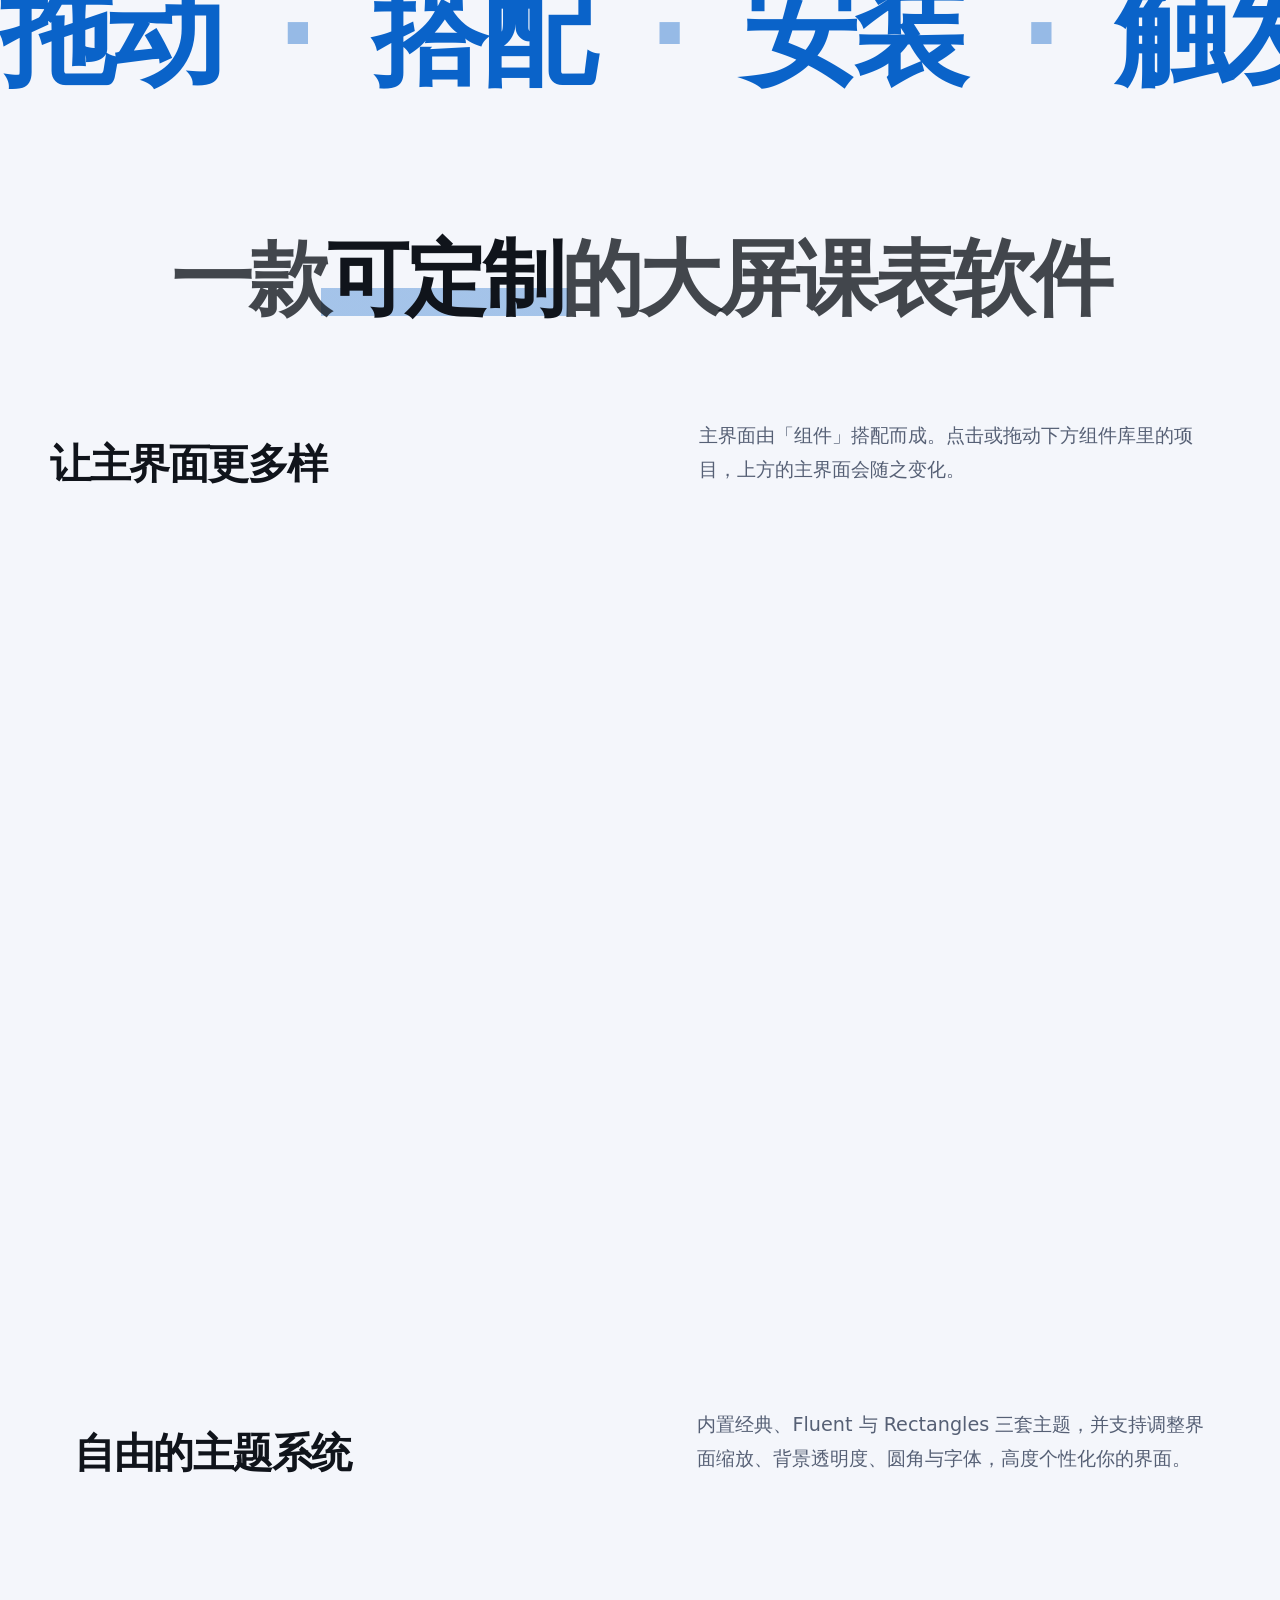
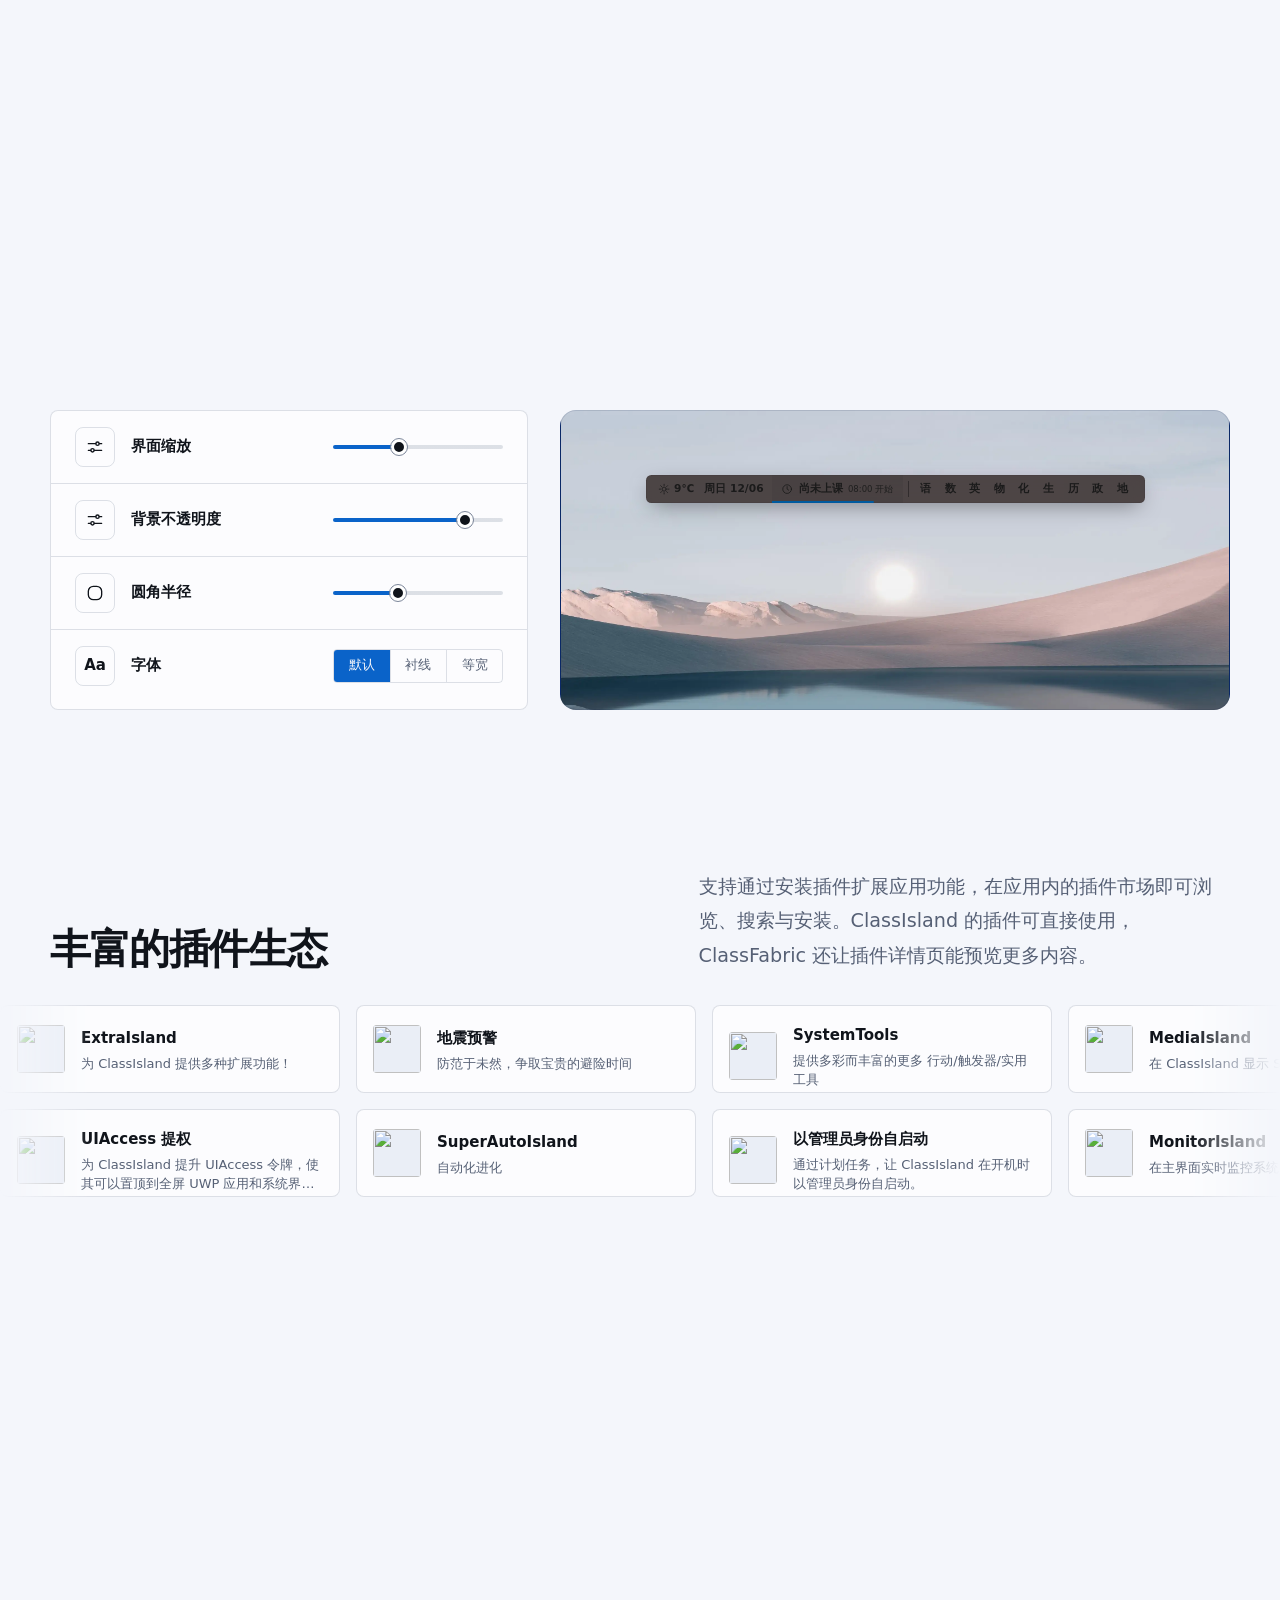
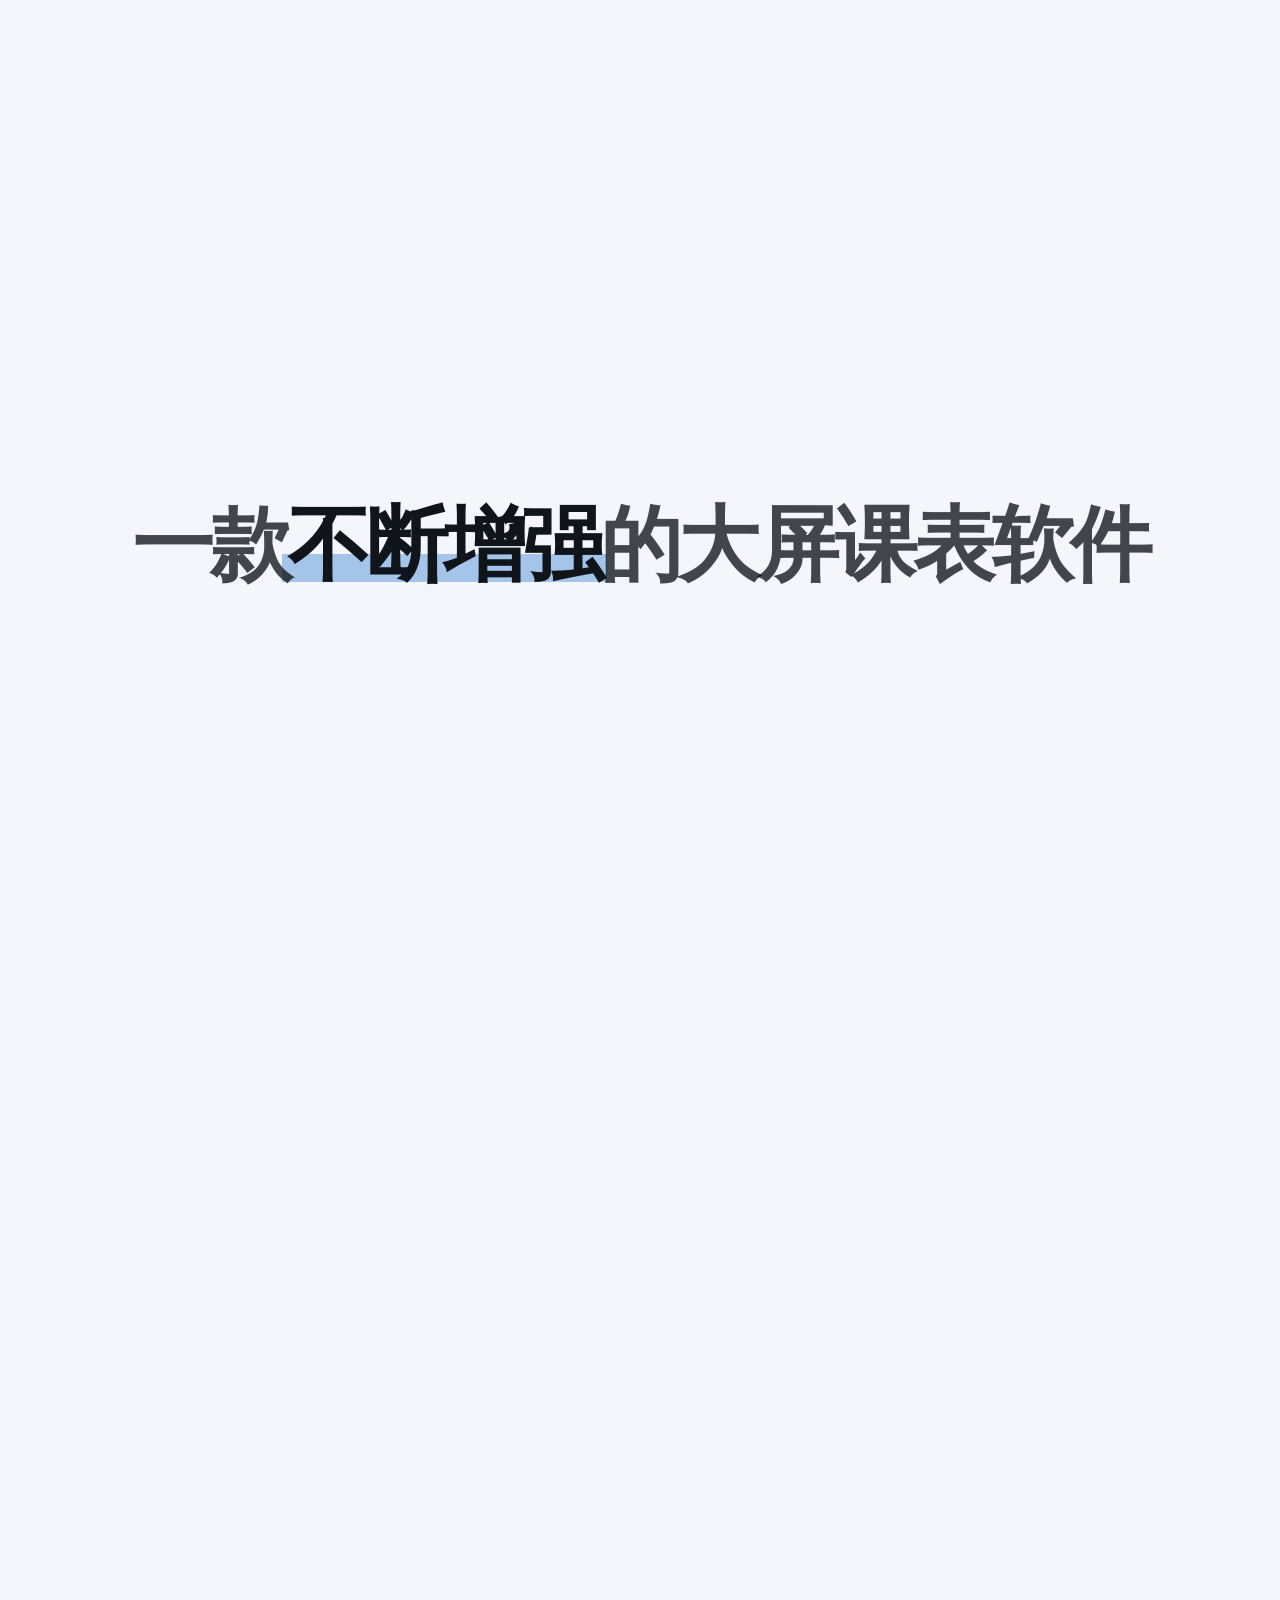
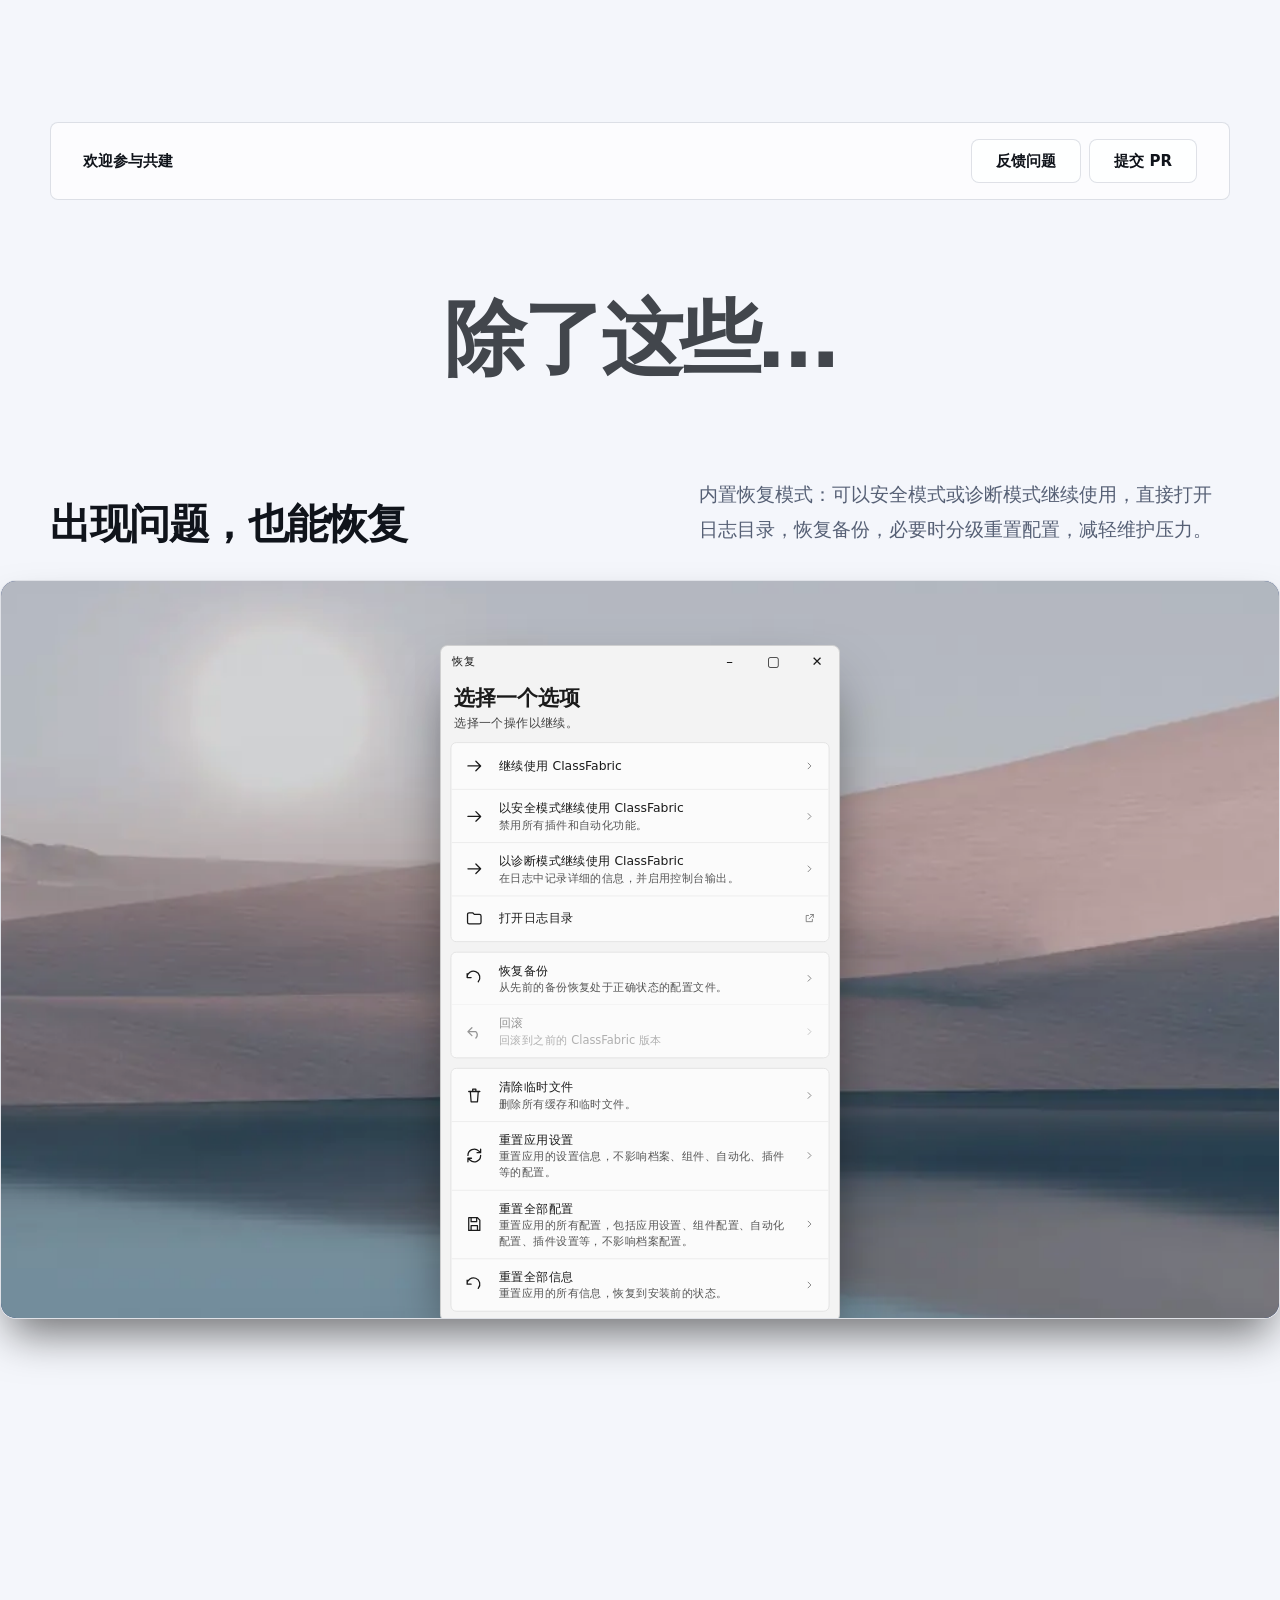
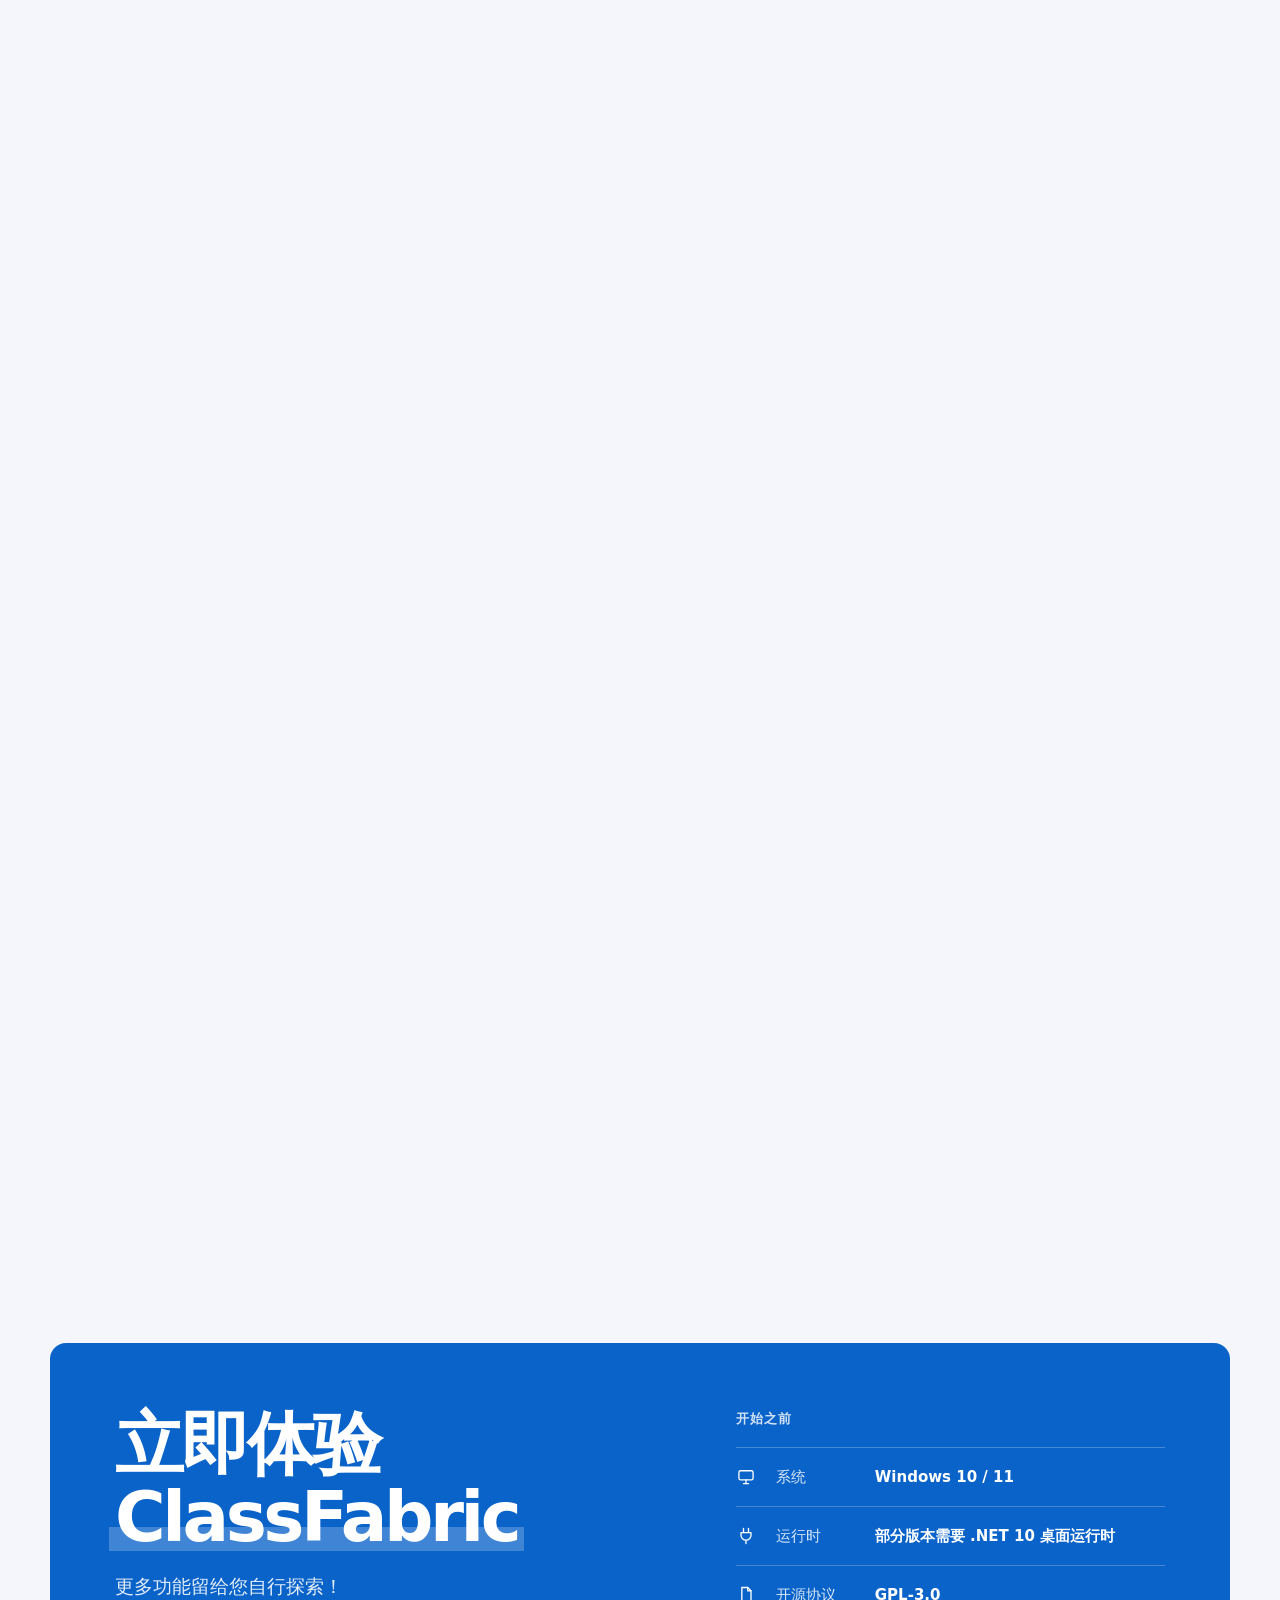
==== commit 54565c6f: "404 再增 4 首 Sonnet 5.5 诗（依官方诗歌写法归纳）；下载页舞台 721–900px 灵动岛不再被裁切 Co-Authored-By: Claude Sonnet 5.5 <norep" ====
--- a/m/index.html
+++ b/m/index.html
@@ -33,16 +33,16 @@
 <meta name="color-scheme" content="dark light">
 <script>document.documentElement.classList.add("js");try{var t=localStorage.getItem("cf_theme");if(t!=="light"&&t!=="dark")t=matchMedia("(prefers-color-scheme: light)").matches?"light":"dark";document.documentElement.dataset.theme=t}catch(e){}</script>
 <script>window.cfWpS=1;window.cfWpPre=1;(function () { var W = { lake: 'd', pine: 'dt', dune: 'd', dawn: 't', ember: 'tn', bloom: 'n' }; var L = { lake: 1, pine: 1, dawn: 1, dune: 1 }; var d = document.documentElement, h = new Date().getHours(); var ph = h >= 7 && h < 17 ? 'd' : (h >= 5 && h < 7) || (h >= 17 && h < 19) ? 't' : 'n'; var last = ''; try { last = localStorage.getItem('cf_wp') || ''; } catch (e) { } var mode = Math.random() < .5 ? 'time' : 'random'; var pool = Object.keys(W).filter(function (x) { return mode === 'random' || W[x].indexOf(ph) > -1; }); var q = pool.filter(function (x) { return x !== last; }); if (!q.length) q = pool; var k = q[Math.floor(Math.random() * q.length)]; try { localStorage.setItem('cf_wp', k); } catch (e) { } var big = '/assets/img/wp/' + k + (window.cfWpS ? '' : '-l') + '.webp'; d.style.setProperty('--wp', 'url(/assets/img/wp/' + k + '.webp)'); d.style.setProperty('--wpl', 'url(' + big + ')'); d.dataset.wp = k; d.dataset.wpi = L[k] ? 'light' : 'dark'; d.dataset.wpm = mode; d.dataset.wpt = ph; window.cfWp = { key: k, mode: mode, phase: ph }; if (window.cfWpPre) { var l = document.createElement('link'); l.rel = 'preload'; l.as = 'image'; l.type = 'image/webp'; l.href = window.cfWpPre === 2 ? '/assets/img/wp/' + k + '.webp' : big; l.setAttribute('fetchpriority', 'high'); document.head.appendChild(l); } })();</script>
-<link rel="stylesheet" href="/assets/css/site.css?v=9e819ae">
-<link rel="stylesheet" href="/assets/css/tokens.css?v=9e819ae">
-<link rel="stylesheet" href="/assets/css/materials.css?v=9e819ae">
-<link rel="stylesheet" href="/assets/css/nav.css?v=9e819ae">
-<link rel="stylesheet" href="/assets/css/base.css?v=9e819ae">
-<link rel="stylesheet" href="/assets/css/m.css?v=9e819ae">
+<link rel="stylesheet" href="/assets/css/site.css?v=6f4659e">
+<link rel="stylesheet" href="/assets/css/tokens.css?v=6f4659e">
+<link rel="stylesheet" href="/assets/css/materials.css?v=6f4659e">
+<link rel="stylesheet" href="/assets/css/nav.css?v=6f4659e">
+<link rel="stylesheet" href="/assets/css/base.css?v=6f4659e">
+<link rel="stylesheet" href="/assets/css/m.css?v=6f4659e">
 <script type="application/ld+json">{"@context":"https://schema.org","@graph":[{"@type":"Organization","@id":"https://cf.ansoukin.top/#org","name":"ClassFabric","url":"https://cf.ansoukin.top/","logo":{"@type":"ImageObject","url":"https://cf.ansoukin.top/assets/img/icon-192.png","width":192,"height":192},"sameAs":["https://github.com/Ansoukin/ClassFabric"]},{"@type":"WebSite","@id":"https://cf.ansoukin.top/#website","url":"https://cf.ansoukin.top/","name":"ClassFabric","alternateName":["ClassFabric 官网","ClassIsland 个人修改版"],"inLanguage":"zh-CN","publisher":{"@id":"https://cf.ansoukin.top/#org"}},{"@type":"SoftwareApplication","@id":"https://cf.ansoukin.top/#app","name":"ClassFabric","alternateName":"ClassIsland 个人修改版","applicationCategory":"EducationalApplication","operatingSystem":"Windows 10, Windows 11","description":"ClassIsland 的个人修改版班级大屏课表，紧跟上游更新，原有课表、插件与主题可直接沿用。","url":"https://cf.ansoukin.top/","downloadUrl":"https://cf.ansoukin.top/download.html","installUrl":"https://cf.ansoukin.top/download.html","license":"https://www.gnu.org/licenses/gpl-3.0.html","isBasedOn":{"@type":"SoftwareApplication","name":"ClassIsland","url":"https://classisland.tech"},"image":"https://cf.ansoukin.top/assets/img/og.jpg","featureList":["课表编辑与调课","自动化行为","插件生态","主题与主界面自定义","更多天气源","多语言（实验中）"],"offers":{"@type":"Offer","price":"0","priceCurrency":"CNY"},"publisher":{"@id":"https://cf.ansoukin.top/#org"}},{"@type":"SiteNavigationElement","@id":"https://cf.ansoukin.top/#nav-0","name":"首页","description":"ClassFabric 首页：紧跟上游的 ClassIsland 班级大屏课表","url":"https://cf.ansoukin.top/"},{"@type":"SiteNavigationElement","@id":"https://cf.ansoukin.top/#nav-1","name":"下载","description":"下载 ClassFabric Windows 版","url":"https://cf.ansoukin.top/download.html"},{"@type":"SiteNavigationElement","@id":"https://cf.ansoukin.top/#nav-2","name":"关于","description":"了解 ClassFabric 与 ClassIsland 的关系、已完成与计划中的功能","url":"https://cf.ansoukin.top/about.html"},{"@type":"WebPage","@id":"https://cf.ansoukin.top/#page","url":"https://cf.ansoukin.top/","name":"ClassFabric — 紧跟上游的 ClassIsland 班级大屏课表","description":"ClassFabric 是基于 ClassIsland 的个人修改版班级大屏课表：积极同步上游特性，原有课表、自动化、插件与主题无缝沿用，并加入更多天气源、多语言等改进。","inLanguage":"zh-CN","isPartOf":{"@id":"https://cf.ansoukin.top/#website"},"primaryImageOfPage":{"@type":"ImageObject","url":"https://cf.ansoukin.top/assets/img/og.jpg","width":1200,"height":630},"about":{"@id":"https://cf.ansoukin.top/#app"}}]}</script>
 <link rel="preconnect" href="https://api.github.com" crossorigin>
-<link rel="stylesheet" href="/assets/css/bento.css?v=9e819ae">
-<link rel="stylesheet" href="/assets/css/display.css?v=9e819ae">
+<link rel="stylesheet" href="/assets/css/bento.css?v=6f4659e">
+<link rel="stylesheet" href="/assets/css/display.css?v=6f4659e">
 <link rel="expect" href="#top" blocking="render">
 </head>
 <body>
@@ -67,11 +67,11 @@
 <section class="sec" id="faqs"><div class="wrap"><h2 class="claim rv">常见问题</h2><div class="faq faqhome rv"><div class="acc" data-acc><div class="acc-i"><h3><button type="button" id="fqb0" aria-expanded="false" aria-controls="fqp0"><span>原来的课表、插件和主题还能用吗？</span><svg viewBox="0 0 24 24" aria-hidden="true"><path d="M6 9l6 6 6-6"/></svg></button></h3><div class="acc-p" id="fqp0" role="region" aria-labelledby="fqb0"><div><p>可以。ClassFabric 的底层代码与上游保持一致，安装后原有的课表、自动化、插件与主题可直接沿用。</p></div></div></div><div class="acc-i"><h3><button type="button" id="fqb1" aria-expanded="false" aria-controls="fqp1"><span>支持 Linux 和 macOS 吗？</span><svg viewBox="0 0 24 24" aria-hidden="true"><path d="M6 9l6 6 6-6"/></svg></button></h3><div class="acc-p" id="fqp1" role="region" aria-labelledby="fqb1"><div><p>目前仅提供 Windows 版本。代码中保留了相关支持，但我们暂无测试环境与精力维护，因此暂不提供官方构建。</p></div></div></div><div class="acc-i"><h3><button type="button" id="fqb2" aria-expanded="false" aria-controls="fqp2"><span>有交流群吗？</span><svg viewBox="0 0 24 24" aria-hidden="true"><path d="M6 9l6 6 6-6"/></svg></button></h3><div class="acc-p" id="fqp2" role="region" aria-labelledby="fqb2"><div><p>暂时没有。ClassIsland 现有的 QQ 频道与群属于上游项目，ClassFabric 的问题请直接在 GitHub 提交 Issue。</p></div></div></div><div class="acc-i"><h3><button type="button" id="fqb3" aria-expanded="false" aria-controls="fqp3"><span>软件出现问题怎么办？</span><svg viewBox="0 0 24 24" aria-hidden="true"><path d="M6 9l6 6 6-6"/></svg></button></h3><div class="acc-p" id="fqp3" role="region" aria-labelledby="fqb3"><div><p>可以先尝试内置的恢复模式：以安全模式启动、查看日志、恢复备份，必要时重置配置。仍无法解决，请在 GitHub 提交 Issue 并附上诊断信息。</p></div></div></div><div class="acc-i"><h3><button type="button" id="fqb4" aria-expanded="false" aria-controls="fqp4"><span>和 ClassIsland 是什么关系？</span><svg viewBox="0 0 24 24" aria-hidden="true"><path d="M6 9l6 6 6-6"/></svg></button></h3><div class="acc-p" id="fqp4" role="region" aria-labelledby="fqb4"><div><p>ClassFabric 建立在 ClassIsland 之上，并持续同步上游，没有上游就没有它。可以把它看作一个「更早体验新功能，并带有额外改进」的选择。</p></div></div></div><div class="acc-i"><h3><button type="button" id="fqb5" aria-expanded="false" aria-controls="fqp5"><span>开源协议是什么？</span><svg viewBox="0 0 24 24" aria-hidden="true"><path d="M6 9l6 6 6-6"/></svg></button></h3><div class="acc-p" id="fqp5" role="region" aria-labelledby="fqb5"><div><p>GPL-3.0，与上游一致。ClassIsland 的版权归 HelloWRC，ClassFabric 的改动版权归各自贡献者。</p></div></div></div></div></div></div></section>
 <section class="final3"><div class="wrap"><h2 class="rv">立即体验<br><span class="g">ClassFabric</span></h2><p class="rv d1">更多功能留给您自行探索！</p><div class="cta rv d2"><a class="btn blue" href="/download.html"><svg viewBox="0 0 24 24" aria-hidden="true"><path d="M12 4v11m0 0l-4.5-4.5M12 15l4.5-4.5M5 20h14"/></svg>立即下载</a><a class="btn glass" href="/about.html">了解更多</a></div></div></section>
 </main>
-<footer class="foot"><div class="wrap"><div class="cols"><div><a class="brand" href="/"><img src="/assets/img/icon-64.png" width="26" height="26" alt="">ClassFabric</a><p class="about">ClassIsland 的个人修改版班级大屏课表。紧跟上游，并加入来自社区与我们的改进。</p></div><div><h2 class="fh">产品</h2><ul><li><a href="/download.html">下载</a></li><li><a href="https://github.com/Ansoukin/ClassFabric/releases" rel="noopener">版本发布</a></li><li><a href="/about.html#planned">计划中的功能</a></li></ul></div><div><h2 class="fh">项目</h2><ul><li><a href="https://github.com/Ansoukin/ClassFabric" rel="noopener">GitHub 仓库</a></li><li><a href="https://github.com/Ansoukin/ClassFabric/issues" rel="noopener">反馈问题</a></li><li><a href="/about.html#join">参与贡献</a></li></ul></div><div><h2 class="fh">了解更多</h2><ul><li><a href="/about.html">关于 ClassFabric</a></li><li><a href="/about.html#faq">常见问题</a></li><li><a href="https://classisland.tech" rel="noopener">ClassIsland 官网</a></li></ul></div></div><div class="legal">© 2026 ClassFabric　基于 HelloWRC 的 ClassIsland（© 2023–2026 HelloWRC）二次开发，以 GPL-3.0 协议开源。<br>ClassFabric 是个人修改版，并非 ClassIsland 官方项目；ClassIsland 的名称与原有功能归其原作者所有。</div><p class="pcl"><a href="/?view=pc">查看电脑版网页</a></p><div class="bld" title="V1.0.8 发布于 2026-11-16"><span class="dot"></span><span>站点版本 v1.0.8</span><i></i><span>Build 20261116</span><i></i><code>9e819ae</code></div></div><div class="foot-mark" aria-hidden="true">ClassFabric</div></footer>
-<script src="/assets/js/site.js?v=9e819ae" defer></script>
-<script src="/assets/js/m.js?v=9e819ae" defer></script>
-<script src="/assets/js/dl.js?v=9e819ae" defer></script>
-<script src="/assets/js/fx.js?v=9e819ae" defer></script>
-<script src="/assets/js/bento.js?v=9e819ae" defer></script>
+<footer class="foot"><div class="wrap"><div class="cols"><div><a class="brand" href="/"><img src="/assets/img/icon-64.png" width="26" height="26" alt="">ClassFabric</a><p class="about">ClassIsland 的个人修改版班级大屏课表。紧跟上游，并加入来自社区与我们的改进。</p></div><div><h2 class="fh">产品</h2><ul><li><a href="/download.html">下载</a></li><li><a href="https://github.com/Ansoukin/ClassFabric/releases" rel="noopener">版本发布</a></li><li><a href="/about.html#planned">计划中的功能</a></li></ul></div><div><h2 class="fh">项目</h2><ul><li><a href="https://github.com/Ansoukin/ClassFabric" rel="noopener">GitHub 仓库</a></li><li><a href="https://github.com/Ansoukin/ClassFabric/issues" rel="noopener">反馈问题</a></li><li><a href="/about.html#join">参与贡献</a></li></ul></div><div><h2 class="fh">了解更多</h2><ul><li><a href="/about.html">关于 ClassFabric</a></li><li><a href="/about.html#faq">常见问题</a></li><li><a href="https://classisland.tech" rel="noopener">ClassIsland 官网</a></li></ul></div></div><div class="legal">© 2026 ClassFabric　基于 HelloWRC 的 ClassIsland（© 2023–2026 HelloWRC）二次开发，以 GPL-3.0 协议开源。<br>ClassFabric 是个人修改版，并非 ClassIsland 官方项目；ClassIsland 的名称与原有功能归其原作者所有。</div><p class="pcl"><a href="/?view=pc">查看电脑版网页</a></p><div class="bld" title="V1.0.8 发布于 2026-11-16"><span class="dot"></span><span>站点版本 v1.0.8</span><i></i><span>Build 20261116</span><i></i><code>6f4659e</code></div></div><div class="foot-mark" aria-hidden="true">ClassFabric</div></footer>
+<script src="/assets/js/site.js?v=6f4659e" defer></script>
+<script src="/assets/js/m.js?v=6f4659e" defer></script>
+<script src="/assets/js/dl.js?v=6f4659e" defer></script>
+<script src="/assets/js/fx.js?v=6f4659e" defer></script>
+<script src="/assets/js/bento.js?v=6f4659e" defer></script>
 </body>
 </html>
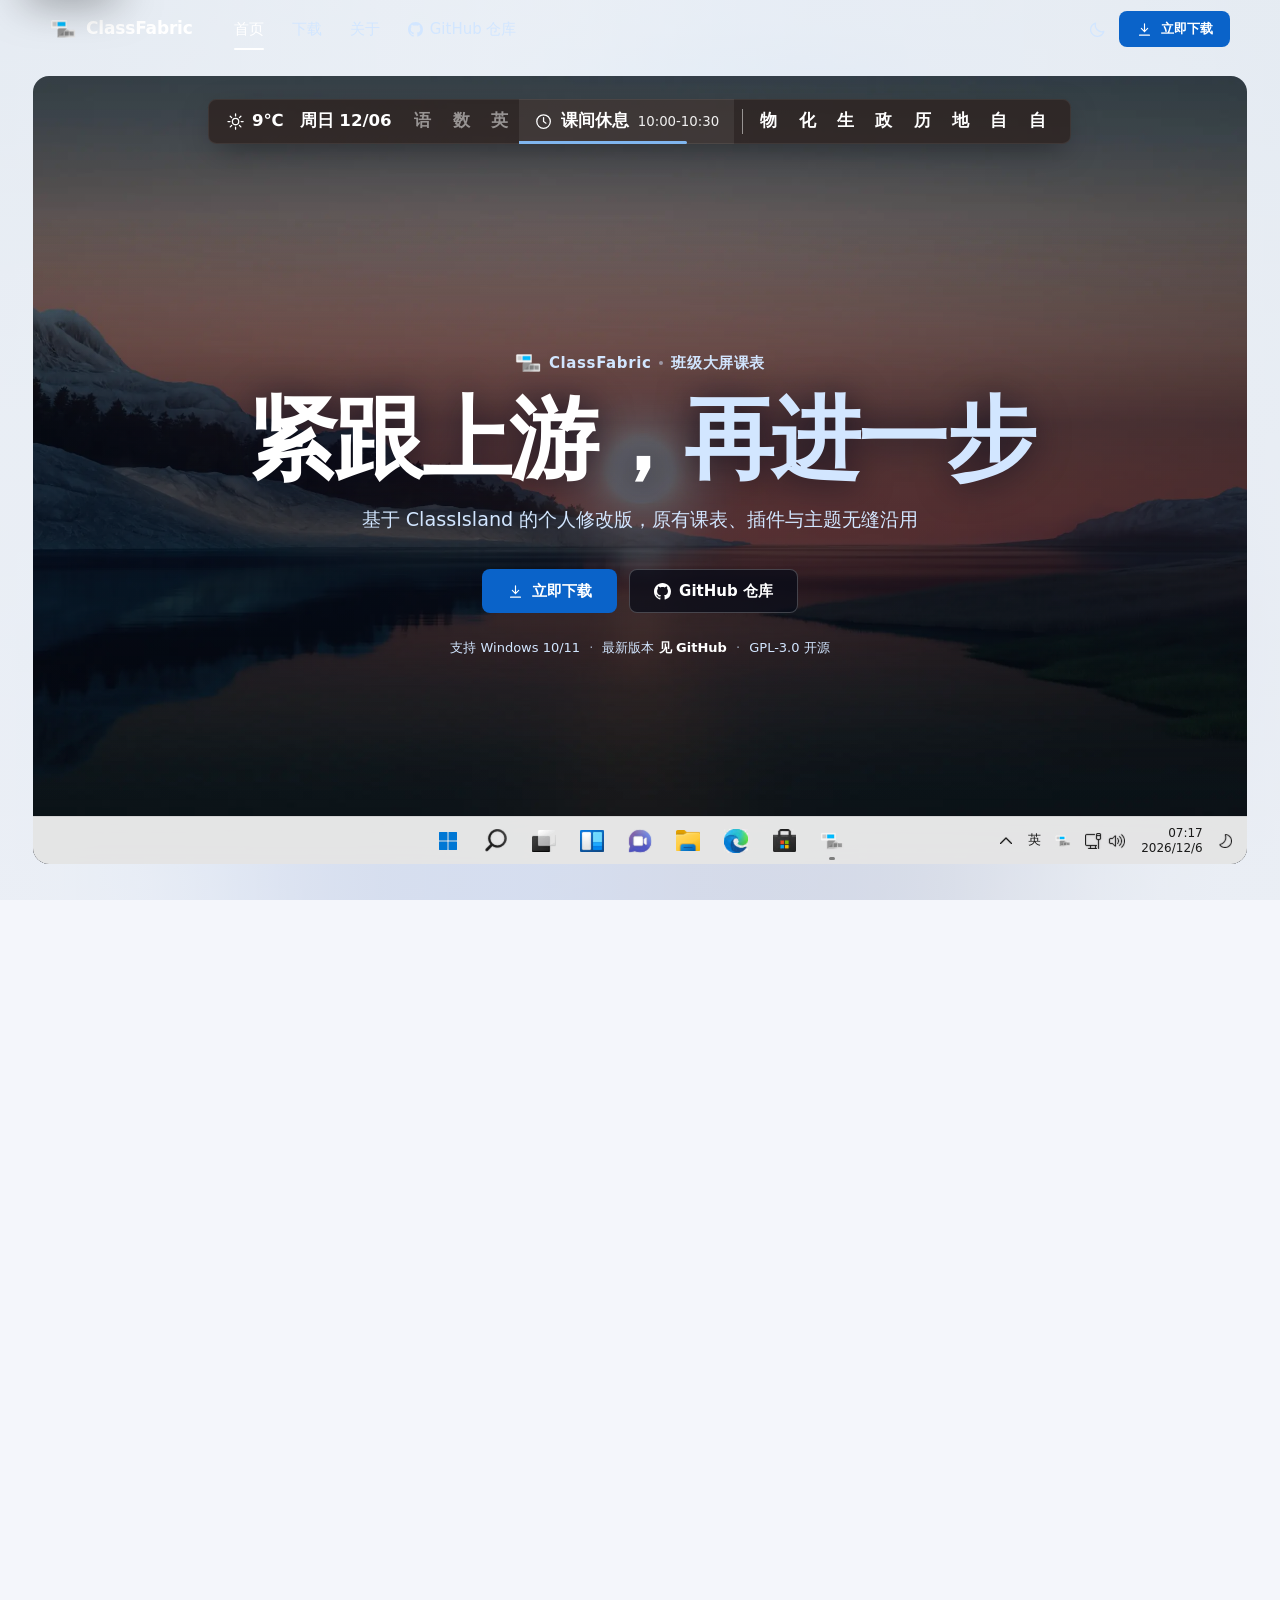
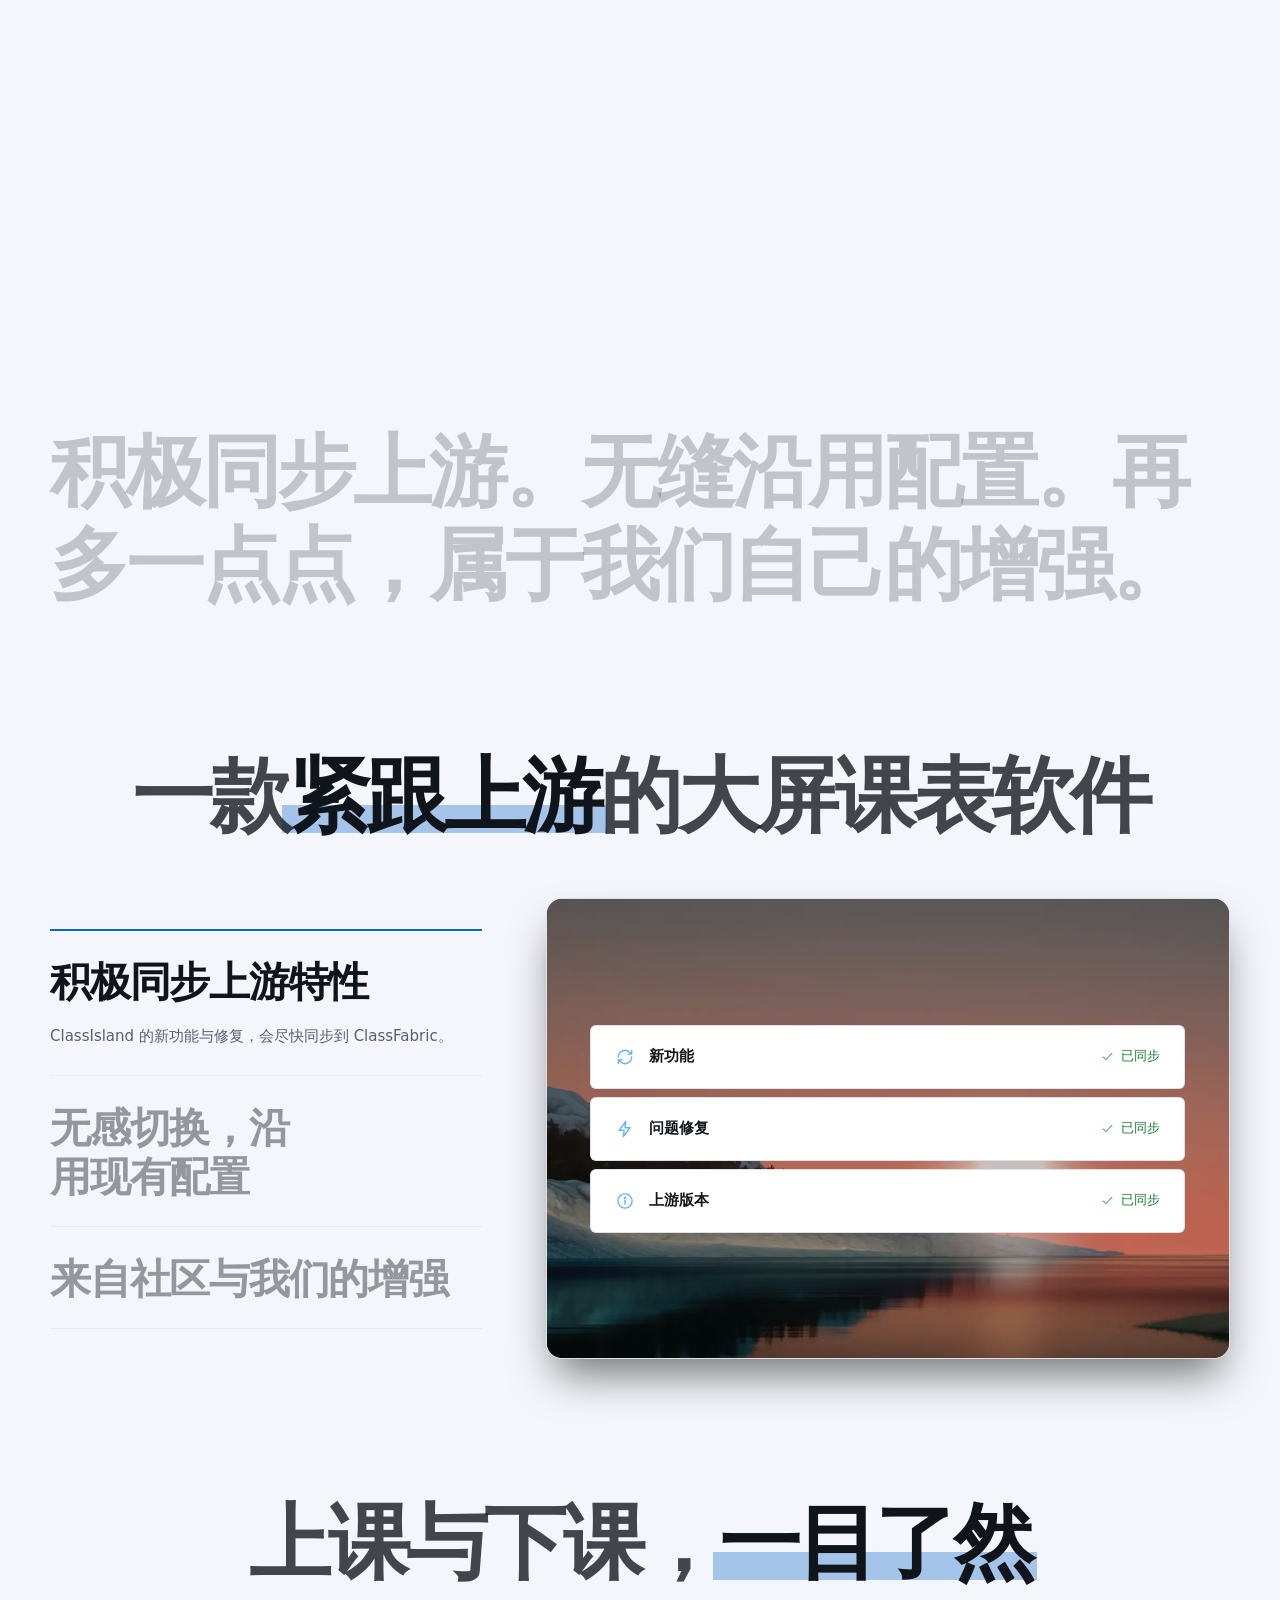
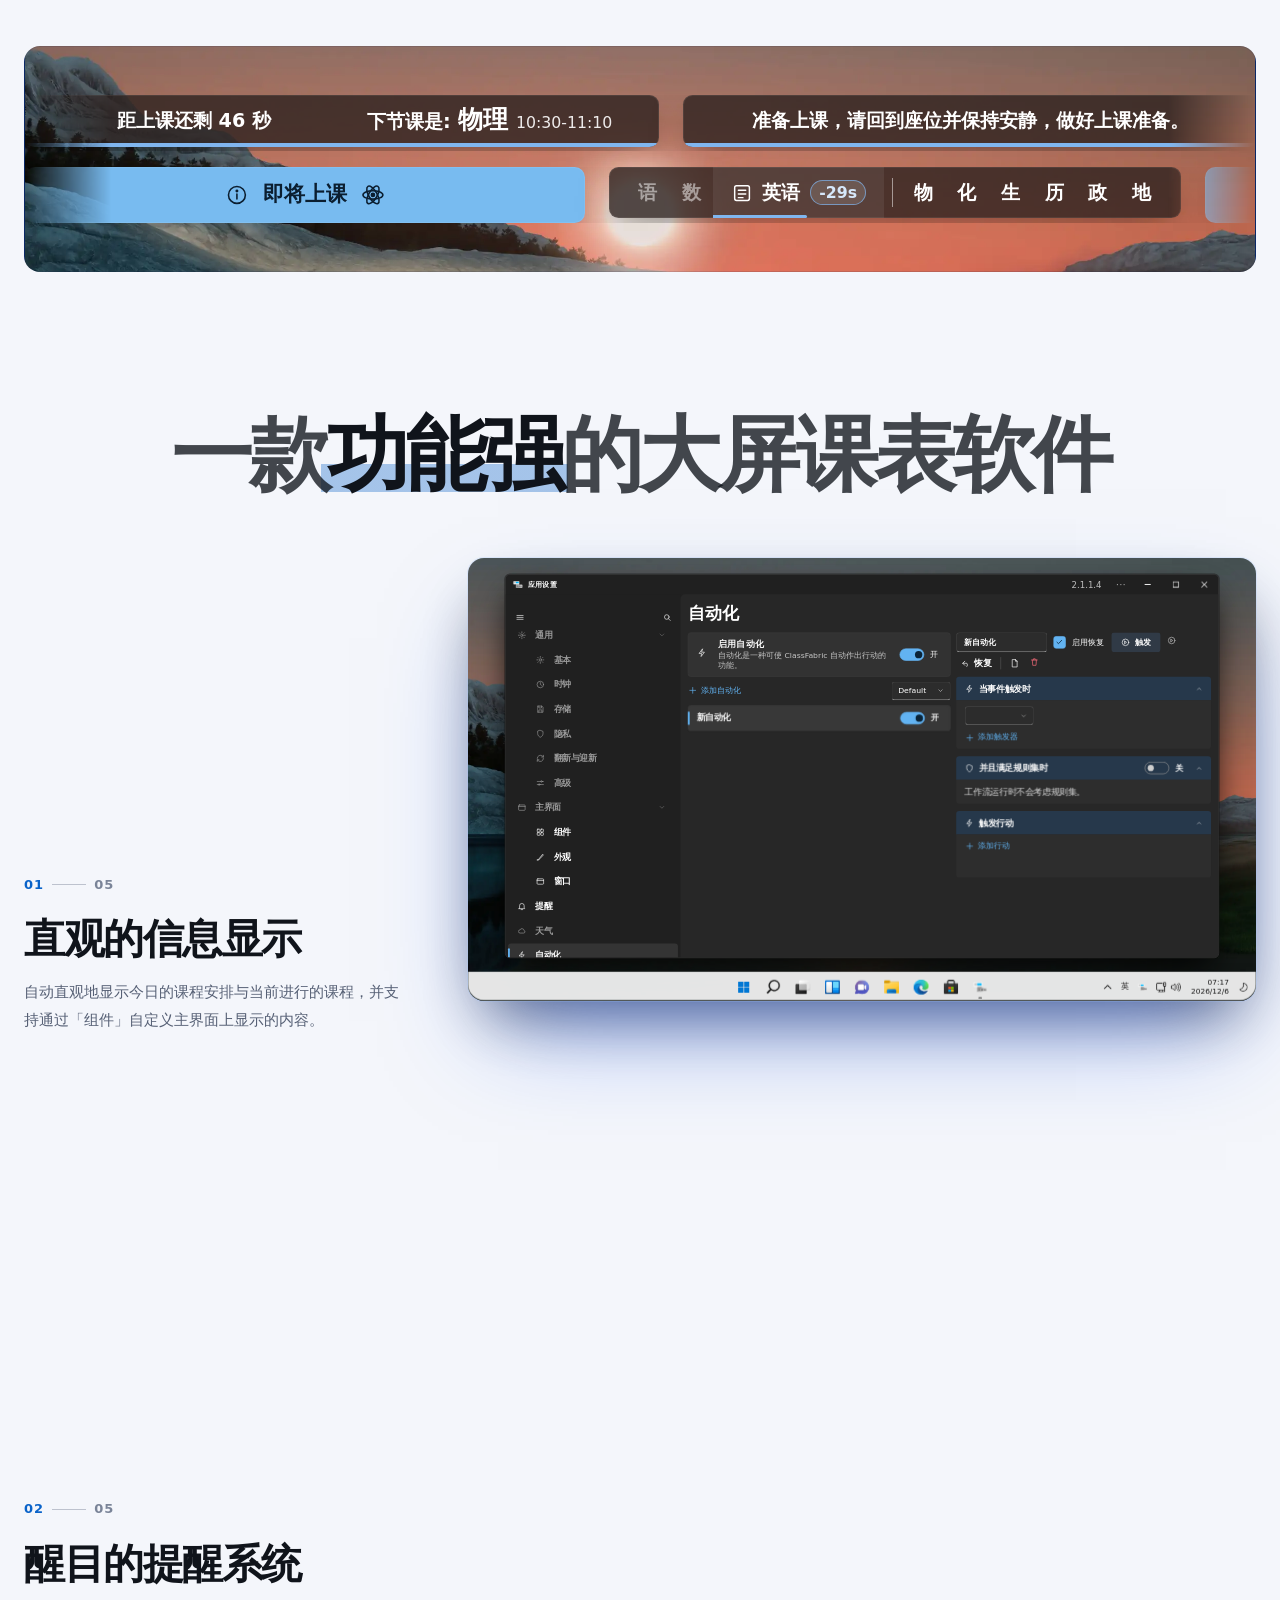
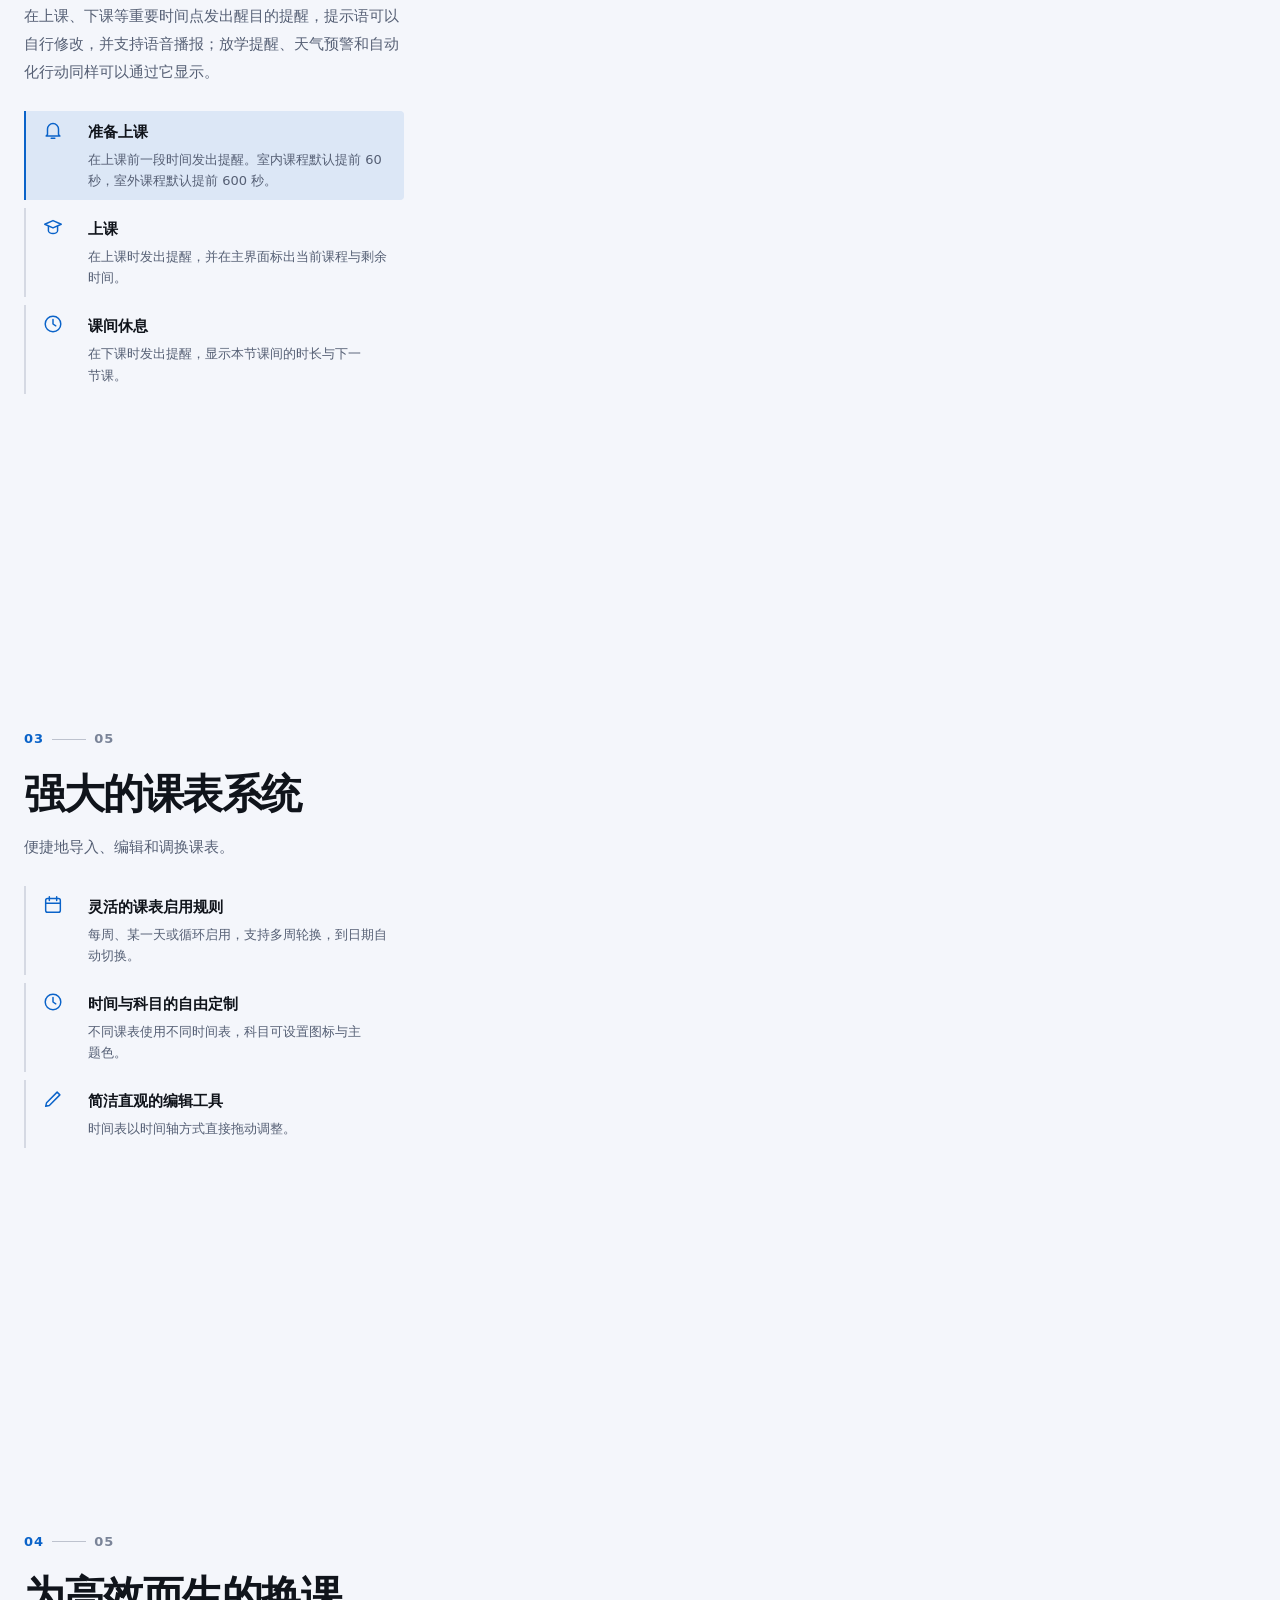
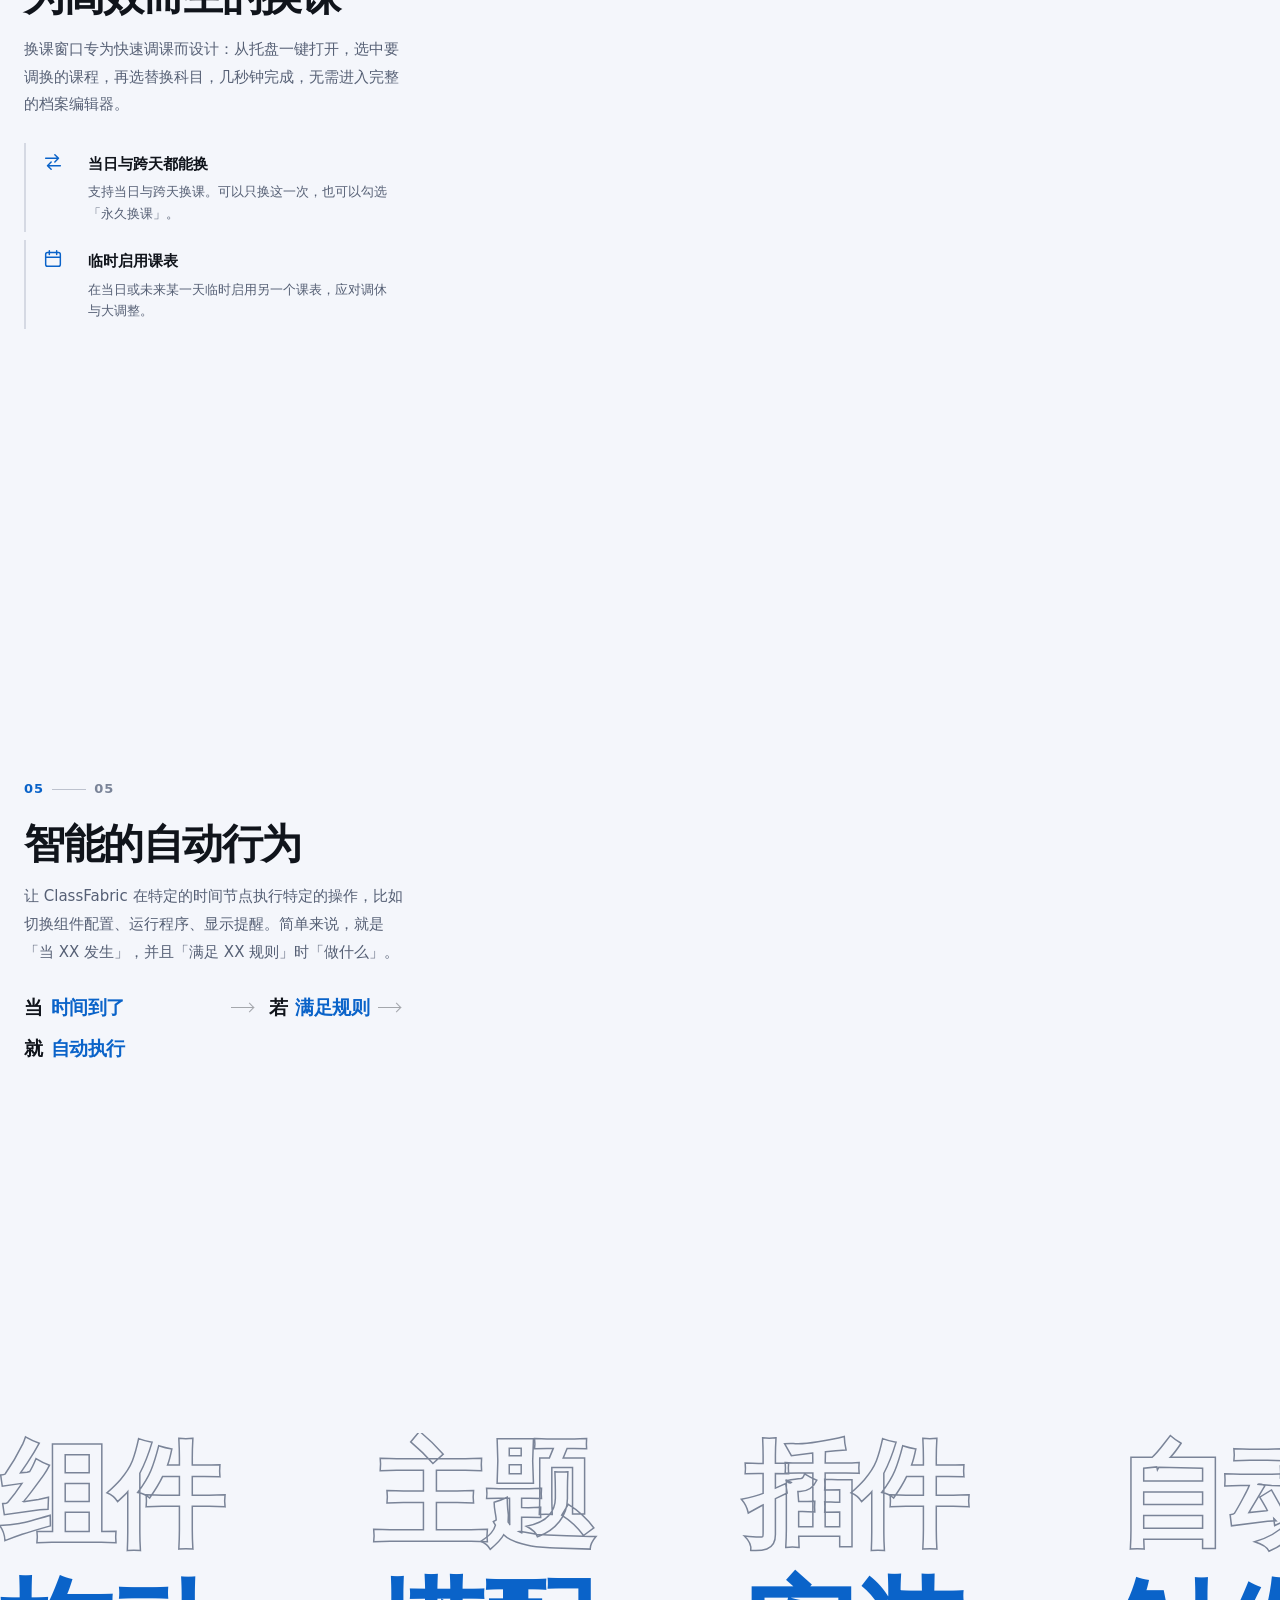
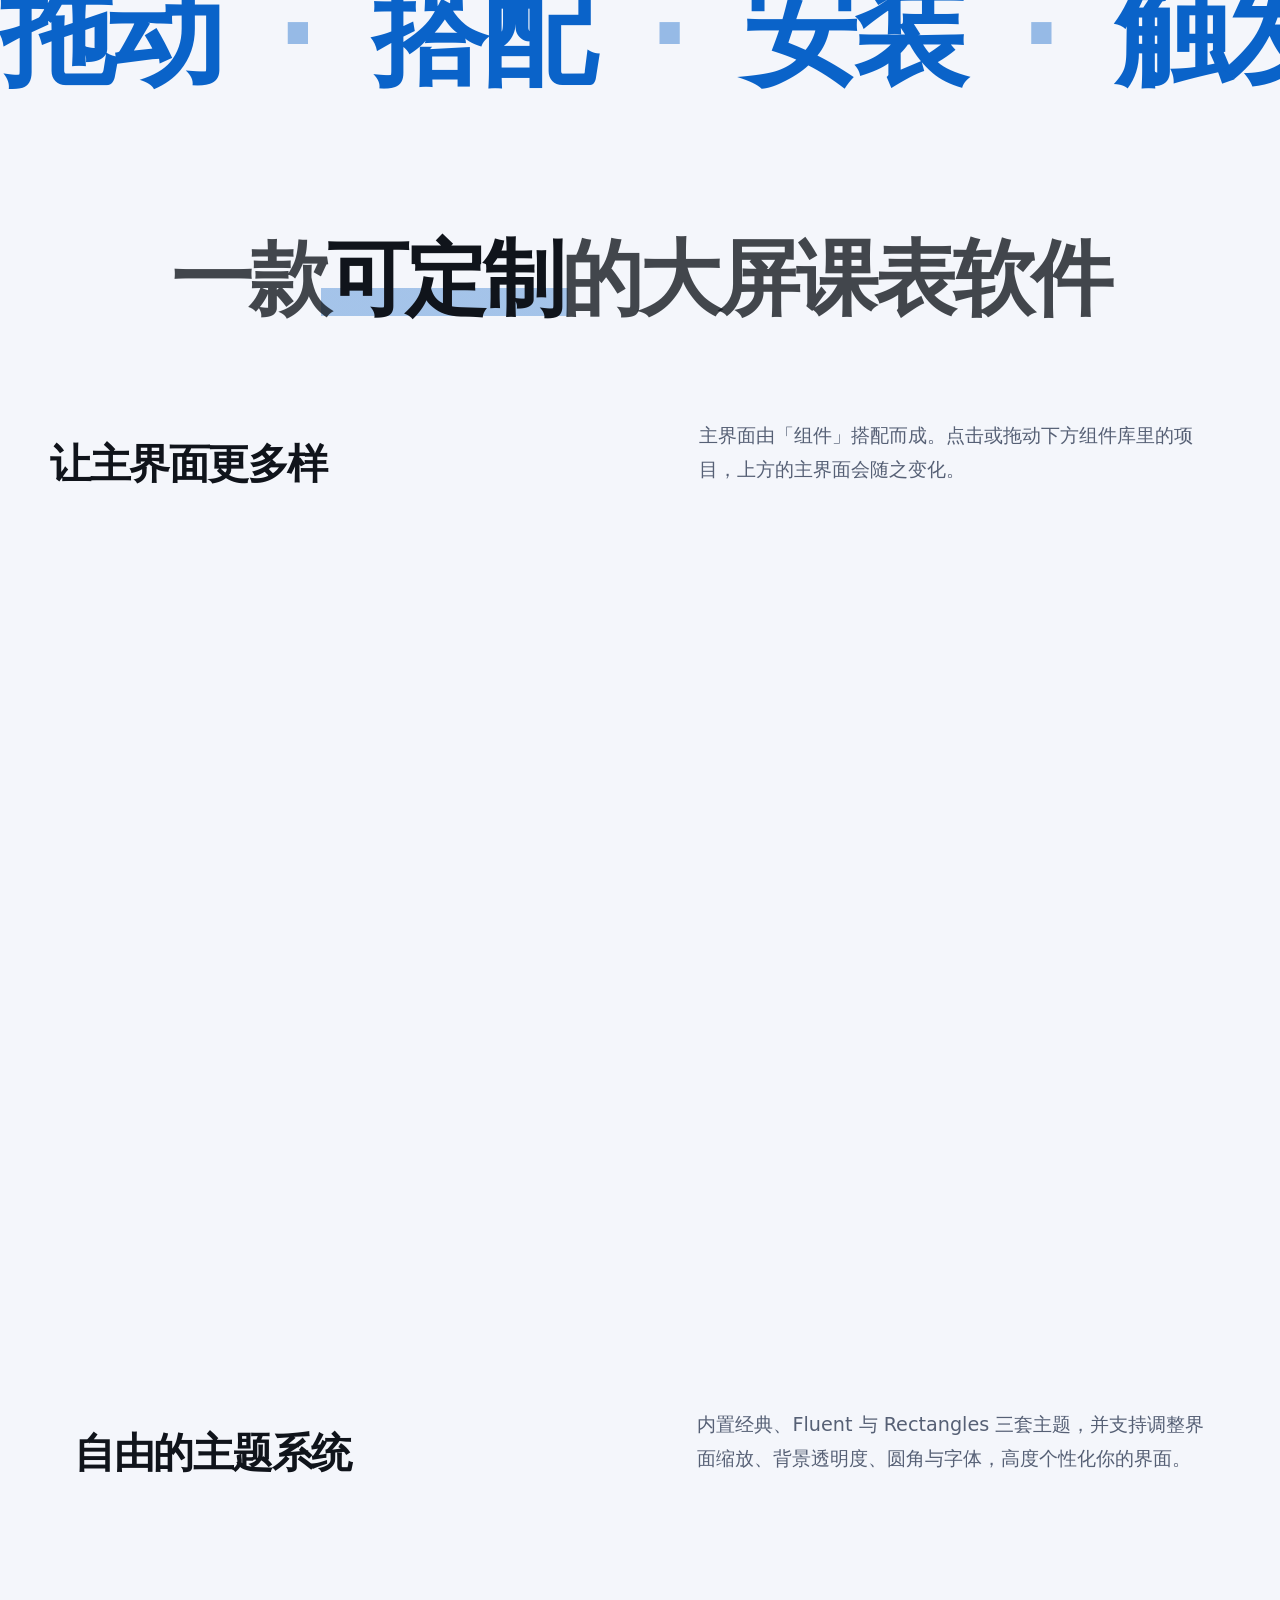
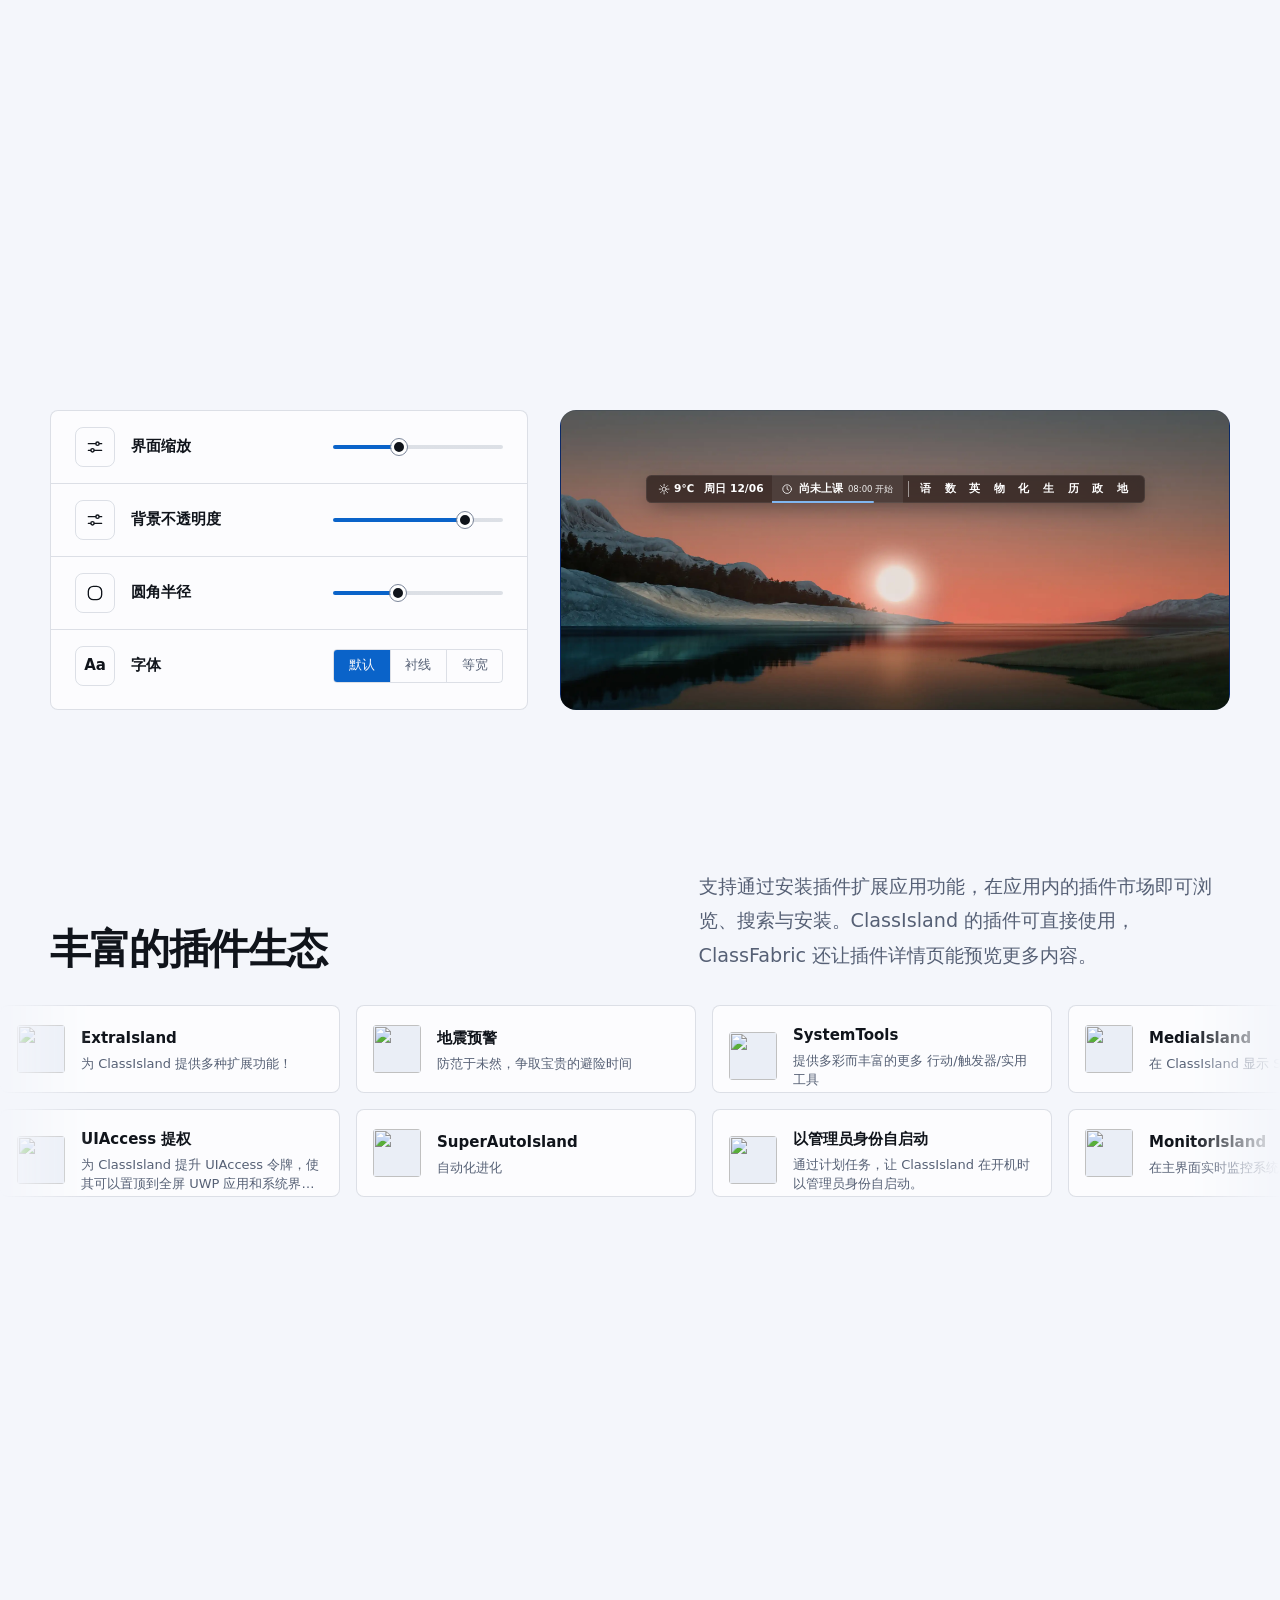
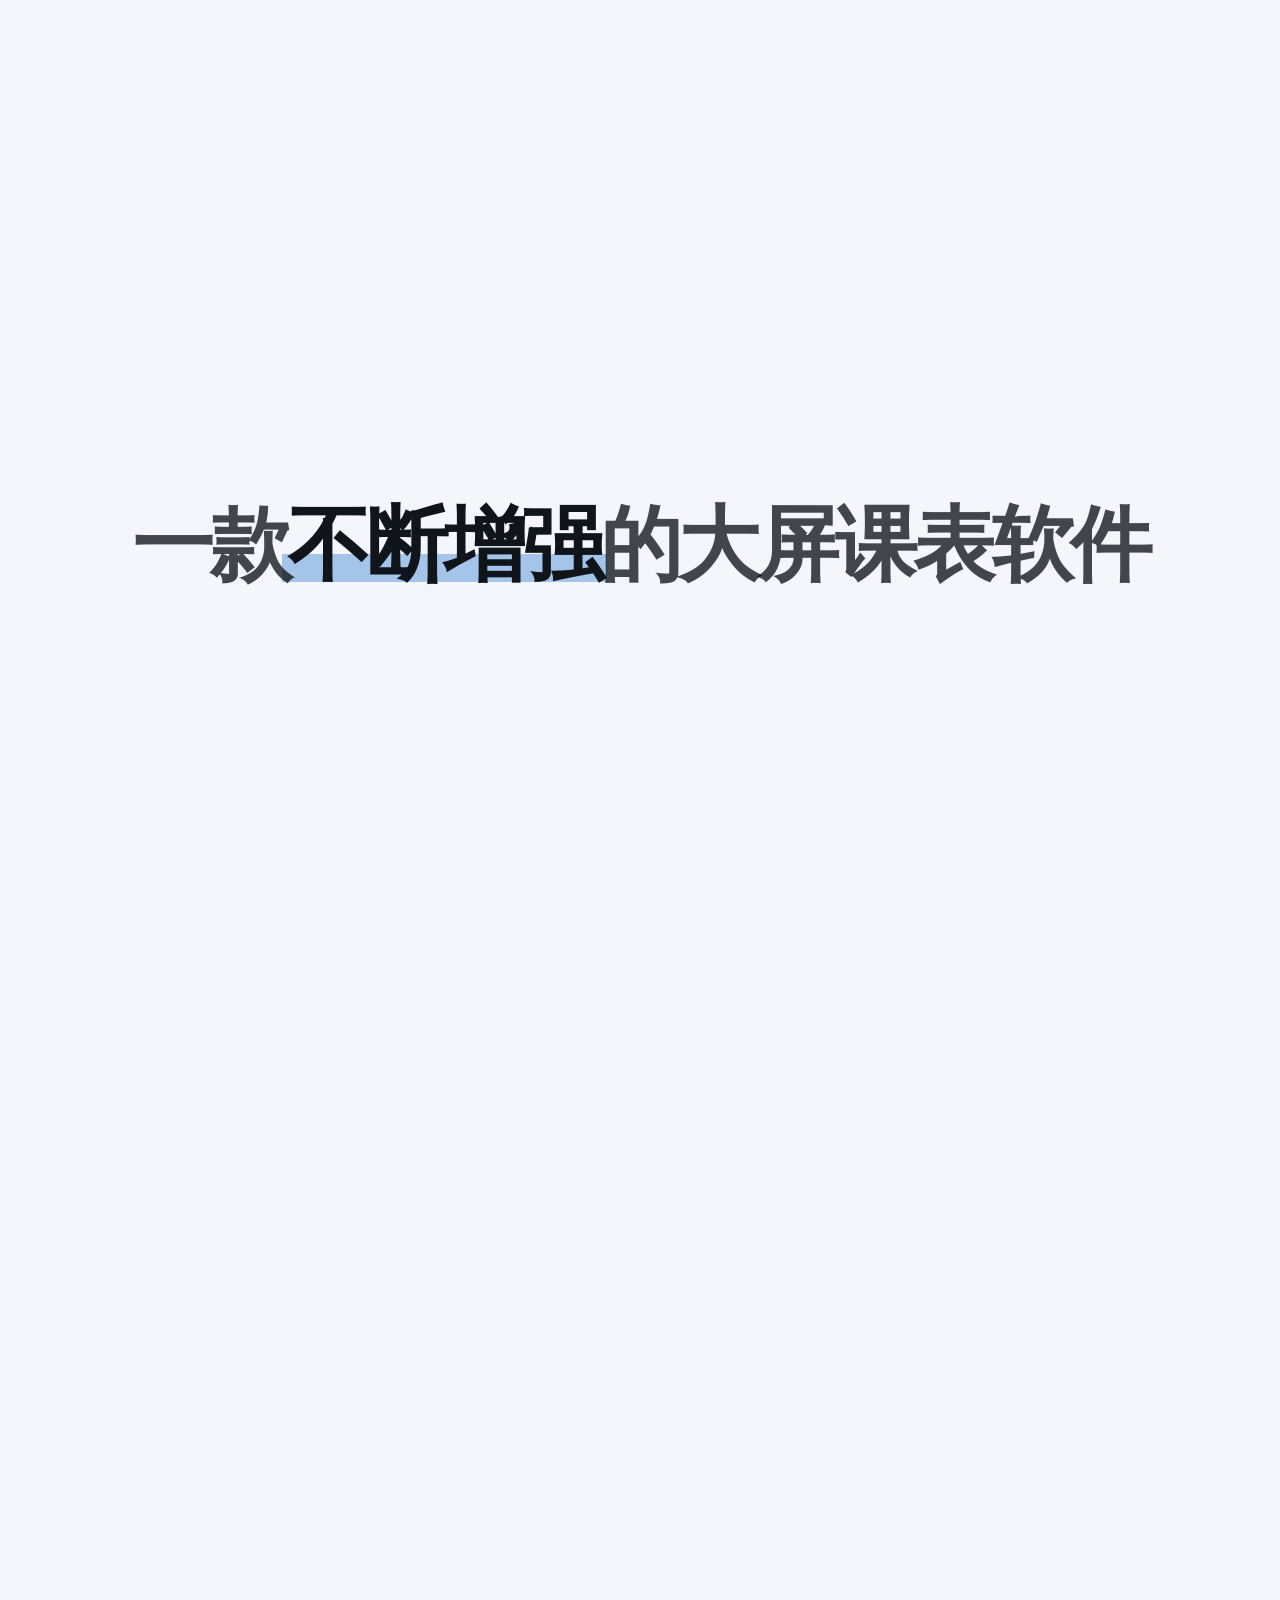
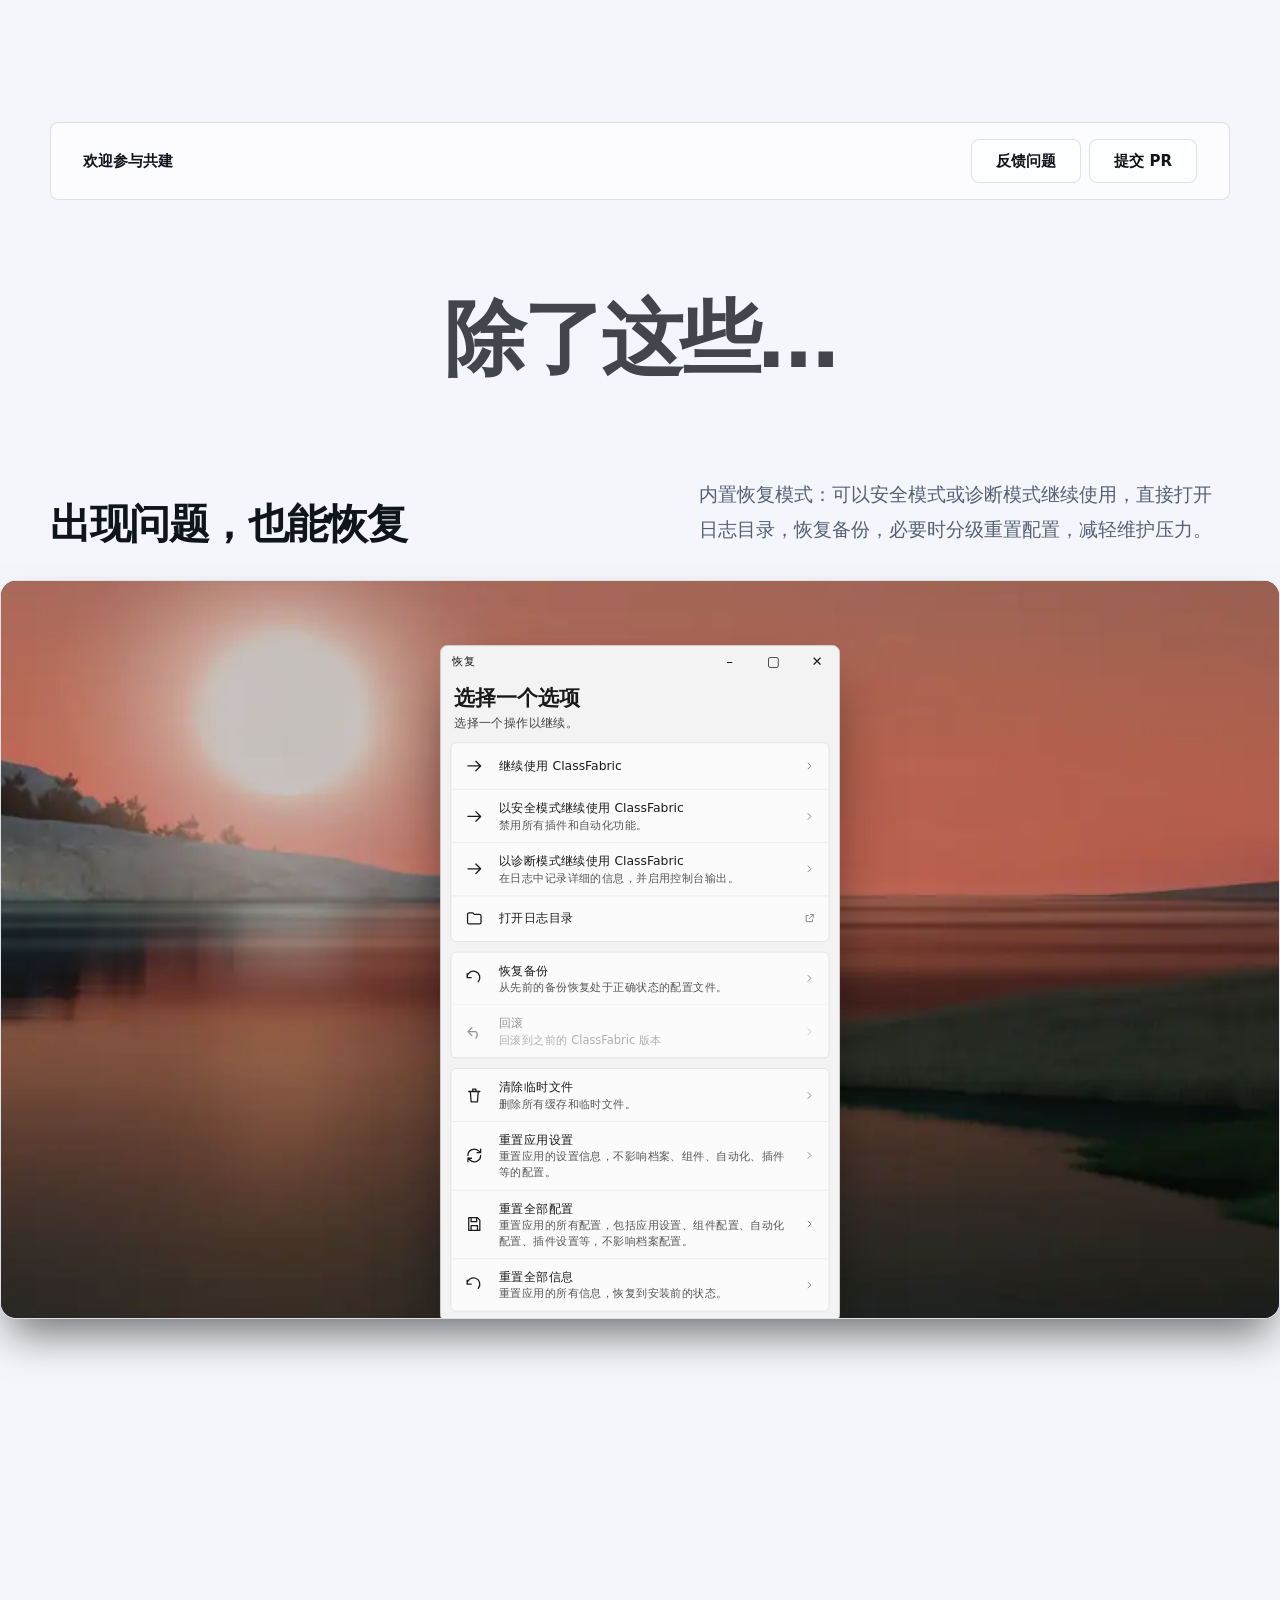
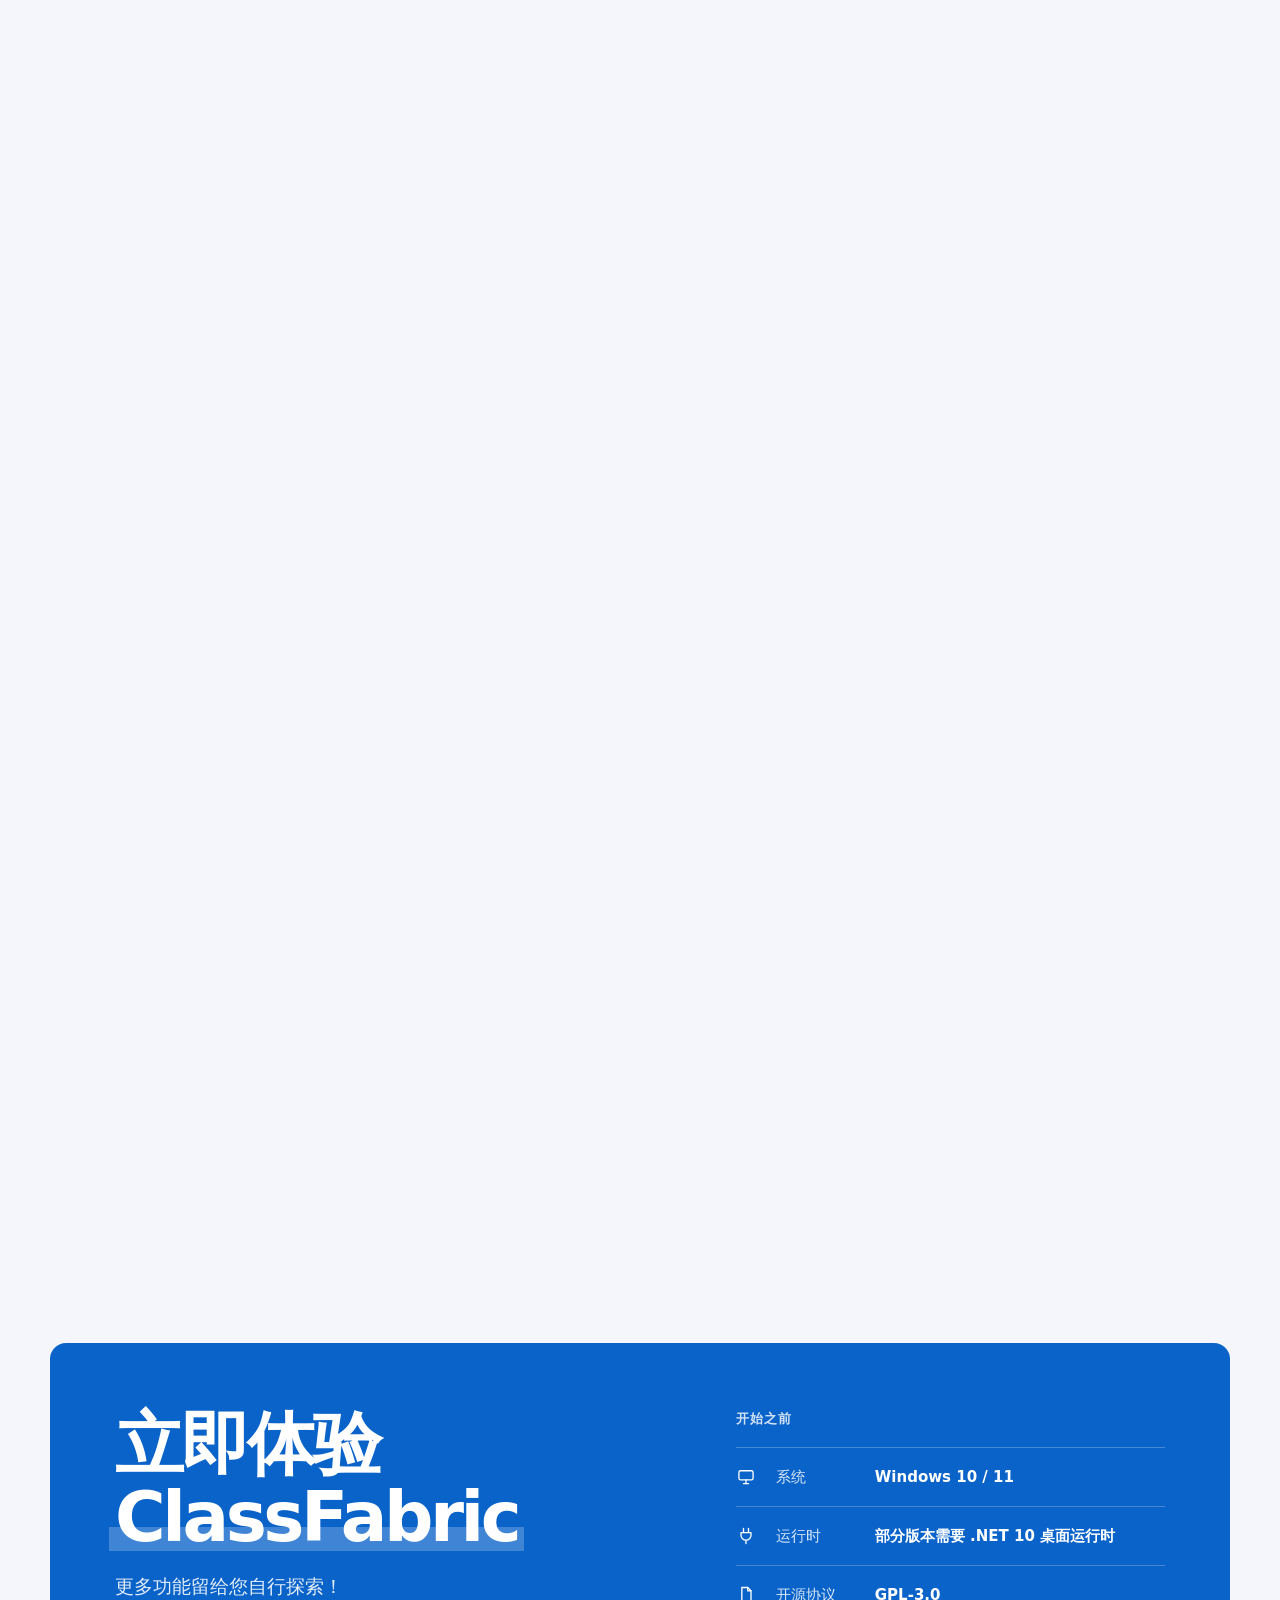
==== commit 88aeb94a: "手机宽度下设置窗口复刻按设计宽度等比缩小（修复“让主界面更多样”“插件”窗口被压窄后竖向拉伸）；404 增加 Fable/Opus/Haiku 口吻的诗 Co-Authored-By: Claude " ====
--- a/m/index.html
+++ b/m/index.html
@@ -33,16 +33,16 @@
 <meta name="color-scheme" content="dark light">
 <script>document.documentElement.classList.add("js");try{var t=localStorage.getItem("cf_theme");if(t!=="light"&&t!=="dark")t=matchMedia("(prefers-color-scheme: light)").matches?"light":"dark";document.documentElement.dataset.theme=t}catch(e){}</script>
 <script>window.cfWpS=1;window.cfWpPre=1;(function () { var W = { lake: 'd', pine: 'dt', dune: 'd', dawn: 't', ember: 'tn', bloom: 'n' }; var L = { lake: 1, pine: 1, dawn: 1, dune: 1 }; var d = document.documentElement, h = new Date().getHours(); var ph = h >= 7 && h < 17 ? 'd' : (h >= 5 && h < 7) || (h >= 17 && h < 19) ? 't' : 'n'; var last = ''; try { last = localStorage.getItem('cf_wp') || ''; } catch (e) { } var mode = Math.random() < .5 ? 'time' : 'random'; var pool = Object.keys(W).filter(function (x) { return mode === 'random' || W[x].indexOf(ph) > -1; }); var q = pool.filter(function (x) { return x !== last; }); if (!q.length) q = pool; var k = q[Math.floor(Math.random() * q.length)]; try { localStorage.setItem('cf_wp', k); } catch (e) { } var big = '/assets/img/wp/' + k + (window.cfWpS ? '' : '-l') + '.webp'; d.style.setProperty('--wp', 'url(/assets/img/wp/' + k + '.webp)'); d.style.setProperty('--wpl', 'url(' + big + ')'); d.dataset.wp = k; d.dataset.wpi = L[k] ? 'light' : 'dark'; d.dataset.wpm = mode; d.dataset.wpt = ph; window.cfWp = { key: k, mode: mode, phase: ph }; if (window.cfWpPre) { var l = document.createElement('link'); l.rel = 'preload'; l.as = 'image'; l.type = 'image/webp'; l.href = window.cfWpPre === 2 ? '/assets/img/wp/' + k + '.webp' : big; l.setAttribute('fetchpriority', 'high'); document.head.appendChild(l); } })();</script>
-<link rel="stylesheet" href="/assets/css/site.css?v=6f4659e">
-<link rel="stylesheet" href="/assets/css/tokens.css?v=6f4659e">
-<link rel="stylesheet" href="/assets/css/materials.css?v=6f4659e">
-<link rel="stylesheet" href="/assets/css/nav.css?v=6f4659e">
-<link rel="stylesheet" href="/assets/css/base.css?v=6f4659e">
-<link rel="stylesheet" href="/assets/css/m.css?v=6f4659e">
+<link rel="stylesheet" href="/assets/css/site.css?v=fb7d06c">
+<link rel="stylesheet" href="/assets/css/tokens.css?v=fb7d06c">
+<link rel="stylesheet" href="/assets/css/materials.css?v=fb7d06c">
+<link rel="stylesheet" href="/assets/css/nav.css?v=fb7d06c">
+<link rel="stylesheet" href="/assets/css/base.css?v=fb7d06c">
+<link rel="stylesheet" href="/assets/css/m.css?v=fb7d06c">
 <script type="application/ld+json">{"@context":"https://schema.org","@graph":[{"@type":"Organization","@id":"https://cf.ansoukin.top/#org","name":"ClassFabric","url":"https://cf.ansoukin.top/","logo":{"@type":"ImageObject","url":"https://cf.ansoukin.top/assets/img/icon-192.png","width":192,"height":192},"sameAs":["https://github.com/Ansoukin/ClassFabric"]},{"@type":"WebSite","@id":"https://cf.ansoukin.top/#website","url":"https://cf.ansoukin.top/","name":"ClassFabric","alternateName":["ClassFabric 官网","ClassIsland 个人修改版"],"inLanguage":"zh-CN","publisher":{"@id":"https://cf.ansoukin.top/#org"}},{"@type":"SoftwareApplication","@id":"https://cf.ansoukin.top/#app","name":"ClassFabric","alternateName":"ClassIsland 个人修改版","applicationCategory":"EducationalApplication","operatingSystem":"Windows 10, Windows 11","description":"ClassIsland 的个人修改版班级大屏课表，紧跟上游更新，原有课表、插件与主题可直接沿用。","url":"https://cf.ansoukin.top/","downloadUrl":"https://cf.ansoukin.top/download.html","installUrl":"https://cf.ansoukin.top/download.html","license":"https://www.gnu.org/licenses/gpl-3.0.html","isBasedOn":{"@type":"SoftwareApplication","name":"ClassIsland","url":"https://classisland.tech"},"image":"https://cf.ansoukin.top/assets/img/og.jpg","featureList":["课表编辑与调课","自动化行为","插件生态","主题与主界面自定义","更多天气源","多语言（实验中）"],"offers":{"@type":"Offer","price":"0","priceCurrency":"CNY"},"publisher":{"@id":"https://cf.ansoukin.top/#org"}},{"@type":"SiteNavigationElement","@id":"https://cf.ansoukin.top/#nav-0","name":"首页","description":"ClassFabric 首页：紧跟上游的 ClassIsland 班级大屏课表","url":"https://cf.ansoukin.top/"},{"@type":"SiteNavigationElement","@id":"https://cf.ansoukin.top/#nav-1","name":"下载","description":"下载 ClassFabric Windows 版","url":"https://cf.ansoukin.top/download.html"},{"@type":"SiteNavigationElement","@id":"https://cf.ansoukin.top/#nav-2","name":"关于","description":"了解 ClassFabric 与 ClassIsland 的关系、已完成与计划中的功能","url":"https://cf.ansoukin.top/about.html"},{"@type":"WebPage","@id":"https://cf.ansoukin.top/#page","url":"https://cf.ansoukin.top/","name":"ClassFabric — 紧跟上游的 ClassIsland 班级大屏课表","description":"ClassFabric 是基于 ClassIsland 的个人修改版班级大屏课表：积极同步上游特性，原有课表、自动化、插件与主题无缝沿用，并加入更多天气源、多语言等改进。","inLanguage":"zh-CN","isPartOf":{"@id":"https://cf.ansoukin.top/#website"},"primaryImageOfPage":{"@type":"ImageObject","url":"https://cf.ansoukin.top/assets/img/og.jpg","width":1200,"height":630},"about":{"@id":"https://cf.ansoukin.top/#app"}}]}</script>
 <link rel="preconnect" href="https://api.github.com" crossorigin>
-<link rel="stylesheet" href="/assets/css/bento.css?v=6f4659e">
-<link rel="stylesheet" href="/assets/css/display.css?v=6f4659e">
+<link rel="stylesheet" href="/assets/css/bento.css?v=fb7d06c">
+<link rel="stylesheet" href="/assets/css/display.css?v=fb7d06c">
 <link rel="expect" href="#top" blocking="render">
 </head>
 <body>
@@ -67,11 +67,11 @@
 <section class="sec" id="faqs"><div class="wrap"><h2 class="claim rv">常见问题</h2><div class="faq faqhome rv"><div class="acc" data-acc><div class="acc-i"><h3><button type="button" id="fqb0" aria-expanded="false" aria-controls="fqp0"><span>原来的课表、插件和主题还能用吗？</span><svg viewBox="0 0 24 24" aria-hidden="true"><path d="M6 9l6 6 6-6"/></svg></button></h3><div class="acc-p" id="fqp0" role="region" aria-labelledby="fqb0"><div><p>可以。ClassFabric 的底层代码与上游保持一致，安装后原有的课表、自动化、插件与主题可直接沿用。</p></div></div></div><div class="acc-i"><h3><button type="button" id="fqb1" aria-expanded="false" aria-controls="fqp1"><span>支持 Linux 和 macOS 吗？</span><svg viewBox="0 0 24 24" aria-hidden="true"><path d="M6 9l6 6 6-6"/></svg></button></h3><div class="acc-p" id="fqp1" role="region" aria-labelledby="fqb1"><div><p>目前仅提供 Windows 版本。代码中保留了相关支持，但我们暂无测试环境与精力维护，因此暂不提供官方构建。</p></div></div></div><div class="acc-i"><h3><button type="button" id="fqb2" aria-expanded="false" aria-controls="fqp2"><span>有交流群吗？</span><svg viewBox="0 0 24 24" aria-hidden="true"><path d="M6 9l6 6 6-6"/></svg></button></h3><div class="acc-p" id="fqp2" role="region" aria-labelledby="fqb2"><div><p>暂时没有。ClassIsland 现有的 QQ 频道与群属于上游项目，ClassFabric 的问题请直接在 GitHub 提交 Issue。</p></div></div></div><div class="acc-i"><h3><button type="button" id="fqb3" aria-expanded="false" aria-controls="fqp3"><span>软件出现问题怎么办？</span><svg viewBox="0 0 24 24" aria-hidden="true"><path d="M6 9l6 6 6-6"/></svg></button></h3><div class="acc-p" id="fqp3" role="region" aria-labelledby="fqb3"><div><p>可以先尝试内置的恢复模式：以安全模式启动、查看日志、恢复备份，必要时重置配置。仍无法解决，请在 GitHub 提交 Issue 并附上诊断信息。</p></div></div></div><div class="acc-i"><h3><button type="button" id="fqb4" aria-expanded="false" aria-controls="fqp4"><span>和 ClassIsland 是什么关系？</span><svg viewBox="0 0 24 24" aria-hidden="true"><path d="M6 9l6 6 6-6"/></svg></button></h3><div class="acc-p" id="fqp4" role="region" aria-labelledby="fqb4"><div><p>ClassFabric 建立在 ClassIsland 之上，并持续同步上游，没有上游就没有它。可以把它看作一个「更早体验新功能，并带有额外改进」的选择。</p></div></div></div><div class="acc-i"><h3><button type="button" id="fqb5" aria-expanded="false" aria-controls="fqp5"><span>开源协议是什么？</span><svg viewBox="0 0 24 24" aria-hidden="true"><path d="M6 9l6 6 6-6"/></svg></button></h3><div class="acc-p" id="fqp5" role="region" aria-labelledby="fqb5"><div><p>GPL-3.0，与上游一致。ClassIsland 的版权归 HelloWRC，ClassFabric 的改动版权归各自贡献者。</p></div></div></div></div></div></div></section>
 <section class="final3"><div class="wrap"><h2 class="rv">立即体验<br><span class="g">ClassFabric</span></h2><p class="rv d1">更多功能留给您自行探索！</p><div class="cta rv d2"><a class="btn blue" href="/download.html"><svg viewBox="0 0 24 24" aria-hidden="true"><path d="M12 4v11m0 0l-4.5-4.5M12 15l4.5-4.5M5 20h14"/></svg>立即下载</a><a class="btn glass" href="/about.html">了解更多</a></div></div></section>
 </main>
-<footer class="foot"><div class="wrap"><div class="cols"><div><a class="brand" href="/"><img src="/assets/img/icon-64.png" width="26" height="26" alt="">ClassFabric</a><p class="about">ClassIsland 的个人修改版班级大屏课表。紧跟上游，并加入来自社区与我们的改进。</p></div><div><h2 class="fh">产品</h2><ul><li><a href="/download.html">下载</a></li><li><a href="https://github.com/Ansoukin/ClassFabric/releases" rel="noopener">版本发布</a></li><li><a href="/about.html#planned">计划中的功能</a></li></ul></div><div><h2 class="fh">项目</h2><ul><li><a href="https://github.com/Ansoukin/ClassFabric" rel="noopener">GitHub 仓库</a></li><li><a href="https://github.com/Ansoukin/ClassFabric/issues" rel="noopener">反馈问题</a></li><li><a href="/about.html#join">参与贡献</a></li></ul></div><div><h2 class="fh">了解更多</h2><ul><li><a href="/about.html">关于 ClassFabric</a></li><li><a href="/about.html#faq">常见问题</a></li><li><a href="https://classisland.tech" rel="noopener">ClassIsland 官网</a></li></ul></div></div><div class="legal">© 2026 ClassFabric　基于 HelloWRC 的 ClassIsland（© 2023–2026 HelloWRC）二次开发，以 GPL-3.0 协议开源。<br>ClassFabric 是个人修改版，并非 ClassIsland 官方项目；ClassIsland 的名称与原有功能归其原作者所有。</div><p class="pcl"><a href="/?view=pc">查看电脑版网页</a></p><div class="bld" title="V1.0.8 发布于 2026-11-16"><span class="dot"></span><span>站点版本 v1.0.8</span><i></i><span>Build 20261116</span><i></i><code>6f4659e</code></div></div><div class="foot-mark" aria-hidden="true">ClassFabric</div></footer>
-<script src="/assets/js/site.js?v=6f4659e" defer></script>
-<script src="/assets/js/m.js?v=6f4659e" defer></script>
-<script src="/assets/js/dl.js?v=6f4659e" defer></script>
-<script src="/assets/js/fx.js?v=6f4659e" defer></script>
-<script src="/assets/js/bento.js?v=6f4659e" defer></script>
+<footer class="foot"><div class="wrap"><div class="cols"><div><a class="brand" href="/"><img src="/assets/img/icon-64.png" width="26" height="26" alt="">ClassFabric</a><p class="about">ClassIsland 的个人修改版班级大屏课表。紧跟上游，并加入来自社区与我们的改进。</p></div><div><h2 class="fh">产品</h2><ul><li><a href="/download.html">下载</a></li><li><a href="https://github.com/Ansoukin/ClassFabric/releases" rel="noopener">版本发布</a></li><li><a href="/about.html#planned">计划中的功能</a></li></ul></div><div><h2 class="fh">项目</h2><ul><li><a href="https://github.com/Ansoukin/ClassFabric" rel="noopener">GitHub 仓库</a></li><li><a href="https://github.com/Ansoukin/ClassFabric/issues" rel="noopener">反馈问题</a></li><li><a href="/about.html#join">参与贡献</a></li></ul></div><div><h2 class="fh">了解更多</h2><ul><li><a href="/about.html">关于 ClassFabric</a></li><li><a href="/about.html#faq">常见问题</a></li><li><a href="https://classisland.tech" rel="noopener">ClassIsland 官网</a></li></ul></div></div><div class="legal">© 2026 ClassFabric　基于 HelloWRC 的 ClassIsland（© 2023–2026 HelloWRC）二次开发，以 GPL-3.0 协议开源。<br>ClassFabric 是个人修改版，并非 ClassIsland 官方项目；ClassIsland 的名称与原有功能归其原作者所有。</div><p class="pcl"><a href="/?view=pc">查看电脑版网页</a></p><div class="bld" title="V1.0.8 发布于 2026-11-16"><span class="dot"></span><span>站点版本 v1.0.8</span><i></i><span>Build 20261116</span><i></i><code>fb7d06c</code></div></div><div class="foot-mark" aria-hidden="true">ClassFabric</div></footer>
+<script src="/assets/js/site.js?v=fb7d06c" defer></script>
+<script src="/assets/js/m.js?v=fb7d06c" defer></script>
+<script src="/assets/js/dl.js?v=fb7d06c" defer></script>
+<script src="/assets/js/fx.js?v=fb7d06c" defer></script>
+<script src="/assets/js/bento.js?v=fb7d06c" defer></script>
 </body>
 </html>
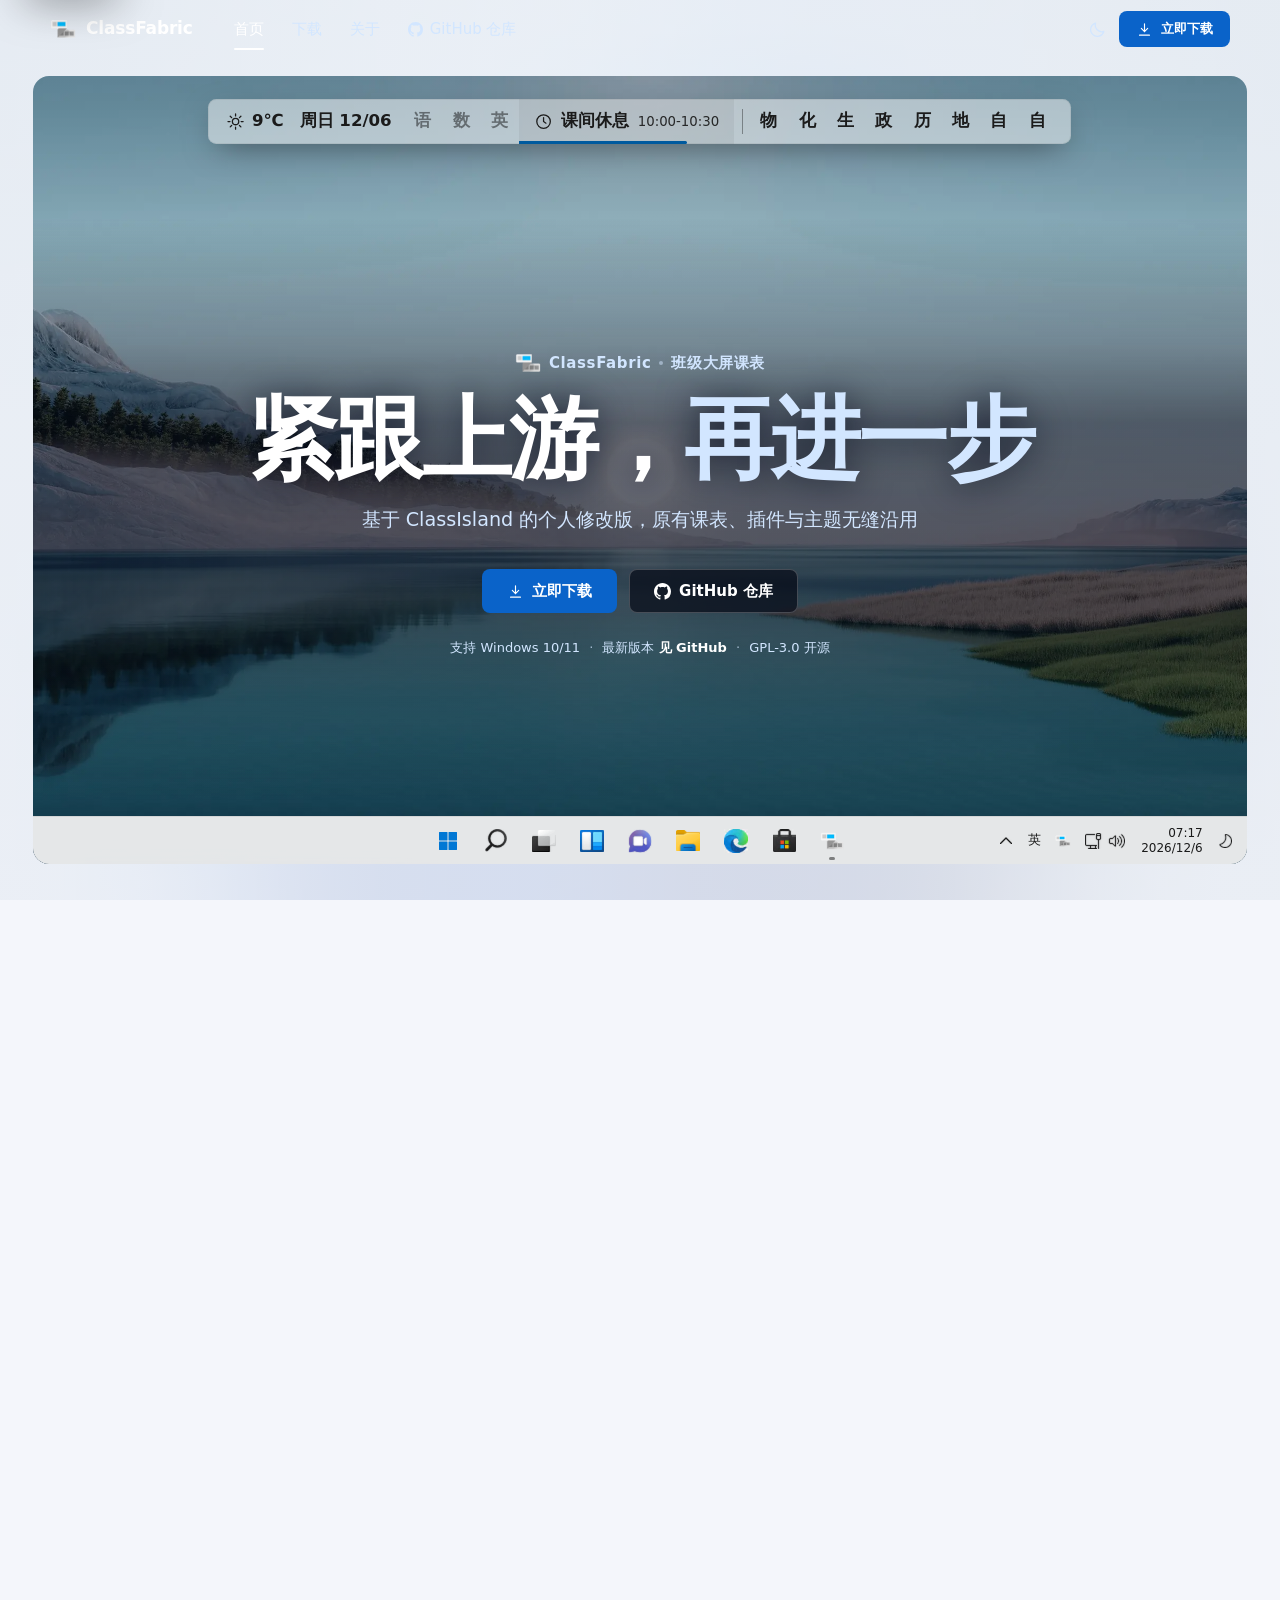
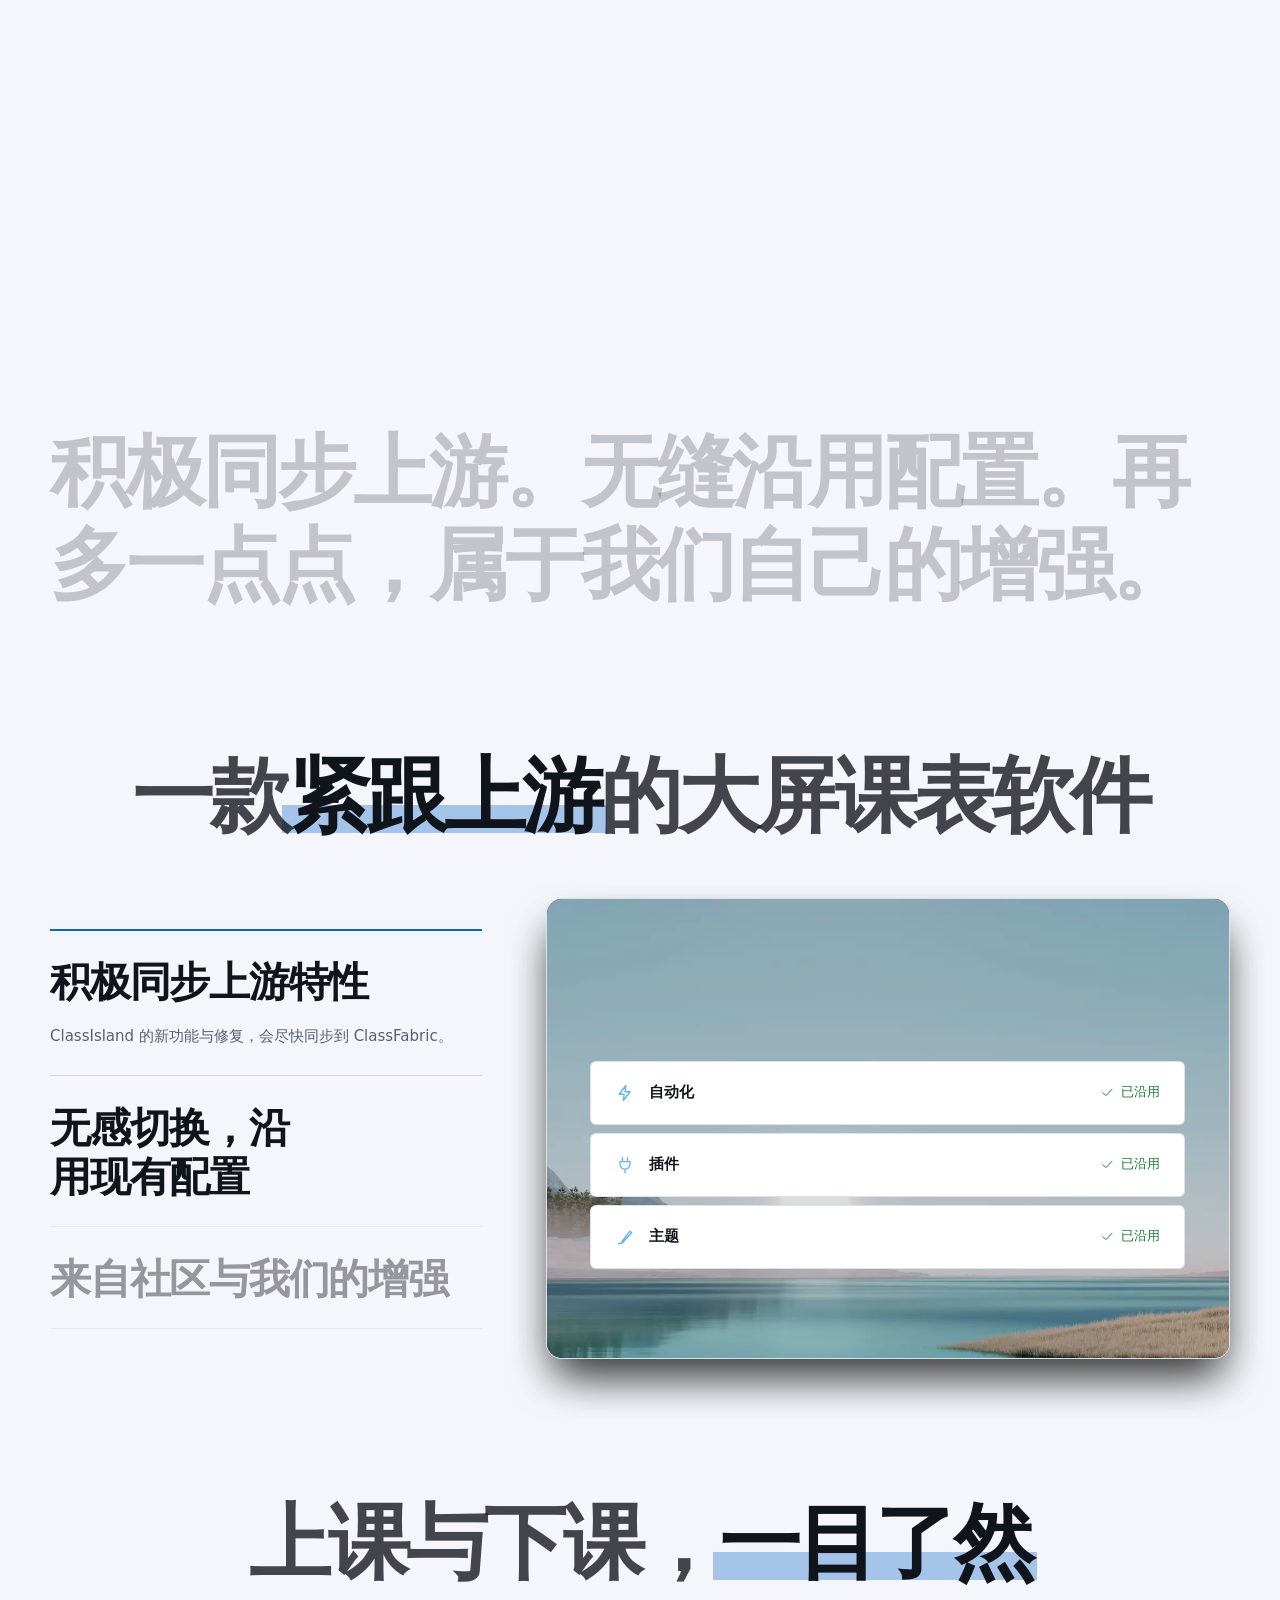
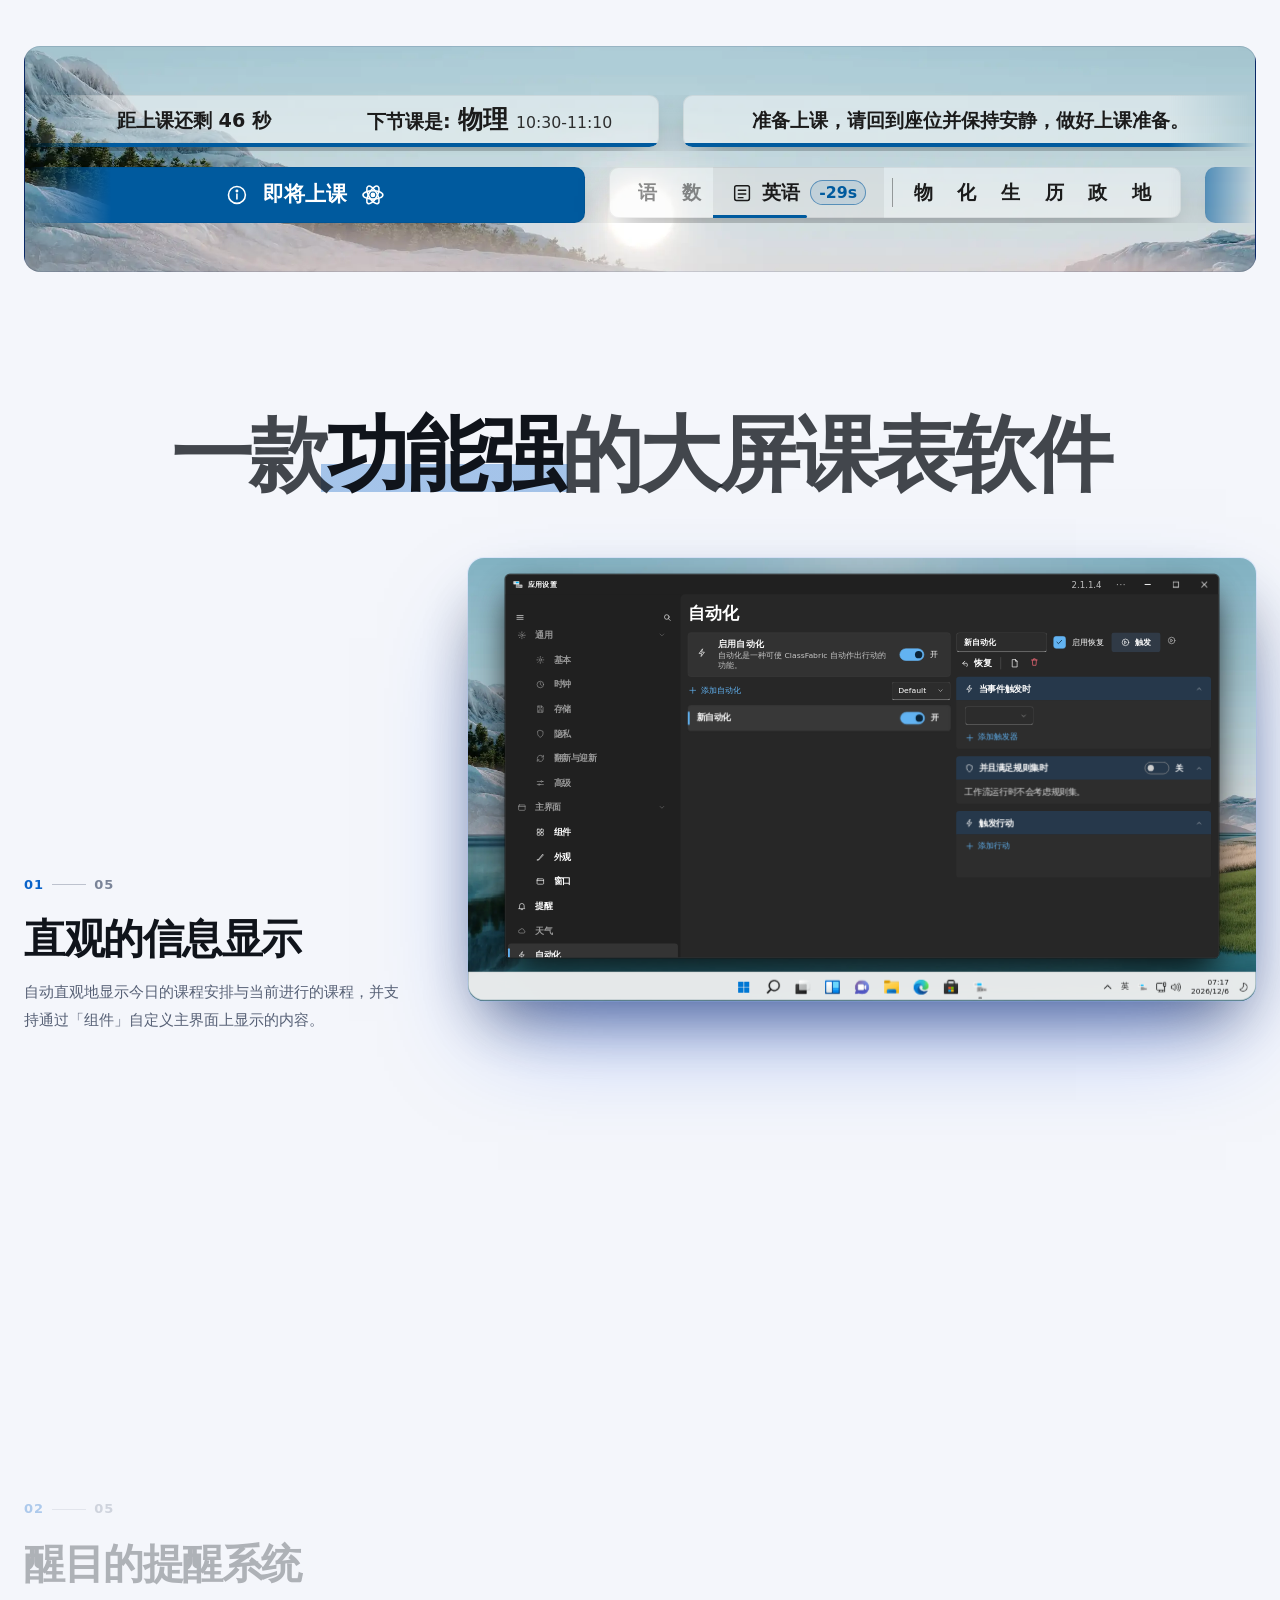
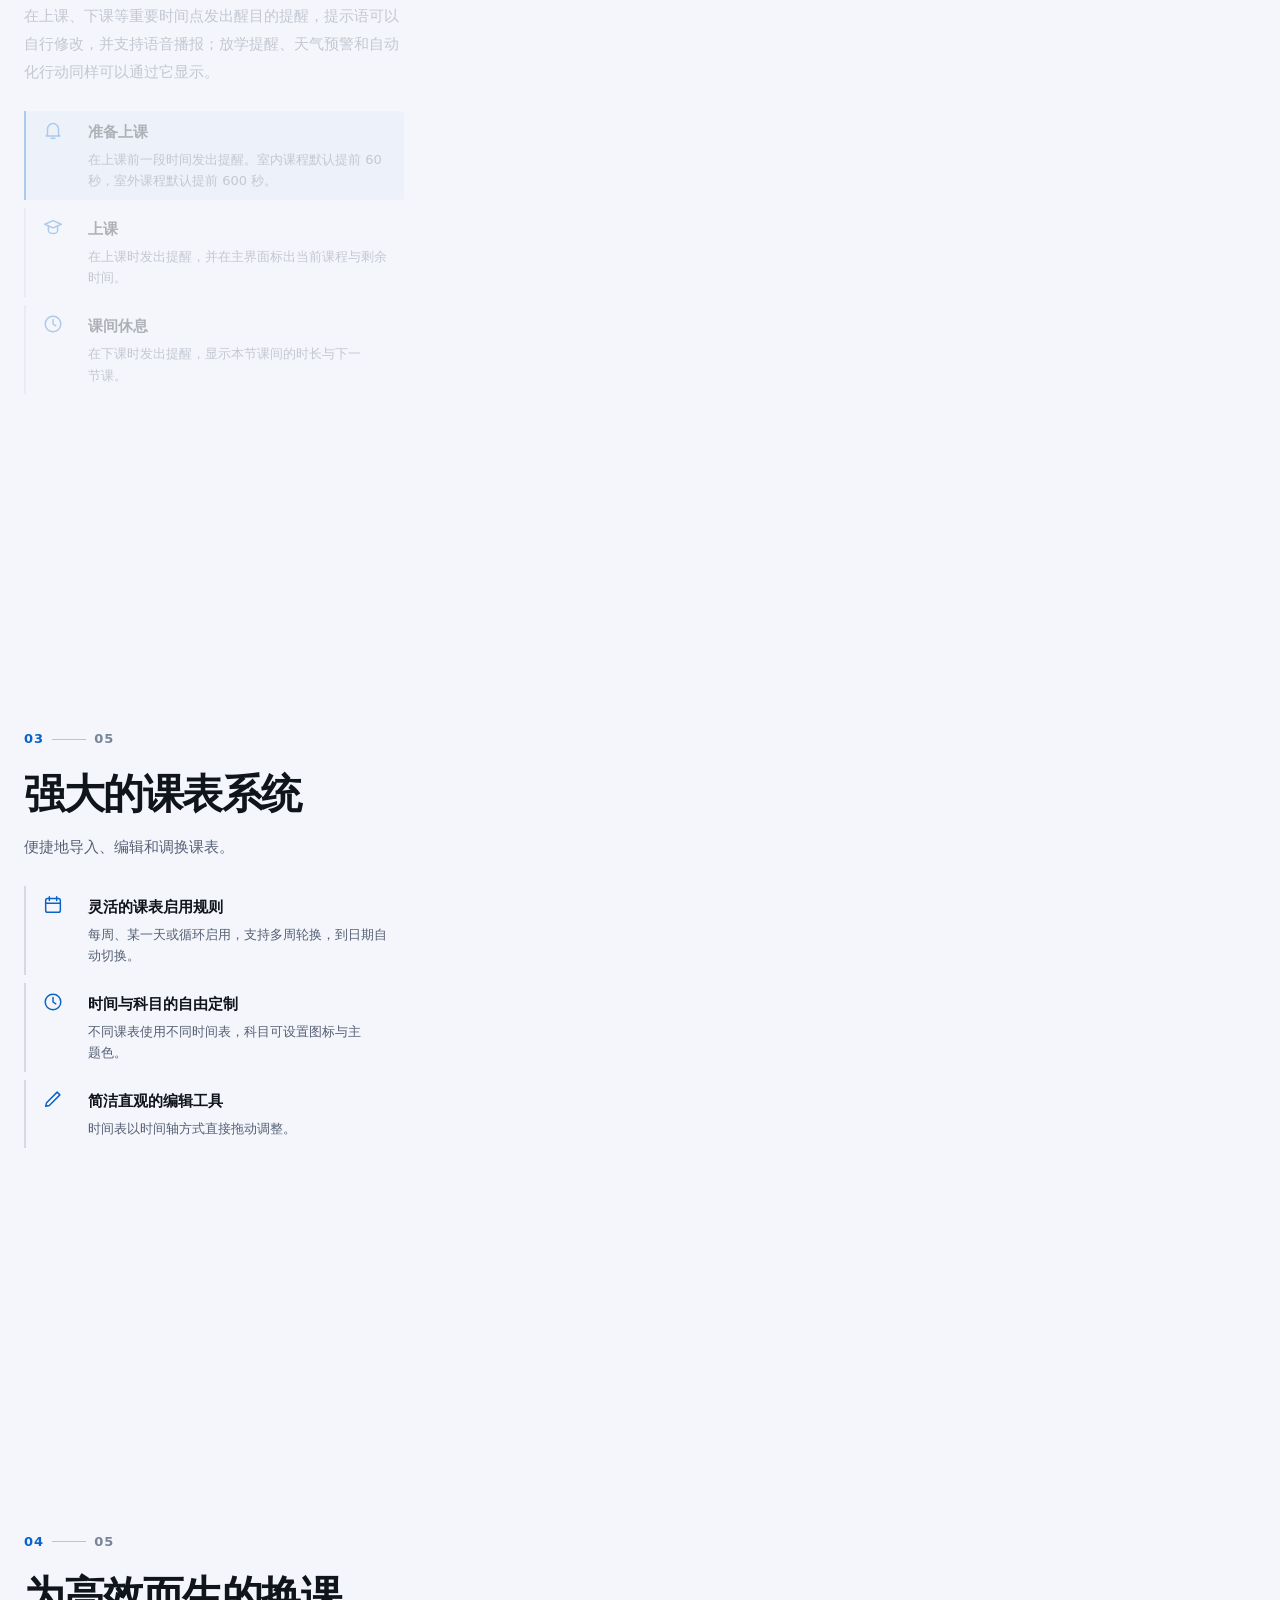
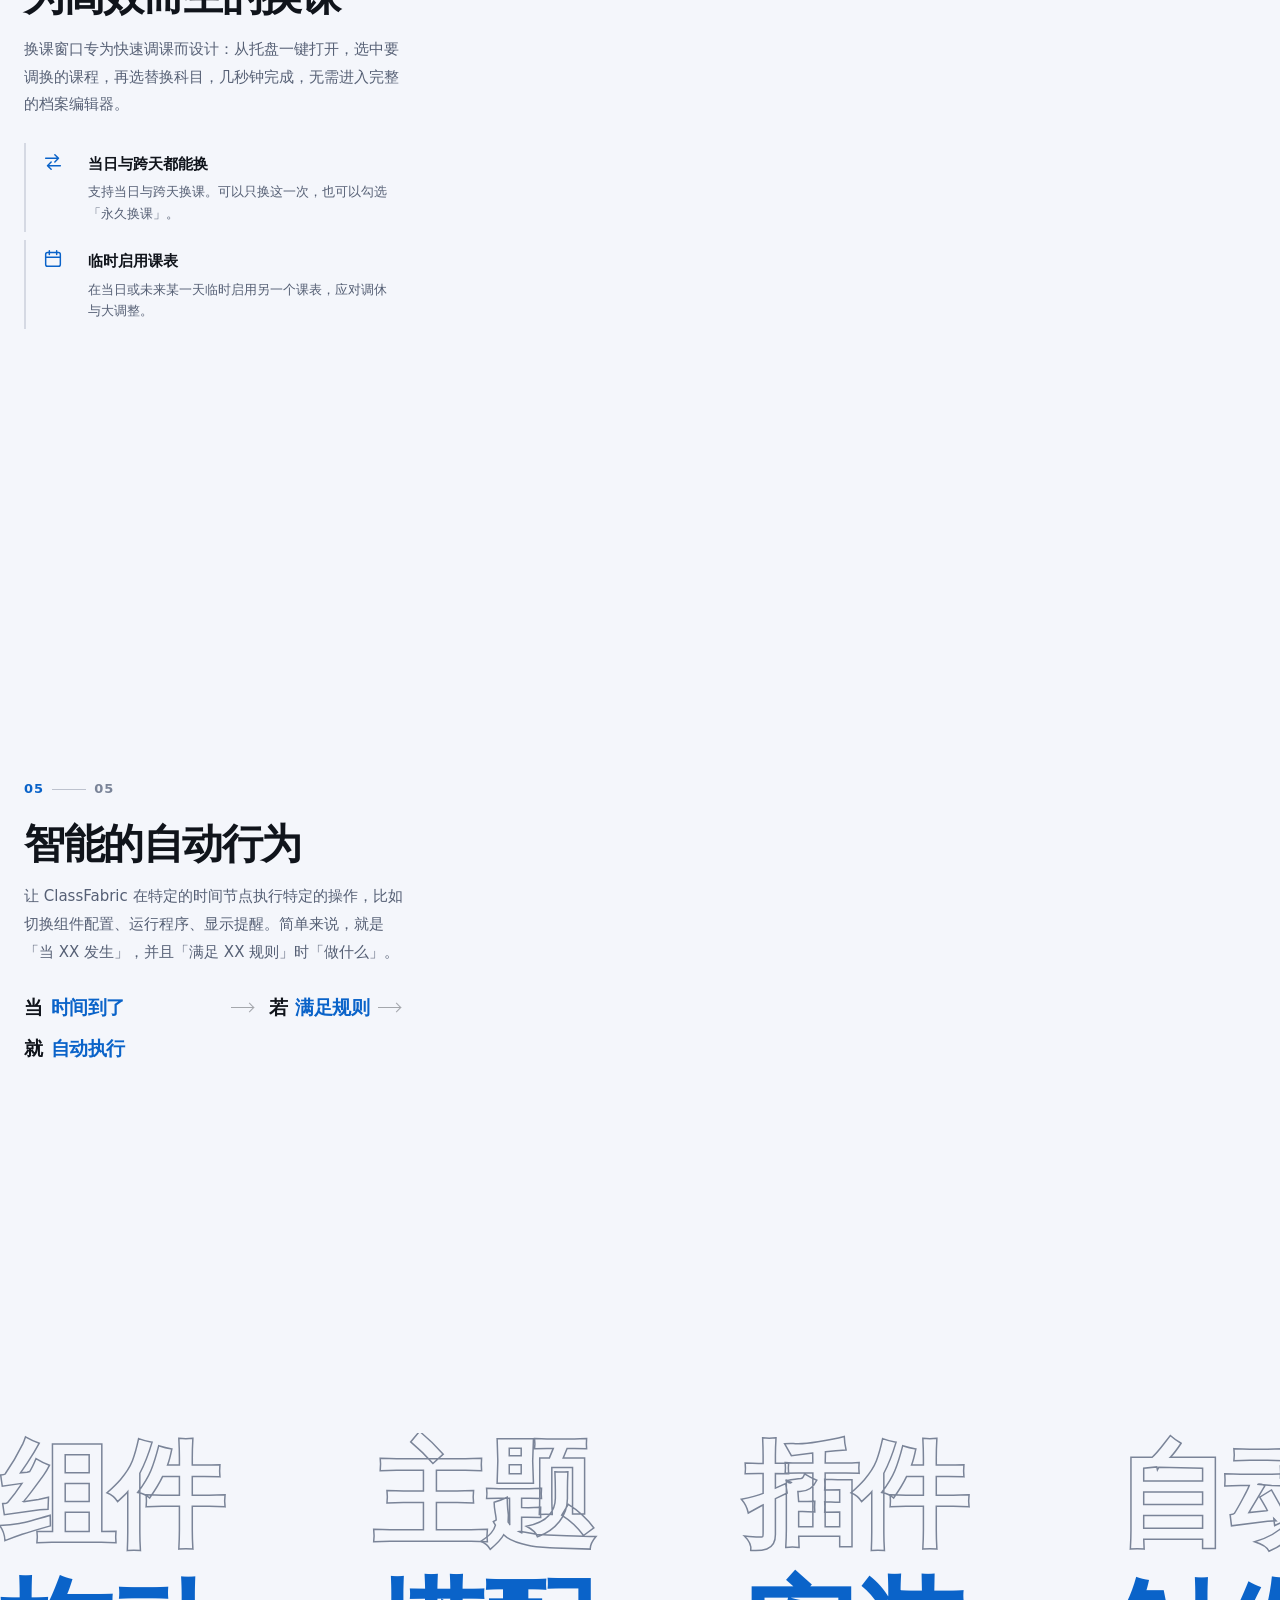
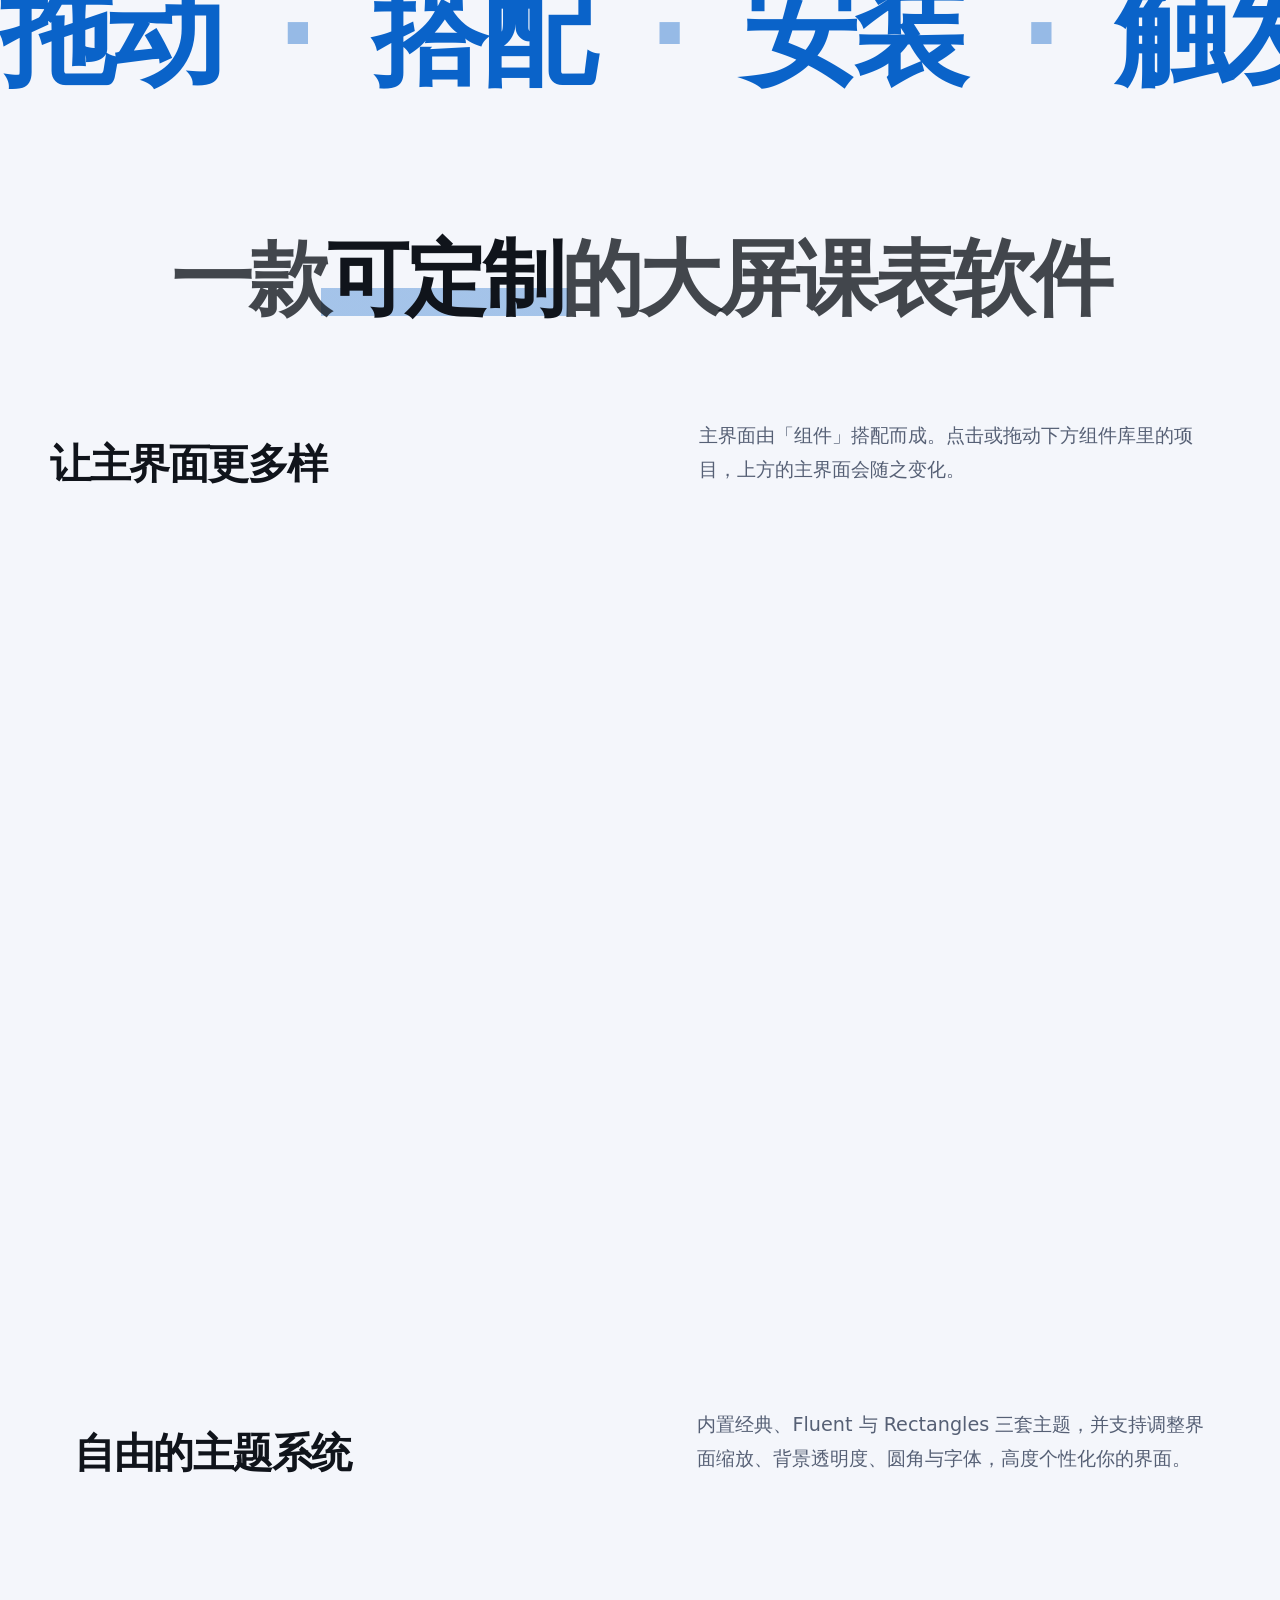
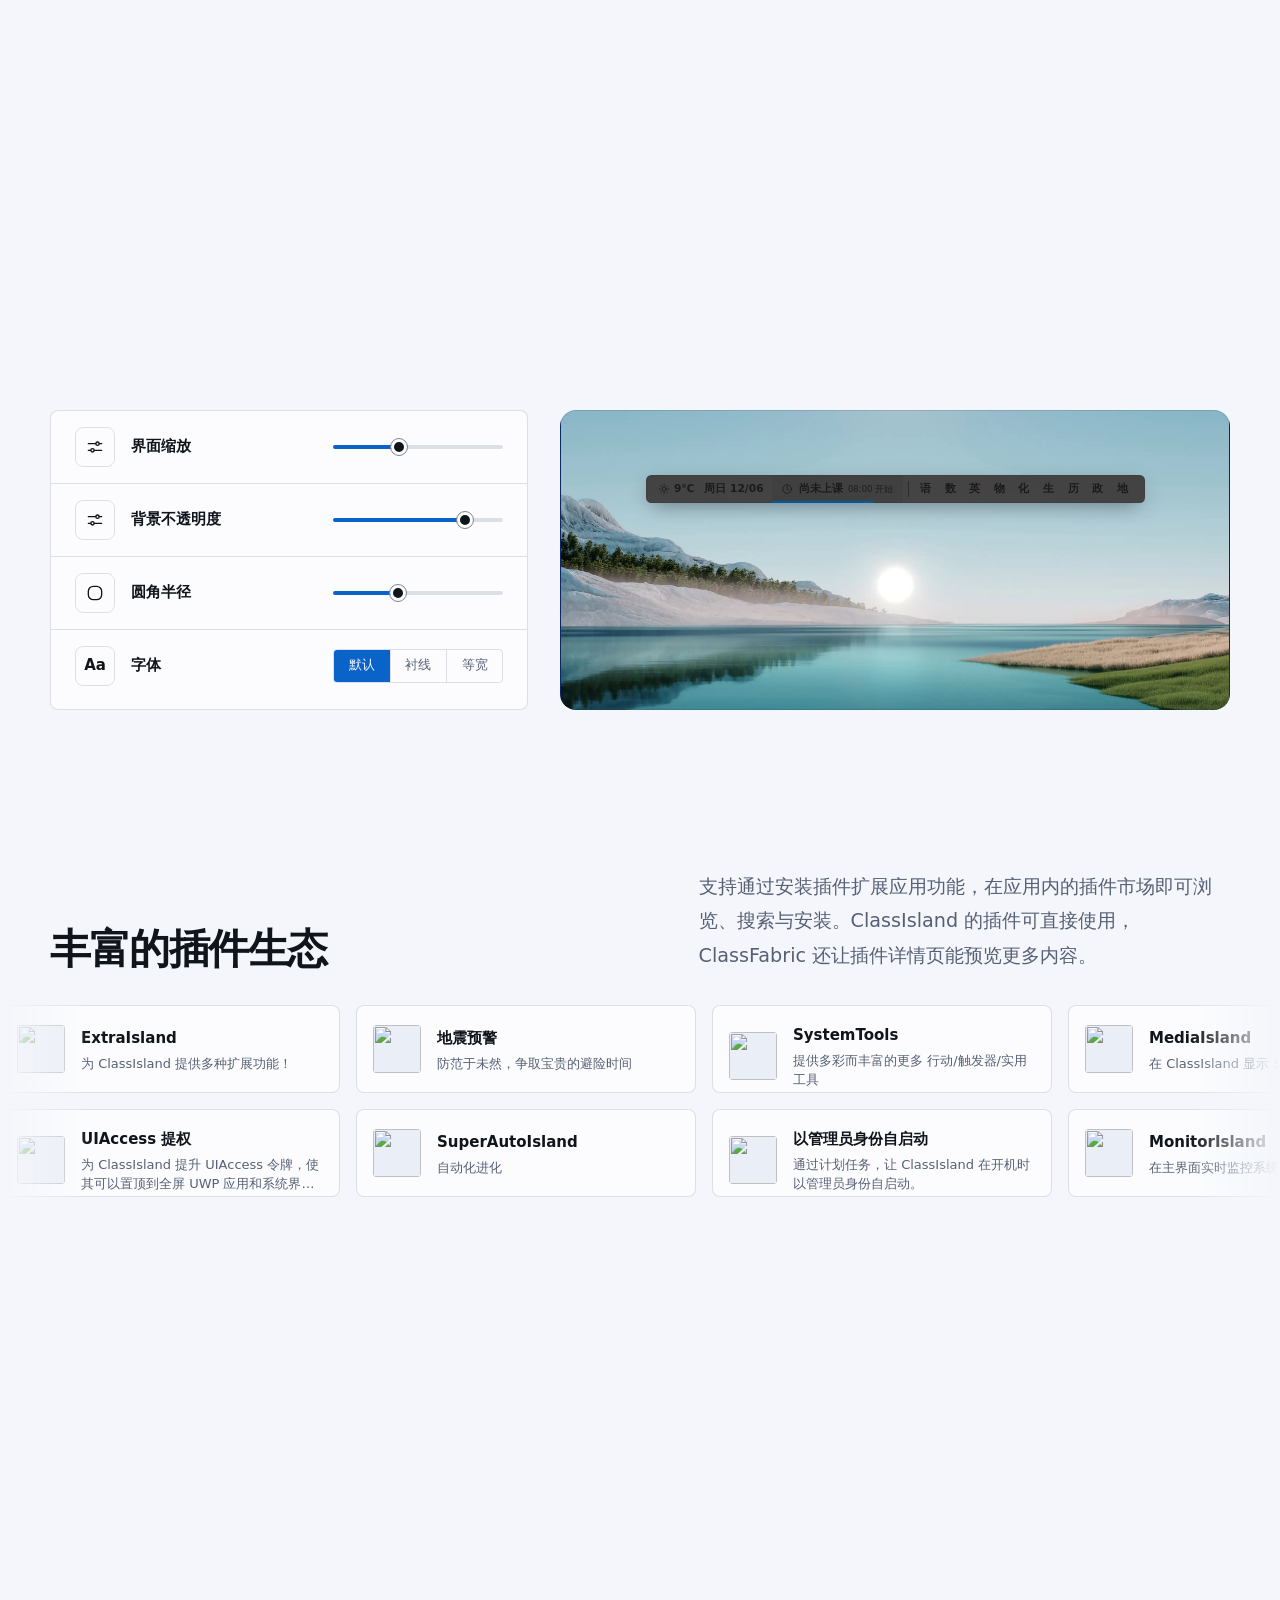
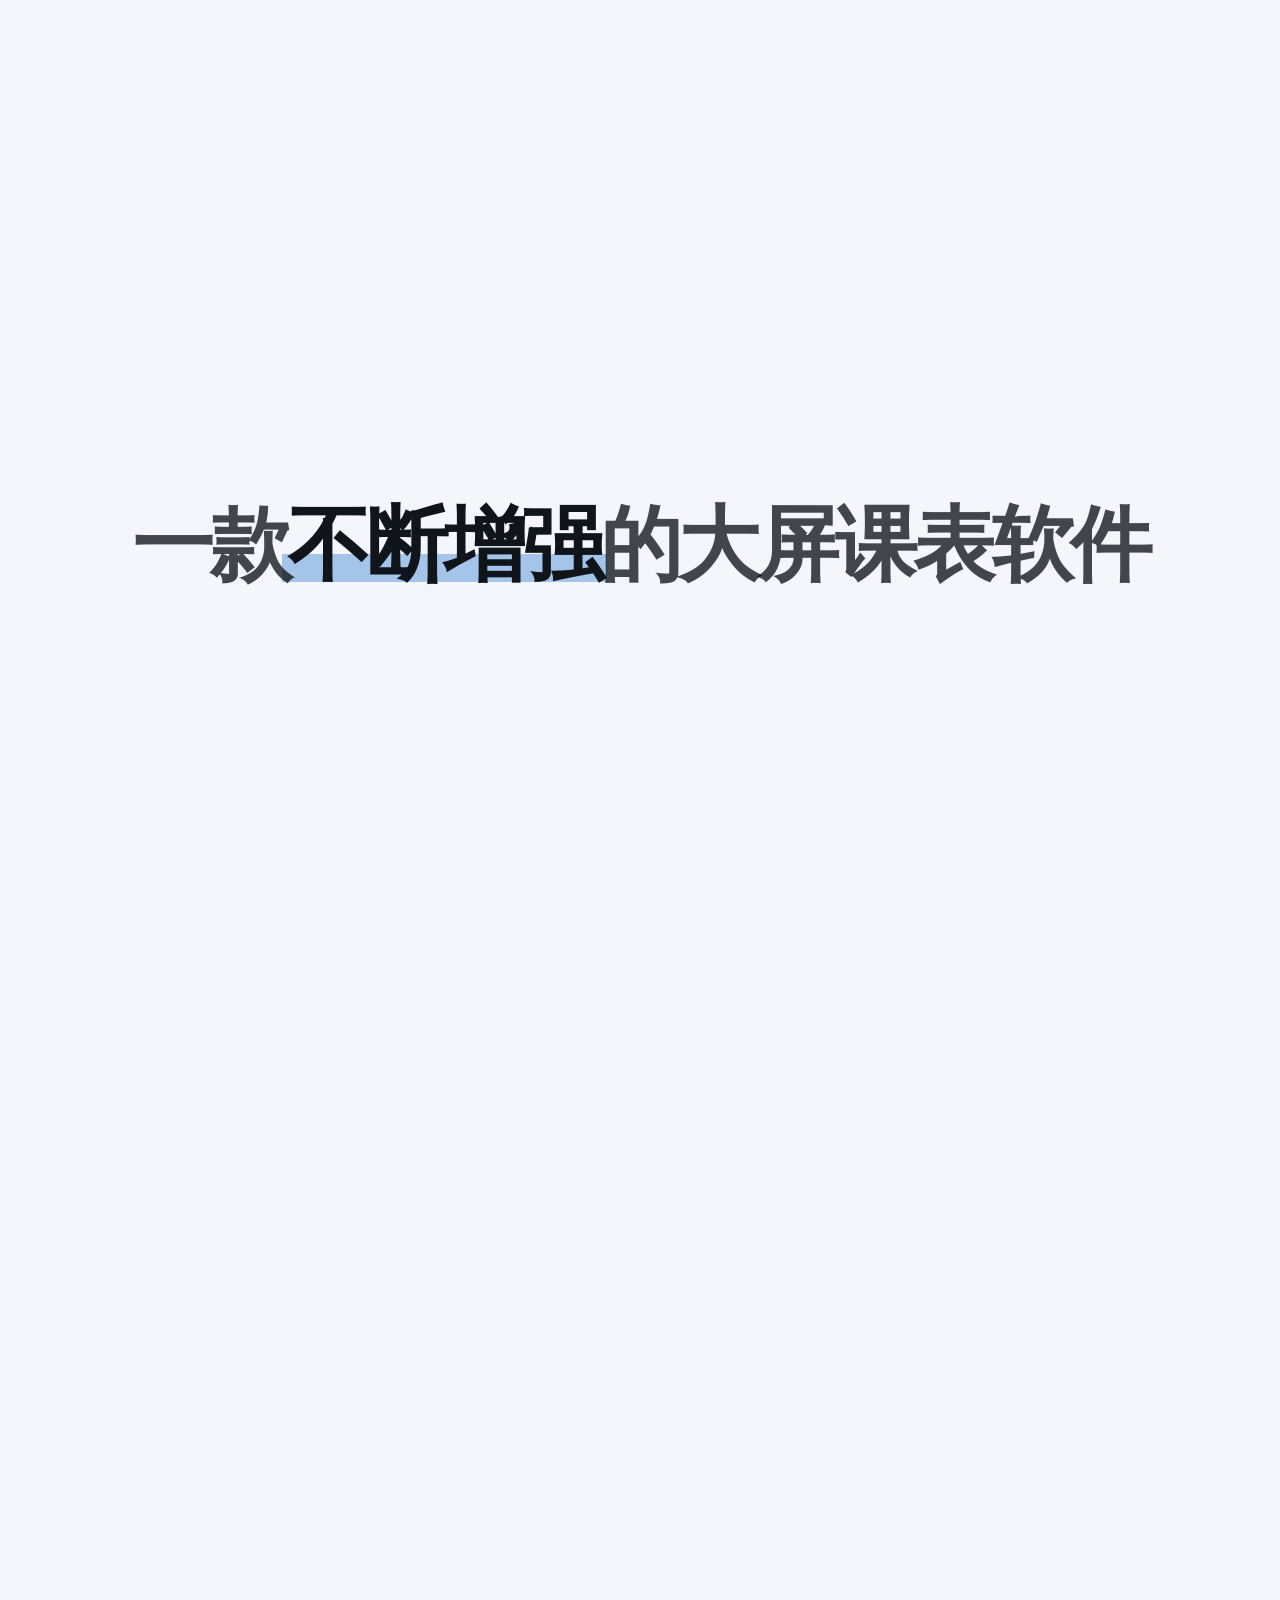
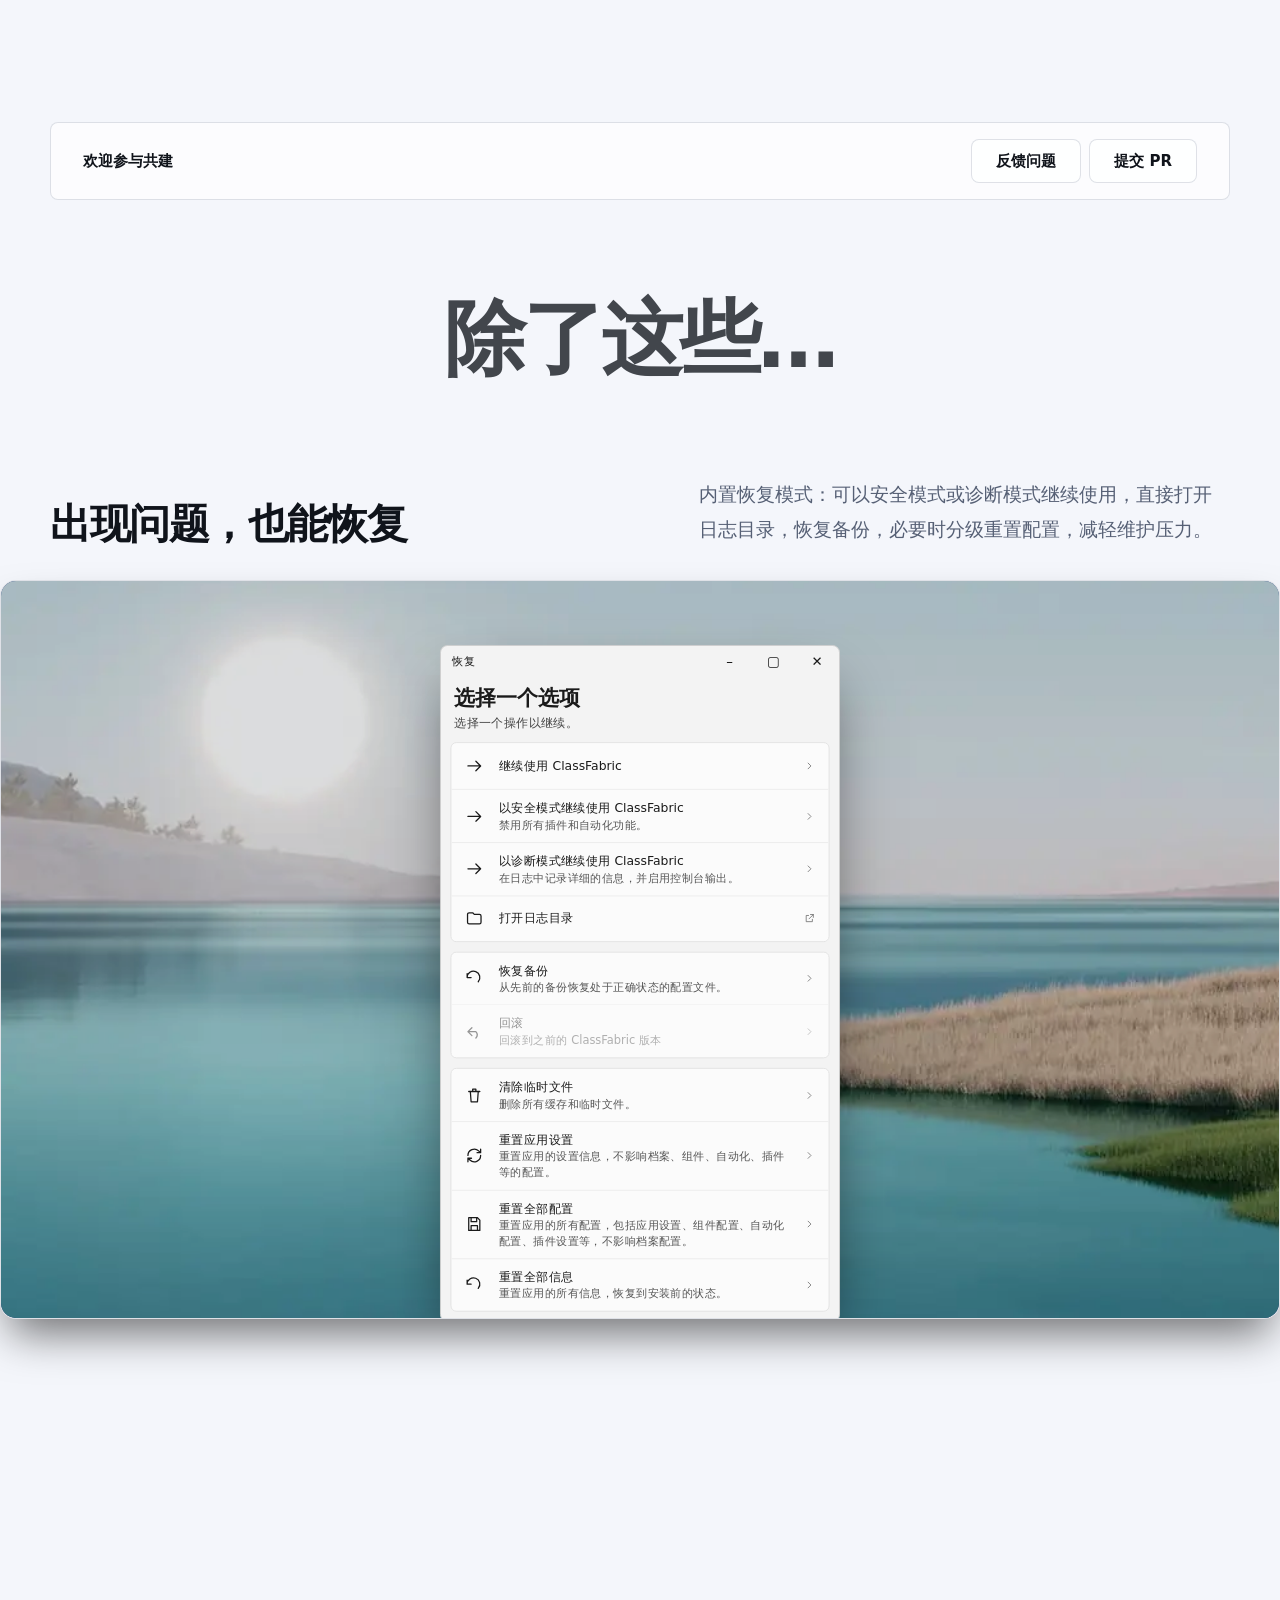
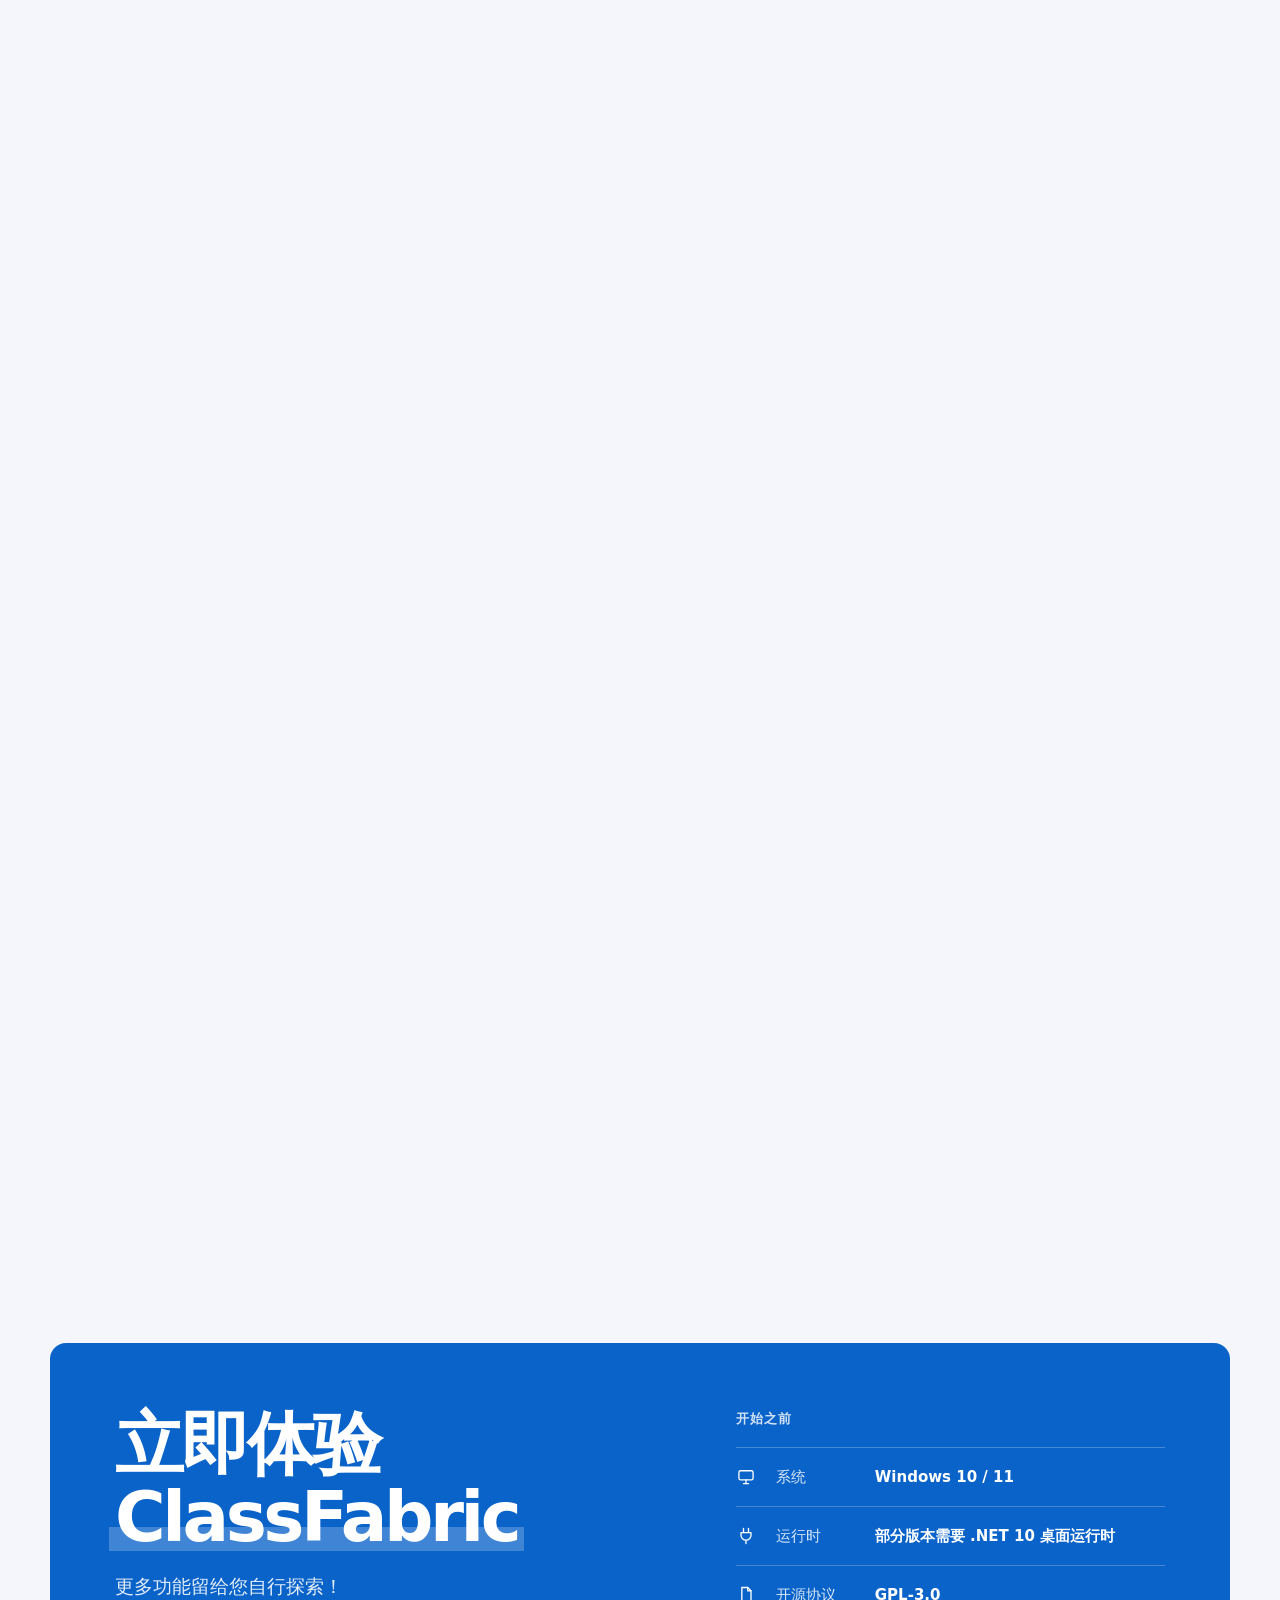
==== commit fd90c2c1: "V1.0.9：原生手风琴 FAQ（弹簧缓动）、关于页文案、下载图标动效、404 署名版式 - FAQ 改用原生 details + ::details-content，新增 --ease-spring" ====
--- a/m/index.html
+++ b/m/index.html
@@ -33,16 +33,16 @@
 <meta name="color-scheme" content="dark light">
 <script>document.documentElement.classList.add("js");try{var t=localStorage.getItem("cf_theme");if(t!=="light"&&t!=="dark")t=matchMedia("(prefers-color-scheme: light)").matches?"light":"dark";document.documentElement.dataset.theme=t}catch(e){}</script>
 <script>window.cfWpS=1;window.cfWpPre=1;(function () { var W = { lake: 'd', pine: 'dt', dune: 'd', dawn: 't', ember: 'tn', bloom: 'n' }; var L = { lake: 1, pine: 1, dawn: 1, dune: 1 }; var d = document.documentElement, h = new Date().getHours(); var ph = h >= 7 && h < 17 ? 'd' : (h >= 5 && h < 7) || (h >= 17 && h < 19) ? 't' : 'n'; var last = ''; try { last = localStorage.getItem('cf_wp') || ''; } catch (e) { } var mode = Math.random() < .5 ? 'time' : 'random'; var pool = Object.keys(W).filter(function (x) { return mode === 'random' || W[x].indexOf(ph) > -1; }); var q = pool.filter(function (x) { return x !== last; }); if (!q.length) q = pool; var k = q[Math.floor(Math.random() * q.length)]; try { localStorage.setItem('cf_wp', k); } catch (e) { } var big = '/assets/img/wp/' + k + (window.cfWpS ? '' : '-l') + '.webp'; d.style.setProperty('--wp', 'url(/assets/img/wp/' + k + '.webp)'); d.style.setProperty('--wpl', 'url(' + big + ')'); d.dataset.wp = k; d.dataset.wpi = L[k] ? 'light' : 'dark'; d.dataset.wpm = mode; d.dataset.wpt = ph; window.cfWp = { key: k, mode: mode, phase: ph }; if (window.cfWpPre) { var l = document.createElement('link'); l.rel = 'preload'; l.as = 'image'; l.type = 'image/webp'; l.href = window.cfWpPre === 2 ? '/assets/img/wp/' + k + '.webp' : big; l.setAttribute('fetchpriority', 'high'); document.head.appendChild(l); } })();</script>
-<link rel="stylesheet" href="/assets/css/site.css?v=fb7d06c">
-<link rel="stylesheet" href="/assets/css/tokens.css?v=fb7d06c">
-<link rel="stylesheet" href="/assets/css/materials.css?v=fb7d06c">
-<link rel="stylesheet" href="/assets/css/nav.css?v=fb7d06c">
-<link rel="stylesheet" href="/assets/css/base.css?v=fb7d06c">
-<link rel="stylesheet" href="/assets/css/m.css?v=fb7d06c">
+<link rel="stylesheet" href="/assets/css/site.css?v=475073b">
+<link rel="stylesheet" href="/assets/css/tokens.css?v=475073b">
+<link rel="stylesheet" href="/assets/css/materials.css?v=475073b">
+<link rel="stylesheet" href="/assets/css/nav.css?v=475073b">
+<link rel="stylesheet" href="/assets/css/base.css?v=475073b">
+<link rel="stylesheet" href="/assets/css/m.css?v=475073b">
 <script type="application/ld+json">{"@context":"https://schema.org","@graph":[{"@type":"Organization","@id":"https://cf.ansoukin.top/#org","name":"ClassFabric","url":"https://cf.ansoukin.top/","logo":{"@type":"ImageObject","url":"https://cf.ansoukin.top/assets/img/icon-192.png","width":192,"height":192},"sameAs":["https://github.com/Ansoukin/ClassFabric"]},{"@type":"WebSite","@id":"https://cf.ansoukin.top/#website","url":"https://cf.ansoukin.top/","name":"ClassFabric","alternateName":["ClassFabric 官网","ClassIsland 个人修改版"],"inLanguage":"zh-CN","publisher":{"@id":"https://cf.ansoukin.top/#org"}},{"@type":"SoftwareApplication","@id":"https://cf.ansoukin.top/#app","name":"ClassFabric","alternateName":"ClassIsland 个人修改版","applicationCategory":"EducationalApplication","operatingSystem":"Windows 10, Windows 11","description":"ClassIsland 的个人修改版班级大屏课表，紧跟上游更新，原有课表、插件与主题可直接沿用。","url":"https://cf.ansoukin.top/","downloadUrl":"https://cf.ansoukin.top/download.html","installUrl":"https://cf.ansoukin.top/download.html","license":"https://www.gnu.org/licenses/gpl-3.0.html","isBasedOn":{"@type":"SoftwareApplication","name":"ClassIsland","url":"https://classisland.tech"},"image":"https://cf.ansoukin.top/assets/img/og.jpg","featureList":["课表编辑与调课","自动化行为","插件生态","主题与主界面自定义","更多天气源","多语言（实验中）"],"offers":{"@type":"Offer","price":"0","priceCurrency":"CNY"},"publisher":{"@id":"https://cf.ansoukin.top/#org"}},{"@type":"SiteNavigationElement","@id":"https://cf.ansoukin.top/#nav-0","name":"首页","description":"ClassFabric 首页：紧跟上游的 ClassIsland 班级大屏课表","url":"https://cf.ansoukin.top/"},{"@type":"SiteNavigationElement","@id":"https://cf.ansoukin.top/#nav-1","name":"下载","description":"下载 ClassFabric Windows 版","url":"https://cf.ansoukin.top/download.html"},{"@type":"SiteNavigationElement","@id":"https://cf.ansoukin.top/#nav-2","name":"关于","description":"了解 ClassFabric 与 ClassIsland 的关系、已完成与计划中的功能","url":"https://cf.ansoukin.top/about.html"},{"@type":"WebPage","@id":"https://cf.ansoukin.top/#page","url":"https://cf.ansoukin.top/","name":"ClassFabric — 紧跟上游的 ClassIsland 班级大屏课表","description":"ClassFabric 是基于 ClassIsland 的个人修改版班级大屏课表：积极同步上游特性，原有课表、自动化、插件与主题无缝沿用，并加入更多天气源、多语言等改进。","inLanguage":"zh-CN","isPartOf":{"@id":"https://cf.ansoukin.top/#website"},"primaryImageOfPage":{"@type":"ImageObject","url":"https://cf.ansoukin.top/assets/img/og.jpg","width":1200,"height":630},"about":{"@id":"https://cf.ansoukin.top/#app"}}]}</script>
 <link rel="preconnect" href="https://api.github.com" crossorigin>
-<link rel="stylesheet" href="/assets/css/bento.css?v=fb7d06c">
-<link rel="stylesheet" href="/assets/css/display.css?v=fb7d06c">
+<link rel="stylesheet" href="/assets/css/bento.css?v=475073b">
+<link rel="stylesheet" href="/assets/css/display.css?v=475073b">
 <link rel="expect" href="#top" blocking="render">
 </head>
 <body>
@@ -64,14 +64,14 @@
 <section class="sec"><div class="wrap"><h2 class="claim rv">除了这些…</h2><div class="blk rv"><div class="copy"><h3>出现问题，也能恢复</h3><p>内置恢复模式：可以安全模式或诊断模式继续使用，直接打开日志目录，恢复备份，必要时分级重置配置，减轻维护压力。</p></div><div class="panel " style="--wx:70%;--wy:70%;--ws:240%"><div class="wp"></div><div style="position:relative"><div style="padding:22px 14px 0"><div class="fitbox " data-dw="420" style="position:relative;width:100%;margin-bottom:-4px"><div class="fit" style="width:420px"><div class="rcv" style="--dw:420px"><div class="t">恢复<span class="ctl"><i>–</i><i>▢</i><i>✕</i></span></div><h5 role="presentation">选择一个选项</h5><p class="s">选择一个操作以继续。</p><div class="g1"><div class="o"><svg viewBox="0 0 24 24" aria-hidden="true"><path d="M4 12h16M14 6l6 6-6 6"/></svg><div><b>继续使用 ClassFabric</b></div><svg viewBox="0 0 24 24" class="go" aria-hidden="true"><path d="M9 6l6 6-6 6"/></svg></div><div class="o"><svg viewBox="0 0 24 24" aria-hidden="true"><path d="M4 12h16M14 6l6 6-6 6"/></svg><div><b>以安全模式继续使用 ClassFabric</b><small>禁用所有插件和自动化功能。</small></div><svg viewBox="0 0 24 24" class="go" aria-hidden="true"><path d="M9 6l6 6-6 6"/></svg></div><div class="o"><svg viewBox="0 0 24 24" aria-hidden="true"><path d="M4 12h16M14 6l6 6-6 6"/></svg><div><b>以诊断模式继续使用 ClassFabric</b><small>在日志中记录详细的信息，并启用控制台输出。</small></div><svg viewBox="0 0 24 24" class="go" aria-hidden="true"><path d="M9 6l6 6-6 6"/></svg></div><div class="o"><svg viewBox="0 0 24 24" aria-hidden="true"><path d="M3.5 7a2 2 0 012-2H10l2 2h6.5a2 2 0 012 2v8a2 2 0 01-2 2h-13a2 2 0 01-2-2z"/></svg><div><b>打开日志目录</b></div><svg viewBox="0 0 24 24" class="go" aria-hidden="true"><path d="M14 4h6v6M20 4l-9 9M18 14v5H5V6h5"/></svg></div></div><div class="g1"><div class="o"><svg viewBox="0 0 24 24" aria-hidden="true"><path d="M3 11a8 8 0 1114 5.3M3 6v5h5"/></svg><div><b>恢复备份</b><small>从先前的备份恢复处于正确状态的配置文件。</small></div><svg viewBox="0 0 24 24" class="go" aria-hidden="true"><path d="M9 6l6 6-6 6"/></svg></div><div class="o dis"><svg viewBox="0 0 24 24" aria-hidden="true"><path d="M9 7L4 12l5 5M4 12h10a6 6 0 010 8"/></svg><div><b>回滚</b><small>回滚到之前的 ClassFabric 版本</small></div><svg viewBox="0 0 24 24" class="go" aria-hidden="true"><path d="M9 6l6 6-6 6"/></svg></div></div><div class="g1"><div class="o"><svg viewBox="0 0 24 24" aria-hidden="true"><path d="M5 7h14M10 7V4h4v3M7 7l1 13h8l1-13"/></svg><div><b>清除临时文件</b><small>删除所有缓存和临时文件。</small></div><svg viewBox="0 0 24 24" class="go" aria-hidden="true"><path d="M9 6l6 6-6 6"/></svg></div><div class="o"><svg viewBox="0 0 24 24" aria-hidden="true"><path d="M4 12a8 8 0 0113.5-5.8L20 8.5M20 4v4.5h-4.5M20 12a8 8 0 01-13.5 5.8L4 15.5M4 20v-4.5h4.5"/></svg><div><b>重置应用设置</b><small>重置应用的设置信息，不影响档案、组件、自动化、插件等的配置。</small></div><svg viewBox="0 0 24 24" class="go" aria-hidden="true"><path d="M9 6l6 6-6 6"/></svg></div><div class="o"><svg viewBox="0 0 24 24" aria-hidden="true"><path d="M5 4h11l3 3v13H5z"/><path d="M8 4v5h7V4M8 20v-6h8v6"/></svg><div><b>重置全部配置</b><small>重置应用的所有配置，包括应用设置、组件配置、自动化配置、插件设置等，不影响档案配置。</small></div><svg viewBox="0 0 24 24" class="go" aria-hidden="true"><path d="M9 6l6 6-6 6"/></svg></div><div class="o"><svg viewBox="0 0 24 24" aria-hidden="true"><path d="M3 11a8 8 0 1114 5.3M3 6v5h5"/></svg><div><b>重置全部信息</b><small>重置应用的所有信息，恢复到安装前的状态。</small></div><svg viewBox="0 0 24 24" class="go" aria-hidden="true"><path d="M9 6l6 6-6 6"/></svg></div></div></div></div></div></div></div></div></div></div></section>
 <section class="sec" id="start"><div class="wrap"><h2 class="claim rv">三步，<span class="g">开始使用</span></h2><ol class="n5-st"><li><span class="n5-sn">第 1 步</span><h4 role="heading" aria-level="3">下载</h4><p>前往下载页，获取适用于 Windows 的最新版本。</p><span class="n5-sc">安装程序 · 免安装压缩包</span></li><li><span class="n5-sn">第 2 步</span><h4 role="heading" aria-level="3">运行</h4><p>按文件类型安装或解压后启动，主界面会出现在屏幕上方。</p><span class="n5-sc">右键托盘图标，打开设置</span></li><li><span class="n5-sn">第 3 步</span><h4 role="heading" aria-level="3">接着用</h4><p>如果之前使用过 ClassIsland，原有的课表、自动化、插件与主题可直接沿用。</p></li></ol></div></section>
 <section class="sec"><div class="wrap"><h2 class="claim rv">与 ClassIsland 的关系</h2><div class="n5-rel"><div class="n5-rl"><p>ClassFabric 是在 ClassIsland 基础上二次开发的个人修改版。我们在保持同步上游最新特性的同时，融入来自个人与社区的修改。</p><p>名字里的 Fabric，取自 Minecraft 社区知名的模组加载器 Fabric，寓意将社区与个人的功能连接起来；正如 ClassIsland 的 Island，来自 iOS 的灵动岛。</p><a class="n5-ln" href="/about.html">了解更多<svg viewBox="0 0 24 24" aria-hidden="true"><path d="M5 12h14M13 6l6 6-6 6"/></svg></a></div><dl class="n5-fit"><div><dt>适合你，如果……</dt><dd>你想在 ClassIsland 生态上保持现有内容，又希望及时体验上游的新功能；或者想要开箱即用，装完就能用上上游、社区与我们开发的各类新功能。</dd></div><div><dt>可能不适合，如果……</dt><dd>你希望环境长期保持不变，或所在场合对稳定性有极高要求。ClassFabric 会积极同步上游的更改。</dd></div></dl></div></div></section>
-<section class="sec" id="faqs"><div class="wrap"><h2 class="claim rv">常见问题</h2><div class="faq faqhome rv"><div class="acc" data-acc><div class="acc-i"><h3><button type="button" id="fqb0" aria-expanded="false" aria-controls="fqp0"><span>原来的课表、插件和主题还能用吗？</span><svg viewBox="0 0 24 24" aria-hidden="true"><path d="M6 9l6 6 6-6"/></svg></button></h3><div class="acc-p" id="fqp0" role="region" aria-labelledby="fqb0"><div><p>可以。ClassFabric 的底层代码与上游保持一致，安装后原有的课表、自动化、插件与主题可直接沿用。</p></div></div></div><div class="acc-i"><h3><button type="button" id="fqb1" aria-expanded="false" aria-controls="fqp1"><span>支持 Linux 和 macOS 吗？</span><svg viewBox="0 0 24 24" aria-hidden="true"><path d="M6 9l6 6 6-6"/></svg></button></h3><div class="acc-p" id="fqp1" role="region" aria-labelledby="fqb1"><div><p>目前仅提供 Windows 版本。代码中保留了相关支持，但我们暂无测试环境与精力维护，因此暂不提供官方构建。</p></div></div></div><div class="acc-i"><h3><button type="button" id="fqb2" aria-expanded="false" aria-controls="fqp2"><span>有交流群吗？</span><svg viewBox="0 0 24 24" aria-hidden="true"><path d="M6 9l6 6 6-6"/></svg></button></h3><div class="acc-p" id="fqp2" role="region" aria-labelledby="fqb2"><div><p>暂时没有。ClassIsland 现有的 QQ 频道与群属于上游项目，ClassFabric 的问题请直接在 GitHub 提交 Issue。</p></div></div></div><div class="acc-i"><h3><button type="button" id="fqb3" aria-expanded="false" aria-controls="fqp3"><span>软件出现问题怎么办？</span><svg viewBox="0 0 24 24" aria-hidden="true"><path d="M6 9l6 6 6-6"/></svg></button></h3><div class="acc-p" id="fqp3" role="region" aria-labelledby="fqb3"><div><p>可以先尝试内置的恢复模式：以安全模式启动、查看日志、恢复备份，必要时重置配置。仍无法解决，请在 GitHub 提交 Issue 并附上诊断信息。</p></div></div></div><div class="acc-i"><h3><button type="button" id="fqb4" aria-expanded="false" aria-controls="fqp4"><span>和 ClassIsland 是什么关系？</span><svg viewBox="0 0 24 24" aria-hidden="true"><path d="M6 9l6 6 6-6"/></svg></button></h3><div class="acc-p" id="fqp4" role="region" aria-labelledby="fqb4"><div><p>ClassFabric 建立在 ClassIsland 之上，并持续同步上游，没有上游就没有它。可以把它看作一个「更早体验新功能，并带有额外改进」的选择。</p></div></div></div><div class="acc-i"><h3><button type="button" id="fqb5" aria-expanded="false" aria-controls="fqp5"><span>开源协议是什么？</span><svg viewBox="0 0 24 24" aria-hidden="true"><path d="M6 9l6 6 6-6"/></svg></button></h3><div class="acc-p" id="fqp5" role="region" aria-labelledby="fqb5"><div><p>GPL-3.0，与上游一致。ClassIsland 的版权归 HelloWRC，ClassFabric 的改动版权归各自贡献者。</p></div></div></div></div></div></div></section>
+<section class="sec" id="faqs"><div class="wrap"><h2 class="claim rv">常见问题</h2><div class="faq faqhome rv"><div class="acc"><details class="acc-i" open><summary><span>原来的课表、插件和主题还能用吗？</span><svg viewBox="0 0 24 24" aria-hidden="true"><path d="M6 9l6 6 6-6"/></svg></summary><div class="acc-p"><p>可以。ClassFabric 的底层代码与上游保持一致，安装后原有的课表、自动化、插件与主题可直接沿用。</p></div></details><details class="acc-i"><summary><span>支持 Linux 和 macOS 吗？</span><svg viewBox="0 0 24 24" aria-hidden="true"><path d="M6 9l6 6 6-6"/></svg></summary><div class="acc-p"><p>目前仅提供 Windows 版本。代码中保留了相关支持，但我们暂无测试环境与精力维护，因此暂不提供官方构建。</p></div></details><details class="acc-i"><summary><span>有交流群吗？</span><svg viewBox="0 0 24 24" aria-hidden="true"><path d="M6 9l6 6 6-6"/></svg></summary><div class="acc-p"><p>暂时没有。ClassIsland 现有的 QQ 频道与群属于上游项目，ClassFabric 的问题请直接在 GitHub 提交 Issue。</p></div></details><details class="acc-i"><summary><span>软件出现问题怎么办？</span><svg viewBox="0 0 24 24" aria-hidden="true"><path d="M6 9l6 6 6-6"/></svg></summary><div class="acc-p"><p>可以先尝试内置的恢复模式：以安全模式启动、查看日志、恢复备份，必要时重置配置。仍无法解决，请在 GitHub 提交 Issue 并附上诊断信息。</p></div></details><details class="acc-i"><summary><span>和 ClassIsland 是什么关系？</span><svg viewBox="0 0 24 24" aria-hidden="true"><path d="M6 9l6 6 6-6"/></svg></summary><div class="acc-p"><p>ClassFabric 建立在 ClassIsland 之上，并持续同步上游，没有上游就没有它。可以把它看作一个「更早体验新功能，并带有额外改进」的选择。</p></div></details><details class="acc-i"><summary><span>开源协议是什么？</span><svg viewBox="0 0 24 24" aria-hidden="true"><path d="M6 9l6 6 6-6"/></svg></summary><div class="acc-p"><p>GPL-3.0，与上游一致。ClassIsland 的版权归 HelloWRC，ClassFabric 的改动版权归各自贡献者。</p></div></details></div></div></div></section>
 <section class="final3"><div class="wrap"><h2 class="rv">立即体验<br><span class="g">ClassFabric</span></h2><p class="rv d1">更多功能留给您自行探索！</p><div class="cta rv d2"><a class="btn blue" href="/download.html"><svg viewBox="0 0 24 24" aria-hidden="true"><path d="M12 4v11m0 0l-4.5-4.5M12 15l4.5-4.5M5 20h14"/></svg>立即下载</a><a class="btn glass" href="/about.html">了解更多</a></div></div></section>
 </main>
-<footer class="foot"><div class="wrap"><div class="cols"><div><a class="brand" href="/"><img src="/assets/img/icon-64.png" width="26" height="26" alt="">ClassFabric</a><p class="about">ClassIsland 的个人修改版班级大屏课表。紧跟上游，并加入来自社区与我们的改进。</p></div><div><h2 class="fh">产品</h2><ul><li><a href="/download.html">下载</a></li><li><a href="https://github.com/Ansoukin/ClassFabric/releases" rel="noopener">版本发布</a></li><li><a href="/about.html#planned">计划中的功能</a></li></ul></div><div><h2 class="fh">项目</h2><ul><li><a href="https://github.com/Ansoukin/ClassFabric" rel="noopener">GitHub 仓库</a></li><li><a href="https://github.com/Ansoukin/ClassFabric/issues" rel="noopener">反馈问题</a></li><li><a href="/about.html#join">参与贡献</a></li></ul></div><div><h2 class="fh">了解更多</h2><ul><li><a href="/about.html">关于 ClassFabric</a></li><li><a href="/about.html#faq">常见问题</a></li><li><a href="https://classisland.tech" rel="noopener">ClassIsland 官网</a></li></ul></div></div><div class="legal">© 2026 ClassFabric　基于 HelloWRC 的 ClassIsland（© 2023–2026 HelloWRC）二次开发，以 GPL-3.0 协议开源。<br>ClassFabric 是个人修改版，并非 ClassIsland 官方项目；ClassIsland 的名称与原有功能归其原作者所有。</div><p class="pcl"><a href="/?view=pc">查看电脑版网页</a></p><div class="bld" title="V1.0.8 发布于 2026-11-16"><span class="dot"></span><span>站点版本 v1.0.8</span><i></i><span>Build 20261116</span><i></i><code>fb7d06c</code></div></div><div class="foot-mark" aria-hidden="true">ClassFabric</div></footer>
-<script src="/assets/js/site.js?v=fb7d06c" defer></script>
-<script src="/assets/js/m.js?v=fb7d06c" defer></script>
-<script src="/assets/js/dl.js?v=fb7d06c" defer></script>
-<script src="/assets/js/fx.js?v=fb7d06c" defer></script>
-<script src="/assets/js/bento.js?v=fb7d06c" defer></script>
+<footer class="foot"><div class="wrap"><div class="cols"><div><a class="brand" href="/"><img src="/assets/img/icon-64.png" width="26" height="26" alt="">ClassFabric</a><p class="about">ClassIsland 的个人修改版班级大屏课表。紧跟上游，并加入来自社区与我们的改进。</p></div><div><h2 class="fh">产品</h2><ul><li><a href="/download.html">下载</a></li><li><a href="https://github.com/Ansoukin/ClassFabric/releases" rel="noopener">版本发布</a></li><li><a href="/about.html#planned">计划中的功能</a></li></ul></div><div><h2 class="fh">项目</h2><ul><li><a href="https://github.com/Ansoukin/ClassFabric" rel="noopener">GitHub 仓库</a></li><li><a href="https://github.com/Ansoukin/ClassFabric/issues" rel="noopener">反馈问题</a></li><li><a href="/about.html#join">参与贡献</a></li></ul></div><div><h2 class="fh">了解更多</h2><ul><li><a href="/about.html">关于 ClassFabric</a></li><li><a href="/about.html#faq">常见问题</a></li><li><a href="https://classisland.tech" rel="noopener">ClassIsland 官网</a></li></ul></div></div><div class="legal">© 2026 ClassFabric　基于 HelloWRC 的 ClassIsland（© 2023–2026 HelloWRC）二次开发，以 GPL-3.0 协议开源。<br>ClassFabric 是个人修改版，并非 ClassIsland 官方项目；ClassIsland 的名称与原有功能归其原作者所有。</div><p class="pcl"><a href="/?view=pc">查看电脑版网页</a></p><div class="bld" title="V1.0.9 发布于 2026-11-21"><span class="dot"></span><span>站点版本 v1.0.9</span><i></i><span>Build 20261121</span><i></i><code>475073b</code></div></div><div class="foot-mark" aria-hidden="true">ClassFabric</div></footer>
+<script src="/assets/js/site.js?v=475073b" defer></script>
+<script src="/assets/js/m.js?v=475073b" defer></script>
+<script src="/assets/js/dl.js?v=475073b" defer></script>
+<script src="/assets/js/fx.js?v=475073b" defer></script>
+<script src="/assets/js/bento.js?v=475073b" defer></script>
 </body>
 </html>
--- a/assets/css/tokens.css
+++ b/assets/css/tokens.css
@@ -109,4 +109,4 @@
 }
 :root[data-theme=light]{--bg:#f4f6fb;--bg2:#fff;--bg3:#eaeef6;--fg:#10141b;--muted:#566075;--faint:#7a8498;--line:rgba(10,30,70,.13);--line2:rgba(10,30,70,.07);--g1:#0a84ff;--g2:#0a63c9;--g3:#0a4fc4;--sk1:#e2e7f0;--sk2:#f1f4fa;--hx1:#1f7ae0;--hx2:#0a4fc4;color-scheme:light}
 @media(prefers-color-scheme:light){:root:not([data-theme=dark]){--bg:#f4f6fb;--bg2:#fff;--bg3:#eaeef6;--fg:#10141b;--muted:#566075;--faint:#7a8498;--line:rgba(10,30,70,.13);--line2:rgba(10,30,70,.07);--g1:#0a84ff;--g2:#0a63c9;--g3:#0a4fc4;--sk1:#e2e7f0;--sk2:#f1f4fa;--hx1:#1f7ae0;--hx2:#0a4fc4;color-scheme:light}}
-:root{--ease-out:cubic-bezier(.16,1,.3,1);--ease-in:cubic-bezier(.7,0,.84,0);--ease-io:cubic-bezier(.65,0,.35,1);--t-fast:.12s;--t-base:.22s;--t-slow:.45s}
+:root{--ease-out:cubic-bezier(.16,1,.3,1);--ease-in:cubic-bezier(.7,0,.84,0);--ease-io:cubic-bezier(.65,0,.35,1);--ease-spring:linear(0,.02 2%,.12 5%,.4 9%,.72 13%,.92 17%,1.02 21%,1.04 25%,1.035 30%,1.02 36%,1.005 43%,.998 52%,1 65%,1);--t-fast:.12s;--t-base:.22s;--t-slow:.45s}
--- a/assets/css/base.css
+++ b/assets/css/base.css
@@ -25,21 +25,26 @@
 .bdg.blue{--bc:color-mix(in srgb,var(--accent) 40%,transparent);--bb:color-mix(in srgb,var(--accent) 10%,transparent);--bt:var(--accent)}
 .bdg[hidden],[hidden].bdg{display:none!important}
 
-/* ===== 折叠面板（Fluent Expander）：整组 FAQ 共用 ===== */
+/* ===== 折叠面板（Fluent Expander）：原生 <details>，整组 FAQ 共用 =====
+   展开/收起：::details-content 的 block-size 用弹簧缓动（--ease-spring，轻微过冲后落定）；
+   不支持 ::details-content / interpolate-size 的浏览器直接显示/隐藏，功能不受影响；减少动态时无过渡。 */
 .acc{display:grid;gap:var(--s-2)}
 .acc-i{position:relative;overflow:hidden;border:1px solid var(--line);border-radius:var(--r-m);background:var(--card);transition:border-color var(--t-base) var(--ease-out),background var(--t-base) var(--ease-out)}
 .acc-i:hover{border-color:color-mix(in srgb,var(--accent) 45%,var(--line))}
 .acc-i::before{content:"";position:absolute;left:0;top:var(--s-3);bottom:var(--s-3);width:3px;border-radius:999px;background:var(--accent);transform:scaleY(0);transition:transform var(--t-base) var(--ease-out)}
-.acc-i.open::before{transform:scaleY(1)}
-.acc-i h3{margin:0;font-size:inherit}
-.acc-i button{display:flex;align-items:center;justify-content:space-between;gap:var(--s-3);width:100%;padding:var(--s-3) var(--s-4);border:0;background:none;color:var(--fg);font:inherit;font-size:var(--fs-2);font-weight:600;text-align:left;cursor:pointer;transition:background var(--t-base) var(--ease-out)}
-.acc-i button:hover{background:color-mix(in srgb,var(--fg) 5%,transparent)}
-.acc-i button:focus-visible{outline:2px solid var(--accent);outline-offset:-2px}
-.acc-i button svg{width:18px;height:18px;flex:none;fill:none;stroke:currentColor;stroke-width:2;stroke-linecap:round;stroke-linejoin:round;color:var(--muted);transition:transform var(--t-base) var(--ease-out),color var(--t-base) var(--ease-out)}
-.acc-i.open button svg{transform:rotate(180deg);color:var(--accent)}
-.acc-p{display:block;height:0;overflow:hidden}
-.acc-i.open .acc-p{height:auto}
-.acc-p>div{padding:0 var(--s-4) var(--s-3)}
+.acc-i[open]::before{transform:scaleY(1)}
+.acc-i>summary{display:flex;align-items:center;justify-content:space-between;gap:var(--s-3);padding:var(--s-3) var(--s-4);list-style:none;color:var(--fg);font-size:var(--fs-2);font-weight:600;cursor:pointer;transition:background var(--t-base) var(--ease-out)}
+.acc-i>summary::-webkit-details-marker{display:none}
+.acc-i>summary:hover{background:color-mix(in srgb,var(--fg) 5%,transparent)}
+.acc-i>summary:focus-visible{outline:2px solid var(--accent);outline-offset:-2px}
+.acc-i>summary svg{width:18px;height:18px;flex:none;fill:none;stroke:currentColor;stroke-width:2;stroke-linecap:round;stroke-linejoin:round;color:var(--muted);transition:transform var(--t-base) var(--ease-out),color var(--t-base) var(--ease-out)}
+.acc-i[open]>summary svg{transform:rotate(180deg);color:var(--accent)}
+.acc-i::details-content{interpolate-size:allow-keywords;overflow:clip;contain:layout}
+.acc-i:not([open])::details-content{block-size:0}
+@media(prefers-reduced-motion:no-preference){
+  .acc-i::details-content{transition:block-size calc(var(--t-slow) * 1.6) var(--ease-spring),content-visibility calc(var(--t-slow) * 1.6) allow-discrete}
+}
+.acc-p{padding:0 var(--s-4) var(--s-3)}
 .acc-p p{margin:0;color:var(--muted);font-size:var(--fs-2);line-height:1.75}
 
 /* ===== 页脚 ===== */
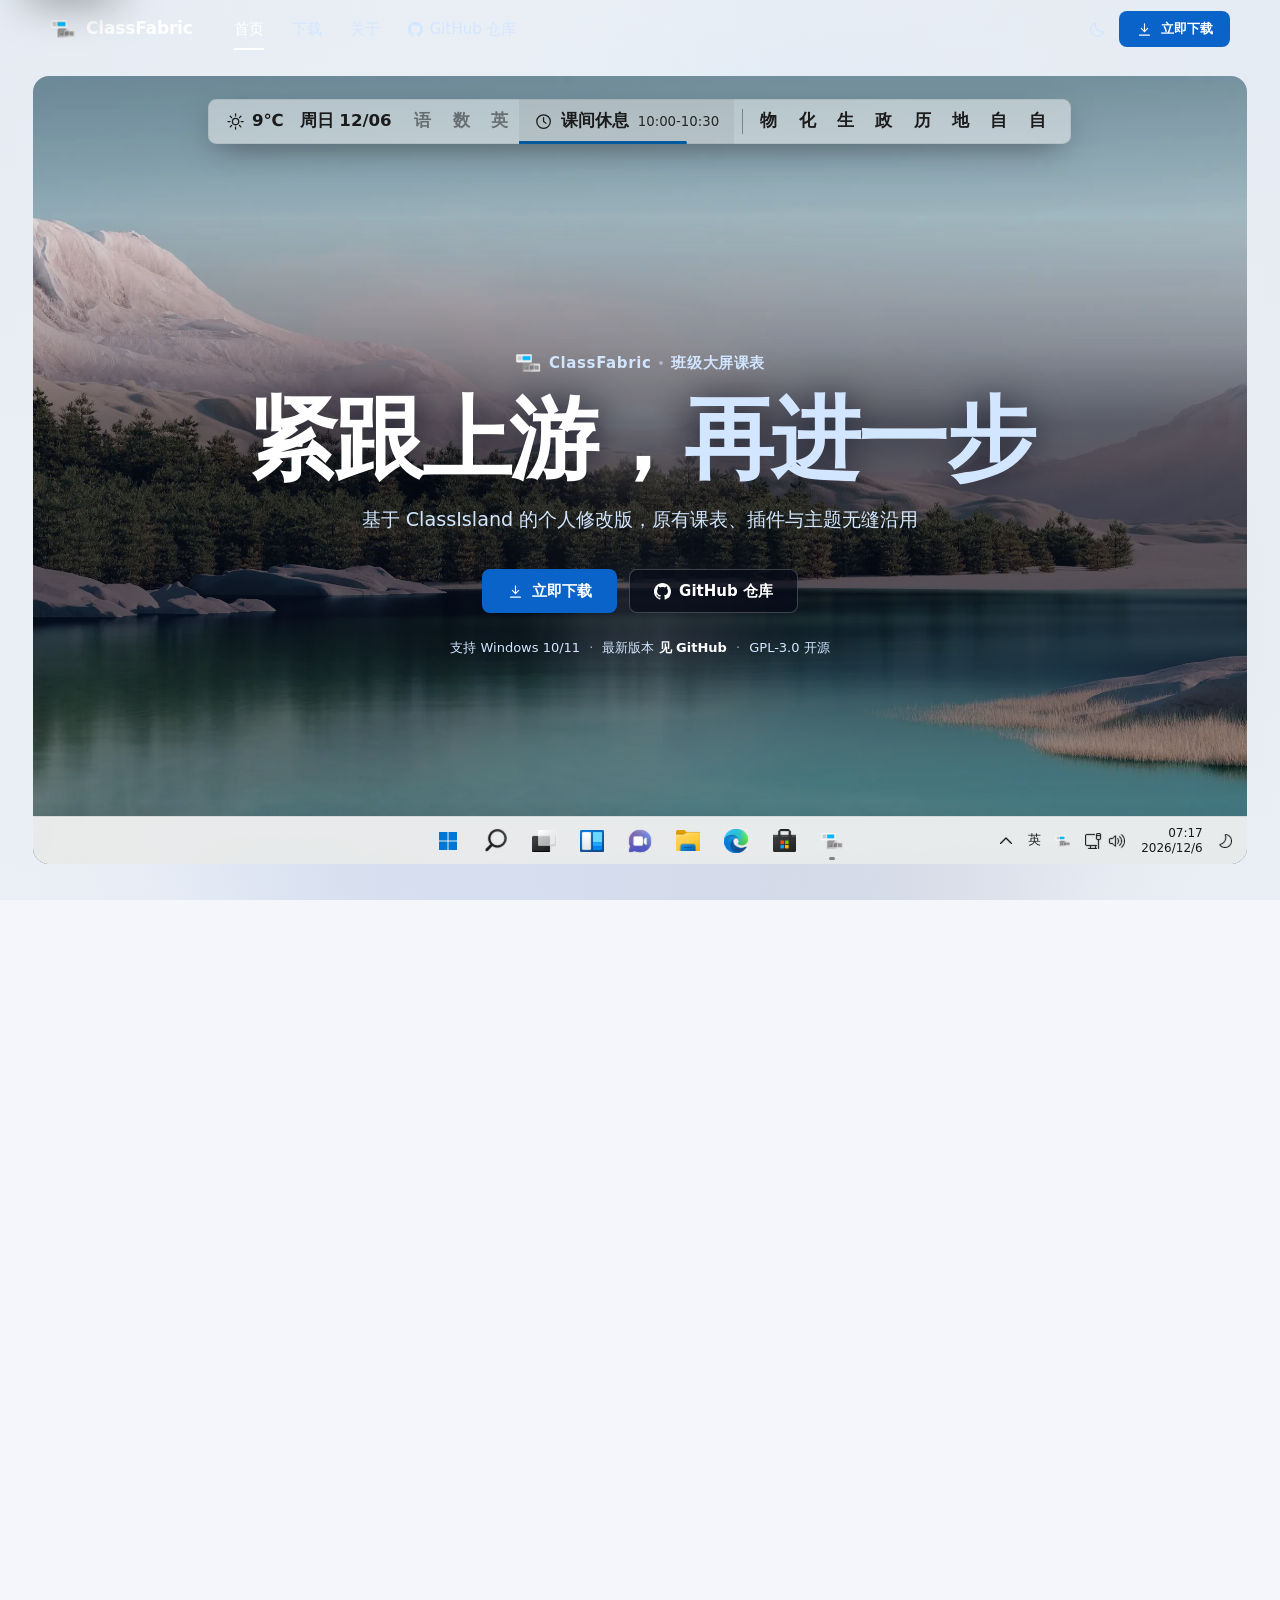
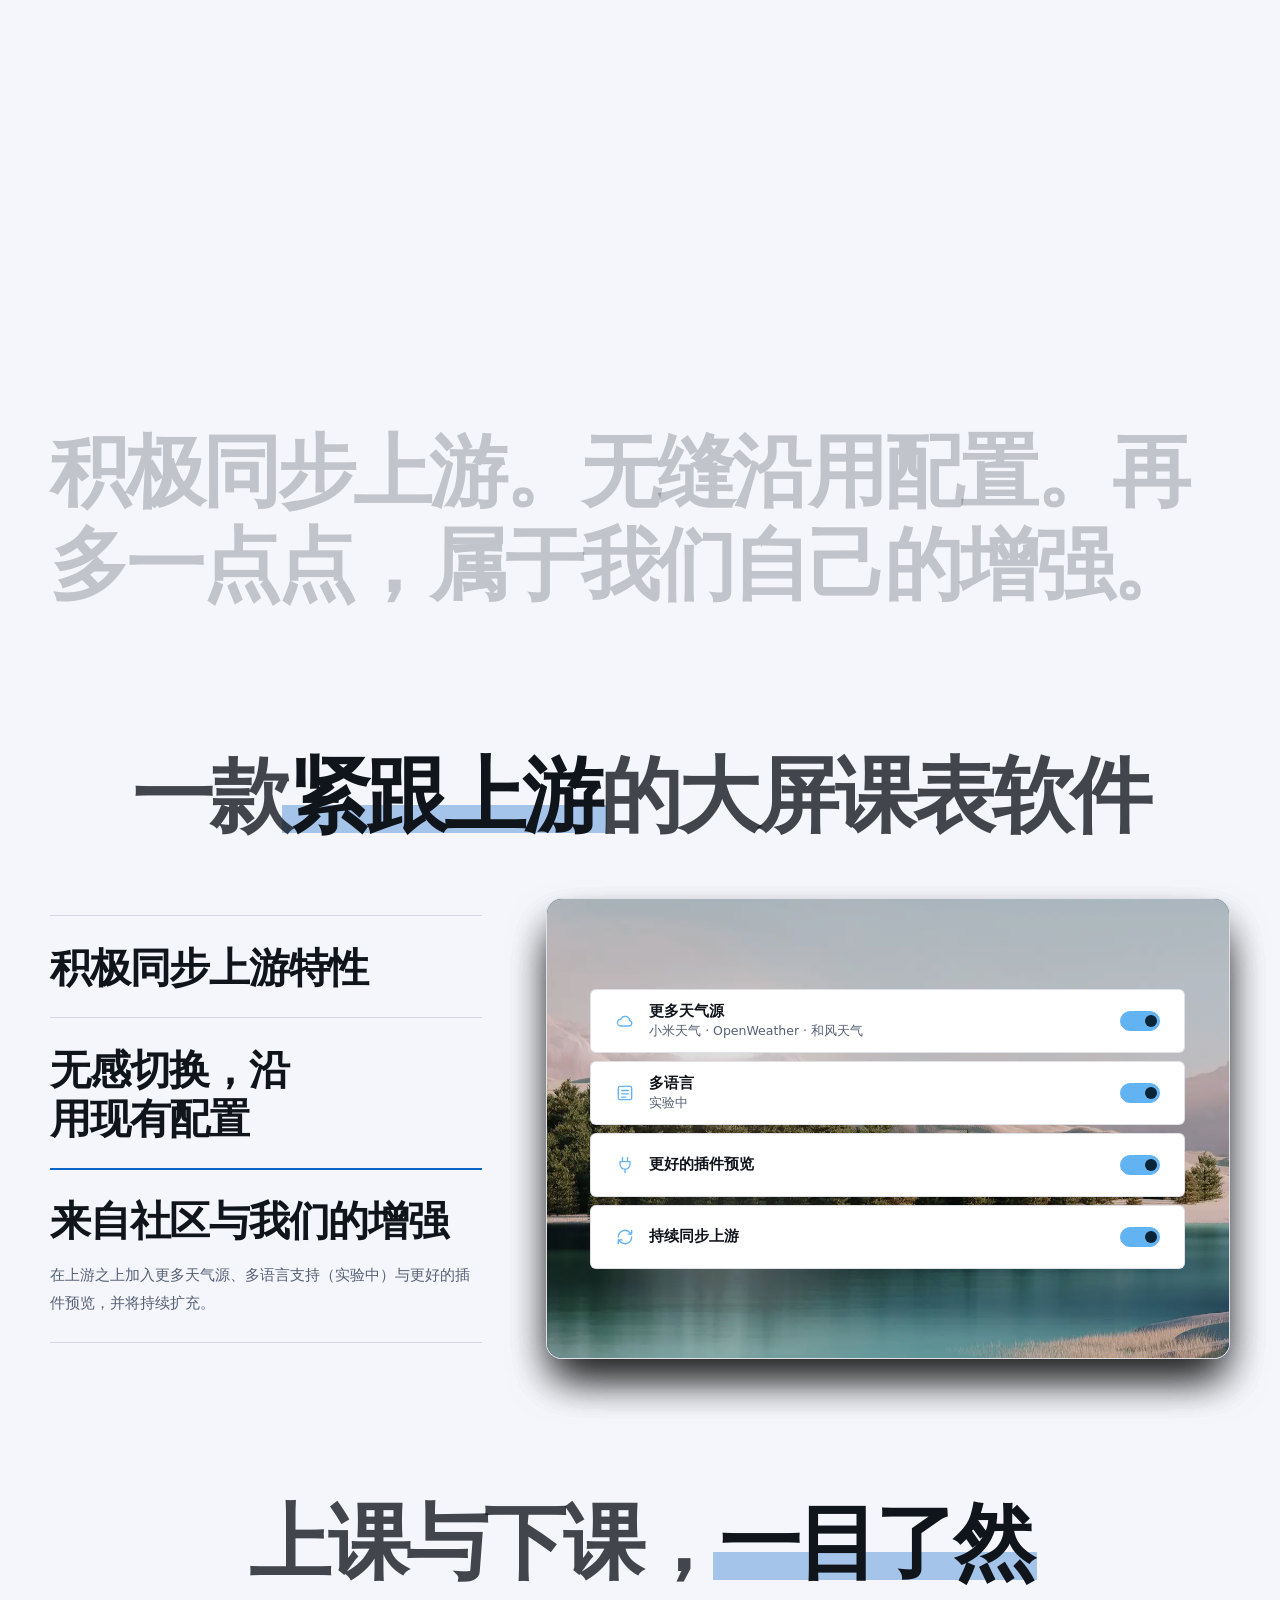
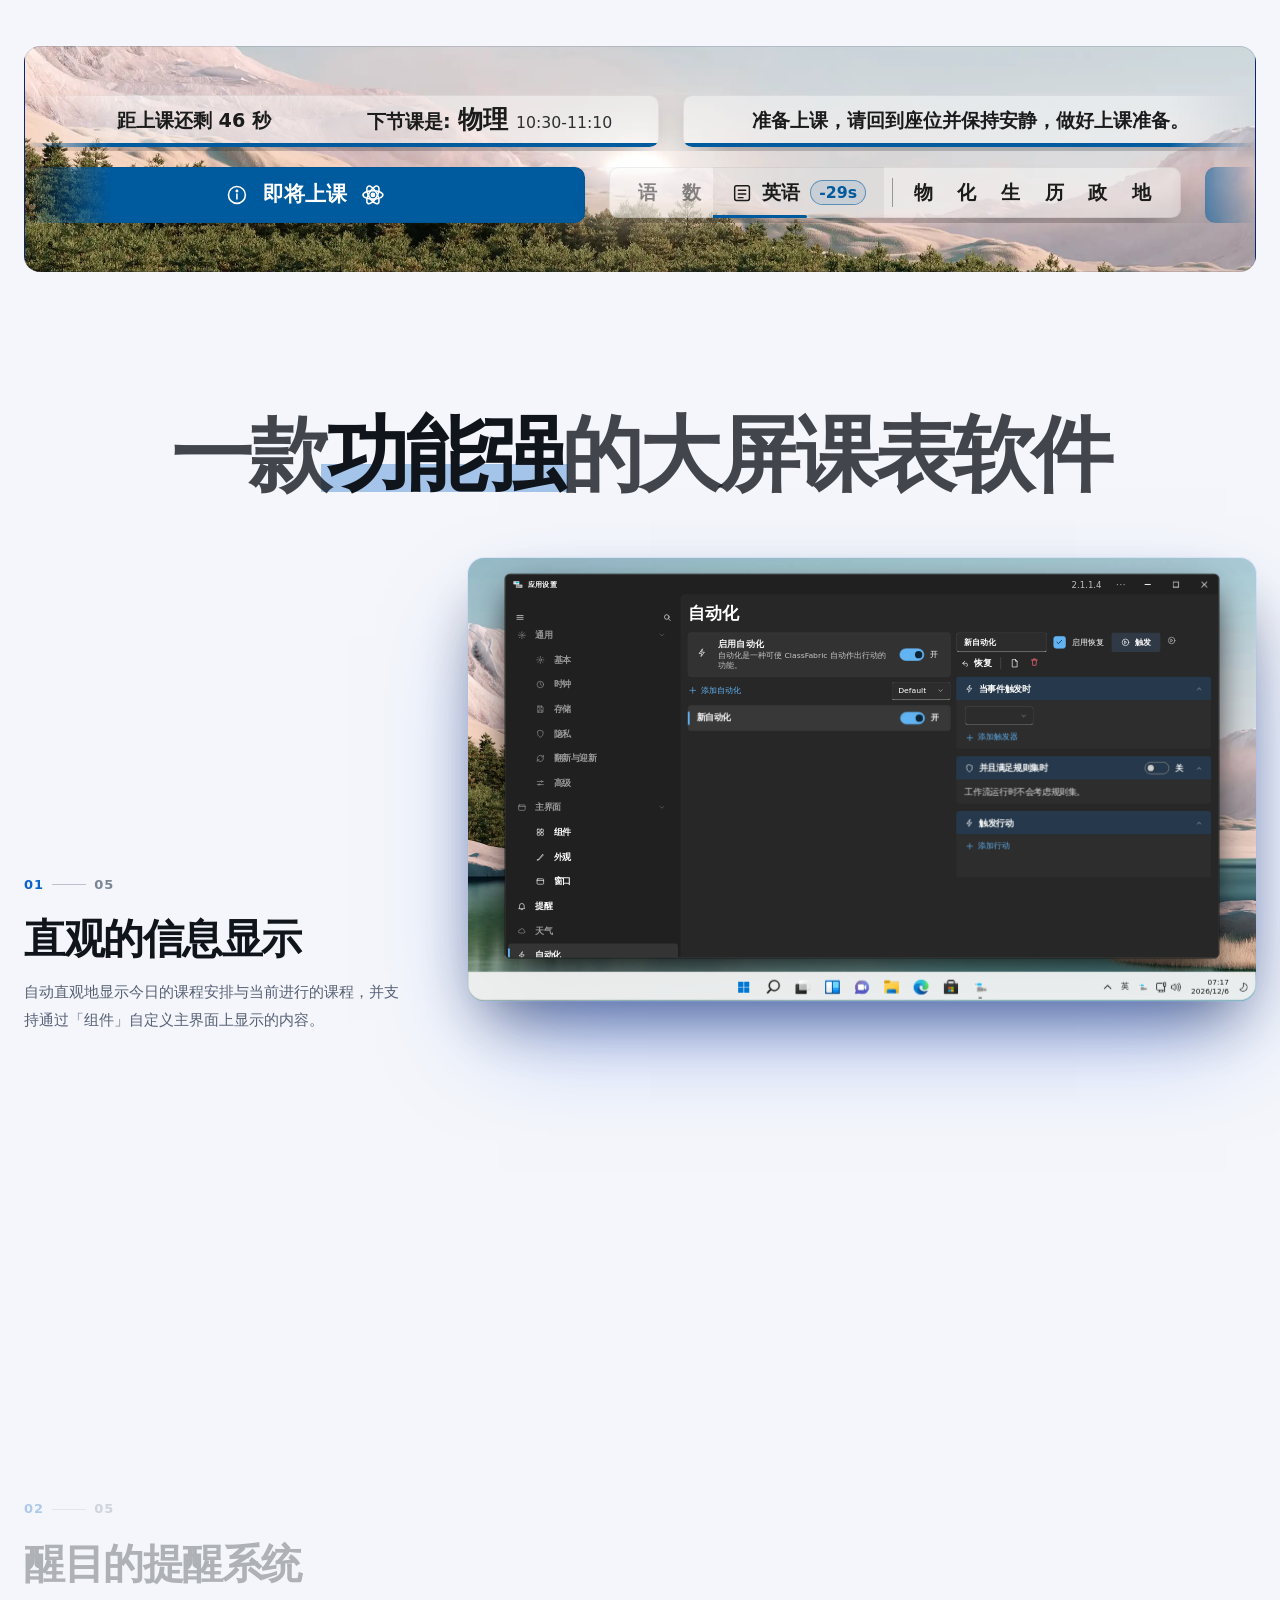
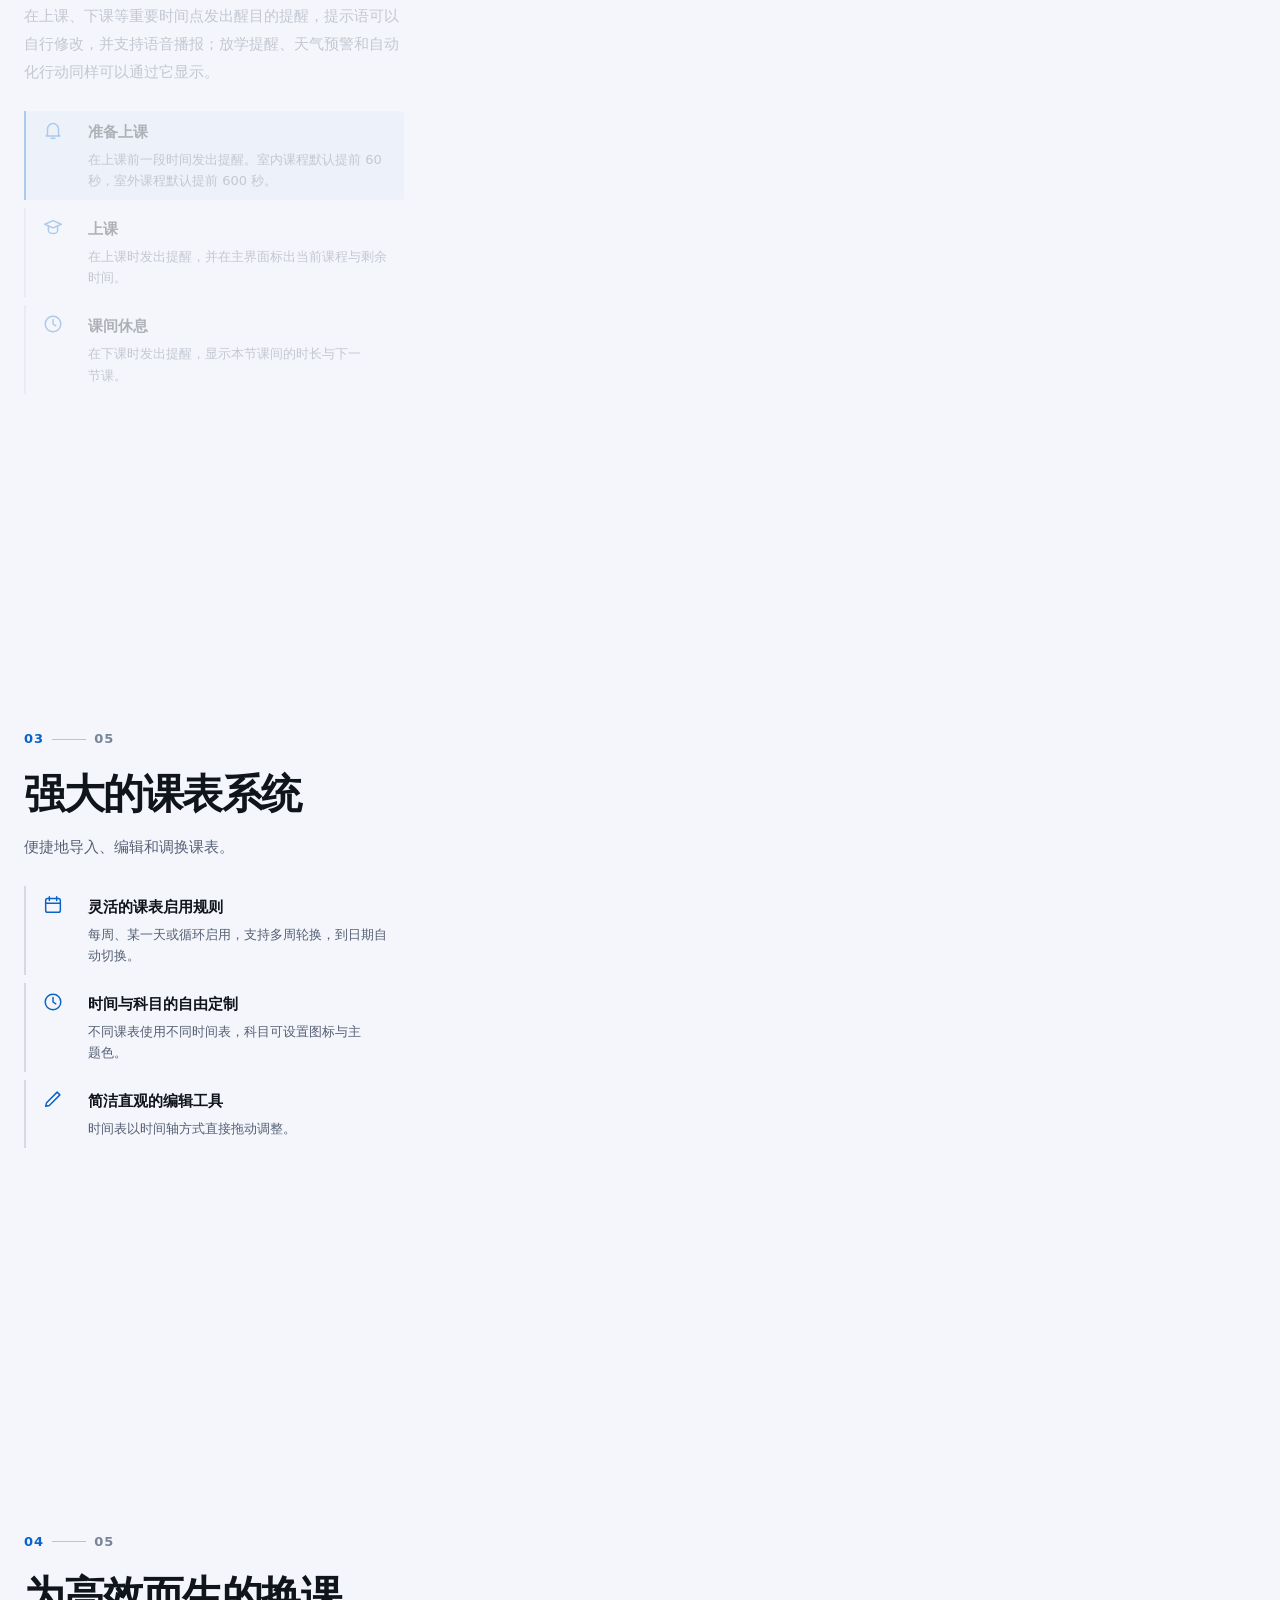
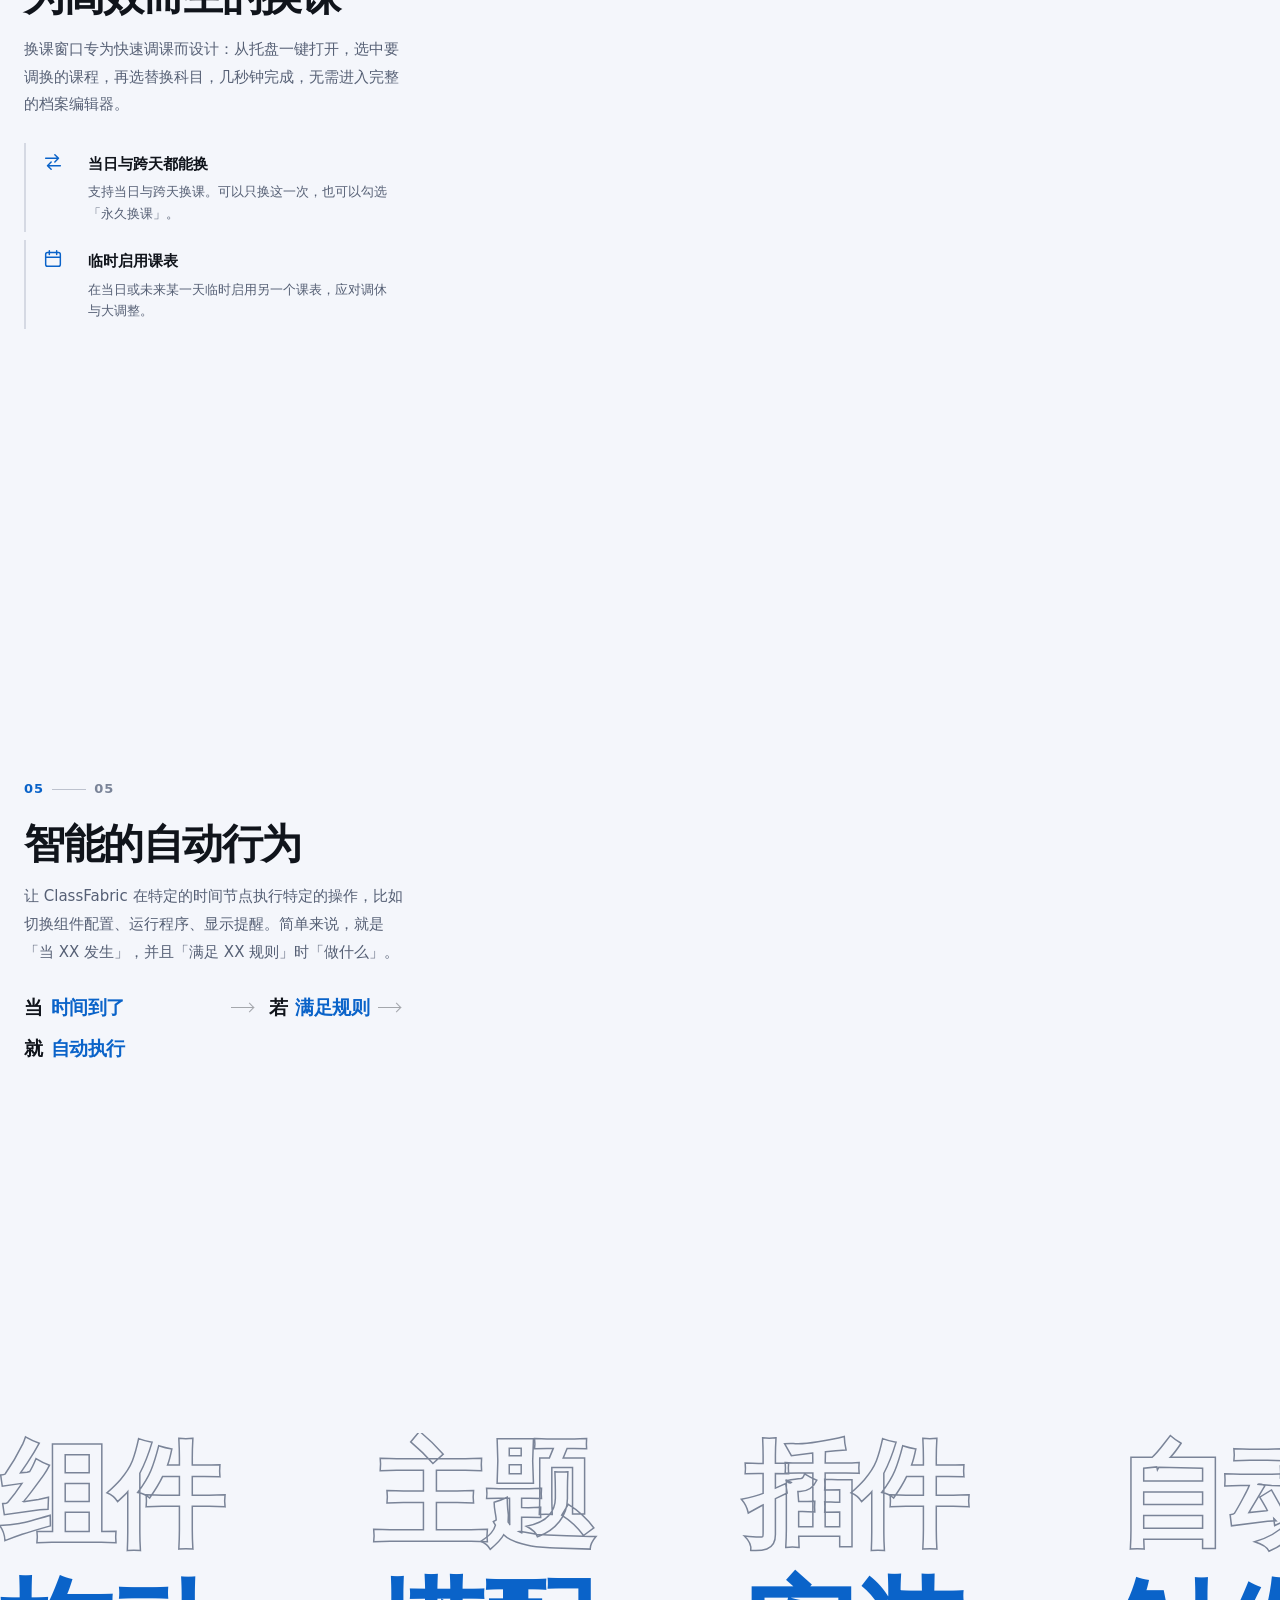
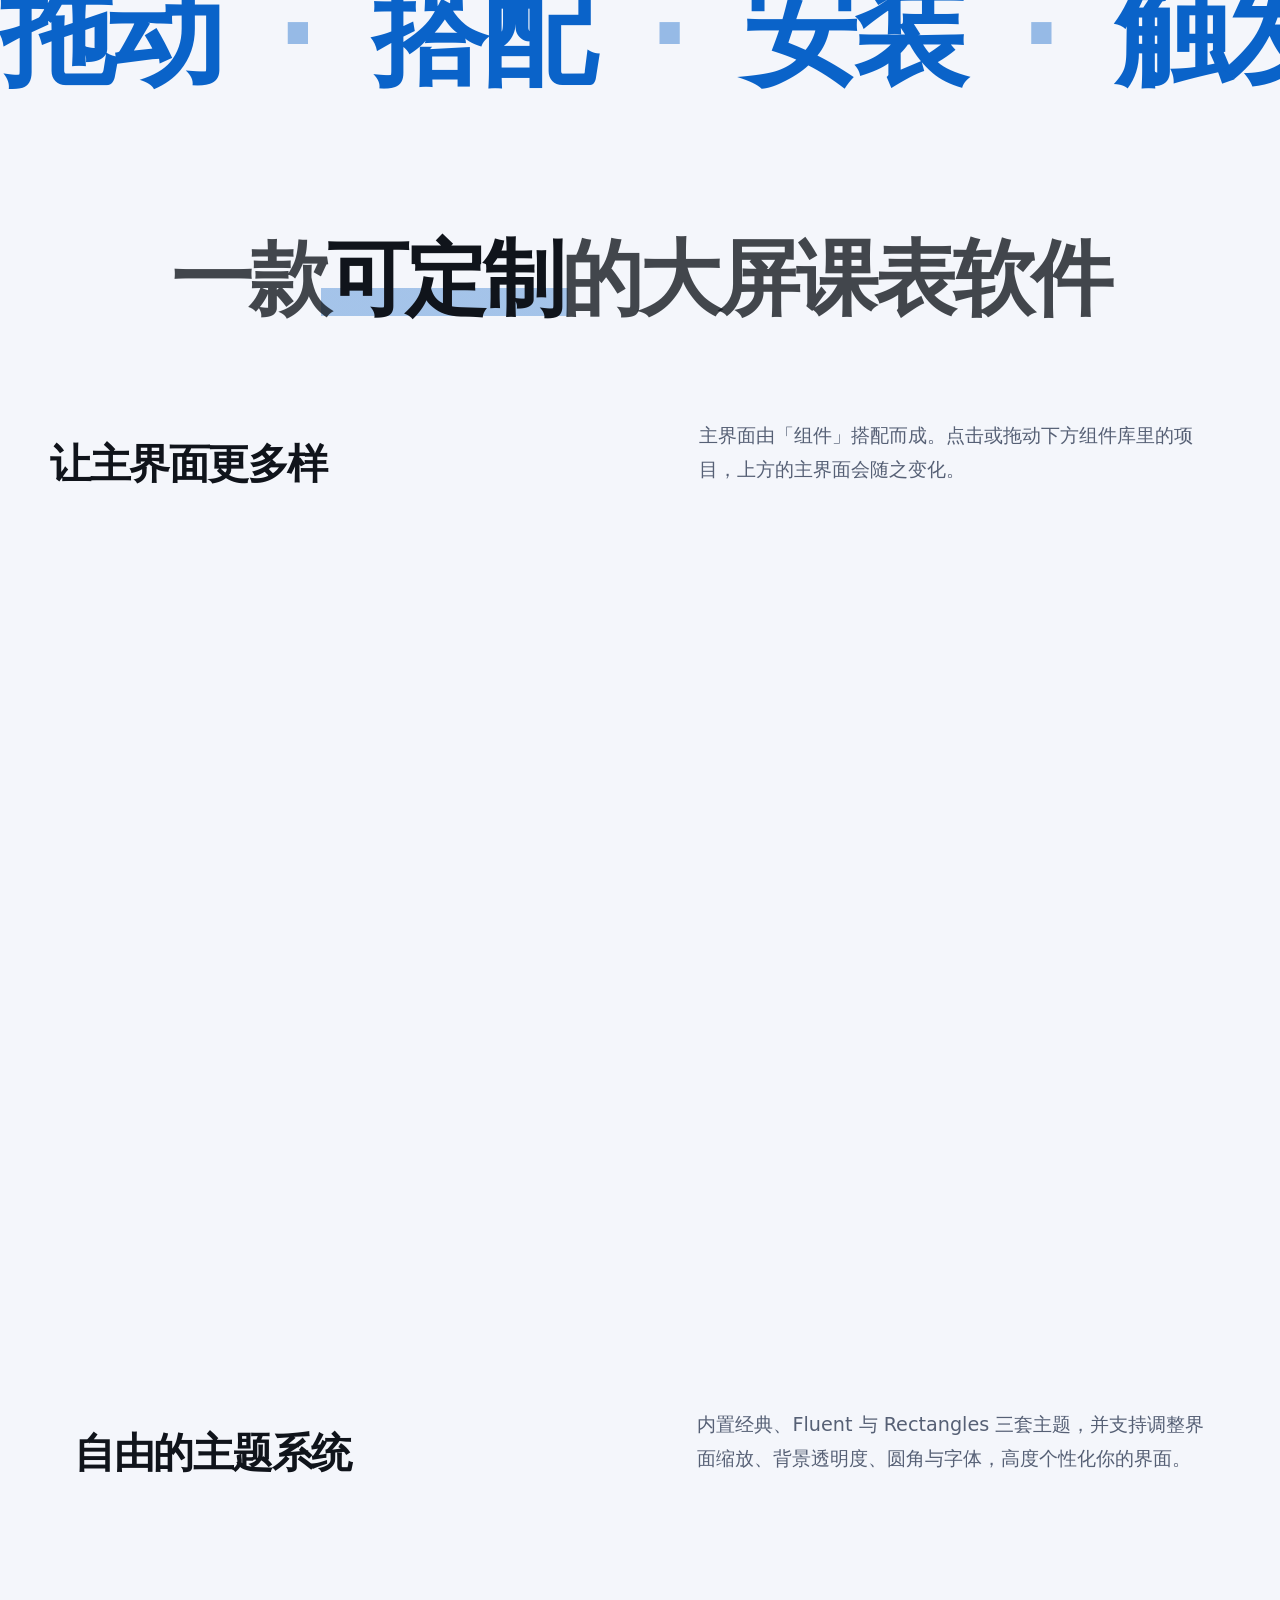
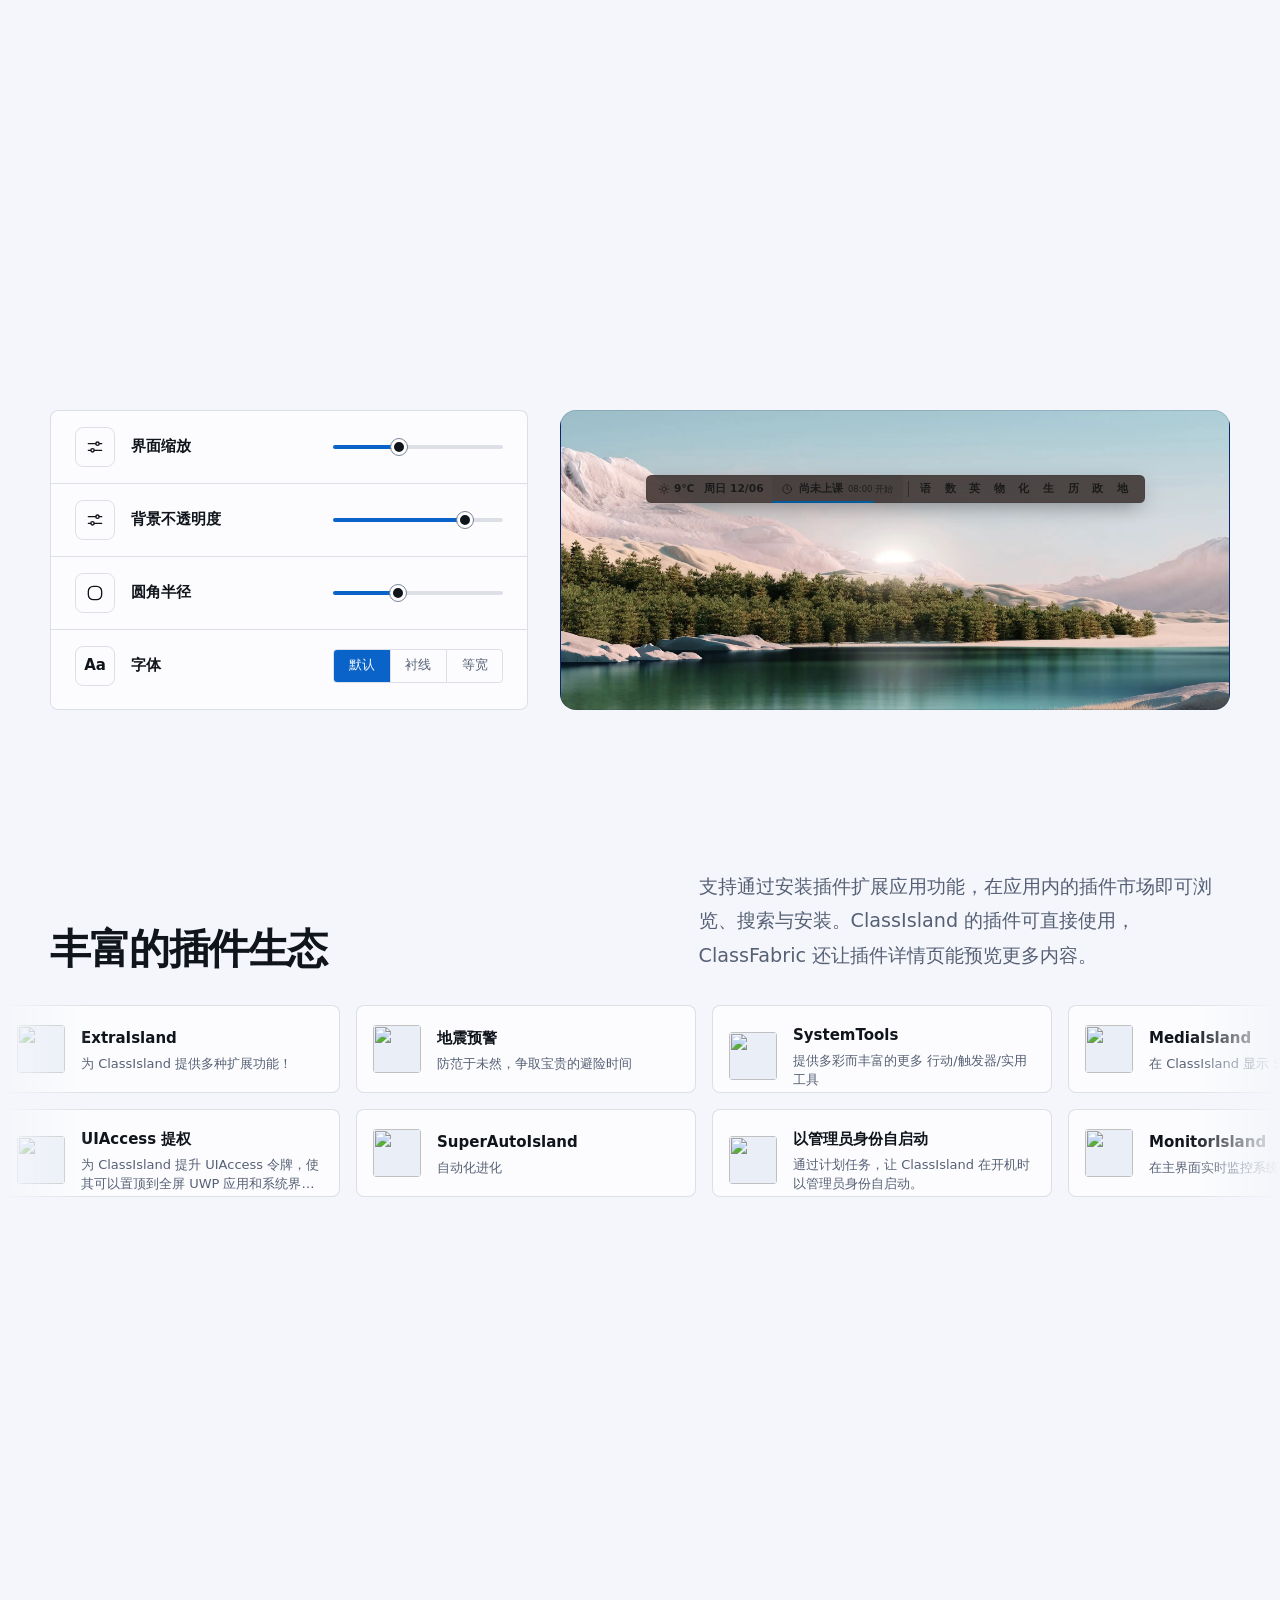
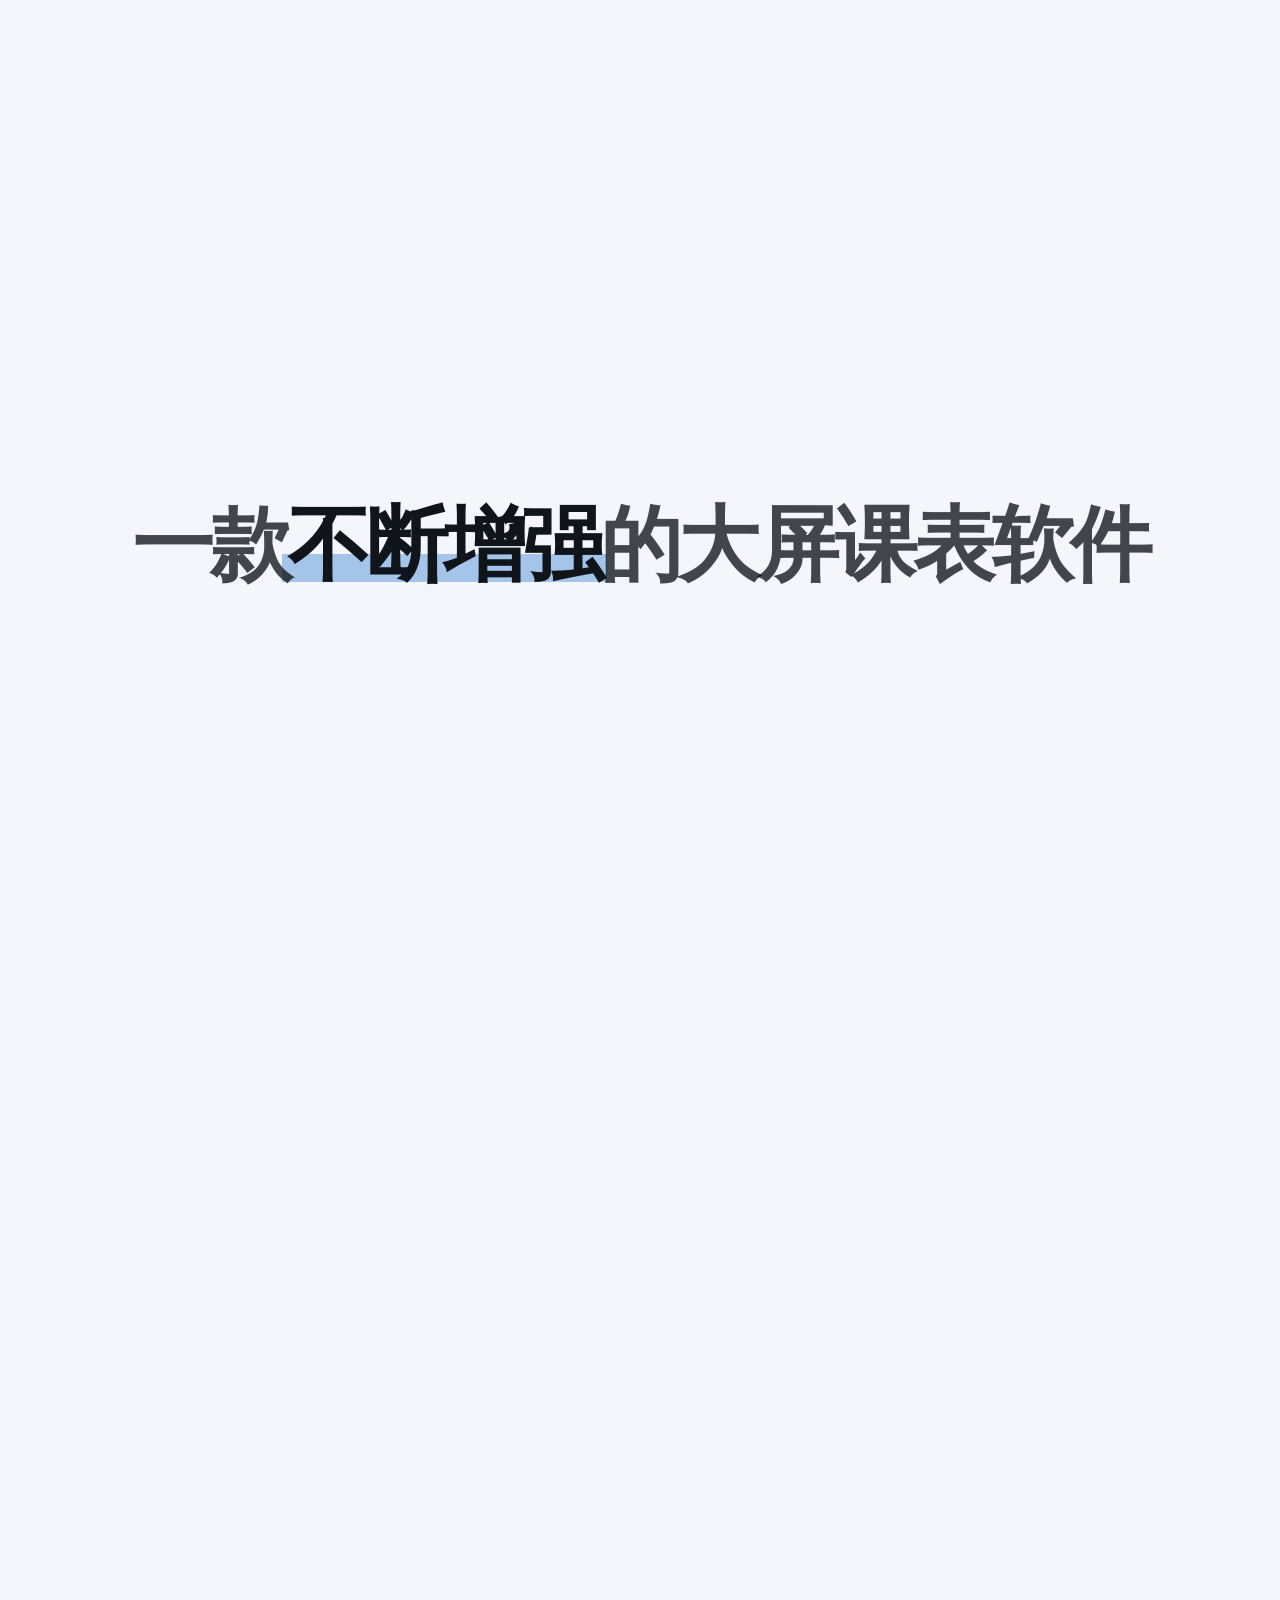
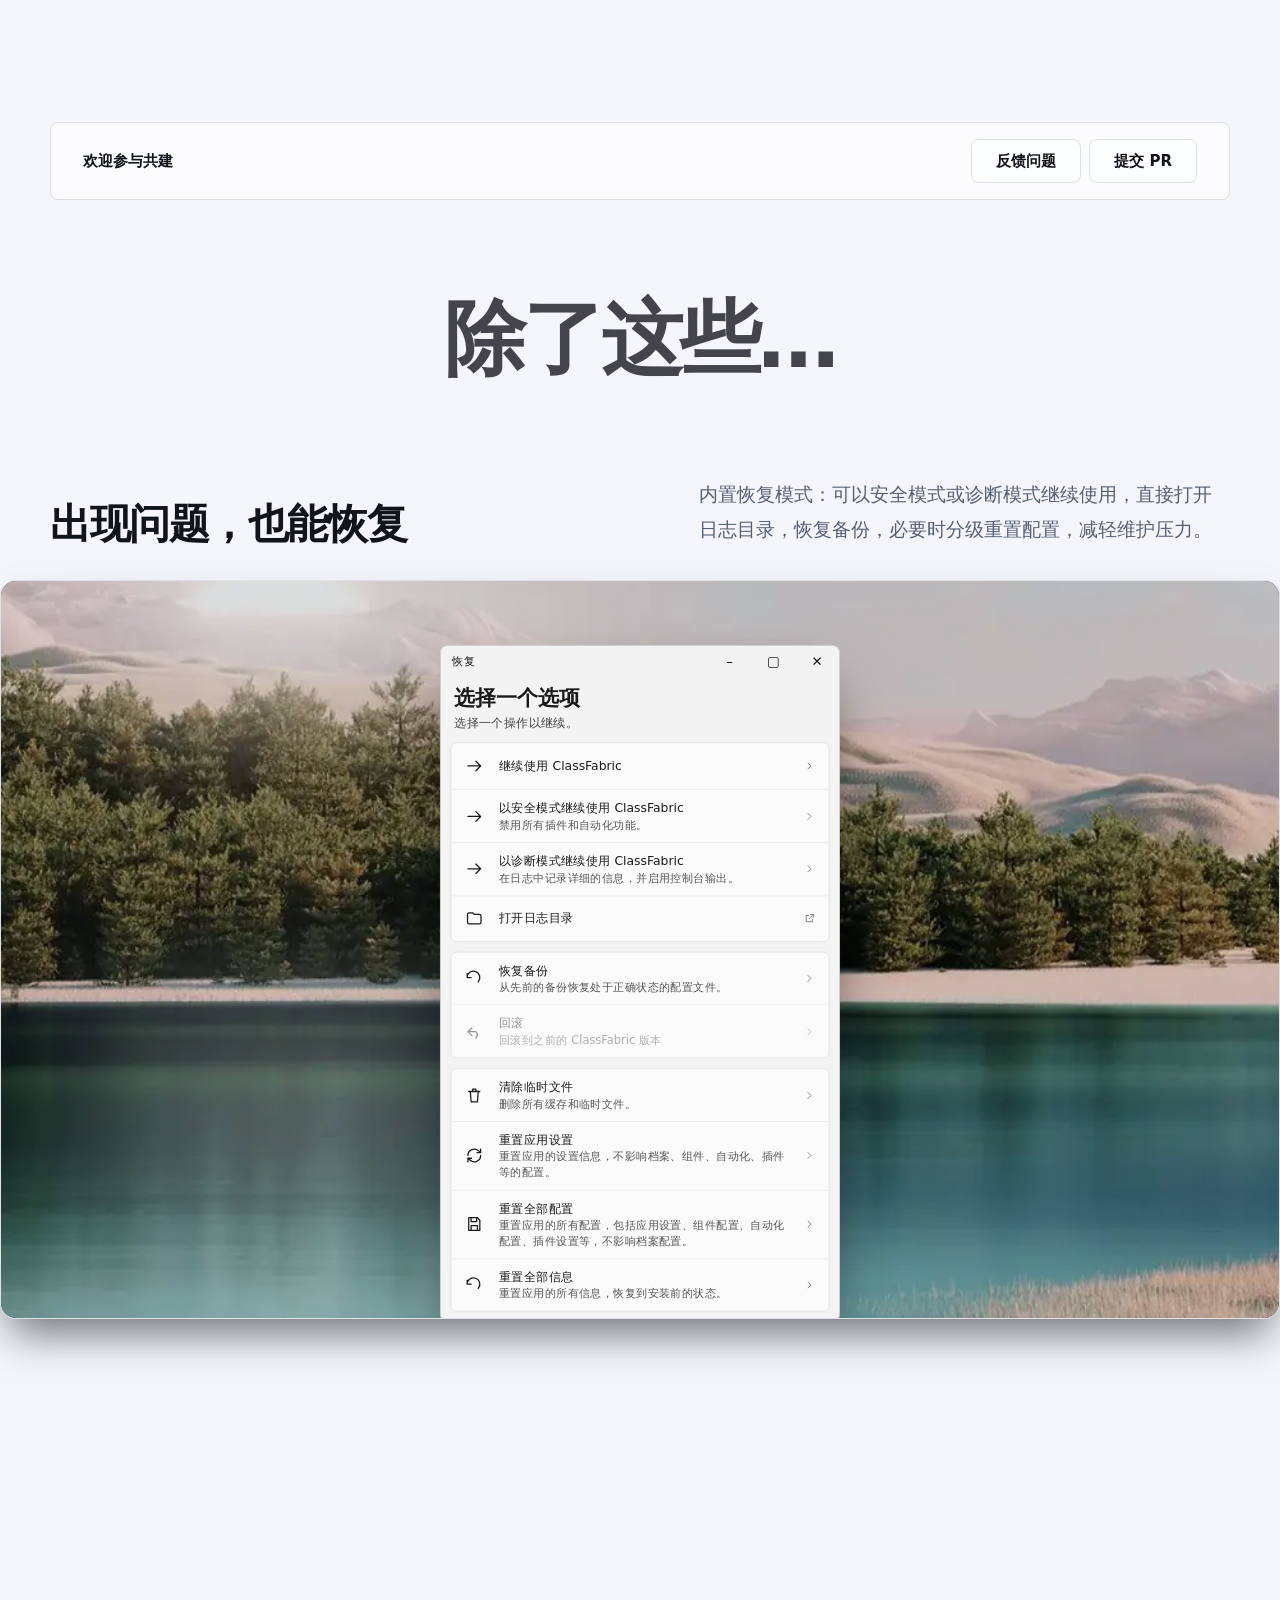
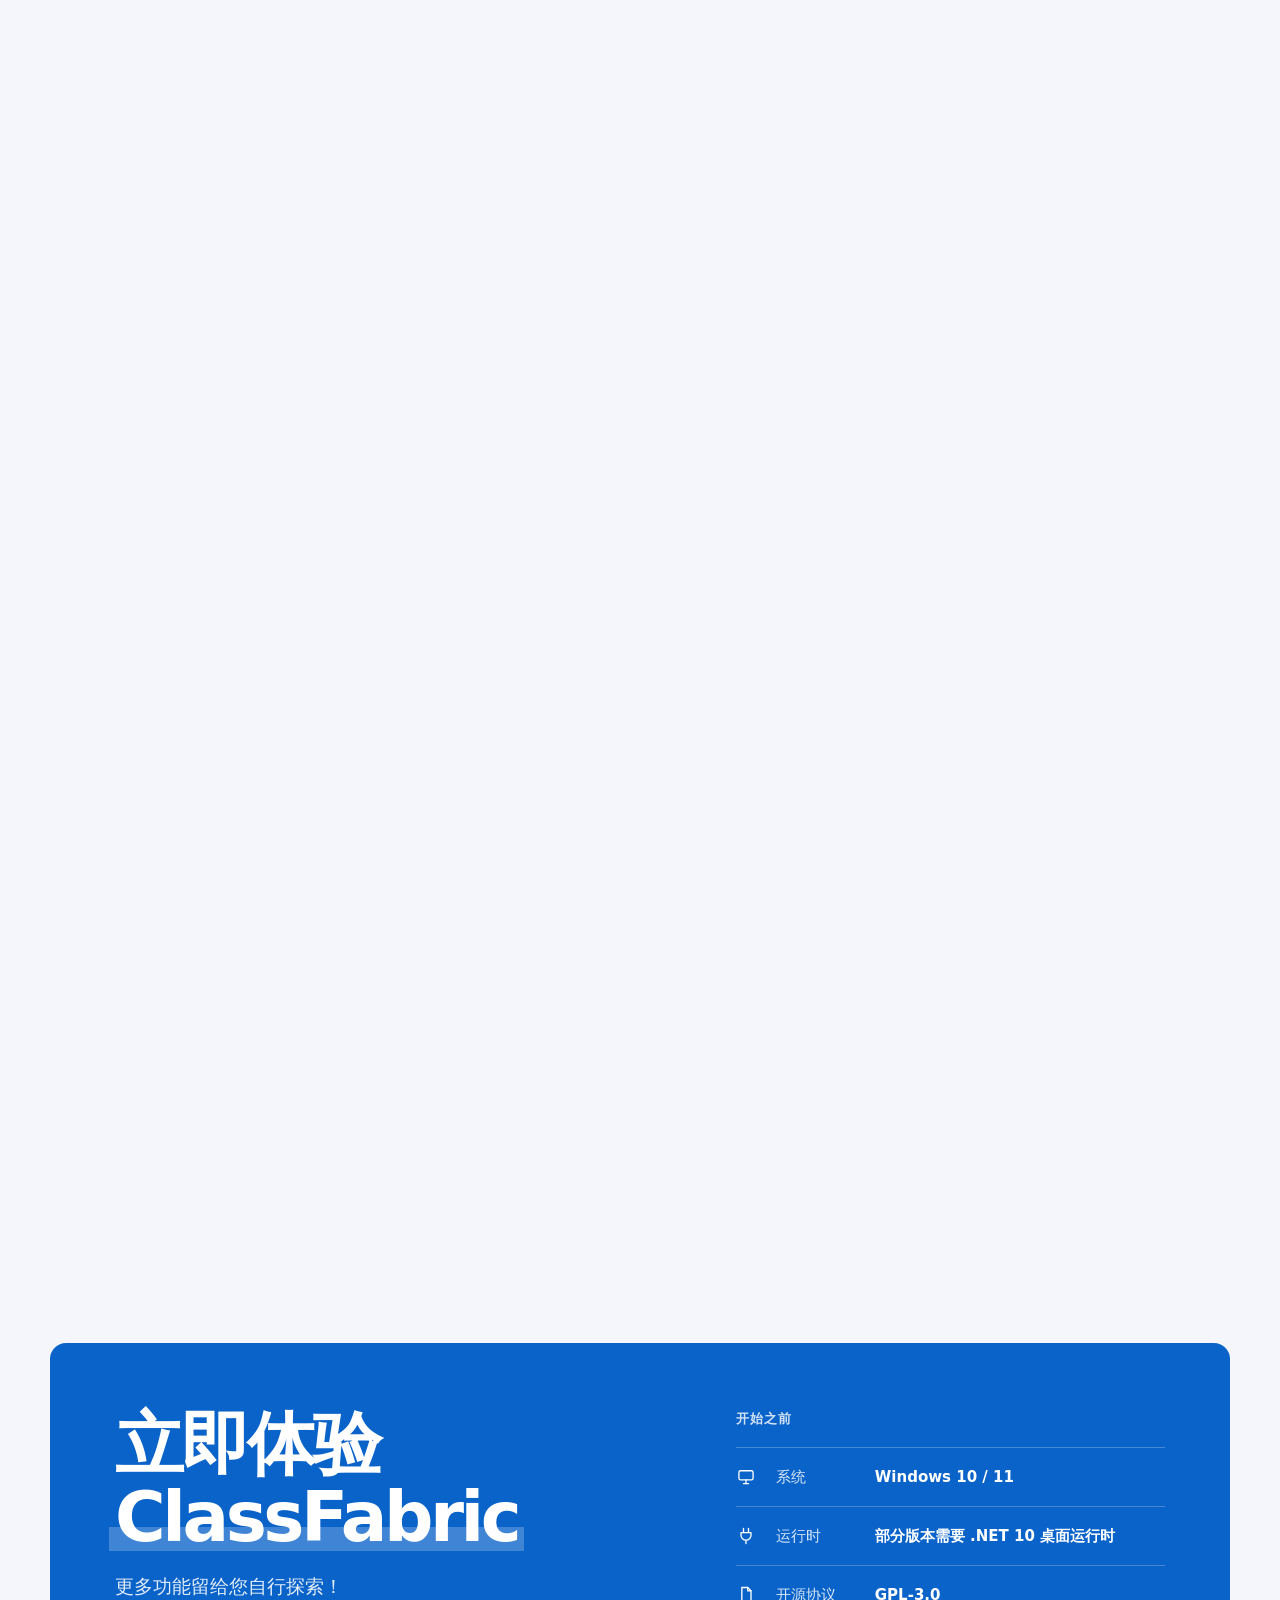
==== commit 6fd38ea3: "FAQ 恢复完整弹簧手风琴（site.js 驱动：弹簧高度、一次开一项、悬停展开、整项微放大），关于页与首页共用 Co-Authored-By: Claude Sonnet 5.5 <noreply@" ====
--- a/m/index.html
+++ b/m/index.html
@@ -33,16 +33,16 @@
 <meta name="color-scheme" content="dark light">
 <script>document.documentElement.classList.add("js");try{var t=localStorage.getItem("cf_theme");if(t!=="light"&&t!=="dark")t=matchMedia("(prefers-color-scheme: light)").matches?"light":"dark";document.documentElement.dataset.theme=t}catch(e){}</script>
 <script>window.cfWpS=1;window.cfWpPre=1;(function () { var W = { lake: 'd', pine: 'dt', dune: 'd', dawn: 't', ember: 'tn', bloom: 'n' }; var L = { lake: 1, pine: 1, dawn: 1, dune: 1 }; var d = document.documentElement, h = new Date().getHours(); var ph = h >= 7 && h < 17 ? 'd' : (h >= 5 && h < 7) || (h >= 17 && h < 19) ? 't' : 'n'; var last = ''; try { last = localStorage.getItem('cf_wp') || ''; } catch (e) { } var mode = Math.random() < .5 ? 'time' : 'random'; var pool = Object.keys(W).filter(function (x) { return mode === 'random' || W[x].indexOf(ph) > -1; }); var q = pool.filter(function (x) { return x !== last; }); if (!q.length) q = pool; var k = q[Math.floor(Math.random() * q.length)]; try { localStorage.setItem('cf_wp', k); } catch (e) { } var big = '/assets/img/wp/' + k + (window.cfWpS ? '' : '-l') + '.webp'; d.style.setProperty('--wp', 'url(/assets/img/wp/' + k + '.webp)'); d.style.setProperty('--wpl', 'url(' + big + ')'); d.dataset.wp = k; d.dataset.wpi = L[k] ? 'light' : 'dark'; d.dataset.wpm = mode; d.dataset.wpt = ph; window.cfWp = { key: k, mode: mode, phase: ph }; if (window.cfWpPre) { var l = document.createElement('link'); l.rel = 'preload'; l.as = 'image'; l.type = 'image/webp'; l.href = window.cfWpPre === 2 ? '/assets/img/wp/' + k + '.webp' : big; l.setAttribute('fetchpriority', 'high'); document.head.appendChild(l); } })();</script>
-<link rel="stylesheet" href="/assets/css/site.css?v=475073b">
-<link rel="stylesheet" href="/assets/css/tokens.css?v=475073b">
-<link rel="stylesheet" href="/assets/css/materials.css?v=475073b">
-<link rel="stylesheet" href="/assets/css/nav.css?v=475073b">
-<link rel="stylesheet" href="/assets/css/base.css?v=475073b">
-<link rel="stylesheet" href="/assets/css/m.css?v=475073b">
+<link rel="stylesheet" href="/assets/css/site.css?v=d555b50">
+<link rel="stylesheet" href="/assets/css/tokens.css?v=d555b50">
+<link rel="stylesheet" href="/assets/css/materials.css?v=d555b50">
+<link rel="stylesheet" href="/assets/css/nav.css?v=d555b50">
+<link rel="stylesheet" href="/assets/css/base.css?v=d555b50">
+<link rel="stylesheet" href="/assets/css/m.css?v=d555b50">
 <script type="application/ld+json">{"@context":"https://schema.org","@graph":[{"@type":"Organization","@id":"https://cf.ansoukin.top/#org","name":"ClassFabric","url":"https://cf.ansoukin.top/","logo":{"@type":"ImageObject","url":"https://cf.ansoukin.top/assets/img/icon-192.png","width":192,"height":192},"sameAs":["https://github.com/Ansoukin/ClassFabric"]},{"@type":"WebSite","@id":"https://cf.ansoukin.top/#website","url":"https://cf.ansoukin.top/","name":"ClassFabric","alternateName":["ClassFabric 官网","ClassIsland 个人修改版"],"inLanguage":"zh-CN","publisher":{"@id":"https://cf.ansoukin.top/#org"}},{"@type":"SoftwareApplication","@id":"https://cf.ansoukin.top/#app","name":"ClassFabric","alternateName":"ClassIsland 个人修改版","applicationCategory":"EducationalApplication","operatingSystem":"Windows 10, Windows 11","description":"ClassIsland 的个人修改版班级大屏课表，紧跟上游更新，原有课表、插件与主题可直接沿用。","url":"https://cf.ansoukin.top/","downloadUrl":"https://cf.ansoukin.top/download.html","installUrl":"https://cf.ansoukin.top/download.html","license":"https://www.gnu.org/licenses/gpl-3.0.html","isBasedOn":{"@type":"SoftwareApplication","name":"ClassIsland","url":"https://classisland.tech"},"image":"https://cf.ansoukin.top/assets/img/og.jpg","featureList":["课表编辑与调课","自动化行为","插件生态","主题与主界面自定义","更多天气源","多语言（实验中）"],"offers":{"@type":"Offer","price":"0","priceCurrency":"CNY"},"publisher":{"@id":"https://cf.ansoukin.top/#org"}},{"@type":"SiteNavigationElement","@id":"https://cf.ansoukin.top/#nav-0","name":"首页","description":"ClassFabric 首页：紧跟上游的 ClassIsland 班级大屏课表","url":"https://cf.ansoukin.top/"},{"@type":"SiteNavigationElement","@id":"https://cf.ansoukin.top/#nav-1","name":"下载","description":"下载 ClassFabric Windows 版","url":"https://cf.ansoukin.top/download.html"},{"@type":"SiteNavigationElement","@id":"https://cf.ansoukin.top/#nav-2","name":"关于","description":"了解 ClassFabric 与 ClassIsland 的关系、已完成与计划中的功能","url":"https://cf.ansoukin.top/about.html"},{"@type":"WebPage","@id":"https://cf.ansoukin.top/#page","url":"https://cf.ansoukin.top/","name":"ClassFabric — 紧跟上游的 ClassIsland 班级大屏课表","description":"ClassFabric 是基于 ClassIsland 的个人修改版班级大屏课表：积极同步上游特性，原有课表、自动化、插件与主题无缝沿用，并加入更多天气源、多语言等改进。","inLanguage":"zh-CN","isPartOf":{"@id":"https://cf.ansoukin.top/#website"},"primaryImageOfPage":{"@type":"ImageObject","url":"https://cf.ansoukin.top/assets/img/og.jpg","width":1200,"height":630},"about":{"@id":"https://cf.ansoukin.top/#app"}}]}</script>
 <link rel="preconnect" href="https://api.github.com" crossorigin>
-<link rel="stylesheet" href="/assets/css/bento.css?v=475073b">
-<link rel="stylesheet" href="/assets/css/display.css?v=475073b">
+<link rel="stylesheet" href="/assets/css/bento.css?v=d555b50">
+<link rel="stylesheet" href="/assets/css/display.css?v=d555b50">
 <link rel="expect" href="#top" blocking="render">
 </head>
 <body>
@@ -64,14 +64,14 @@
 <section class="sec"><div class="wrap"><h2 class="claim rv">除了这些…</h2><div class="blk rv"><div class="copy"><h3>出现问题，也能恢复</h3><p>内置恢复模式：可以安全模式或诊断模式继续使用，直接打开日志目录，恢复备份，必要时分级重置配置，减轻维护压力。</p></div><div class="panel " style="--wx:70%;--wy:70%;--ws:240%"><div class="wp"></div><div style="position:relative"><div style="padding:22px 14px 0"><div class="fitbox " data-dw="420" style="position:relative;width:100%;margin-bottom:-4px"><div class="fit" style="width:420px"><div class="rcv" style="--dw:420px"><div class="t">恢复<span class="ctl"><i>–</i><i>▢</i><i>✕</i></span></div><h5 role="presentation">选择一个选项</h5><p class="s">选择一个操作以继续。</p><div class="g1"><div class="o"><svg viewBox="0 0 24 24" aria-hidden="true"><path d="M4 12h16M14 6l6 6-6 6"/></svg><div><b>继续使用 ClassFabric</b></div><svg viewBox="0 0 24 24" class="go" aria-hidden="true"><path d="M9 6l6 6-6 6"/></svg></div><div class="o"><svg viewBox="0 0 24 24" aria-hidden="true"><path d="M4 12h16M14 6l6 6-6 6"/></svg><div><b>以安全模式继续使用 ClassFabric</b><small>禁用所有插件和自动化功能。</small></div><svg viewBox="0 0 24 24" class="go" aria-hidden="true"><path d="M9 6l6 6-6 6"/></svg></div><div class="o"><svg viewBox="0 0 24 24" aria-hidden="true"><path d="M4 12h16M14 6l6 6-6 6"/></svg><div><b>以诊断模式继续使用 ClassFabric</b><small>在日志中记录详细的信息，并启用控制台输出。</small></div><svg viewBox="0 0 24 24" class="go" aria-hidden="true"><path d="M9 6l6 6-6 6"/></svg></div><div class="o"><svg viewBox="0 0 24 24" aria-hidden="true"><path d="M3.5 7a2 2 0 012-2H10l2 2h6.5a2 2 0 012 2v8a2 2 0 01-2 2h-13a2 2 0 01-2-2z"/></svg><div><b>打开日志目录</b></div><svg viewBox="0 0 24 24" class="go" aria-hidden="true"><path d="M14 4h6v6M20 4l-9 9M18 14v5H5V6h5"/></svg></div></div><div class="g1"><div class="o"><svg viewBox="0 0 24 24" aria-hidden="true"><path d="M3 11a8 8 0 1114 5.3M3 6v5h5"/></svg><div><b>恢复备份</b><small>从先前的备份恢复处于正确状态的配置文件。</small></div><svg viewBox="0 0 24 24" class="go" aria-hidden="true"><path d="M9 6l6 6-6 6"/></svg></div><div class="o dis"><svg viewBox="0 0 24 24" aria-hidden="true"><path d="M9 7L4 12l5 5M4 12h10a6 6 0 010 8"/></svg><div><b>回滚</b><small>回滚到之前的 ClassFabric 版本</small></div><svg viewBox="0 0 24 24" class="go" aria-hidden="true"><path d="M9 6l6 6-6 6"/></svg></div></div><div class="g1"><div class="o"><svg viewBox="0 0 24 24" aria-hidden="true"><path d="M5 7h14M10 7V4h4v3M7 7l1 13h8l1-13"/></svg><div><b>清除临时文件</b><small>删除所有缓存和临时文件。</small></div><svg viewBox="0 0 24 24" class="go" aria-hidden="true"><path d="M9 6l6 6-6 6"/></svg></div><div class="o"><svg viewBox="0 0 24 24" aria-hidden="true"><path d="M4 12a8 8 0 0113.5-5.8L20 8.5M20 4v4.5h-4.5M20 12a8 8 0 01-13.5 5.8L4 15.5M4 20v-4.5h4.5"/></svg><div><b>重置应用设置</b><small>重置应用的设置信息，不影响档案、组件、自动化、插件等的配置。</small></div><svg viewBox="0 0 24 24" class="go" aria-hidden="true"><path d="M9 6l6 6-6 6"/></svg></div><div class="o"><svg viewBox="0 0 24 24" aria-hidden="true"><path d="M5 4h11l3 3v13H5z"/><path d="M8 4v5h7V4M8 20v-6h8v6"/></svg><div><b>重置全部配置</b><small>重置应用的所有配置，包括应用设置、组件配置、自动化配置、插件设置等，不影响档案配置。</small></div><svg viewBox="0 0 24 24" class="go" aria-hidden="true"><path d="M9 6l6 6-6 6"/></svg></div><div class="o"><svg viewBox="0 0 24 24" aria-hidden="true"><path d="M3 11a8 8 0 1114 5.3M3 6v5h5"/></svg><div><b>重置全部信息</b><small>重置应用的所有信息，恢复到安装前的状态。</small></div><svg viewBox="0 0 24 24" class="go" aria-hidden="true"><path d="M9 6l6 6-6 6"/></svg></div></div></div></div></div></div></div></div></div></div></section>
 <section class="sec" id="start"><div class="wrap"><h2 class="claim rv">三步，<span class="g">开始使用</span></h2><ol class="n5-st"><li><span class="n5-sn">第 1 步</span><h4 role="heading" aria-level="3">下载</h4><p>前往下载页，获取适用于 Windows 的最新版本。</p><span class="n5-sc">安装程序 · 免安装压缩包</span></li><li><span class="n5-sn">第 2 步</span><h4 role="heading" aria-level="3">运行</h4><p>按文件类型安装或解压后启动，主界面会出现在屏幕上方。</p><span class="n5-sc">右键托盘图标，打开设置</span></li><li><span class="n5-sn">第 3 步</span><h4 role="heading" aria-level="3">接着用</h4><p>如果之前使用过 ClassIsland，原有的课表、自动化、插件与主题可直接沿用。</p></li></ol></div></section>
 <section class="sec"><div class="wrap"><h2 class="claim rv">与 ClassIsland 的关系</h2><div class="n5-rel"><div class="n5-rl"><p>ClassFabric 是在 ClassIsland 基础上二次开发的个人修改版。我们在保持同步上游最新特性的同时，融入来自个人与社区的修改。</p><p>名字里的 Fabric，取自 Minecraft 社区知名的模组加载器 Fabric，寓意将社区与个人的功能连接起来；正如 ClassIsland 的 Island，来自 iOS 的灵动岛。</p><a class="n5-ln" href="/about.html">了解更多<svg viewBox="0 0 24 24" aria-hidden="true"><path d="M5 12h14M13 6l6 6-6 6"/></svg></a></div><dl class="n5-fit"><div><dt>适合你，如果……</dt><dd>你想在 ClassIsland 生态上保持现有内容，又希望及时体验上游的新功能；或者想要开箱即用，装完就能用上上游、社区与我们开发的各类新功能。</dd></div><div><dt>可能不适合，如果……</dt><dd>你希望环境长期保持不变，或所在场合对稳定性有极高要求。ClassFabric 会积极同步上游的更改。</dd></div></dl></div></div></section>
-<section class="sec" id="faqs"><div class="wrap"><h2 class="claim rv">常见问题</h2><div class="faq faqhome rv"><div class="acc"><details class="acc-i" open><summary><span>原来的课表、插件和主题还能用吗？</span><svg viewBox="0 0 24 24" aria-hidden="true"><path d="M6 9l6 6 6-6"/></svg></summary><div class="acc-p"><p>可以。ClassFabric 的底层代码与上游保持一致，安装后原有的课表、自动化、插件与主题可直接沿用。</p></div></details><details class="acc-i"><summary><span>支持 Linux 和 macOS 吗？</span><svg viewBox="0 0 24 24" aria-hidden="true"><path d="M6 9l6 6 6-6"/></svg></summary><div class="acc-p"><p>目前仅提供 Windows 版本。代码中保留了相关支持，但我们暂无测试环境与精力维护，因此暂不提供官方构建。</p></div></details><details class="acc-i"><summary><span>有交流群吗？</span><svg viewBox="0 0 24 24" aria-hidden="true"><path d="M6 9l6 6 6-6"/></svg></summary><div class="acc-p"><p>暂时没有。ClassIsland 现有的 QQ 频道与群属于上游项目，ClassFabric 的问题请直接在 GitHub 提交 Issue。</p></div></details><details class="acc-i"><summary><span>软件出现问题怎么办？</span><svg viewBox="0 0 24 24" aria-hidden="true"><path d="M6 9l6 6 6-6"/></svg></summary><div class="acc-p"><p>可以先尝试内置的恢复模式：以安全模式启动、查看日志、恢复备份，必要时重置配置。仍无法解决，请在 GitHub 提交 Issue 并附上诊断信息。</p></div></details><details class="acc-i"><summary><span>和 ClassIsland 是什么关系？</span><svg viewBox="0 0 24 24" aria-hidden="true"><path d="M6 9l6 6 6-6"/></svg></summary><div class="acc-p"><p>ClassFabric 建立在 ClassIsland 之上，并持续同步上游，没有上游就没有它。可以把它看作一个「更早体验新功能，并带有额外改进」的选择。</p></div></details><details class="acc-i"><summary><span>开源协议是什么？</span><svg viewBox="0 0 24 24" aria-hidden="true"><path d="M6 9l6 6 6-6"/></svg></summary><div class="acc-p"><p>GPL-3.0，与上游一致。ClassIsland 的版权归 HelloWRC，ClassFabric 的改动版权归各自贡献者。</p></div></details></div></div></div></section>
+<section class="sec" id="faqs"><div class="wrap"><h2 class="claim rv">常见问题</h2><div class="faq faqhome rv"><div class="acc" data-acc><div class="acc-i"><h3><button type="button" id="fqb0" aria-expanded="false" aria-controls="fqp0"><span>原来的课表、插件和主题还能用吗？</span><svg viewBox="0 0 24 24" aria-hidden="true"><path d="M6 9l6 6 6-6"/></svg></button></h3><div class="acc-p" id="fqp0" role="region" aria-labelledby="fqb0"><div><p>可以。ClassFabric 的底层代码与上游保持一致，安装后原有的课表、自动化、插件与主题可直接沿用。</p></div></div></div><div class="acc-i"><h3><button type="button" id="fqb1" aria-expanded="false" aria-controls="fqp1"><span>支持 Linux 和 macOS 吗？</span><svg viewBox="0 0 24 24" aria-hidden="true"><path d="M6 9l6 6 6-6"/></svg></button></h3><div class="acc-p" id="fqp1" role="region" aria-labelledby="fqb1"><div><p>目前仅提供 Windows 版本。代码中保留了相关支持，但我们暂无测试环境与精力维护，因此暂不提供官方构建。</p></div></div></div><div class="acc-i"><h3><button type="button" id="fqb2" aria-expanded="false" aria-controls="fqp2"><span>有交流群吗？</span><svg viewBox="0 0 24 24" aria-hidden="true"><path d="M6 9l6 6 6-6"/></svg></button></h3><div class="acc-p" id="fqp2" role="region" aria-labelledby="fqb2"><div><p>暂时没有。ClassIsland 现有的 QQ 频道与群属于上游项目，ClassFabric 的问题请直接在 GitHub 提交 Issue。</p></div></div></div><div class="acc-i"><h3><button type="button" id="fqb3" aria-expanded="false" aria-controls="fqp3"><span>软件出现问题怎么办？</span><svg viewBox="0 0 24 24" aria-hidden="true"><path d="M6 9l6 6 6-6"/></svg></button></h3><div class="acc-p" id="fqp3" role="region" aria-labelledby="fqb3"><div><p>可以先尝试内置的恢复模式：以安全模式启动、查看日志、恢复备份，必要时重置配置。仍无法解决，请在 GitHub 提交 Issue 并附上诊断信息。</p></div></div></div><div class="acc-i"><h3><button type="button" id="fqb4" aria-expanded="false" aria-controls="fqp4"><span>和 ClassIsland 是什么关系？</span><svg viewBox="0 0 24 24" aria-hidden="true"><path d="M6 9l6 6 6-6"/></svg></button></h3><div class="acc-p" id="fqp4" role="region" aria-labelledby="fqb4"><div><p>ClassFabric 建立在 ClassIsland 之上，并持续同步上游，没有上游就没有它。可以把它看作一个「更早体验新功能，并带有额外改进」的选择。</p></div></div></div><div class="acc-i"><h3><button type="button" id="fqb5" aria-expanded="false" aria-controls="fqp5"><span>开源协议是什么？</span><svg viewBox="0 0 24 24" aria-hidden="true"><path d="M6 9l6 6 6-6"/></svg></button></h3><div class="acc-p" id="fqp5" role="region" aria-labelledby="fqb5"><div><p>GPL-3.0，与上游一致。ClassIsland 的版权归 HelloWRC，ClassFabric 的改动版权归各自贡献者。</p></div></div></div></div></div></div></section>
 <section class="final3"><div class="wrap"><h2 class="rv">立即体验<br><span class="g">ClassFabric</span></h2><p class="rv d1">更多功能留给您自行探索！</p><div class="cta rv d2"><a class="btn blue" href="/download.html"><svg viewBox="0 0 24 24" aria-hidden="true"><path d="M12 4v11m0 0l-4.5-4.5M12 15l4.5-4.5M5 20h14"/></svg>立即下载</a><a class="btn glass" href="/about.html">了解更多</a></div></div></section>
 </main>
-<footer class="foot"><div class="wrap"><div class="cols"><div><a class="brand" href="/"><img src="/assets/img/icon-64.png" width="26" height="26" alt="">ClassFabric</a><p class="about">ClassIsland 的个人修改版班级大屏课表。紧跟上游，并加入来自社区与我们的改进。</p></div><div><h2 class="fh">产品</h2><ul><li><a href="/download.html">下载</a></li><li><a href="https://github.com/Ansoukin/ClassFabric/releases" rel="noopener">版本发布</a></li><li><a href="/about.html#planned">计划中的功能</a></li></ul></div><div><h2 class="fh">项目</h2><ul><li><a href="https://github.com/Ansoukin/ClassFabric" rel="noopener">GitHub 仓库</a></li><li><a href="https://github.com/Ansoukin/ClassFabric/issues" rel="noopener">反馈问题</a></li><li><a href="/about.html#join">参与贡献</a></li></ul></div><div><h2 class="fh">了解更多</h2><ul><li><a href="/about.html">关于 ClassFabric</a></li><li><a href="/about.html#faq">常见问题</a></li><li><a href="https://classisland.tech" rel="noopener">ClassIsland 官网</a></li></ul></div></div><div class="legal">© 2026 ClassFabric　基于 HelloWRC 的 ClassIsland（© 2023–2026 HelloWRC）二次开发，以 GPL-3.0 协议开源。<br>ClassFabric 是个人修改版，并非 ClassIsland 官方项目；ClassIsland 的名称与原有功能归其原作者所有。</div><p class="pcl"><a href="/?view=pc">查看电脑版网页</a></p><div class="bld" title="V1.0.9 发布于 2026-11-21"><span class="dot"></span><span>站点版本 v1.0.9</span><i></i><span>Build 20261121</span><i></i><code>475073b</code></div></div><div class="foot-mark" aria-hidden="true">ClassFabric</div></footer>
-<script src="/assets/js/site.js?v=475073b" defer></script>
-<script src="/assets/js/m.js?v=475073b" defer></script>
-<script src="/assets/js/dl.js?v=475073b" defer></script>
-<script src="/assets/js/fx.js?v=475073b" defer></script>
-<script src="/assets/js/bento.js?v=475073b" defer></script>
+<footer class="foot"><div class="wrap"><div class="cols"><div><a class="brand" href="/"><img src="/assets/img/icon-64.png" width="26" height="26" alt="">ClassFabric</a><p class="about">ClassIsland 的个人修改版班级大屏课表。紧跟上游，并加入来自社区与我们的改进。</p></div><div><h2 class="fh">产品</h2><ul><li><a href="/download.html">下载</a></li><li><a href="https://github.com/Ansoukin/ClassFabric/releases" rel="noopener">版本发布</a></li><li><a href="/about.html#planned">计划中的功能</a></li></ul></div><div><h2 class="fh">项目</h2><ul><li><a href="https://github.com/Ansoukin/ClassFabric" rel="noopener">GitHub 仓库</a></li><li><a href="https://github.com/Ansoukin/ClassFabric/issues" rel="noopener">反馈问题</a></li><li><a href="/about.html#join">参与贡献</a></li></ul></div><div><h2 class="fh">了解更多</h2><ul><li><a href="/about.html">关于 ClassFabric</a></li><li><a href="/about.html#faq">常见问题</a></li><li><a href="https://classisland.tech" rel="noopener">ClassIsland 官网</a></li></ul></div></div><div class="legal">© 2026 ClassFabric　基于 HelloWRC 的 ClassIsland（© 2023–2026 HelloWRC）二次开发，以 GPL-3.0 协议开源。<br>ClassFabric 是个人修改版，并非 ClassIsland 官方项目；ClassIsland 的名称与原有功能归其原作者所有。</div><p class="pcl"><a href="/?view=pc">查看电脑版网页</a></p><div class="bld" title="V1.0.9 发布于 2026-11-21"><span class="dot"></span><span>站点版本 v1.0.9</span><i></i><span>Build 20261121</span><i></i><code>d555b50</code></div></div><div class="foot-mark" aria-hidden="true">ClassFabric</div></footer>
+<script src="/assets/js/site.js?v=d555b50" defer></script>
+<script src="/assets/js/m.js?v=d555b50" defer></script>
+<script src="/assets/js/dl.js?v=d555b50" defer></script>
+<script src="/assets/js/fx.js?v=d555b50" defer></script>
+<script src="/assets/js/bento.js?v=d555b50" defer></script>
 </body>
 </html>
--- a/assets/css/base.css
+++ b/assets/css/base.css
@@ -25,26 +25,28 @@
 .bdg.blue{--bc:color-mix(in srgb,var(--accent) 40%,transparent);--bb:color-mix(in srgb,var(--accent) 10%,transparent);--bt:var(--accent)}
 .bdg[hidden],[hidden].bdg{display:none!important}
 
-/* ===== 折叠面板（Fluent Expander）：原生 <details>，整组 FAQ 共用 =====
-   展开/收起：::details-content 的 block-size 用弹簧缓动（--ease-spring，轻微过冲后落定）；
-   不支持 ::details-content / interpolate-size 的浏览器直接显示/隐藏，功能不受影响；减少动态时无过渡。 */
+/* ===== 折叠面板（Fluent Expander）：整组 FAQ 共用 =====
+   展开由 site.js 驱动：高度用弹簧曲线（轻微过冲后落定），内容淡入；一次只开一项；指针设备悬停即展开。
+   整项微放大与箭头旋转用 --ease-spring。减少动态时无过渡。 */
 .acc{display:grid;gap:var(--s-2)}
 .acc-i{position:relative;overflow:hidden;border:1px solid var(--line);border-radius:var(--r-m);background:var(--card);transition:border-color var(--t-base) var(--ease-out),background var(--t-base) var(--ease-out)}
 .acc-i:hover{border-color:color-mix(in srgb,var(--accent) 45%,var(--line))}
 .acc-i::before{content:"";position:absolute;left:0;top:var(--s-3);bottom:var(--s-3);width:3px;border-radius:999px;background:var(--accent);transform:scaleY(0);transition:transform var(--t-base) var(--ease-out)}
-.acc-i[open]::before{transform:scaleY(1)}
-.acc-i>summary{display:flex;align-items:center;justify-content:space-between;gap:var(--s-3);padding:var(--s-3) var(--s-4);list-style:none;color:var(--fg);font-size:var(--fs-2);font-weight:600;cursor:pointer;transition:background var(--t-base) var(--ease-out)}
-.acc-i>summary::-webkit-details-marker{display:none}
-.acc-i>summary:hover{background:color-mix(in srgb,var(--fg) 5%,transparent)}
-.acc-i>summary:focus-visible{outline:2px solid var(--accent);outline-offset:-2px}
-.acc-i>summary svg{width:18px;height:18px;flex:none;fill:none;stroke:currentColor;stroke-width:2;stroke-linecap:round;stroke-linejoin:round;color:var(--muted);transition:transform var(--t-base) var(--ease-out),color var(--t-base) var(--ease-out)}
-.acc-i[open]>summary svg{transform:rotate(180deg);color:var(--accent)}
-.acc-i::details-content{interpolate-size:allow-keywords;overflow:clip;contain:layout}
-.acc-i:not([open])::details-content{block-size:0}
+.acc-i.open::before{transform:scaleY(1)}
+.acc-i h3{margin:0;font-size:inherit}
+.acc-i button{display:flex;align-items:center;justify-content:space-between;gap:var(--s-3);width:100%;padding:var(--s-3) var(--s-4);border:0;background:none;color:var(--fg);font:inherit;font-size:var(--fs-2);font-weight:600;text-align:left;cursor:pointer;transition:background var(--t-base) var(--ease-out)}
+.acc-i button:hover{background:color-mix(in srgb,var(--fg) 5%,transparent)}
+.acc-i button:focus-visible{outline:2px solid var(--accent);outline-offset:-2px}
+.acc-i button svg{width:18px;height:18px;flex:none;fill:none;stroke:currentColor;stroke-width:2;stroke-linecap:round;stroke-linejoin:round;color:var(--muted);transition:color var(--t-base) var(--ease-out)}
+.acc-i.open button svg{transform:rotate(180deg);color:var(--accent)}
+.acc-p{display:block;height:0;overflow:hidden}
+.acc-i.open .acc-p{height:auto}
+.acc-p>div{padding:0 var(--s-4) var(--s-3)}
 @media(prefers-reduced-motion:no-preference){
-  .acc-i::details-content{transition:block-size calc(var(--t-slow) * 1.6) var(--ease-spring),content-visibility calc(var(--t-slow) * 1.6) allow-discrete}
+  .acc-i{transition:border-color var(--t-base) var(--ease-out),background var(--t-base) var(--ease-out),transform calc(var(--t-slow) * 1.2) var(--ease-spring)}
+  .acc-i.open{transform:scale(1.008)}
+  .acc-i button svg{transition:transform calc(var(--t-slow) * 1.2) var(--ease-spring),color var(--t-base) var(--ease-out)}
 }
-.acc-p{padding:0 var(--s-4) var(--s-3)}
 .acc-p p{margin:0;color:var(--muted);font-size:var(--fs-2);line-height:1.75}
 
 /* ===== 页脚 ===== */
